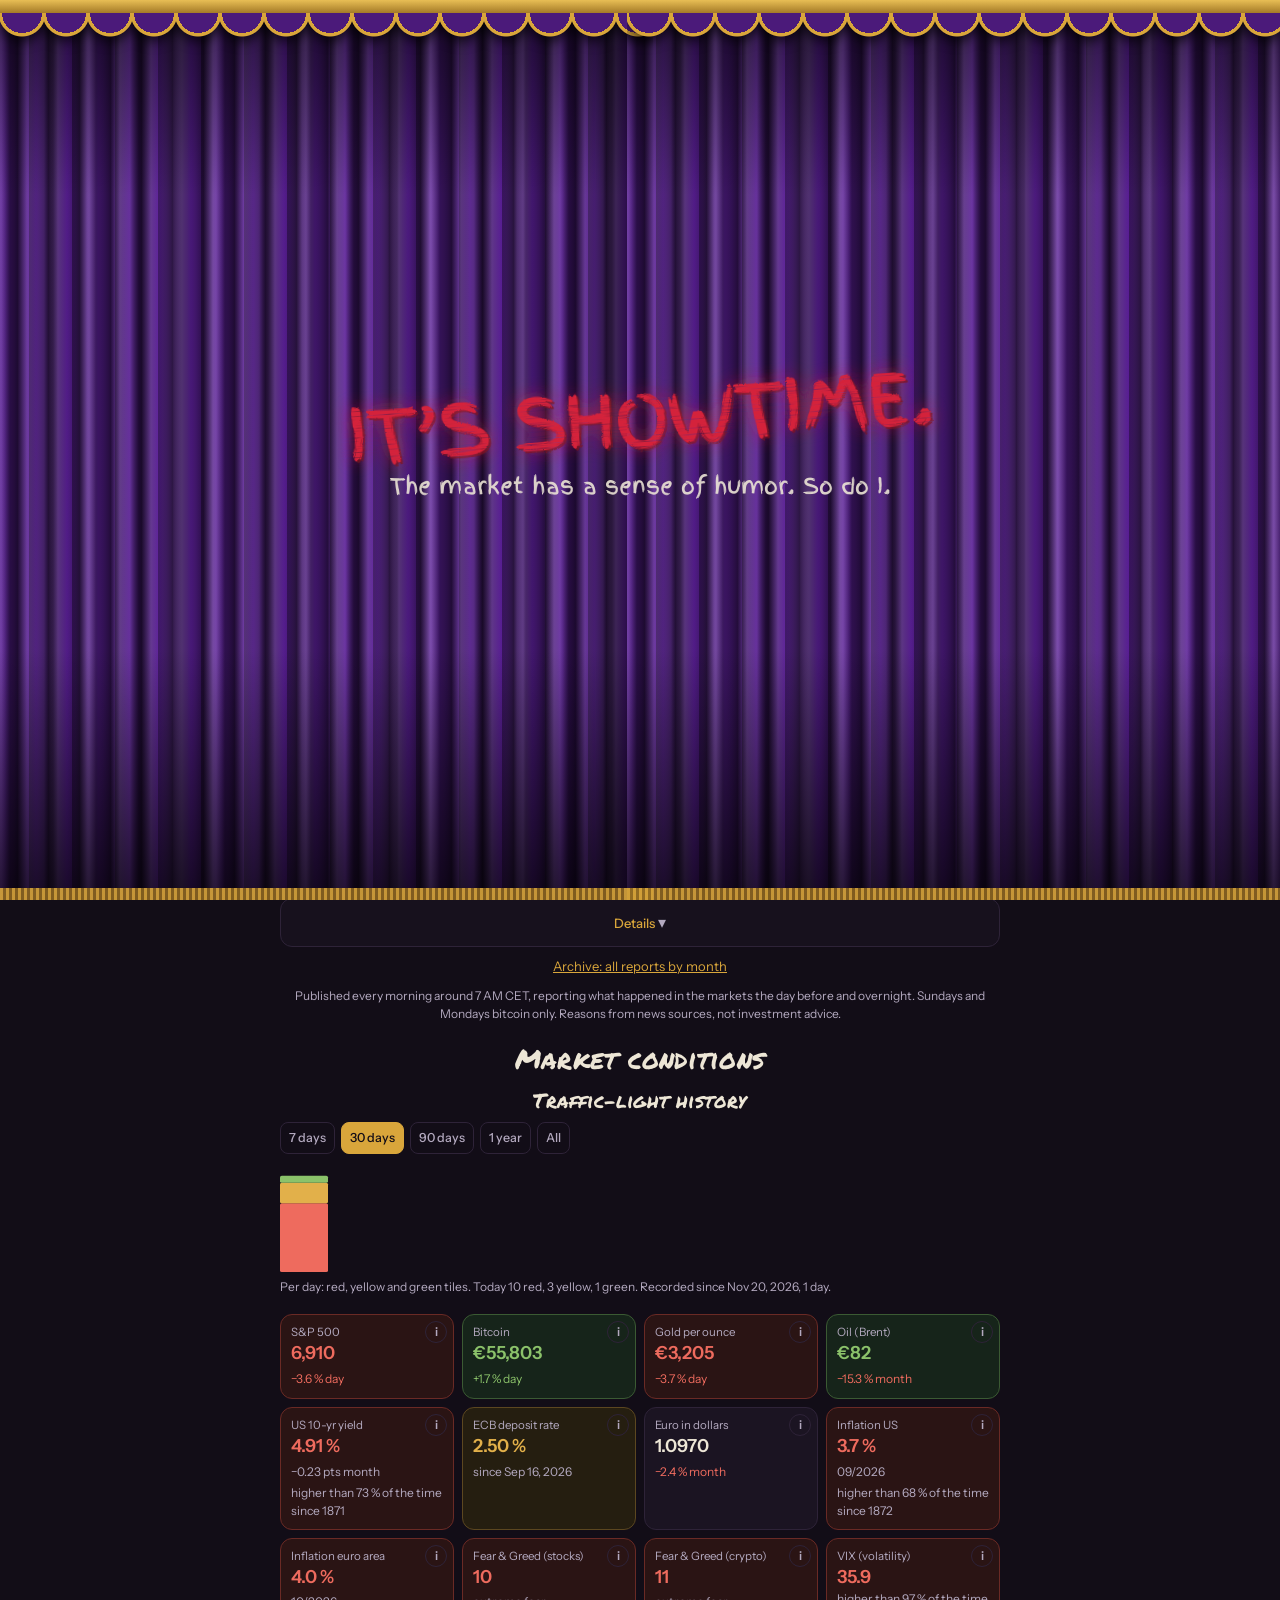
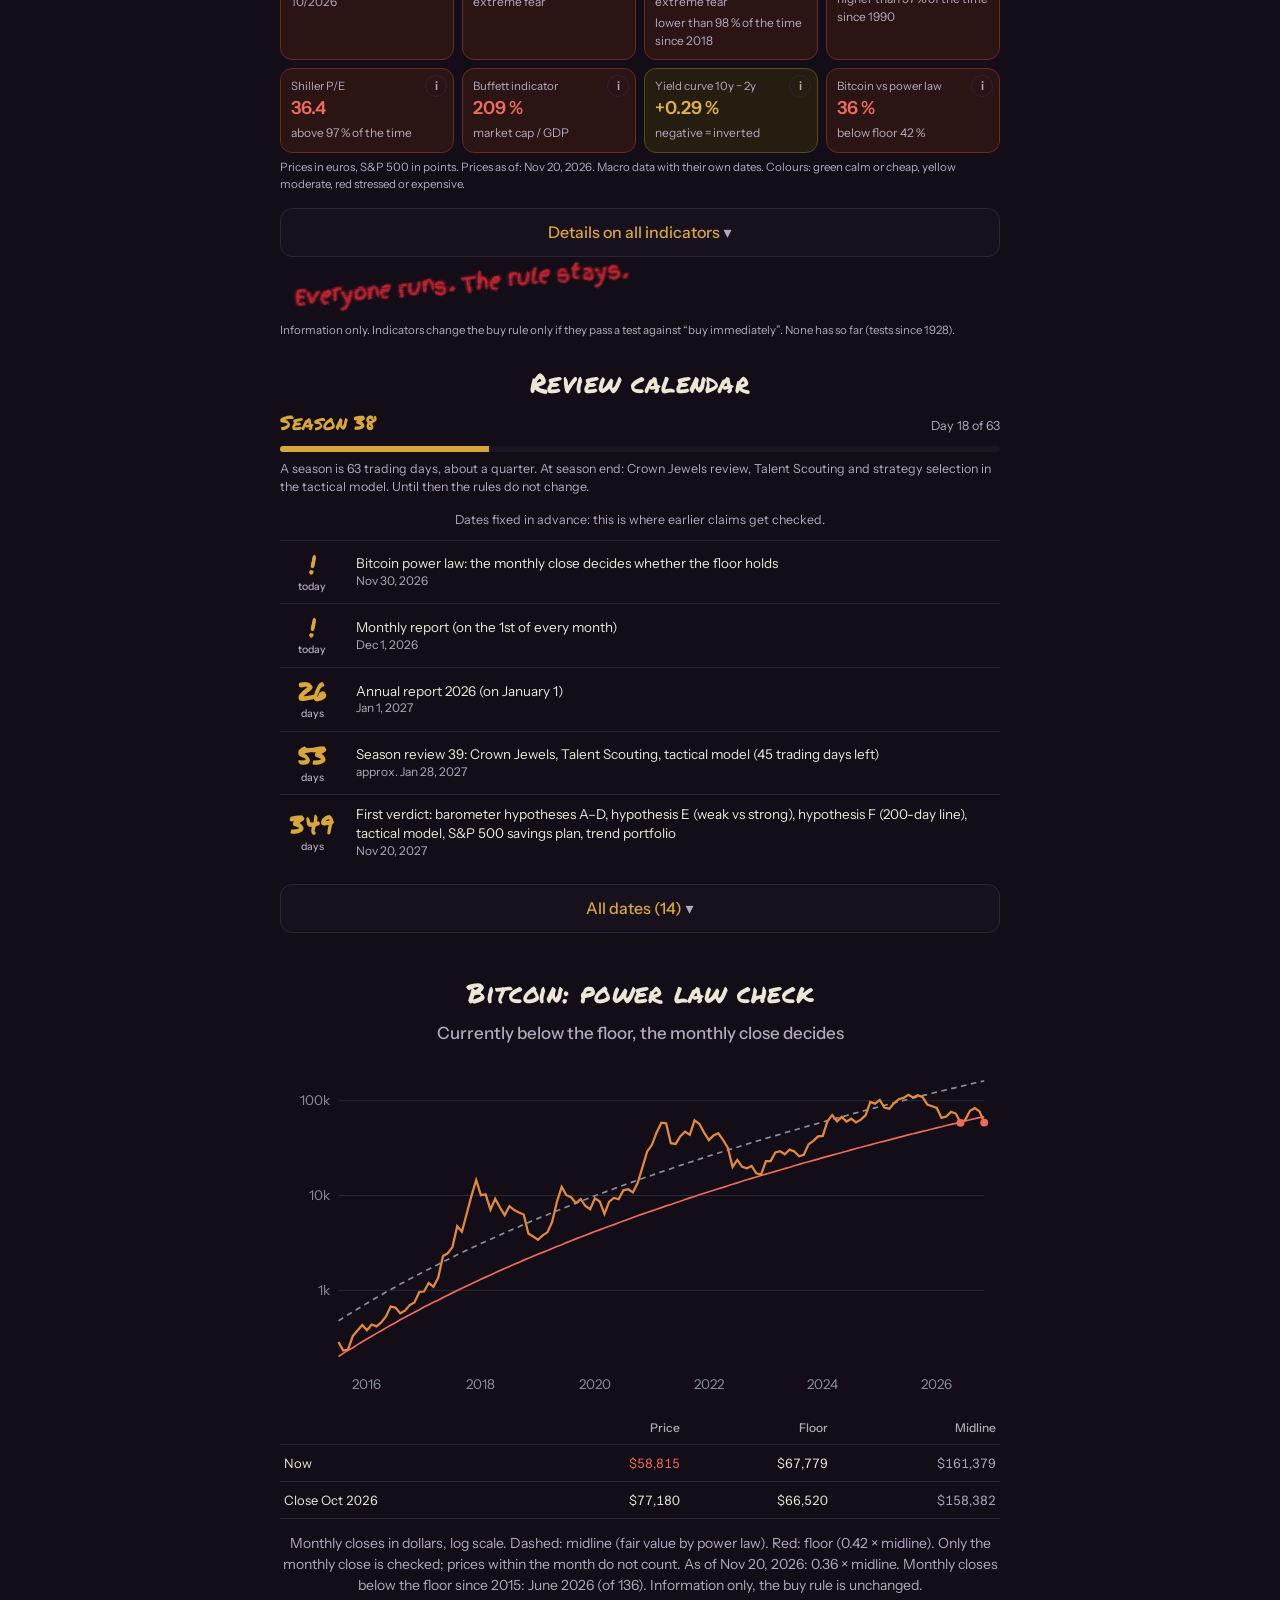
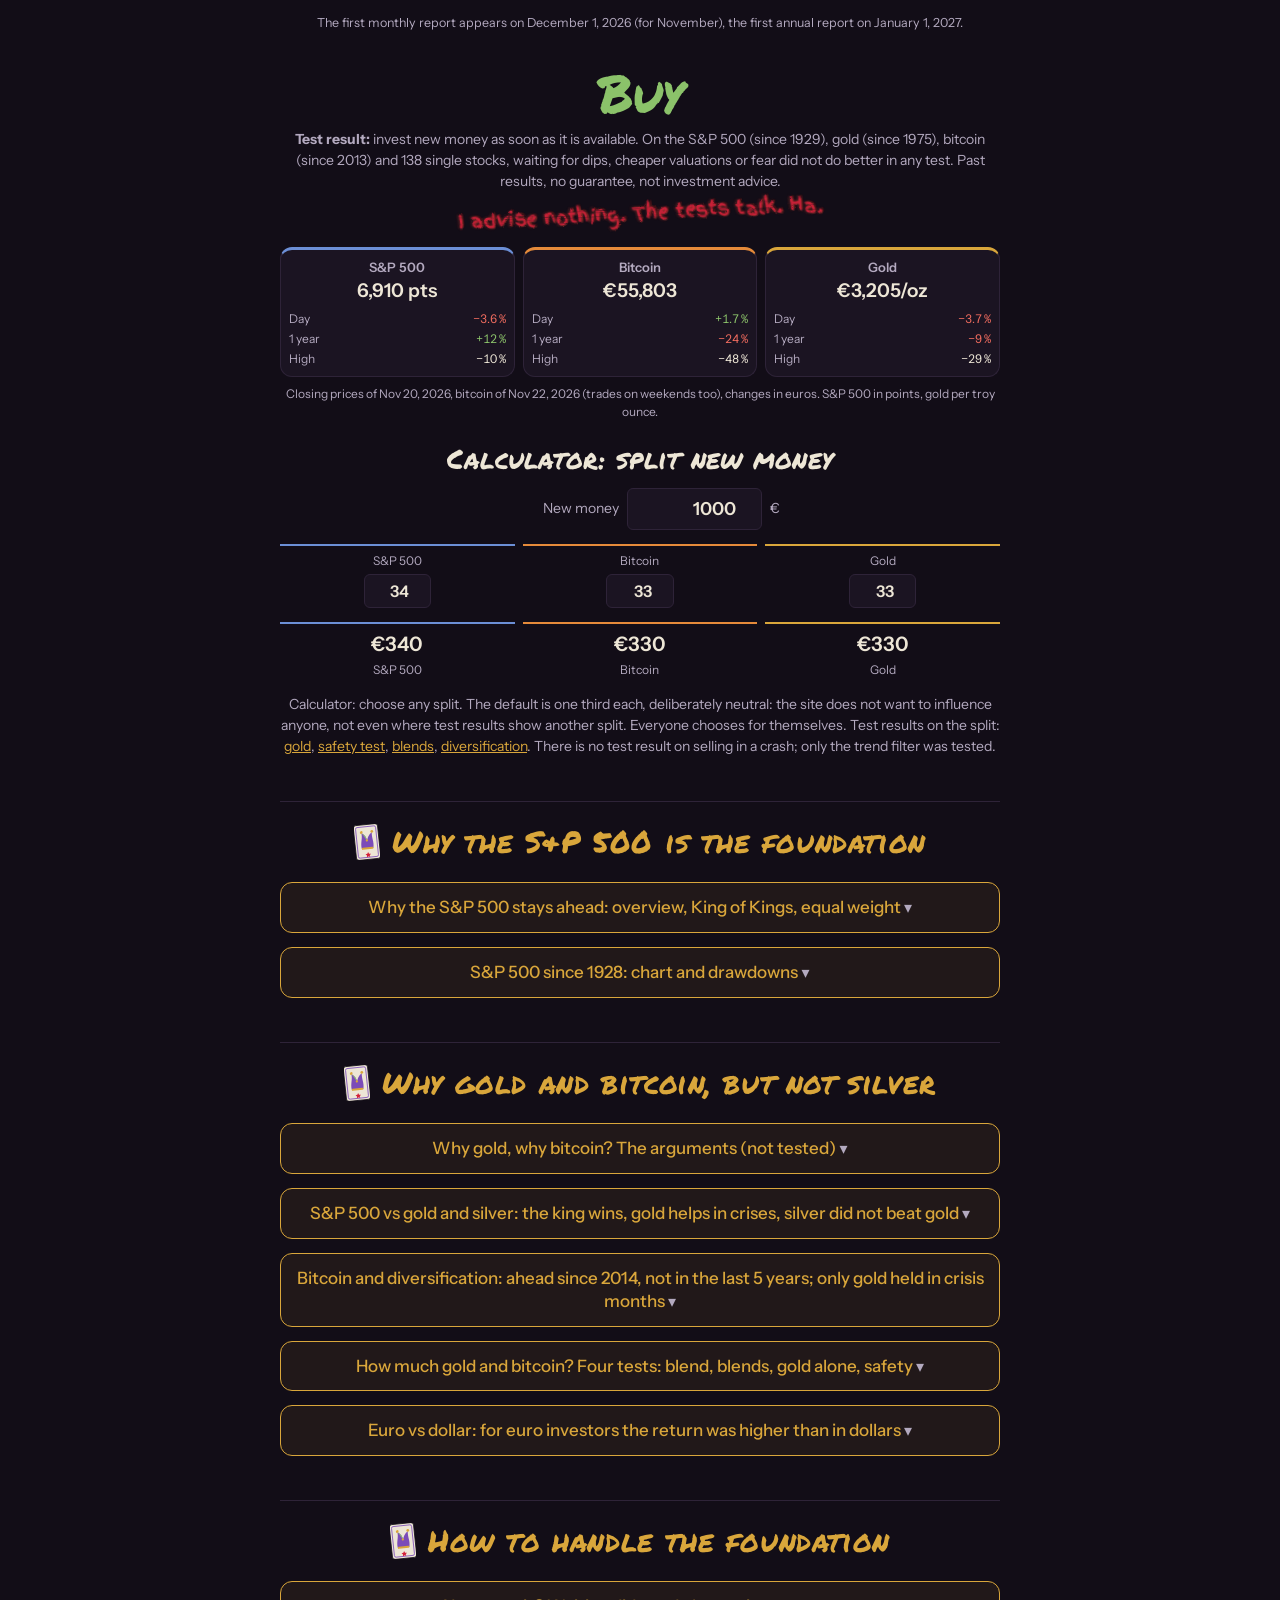
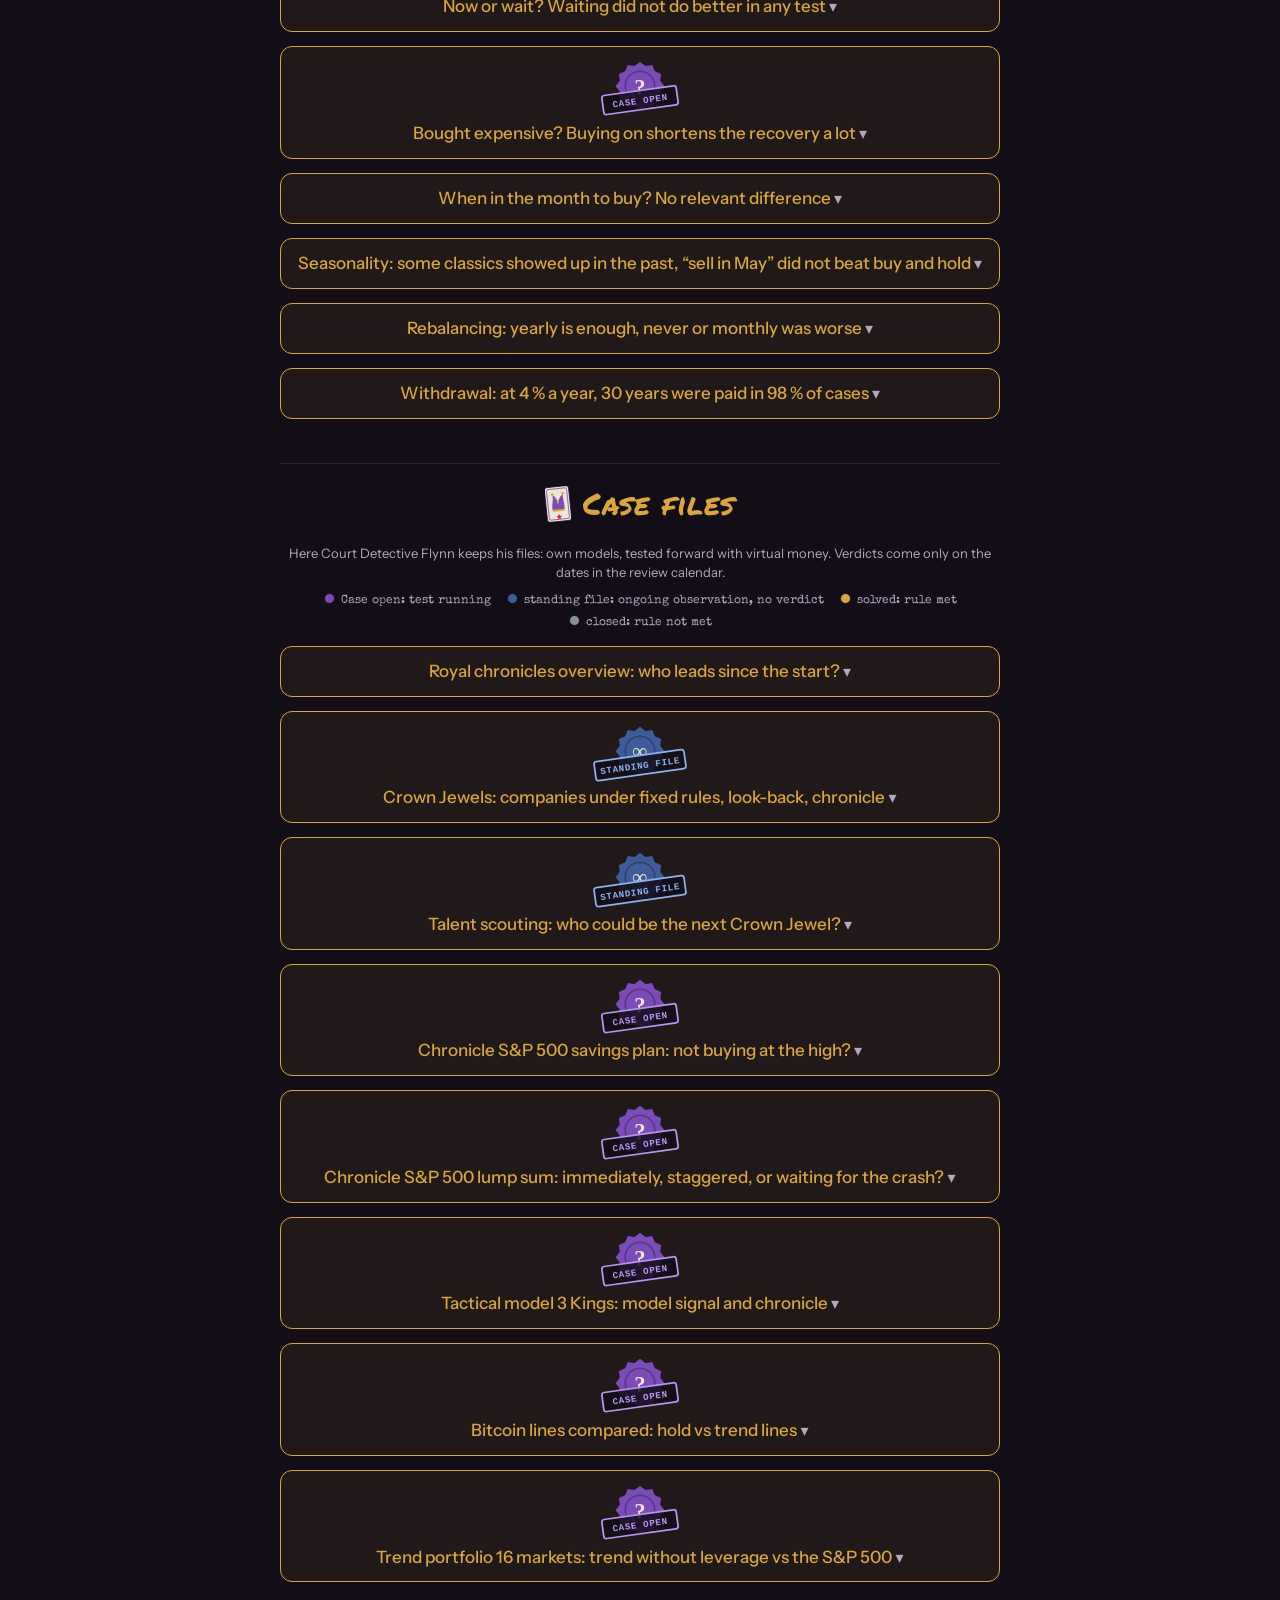
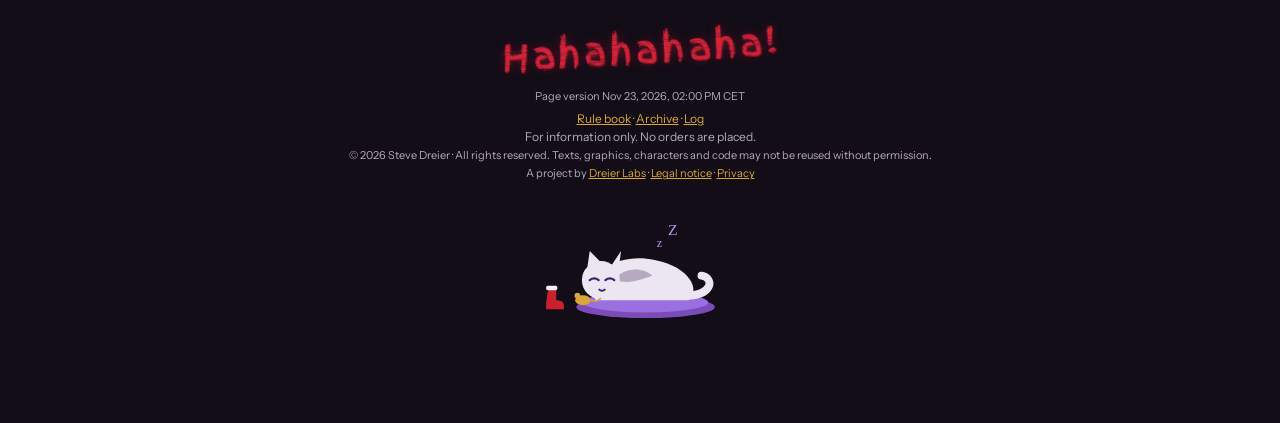
==== site/index.html @ 8dc104d3 "Telegram-Button: Beitritt auf Anfrage Co-Authored-By: Claude Sonnet 5.5 <noreply@anthropic.com> Clau" ====
<!DOCTYPE html>
<html lang="de"><head><meta name="tdm-reservation" content="1"><meta name="copyright" content="© 2026 Steve Dreier"><meta charset="utf-8">
<meta name="viewport" content="width=device-width,initial-scale=1,viewport-fit=cover">
<meta name="robots" content="noindex,nofollow"><meta name="theme-color" content="#120D17"><link rel="stylesheet" href="fonts/fonts.css"><link rel="icon" href="favicon.ico" sizes="any"><link rel="icon" href="favicon.svg" type="image/svg+xml"><link rel="icon" href="favicon-32.png" type="image/png" sizes="32x32"><link rel="icon" href="favicon-192.png" type="image/png" sizes="192x192"><link rel="apple-touch-icon" href="apple-touch-icon.png"><title>3Kings</title><meta name="description" content="3Kings: Drei Könige regieren, der Joker prüft, ob sie es verdienen. Experimentelles Labor, eigene Modelle und Tests, keine Anlageberatung."><link rel="canonical" href="https://3kings.dev/"><meta property="og:type" content="website"><meta property="og:site_name" content="3Kings"><meta property="og:title" content="3Kings"><meta property="og:description" content="Drei Könige regieren. Der Joker prüft, ob sie es verdienen. Experimentelles Labor, keine Anlageberatung."><meta property="og:url" content="https://3kings.dev/"><meta property="og:image" content="https://3kings.dev/og.png"><meta property="og:image:width" content="1200"><meta property="og:image:height" content="630"><meta name="twitter:card" content="summary_large_image">
<style>
:root{--ink:#0F1218;--slate:#171B24;--line:#262B37;--text:#E9E4D8;--mute:#8A8F9C;
--btc:#E58A3A;--spy:#6C8FD6;--gld:#D9B34A;--ok:#6FBF8E;--warn:#E8A33D;--bad:#E26D5C;
--serif:"Iowan Old Style","Palatino Linotype",Palatino,Georgia,serif;--sans:system-ui,-apple-system,"Segoe UI",sans-serif}
*{box-sizing:border-box}
html{color-scheme:dark}
body{margin:0;background:var(--ink);color:var(--text);font:16px/1.5 var(--sans);-webkit-font-smoothing:antialiased;
padding:max(22px,env(safe-area-inset-top)) 18px max(40px,env(safe-area-inset-bottom))}
main{max-width:720px;margin:0 auto;text-align:center}
.crown{width:34px;height:26px;color:var(--gld)}
h1{font:600 40px/1.1 var(--serif);letter-spacing:.01em;margin:6px 0 6px}
.stamp{color:var(--mute);font-size:13px}
.alert{margin:18px 0 0;padding:12px 14px;border:1px solid var(--bad);border-radius:6px;color:#F3C4BC;background:#2A1512;text-align:left;font-size:14px}
.verdict{margin:34px 0 8px}
.verdict h2{font:500 34px/1.15 var(--serif);margin:0}
.verdict p{margin:6px 0 0;color:var(--mute);font-size:14px}
.verdict.act h2{color:var(--warn)}.verdict.hero{margin:30px 0 0}.verdict.hero h2{font-size:56px;letter-spacing:-.01em}.verdict.hero h2.buy{color:#7FD39A}.verdict.hero h2.wait{color:var(--gld)}.verdict.small{margin:20px 0 8px}.verdict.small h2{font-size:24px}section.first{margin-top:22px}table.pf{margin:14px 0}table.pf td:last-child{color:var(--mute)}table.pf td{font-size:13px;line-height:1.4;padding:9px 4px}table.pf th{font-size:12px}section.pruef{margin-top:64px;padding-top:28px;border-top:1px solid var(--line)}.money label{min-width:8.5em;text-align:right}
.banners{display:grid;grid-template-columns:repeat(3,1fr);gap:12px;margin:26px 0 0}
.banner{display:flex;flex-direction:column;align-items:center;gap:8px}
.banner h3{font:600 15px/1.2 var(--sans);margin:0;color:var(--text)}
.pole{position:relative;width:100%;height:190px;background:var(--slate);border:1px solid var(--line);
border-radius:3px 3px 36px 36px / 3px 3px 22px 22px;overflow:hidden}
.fill{position:absolute;left:0;right:0;bottom:0;height:0;background:var(--c);opacity:.9;transition:height 1.1s cubic-bezier(.2,.8,.2,1)}
.fill::before{content:"";position:absolute;inset:0;background:linear-gradient(90deg,rgba(255,255,255,.14),transparent 30%,transparent 70%,rgba(0,0,0,.18))}
.tick{position:absolute;left:0;right:0;height:0;border-top:2px dashed var(--text);opacity:.8}
.pct{font:600 30px/1 var(--serif)}
.pct small{font-size:16px}
.verb{font-size:14px;line-height:1.3;margin-top:-2px}
.verb.up{color:var(--ok)}.verb.down{color:var(--warn)}.verb.out{color:var(--mute)}
.why{color:var(--mute);font-size:12px;line-height:1.35;max-width:14em;margin-top:-2px}
section{margin-top:44px;text-align:center}
.money{display:flex;flex-wrap:wrap;justify-content:center;align-items:center;gap:8px;margin:0 0 14px}.money .only{display:flex;align-items:center;gap:6px;font-size:13px}.money .only input{width:auto;padding:0}.money input{width:7.5em;background:var(--slate);color:var(--text);border:1px solid var(--line);border-radius:6px;padding:9px 10px;font:600 18px var(--sans);text-align:right}.money input:focus-visible{outline:2px solid var(--gld);outline-offset:2px}
.split{display:grid;grid-template-columns:repeat(4,1fr);gap:8px;margin-bottom:14px}.split div{border-top:2px solid var(--c,var(--line));padding-top:8px}.split b{display:block;font:600 20px var(--serif)}.split span{font-size:12px;color:var(--mute)}.ind{display:grid;grid-template-columns:14px 1fr auto;gap:4px 10px;align-items:baseline;padding:10px 0;border-top:1px solid var(--line);text-align:left}.ind i{width:10px;height:10px;border-radius:50%;display:inline-block;background:#8A8F9C}.ind .gruen{background:#5FBF7A}.ind .gelb{background:#D9B34A}.ind .rot{background:#D9634A}.ind b{font:600 15px var(--sans)}.ind em{font-style:normal;font:600 16px var(--serif);text-align:right}.ind small{grid-column:2/4;color:var(--mute);font-size:12.5px;line-height:1.45}.verdictline{margin:6px 0 12px;font-size:14px;line-height:1.5}.verdictline b{font:600 16px var(--serif)}
.cheap{width:100%;border-collapse:collapse;font-size:13px;margin-top:6px}.cheap td{padding:6px 4px;border-bottom:1px solid var(--line);text-align:right}.cheap td:first-child{text-align:left}
h4{font:500 22px/1.2 var(--serif);margin:0 0 14px}
.bar{display:flex;height:12px;border-radius:6px;overflow:hidden;background:var(--slate);border:1px solid var(--line)}
.bar i{display:block;height:100%}
.legend{display:flex;justify-content:center;gap:16px;flex-wrap:wrap;margin-top:10px;font-size:13px;color:var(--mute)}
.legend b{color:var(--text);font-weight:600}
.dot{display:inline-block;width:9px;height:9px;border-radius:50%;margin-right:6px}
.season{height:6px;background:var(--slate);border-radius:3px;overflow:hidden;margin:10px 0 8px}
.season i{display:block;height:100%;background:var(--gld);width:0;transition:width 1.1s cubic-bezier(.2,.8,.2,1)}
.mute{color:var(--mute);font-size:14px}
.pair{display:grid;grid-template-columns:1fr 1fr;gap:12px;margin:0 0 16px}
.pair div{border-top:1px solid var(--line);padding-top:10px}
.pair b{display:block;font:600 30px/1.1 var(--serif)}
.pair span{font-size:13px;color:var(--mute)}
svg.chart{width:100%;height:auto;display:block}
.empty{padding:22px 0;color:var(--mute);font-size:14px}
details{margin-top:44px;text-align:left}
summary{cursor:pointer;text-align:center;font:500 22px/1.2 var(--serif);list-style:none;padding:6px 0}
summary::-webkit-details-marker{display:none}
summary::after{content:" ▾";color:var(--mute);font-size:16px}details[open] summary::after{content:" ▴"}
summary:focus-visible{outline:2px solid var(--gld);outline-offset:4px}
table{width:100%;border-collapse:collapse;margin-top:14px;font-size:13px;font-variant-numeric:tabular-nums}
th,td{padding:7px 4px;text-align:right;border-bottom:1px solid var(--line)}
th{color:var(--mute);font-weight:500}th:first-child,td:first-child{text-align:left}
footer{margin-top:44px;color:var(--mute);font-size:12px}
@media(min-width:560px){.pole{height:230px}.pct{font-size:36px}h1{font-size:48px}}
@media(prefers-reduced-motion:reduce){.fill,.season i{transition:none}}
.lang{display:flex;justify-content:flex-end;gap:2px;font-size:12px;margin-bottom:-8px}.lang a{color:var(--mute);text-decoration:none;padding:4px 8px;border:1px solid var(--line);border-radius:4px}.lang a.on{color:var(--ink);background:var(--gld);border-color:var(--gld)}
.cards{display:grid;grid-template-columns:repeat(3,1fr);gap:8px;margin:22px 0 0}.card{background:var(--slate);border:1px solid var(--line);border-top:3px solid var(--c);border-radius:6px;padding:10px 8px 8px}.card h3{font:600 13px/1.2 var(--sans);margin:0 0 4px;color:var(--mute)}.card .px{font:600 19px/1.15 var(--serif)}.card dl{display:grid;grid-template-columns:1fr auto;gap:2px 4px;margin:8px 0 0;font-size:12px;text-align:left}.card dt{color:var(--mute)}.card dd{margin:0;text-align:right;font-variant-numeric:tabular-nums}
.weights{display:grid;grid-template-columns:repeat(3,1fr);gap:8px;margin:0 0 14px}.weights label{display:flex;flex-direction:column;align-items:center;gap:4px;font-size:12px;color:var(--mute);border-top:2px solid var(--c);padding-top:6px}.weights input{width:4.2em;background:var(--slate);color:var(--text);border:1px solid var(--line);border-radius:6px;padding:6px;font:600 16px var(--sans);text-align:right}.weights input:focus-visible{outline:2px solid var(--gld);outline-offset:2px}.weights em{font-style:normal;display:none}
.kj{margin:56px 0 18px;text-align:center;color:var(--gld)}.kj svg{width:30px;height:30px;display:block;margin:0 auto 10px}.kj h3{font:500 38px/1.1 var(--serif);letter-spacing:.02em;margin:0;color:var(--gld)}.kj p{margin:8px 0 0;color:var(--mute);font-size:14px}.lang{justify-content:space-between;align-items:center;position:relative}.lang .l{display:flex;gap:2px}
.menu{color:var(--mute);background:none;border:1px solid var(--line);border-radius:4px;padding:0 9px;height:28px;font-size:12px;line-height:1;cursor:pointer;display:flex;align-items:center}
.menu svg{width:15px;height:15px}.menu[aria-expanded="true"]{color:var(--ink);background:var(--gld);border-color:var(--gld)}
.menu:focus-visible,.nav a:focus-visible{outline:2px solid var(--gld);outline-offset:2px}
.nav{position:absolute;top:calc(100% + 6px);left:0;z-index:40;width:min(290px,88vw);max-height:70vh;overflow-y:auto;background:#12161E;border:1px solid var(--line);border-radius:8px;padding:6px 0;box-shadow:0 12px 32px rgba(0,0,0,.45);text-align:left}
.nav[hidden]{display:none}.lang .nav a{display:block;padding:8px 14px;color:var(--text);text-decoration:none;font-size:14px;border:0;border-radius:0}.lang .nav a:hover{background:#1A1F2A}.nav .grp{padding:10px 14px 2px;font-size:11.5px;color:var(--mute)}
section,.kj{scroll-margin-top:16px}.grp-h{margin:72px 0 -18px;padding-top:22px;border-top:1px solid var(--line);font:500 13px/1 var(--sans);color:var(--gld);letter-spacing:.04em;text-align:center}details.more{margin-top:12px}details.more>summary{cursor:pointer;color:var(--gld);font-size:14px}.totop{position:fixed;right:14px;bottom:max(16px,env(safe-area-inset-bottom));z-index:30;height:36px;padding:0 12px;border-radius:6px;border:1px solid var(--line);background:rgba(15,18,24,.9);-webkit-backdrop-filter:blur(6px);backdrop-filter:blur(6px);color:var(--gld);font-size:13px;display:flex;align-items:center;gap:6px;cursor:pointer;opacity:0;pointer-events:none;transition:opacity .2s}.totop.on{opacity:1;pointer-events:auto}.totop:focus-visible{outline:2px solid var(--gld);outline-offset:2px}@media(prefers-reduced-motion:reduce){.totop{transition:none}}html,body{overflow-x:hidden}.sub{color:var(--gld);font:500 15px/1.2 var(--sans);letter-spacing:.06em;margin:-2px 0 8px}
.kjl{margin:18px 0 10px}.kjr{display:grid;grid-template-columns:24px 1fr auto;column-gap:8px;row-gap:4px;padding:9px 0;border-top:1px solid var(--line);text-align:left}
.kjr:last-child{border-bottom:1px solid var(--line)}.kjn{grid-row:1/4;font:500 18px/1 var(--serif);color:var(--gld);padding-top:2px}
.kjm b{display:block;font:600 13.5px/1.25 var(--sans)}.kjm span{font-size:11.5px;color:var(--mute)}
.kjv{text-align:right}.kjv b{display:block;font:500 16px/1.1 var(--serif);color:var(--text)}.kjv span{font-size:11px;color:var(--mute)}
.kjb{grid-column:2/4;height:3px;background:#1E2330;border-radius:2px;overflow:hidden}.kjb i{display:block;height:100%;background:linear-gradient(90deg,#8C7330,var(--gld))}
.kjx{grid-column:2/4;display:flex;justify-content:space-between;font-size:11px;color:var(--mute)}.disc{color:var(--mute);font-size:12px;margin:0 0 6px}
.glance{margin-top:20px}.glance .gg{display:grid;grid-template-columns:1fr 1fr;gap:8px}@media(min-width:700px){.glance .gg{grid-template-columns:repeat(4,1fr)}}
.gt{border:1px solid var(--line);border-radius:8px;padding:9px 10px;text-align:left;background:#12161E}.gt span{display:block;font-size:11.5px;color:var(--mute)}.gt b{display:block;font:500 18px/1.2 var(--serif);margin-top:2px}.gt i{font-style:normal;font-size:12px}.gt i.up{color:var(--ok)}.gt i.dn{color:var(--bad)}.gt i.n{color:var(--mute)}.gt.g{border-color:#3F7356;background:#12201A}.gt.g b{color:var(--ok)}.gt.y{border-color:#7A5A22;background:#211B10}.gt.y b{color:var(--warn)}.gt.r{border-color:#80403A;background:#251412}.gt.r b{color:var(--bad)}
.glance .gn{font-size:11.5px;color:var(--mute);margin-top:6px;text-align:left}
/* Hofjoker-Design 2026-11-22 */
:root{--ink:#120D17;--slate:#1B1422;--line:#2E2338;--text:#EDE6D6;--mute:#B3A9BF;--ok:#8BC26A;--warn:#E2B04A;--bad:#EE6B5E;--gld:#D9A63B;--violet:#7B4BB8;--jgreen:#8BC26A;
--display:"Permanent Marker","Comic Sans MS",cursive;--title:"Rubik Wet Paint","Permanent Marker",cursive;--serif:"Instrument Sans",system-ui,-apple-system,"Segoe UI",sans-serif;--sans:"Instrument Sans",system-ui,-apple-system,"Segoe UI",sans-serif}
body{background:var(--ink)}a{color:#C9A6F2}a:hover{color:#E4D2FA}
.totop{background:rgba(18,13,23,.92);color:var(--gld)}
h1{font-family:var(--display);font-weight:400;letter-spacing:.01em}
h2{font-family:var(--display);font-weight:400;font-size:30px}
h1{font-family:var(--title);font-size:60px;line-height:1;margin:4px 0 6px}@media(min-width:560px){h1{font-size:76px}}
h4{font:400 27px/1.15 var(--display);letter-spacing:.01em}
summary{font:400 24px/1.25 var(--display)}details.more>summary{font:500 14px/1.4 var(--sans);color:var(--gld)}
.verdict h2{font-family:var(--display);font-weight:400}.verdict.hero h2{font-size:52px;letter-spacing:0}.verdict.hero h2.buy{color:var(--jgreen)}
.kj{color:var(--gld)}.kj h3{font:400 42px/1.05 var(--display);letter-spacing:.01em}
.grp-h{font:400 30px/1 var(--display);letter-spacing:.02em;color:var(--gld);display:flex;align-items:center;justify-content:center;gap:12px;margin:44px 0 22px}
.grp-h svg{width:26px;height:36px;flex:none}
.crown{width:84px;height:84px;color:inherit;display:block;margin:0 auto -6px}
.sub{color:var(--jgreen);letter-spacing:.04em;font-weight:600}
.motto{font:400 21px/1.3 var(--display);color:var(--text);margin:calc(min(430px,100vw)/2 - 148px) auto 6px;max-width:22em}
.tagcol{display:flex;flex-direction:column;align-items:center;max-width:100%}.sticker{display:inline-block;transform:rotate(-3deg);background:var(--jgreen);color:var(--ink);font:600 12.5px/1 var(--sans);padding:7px 12px;border-radius:6px;margin:6px 0 14px}
.gt{background:var(--slate);border-radius:12px}.gt b{font-weight:600}
.gt.g{border-color:#3B5A33;background:#16241A}.gt.y{border-color:#5C4720;background:#251E10}.gt.r{border-color:#6A2A25;background:#2A1414}
.nav{background:#170F1D}.lang .nav a:hover{background:#241A2D}.lang a.on{background:var(--gld);border-color:var(--gld)}
.card{border-radius:12px}.kjn{font:400 19px/1 var(--display);color:var(--gld)}.kjb{background:#2A1F33}.kjb i{background:linear-gradient(90deg,var(--violet),var(--jgreen))}
.split b,.pair b,.pct,.ind em,.kjv b,.verdictline b{font-weight:600}

/* Joker-Atmosphäre 2026-11-22 */
body::before{content:"";position:fixed;inset:0;z-index:-1;pointer-events:none;background:radial-gradient(70% 45% at 0% 0%,rgba(123,75,184,.28),transparent 70%),radial-gradient(60% 40% at 100% 100%,rgba(139,194,106,.12),transparent 70%),radial-gradient(40% 30% at 100% 10%,rgba(123,75,184,.14),transparent 70%)}
body{background:#120D17}
.sticker{box-shadow:3px 3px 0 #7B4BB8}
.tgbar{display:inline-flex;align-items:center;gap:8px;margin:12px auto 6px;padding:11px 22px;background:var(--gld);color:#1b1408;border-radius:999px;font-size:15px;font-weight:700;text-decoration:none;text-align:center;max-width:100%;box-shadow:0 0 0 3px rgba(217,179,74,.25),0 6px 18px rgba(0,0,0,.35)}.tgbar:hover{filter:brightness(1.08)}
.crown{filter:drop-shadow(0 6px 18px rgba(123,75,184,.45))}

/* Jokerlachen 2026-11-22 */
.joker{display:block;width:max-content;max-width:92%;margin:10px auto 2px;font:400 17px/1.25 var(--display);color:#E0473C;transform:rotate(-3deg);text-shadow:0 0 1px rgba(224,71,60,.4)}
.joker.r{transform:rotate(2.5deg);margin-left:auto;margin-right:4%}
.capbtn{background:none;border:0;padding:0;margin:0 auto;display:block;cursor:pointer;position:relative;-webkit-tap-highlight-color:transparent}
.capbtn:focus-visible{outline:2px solid var(--gld);outline-offset:4px;border-radius:12px}
.capbtn .haha{position:absolute;right:86%;top:6px;font:400 26px/1 var(--display);color:#E0473C;white-space:nowrap;opacity:0;transform:rotate(-12deg) scale(.6);pointer-events:none;transform-origin:right center}
.capbtn.laugh .crown{animation:jingle .6s ease-in-out}
.capbtn.laugh .haha{animation:haha 1.6s ease-out}
@keyframes jingle{0%,100%{transform:rotate(0)}20%{transform:rotate(-12deg)}40%{transform:rotate(10deg)}60%{transform:rotate(-7deg)}80%{transform:rotate(4deg)}}
@keyframes haha{0%{opacity:0;transform:rotate(-12deg) scale(.6)}15%{opacity:1;transform:rotate(-12deg) scale(1.1)}70%{opacity:1}100%{opacity:0;transform:rotate(-12deg) translateY(-14px) scale(1)}}
@media(prefers-reduced-motion:reduce){.capbtn.laugh .crown{animation:none}.capbtn.laugh .haha{animation:none;opacity:1}}
.hahafoot{margin-top:18px;font:400 15px/1 var(--display);color:#5A2420;letter-spacing:.35em;text-align:center;user-select:none}

/* i-Erklärungen, Verlauf, Kalender 2026-11-22 */
.gt{position:relative}details.tip{position:absolute;top:6px;right:6px;margin:0}details.tip>summary::after,details.tip[open]>summary::after{content:none}details.tip>summary{padding:0;display:block}.tip>summary{list-style:none;width:22px;height:22px;border-radius:50%;border:1px solid var(--line);color:var(--mute);font:600 12px/20px var(--sans);text-align:center;cursor:pointer;font-family:var(--sans)}
.tip>summary::-webkit-details-marker{display:none}.tip[open]>summary{background:var(--gld);color:var(--ink);border-color:var(--gld)}
.tip>p{position:absolute;right:0;top:28px;z-index:20;width:min(240px,70vw);margin:0;padding:10px 12px;background:#241A2D;border:1px solid #3A2C47;border-radius:10px;font:400 12.5px/1.45 var(--sans);color:var(--text);box-shadow:0 10px 24px rgba(0,0,0,.45)}
.gt span{padding-right:22px}
.cal{margin-top:28px}.cal ol{list-style:none;margin:10px 0 0;padding:0;text-align:left}.cal li{display:grid;grid-template-columns:64px 1fr;gap:12px;align-items:center;padding:10px 0;border-top:1px solid var(--line)}
.cal .cd{font:400 26px/1 var(--display);color:var(--gld);text-align:center}.cal .cd small{display:block;font:500 10.5px/1.2 var(--sans);color:var(--mute);margin-top:4px}.cal .tx{font-size:13.5px;line-height:1.4}.cal .tx span{display:block;font-size:12px;color:var(--mute)}
.bh{margin-top:12px;text-align:left}.bh .seg{display:flex;flex-wrap:wrap;gap:6px;margin:8px 0}.bh .seg button{min-height:32px;padding:0 8px;font-size:13px;border-radius:8px;border:1px solid var(--line);background:none;color:var(--mute);font:500 12.5px var(--sans);cursor:pointer}.bh .seg button[aria-pressed="true"]{background:var(--gld);color:var(--ink);border-color:var(--gld)}

/* Einsteiger-Guide 2026-11-22 */
details.guide{margin:12px auto 0;max-width:640px}details.guide>summary{text-align:center}
.gd{text-align:left;margin-top:8px;padding:14px 16px;background:var(--slate);border:1px solid var(--line);border-radius:12px}.gd p{margin:0 0 10px;font-size:13.5px;line-height:1.55;color:#D8D0E2}.gd p:last-child{margin:0}.gd b{color:var(--text)}.gd i{font-style:normal;color:var(--gld)}

/* Experimentell sichtbar 2026-11-22 */
.disc{display:inline-block;margin:8px auto 4px;padding:6px 12px;border:2px solid #E0473C;border-radius:6px;color:#F08A80;font:600 12.5px/1.3 var(--sans);letter-spacing:.02em}

/* Unterschrift des Jokers 2026-11-22 */
#app>h1::after{content:"";display:block;width:min(260px,62%);height:16px;margin:2px auto 0;background:url("data:image/svg+xml,%3Csvg xmlns='http://www.w3.org/2000/svg' viewBox='0 0 160 14'%3E%3Cpath d='M3 9 C 30 3, 55 12, 82 6 S 130 4, 157 8' fill='none' stroke='%23D8443A' stroke-width='5' stroke-linecap='round' opacity='.9'/%3E%3Cpath d='M20 11 C 60 7, 100 12, 140 9' fill='none' stroke='%23D8443A' stroke-width='2' stroke-linecap='round' opacity='.55'/%3E%3C/svg%3E") center/contain no-repeat}

/* Joker: reingeschmiert, jede Notiz anders 2026-11-22 */
.joker{font-family:"Finger Paint",var(--display);font-weight:400;color:#D4213A;filter:url(#smear);text-shadow:1px 1px 0 rgba(224,71,60,.35),-1px 0 3px rgba(224,71,60,.45),2px -1px 1px rgba(150,30,25,.4);opacity:.94}
.joker.v1{transform:rotate(-5deg) skewX(-6deg);margin:14px 0 4px 2%;font-size:21px}
.joker.v2{transform:rotate(3.5deg);margin:12px 3% 0 auto;font-size:18px;letter-spacing:.02em}
.joker.v3{transform:rotate(-2deg) skewX(8deg);margin:12px auto 0 12%;font-size:16px}
.joker.v5{transform:rotate(-4deg) skewX(-5deg);margin:26px auto 14px;font-size:38px;letter-spacing:.04em;text-align:center;opacity:1;text-shadow:0 0 10px rgba(212,33,58,.45),1px 1px 0 rgba(150,30,25,.6)}

/* Showtime-Eröffnung 2026-11-22 */
#show{position:fixed;inset:0;z-index:9999;overflow:hidden;background:#0b0610;cursor:pointer;-webkit-tap-highlight-color:transparent}
#show{transition:background .9s ease-out}
#show.open{background:transparent}
#show .cu{position:absolute;top:0;bottom:0;width:51%;overflow:hidden;transition:transform 1.3s cubic-bezier(.65,0,.25,1);box-shadow:0 0 50px rgba(0,0,0,.85)}
#show .fd{position:absolute;inset:-4px -14px;background:linear-gradient(180deg,rgba(0,0,0,.55),transparent 22%,transparent 72%,rgba(0,0,0,.7)),repeating-linear-gradient(90deg,rgba(0,0,0,.6) 0,rgba(255,255,255,.13) 10px,rgba(0,0,0,0) 19px,rgba(0,0,0,.55) 31px),repeating-linear-gradient(90deg,rgba(0,0,0,.35) 0,rgba(255,255,255,.09) 15px,rgba(0,0,0,.4) 24px,rgba(0,0,0,0) 43px),#5a1f96;animation:sway 3.4s ease-in-out infinite alternate;transform-origin:50% 0}
@keyframes sway{from{background-position:0 0,0 0,0 0;transform:skewX(-1.1deg)}to{background-position:0 0,16px 0,-11px 0;transform:skewX(1.1deg)}}
#show .cu::before{content:"";position:absolute;left:0;right:0;top:0;height:50px;z-index:2;background:radial-gradient(circle at 50% 0,#4b1a7a 0 20px,#D9A63B 20px 23px,transparent 24px) 0 13px/44px 32px repeat-x,linear-gradient(#E8BE55,#9a7020) 0 0/100% 15px no-repeat;filter:drop-shadow(0 5px 6px rgba(0,0,0,.65))}
#show .cu::after{content:"";position:absolute;left:0;right:0;bottom:0;height:12px;z-index:2;background:repeating-linear-gradient(90deg,#D9A63B 0 3px,#8c6620 3px 6px);opacity:.9}
#show .cl{left:0;transform-origin:left center}#show .cr{right:0;transform-origin:right center}
#show.open .cl{transform:scaleX(.12) translateX(-25%)}#show.open .cr{transform:scaleX(.12) translateX(25%)}
#show .st{position:absolute;left:0;right:0;top:50%;transform:translateY(-58%);text-align:center;pointer-events:none;transition:opacity .35s}
#show.open .st{opacity:0}
#show .st1{display:block;font:400 clamp(34px,11vw,72px)/1.05 "Finger Paint",var(--display);color:#D4213A;filter:url(#smear);text-shadow:0 0 18px rgba(212,33,58,.7),2px 2px 0 rgba(120,20,25,.7);animation:slam .45s cubic-bezier(.2,1.6,.4,1) .35s both}
#show .st2{display:block;margin-top:16px;font:400 clamp(15px,4.4vw,22px)/1.3 "Finger Paint",var(--display);color:#EDE6D6;opacity:0;animation:fadein .5s ease-out 1.2s forwards}
@keyframes slam{from{opacity:0;transform:scale(2.6) rotate(-9deg)}to{opacity:1;transform:scale(1) rotate(-4deg)}}
@keyframes fadein{to{opacity:.9}}
.jcard{position:absolute;width:48px;height:68px;z-index:50;transform:rotate(28deg);filter:drop-shadow(3px 5px 4px rgba(0,0,0,.6));cursor:pointer;pointer-events:auto}
.jcard svg{display:block;width:100%;height:100%}
.joker.zack{position:absolute;margin:0;font-size:20px;z-index:51;pointer-events:none;transform:rotate(-14deg);white-space:nowrap;animation:zk 1.3s ease-out forwards}
@keyframes zk{0%{opacity:0;scale:.4}15%{opacity:1;scale:1.25}70%{opacity:1;scale:1}100%{opacity:0;scale:1}}
.dot{position:fixed;width:7px;height:7px;border-radius:50%;background:#D4213A;z-index:52;pointer-events:none}
.tri{border-left:4px solid var(--c);background:var(--slate);border-radius:0 10px 10px 0;padding:10px 12px;margin:0 0 10px}
.trh{display:flex;justify-content:space-between;align-items:baseline;gap:8px;flex-wrap:wrap}.trh b{font:400 17px/1.2 var(--display);color:var(--c)}.trh span{font-size:12px;color:var(--mute)}.trh i{font-style:normal;letter-spacing:.12em;color:var(--c)}
.trn{font:600 28px/1.15 var(--serif);margin:4px 0 2px}.trn small{display:block;font:400 12.5px/1.3 var(--sans);color:var(--mute);margin-top:2px}
.trt{font-size:13.5px;line-height:1.5;color:var(--text);opacity:.88;margin-top:6px}
.jump{text-align:center;margin:34px 0 4px}.jump a{display:inline-block;font:500 17px/1.35 var(--sans);color:var(--gld);text-decoration:none;padding:4px 2px;border-bottom:1px solid var(--gld)}.jump a:hover{color:var(--text);border-color:var(--text)}
details.more{margin:14px 0 0}
details.more>summary{font:500 16px/1.35 var(--sans);color:var(--gld);padding:13px 10px;border:1px solid var(--line);border-radius:12px;background:rgba(27,20,34,.7);transition:border-color .2s}
details.more>summary:hover,details.more[open]>summary{border-color:var(--gld)}
details.more.big{margin:14px 0 0}details.more.big>summary{font-size:17px;border-color:var(--gld);background:rgba(217,166,59,.08)}
details.more.big[open]>summary{margin-bottom:6px}
.joker.v6{transform:rotate(-3deg) skewX(4deg);margin:10px auto 0;font-size:19px;text-align:center}
.bh{margin:6px 0 18px;text-align:left}.bhh{font:400 20px/1.2 var(--display);margin:0 0 10px;text-align:center;color:var(--text)}
.rl{text-align:center;font-size:13px;color:var(--mute);margin:10px 0 4px}.rl a{color:var(--gld);text-decoration:none;border-bottom:1px solid rgba(217,166,59,.5)}
.joker.v4{transform:rotate(-8deg);margin:6px 6% 10px auto;font-size:22px}
.joker.v2::after{content:"";display:block;height:9px;margin:2px 0 0 30%;background:url("data:image/svg+xml,%3Csvg xmlns='http://www.w3.org/2000/svg' viewBox='0 0 100 9'%3E%3Cpath d='M2 6 C 30 2, 60 8, 98 3' fill='none' stroke='%23D8443A' stroke-width='2.5' stroke-linecap='round' opacity='.8'/%3E%3C/svg%3E") left/contain no-repeat}
.joker i{display:inline-block;font-style:normal}.joker b{display:inline-block;white-space:nowrap;font-weight:400}

@media(prefers-reduced-motion:reduce){.joker{filter:none}}
</style>
<style>/* Hofdetektiv 2026-11-22 */
.verdict.small{margin:6px 0 14px}.verdict.small h2{font:500 17px/1.4 var(--sans);letter-spacing:0;color:var(--mute)}.verdict.small.act h2{color:var(--warn)}
.joker+.gn{margin-top:24px}
.subq{margin:26px 0 6px;font:600 14px/1.35 var(--sans,inherit);color:var(--gld);text-align:center}.subq:first-child{margin-top:4px}
.schloss{position:absolute;left:50%;top:40px;width:min(430px,100vw);transform:translateX(-50%);opacity:.5;pointer-events:none;z-index:0}
main#app{position:relative;z-index:1}
.sina{display:block;margin:40px auto 30px;text-align:center;background:none;border:0;padding:0;cursor:pointer;color:inherit;-webkit-tap-highlight-color:transparent}
.sina svg{width:190px;height:auto;display:block;margin:0 auto}
.sina:focus-visible{outline:2px solid var(--gld);outline-offset:6px;border-radius:12px}
.sina .tail{transform-box:view-box;transform-origin:126px 66px}.sina .ear{transform-box:view-box;transform-origin:64px 40px}
.sina.tw-tail .tail{animation:stail 1.8s ease-in-out 1}.sina.tw-ear .ear{animation:sear .5s ease-in-out 2}
@keyframes stail{0%,100%{transform:rotate(0)}25%{transform:rotate(-14deg)}55%{transform:rotate(8deg)}80%{transform:rotate(-4deg)}}
@keyframes sear{0%,100%{transform:rotate(0)}50%{transform:rotate(-12deg)}}
.schloss circle{animation:twk 6s ease-in-out infinite}.schloss circle:nth-child(2){animation-delay:-1.5s}.schloss circle:nth-child(3){animation-delay:-3s}.schloss circle:nth-child(4){animation-delay:-4.5s}.schloss circle:nth-child(5){animation-delay:-2.2s}
@keyframes twk{0%,100%{opacity:1}50%{opacity:.35}}
@media(prefers-reduced-motion:reduce){.sina.tw-tail .tail,.sina.tw-ear .ear,.schloss circle{animation:none}}
body.nacht .schloss path[fill="#F6E3A8"]{filter:drop-shadow(0 0 2px #FFD25A)}body.nacht .schloss{opacity:.62}
.sina .zz{animation:zzf 4s ease-in-out infinite}@keyframes zzf{0%,100%{opacity:.35;transform:translateY(0)}50%{opacity:1;transform:translateY(-3px)}}
@media(prefers-reduced-motion:reduce){.sina .zz{animation:none}}
#himmel{position:fixed;inset:0;z-index:0;pointer-events:none;overflow:hidden}
#himmel .st{position:absolute;inset:0;opacity:var(--nacht,0);transition:opacity 2s}
#himmel i{position:absolute;border-radius:50%;background:#F6E3A8;animation:twk 7s ease-in-out infinite}
#himmel .sun{position:absolute;inset:0;opacity:var(--tag,0);background:radial-gradient(ellipse 80% 38% at var(--sx,78%) 0,rgba(246,200,90,.2),transparent 70%);transition:opacity 2s}#himmel .sd,#himmel .mo{position:absolute;transform:translate(-50%,-50%);transition:left 3s,top 3s,opacity 2s}#himmel .sd{width:26px;height:26px;border-radius:50%;background:radial-gradient(circle,#FCE6A4 0,#F6C85A 55%,rgba(246,200,90,0) 72%);box-shadow:0 0 38px 14px rgba(246,200,90,.16);opacity:calc((var(--tag,0) - .5)*.84)}#himmel .mo{width:24px;height:24px;opacity:calc((var(--nacht,0) - .35)*1.38);filter:drop-shadow(0 0 6px rgba(246,227,168,.45))}
@media(prefers-reduced-motion:reduce){#himmel i{animation:none}}
.sinasay{min-height:22px;margin-top:8px;font:italic 13.5px/1.4 "Special Elite","Courier New",monospace;color:#b995f0}
.kjw{display:table;margin:4px 0 2px;padding:1px 8px;border-radius:10px;font:600 11px/1.6 var(--sans,inherit);font-style:normal;color:#2a1d00;background:#E8B93A;vertical-align:1px}
.sealk{display:block;margin:0 auto 4px;pointer-events:none}
.seals{display:flex;flex-wrap:wrap;gap:6px 16px;justify-content:center;margin:10px 0 4px;font:12px/1.3 "Special Elite","Courier New",monospace;color:var(--mute)}
.seals i.sl{display:inline-block;width:11px;height:11px;border-radius:50%;margin-right:6px;vertical-align:-1px;border:1.5px solid #120D17}
.seals i.o{background:#7B4BB8}.seals i.s{background:#D9A63B}.seals i.c{background:#8A8F9C}.seals i.l{background:#3E5C9A}
.lamp{position:absolute;left:max(4px,calc(50% - 450px));top:70px;width:66px;height:132px;background:none;border:0;padding:0;cursor:pointer;z-index:5;-webkit-tap-highlight-color:transparent}
body:has(#nav:not([hidden])) .lamp{z-index:0;pointer-events:none}
.lamp svg{transform-origin:6px 8px}
.lamp .ey{transform-box:fill-box;transform-origin:center}
.lamp.flynn svg{animation:fsway 2.8s ease-in-out 1}
.lamp.flynn .ey{animation:fglow 1.1s ease-in-out 2}
@keyframes fsway{0%,100%{transform:rotate(0)}15%{transform:rotate(7deg)}40%{transform:rotate(-6deg)}65%{transform:rotate(4deg)}85%{transform:rotate(-2deg)}}
@keyframes fglow{0%,100%{fill:#D9A63B;transform:scale(1);filter:none}35%,65%{fill:#FFF0B0;transform:scale(2.8);filter:drop-shadow(0 0 5px #FFD25A) drop-shadow(0 0 9px #FFC73A)}}
@media(prefers-reduced-motion:reduce){.lamp.flynn svg,.lamp.flynn .ey{animation:none}}
.lamp:focus-visible{outline:2px solid var(--gld);outline-offset:4px;border-radius:10px}
.lamp svg{width:100%;height:100%;display:block;overflow:visible}
.lamp .glow{opacity:0;transition:opacity 1.2s ease}.lamp.lit .glow{opacity:1}
.lamp .pane{fill:#3a3354;transition:fill 1.2s}.lamp.lit .pane{fill:#F6E3A8}
.lamp.lit .glow{animation:lampon 2.4s ease-out 1}
@keyframes lampon{0%{opacity:0}30%{opacity:.5}45%{opacity:.25}70%{opacity:1}100%{opacity:1}}
@media(prefers-reduced-motion:reduce){.lamp.lit .glow{animation:none}}
#kakte{position:fixed;inset:0;z-index:9000;display:none;align-items:center;justify-content:center;background:rgba(8,5,14,.72);padding:18px}
#kakte.on{display:flex}
#kakte .sheet{position:relative;max-width:420px;width:100%;max-height:84vh;overflow:auto;background:#EDE6D6;color:#1b1420;border-radius:6px;padding:22px 20px 18px;box-shadow:0 18px 60px rgba(0,0,0,.6);font:14px/1.5 "Special Elite","Courier New",monospace;transform:rotate(-.6deg)}
#kakte h3{margin:0 0 2px;font:400 22px/1.2 "Permanent Marker",cursive;color:#3b2570}
#kakte .dt{color:#6a5d78;font-size:12px;margin-bottom:12px}
#kakte ul{list-style:none;margin:0 0 12px;padding:0}#kakte li{padding:8px 0;border-top:1px dashed #b9ad98}
#kakte li b{display:block;font-weight:400;color:#6a5d78;font-size:12px}
#kakte .say{margin:10px 0 12px;padding:10px 12px;border-left:3px solid #D9A63B;background:rgba(217,166,59,.12);font-style:italic}
#kakte a{color:#3b2570}
#kakte .x{position:absolute;right:8px;top:6px;background:none;border:0;font-size:24px;line-height:1;color:#3b2570;cursor:pointer;padding:6px}
</style></head><body>
<button class="totop" id="totop" type="button"><svg viewBox="0 0 12 12" width="12" height="12" aria-hidden="true"><path d="M6 10V2M2.5 5.5 6 2l3.5 3.5" fill="none" stroke="currentColor" stroke-width="1.5" stroke-linecap="round" stroke-linejoin="round"/></svg><span id="totopl">Nach oben</span></button>
<meta name="build" content="2026-11-23T13:00:00Z">
<svg width="0" height="0" style="position:absolute" aria-hidden="true" focusable="false"><filter id="smear" x="-10%" y="-40%" width="120%" height="180%"><feTurbulence type="fractalNoise" baseFrequency="0.7" numOctaves="2" seed="7" result="n"/><feDisplacementMap in="SourceGraphic" in2="n" scale="2.2" xChannelSelector="R" yChannelSelector="G" result="d"/><feTurbulence type="fractalNoise" baseFrequency="0.025 0.8" numOctaves="2" seed="3" result="s"/><feColorMatrix in="s" type="matrix" values="0 0 0 0 0 0 0 0 0 0 0 0 0 0 0 1.6 0 0 0 0.25" result="m"/><feComposite in="d" in2="m" operator="in"/></filter></svg><main id="app"><svg class="crown" viewBox="0 0 24 18" fill="currentColor" aria-hidden="true"><path d="M2 6l5 4 5-8 5 8 5-4-2 11H4z"/></svg>
<h1>3Kings</h1><div class="stamp">…</div></main>
<script>
const qs=new URLSearchParams(location.search);
let LANG=qs.get("lang")||(()=>{try{return localStorage.getItem("lang")}catch(e){return null}})()||(navigator.language||"de").slice(0,2);
if(LANG!=="en")LANG="de";try{localStorage.setItem("lang",LANG)}catch(e){}
document.documentElement.lang=LANG;
const EN=LANG==="en",T=(de,en)=>EN?en:de,LOC=EN?"en-US":"de-DE",DS=EN?".":",";
const fx=(x,d)=>(+x).toFixed(d).replace(".",DS);
const pct=x=>Math.round(x*100);
const fmtDay=s=>{const[a,b,c]=s.split("-");return EN?new Date(+a,+b-1,+c).toLocaleDateString("en-US",{month:"short",day:"numeric",year:"numeric"}):c+"."+b+"."+a};
const eur0=x=>new Intl.NumberFormat(LOC,{style:"currency",currency:"EUR",maximumFractionDigits:0}).format(x);
const sgn=(x,d=1)=>(x>0?"+":x<0?"−":"±")+fx(Math.abs(x*100),d)+" %";
const KINGS={SPY:{name:"S&P 500",c:"var(--spy)"},BTC:{name:"Bitcoin",c:"var(--btc)"},GLD:{name:T("Gold","Gold"),c:"var(--gld)"}};
const why=v=>v.champion.startsWith("Trend")?(x=>T(`Kurs ${Math.abs(x)<0.01?fx(Math.abs(x)*100,1):Math.abs(Math.round(x*100))} % ${x<0?"unter":"über"} dem ${v.line_n||200}-Tage-Schnitt`,`Price ${Math.abs(x)<0.01?fx(Math.abs(x)*100,1):Math.abs(Math.round(x*100))} % ${x<0?"below":"above"} the ${v.line_n||200}-day average`))(v.vs_line??v.vs_sma200):
 v.champion.startsWith("Vol")?T("Anteil nach Schwankung","Weight by volatility"):T("voll dabei","fully in");
function chart(rows,la=T("Modell-Signale","Signals"),lb=T("Halten","Hold")){
 if(rows.length<2) return `<div class="empty">${T("Die Kurve füllt sich mit jedem Lauf.","The curve fills in with every run.")}</div>`;
 const W=640,H=220,L=44,R=150,Tp=14,B=26,xs=rows.map((_,i)=>L+(W-L-R)*i/(rows.length-1));
 const all=rows.flatMap(r=>[+r.shadow,+r.hold]);let lo=Math.min(...all),hi=Math.max(...all);const pad=(hi-lo)*.15||.01;lo-=pad;hi+=pad;
 const y=v=>Tp+(H-Tp-B)*(1-(v-lo)/(hi-lo));
 const path=k=>rows.map((r,i)=>(i?"L":"M")+xs[i].toFixed(1)+" "+y(+r[k]).toFixed(1)).join(" ");
 const last=rows[rows.length-1];
 return `<svg class="chart" viewBox="0 0 ${W} ${H}" role="img" aria-label="${la} / ${lb}">
 <line x1="${L}" x2="${W-R}" y1="${y(1)}" y2="${y(1)}" stroke="#262B37"/><text x="${L-8}" y="${y(1)+4}" text-anchor="end" fill="#8A8F9C" font-size="12">${fx(1,2)}</text>
 <path d="${path("hold")}" fill="none" stroke="#8A8F9C" stroke-width="2" stroke-dasharray="5 4"/>
 <path d="${path("shadow")}" fill="none" stroke="#D9B34A" stroke-width="2.5"/>
 <text x="${W-R+8}" y="${y(+last.shadow)+4}" fill="#D9B34A" font-size="13">${la} ${fx(last.shadow,3)}</text>
 <text x="${W-R+8}" y="${y(+last.hold)+(Math.abs(y(+last.shadow)-y(+last.hold))<16?18:4)}" fill="#8A8F9C" font-size="13">${lb} ${fx(last.hold,3)}</text>
 <text x="${L}" y="${H-6}" fill="#8A8F9C" font-size="12">${fmtDay(rows[0].date)}</text>
 <text x="${W-R}" y="${H-6}" text-anchor="end" fill="#8A8F9C" font-size="12">${fmtDay(last.date)}</text></svg>`;
}
const PROOF=[["Auf Rücksetzer warten (−10 %)","Wait for a dip (−10 %)","2,18 statt 2,44 pro eingezahltem €","2.18 instead of 2.44 per € paid in"],
 ["Nicht am Hoch kaufen","Don't buy at the high","2–3 % weniger Endvermögen","2–3 % less final wealth"],
 ["Teure Bewertung als Bremse","Expensive valuation as a brake","2,26 statt 2,43, bis zu 6 Jahre Wartezeit","2.26 instead of 2.43, waits of up to 6 years"],
 ["Extreme Angst (VIX) als Kaufsignal","Extreme fear (VIX) as a buy signal","identisch, der Markt war da schon gefallen","identical, the market had already fallen"],
 ["In Stufen einsteigen","Buy in stages","beim S&amp;P in 3 von 6 Epochen besser, zu wenig","better for the S&amp;P in only 3 of 6 epochs, not enough"],
 ["20 % als Reserve für Crashs halten","Keep 20 % as a crash reserve","2,08 statt 2,14","2.08 instead of 2.14"],
 ["Immer in den Stärksten investieren","Always invest in the strongest","kein Vorteil bei S&amp;P und Gold","no advantage for S&amp;P and gold"],
 ["Gold erst 10–30 % unter dem Hoch kaufen","Buy gold only 10–30 % below the high","Median ±0 %, besser nur in 14–35 % der Startmonate, schlechtester Fall −54 % (ab 1975)","median ±0 %, better in only 14–35 % of start months, worst case −54 % (since 1975)"],
 ["Bitcoin erst 20–60 % unter dem Hoch kaufen","Buy bitcoin only 20–60 % below the high","6–17 % weniger, besser nur in jedem 4. bis 10. Startmonat (ab 2013)","6–17 % less, better in only 1 in 4 to 1 in 10 start months (since 2013)"],
 ["Einzelaktien erst 10–25 % unter dem Hoch kaufen","Buy single stocks only 10–25 % below the high","3–21 % weniger, nur bei jeder 10. Aktie besser (138 Aktien, ab 2006)","3–21 % less, better for only 1 in 10 stocks (138 stocks, since 2006)"]];
fetch("heartbeat.json?"+Date.now()).then(r=>r.json()).then(h=>{
 const age=(Date.now()-new Date(h.generated_at))/864e5,dage=(Date.now()-new Date(h.data_date))/864e5;
 const run=new Date(h.generated_at).toLocaleString(LOC,{day:"2-digit",month:EN?"short":"2-digit",hour:"2-digit",minute:"2-digit"});
 const mv={};h.moves.forEach(m=>mv[m.player]=m);const act=h.moves.length>0;
 let o=`<div class="lang"><button class="menu" id="navbtn" aria-expanded="false" aria-controls="nav" aria-label="${T("Menü","Menu")}"><svg viewBox="0 0 16 16" aria-hidden="true"><path d="M2.5 4h11M2.5 8h11M2.5 12h11" stroke="currentColor" stroke-width="1.5" stroke-linecap="round"/></svg></button><nav class="nav" id="nav" hidden></nav><span class="l"><a href="?lang=de&amp;v=${Date.now()}" class="${EN?"":"on"}" hreflang="de">DE</a><a href="?lang=en&amp;v=${Date.now()}" class="${EN?"on":""}" hreflang="en">EN</a></span></div>
 <button class="capbtn" type="button" aria-label="${T("Der Joker lacht","The joker laughs")}" onclick="this.classList.remove('laugh');void this.offsetWidth;this.classList.add('laugh')"><svg class="crown" viewBox="0 0 120 120" aria-hidden="true"><path d="M24 82 C 20 58, 8 42, 6 24 C 20 32, 36 48, 46 80 Z" fill="#7B4BB8"/><path d="M46 80 C 50 52, 56 30, 60 10 C 64 30, 70 52, 74 80 Z" fill="#8BC26A"/><path d="M96 82 C 100 58, 112 42, 114 24 C 100 32, 84 48, 74 80 Z" fill="#7B4BB8"/><rect x="18" y="78" width="84" height="16" rx="4" fill="#D9A63B"/><path d="M30 86 l6 -5 l6 5 l6 -5 l6 5 l6 -5 l6 5 l6 -5 l6 5 l6 -5 l6 5" fill="none" stroke="#120D17" stroke-width="2"/><circle cx="6" cy="24" r="6" fill="#D9A63B"/><circle cx="60" cy="10" r="6" fill="#D9A63B"/><circle cx="114" cy="24" r="6" fill="#D9A63B"/></svg><span class="haha" aria-hidden="true">HA HA!</span></button><h1>3Kings</h1><p class="motto">${T("Drei Könige regieren. Der Joker prüft, ob sie es verdienen.","Three kings rule. The joker checks whether they deserve it.")}</p><div class="tagcol"><span class="sticker">${T("Regeln zuerst, dann rechnen","Rules first, then compute")}</span><div class="disc">${T("Experimentelles Labor · Eigene Modelle und Tests · Keine Anlageberatung","Experimental lab · Own models and tests · Not investment advice")}</div><a class="tgbar" href="https://t.me/+Z1VZeX_B5801YTdi" target="_blank" rel="noopener">${T("📜 Den Hofbericht jeden Morgen per Telegram lesen. Beitritt auf Anfrage","📜 Read the Court Report every morning on Telegram. Join on request")}</a></div><details class="more guide"><summary>${T("Was ist 3Kings? Kurz erklärt","What is 3Kings? A quick guide")}</summary><div class="gd">${T(`
<p><b>Die Idee.</b> Ein privates Labor für drei Anlagen: den S&amp;P 500 als Fundament, Bitcoin und Gold als Beimischung. Hier wird nicht geraten, sondern gemessen.</p>
<p><b>Regeln zuerst, dann rechnen.</b> Jede Regel und jede These wird festgelegt, bevor das Ergebnis bekannt ist, und mit Datum ins <a href="protokoll.html?lang=${LANG}" style="color:var(--gld)">Protokoll</a> geschrieben. Was gerade gilt, steht im <a href="regeln.html?lang=${LANG}" style="color:var(--gld)">Regelbuch</a>. Geändert wird nur durch ausdrückliche Entscheidung. So kann man sich nichts schönrechnen.</p>
<p><b>Forschung.</b> Wir forschen und stellen Fragen. Bevor wir rechnen, legen wir die Regeln fest und schreiben sie ins Protokoll. Danach berichten wir, was herauskam, auch wenn es unbequem ist oder das Muster nicht gehalten hat. Wir blenden nichts aus, nur weil es uns nicht gefällt. Die ganze Wahrheit bekommen wir nie, aber wir sagen offen, wie weit die Daten tragen und wo sie aufhören. Alles ist der Blick zurück, kein Beleg für die Zukunft. Auch ein Versuch, einen Krypto-Bot zu bauen, der den S&amp;P 500 schlägt, endete beim S&amp;P 500 (von außen übernommen, hier nicht nachgerechnet, siehe Protokoll). Den Heiligen Gral haben wir dort nicht gefunden. Das heißt nicht, dass es ihn nicht gibt.</p> <p><b>Der Joker.</b> Drei Könige regieren, der Joker prüft sie. Die Tests sind der Joker: Sie sagen auch Unbequemes, etwa dass Warten auf Rücksetzer in keinem Test besser war als sofort kaufen.</p>
<p><b>So ist die Seite aufgebaut.</b> <i>Aktuell</i>: News, Marktlage mit Ampel, Prüfkalender, Bitcoin Power Law, Kaufen. <i>Rückblick-Tests</i> über Jahrzehnte in drei Gruppen: warum der S&amp;P 500 das Fundament ist, warum Gold und Bitcoin als Beimischung, und wie man mit dem Fundament umgeht (Kaufen, Nachjustieren, Entnahme). <i>Kron-Akten</i>: eigene Modelle wie die Kronjuwelen, Talent Scouting und die Königlichen Chroniken, die mit virtuellem Geld nach vorn getestet werden.</p>
<p><b>Lesehilfe.</b> Grün heißt ruhig oder günstig, gelb mittel, rot angespannt oder teuer. Das „i“ an jeder Kachel erklärt den Wert. Rückblicke zeigen die Vergangenheit, zählen tut erst der Test nach vorn; die Termine stehen im Prüfkalender.</p>
<p><b>Wichtig.</b> Alles hier ist ein Experiment und reine Information, keine Anlageberatung und keine Kaufempfehlung für einzelne Werte. Jede Entscheidung liegt bei dir.</p>`,`
<p><b>The idea.</b> A private lab for three assets: the S&amp;P 500 as the foundation, bitcoin and gold as satellites. Nothing is guessed here, everything is measured.</p>
<p><b>Rules first, then compute.</b> Every rule and hypothesis is fixed before the result is known and written to the <a href="protokoll.html?lang=${LANG}" style="color:var(--gld)">log</a> with a date. What currently applies is in the <a href="regeln.html?lang=${LANG}" style="color:var(--gld)">rule book</a>. Changes happen only by explicit decision. That makes it impossible to massage the numbers.</p>
<p><b>Research.</b> We research and ask questions. Before we calculate, we fix the rules and write them to the log. Afterwards we report what came out, even if it is uncomfortable or the pattern did not hold. We do not hide anything just because we do not like it. We will never get the whole truth, but we say openly how far the data carries and where it ends. Everything is a look back, no proof for the future. Even an attempt to build a crypto bot that beats the S&amp;P 500 ended at the S&amp;P 500 (taken from outside, not recalculated here, see log). We did not find the Holy Grail there. That does not mean it does not exist.</p> <p><b>The joker.</b> Three kings rule, the joker checks them. The tests are the joker: they also say inconvenient things, such as that waiting for dips was never better than buying right away.</p>
<p><b>How the page is organised.</b> <i>Current</i>: news, market conditions with traffic lights, review calendar, bitcoin power law, buy. <i>Look-back tests</i> over decades in three groups: why the S&amp;P 500 is the foundation, why gold and bitcoin as additions, and how to handle the foundation (buying, rebalancing, withdrawal). <i>Case files</i>: own models such as the Crown Jewels, Talent Scouting and the royal chronicles tested forward with virtual money.</p>
<p><b>Reading guide.</b> Green means calm or cheap, yellow moderate, red stressed or expensive. The “i” on each tile explains the value. Backtests show the past; only the forward test counts, and its dates are in the review calendar.</p>
<p><b>Important.</b> Everything here is an experiment and information only, not investment advice and not a recommendation to buy any single security. Every decision is yours.</p>`)}</div></details>
 <div class="stamp">${T(`Kurse vom ${fmtDay(h.data_date)}, berechnet am ${run} Uhr`,`Prices as of ${fmtDay(h.data_date)}, calculated ${run}`)}</div>`;
 if(age>3||dage>5) o+=`<div class="alert"><b>${T("Puls ausgefallen.","Data feed down.")}</b> ${T(`Letzter Lauf vor ${fx(age,1)} Tagen, letzter Kurstag ${fmtDay(h.data_date)}. Bitte den GitHub-Lauf prüfen.`,`Last run ${fx(age,1)} days ago, last price date ${fmtDay(h.data_date)}. Check the GitHub run.`)}</div>`;
 o+=`<section id="news" hidden style="margin-top:22px"></section>
 <section id="glance" class="glance" hidden></section>
 <section id="bhist" class="bh" hidden></section>
 <section id="cal" class="cal" hidden></section>
 <section id="pl" hidden></section>
 <section id="reports" hidden style="margin-top:18px"></section>
 <div class="verdict hero" id="hero"><h2 class="buy">${T("Kaufen","Buy")}</h2><p>${T("<b>Testergebnis:</b> Neues Geld sofort investieren, sobald es da ist. Bei S&amp;P 500 (seit 1929), Gold (seit 1975), Bitcoin (seit 2013) und 138 Einzelaktien schnitt Warten auf Rücksetzer, günstigere Bewertung oder Angst in keinem Test besser ab. Vergangenheit, keine Garantie, keine Anlageberatung.","<b>Test result:</b> invest new money as soon as it is available. On the S&amp;P 500 (since 1929), gold (since 1975), bitcoin (since 2013) and 138 single stocks, waiting for dips, cheaper valuations or fear did not do better in any test. Past results, no guarantee, not investment advice.")}</p><span class="joker v6">${T("Ich rate nichts. Die Tests reden. Ha.","I advise nothing. The tests talk. Ha.")}</span></div>
 <div class="cards" id="cards"></div><div class="mute" id="cardnote" style="font-size:12px;margin-top:8px"></div>
 <section class="first" id="calc"><h4>${T("Rechner: neues Geld aufteilen","Calculator: split new money")}</h4><div class="money"><label for="amt" class="mute">${T("Neues Geld","New money")}</label><input id="amt" type="number" inputmode="numeric" min="0" step="100" value="1000"><span class="mute">€</span></div>
 <div class="weights">${Object.entries(KINGS).map(([k,K],i)=>`<label style="--c:${K.c}"><span>${K.name}</span><input type="number" inputmode="numeric" min="0" max="100" step="5" data-k="${k}" value="${i===0?34:33}"><em>%</em></label>`).join("")}</div>
 <div class="split" id="split"></div><div class="mute" id="note"></div></section>
 <div class="grp-h" id="g-bel"><svg viewBox="0 0 48 68" aria-hidden="true"><g transform="rotate(-6 24 34)"><rect x="1" y="1" width="46" height="66" rx="5" fill="#EDE6D6" stroke="#120D17" stroke-width="1.5"/><rect x="5" y="5" width="38" height="58" rx="3" fill="none" stroke="#7B4BB8" stroke-width="1.5"/><path d="M13 46C11 34 17 27 15 16C22 21 25 27 24 33C25 27 28 21 35 16C33 27 38 34 35 46Z" fill="#7B4BB8"/><path d="M15 16C22 21 25 27 24 33C23 27 19 22 15 16Z" fill="#8BC26A"/><rect x="13" y="44" width="22" height="4" rx="2" fill="#D9A63B"/><circle cx="15" cy="15" r="2.6" fill="#D9A63B"/><circle cx="35" cy="15" r="2.6" fill="#D9A63B"/><circle cx="24" cy="31" r="2.2" fill="#D9A63B"/><path d="M24 53l1.6 3.3 3.6.5-2.6 2.5.6 3.6-3.2-1.7-3.2 1.7.6-3.6-2.6-2.5 3.6-.5z" fill="#D4213A"/></g></svg>${T("Warum der S&amp;P 500 das Fundament ist","Why the S&amp;P 500 is the foundation")}</div>
<details class="more big" id="d-fq14"><summary>${T("Warum der S&amp;P 500 vorn bleibt: Überblick, König der Könige, gleich gewichtet","Why the S&amp;P 500 stays ahead: overview, King of Kings, equal weight")}</summary>
 <section id="fq14"><p><b>${T("Am stabilsten (lange Daten, mehrere Prüfungen)","Most stable (long data, several checks)")}</b></p>
 <p>${T("S&amp;P 500 als Fundament: trägt über sehr lange Zeiträume, jede Mischung wird daran gemessen. Nachjustieren: jährlich reichte, nie oder monatlich war schlechter. Entnahme: bei 4 % pro Jahr wurden 30 Jahre in 98 % der Fälle bezahlt, in 83 % lag das Ende über dem Start, der schlechteste Fall war leer. Sell in May: das Muster zeigt sich beim S&amp;P 500, die Strategie schlug Kaufen und Halten nicht. Bitcoin und S&amp;P 500: Korrelation 0,19, in 24-Monats-Fenstern nie bei 0,5 oder höher.","S&amp;P 500 as the foundation: it carries over very long periods, every blend is measured against it. Rebalancing: yearly was enough, never or monthly was worse. Withdrawal: at 4 % a year, 30 years were paid in 98 % of cases, in 83 % the end was above the start, the worst case ran empty. Sell in May: the pattern shows for the S&amp;P 500, the strategy did not beat buy and hold. Bitcoin and S&amp;P 500: correlation 0.19, never 0.5 or higher in 24-month windows.")}</p>
 <p><b>${T("Hält, aber dünner","Holds, but thinner")}</b></p>
 <p>${T("Dezember beim S&amp;P 500, Jahr vor der Wahl und Monatswechsel bestanden beide Prüfungen; die Effekte sind klein, das Jahr vor der Wahl hat nur zwölf Jahre je Hälfte. S&amp;P 500 mit Gold seit 1971: beste Mischung 60/40 (11,2 % bei −28 %), abhängig vom Zeitraum.","December for the S&amp;P 500, pre-election year and turn of the month passed both checks; the effects are small, the pre-election year has only twelve years per half. S&amp;P 500 with gold since 1971: best blend 60/40 (11.2 % at −28 %), depending on the period.")}</p>
 <p><b>${T("Nicht stabil","Not stable")}</b></p>
 <p>${T("Die genaue beste Mischung wechselt mit Rhythmus und Zeitraum (65/25/10 halbjährlich war ein Testergebnis, kein Fundament). Saisonalität bei Bitcoin, auch der Oktober: nur elf Jahre Daten. Saisonalität bei Gold: kein Muster hielt.","The exact best blend changes with rhythm and period (65/25/10 half-yearly was a test result, not a foundation). Seasonality for bitcoin, including October: only eleven years of data. Seasonality for gold: no pattern held.")}</p>
 <p class="mute">${T("Bei den übrigen Ergebnissen hat das Muster bisher nicht gehalten oder die Daten sind noch zu jung; dafür laufen die Vorwärtstests. <b>Blick zurück, kein Beleg für die Zukunft:</b> Das war in der Vergangenheit so, es kann anders kommen. Keine Garantie, keine Empfehlung.","For the other results the pattern did not hold so far or the data is still too young; that is what the forward tests are for. <b>Looking back, no proof for the future:</b> This is how it was in the past, it can turn out differently. No guarantee, no recommendation.")}</p></section>
<details class="more"><summary>${T("Hat ein Herausforderer den S&amp;P 500 geschlagen? Bisher keiner","Did any challenger beat the S&amp;P 500? None so far")}</summary><section id="king"></section></details>
<details class="more"><summary>${T("Alle Aktien gleich gewichtet oder nach Größe? Gleich gewichtet war nicht besser","All stocks equally weighted or by size? Equal weight was not better")}</summary><section id="fq6" hidden></section></details>
</details>
<details class="more big" id="d-long"><summary>${T("S&amp;P 500 seit 1928: Chart und Rückgänge","S&amp;P 500 since 1928: chart and drawdowns")}</summary>
 <section id="long" hidden></section>
</details>
 <div class="grp-h" id="g-bel2"><svg viewBox="0 0 48 68" aria-hidden="true"><g transform="rotate(-6 24 34)"><rect x="1" y="1" width="46" height="66" rx="5" fill="#EDE6D6" stroke="#120D17" stroke-width="1.5"/><rect x="5" y="5" width="38" height="58" rx="3" fill="none" stroke="#7B4BB8" stroke-width="1.5"/><path d="M13 46C11 34 17 27 15 16C22 21 25 27 24 33C25 27 28 21 35 16C33 27 38 34 35 46Z" fill="#7B4BB8"/><path d="M15 16C22 21 25 27 24 33C23 27 19 22 15 16Z" fill="#8BC26A"/><rect x="13" y="44" width="22" height="4" rx="2" fill="#D9A63B"/><circle cx="15" cy="15" r="2.6" fill="#D9A63B"/><circle cx="35" cy="15" r="2.6" fill="#D9A63B"/><circle cx="24" cy="31" r="2.2" fill="#D9A63B"/><path d="M24 53l1.6 3.3 3.6.5-2.6 2.5.6 3.6-3.2-1.7-3.2 1.7.6-3.6-2.6-2.5 3.6-.5z" fill="#D4213A"/></g></svg>${T("Warum Gold und Bitcoin, aber nicht Silber","Why gold and bitcoin, but not silver")}</div>
<details class="more big" id="d-fq7"><summary>${T("Warum Gold, warum Bitcoin? Die Argumente (nicht getestet)","Why gold, why bitcoin? The arguments (not tested)")}</summary>
 <section id="fq7" hidden></section>
</details>
<details class="more big" id="d-gold"><summary>${T("S&amp;P 500 gegen Gold und Silber: Der König gewinnt, Gold hilft in Krisen, Silber schlug Gold nicht","S&amp;P 500 vs gold and silver: the king wins, gold helps in crises, silver did not beat gold")}</summary>
 <details class="more"><summary>${T("S&amp;P 500 gegen Gold: Der König gewinnt, Gold hilft in Krisen","S&amp;P 500 vs gold: the king wins, gold helps in crises")}</summary><section id="goldvs" hidden></section></details>
<details class="more"><summary>${T("Silber gegen Gold: Silber schlug Gold in keinem Test","Silver vs gold: silver did not beat gold in any test")}</summary><section id="silver" hidden></section></details>
</details>
<details class="more big" id="d-fq8"><summary>${T("Bitcoin und Diversifikation: Vorn seit 2014, nicht in den letzten 5 Jahren; nur Gold hielt in Krisenmonaten","Bitcoin and diversification: ahead since 2014, not in the last 5 years; only gold held in crisis months")}</summary>
 <details class="more"><summary>${T("Bitcoin gegen S&amp;P 500 und Gold: Vorn seit 2014, nicht in den letzten 5 Jahren","Bitcoin vs S&amp;P 500 and gold: ahead since 2014, not in the last 5 years")}</summary><section id="fq8" hidden></section></details>
<details class="more"><summary>${T("Diversifikation: Beide laufen kaum im Gleichklang mit dem S&amp;P 500, nur Gold hielt in Krisenmonaten","Diversification: both barely move with the S&amp;P 500, only gold held in crisis months")}</summary><section id="fq9" hidden></section></details>
</details>
<details class="more big" id="d-fq1"><summary>${T("Wie viel Gold und Bitcoin? Vier Tests: Beimischung, Mischungen, Gold allein, Sicherheit","How much gold and bitcoin? Four tests: blend, blends, gold alone, safety")}</summary>
 <details class="more"><summary>${T("Wie viel Gold oder Bitcoin beimischen? Gold senkte den Rückgang, Bitcoin hat erst 12 Jahre Daten","How much gold or bitcoin? Gold cut the drawdown, bitcoin has only 12 years of data")}</summary><section id="fq1" hidden></section></details>
<details class="more"><summary>${T("Mischungen mit Gold und Bitcoin: 65 von 231 erfüllen die Regel, die beste hat nur 30 % S&amp;P 500","Blends with gold and bitcoin: 65 of 231 meet the rule, the best has only 30 % S&amp;P 500")}</summary><section id="fq10" hidden></section></details>
<details class="more"><summary>${T("Wie viel Gold? Seit 1971 war 40 % am besten, in gleitenden Fenstern hielten 5 bis 30 % am stabilsten","How much gold? Since 1971 40 % was best; in rolling windows 5 to 30 % held up most stably")}</summary><section id="fq11" hidden></section></details>
<details class="more"><summary>${T("Sicherheits-Test der Mischungen: Mit jährlichem Nachjustieren fällt Bitcoin durch, mit halbjährlichem nicht","Safety test of the blends: with yearly rebalancing bitcoin fails, with half-yearly it does not")}</summary><section id="fq12" hidden></section></details>
</details>
<details class="more big" id="d-fq2"><summary>${T("Euro gegen Dollar: Für Euro-Anleger lag die Rendite höher als in Dollar","Euro vs dollar: for euro investors the return was higher than in dollars")}</summary>
 <section id="fq2" hidden></section>
</details>
 <div class="grp-h" id="g-bel3"><svg viewBox="0 0 48 68" aria-hidden="true"><g transform="rotate(-6 24 34)"><rect x="1" y="1" width="46" height="66" rx="5" fill="#EDE6D6" stroke="#120D17" stroke-width="1.5"/><rect x="5" y="5" width="38" height="58" rx="3" fill="none" stroke="#7B4BB8" stroke-width="1.5"/><path d="M13 46C11 34 17 27 15 16C22 21 25 27 24 33C25 27 28 21 35 16C33 27 38 34 35 46Z" fill="#7B4BB8"/><path d="M15 16C22 21 25 27 24 33C23 27 19 22 15 16Z" fill="#8BC26A"/><rect x="13" y="44" width="22" height="4" rx="2" fill="#D9A63B"/><circle cx="15" cy="15" r="2.6" fill="#D9A63B"/><circle cx="35" cy="15" r="2.6" fill="#D9A63B"/><circle cx="24" cy="31" r="2.2" fill="#D9A63B"/><path d="M24 53l1.6 3.3 3.6.5-2.6 2.5.6 3.6-3.2-1.7-3.2 1.7.6-3.6-2.6-2.5 3.6-.5z" fill="#D4213A"/></g></svg>${T("Wie man mit dem Fundament umgeht","How to handle the foundation")}</div>
<details class="more big" id="d-beleg"><summary>${T("Sofort oder warten? Warten war in keinem Test besser","Now or wait? Waiting did not do better in any test")}</summary>
 <section class="proof" id="beleg"><h4>${T("Sofort oder warten?","Now or wait?")}</h4>
 <div class="mute">${T("Testergebnis: Neues Kapital sofort investieren. Getestet beim S&amp;P 500 ab 1929, bei Gold ab 1975, bei Bitcoin ab 2013 und bei 138 Einzelaktien. Keine Warte-Strategie war überlegen. Der Zeitpunkt des Kaufs erklärte in den Tests weniger als die Wahl der Anlage.","Test result: invest new money right away. Tested on the S&amp;P 500 since 1929, gold since 1975, bitcoin since 2013 and 138 single stocks. No waiting strategy did better. The timing of the purchase explained less in the tests than the choice of asset.")}</div>
 <table class="pf"><tr><th>${T("Idee","Idea")}</th><th>${T("Ergebnis","Result")}</th></tr>${PROOF.map(p=>`<tr><td>${EN?p[1]:p[0]}</td><td>${EN?p[3]:p[2]}</td></tr>`).join("")}</table><span class="joker v2">${T("Ha! Der Markt wartet nicht.","Ha! The market doesn’t wait.")}</span>
 <div class="mute">${T("Einzige belegte Ausnahme: Der Trend (200-Tage-Linie) senkte beim S&amp;P 500 den schlimmsten Rückgang von 78 auf 22 %. Das gilt fürs Halten, nicht fürs Kaufen.","Only proven exception: the trend (200-day line) cut the worst S&amp;P 500 drawdown from 78 to 22 %. That applies to holding, not to buying.")}</div>
 <div class="mute" style="margin-top:8px">${T("Gilt für Anlagen, die langfristig steigen. Vergangenheit, keine Garantie. Stand 19.11.2026, Details im","Applies to assets that rise over the long term. Past results, no guarantee. As of Nov 19, 2026, details in the")} <a href="regeln.html?lang=${LANG}" style="color:var(--gld)">${T("Regelbuch","rule book")}</a>.</div></section>
</details>
<details class="more big" id="d-erhol"><summary><svg class="sealk" viewBox="0 0 110 66" width="96" aria-hidden="true"><polygon points="83.0,30.0 78.2,36.2 79.2,44.0 72.0,47.0 69.0,54.2 61.2,53.2 55.0,58.0 48.8,53.2 41.0,54.2 38.0,47.0 30.8,44.0 31.8,36.2 27.0,30.0 31.8,23.8 30.8,16.0 38.0,13.0 41.0,5.8 48.8,6.8 55.0,2.0 61.2,6.8 69.0,5.8 72.0,13.0 79.2,16.0 78.2,23.8" fill="#7B4BB8"/><circle cx="55" cy="30" r="17" fill="none" stroke="#0004" stroke-width="2"/><text x="55" y="40" text-anchor="middle" font-size="26" font-weight="700" fill="#EDE6D6" font-family="Georgia">?</text><g transform="translate(55 46) rotate(-8)"><rect x="-43.0" y="-11" width="86" height="22" rx="3" fill="#120D17" fill-opacity=".85" stroke="#b995f0" stroke-width="2"/><text y="4" text-anchor="middle" font-size="10.5" font-weight="700" fill="#b995f0" font-family="Courier New,monospace" letter-spacing=".8">${T("FALL OFFEN","CASE OPEN")}</text></g></svg>${T("Wer teuer gekauft hat: Weiterkaufen verkürzt die Erholung deutlich","Bought expensive? Buying on shortens the recovery a lot")}</summary>
 <section id="erhol" hidden></section>
</details>
<details class="more big" id="d-fq4"><summary>${T("Wann im Monat kaufen? Kein relevanter Unterschied","When in the month to buy? No relevant difference")}</summary>
 <section id="fq4" hidden></section>
</details>
<details class="more big" id="d-fq13"><summary>${T("Saisonalität: Einige Klassiker zeigten sich in der Vergangenheit, „Sell in May“ schlug Kaufen und Halten nicht","Seasonality: some classics showed up in the past, “sell in May” did not beat buy and hold")}</summary>
 <section id="fq13" hidden></section>
</details>
<details class="more big" id="d-fq3"><summary>${T("Nachjustieren: Jährlich reicht, nie oder monatlich war schlechter","Rebalancing: yearly is enough, never or monthly was worse")}</summary>
 <section id="fq3" hidden></section>
</details>
<details class="more big" id="d-fq5"><summary>${T("Entnahme: Bei 4 % pro Jahr wurden 30 Jahre in 98 % der Fälle bezahlt","Withdrawal: at 4 % a year, 30 years were paid in 98 % of cases")}</summary>
 <section id="fq5" hidden></section>
</details>
<div class="grp-h" id="g-exp"><svg viewBox="0 0 48 68" aria-hidden="true"><g transform="rotate(-6 24 34)"><rect x="1" y="1" width="46" height="66" rx="5" fill="#EDE6D6" stroke="#120D17" stroke-width="1.5"/><rect x="5" y="5" width="38" height="58" rx="3" fill="none" stroke="#7B4BB8" stroke-width="1.5"/><path d="M13 46C11 34 17 27 15 16C22 21 25 27 24 33C25 27 28 21 35 16C33 27 38 34 35 46Z" fill="#7B4BB8"/><path d="M15 16C22 21 25 27 24 33C23 27 19 22 15 16Z" fill="#8BC26A"/><rect x="13" y="44" width="22" height="4" rx="2" fill="#D9A63B"/><circle cx="15" cy="15" r="2.6" fill="#D9A63B"/><circle cx="35" cy="15" r="2.6" fill="#D9A63B"/><circle cx="24" cy="31" r="2.2" fill="#D9A63B"/><path d="M24 53l1.6 3.3 3.6.5-2.6 2.5.6 3.6-3.2-1.7-3.2 1.7.6-3.6-2.6-2.5 3.6-.5z" fill="#D4213A"/></g></svg>${T("Kron-Akten","Case files")}</div><div class="mute" style="text-align:center;margin-top:22px;font-size:13px">${T("Hier führt Hofdetektiv Flynn seine Akten: eigene Modelle, mit virtuellem Geld nach vorn getestet. Bewertet wird erst an den Terminen im Prüfkalender.","Here Court Detective Flynn keeps his files: own models, tested forward with virtual money. Verdicts come only on the dates in the review calendar.")}</div><div class="seals" aria-label="${T("Legende der Siegel","Seal legend")}"><span><i class="sl o"></i>${T("Fall offen: Test läuft","Case open: test running")}</span><span><i class="sl l"></i>${T("laufende Akte: Dauerbeobachtung, kein Urteil","standing file: ongoing observation, no verdict")}</span><span><i class="sl s"></i>${T("aufgeklärt: Regel erfüllt","solved: rule met")}</span><span><i class="sl c"></i>${T("eingestellt: Regel nicht erfüllt","closed: rule not met")}</span></div>
<details class="more big" id="d-books"><summary>${T("Königliche Chroniken im Überblick: Wer liegt vorn seit dem Start?","Royal chronicles overview: who leads since the start?")}</summary>
 <section id="books" hidden></section>
</details>
<details class="more big" id="d-jewels"><summary><svg class="sealk" viewBox="0 0 110 66" width="96" aria-hidden="true"><polygon points="83.0,30.0 78.2,36.2 79.2,44.0 72.0,47.0 69.0,54.2 61.2,53.2 55.0,58.0 48.8,53.2 41.0,54.2 38.0,47.0 30.8,44.0 31.8,36.2 27.0,30.0 31.8,23.8 30.8,16.0 38.0,13.0 41.0,5.8 48.8,6.8 55.0,2.0 61.2,6.8 69.0,5.8 72.0,13.0 79.2,16.0 78.2,23.8" fill="#3E5C9A"/><circle cx="55" cy="30" r="17" fill="none" stroke="#0004" stroke-width="2"/><text x="55" y="38" text-anchor="middle" font-size="24" font-weight="700" fill="#EDE6D6" font-family="Georgia">∞</text><g transform="translate(55 46) rotate(-8)"><rect x="-52" y="-11" width="104" height="22" rx="3" fill="#120D17" fill-opacity=".85" stroke="#8fb0ee" stroke-width="2"/><text y="4" text-anchor="middle" font-size="10.5" font-weight="700" fill="#8fb0ee" font-family="Courier New,monospace" letter-spacing=".8">${T("LAUFENDE AKTE","STANDING FILE")}</text></g></svg>${T("Kronjuwelen: Firmen nach festen Regeln, Rückblick, Chronik","Crown Jewels: companies under fixed rules, look-back, chronicle")}</summary>
 <section id="watch" hidden></section>
</details>
<details class="more big" id="d-scout"><summary><svg class="sealk" viewBox="0 0 110 66" width="96" aria-hidden="true"><polygon points="83.0,30.0 78.2,36.2 79.2,44.0 72.0,47.0 69.0,54.2 61.2,53.2 55.0,58.0 48.8,53.2 41.0,54.2 38.0,47.0 30.8,44.0 31.8,36.2 27.0,30.0 31.8,23.8 30.8,16.0 38.0,13.0 41.0,5.8 48.8,6.8 55.0,2.0 61.2,6.8 69.0,5.8 72.0,13.0 79.2,16.0 78.2,23.8" fill="#3E5C9A"/><circle cx="55" cy="30" r="17" fill="none" stroke="#0004" stroke-width="2"/><text x="55" y="38" text-anchor="middle" font-size="24" font-weight="700" fill="#EDE6D6" font-family="Georgia">∞</text><g transform="translate(55 46) rotate(-8)"><rect x="-52" y="-11" width="104" height="22" rx="3" fill="#120D17" fill-opacity=".85" stroke="#8fb0ee" stroke-width="2"/><text y="4" text-anchor="middle" font-size="10.5" font-weight="700" fill="#8fb0ee" font-family="Courier New,monospace" letter-spacing=".8">${T("LAUFENDE AKTE","STANDING FILE")}</text></g></svg>${T("Talent Scouting: Wer könnte das nächste Kronjuwel werden?","Talent scouting: who could be the next Crown Jewel?")}</summary>
 <section id="scout" hidden></section>
</details>
<details class="more big" id="d-spar"><summary><svg class="sealk" viewBox="0 0 110 66" width="96" aria-hidden="true"><polygon points="83.0,30.0 78.2,36.2 79.2,44.0 72.0,47.0 69.0,54.2 61.2,53.2 55.0,58.0 48.8,53.2 41.0,54.2 38.0,47.0 30.8,44.0 31.8,36.2 27.0,30.0 31.8,23.8 30.8,16.0 38.0,13.0 41.0,5.8 48.8,6.8 55.0,2.0 61.2,6.8 69.0,5.8 72.0,13.0 79.2,16.0 78.2,23.8" fill="#7B4BB8"/><circle cx="55" cy="30" r="17" fill="none" stroke="#0004" stroke-width="2"/><text x="55" y="40" text-anchor="middle" font-size="26" font-weight="700" fill="#EDE6D6" font-family="Georgia">?</text><g transform="translate(55 46) rotate(-8)"><rect x="-43.0" y="-11" width="86" height="22" rx="3" fill="#120D17" fill-opacity=".85" stroke="#b995f0" stroke-width="2"/><text y="4" text-anchor="middle" font-size="10.5" font-weight="700" fill="#b995f0" font-family="Courier New,monospace" letter-spacing=".8">${T("FALL OFFEN","CASE OPEN")}</text></g></svg>${T("Chronik Sparplan S&amp;P 500: Nicht am Hoch kaufen?","Chronicle S&amp;P 500 savings plan: not buying at the high?")}</summary>
 <section id="spar" hidden></section>
</details>
<details class="more big" id="d-einmal"><summary><svg class="sealk" viewBox="0 0 110 66" width="96" aria-hidden="true"><polygon points="83.0,30.0 78.2,36.2 79.2,44.0 72.0,47.0 69.0,54.2 61.2,53.2 55.0,58.0 48.8,53.2 41.0,54.2 38.0,47.0 30.8,44.0 31.8,36.2 27.0,30.0 31.8,23.8 30.8,16.0 38.0,13.0 41.0,5.8 48.8,6.8 55.0,2.0 61.2,6.8 69.0,5.8 72.0,13.0 79.2,16.0 78.2,23.8" fill="#7B4BB8"/><circle cx="55" cy="30" r="17" fill="none" stroke="#0004" stroke-width="2"/><text x="55" y="40" text-anchor="middle" font-size="26" font-weight="700" fill="#EDE6D6" font-family="Georgia">?</text><g transform="translate(55 46) rotate(-8)"><rect x="-43.0" y="-11" width="86" height="22" rx="3" fill="#120D17" fill-opacity=".85" stroke="#b995f0" stroke-width="2"/><text y="4" text-anchor="middle" font-size="10.5" font-weight="700" fill="#b995f0" font-family="Courier New,monospace" letter-spacing=".8">${T("FALL OFFEN","CASE OPEN")}</text></g></svg>${T("Chronik Einmalanlage S&amp;P 500: sofort, gestaffelt oder auf den Crash warten?","Chronicle S&amp;P 500 lump sum: immediately, staggered, or waiting for the crash?")}</summary>
 <section id="einmal" hidden></section>
</details>
<details class="more big" id="d-takt"><summary><svg class="sealk" viewBox="0 0 110 66" width="96" aria-hidden="true"><polygon points="83.0,30.0 78.2,36.2 79.2,44.0 72.0,47.0 69.0,54.2 61.2,53.2 55.0,58.0 48.8,53.2 41.0,54.2 38.0,47.0 30.8,44.0 31.8,36.2 27.0,30.0 31.8,23.8 30.8,16.0 38.0,13.0 41.0,5.8 48.8,6.8 55.0,2.0 61.2,6.8 69.0,5.8 72.0,13.0 79.2,16.0 78.2,23.8" fill="#7B4BB8"/><circle cx="55" cy="30" r="17" fill="none" stroke="#0004" stroke-width="2"/><text x="55" y="40" text-anchor="middle" font-size="26" font-weight="700" fill="#EDE6D6" font-family="Georgia">?</text><g transform="translate(55 46) rotate(-8)"><rect x="-43.0" y="-11" width="86" height="22" rx="3" fill="#120D17" fill-opacity=".85" stroke="#b995f0" stroke-width="2"/><text y="4" text-anchor="middle" font-size="10.5" font-weight="700" fill="#b995f0" font-family="Courier New,monospace" letter-spacing=".8">${T("FALL OFFEN","CASE OPEN")}</text></g></svg>${T("Taktikmodell 3 Könige: Modell-Signal und Chronik","Tactical model 3 Kings: model signal and chronicle")}</summary>
<section class="pruef" id="pruef"><h4>${T("Prüfstand: Taktikmodell 3 Könige","Test bench: tactical model 3 Kings")}</h4><div class="mute">${T("Taktisches Modell mit allen drei Assets. Ohne Handelsrelevanz, läuft zu Testzwecken mit.","Tactical model across all three assets. Not used for decisions; runs for testing only.")}</div>`;
 o+=`<div class="verdict small ${act?"act":""}"><h2>${act?T("Modell-Signal: umschichten","Model signal: rebalance"):T("Modell-Signal: nichts tun","Model signal: do nothing")}</h2><p>${act?T(`Signal zum Schlusskurs vom ${fmtDay(h.moves_date||h.data_date)}: `+h.moves.map(m=>`${m.name} ${pct(m.von)} % → ${pct(m.auf)} % (Modell: ${m.delta>0?"kaufen":"verkaufen"})`).join(", ")+". In der Chronik umgesetzt am nächsten Handelstag, keine Empfehlung.",`Signal at the close of ${fmtDay(h.moves_date||h.data_date)}: `+h.moves.map(m=>`${m.name} ${pct(m.von)} % → ${pct(m.auf)} % (model: ${m.delta>0?"buy":"sell"})`).join(", ")+". Carried out in the chronicle on the next trading day, not a recommendation."):(h.executed&&h.executed.date===h.data_date?T(`Umgesetzt zum Schlusskurs vom ${fmtDay(h.executed.date)} (Signal vom ${fmtDay(h.executed.signal_date)}): `+h.executed.moves.map(m=>`${m.name} ${pct(m.von)} % → ${pct(m.auf)} %`).join(", ")+". ",`Carried out at the close of ${fmtDay(h.executed.date)} (signal of ${fmtDay(h.executed.signal_date)}): `+h.executed.moves.map(m=>`${m.name} ${pct(m.von)} % → ${pct(m.auf)} %`).join(", ")+". "):"")+T("Der Bestand bleibt, keine Abweichung ab "+pct(h.band)+" Punkten.","Holdings stay; no deviation of "+pct(h.band)+" points or more.")}</p></div><div class="banners">`;
 for(const k of ["BTC","SPY","GLD"]){const v=h.players[k];if(!v)continue;const K=KINGS[k],m=mv[k],held=h.held[k];
  let verb,cls;
  if(m){cls=m.delta>0?"up":"down";verb=(m.delta>0?T("aufstocken auf ","increase to "):T("reduzieren auf ","reduce to "))+pct(m.auf)+" %"}
  else if(held===0){cls="out";verb=T("draußen bleiben","stay out")}else{cls="";verb=T("halten","hold")}
  const tick=m||Math.abs(v.target-held)>=0.01?`<div class="tick" style="bottom:${Math.min(pct(v.target),100)}%"></div>`:"";
  o+=`<div class="banner" style="--c:${K.c}"><h3>${K.name}</h3><div class="pole"><div class="fill" data-h="${Math.min(pct(held),100)}"></div>${tick}</div>
  <div class="pct">${pct(held)}<small> %</small></div><div class="verb ${cls}">${verb}</div><div class="why">${why(v)}</div></div>`}
 o+=`</div><section><h4>${T("Verteilung","Allocation")}</h4><div class="bar">${["BTC","SPY","GLD"].map(k=>`<i style="width:${pct(h.held[k])}%;background:${KINGS[k].c}"></i>`).join("")}</div>
 <div class="legend">${["BTC","SPY","GLD"].map(k=>`<span><span class="dot" style="background:${KINGS[k].c}"></span>${KINGS[k].name} <b>${pct(h.held[k])} %</b></span>`).join("")}<span><span class="dot" style="background:#262B37;border:1px solid #8A8F9C"></span>Cash <b>${pct(h.cash)} %</b></span></div></section>`;
 o+=`</section>`;
 o+=`
 <section><h4>${T("Chronik Taktikmodell 3 Könige","Chronicle: tactical model 3 Kings")}</h4><div class="pair"><div><b style="color:var(--gld)">${fx(h.shadow,3)}</b><span>${T("Signalen gefolgt","Following the signals")}</span></div><div><b>${fx(h.hold,3)}</b><span>${T("alle drei gleich halten","Holding all three equally")}</span></div></div>
 ${chart(h.ledger_tail)}<div class="mute">${T(`Seit ${fmtDay(h.since)}, ${h.n_actions} ${h.n_actions===1?"Signal":"Signale"}. Papierrechnung, nur Handelskosten sind eingerechnet.`,`Since ${fmtDay(h.since)}, ${h.n_actions} ${h.n_actions===1?"signal":"signals"}. Paper calculation; only trading costs included.`)}</div></section>
 <details class="more"><summary>${T("Verlauf","History")}</summary><table><tr><th>${T("Tag","Day")}</th><th>BTC</th><th>S&amp;P</th><th>Gold</th><th>Cash</th><th>${T("Schatten","Shadow")}</th></tr>${h.ledger_tail.slice().reverse().slice(0,7).map(r=>`<tr><td>${fmtDay(r.date)}</td><td>${pct(+r.BTC)} %</td><td>${pct(+r.SPY)} %</td><td>${pct(+r.GLD)} %</td><td>${pct(+r.cash)} %</td><td>${fx(r.shadow,3)}</td></tr>`).join("")}</table><div class="mute" style="font-size:12px;margin-top:6px"><a href="archiv.html?lang=${LANG}" style="color:var(--mute)">${T("Ältere Tage im Archiv","Older days in the archive")}</a></div></details>
 </details>
</details>
<details class="more big" id="d-btcl"><summary><svg class="sealk" viewBox="0 0 110 66" width="96" aria-hidden="true"><polygon points="83.0,30.0 78.2,36.2 79.2,44.0 72.0,47.0 69.0,54.2 61.2,53.2 55.0,58.0 48.8,53.2 41.0,54.2 38.0,47.0 30.8,44.0 31.8,36.2 27.0,30.0 31.8,23.8 30.8,16.0 38.0,13.0 41.0,5.8 48.8,6.8 55.0,2.0 61.2,6.8 69.0,5.8 72.0,13.0 79.2,16.0 78.2,23.8" fill="#7B4BB8"/><circle cx="55" cy="30" r="17" fill="none" stroke="#0004" stroke-width="2"/><text x="55" y="40" text-anchor="middle" font-size="26" font-weight="700" fill="#EDE6D6" font-family="Georgia">?</text><g transform="translate(55 46) rotate(-8)"><rect x="-43.0" y="-11" width="86" height="22" rx="3" fill="#120D17" fill-opacity=".85" stroke="#b995f0" stroke-width="2"/><text y="4" text-anchor="middle" font-size="10.5" font-weight="700" fill="#b995f0" font-family="Courier New,monospace" letter-spacing=".8">${T("FALL OFFEN","CASE OPEN")}</text></g></svg>${T("Bitcoin-Linien im Vergleich: Halten gegen Trendlinien","Bitcoin lines compared: hold vs trend lines")}</summary>
<section id="btcl" hidden></section>
</details>
<details class="more big" id="d-t16"><summary><svg class="sealk" viewBox="0 0 110 66" width="96" aria-hidden="true"><polygon points="83.0,30.0 78.2,36.2 79.2,44.0 72.0,47.0 69.0,54.2 61.2,53.2 55.0,58.0 48.8,53.2 41.0,54.2 38.0,47.0 30.8,44.0 31.8,36.2 27.0,30.0 31.8,23.8 30.8,16.0 38.0,13.0 41.0,5.8 48.8,6.8 55.0,2.0 61.2,6.8 69.0,5.8 72.0,13.0 79.2,16.0 78.2,23.8" fill="#7B4BB8"/><circle cx="55" cy="30" r="17" fill="none" stroke="#0004" stroke-width="2"/><text x="55" y="40" text-anchor="middle" font-size="26" font-weight="700" fill="#EDE6D6" font-family="Georgia">?</text><g transform="translate(55 46) rotate(-8)"><rect x="-43.0" y="-11" width="86" height="22" rx="3" fill="#120D17" fill-opacity=".85" stroke="#b995f0" stroke-width="2"/><text y="4" text-anchor="middle" font-size="10.5" font-weight="700" fill="#b995f0" font-family="Courier New,monospace" letter-spacing=".8">${T("FALL OFFEN","CASE OPEN")}</text></g></svg>${T("Trendportfolio 16 Märkte: Trend ohne Hebel gegen den S&amp;P 500","Trend portfolio 16 markets: trend without leverage vs the S&amp;P 500")}</summary>
<section id="t16" hidden></section>
</details>
<footer><span class="joker v5" aria-hidden="true">Hahahahaha!</span><div style="font-size:11px;color:var(--mute);margin-bottom:6px">${(()=>{const b=(document.querySelector('meta[name=build]')||{}).content;if(!b)return"";const d=new Date(b);return T("Seitenstand ","Page version ")+d.toLocaleString(LOC,{timeZone:"Europe/Berlin",day:"2-digit",month:EN?"short":"2-digit",year:"numeric",hour:"2-digit",minute:"2-digit"})+(EN?" CET":" Uhr")})()}</div><a href="regeln.html?lang=${LANG}" style="color:var(--gld)">${T("Regelbuch","Rule book")}</a> · <a href="archiv.html?lang=${LANG}" style="color:var(--gld)">${T("Archiv","Archive")}</a> · <a href="protokoll.html?lang=${LANG}" style="color:var(--gld)">${T("Protokoll","Log")}</a><br>${T("Nur zur Information. Es werden keine Aufträge ausgelöst.","For information only. No orders are placed.")}<br><span style="font-size:11px;color:var(--mute)">© 2026 Steve Dreier · ${T("Alle Rechte vorbehalten. Texte, Grafiken, Figuren und Code dürfen ohne Erlaubnis nicht übernommen werden.","All rights reserved. Texts, graphics, characters and code may not be reused without permission.")}<br>${T("Ein Projekt von","A project by")} <a href="https://dreierlabs.com" style="color:var(--gld)">Dreier Labs</a> · <a href="https://dreierlabs.com/impressum.html" style="color:var(--gld)">${T("Impressum","Legal notice")}</a> · <a href="https://dreierlabs.com/datenschutz.html" style="color:var(--gld)">${T("Datenschutz","Privacy")}</a></span></footer>`;
 document.getElementById("app").innerHTML=o;
 const amt=document.getElementById("amt"),ws=[...document.querySelectorAll(".weights input")];
 const upd=()=>{const a=Math.max(0,+amt.value||0),sum=ws.reduce((s,w)=>s+Math.max(0,+w.value||0),0);
  document.getElementById("split").style.gridTemplateColumns="repeat(3,1fr)";document.getElementById("split").innerHTML=ws.map(w=>{const k=w.dataset.k,p=Math.max(0,+w.value||0);return `<div style="--c:${KINGS[k].c}"><b>${eur0(sum?a*p/sum:0)}</b><span>${KINGS[k].name}</span></div>`}).join("");
  document.getElementById("note").innerHTML=(sum!==100?`<span style="color:var(--warn)">${T("Summe","Total")} ${sum} %, ${T("Beträge anteilig umgerechnet.","amounts scaled proportionally.")}</span> `:"")+T("Rechenhilfe: Aufteilung frei wählbar. Voreingestellt ist je ein Drittel, bewusst neutral: Die Seite will niemanden beeinflussen, auch dort nicht, wo Testergebnisse eine andere Aufteilung zeigen. Jeder wählt selbst. Testergebnisse zur Aufteilung: <a href=\"#fq11\" style=\"color:var(--gld)\">Gold</a>, <a href=\"#fq12\" style=\"color:var(--gld)\">Sicherheits-Test</a>, <a href=\"#fq10\" style=\"color:var(--gld)\">Mischungen</a>, <a href=\"#fq9\" style=\"color:var(--gld)\">Diversifikation</a>. Zum Verkaufen im Crash gibt es kein Testergebnis; getestet wurde nur der Trendfilter. ","Calculator: choose any split. The default is one third each, deliberately neutral: the site does not want to influence anyone, not even where test results show another split. Everyone chooses for themselves. Test results on the split: <a href=\"#fq11\" style=\"color:var(--gld)\">gold</a>, <a href=\"#fq12\" style=\"color:var(--gld)\">safety test</a>, <a href=\"#fq10\" style=\"color:var(--gld)\">blends</a>, <a href=\"#fq9\" style=\"color:var(--gld)\">diversification</a>. There is no test result on selling in a crash; only the trend filter was tested. ")};
 [amt,...ws].forEach(i=>i.addEventListener("input",upd));upd();
 fetch("assets.json",{cache:"no-store"}).then(r=>r.json()).then(j=>{const A={};j.assets.forEach(a=>A[a.key]=a);
  document.getElementById("cards").innerHTML=["SPY","BTC","GLD"].filter(k=>A[k]).map(k=>{const a=A[k],K=KINGS[k];
   const px=a.price==null?"–":a.unit==="pts"?Math.round(a.price).toLocaleString(LOC)+T(" Pkt."," pts"):eur0(a.price)+(a.unit==="eur_oz"?"/oz":"");
   const col=x=>x>0?"var(--ok)":x<0?"var(--bad)":"var(--mute)";
   return `<div class="card" style="--c:${K.c}"><h3>${K.name}</h3><div class="px">${px}</div><dl>
    <dt>${T("Tag","Day")}</dt><dd style="color:${col(a.chg1d)}">${sgn(a.chg1d)}</dd>
    <dt>${T("1 Jahr","1 year")}</dt><dd style="color:${col(a.chg1y)}">${a.chg1y==null?"–":sgn(a.chg1y,0)}</dd>
    <dt>${T("Hoch","High")}</dt><dd>${a.dd_ath<0.005?T("am Hoch","at high"):"−"+fx(a.dd_ath*100,0)+" %"}</dd></dl></div>`}).join("");
  const d=A.SPY?A.SPY.date:h.data_date;
  const bd=A.BTC&&A.BTC.date&&A.BTC.date!==d?A.BTC.date:null;document.getElementById("cardnote").textContent=T(`Schlusskurse vom ${fmtDay(d)}${bd?`, Bitcoin vom ${fmtDay(bd)} (handelt auch am Wochenende)`:""}, Veränderungen in Euro. S&P 500 in Punkten, Gold je Feinunze.`,`Closing prices of ${fmtDay(d)}${bd?`, bitcoin of ${fmtDay(bd)} (trades on weekends too)`:""}, changes in euros. S&P 500 in points, gold per troy ounce.`)}).catch(()=>{});
 fetch("reports.json",{cache:"no-store"}).then(r=>r.json()).then(n=>{const it=(n.items||[]);if(!it.length){const s=document.getElementById("reports");s.innerHTML=`<div class="mute" style="font-size:12.5px">${T("Der erste Monatsbericht erscheint am 1. Dezember 2026 (für November), der erste Jahresbericht am 1. Januar 2027.","The first monthly report appears on December 1, 2026 (for November), the first annual report on January 1, 2027.")}</div>`;s.hidden=false;return}
  const e=s=>String(s).replace(/&/g,"&amp;").replace(/</g,"&lt;").replace(/>/g,"&gt;");
  const one=x=>{const ti=EN&&x.title_en?x.title_en:x.title,ln=EN&&x.lines_en?x.lines_en:(x.lines||[]);
   return `<details class="more" style="margin-top:10px"><summary style="font:600 15px/1.35 var(--sans);text-align:left">${x.type==="year"?T("Jahresbericht ","Annual report "):T("Monatsbericht ","Monthly report ")}${e(ti)}</summary><div style="text-align:left">${ln.map(l=>/^#\s/.test(l)?`<div style="font:600 13.5px var(--sans);margin:10px 0 4px;color:var(--text)">${e(l.slice(2))}</div>`:`<p style="margin:0 0 4px;font-size:13px;line-height:1.45;color:#C9C4B8">${e(l)}</p>`).join("")}
   ${(x.sources||[]).length?`<div style="font-size:11.5px;color:var(--mute)">${T("Quellen","Sources")}: ${x.sources.map(s=>`<a href="${e(s.url)}" style="color:var(--mute)" rel="noopener" target="_blank">${e(s.title)}</a>`).join(" · ")}</div>`:""}</div></details>`};
  const s=document.getElementById("reports");s.innerHTML=`<h4>${T("Berichte","Reports")}</h4>${it.slice(0,24).map(one).join("")}<div class="mute" style="margin-top:10px;font-size:12px">${T("Monatsbericht am 1. jedes Monats, Jahresbericht am 1. Januar.","Monthly report on the 1st of each month, annual report on January 1.")}</div>`;s.hidden=false}).catch(()=>{});
 Promise.all(["assets.json","indicators.json","macro.json","thesen.json","powerlaw.json"].map(u=>fetch(u,{cache:"no-store"}).then(r=>r.ok?r.json():null).catch(()=>null))).then(([a,ind,m,th,pw])=>{th=th||{};const P=th.pct||{};const ctx=k=>{const q=P[k];if(!q||q.p==null)return"";const hi=q.p>=.5,v=Math.round((hi?q.p:1-q.p)*100);return `<i class="n" style="display:block;margin-top:2px">${hi?T("höher","higher"):T("niedriger","lower")} ${T("als","than")} ${v} %${T(" der Zeit seit "," of the time since ")}${q.since}</i>`};
  const A={};((a&&a.assets)||[]).forEach(x=>A[x.key]=x);const I={};((ind&&ind.indicators)||[]).forEach(x=>I[x.key]=x);m=m||{};
  const ch=(x,lbl)=>x==null?"":`<i class="${x>0?"up":x<0?"dn":"n"}">${sgn(x)}${lbl?" "+lbl:""}</i>`;
  const pp=(x,d=1)=>x==null?"–":fx(x*100,d)+" %",num=(x,d=0)=>x==null?"–":(+x).toLocaleString(LOC,{minimumFractionDigits:d,maximumFractionDigits:d});
  const INFO=[[/^S&(amp;)?P/,"Die 500 größten US-Firmen. Fundament. Testergebnis: sofort investieren, sobald Geld da ist.","The 500 largest US companies. Foundation. Test result: invest as soon as there is money."],
[/^Bitcoin zur/,"Kurs geteilt durch die Power-Law-Mittellinie. Unter 42 % liegt er unter der Untergrenze des Modells.","Price divided by the power-law midline. Below 42 % it is under the model’s floor."],
[/^Bitcoin/,"Handelt rund um die Uhr, auch am Wochenende. Tagesschluss um 1 Uhr deutscher Zeit.","Trades around the clock, weekends too. Daily close at midnight UTC."],
[/^Gold/,"Preis je Feinunze in Euro. Hat in langen Aktienkrisen oft geholfen.","Price per troy ounce in euros. Often helped in long stock crises."],
[/^Öl|^Oil/,"Rohöl Brent in Euro, Veränderung über einen Monat. Steigt es stark, drückt das oft auf Wirtschaft und Inflation.","Brent crude in euros, one-month change. Sharp rises often weigh on the economy and inflation."],
[/^US-Zins|^US 10/,"Rendite zehnjähriger US-Staatsanleihen. Hohe Zinsen machen Aktien relativ weniger attraktiv.","Yield on 10-year US Treasuries. High yields make stocks relatively less attractive."],
[/^EZB|^ECB/,"Zins, den Banken für Einlagen bei der EZB bekommen. Leitet die Zinsen im Euroraum.","Rate banks get on deposits at the ECB. Steers euro-area rates."],
[/^Euro/,"Wie viele Dollar ein Euro kostet. Steigt der Euro, verlieren US-Anlagen in Euro gerechnet.","Dollars per euro. When the euro rises, US assets lose value in euro terms."],
[/^Inflation USA|^Inflation US/,"Preisanstieg in den USA gegenüber dem Vorjahr. Ziel der US-Notenbank: 2 %.","US prices versus a year ago. Federal Reserve target: 2 %."],
[/^Inflation/,"Preisanstieg im Euroraum gegenüber dem Vorjahr. Ziel der EZB: 2 %.","Euro-area prices versus a year ago. ECB target: 2 %."],
[/Krypto|crypto/,"Stimmung am Kryptomarkt von 0 (extreme Angst) bis 100 (extreme Gier).","Crypto market mood from 0 (extreme fear) to 100 (extreme greed)."],
[/^Angst|^Fear/,"Stimmung am Aktienmarkt von 0 (extreme Angst) bis 100 (extreme Gier).","Stock market mood from 0 (extreme fear) to 100 (extreme greed)."],
[/^VIX/,"Erwartete Schwankung des S&P 500. Über 30 herrscht Nervosität, unter 20 Ruhe.","Expected S&P 500 volatility. Above 30 means nerves, below 20 calm."],
[/Shiller/,"Kurs geteilt durch den Durchschnittsgewinn der letzten zehn Jahre, inflationsbereinigt. Hoch heißt teuer.","Price divided by ten-year average earnings, inflation-adjusted. High means expensive."],
[/Buffett/,"Börsenwert aller US-Firmen im Verhältnis zur Wirtschaftsleistung. Über 150 % gilt als teuer.","Total US market value relative to GDP. Above 150 % counts as expensive."],
[/Zinskurve|curve/,"Zins für 10 Jahre minus Zins für 2 Jahre. Negativ ging früher oft einer Rezession voraus.","10-year minus 2-year yield. Negative often preceded recessions."]];
  const info=l=>{const f=INFO.find(x=>x[0].test(l));return f?`<details class="tip"><summary aria-label="${T("Erklärung","Explanation")}">i</summary><p>${T(f[1],f[2])}</p></details>`:""};
  const tile=(l,v,c,k)=>`<div class="gt${k?" "+k:""}">${info(l)}<span>${l}</span><b>${v}</b>${c||""}</div>`;
  const lv=(x,a,b,inv)=>x==null||isNaN(x)?"":inv?(x<=a?"g":x<=b?"y":"r"):(x>=a?"g":x>=b?"y":"r"),fg=o=>parseFloat(String(o.value));
  const t=[];
  if(A.SPY)t.push(tile("S&amp;P 500",num(A.SPY.price),ch(A.SPY.chg1d,T("Tag","day")),lv(A.SPY.chg1d,0,-.02)));
  if(A.BTC)t.push(tile("Bitcoin",eur0(A.BTC.price),ch(A.BTC.chg1d,T("Tag","day")),lv(A.BTC.chg1d,0,-.05)));
  if(A.GLD)t.push(tile(T("Gold je Unze","Gold per ounce"),eur0(A.GLD.price),ch(A.GLD.chg1d,T("Tag","day")),lv(A.GLD.chg1d,0,-.02)));
  t.push(tile(T("Öl (Brent)","Oil (Brent)"),m.oil?eur0(m.oil.eur)+(EN?"":""):"–",m.oil?ch(m.oil.chg1m,T("Monat","month")):"",m.oil&&lv(m.oil.chg1m,.05,.15,1)));
  t.push(tile(T("US-Zins 10 J.","US 10-yr yield"),m.us10y?fx(m.us10y.value,2)+" %":"–",m.us10y?`<i class="n">${m.us10y.chg1m>0?"+":m.us10y.chg1m<0?"−":"±"}${fx(Math.abs(m.us10y.chg1m),2)} ${T("Pkt. Monat","pts month")}</i>${ctx("us10y")}`:"",m.us10y&&lv(m.us10y.value,4,4.75,1)));
  t.push(tile(T("EZB-Einlagenzins","ECB deposit rate"),m.ecb?fx(m.ecb.value,2)+" %":"–",m.ecb&&m.ecb.changed?`<i class="n">${T("seit","since")} ${fmtDay(m.ecb.changed)}</i>`:"",m.ecb&&lv(m.ecb.value,2.25,3,1)));
  t.push(tile(T("Euro in Dollar","Euro in dollars"),m.eurusd?fx(m.eurusd.value,4):"–",m.eurusd?ch(m.eurusd.chg1m,T("Monat","month")):""));
  t.push(tile(T("Inflation USA","Inflation US"),m.cpi_us?pp(m.cpi_us.value):"–",m.cpi_us?`<i class="n">${m.cpi_us.month.slice(5,7)}/${m.cpi_us.month.slice(0,4)}</i>${ctx("cpi_us")}`:"",m.cpi_us&&lv(m.cpi_us.value,.025,.035,1)));
  t.push(tile(T("Inflation Eurozone","Inflation euro area"),m.cpi_ez?pp(m.cpi_ez.value):"–",m.cpi_ez?`<i class="n">${m.cpi_ez.month.slice(5,7)}/${m.cpi_ez.month.slice(0,4)}</i>`:"",m.cpi_ez&&lv(m.cpi_ez.value,.025,.035,1)));
  if(I.fng)t.push(tile(T("Angst und Gier (Aktien)","Fear &amp; Greed (stocks)"),String(EN&&I.fng.value_en?I.fng.value_en:I.fng.value).split(" · ")[0],`<i class="n">${(String(EN&&I.fng.value_en?I.fng.value_en:I.fng.value).split(" · ")[1]||"")}</i>`,lv(fg(I.fng),50,25)));
  if(I.cfng)t.push(tile(T("Angst und Gier (Krypto)","Fear &amp; Greed (crypto)"),String(EN&&I.cfng.value_en?I.cfng.value_en:I.cfng.value).split(" · ")[0],`<i class="n">${(String(EN&&I.cfng.value_en?I.cfng.value_en:I.cfng.value).split(" · ")[1]||"")}</i>${ctx("cfng")}`,lv(fg(I.cfng),50,25)));
  if(I.vix)t.push(tile(T("VIX (Schwankung)","VIX (volatility)"),EN&&I.vix.value_en?I.vix.value_en:I.vix.value,ctx("vix"),lv(parseFloat(String(I.vix.value).replace(",",".")),20,30,1)));
  const pn=o=>o?parseFloat(String(o.value).replace(/[^0-9,.+−-]/g,"").replace("−","-").replace(",",".")):NaN;
  if(I.cape)t.push(tile(T("Shiller-KGV","Shiller P/E"),EN&&I.cape.value_en?I.cape.value_en:I.cape.value,I.cape.pct!=null?`<i class="n">${T("teurer als ","above ")}${Math.round(I.cape.pct*100)} %${T(" der Zeit"," of the time")}</i>`:"",lv(pn(I.cape),20,30,1)));
  if(I.buffett)t.push(tile(T("Buffett-Indikator","Buffett indicator"),EN&&I.buffett.value_en?I.buffett.value_en:I.buffett.value,`<i class="n">${T("Börsenwert / BIP","market cap / GDP")}</i>`,lv(pn(I.buffett),100,150,1)));
  if(I.curve)t.push(tile(T("Zinskurve 10 J − 2 J","Yield curve 10y − 2y"),EN&&I.curve.value_en?I.curve.value_en:I.curve.value,`<i class="n">${T("negativ = umgekehrt","negative = inverted")}</i>`,lv(pn(I.curve),.5,0)));
  if(pw&&pw.ratio!=null){const r=pw.ratio;t.push(tile(T("Bitcoin zur Power-Law-Mitte","Bitcoin vs power law"),fx(r*100,0)+" %",`<i class="n">${r<pw.k?T("unter Untergrenze "+fx(pw.k*100,0)+" %","below floor "+fx(pw.k*100,0)+" %"):r<1?T("unter der Mitte","below the midline"):T("über der Mitte","above the midline")}</i>`,r<pw.k?"r":r<1?"g":r<2?"y":"r"))}
  const dt=((ind&&ind.indicators)||[]).map(i=>{const nm=EN&&i.name_en?i.name_en:i.name,val=EN&&i.value_en?i.value_en:i.value,tx=EN&&i.text_en?i.text_en:i.text,nt=EN&&i.note_en!=null?i.note_en:i.note,hi=i.higher==="teurer"?T("Teurer","Pricier"):T("Ängstlicher","More fearful");
   return `<p style="margin:8px 0 0;font-size:13px;line-height:1.45;color:#C9C4B8"><b style="color:var(--text)">${nm}: ${val}.</b> ${i.pct!=null?T(`${hi} als an ${Math.round(i.pct*100)} % der Zeit seit ${i.since}. `,`${hi} than ${Math.round(i.pct*100)} % of the time since ${i.since}. `):""}${tx} <span style="color:var(--mute)">${nt||""}</span></p>`}).join("");
  const g=document.getElementById("glance");if(!g)return;
  g.innerHTML=`<h4>${T("Marktlage","Market conditions")}</h4><div id="bhist-slot"></div><div class="gg">${t.join("")}</div><div class="gn">${T("Kurse in Euro, S&amp;P 500 in Punkten. Stand der Kurse: ","Prices in euros, S&amp;P 500 in points. Prices as of: ")}${A.SPY?fmtDay(A.SPY.date):"–"}. ${T("Makrodaten mit eigenem Stand. Farben: grün ruhig oder günstig, gelb mittel, rot angespannt oder teuer.","Macro data with their own dates. Colours: green calm or cheap, yellow moderate, red stressed or expensive.")}</div>${dt?`<details class="more" style="text-align:left"><summary>${T("Details zu allen Indikatoren","Details on all indicators")}</summary>${dt}${th.A?(()=>{const pc=x=>x==null?"–":(x>0?"+":"")+fx(x*100,1)+" %",A=th.active||{},row=(k,de,en,o,good)=>`<tr><td><b>${k}</b> ${T(de,en)}${A[k]?` <span style="color:var(--warn)">${T("heute aktiv","active today")}</span>`:""}</td><td style="white-space:nowrap;font-size:12.5px">${o.mean!=null?`${pc(o.mean)} ${T("statt","vs")} ${pc(o.mean_all)}<br><span class="mute">${o.episodes} ${T("Phasen","episodes")}<br>${o.start.slice(0,4)}–${o.end.slice(0,4)}</span>`:"–"}</td><td style="font-size:12px;color:${o.pass?"var(--ok)":"var(--bad)"}">${o.pass?T("bestätigt","confirmed"):T("nicht bestätigt","not confirmed")}</td></tr>`,C=th.C||{};
  return `<details class="more" style="text-align:left"><summary>${T("Thesen zum Barometer: Rücktest","Barometer hypotheses: backtest")}</summary><table class="pf"><tr><th>${T("These","Hypothesis")}</th><th>${T("12 Monate danach","12 months after")}</th><th></th></tr>
  ${row("A","Viel Angst (VIX über 30): S&amp;P 500 danach besser","High fear (VIX above 30): S&amp;P 500 better afterwards",th.A)}
  ${row("B","Inflation und Zins rot: S&amp;P 500 danach schwächer","Inflation and yield red: S&amp;P 500 weaker afterwards",th.B)}
  <tr><td><b>C</b> ${T("Zahl roter Kacheln sagt nichts","Number of red tiles says nothing")}</td><td style="white-space:nowrap;font-size:12.5px">${Object.entries(C.by_red||{}).map(([k,v])=>`${k} ${T("rot","red")}: ${pc(v.mean)}`).join("<br>")}<br><span class="mute">${C.n_months} ${T("Monate seit 1990","months since 1990")}</span></td><td style="font-size:12px;color:${C.pass?"var(--ok)":"var(--bad)"}">${C.pass?T("bestätigt","confirmed"):T("widerlegt: mehr Rot, schwächer","refuted: more red, weaker")}</td></tr>
  ${row("D","Krypto-Angst rot, Bitcoin unter Power-Law-Mitte: Bitcoin danach besser","Crypto fear red, bitcoin below power-law midline: bitcoin better afterwards",th.D)}</table>
  <div class="mute" style="font-size:12px">${T("Kriterien vorab festgelegt: A mindestens 3 Prozentpunkte besser, B mindestens 3 schlechter, D mindestens 10 besser, je mindestens 5 unabhängige Phasen; C bestätigt bei Korrelation unter 0,1. Kursrendite ohne Dividenden, überlappende 12-Monats-Fenster. A mit VIX statt Angst und Gier (erst seit 2025), D nur 8 Jahre Daten. Vier Thesen auf denselben Daten: Eine kann auch zufällig passen; p-Werte sind wegen der überlappenden Fenster nicht aussagekräftig. Vorwärtstest ab 21.11.2026, Bewertung November 2027. Die Kaufregel bleibt unberührt.","Criteria fixed in advance: A at least 3 percentage points better, B at least 3 worse, D at least 10 better, each with at least 5 independent episodes; C confirmed if correlation below 0.1. Price return without dividends, overlapping 12-month windows. A uses VIX instead of Fear &amp; Greed (only since 2025), D has only 8 years of data. Four hypotheses on the same data: one may fit by chance; p-values are not meaningful because the windows overlap. Forward test from Nov 21, 2026, verdict November 2027. The buy rule is unaffected.")}</div></details>`})():""}</details>`:""}${t.filter(x=>/class="gt r"/.test(x)).length>=8?`<span class="joker v1">${T("Alle rennen. Die Regel bleibt.","Everyone runs. The rule stays.")}</span>`:""}<div class="gn">${T("Nur Information. Indikatoren ändern die Kaufregel nur, wenn sie einen Test gegen „sofort kaufen“ bestehen. Bisher hat das keiner (Tests seit 1928).","Information only. Indicators change the buy rule only if they pass a test against “buy immediately”. None has so far (tests since 1928).")}</div>`;g.hidden=false});
 fetch("news.json",{cache:"no-store"}).then(r=>r.json()).then(n=>{
  const it=(n.items||[]);if(!it.length)return;
  const e=s=>String(s).replace(/&/g,"&amp;").replace(/</g,"&lt;").replace(/>/g,"&gt;");
  const one=(x,big)=>{const hl=EN&&x.headline_en?x.headline_en:x.headline,ln=EN&&x.lines_en?x.lines_en:(x.lines||[]),we=/^(Wochenende|Weekend)/.test(x.headline);
   return `<div style="text-align:left;margin:${big?"14px 0 0":"18px 0 0"}"><div style="font-size:12px;color:var(--mute)">${we?(()=>{const d=new Date(x.date+"T12:00:00"),p=new Date(d-864e5),wd=EN?["Sun","Mon","Tue","Wed","Thu","Fri","Sat"]:["So.","Mo.","Di.","Mi.","Do.","Fr.","Sa."],dm=z=>EN?z.toLocaleDateString("en-GB",{day:"numeric",month:"short"}):z.getDate()+"."+(z.getMonth()+1)+".";return T("Wochenende ","Weekend ")+wd[p.getDay()]+" "+dm(p)+T(" bis "," to ")+wd[d.getDay()]+" "+dm(d)+T(", nur Bitcoin",", bitcoin only")})():T("Börsentag ","Trading day ")+fmtDay(x.date)}${x.published?" · "+T("Bericht ","Report ")+e(EN&&x.published_en?x.published_en:x.published):""}</div>
   <div style="font:600 ${big?"15px":"14px"}/1.35 var(--sans);margin:2px 0 4px;color:${x.move?"var(--warn)":"var(--text)"}">${e(hl)}</div>
   ${ln.slice(0,1).map(l=>`<p style="margin:0 0 4px;font-size:13px;line-height:1.45;color:#C9C4B8">${e(l)}</p>`).join("")}
   ${ln.length>1||(x.sources||[]).length?`<details class="more" style="margin-top:4px"><summary style="font-size:13px">${T("Details","Details")}</summary>${ln.slice(1).map(l=>`<p style="margin:6px 0 4px;font-size:13px;line-height:1.45;color:#C9C4B8">${e(l)}</p>`).join("")}
   ${(x.sources||[]).length?`<div style="font-size:11.5px;color:var(--mute)">${T("Quellen","Sources")}: ${x.sources.map(s=>`<a href="${e(s.url)}" style="color:var(--mute)" rel="noopener" target="_blank">${e(s.title)}</a>`).join(" · ")}</div>`:""}</details>`:""}</div>`};
  const s=document.getElementById("news");
  const d0=new Date(it[0].date+"T12:00:00"),we0=/^(Wochenende|Weekend)/.test(it[0].headline),
   sub=we0?T("Morgenausgabe · Rückblick auf das Wochenende","Morning edition · a look back at the weekend"):T("Morgenausgabe · Rückblick auf ","Morning edition · a look back at ")+d0.toLocaleDateString(EN?"en-US":"de-DE",EN?{weekday:"short",month:"short",day:"numeric"}:{weekday:"short",day:"numeric",month:"numeric"});
  s.innerHTML=`<div style="display:flex;flex-direction:column;align-items:center;text-align:center;padding-bottom:12px;border-bottom:4px double var(--gld)"><svg viewBox="0 0 64 56" width="84" height="73" aria-hidden="true" style="flex:none;margin-bottom:2px"><g transform="rotate(-5 32 28)"><rect x="6" y="4" width="44" height="42" rx="2" fill="#CFC8B6" stroke="#120D17" stroke-width="2" transform="translate(5 4)"/><rect x="6" y="4" width="44" height="42" rx="2" fill="#EDE6D6" stroke="#120D17" stroke-width="2"/><path d="M18 17l2-7 4 4 4-6 4 6 4-4 2 7z" fill="#D9B34A" stroke="#120D17" stroke-width="1.5" stroke-linejoin="round"/><path d="M10 21h36" stroke="#120D17" stroke-width="2"/><rect x="10" y="25" width="14" height="10" fill="#D9B34A" stroke="#120D17" stroke-width="1"/><path d="M28 26h18M28 30h18M28 34h14M10 39h36M10 43h36" stroke="#8A8F9C" stroke-width="1.6" stroke-linecap="round"/></g></svg><h4 style="margin:2px 0 0;font-size:1.7em;line-height:1.1">${T("Hofbericht","Court Report")}</h4><div class="mute" style="font-size:12.5px;margin-top:6px;letter-spacing:.02em">${sub}</div></div>${one(it[0],true)}${(()=>{const lim=new Date(Date.now()-7*864e5).toISOString().slice(0,10),ol=it.slice(1).filter(x=>(x.date||"")>=lim);return ""})()}
   <div style="margin-top:10px;font-size:13px"><a href="archiv.html?lang=${LANG}" style="color:var(--gld)">${T("Archiv: alle Meldungen und Berichte nach Monaten","Archive: all reports by month")}</a></div>
   <div class="mute" style="margin-top:10px;font-size:12px">${T("Erscheint jeden Morgen gegen 7 Uhr und berichtet, was am Vortag und über Nacht an den Märkten passiert ist. Sonntags und montags nur Bitcoin. Gründe aus Nachrichtenquellen, keine Handlungsempfehlung.","Published every morning around 7 AM CET, reporting what happened in the markets the day before and overnight. Sundays and Mondays bitcoin only. Reasons from news sources, not investment advice.")}</div>`;
  s.hidden=false}).catch(()=>{});
 {const K=[["FTSE All-World (Welt)","FTSE All-World (world)","2013–2026","11,8 % vs. 15,2 % pro Jahr","11.8 % vs 15.2 % per year"],
  ["Welt inkl. Schwellenländer (MSCI ACWI)","World incl. emerging markets (MSCI ACWI)","2000–2026","7,9 % vs. 9,0 %, über 20 Jahre in 0 von 71 Zeiträumen vorn, tieferer Absturz","7.9 % vs 9.0 %, ahead in 0 of 71 twenty-year periods, deeper crash"],
  ["Nur die Größten (Top 50 / S&amp;P 100)","Only the largest (Top 50 / S&amp;P 100)","2005–2026","praktisch gleich, vor 2015 schlechter","practically equal, worse before 2015"],
  ["Faktor-ETFs (Qualität, Momentum, Min. Schwankung, Tech)","Factor ETFs (quality, momentum, min. volatility, tech)","seit 2013","keiner besteht die Regeln","none passes the rules"],
  ["Trendfilter (Linie 50 bis 300 Tage)","Trend filter (50 to 300-day line)","2017–2026","7–10,5 % vs. 13,9 %, dafür halber Rückgang","7–10.5 % vs 13.9 %, but half the drawdown"],
  ["Regel-Auswahl Kronjuwelen (nur Kursregeln)","Crown Jewels rule selection (price rules only)","2016–2026","Einmalanlage 14,0 % vs. 14,3 %, Sparplan 11,3 % vs. 13,9 %","lump sum 14.0 % vs 14.3 %, savings plan 11.3 % vs 13.9 %"],
  ["Timing: Rücksetzer, Bewertung, Angst, Stufen","Timing: dips, valuation, fear, stages","ab 1928","in keinem Test besser als sofort kaufen","never better than buying immediately"]];
  const s=document.getElementById("king");
  s.innerHTML=`<div class="kj"><svg viewBox="0 0 24 18" aria-hidden="true" style="width:34px;height:26px"><path d="M2 6l5 4 5-8 5 8 5-4-2 11H4z" fill="currentColor"/></svg><h3>${T("König der Könige","King of Kings")}</h3><p>S&amp;P 500</p></div>
   <div class="mute" style="text-align:left">${T("Jede Idee, die den S&amp;P 500 als Fundament ersetzen könnte, wurde nach vorab festgelegten Regeln gegen ihn getestet. Keine hat ihn bei Rendite und Risiko dauerhaft geschlagen.","Every idea that could replace the S&amp;P 500 as the foundation was tested against it under rules fixed in advance. None beat it lastingly on return and risk.")}</div>
   <table class="pf"><tr><th>${T("Herausforderer","Challenger")}</th><th>${T("Ergebnis gegen den S&amp;P 500","Result against the S&amp;P 500")}</th></tr>${K.map(k=>`<tr><td>${EN?k[1]:k[0]}<br><span class="mute">${k[2]}</span></td><td>${EN?k[4]:k[3]}</td></tr>`).join("")}</table>
   <div class="mute" style="text-align:left"><b>${T("Warum der S&amp;P 500","Why the S&amp;P 500")}:</b> ${T("die 500 größten US-Unternehmen, die einen großen Teil ihres Geschäfts weltweit machen; fast 100 Jahre Daten; jeder Absturz wurde aufgeholt; Kosten nahe null; schwache Firmen fliegen automatisch raus, starke kommen rein. Bitcoin hatte seit 2011 mehr Rendite pro Risiko, aber mit Abstürzen von 80 % und nur 15 Jahren Geschichte: ein Satellit, kein Fundament. Gold schützt in Krisen, bringt langfristig weniger. Grenzen: Tests sind Vergangenheit, viele davon in einer Phase mit starkem US-Vorsprung.","the 500 largest US companies, which earn much of their business worldwide; almost 100 years of data; every crash was recovered; costs close to zero; weak companies drop out automatically, strong ones come in. Bitcoin had more return per unit of risk since 2011, but with crashes of 80 % and only 15 years of history: a satellite, not a foundation. Gold protects in crises, returns less over the long run. Limits: tests are the past, many of them in a period of strong US outperformance.")}</div>
   <details class="more"><summary>${T("Details: FTSE All-World gegen S&amp;P 500","Details: FTSE All-World vs S&amp;P 500")}</summary><div id="ftse" hidden></div></details>
   <details class="more"><summary>${T("Details: Welt gegen USA seit 2000","Details: world vs USA since 2000")}</summary><div id="wl" hidden></div></details>
   <details class="more"><summary>${T("Details: Faktor-ETFs","Details: factor ETFs")}</summary><div id="factor"></div></details>`;}
 fetch("powerlaw.json",{cache:"no-store"}).then(r=>r.json()).then(j=>{if(!(j.rows&&j.rows.length))return;
  const R=j.rows,W=640,H=300,L=52,Rp=14,Tp=12,B=28,n=R.length,lg=Math.log10;
  const all=R.flatMap(r=>[r[1],r[2],r[3]]),lo=lg(Math.min(...all))-.1,hi=lg(Math.max(...all))+.08;
  const x=i=>L+(W-L-Rp)*i/(n-1),y=p=>Tp+(H-Tp-B)*(1-(lg(p)-lo)/(hi-lo));
  const usd=v=>EN?"$"+(+v).toLocaleString(LOC,{maximumFractionDigits:0}):(+v).toLocaleString(LOC,{maximumFractionDigits:0})+" $";
  let g="";for(let d=100;d<1e8;d*=10)if(lg(d)>=lo&&lg(d)<=hi)g+=`<line x1="${L}" x2="${W-Rp}" y1="${y(d)}" y2="${y(d)}" stroke="#262B37"/><text x="${L-8}" y="${y(d)+4}" text-anchor="end" fill="#8A8F9C" font-size="12">${d>=1e6?(d/1e6)+"M":d>=1e3?(d/1e3)+"k":d}</text>`;
  R.forEach((r,i)=>{if(r[0].endsWith("-01")&&+r[0].slice(0,4)%2===0)g+=`<text x="${x(i)}" y="${H-8}" text-anchor="middle" fill="#8A8F9C" font-size="12">${r[0].slice(0,4)}</text>`});
  const P=k=>R.map((r,i)=>(i?"L":"M")+x(i).toFixed(1)+" "+y(r[k]).toFixed(1)).join(" ");
  const dots=R.map((r,i)=>r[1]<r[3]?`<circle cx="${x(i)}" cy="${y(r[1])}" r="3.5" fill="var(--bad)"/>`:"").join("");
  const lm=j.last_month,br=j.broken_months||[],mo=m=>{const[a,b]=m.split("-");return new Date(+a,+b-1,1).toLocaleDateString(LOC,{month:"long",year:"numeric"})};
  const head=j.streak>0?T(`Untergrenze gebrochen (${j.streak} ${j.streak===1?"Monat":"Monate"} in Folge)`,`Floor broken (${j.streak} ${j.streak===1?"month":"months"} in a row)`):j.below_now?T("Derzeit unter der Untergrenze, der Monatsschluss entscheidet","Currently below the floor, the monthly close decides"):T("Untergrenze hält","Floor holds");
  const s=document.getElementById("pl");
  s.innerHTML=`<h4>${T("Bitcoin: Power-Law-Check","Bitcoin: power law check")}</h4>
   <div class="verdict small"><h2>${head}</h2></div>
   <svg class="chart" viewBox="0 0 ${W} ${H}" role="img" aria-label="${T("Bitcoin mit Power-Law-Linien, logarithmisch","Bitcoin with power law lines, log scale")}">${g}
   <path d="${P(2)}" fill="none" stroke="#8A8F9C" stroke-width="1.5" stroke-dasharray="5 4"/><path d="${P(3)}" fill="none" stroke="var(--bad)" stroke-width="1.5"/>
   <path d="${P(1)}" fill="none" stroke="var(--btc)" stroke-width="2"/>${dots}</svg>
   <table class="pf" style="white-space:nowrap"><tr><th></th><th>${T("Kurs","Price")}</th><th>${T("Untergrenze","Floor")}</th><th>${T("Mittellinie","Midline")}</th></tr>
   <tr><td>${T("Aktuell","Now")}</td><td style="color:${j.below_now?"var(--bad)":"inherit"}">${usd(j.price)}</td><td>${usd(j.floor)}</td><td>${usd(j.fair)}</td></tr>
   ${lm?`<tr><td>${T("Schluss","Close")} ${new Date(+lm.m.slice(0,4),+lm.m.slice(5)-1,1).toLocaleDateString(LOC,{month:"short",year:"numeric"})}</td><td style="color:${lm.below?"var(--bad)":"inherit"}">${usd(lm.close)}</td><td>${usd(lm.floor)}</td><td>${usd(lm.fair)}</td></tr>`:""}</table>
   <div class="mute">${T(`Monatsschlüsse in Dollar, logarithmisch. Gestrichelt: Mittellinie (fairer Wert nach Power Law). Rot: Untergrenze (0,42 × Mittellinie). Geprüft wird jeden Monat nur der Schlusskurs; Kurse innerhalb des Monats zählen nicht. Stand ${fmtDay(j.until)}: ${fx(j.ratio,2)} × Mittellinie. Monatsschlüsse unter der Untergrenze seit 2015: ${br.length?br.map(mo).join(", "):"keine"} (von ${j.n_months}). Nur Information, die Kaufregel bleibt unverändert.`,`Monthly closes in dollars, log scale. Dashed: midline (fair value by power law). Red: floor (0.42 × midline). Only the monthly close is checked; prices within the month do not count. As of ${fmtDay(j.until)}: ${fx(j.ratio,2)} × midline. Monthly closes below the floor since 2015: ${br.length?br.map(mo).join(", "):"none"} (of ${j.n_months}). Information only, the buy rule is unchanged.`)}</div>`;
  s.hidden=false}).catch(()=>{});
 fetch("spx_long.json",{cache:"no-store"}).then(r=>r.json()).then(j=>{
  const R=j.rows,W=640,H=300,L=46,Rp=14,Tp=12,B=28,n=R.length,lg=Math.log10;
  const v=R.map(r=>r[1]),lo=lg(Math.min(...v))-.3,hi=lg(Math.max(...v))+.08;
  const x=i=>L+(W-L-Rp)*i/(n-1),y=p=>Tp+(H-Tp-B)*(1-(lg(p)-lo)/(hi-lo)),ix=ym=>R.findIndex(r=>r[0]>=ym);
  let g="";
  for(let d=1;d<1e6;d*=10)if(lg(d)>=lo&&lg(d)<=hi)g+=`<line x1="${L}" x2="${W-Rp}" y1="${y(d)}" y2="${y(d)}" stroke="#262B37"/><text x="${L-8}" y="${y(d)+4}" text-anchor="end" fill="#8A8F9C" font-size="12">${d.toLocaleString(LOC)}</text>`;
  for(let yr=1930;yr<=2020;yr+=10){const i=ix(yr+"-01");if(i>=0)g+=`<text x="${x(i)}" y="${H-8}" text-anchor="middle" fill="#8A8F9C" font-size="12">${yr}</text>`}
  const C=[["1932-06","−86 %"],["1974-09","−48 %"],["2002-09","−49 %"],["2009-02","−57 %"],["2020-03","−34 %"]];
  const c=C.map(([m,t])=>{const i=ix(m);return i<0?"":`<circle cx="${x(i)}" cy="${y(v[i])}" r="3" fill="var(--bad)"/><text x="${x(i)}" y="${y(v[i])+18}" text-anchor="middle" fill="var(--bad)" font-size="11.5">${t}</text>`}).join("");
  const path=R.map((r,i)=>(i?"L":"M")+x(i).toFixed(1)+" "+y(r[1]).toFixed(1)).join(" ");
  const s=document.getElementById("long");
  s.innerHTML=`<h4>${T("S&amp;P 500 seit 1928","S&amp;P 500 since 1928")}</h4><svg class="chart" viewBox="0 0 ${W} ${H}" role="img" aria-label="${T("S&amp;P 500 seit 1928, logarithmisch","S&amp;P 500 since 1928, log scale")}">${g}<path d="${path}" fill="none" stroke="var(--spy)" stroke-width="1.8"/>${c}</svg>
   <div class="mute">${T(`Kursindex ohne Dividenden, Monatsendwerte, logarithmische Skala: gleicher Abstand bedeutet gleiche prozentuale Veränderung. ${fx(j.cagr*100,1)} % pro Jahr ohne Dividenden, mit Dividenden rund 10 %. Rot: größte Rückgänge vom Hoch bis zum Tief. Jeder davon wurde aufgeholt, am längsten dauerte es nach 1929 (Kursindex zurück auf dem Hoch erst 1954). Stand ${fmtDay(j.until)}.`,`Price index without dividends, month-end values, log scale: equal distance means equal percentage change. ${fx(j.cagr*100,1)} % per year without dividends, about 10 % with dividends. Red: largest declines from high to low. Every one was recovered; the longest took until 1954 after the 1929 crash (price index). As of ${fmtDay(j.until)}.`)}</div>`;
  s.hidden=false}).catch(()=>{});
 fetch("ftse.json",{cache:"no-store"}).then(r=>r.json()).then(j=>{if(!(j.rows&&j.rows.length))return;
  const rows=j.rows.map((r,i)=>({date:i===j.rows.length-1?j.until:(i?r[0]+"-01":j.from),shadow:r[1],hold:r[2]}));
  const a=j.spy,b=j.ftse,P=x=>fx(x*100,1)+" %",tr=(l,x,y)=>`<tr><td>${l}</td><td>${x}</td><td>${y}</td></tr>`;
  const s=document.getElementById("ftse");
  s.innerHTML=`<h4>${T("Test: FTSE All-World gegen S&amp;P 500","Test: FTSE All-World vs S&amp;P 500")}</h4>
   <div class="verdict small"><h2>${j.pass?T("Bestanden","Passed"):T("Nicht bestanden, S&amp;P 500 bleibt Kern","Not passed, the S&amp;P 500 stays the core")}</h2></div>
   ${chart(rows,"S&amp;P 500","FTSE All-World")}
   <table><thead><tr><th></th><th>S&amp;P 500</th><th>FTSE All-World</th></tr></thead><tbody>
   ${tr(T("Rendite pro Jahr","Return per year"),P(a.cagr),P(b.cagr))}
   ${tr(T("bis "+j.mid.slice(0,4),"until "+j.mid.slice(0,4)),P(a.h1),P(b.h1))}
   ${tr(T("ab "+j.mid.slice(0,4),"from "+j.mid.slice(0,4)),P(a.h2),P(b.h2))}
   ${tr(T("Größter Rückgang","Largest drawdown"),"−"+P(-a.mdd),"−"+P(-b.mdd))}
   ${tr(T(`Sparplan 100 €/Monat (${eur0(j.plan.paid)} eingezahlt)`,`Savings plan €100/month (${eur0(j.plan.paid)} paid in)`),eur0(j.plan.spy),eur0(j.plan.ftse))}
   </tbody></table>
   <div class="mute">${T(`Echter FTSE All-World über den Vanguard-ETF (VWRL) gegen SPY, beide mit Ausschüttungen, in Euro, ETF-Kosten enthalten. ${fmtDay(j.from)} bis ${fmtDay(j.until)}. In ${j.roll5.ftse_better} von ${j.roll5.n} rollierenden 5-Jahres-Zeiträumen lag der FTSE vorn. Kriterium vorab festgelegt: höhere Rendite insgesamt und in beiden Hälften, Rückgang nicht größer. Einschränkung: nur eine Phase mit starkem US-Vorsprung; 2000 bis 2009 lag die Welt vor den USA.`,`The actual FTSE All-World via the Vanguard ETF (VWRL) vs SPY, both with distributions, in euros, ETF costs included. ${fmtDay(j.from)} to ${fmtDay(j.until)}. The FTSE was ahead in ${j.roll5.ftse_better} of ${j.roll5.n} rolling 5-year periods. Criterion fixed beforehand: higher return overall and in both halves, drawdown not larger. Caveat: only one period with strong US outperformance; from 2000 to 2009 the world was ahead of the US.`)}</div>`;
  s.hidden=false}).catch(()=>{});
 fetch("worldlong.json",{cache:"no-store"}).then(r=>r.json()).then(o=>{const j=o.acwi,w=o.world;if(!(j&&j.rows&&j.rows.length))return;
  const rows=j.rows.map(r=>({date:r[0]+"-01",shadow:r[1],hold:r[2]}));
  const P=x=>fx(x*100,1)+" %",tr=(l,a,b,c)=>`<tr><td>${l}</td><td>${a}</td><td>${b}</td><td>${c}</td></tr>`,mo=m=>{const[a,b]=m.split("-");return new Date(+a,+b-1,1).toLocaleDateString(LOC,{month:"short",year:"numeric"})};
  const dec=j.decades.map((d,i)=>tr(EN?d[0].replace("er","s"):d[0],P(d[1]),P(w.decades[i][2]),P(d[2]))).join("");
  const s=document.getElementById("wl");
  s.innerHTML=`<h4>${T("Länger: Welt gegen USA seit 2000","Longer: world vs USA since 2000")}</h4>
   <div class="verdict small"><h2>${j.pass||w.pass?T("Bestanden","Passed"):T("Nicht bestanden, S&amp;P 500 bleibt Kern","Not passed, the S&amp;P 500 stays the core")}</h2></div>
   ${chart(rows,"USA","ACWI")}
   <table class="pf" style="white-space:nowrap"><tr><th></th><th>USA</th><th>World</th><th>ACWI</th></tr>
   ${tr(T("Rendite pro Jahr","Return per year"),P(j.usa.cagr),P(w.world.cagr),P(j.world.cagr))}
   ${tr(T("bis "+j.mid.slice(0,4),"until "+j.mid.slice(0,4)),P(j.usa.h1),P(w.world.h1),P(j.world.h1))}
   ${tr(T("ab "+j.mid.slice(0,4),"from "+j.mid.slice(0,4)),P(j.usa.h2),P(w.world.h2),P(j.world.h2))}
   ${tr(T("Größter Rückgang","Largest drawdown"),"−"+P(-j.usa.mdd),"−"+P(-w.world.mdd),"−"+P(-j.world.mdd))}
   ${dec}
   ${tr(T("10 Jahre: Welt vorn","10 years: world ahead"),"",`${w.roll["10"].world_better}/${w.roll["10"].n}`,`${j.roll["10"].world_better}/${j.roll["10"].n}`)}
   ${tr(T("20 Jahre: Welt vorn","20 years: world ahead"),"",`${w.roll["20"].world_better}/${w.roll["20"].n}`,`${j.roll["20"].world_better}/${j.roll["20"].n}`)}</table>
   <div class="mute">${T(`MSCI-Indizes mit Dividenden (brutto), Monatsende, in Dollar, ${mo(j.from)} bis ${mo(j.until)}. USA = MSCI USA (praktisch der S&amp;P 500), World = Industrieländer, ACWI = Industrie- und Schwellenländer (wie der FTSE All-World). Die Währung ändert beide Seiten gleich. Enthalten ist das verlorene US-Jahrzehnt: In den 2000ern lag die Welt vorn, aber nur mit 2 bis 3 Prozentpunkten pro Jahr und mit tieferem Absturz. Frühere Jahrzehnte gibt die freie MSCI-Schnittstelle nicht her.`,`MSCI indices with dividends (gross), month-end, in dollars, ${mo(j.from)} to ${mo(j.until)}. USA = MSCI USA (practically the S&amp;P 500), World = developed markets, ACWI = developed and emerging markets (like the FTSE All-World). The currency changes both sides equally. The lost US decade is included: in the 2000s the world was ahead, but only by 2 to 3 percentage points per year and with a deeper crash. The free MSCI interface does not provide earlier decades.`)}</div>`;
  s.hidden=false}).catch(()=>{});
 Promise.all(["watch.json","sparplan.json","heartbeat.json","trend16.json","einmal.json"].map(u=>fetch(u,{cache:"no-store"}).then(r=>r.ok?r.json():null).catch(()=>null))).then(([w,sp,hb,t16,em])=>{
  const L=[],gv=(a,b)=>(a/b-1)*100,v=x=>fx(x,3),d=(a,b)=>{const x=(a/b-1)*100;return `<span style="color:${x>0?"var(--ok)":x<0?"var(--bad)":"var(--mute)"}">${x>0?"+":""}${fx(x,1)} %</span>`};
  const e=w&&w.elite&&w.elite.shadow;
  if(e){const l=(e.lump||[]).slice(-1)[0],r=(e.rows||[]).slice(-1)[0];
   if(l)L.push([T("Kronjuwelen, Einmalanlage","Crown Jewels, lump sum"),"#jewels",v(l.elite),"S&amp;P 500 "+v(l.spy),d(l.elite,l.spy),e.start,gv(l.elite,l.spy)]);
   if(r)L.push([T("Kronjuwelen, Sparplan","Crown Jewels, savings plan"),"#jewels",v(r.elite),"S&amp;P 500 "+v(r.spy),d(r.elite,r.spy),e.start,gv(r.elite,r.spy)])}
  if(sp&&sp.plans){const a=sp.plans.regel,b=sp.plans.sofort;L.push([T("Sparplan S&amp;P 500, nicht am Hoch","S&amp;P 500 plan, not at the high"),"#spar",v(a.value/a.paid),T("sofort ","immediately ")+v(b.value/b.paid),d(a.value,b.value),sp.start,gv(a.value,b.value)])}
  if(em&&em.values){const u=em.values;L.push([T("Einmalanlage S&amp;P 500, in 12 Raten","S&amp;P 500 lump sum, in 12 instalments"),"#einmal",v(u.raten),T("sofort ","immediately ")+v(u.sofort),d(u.raten,u.sofort),em.start,gv(u.raten,u.sofort)]);L.push([T("Einmalanlage S&amp;P 500, Warten auf −20 %","S&amp;P 500 lump sum, waiting for −20 %"),"#einmal",v(u.warten),T("sofort ","immediately ")+v(u.sofort),d(u.warten,u.sofort),em.start,gv(u.warten,u.sofort)])}
  if(t16&&t16.fwd!=null)L.push([T("Trendportfolio 16 Märkte","Trend portfolio 16 markets"),"#t16",v(1+t16.fwd),"S&amp;P 500 "+v(1+t16.fwd_spy),d(1+t16.fwd,1+t16.fwd_spy),t16.start,gv(1+t16.fwd,1+t16.fwd_spy)]);
  if(hb&&hb.shadow!=null&&hb.hold!=null)L.push([T("Taktikmodell 3 Könige","Tactical model 3 Kings"),"#pruef",v(hb.shadow),T("Halten ","Hold ")+v(hb.hold),d(hb.shadow,hb.hold),hb.since,gv(hb.shadow,hb.hold)]);
  if(!L.length)return;const s=document.getElementById("books");
  L.sort((p,q)=>(q[6]??-9)-(p[6]??-9));const dd=x=>x?Math.max(0,Math.round((Date.now()-new Date(x+"T12:00:00"))/864e5)):null;
  s.innerHTML=`<h4>${T("Königliche Chroniken im Überblick","Royal chronicles overview")}</h4><div class="mute" style="margin-bottom:10px"><b>${T("Wie lesen?","How to read")}</b> ${T("Sortiert nach dem Abstand zum <b>eigenen Vergleichswert</b> des jeweiligen Buchs, nicht nach Gesamtrendite. Jedes Buch wird an etwas anderem gemessen, und alle laufen erst wenige Tage. Die Platzierung ist deshalb noch <b>Zufall und keine Aussage über die Qualität</b>.","Sorted by the gap to each book’s <b>own benchmark</b>, not by total return. Every book is measured against something different, and all have run only a few days. The ranking is therefore still <b>chance and no statement about quality</b>.")}</div><table class="pf"><tr><th style="text-align:left">#</th><th style="text-align:left">${T("Buch","Book")}</th><th>${T("Wert je Euro","Value per euro")}</th><th>${T("Vergleich","Benchmark")}</th><th>${T("Abstand","Gap")}</th></tr>${L.map((x,i)=>`<tr><td class="mute" style="text-align:left">${i+1}</td><td style="text-align:left"><a href="${x[1]}" style="color:var(--text)">${x[0]}</a><br><span class="mute">${T("seit ","since ")}${x[5]?fmtDay(x[5]):"–"}${dd(x[5])!=null?`<br>${dd(x[5])} ${T(dd(x[5])===1?"Tag":"Tage",dd(x[5])===1?"day":"days")} ${T("Laufzeit","running")}`:""}</span></td><td>${x[2]}</td><td>${x[3]}</td><td>${x[4]}</td></tr>`).join("")}</table><div class="mute" style="font-size:12px">${T("Test nach vorn mit virtuellem Geld, Start = 1,000. Bewertet wird nur an den Terminen im Prüfkalender, nicht nach dieser Tabelle. Details in den einzelnen Büchern darunter.","Forward test with virtual money, start = 1.000. Verdicts come only on the dates in the review calendar, not from this table. Details in the individual books below.")}</div>`;s.hidden=false});

 fetch("einmal.json",{cache:"no-store"}).then(r=>r.ok?r.json():null).then(e=>{if(!e||!e.values)return;const sec=document.getElementById("einmal");if(!sec)return;
  const u=e.values,v3=x=>fx(x,3),gp=(a,b)=>{const x=(a/b-1)*100;return `<span style="color:${x>0?"var(--ok)":x<0?"var(--bad)":"var(--mute)"}">${x>0?"+":""}${fx(x,1)} %</span>`};
  const st=(k)=>k==="sofort"?T("ganz investiert seit dem Start","fully invested since the start"):k==="raten"?T(e.n_raten+" von 12 Raten investiert","instalments invested: "+e.n_raten+" of 12"):(e.bought_warten?T("gekauft am ","bought on ")+fmtDay(e.bought_warten):T("wartet, S&amp;P 500 steht "+fx(Math.abs(e.dd_ath)*100,1)+" % unter dem Hoch (Ziel: 20 %)","waiting, S&amp;P 500 is "+fx(Math.abs(e.dd_ath)*100,1)+" % below its high (target: 20 %)"));
  sec.innerHTML=`<div class="mute" style="margin-bottom:10px">${T("Eine Einmalanlage mit Start 1,000 am Schlusskurs vom "+fmtDay(e.start)+", S&amp;P 500 in Euro, in drei Varianten: <b>sofort</b> alles am Starttag, <b>in 12 Raten</b> je ein Zwölftel pro Monat (Rest Bargeld) und <b>Warten</b>, bis der S&amp;P 500 20 % unter seinem Hoch schließt, dann alles auf einmal (bis dahin Bargeld). Die Frage: Wie schneiden Einmal, Staffeln und auf den Crash warten über ein Jahr ab? Bewertung am 20.11.2027, auch wenn die Varianten schlechter abschneiden. Der Test hängt am Startzeitpunkt.","A lump sum with start 1.000 at the close of "+fmtDay(e.start)+", S&amp;P 500 in euros, in three variants: <b>immediately</b> everything on the start day, <b>in 12 instalments</b> one twelfth a month (rest cash) and <b>waiting</b> until the S&amp;P 500 closes 20 % below its high, then everything at once (cash until then). The question: how do lump sum, staggering and waiting for the crash do over one year? Verdict on 20.11.2027, even if the variants do worse. The test depends on the start date.")}</div>
  <table class="pf"><tr><th style="text-align:left">${T("Variante","Variant")}</th><th>${T("Wert je Euro","Value per euro")}</th><th>${T("Abstand zu sofort","Gap to immediately")}</th></tr>${["sofort","raten","warten"].map(k=>`<tr><td style="text-align:left">${k==="sofort"?T("Sofort","Immediately"):k==="raten"?T("In 12 Raten","In 12 instalments"):T("Warten auf −20 %","Waiting for −20 %")}<br><span class="mute">${st(k)}</span></td><td>${v3(u[k])}</td><td>${k==="sofort"?"–":gp(u[k],u.sofort)}</td></tr>`).join("")}</table>
  <div class="mute" style="font-size:12px;margin-top:8px">${T("Test nach vorn mit virtuellem Geld, ohne Kosten, Steuern und Zinsen auf Bargeld. Stand "+fmtDay(e.date)+". Keine Empfehlung, kein Beleg für die Zukunft. Regeln vorab im Protokoll (22.11.2026).","Forward test with virtual money, without costs, taxes and interest on cash. As of "+fmtDay(e.date)+". No recommendation, no proof for the future. Rules in advance in the log (22.11.2026).")}</div>`;sec.hidden=false});
 fetch("btclines.json",{cache:"no-store"}).then(r=>r.ok?r.json():null).then(b=>{if(!b||!b.rows)return;const pr=document.getElementById("btcl");if(!pr)return;
  const sec=pr;const pc=x=>x==null?"–":(x>0?"+":"")+fx(x*100,1)+" %";
  sec.innerHTML=`<h4>${T("Bitcoin-Linien im Vergleich","Bitcoin lines compared")}</h4><div class="mute" style="margin-bottom:8px">${T(`Halten gegen Trendlinien und den Mix aller vier (anteilig investiert). In Euro, Kosten 0,1 % je Seite, umgeschichtet zum nächsten Schlusskurs. Nur Information, alle Ergebnisse, nicht nur das beste.`,`Holding versus trend lines and the mix of all four (partly invested). In euros, cost 0.1 % per side, switched at the next close. Information only, all results, not just the best.`)}</div>
  <table class="pf" style="font-size:12px;white-space:nowrap"><tr><th></th><th>${T("vorwärts","forward")}</th><th>${T("jetzt drin","in now")}</th><th>${T("Rückblick p. a.","back p.a.")}</th><th>${T("Rückgang","drawdown")}</th><th>${T("Wechsel","switch")}</th></tr>
  ${b.rows.map(r=>`<tr><td style="white-space:nowrap"><b>${T(r.name,r.name.replace("Halten","Hold").replace("Linie","Line"))}</b></td><td>${pc(r.fwd)}</td><td>${fx(r.w_now*100,0)} %</td><td>${pc(r.cagr)}</td><td>−${fx(r.mdd*100,0)} %</td><td>${fx(r.switches,0)}</td></tr>`).join("")}</table>
  <div class="mute" style="font-size:12px">${T(`Rückblick ${fmtDay(b.back_from)} bis heute, ein bis zwei Zyklen: daraus lässt sich keine „beste“ Linie ableiten. Vorwärts = seit ${fmtDay(b.start)}, Wechsel pro Jahr. Im Taktikmodell steht der Mix ab der nächsten Saison als zusätzlicher Bitcoin-Kandidat zur Wahl.`,`Backtest ${fmtDay(b.back_from)} to today, one to two cycles: no “best” line can be derived. Forward = since ${fmtDay(b.start)}, switches per year. In the tactical model the mix becomes an additional bitcoin candidate from the next season.`)}</div>`;
  sec.hidden=false}).catch(()=>{});

 fetch("trend16.json",{cache:"no-store"}).then(r=>r.ok?r.json():null).then(t=>{if(!t||!t.back)return;const ref=document.getElementById("t16");if(!ref)return;
  const sec=ref;const pc=x=>x==null?"–":(x>0?"+":"")+fx(x*100,1)+" %";const B=t.back,S=t.back_spy;
  const wl=Object.entries(t.weights||{}).sort((a,b)=>b[1]-a[1]).map(([k,x])=>`${k} ${fx(x*100,0)} %`).join(", ");
  sec.innerHTML=`<h4>${T("Chronik Trendportfolio 16 Märkte","Chronicle: trend portfolio 16 markets")}</h4><div class="mute" style="margin-bottom:8px">${T("Aktien, Anleihen, Rohstoffe, Dollar und Krypto. Je Markt sechs Trendsignale, Anteil nach Trend und Ruhe, nur long, ohne Hebel, in Euro, Rest in Cash. Nur Information.","Stocks, bonds, commodities, dollar and crypto. Six trend signals per market, weight by trend and calm, long only, no leverage, in euros, rest in cash. Information only.")}</div>
  <table class="pf" style="font-size:12.5px"><tr><th></th><th>${T("Trendportfolio","Trend portfolio")}</th><th>S&amp;P 500</th></tr>
  <tr><td>${T("vorwärts seit ","forward since ")}${fmtDay(t.start)}</td><td>${pc(t.fwd)}</td><td>${pc(t.fwd_spy)}</td></tr>
  <tr><td>${T("Rückblick p. a.","backtest p.a.")}</td><td>${pc(B.cagr)}</td><td>${pc(S.cagr)}</td></tr>
  <tr><td>${T("Schwankung","volatility")}</td><td>${fx(B.vol*100,0)} %</td><td>${fx(S.vol*100,0)} %</td></tr>
  <tr><td>${T("größter Rückgang","max drawdown")}</td><td>−${fx(B.mdd*100,0)} %</td><td>−${fx(S.mdd*100,0)} %</td></tr>
  <tr><td>Sharpe</td><td>${fx(B.sharpe,2)}</td><td>${fx(S.sharpe,2)}</td></tr></table>
  <div class="mute" style="font-size:12px">${T(`Heute investiert: ${fx(t.invested*100,0)} %${wl?` (${wl})`:""}. Rückblick ab ${fmtDay(t.back_from)}, ohne Zinsen auf Cash und ohne Steuern, Kosten 0,05 % je Seite. US-ETFs als Messgröße, für Privatanleger in der EU nicht alle kaufbar.`,`Invested today: ${fx(t.invested*100,0)} %${wl?` (${wl})`:""}. Backtest from ${fmtDay(t.back_from)}, without interest on cash and without taxes, cost 0.05 % per side. US ETFs as yardstick, not all buyable for EU retail investors.`)}</div>`;
  sec.hidden=false}).catch(()=>{});

 fetch("talents.json",{cache:"no-store"}).then(r=>r.ok?r.json():null).then(t=>{if(!t||!t.talents)return;const ref=document.getElementById("scout");if(!ref)return;
  const sec=ref;const pc=x=>x==null?"–":fx(x*100,0)+" %";
  const cn=n=>n.replace(/ \(The\)| Companies| Company| Global Markets| Sciences| Pharmaceuticals| Inc\.?$| Corporation$/g,"");const row=r=>`<tr><td style="text-align:left"><b>${cn(r.name)}</b></td><td>${pc(r.cagr5)}</td><td>${pc(r.uw)}</td><td>${r.growth==null?"–":"+"+fx(r.growth*100,0)+" %"}</td><td>${pc(r.margin)}</td></tr>`;
  const T0=t.test||{},q=a=>a?`${Math.round(a[1]/a[0]*100)} % ${T("statt","vs")} ${Math.round(a[2]/a[3]*100)} %`:"–";
  sec.innerHTML=`<div class="kj"><h3>Talent Scouting</h3><p>${T(`Wer könnte ein künftiges Kronjuwel sein? Stand ${fmtDay(t.date)}, ${t.talents.length} Talente`,`Who could become a future Crown Jewel? As of ${fmtDay(t.date)}, ${t.talents.length} talents`)}</p></div>
  <table class="pf" style="font-size:12.5px"><tr><th style="text-align:left">${T("Talent","Talent")}</th><th>${T("5 J. p. a.","5y p.a.")}</th><th>${T("unter Wasser","under water")}</th><th>${T("Umsatz p. a.","revenue p.a.")}</th><th>${T("Marge","margin")}</th></tr>${t.talents.length?t.talents.map(row).join(""):`<tr><td colspan="5" style="text-align:left">${T("Derzeit erfüllt niemand alle Talent-Regeln.","Currently no one meets all talent rules.")}</td></tr>`}</table>
  ${t.near&&t.near.length?`<details class="more" style="text-align:left"><summary>${T("Knapp daneben","Near misses")}</summary><div class="mute" style="font-size:12.5px;margin-top:6px">${t.near.map(r=>`${cn(r.name)} (${r.why.map(w=>w==="marge"?T("Marge","margin"):w==="wachstum"?T("Wachstum","growth"):T("Schulden","debt")).join(", ")})`).join(", ")}</div></details>`:""}
  <details class="more"><summary>${T("Regeln und Gegenprobe","Rules and back-check")}</summary><div class="mute" style="font-size:12.5px;text-align:left;margin-top:10px">${T(`<b>Regeln:</b> noch kein Kronjuwel; über 5 Jahre mindestens 15 % Rendite pro Jahr, höchstens 15 % der Zeit mehr als 20 % unter dem Hoch, Schwankung höchstens 30 %, Beta höchstens 1,15; Bruttomarge ab 45 %, Schulden unter dem 2-Fachen des EBITDA; <b>Umsatz wächst mindestens 10 % pro Jahr</b> (3 Jahre). <b>Gegenprobe:</b> Von den Talenten wurden später Kronjuwelen (Kursregeln, innerhalb von 5 Jahren): 2011 ${q(T0.t2011)}, 2013 ${q(T0.t2013)}, 2016 ${q(T0.t2016)} bei allen anderen; mit Wachstumsfilter 2013 ${q((t.gtest||{}).t2013)}, 2016 ${q((t.gtest||{}).t2016)}. Etwa doppelte Chance, kein Garant; Überlebensbias. Aktualisiert zu jeder Saisonprüfung. Nur Information, keine Kaufempfehlung.`,`<b>Rules:</b> not yet a Crown Jewel; over 5 years at least 15 % return a year, at most 15 % of the time more than 20 % below the high, volatility at most 30 %, beta at most 1.15; gross margin from 45 %, debt below twice EBITDA; <b>revenue grows at least 10 % a year</b> (3 years). <b>Back-check:</b> talents that later became Crown Jewels (price rules, within 5 years): 2011 ${q(T0.t2011)}, 2013 ${q(T0.t2013)}, 2016 ${q(T0.t2016)} for all others; with growth filter 2013 ${q((t.gtest||{}).t2013)}, 2016 ${q((t.gtest||{}).t2016)}. Roughly double the chance, no guarantee; survivorship bias. Updated at every season review. Information only, not a buy recommendation.`)}</div></details>`;
  sec.hidden=false}).catch(()=>{});

 fetch("barometer_hist.json",{cache:"no-store"}).then(r=>r.ok?r.json():null).then(H=>{if(!H||!H.length)return;const s=document.getElementById("bhist");let N=30;
  const draw=()=>{const L=N?H.slice(-N):H,W=600,Hh=110,eff=Math.max(N?Math.min(N,H.length):H.length,7),bw=Math.max(1,Math.min(40,W/eff-(eff>120?.3:2))),tot=16,
    bars=L.map((x,i)=>{const X=i*(W/eff),h=k=>x[k]/tot*Hh;let y=Hh,o="";for(const [k,c] of [["r","#EE6B5E"],["y","#E2B04A"],["g","#8BC26A"]]){const hh=h(k);y-=hh;o+=`<rect x="${X}" y="${y}" width="${bw}" height="${hh}" fill="${c}" rx="1.5"/>`}return o}).join("");
    s.innerHTML=`<h4 class="bhh">${T("Verlauf der Ampel","Traffic-light history")}</h4><div class="seg" role="group" aria-label="${T("Zeitraum","Period")}">${[7,30,90,365,0].map(k=>`<button type="button" data-n="${k}" aria-pressed="${k===N}">${k===365?T("1 Jahr","1 year"):k===0?T("Alles","All"):k+" "+T("Tage","days")}</button>`).join("")}</div>
    <svg viewBox="0 0 ${W} ${Hh}" width="100%" height="${Hh}" role="img" aria-label="${T("Rote, gelbe und grüne Kacheln je Tag","Red, yellow and green tiles per day")}" preserveAspectRatio="none">${bars}</svg>
    <div class="mute" style="font-size:12px">${T(`Je Tag: rote, gelbe und grüne Kacheln. Heute ${H[H.length-1].r} rot, ${H[H.length-1].y} gelb, ${H[H.length-1].g} grün. Aufzeichnung seit ${fmtDay(H[0].d)}, ${H.length} ${H.length===1?"Tag":"Tage"}.`,`Per day: red, yellow and green tiles. Today ${H[H.length-1].r} red, ${H[H.length-1].y} yellow, ${H[H.length-1].g} green. Recorded since ${fmtDay(H[0].d)}, ${H.length} ${H.length===1?"day":"days"}.`)}</div>`;
    s.querySelectorAll("button[data-n]").forEach(b=>b.onclick=()=>{N=+b.dataset.n;draw()})};
  draw();s.hidden=false}).catch(()=>{});
 fetch("calendar.json",{cache:"no-store"}).then(r=>r.ok?r.json():null).then(C=>{if(!C||!C.items)return;const s=document.getElementById("cal"),now=new Date();now.setHours(0,0,0,0);
  const li=x=>{const d=new Date(x.date+"T00:00:00"),n=Math.round((d-now)/864e5);const lab=n<=0?T("heute","today"):n===1?T("morgen","tomorrow"):n>=365?Math.round(n/365*10)/10+" "+T("Jahre","yrs"):n+" "+T("Tage","days");
   return `<li><div class="cd">${n>=365?lab.split(" ")[0]:n<=1?"!":n}<small>${n>=365?T("Jahre","years"):n<=1?lab:T("Tage","days")}</small></div><div class="tx">${EN?x.en:x.de}<span>${x.approx?T("ca. ","approx. "):""}${fmtDay(x.date)}</span></div></li>`};
  const S=C.season;s.innerHTML=`<h4>${T("Prüfkalender","Review calendar")}</h4>${S?`<div style="text-align:left;margin-top:8px"><div style="display:flex;justify-content:space-between;align-items:baseline;gap:8px"><b style="font:400 20px/1 var(--display);color:var(--gld)">${T("Saison","Season")} ${S.n}</b><span class="mute" style="font-size:12.5px">${T(`Tag ${S.day} von 63`,`Day ${S.day} of 63`)}</span></div><div class="season"><i data-w="${Math.round(S.day/63*100)}" style="width:${Math.round(S.day/63*100)}%"></i></div><div class="mute" style="font-size:12.5px">${T(`Eine Saison sind 63 Handelstage, etwa ein Quartal. Am Saisonende: Kronjuwelen-Prüfung, Talent Scouting und Strategie-Wahl im Taktikmodell. Bis dahin ändern sich die Regeln nicht.`,`A season is 63 trading days, about a quarter. At season end: Crown Jewels review, Talent Scouting and strategy selection in the tactical model. Until then the rules do not change.`)}</div></div>`:""}<div class="mute" style="font-size:12.5px;margin-top:14px">${T("Vorab festgelegte Termine: Hier wird geprüft, was vorher behauptet wurde.","Dates fixed in advance: this is where earlier claims get checked.")}</div>${(()=>{const I=C.items,top=I.slice(0,5),rest=I.slice(5),per=x=>{const y=+x.date.slice(0,4);return y<=2027?"2026/2027":y<=2029?"2028/2029":String(y)},g=new Map();rest.forEach(x=>{const k=per(x);if(!g.has(k))g.set(k,[]);g.get(k).push(x)});return `<ol>${top.map(li).join("")}</ol>`+(rest.length?`<details class="more" style="text-align:left"><summary>${T("Alle Termine","All dates")} (${I.length})</summary>${[...g].map(([k,v])=>`<div class="mute" style="font-size:12.5px;margin:14px 0 2px;color:var(--gld)">${k}</div><ol>${v.map(li).join("")}</ol>`).join("")}</details>`:"")})()}`;s.hidden=false}).catch(()=>{});
 fetch("goldvs.json",{cache:"no-store"}).then(r=>r.ok?r.json():null).then(G=>{if(!G||!G.long)return;const s=document.getElementById("goldvs");const pc=(x,d)=>Math.abs(x)<0.005&&d===0?"0 %":(x>0?"+":"")+fx(x*100,d==null?1:d)+" %";const en=G.end.slice(5)+"/"+G.end.slice(0,4);
  const yr=m=>m.slice(0,4);
  s.innerHTML=`<h4>${T("S&amp;P 500 gegen Gold","S&amp;P 500 versus gold")}</h4><div class="mute">${T("Warum der König regiert und Gold trotzdem mit am Tisch sitzt. Monatsdaten in Dollar, S&amp;P 500 mit Dividenden.","Why the king rules and gold still has a seat at the table. Monthly data in dollars, S&amp;P 500 with dividends.")}</div>
  <table class="pf"><tr><th>${T("ab","from")}</th><th>S&amp;P 500 ${T("p. a.","p.a.")}</th><th>Gold ${T("p. a.","p.a.")}</th></tr>${G.long.map(x=>`<tr><td>${yr(x.start)}${x.start==="1971-08"?T(" (Gold frei handelbar)"," (gold freely traded)"):""}</td><td style="color:${x.spx>=x.gold?"var(--ok)":"var(--text)"}">${pc(x.spx)}</td><td style="color:${x.gold>x.spx?"var(--ok)":"var(--text)"}">${pc(x.gold)}</td></tr>`).join("")}</table>
  <span class="joker v4">${T("Der König gewinnt fast immer.","The king almost always wins.")}</span>
  <table class="pf"><tr><th>${T("S&amp;P-Absturz","S&amp;P crash")}</th><th>S&amp;P 500</th><th>Gold</th></tr>${G.crash.map(x=>`<tr><td>${x.name}</td><td style="color:var(--bad)">${pc(x.spx,0)}</td><td style="color:${x.gold>0.005?"var(--ok)":x.gold<-0.005?"var(--bad)":"var(--text)"}">${pc(x.gold,0)}</td></tr>`).join("")}</table>
  <div class="mute">${T("In langen, schweren Krisen half Gold zuverlässig, in schnellen Crashs kaum.","In long, severe crises gold reliably helped, in fast crashes hardly.")}</div>
  <table class="pf"><tr><th>${T("Mischung seit 1971","Mix since 1971")}</th><th>${T("p. a.","p.a.")}</th><th>${T("größter Rückgang","max drawdown")}</th></tr>${G.mix.map(x=>`<tr><td>${Math.round(x.spx*100)} % S&amp;P${x.spx<1?` / ${Math.round((1-x.spx)*100)} % Gold`:""}</td><td>${pc(x.cagr)}</td><td>−${fx(x.mdd*100,0)} %</td></tr>`).join("")}</table>
  <div class="mute" style="font-size:12px">${T(`Gold als Beimischung hat seit 1971 keine Rendite gekostet, aber den schlimmsten Absturz deutlich gesenkt (jährlich zurückgewichtet). Haken: Der Start 1971 begünstigt Gold (die 70er waren sein Jahrzehnt), ab 1980 gerechnet wäre die Mischung schwächer; Zahlen in Dollar; Dividenden ab 10/2023 nicht mehr enthalten. Stand ${en}.`,`Gold as an admixture cost no return since 1971 but clearly reduced the worst drawdown (rebalanced yearly). Caveats: starting in 1971 favours gold (the 70s were its decade), from 1980 the mix would be weaker; figures in dollars; dividends not included after 10/2023. As of ${en}.`)}</div>`;const sv=document.getElementById("silver");if(sv){sv.innerHTML=`<h4>${T("Silber gegen Gold und S&amp;P 500","Silver vs gold and the S&amp;P 500")}</h4>
  <table class="pf"><tr><th>${T("ab","from")}</th><th>${T("Silber p. a.","Silver p.a.")}</th><th>${T("Gold p. a.","Gold p.a.")}</th><th>${T("größter Rückgang","max drawdown")}</th></tr>${[["1971","6,9","8,7","−91 / −62"],["1980","1,1","4,1","−91 / −62"],["2000","9,9","10,7","−67 / −39"],["2011","3,2","6,1","−65 / −39"]].map(r=>`<tr><td>${r[0]}</td><td>${EN?r[1].replace(",","."):r[1]} %</td><td>${EN?r[2].replace(",","."):r[2]} %</td><td>${EN?r[3]:r[3]} %</td></tr>`).join("")}</table>
  <div class="mute" style="font-size:12.5px;text-align:left">${T("<b>Testergebnis</b> (Regeln vorab festgelegt am 22.11.2026): Silber schnitt in keinem der vier Fenster besser ab als Gold, weder bei der Rendite noch im Verhältnis zum Rückgang (Spalte Rückgang: Silber / Gold). In den sechs S&amp;P-Abstürzen lag Silber im Schnitt bei +7,7 %, Gold bei +29,0 %. Die Mischung 80 % S&amp;P 500 / 20 % Silber hatte seit 1971 mehr Rendite (11,9 gegen 11,5 % p. a.), aber den tieferen Rückgang (−42 gegen −38 %). Alle vier vorab festgelegten Bedingungen (Rendite, Rendite zu Rückgang, Mischung, Schutz in Krisen) müssten erfüllt sein, keine war es. Gold bleibt am Tisch. Einschränkung: Das Fenster ab 2011 beginnt nahe dem damaligen Silber-Hoch; in Euro seit 08/2011: Silber 2,0 %, Gold 7,0 %, S&amp;P 500 15,5 % p. a. Monatsdaten in Dollar (Silber: Weltbank-Rohstoffdaten).","<b>Test result</b> (rules fixed in advance on Nov 22, 2026): silver did not do better than gold in any of the four windows, neither on return nor relative to drawdown (drawdown column: silver / gold). In the six S&amp;P crashes silver averaged +7.7 %, gold +29.0 %. The mix 80 % S&amp;P 500 / 20 % silver had more return since 1971 (11.9 vs 11.5 % p.a.) but the deeper drawdown (−42 vs −38 %). All four conditions fixed in advance (return, return to drawdown, mix, protection in crashes) had to be met; none was. Gold keeps its seat. Caveat: the window from 2011 starts near silver’s peak at the time; in euros since Aug 2011: silver 2.0 %, gold 7.0 %, S&amp;P 500 15.5 % p.a. Monthly data in dollars (silver: World Bank commodity data).")}</div>`;sv.hidden=false}s.hidden=false}).catch(()=>{});
 fetch("watch.json",{cache:"no-store"}).then(r=>r.json()).then(w=>{
  const n1=x=>fx(x*100,1),n0=x=>Math.round(x*100),b2=x=>fx(x,2),b3=x=>fx(x,3);
  let t="";
  if(w.factor){const f=w.factor;t+=`<h4>${T("Faktor-ETFs","Factor ETFs")}</h4><div class="mute">${T(`Gleiche Fragen, andere Zuschnitte des Marktes. Alles in Euro, ${fmtDay(f.since)} bis ${fmtDay(f.until)}, inklusive Ausschüttungen.`,`Same question, different slices of the market. All in euros, ${fmtDay(f.since)} to ${fmtDay(f.until)}, including distributions.`)}</div>
   <table class="pf"><tr><th>ETF</th><th>${T("Rendite/Jahr","Return/yr")}</th><th>${T("Rückgang","Drawdown")}</th><th>Beta</th></tr>${f.rows.map(r=>`<tr${r.key==="SPY"?' style="color:var(--spy)"':""}><td>${EN&&r.name_en?r.name_en:r.name}</td><td>${n1(r.cagr)} %</td><td>−${n0(r.mdd)} %</td><td>${b2(r.beta)}</td></tr>`).join("")}</table>
   <div class="mute">${T("Beta: 1 = schwankt wie der S&amp;P 500. Aufnahmetest vom 18.11.2026: Kein Faktor-ETF erfüllt die Aufnahmeregeln. Ebenso „nur die Größten“ (Top 50 und S&amp;P 100 als Ersatz für den jungen Top 20): seit 2005 gleichauf mit dem S&amp;P 500, bis 2015 schlechter, erst danach besser. Tech lief seit 2015 am besten, ab dem Jahr 2000 mit 80 % Rückgang aber nicht. Nur zur Information, keine Empfehlung.","Beta: 1 = moves like the S&amp;P 500. Admission test Nov 18, 2026: no factor ETF meets the admission rules. Same for “only the largest” (Top 50 and S&amp;P 100 as stand-ins for the young Top 20): level with the S&amp;P 500 since 2005, worse until 2015, better only afterwards. Tech did best since 2015, but not from 2000, with an 80 % drawdown. For information only, not a recommendation.")}</div>`}
  {const fe=document.getElementById("factor");if(fe&&t){fe.innerHTML=t;t=""}}
  if(w.elite){const e=w.elite;t+=`<div class="kj" id="jewels"><svg viewBox="0 0 24 24" aria-hidden="true"><path d="M6 3h12l4 6-10 12L2 9z M2 9h20 M9 3l3 6 3-6 M7.5 9 12 21l4.5-12" fill="none" stroke="currentColor" stroke-width="1.1" stroke-linejoin="round"/></svg><h3>${T("Kronjuwelen","Crown Jewels")}</h3><p>${T(`Eigener Index aus derzeit ${e.n} Werten, gleich gewichtet, nach festen Regeln`,`Own index of currently ${e.n} stocks, equally weighted, under fixed rules`)}</p></div><div class="mute">${T("Wer alle Regeln erfüllt, ist drin; die Zahl der Werte ist dynamisch. Rangfolge nach 10-Jahres-Rendite. Beobachtungsportfolio ohne Kapitaleinsatz, keine Empfehlung.","Whoever meets all rules is in; the number of stocks is dynamic. Ranked by 10-year return. Watch portfolio without capital, not a recommendation.")}</div>
   <details class="more"><summary>${T("Alle Regeln: rein, raus, Prüfung","All rules: in, out, review")}</summary><div class="mute" style="margin-top:10px;text-align:left">${T("<b>Regeln:</b> Unternehmen aus dem S&amp;P 500 und einer festen Europa-Liste, ohne Energie, Rohstoffe und Immobilien. Beta höchstens 1,15 (5 Jahre, Wochenkurse); mindestens 17 % Rendite pro Jahr über zehn Jahre; Bruttomarge mindestens 45 %; Nettoverschuldung unter dem Zweifachen des operativen Gewinns (EBITDA); <b>Dauerläufer:</b> höchstens 20 % der Zeit mehr als 20 % unter dem Hoch und eigene Schwankung höchstens 30 % pro Jahr (10 Jahre).<br><b>Rein:</b> alle Regeln zwei Saisonprüfungen in Folge bestanden, automatisch. <b>Raus:</b> klare Verfehlung (Beta über 1,30, Rendite unter 12 %, Marge unter 40 %, Schulden ab dem 2,5-Fachen, mehr als 30 % unter Wasser oder Schwankung über 35 %) zwei Saisonprüfungen in Folge; beim ersten Mal Verwarnung. Geprüft wird an jedem Saisonende.","<b>Rules:</b> companies from the S&amp;P 500 and a fixed European list, excluding energy, materials and real estate. Beta at most 1.15 (5 years, weekly prices); at least 17 % return per year over ten years; gross margin at least 45 %; net debt below twice operating profit (EBITDA); <b>steady runner:</b> at most 20 % of the time more than 20 % below the high and own volatility at most 30 % a year (10 years).<br><b>In:</b> passed all rules in two season reviews in a row, automatically. <b>Out:</b> clear miss (beta above 1.30, return below 12 %, margin below 40 %, debt from 2.5 times, more than 30 % under water or volatility above 35 %) in two season reviews in a row; a warning the first time. Reviewed at the end of every season.")}</div></details>
   ${(()=>{const R=[...e.rows].filter(r=>!r.missing).sort((a,b)=>(b.cagr10??-9)-(a.cagr10??-9)),mx=Math.max(...R.map(r=>r.cagr10||0),.01);
    return `<div class="kjl">`+R.map((r,i)=>`<div class="kjr"><span class="kjn">${i+1}</span><div class="kjm"><b>${r.name}</b>${(e.strikes||{})[r.key]>=1?`<em class="kjw" title="${T("Eine weitere verfehlte Saisonprüfung in Folge bedeutet das Ausscheiden.","One more missed season review in a row means dropping out.")}">${T("Verwarnung","Warning")}</em>`:""}<span>${EN&&r.branch_en?r.branch_en:r.branch}</span></div><div class="kjv"><b>${r.cagr10==null?"–":n1(r.cagr10)+" %"}</b><span>${T("10 J. pro Jahr","10 yrs p.a.")}</span>${r.cagr5!=null?`<span style="display:block">${T("5 J.","5 yrs")} ${n1(r.cagr5)} %</span>`:""}</div>
     <div class="kjb"><i style="width:${Math.round((r.cagr10||0)/mx*100)}%"></i></div><div class="kjx"><span>Beta ${r.beta==null?"–":b2(r.beta)}${r.sma200!=null?(r.sma200<0?` · <b style="color:var(--warn);font-weight:500">${T("unter 200-Tage-Linie","below 200-day line")}</b>`:` · ${T("über 200-Tage-Linie","above 200-day line")}`):""}</span><span>${r.dd==null?"–":(r.dd<0.005?T("am Hoch","at high"):"−"+n1(r.dd)+" % "+T("vom Hoch","from high"))}</span></div></div>`).join("")+`</div>`})()}
   <div class="mute">${T(`Beta und 10-Jahres-Rendite: Stand ${e.stand?fmtDay(e.stand):"–"}, neu bei jeder Saisonprüfung. Vom Hoch: Abstand zum Allzeithoch, täglich.`,`Beta and 10-year return: as of ${e.stand?fmtDay(e.stand):"–"}, updated at every season review. From high: distance to the all-time high, daily.`)}</div>`;
   if(e.check){const c=e.check,fail=c.rows.filter(r=>!r.pass),nm=k=>(e.rows.find(r=>r.key===k)||{}).name||k,dl=c.season?c.season.days_left:null;
    t+=`<div class="mute" style="margin-top:10px"><b>${T("Saisonprüfung","Season review")}:</b> ${(()=>{const sk=e.strikes||{},go=fail.filter(r=>sk[r.key]>=1),wa=fail.filter(r=>!sk[r.key]),cur=Object.keys(sk).filter(k=>sk[k]>=1);return T(`Nächste Saisonprüfung ${dl!=null?`in ${dl} Handelstagen`:"zum Saisonende"}. ${cur.length?`Derzeit verwarnt: ${cur.map(nm).join(", ")}. `:""}Tägliche Vorschau für Beta und Rendite, Stand ${fmtDay(c.date)}: ${fail.length?[go.length?`würden ausscheiden: ${go.map(r=>nm(r.key)).join(", ")}`:"",wa.length?`würden verwarnt: ${wa.map(r=>nm(r.key)).join(", ")}`:""].filter(Boolean).join("; "):`alle ${c.rows.length} bestehen`}.`,`Next season review ${dl!=null?`in ${dl} trading days`:"at season end"}. ${cur.length?`Currently warned: ${cur.map(nm).join(", ")}. `:""}Daily preview for beta and return, as of ${fmtDay(c.date)}: ${fail.length?[go.length?`would be dropped: ${go.map(r=>nm(r.key)).join(", ")}`:"",wa.length?`would be warned: ${wa.map(r=>nm(r.key)).join(", ")}`:""].filter(Boolean).join("; "):`all ${c.rows.length} pass`}.`)})()}${(e.reviews||[]).length?" "+T("Bisherige Prüfungen: ","Past reviews: ")+e.reviews.map(v=>fmtDay(v.date)+(v.out.length?" ("+T("raus: ","out: ")+v.out.map(nm).join(", ")+")":(v.warn||[]).length?" ("+T("verwarnt: ","warned: ")+v.warn.map(nm).join(", ")+")":" ("+T("alle bestanden","all passed")+")")).join("; "):""}</div>`}
  t+=`${(()=>{if(!e.back)return"";const L=(e.shadow.lump||[]),l=L[L.length-1],d0=L[0]?fmtDay(L[0].date):"",dots=k=>"●".repeat(k)+"○".repeat(3-k);
    const row=(c,tt,num,sub,txt,k,w)=>`<div class="tri" style="--c:${c}"><div class="trh"><b>${tt}</b><span title="${T("Aussagekraft für die Zukunft","Predictive value")}">${T("Aussagekraft","Weight")} <i>${dots(k)}</i> ${w}</span></div><div class="trn">${num}<small>${sub}</small></div><div class="trt">${txt}</div></div>`;
    return `<h4 style="margin-top:18px">${T("Drei Blicke, drei Gewichte","Three views, three weights")}</h4>`+
    row("#8d8399",T("Rückspiegel","Rear-view mirror"),n1(e.back.elite.cagr)+" %",T(`pro Jahr, S&amp;P 500: ${n1(e.back.spy.cagr)} %. Größter Rückgang ${n0(e.back.elite.mdd)} % (S&amp;P 500: ${n0(e.back.spy.mdd)} %)`,`per year, S&amp;P 500: ${n1(e.back.spy.cagr)} %. Max drawdown ${n0(e.back.elite.mdd)} % (S&amp;P 500: ${n0(e.back.spy.mdd)} %)`),T(`Die heutigen ${e.n} Mitglieder, rückwärts gerechnet. Sie stehen drin, <b>weil</b> sie diese zehn Jahre so stark waren. Das Ergebnis ist also eingebaut. Zeigt, was die Firmen geleistet haben, nicht, was kommt.`,`Today’s ${e.n} members, calculated backwards. They are in <b>because</b> they were this strong over these ten years, so the result is built in. It shows what the companies achieved, not what comes next.`),1,T("gering","low"))+
    row("#7B4BB8",T("Regeltest 2016","Rule test 2016"),"14,0 %",T("Einmalanlage pro Jahr, S&amp;P 500: 14,3 %. Sparplan 11,3 % (S&amp;P 500: 13,9 %)","lump sum per year, S&amp;P 500: 14.3 %. Savings plan 11.3 % (S&amp;P 500: 13.9 %)"),T("Die Regel wählt 2016 nur mit dem Wissen von damals (Beta und Rendite) und hält zehn Jahre. Ehrlicher, aber grob: Marge und Verschuldung gab es historisch nicht. Ergebnis: kein Vorsprung.","The rule selects in 2016 using only what was known then (beta and return) and holds ten years. More honest, but rough: margin and debt are not available historically. Result: no edge."),2,T("mittel","medium"))+
    row("#8BC26A",T("Vorwärts","Forward"),l?b3(l.elite):"–",T(`Kronjuwelen seit ${d0}, S&amp;P 500: ${l?b3(l.spy):"–"} (Start = 1,000)`,`Crown Jewels since ${d0}, S&amp;P 500: ${l?b3(l.spy):"–"} (start = 1.000)`),T("Echtzeit, Auswahl vorab festgelegt, nichts nachträglich passend gemacht. Der einzige Test ohne Rückspiegel. Noch viel zu kurz für ein Urteil, wächst aber jeden Tag.","Real time, selection fixed in advance, nothing fitted afterwards. The only test without the rear-view mirror. Far too short for a verdict yet, but it grows every day."),3,T("hoch, aber noch jung","high, but young"))+`<span class="joker v3">${T("Rückblick. Ha. Zählt erst ab jetzt.","Backtest. Ha. Only counts from now on.")}</span>`})()}`;
   if(e.screen){const sc=e.screen,b=sc.bank||[];t+=`<h4 style="margin-top:34px">${T("Anwärter","Candidates")}</h4>${sc.rows.length?`<table class="pf" style="white-space:nowrap"><tr><th>${T("Kandidat","Candidate")}</th><th>Beta</th><th>${T("10 J. p. a.","10 yrs p.a.")}</th><th>${T("Marge","Margin")}</th><th>${T("Serie","Streak")}</th></tr>${sc.rows.map(r=>`<tr${b.includes(r.sym)?' style="color:var(--gld)"':""}><td>${r.name.length>22?r.name.slice(0,21)+"…":r.name}</td><td>${b2(r.beta)}</td><td>${n1(r.cagr10)} %</td><td>${n0(r.margin)} %</td><td>${r.streak}</td></tr>`).join("")}</table>`:""}
    <div class="mute">${T(`Automatisches Screening jede Saison (zuletzt ${fmtDay(sc.date)}): ${sc.n_pool} Unternehmen gerechnet, ${sc.n_cyclic} aus Energie, Rohstoffen und Immobilien vorab ausgeschlossen. Angezeigt: wer heute alle Regeln erfüllt und noch nicht drin ist. Serie = Saisonprüfungen in Folge bestanden; ab 2 wird automatisch aufgenommen.`,`Automatic screening every season (last ${fmtDay(sc.date)}): ${sc.n_pool} companies calculated, ${sc.n_cyclic} from energy, materials and real estate excluded beforehand. Shown: who meets all rules today and is not yet in. Streak = season reviews passed in a row; from 2 admitted automatically.`)}${e.pending?" "+T(`Offener Vorschlag: ${e.pending.name}.`,`Open proposal: ${e.pending.name}.`):""}</div>`}
   const rows=(e.shadow.lump||[]).map(r=>({date:r.date,shadow:r.elite,hold:r.spy})),prow=(e.shadow.rows||[]).map(r=>({date:r.date,shadow:r.elite,hold:r.spy,paid:r.paid}));
   const pair=(R,a,b)=>`<div class="pair"><div><b style="color:var(--gld)">${R.length?b3(R[R.length-1].shadow):fx(1,3)}</b><span>${a}</span></div><div><b>${R.length?b3(R[R.length-1].hold):fx(1,3)}</b><span>${b}</span></div></div>`;
   t+=`<h4 style="margin-top:34px">${T("Chronik Kronjuwelen","Chronicle: Crown Jewels")}</h4>
   <div class="mute" style="margin-bottom:10px"><b>${T("Experiment","Experiment")}:</b> ${T("Die beiden Rückblicke (Rückspiegel und Regeltest) stehen oben bei „Drei Blicke“. Diese Chronik zeigt nur, was seit dem Start tatsächlich passiert. Das Fundament bleibt der S&amp;P 500.","The two look-backs (rear-view mirror and rule test) are shown above under “Three views”. This chronicle shows only what actually happens from the start on. The foundation remains the S&amp;P 500.")}</div>
   <h4 style="font-size:15px;margin-top:18px">${T("Einmalanlage","Lump sum")}</h4>${pair(rows,T("Kronjuwelen","Crown Jewels"),"S&amp;P 500")}${chart(rows,T("Kronjuwelen","Crown Jewels"),"S&P 500")}
   <div class="mute">${T(`Seit ${fmtDay(e.shadow.start)}, Start = 1,00, in Euro. Gleich gewichtet, umgeschichtet nur, wenn sich die Mitglieder ändern.`,`Since ${fmtDay(e.shadow.start)}, start = 1.00, in euros. Equally weighted, rebalanced only when members change.`)}</div>
   <h4 style="font-size:15px;margin-top:22px">${T("Sparplan","Savings plan")}</h4>${pair(prow,T("Kronjuwelen","Crown Jewels"),"S&amp;P 500")}${chart(prow,T("Kronjuwelen","Crown Jewels"),"S&P 500")}
   <div class="mute">${T(`100 € pro Monat seit ${fmtDay(e.shadow.start)} (${eur0(prow.length?prow[prow.length-1].paid:0)} eingezahlt), gleich verteilt auf die aktuellen Mitglieder; Ausgeschiedene werden nicht verkauft, bekommen aber kein neues Geld. Wert je eingezahltem Euro. So lässt sich der Index privat mit Sparplänen nachbilden. Bewertung November 2031: bewährt bei mindestens 2 Prozentpunkten Mehrrendite pro Jahr gegenüber dem S&amp;P-500-Sparplan, gescheitert bei weniger als der S&amp;P 500.`,`€100 per month since ${fmtDay(e.shadow.start)} (${eur0(prow.length?prow[prow.length-1].paid:0)} paid in), equally split across current members; removed stocks are not sold but get no new money. Value per euro paid in. This is how the index can be replicated privately with savings plans. Verdict November 2031: proven with at least 2 percentage points more return per year than the S&amp;P 500 savings plan, failed if below the S&amp;P 500.`)}</div>
   ${rows.length?`<details class="more"><summary>${T("Verlauf","History")}</summary><table><tr><th>${T("Tag","Day")}</th><th>${T("Einmal","Lump")}</th><th>S&amp;P</th><th>${T("Sparplan","Plan")}</th><th>S&amp;P</th></tr>${rows.slice().reverse().slice(0,7).map(r=>{const q=prow.find(x=>x.date===r.date)||{};return`<tr><td>${fmtDay(r.date)}</td><td>${b3(r.shadow)}</td><td>${b3(r.hold)}</td><td>${q.shadow!=null?b3(q.shadow):"–"}</td><td>${q.hold!=null?b3(q.hold):"–"}</td></tr>`}).join("")}</table><div class="mute" style="font-size:12px;margin-top:6px"><a href="archiv.html?lang=${LANG}" style="color:var(--mute)">${T("Ältere Tage im Archiv","Older days in the archive")}</a></div></details>`:""}`}
  if(t){const s=document.getElementById("watch");s.innerHTML=t;s.hidden=false}}).catch(()=>{});
 fetch("sparplan.json",{cache:"no-store"}).then(r=>r.json()).then(s=>{if(!(s.rows&&s.rows.length))return;const p=s.plans,sp=document.getElementById("spar");
   sp.innerHTML=`<h4>${T("Chronik Sparplan S&amp;P 500","Chronicle: S&amp;P 500 savings plan")}</h4><div class="pair"><div><b style="color:var(--spy)">${eur0(p.regel.value)}</b><span>${T("nach Regel","by rule")}</span></div><div><b>${eur0(p.sofort.value)}</b><span>${T("immer sofort","always immediately")}</span></div></div>
   ${chart(s.rows.map(r=>({date:r.date,shadow:r.regel/r.paid,hold:r.sofort/r.paid})),T("Regel","Rule"),T("sofort","immediate"))}
   <div class="mute">${T(`Seit ${fmtDay(s.start)} jeden Monat 100 € virtuell in den S&amp;P 500, eingezahlt ${eur0(p.regel.paid)}${p.regel.cash>0?`, davon ${eur0(p.regel.cash)} gerade gesammelt`:""}. Vergleich: Läuft „nicht am Hoch“ (kaufen erst 3 % unter dem Hoch) in Zukunft besser als sofort kaufen? Bisher nicht.`,`Since ${fmtDay(s.start)}, 100 € per month on paper into the S&amp;P 500, paid in ${eur0(p.regel.paid)}${p.regel.cash>0?`, of which ${eur0(p.regel.cash)} currently held back`:""}. Comparison: does “not at the high” (buy only 3 % below the high) do better than buying immediately going forward? So far, no.`)}</div>${s.rows.length?`<details class="more"><summary>${T("Verlauf","History")}</summary><table><tr><th>${T("Tag","Day")}</th><th>${T("nach Regel","by rule")}</th><th>${T("immer sofort","always immediately")}</th><th>${T("eingezahlt","paid in")}</th></tr>${s.rows.slice().reverse().slice(0,7).map(r=>`<tr><td>${fmtDay(r.date)}</td><td>${eur0(r.regel)}</td><td>${eur0(r.sofort)}</td><td>${eur0(r.paid)}</td></tr>`).join("")}</table><div class="mute" style="font-size:12px;margin-top:6px"><a href="archiv.html?lang=${LANG}" style="color:var(--mute)">${T("Ältere Tage im Archiv","Older days in the archive")}</a></div></details>`:""}`;sp.hidden=false}).catch(()=>{});
 requestAnimationFrame(()=>requestAnimationFrame(()=>{document.querySelectorAll(".fill").forEach(e=>e.style.height=e.dataset.h+"%");document.querySelectorAll(".season i").forEach(e=>e.style.width=e.dataset.w+"%")}));
}).catch(()=>{document.querySelector(".stamp").textContent=T("Noch keine Daten. Der erste Lauf fehlt oder heartbeat.json ist nicht erreichbar.","No data yet. The first run is missing or heartbeat.json is unreachable.")});

{const G=[[T("Aktuell","Current"),[["news",T("Hofbericht","Court Report")],["glance",T("Marktlage","Market conditions")],["cal",T("Prüfkalender","Review calendar")],["pl",T("Bitcoin: Power Law","Bitcoin: power law")],["reports",T("Berichte","Reports")],["hero",T("Kaufen und Rechner","Buy and calculator")]]],
  [T("Warum der S&amp;P 500 das Fundament ist","Why the S&amp;P 500 is the foundation"),[["fq14",T("Überblick und König der Könige","Overview and King of Kings")],["long",T("S&amp;P 500 seit 1928","S&amp;P 500 since 1928")]]],
  [T("Warum Gold und Bitcoin, aber nicht Silber","Why gold and bitcoin, but not silver"),[["fq7",T("Die Argumente","The arguments")],["goldvs",T("S&amp;P 500 gegen Gold und Silber","S&amp;P 500 vs gold and silver")],["fq8",T("Bitcoin und Diversifikation","Bitcoin and diversification")],["fq1",T("Wie viel Gold und Bitcoin?","How much gold and bitcoin?")],["fq2",T("Euro gegen Dollar","Euro vs dollar")]]],
  [T("Wie man mit dem Fundament umgeht","How to handle the foundation"),[["beleg",T("Sofort oder warten?","Now or wait?")],["erhol",T("Erholung nach Abstürzen","Recovery after crashes")],["fq4",T("Wann im Monat kaufen","When in the month")],["fq13",T("Saisonalität","Seasonality")],["fq3",T("Nachjustieren","Rebalancing")],["fq5",T("Entnahme","Withdrawal")]]],
  [T("Kron-Akten","Case files"),[["books",T("Königliche Chroniken im Überblick","Royal chronicles overview")],["jewels",T("Kronjuwelen","Crown Jewels")],["scout","Talent Scouting"],["spar",T("Chronik Sparplan S&amp;P 500","Chronicle: S&amp;P 500 savings plan")],["einmal",T("Chronik Einmalanlage S&amp;P 500","Chronicle: S&amp;P 500 lump sum")],["pruef",T("Taktikmodell 3 Könige","Tactical model 3 Kings")],["btcl",T("Bitcoin-Linien im Vergleich","Bitcoin lines compared")],["t16",T("Trendportfolio 16 Märkte","Trend portfolio 16 markets")]]]];
 const el=id=>document.getElementById(id),close=()=>{const n=el("nav"),b=el("navbtn");if(n){n.hidden=true;b.setAttribute("aria-expanded","false")}};
 document.addEventListener("click",ev=>{const b=el("navbtn"),n=el("nav");if(!b)return;
  if(ev.target.closest("#navbtn")){if(!n.hidden){close();return}
   const vis=id=>{const x=el(id);return x&&!x.hidden};
   n.innerHTML=G.map(([g,it])=>{const v=it.filter(([id])=>vis(id));return v.length?`<div class="grp">${g}</div>`+v.map(([id,l])=>`<a href="#${id}">${l}</a>`).join(""):""}).join("")+`<div class="grp">${T("Weiteres","More")}</div><a href="archiv.html?lang=${LANG}">${T("Archiv","Archive")}</a><a href="regeln.html?lang=${LANG}">${T("Regelbuch","Rule book")}</a><a href="protokoll.html?lang=${LANG}">${T("Protokoll","Log")}</a>`;
   n.hidden=false;b.setAttribute("aria-expanded","true");return}
  if(ev.target.closest("#nav a")||!ev.target.closest("#nav"))close()});
 document.addEventListener("keydown",ev=>{if(ev.key==="Escape")close()})}

</script><script>/* Nach-oben-Knopf: eigenständig, unabhängig vom Hauptskript */
(function(){var b=document.getElementById("totop");if(!b)return;var en=(document.documentElement.lang||"de")==="en"||/[?&]lang=en/.test(location.search);
document.getElementById("totopl").textContent=en?"Up":"Nach oben";b.setAttribute("aria-label",en?"Go up":"Nach oben");
function upd(){b.classList.toggle("on",(window.pageYOffset||document.documentElement.scrollTop)>window.innerHeight*1.2)}
window.addEventListener("scroll",upd,{passive:true});window.addEventListener("load",upd);upd();
b.addEventListener("click",function(){var r=window.matchMedia&&matchMedia("(prefers-reduced-motion: reduce)").matches;try{window.scrollTo({top:0,behavior:r?"auto":"smooth"})}catch(e){window.scrollTo(0,0)}})})();</script><script>(function(){function j(e){if(e.dataset.j)return;e.dataset.j=1;var t=e.textContent,k=7;e.textContent="";var r=function(){k=(k*9301+49297)%233280;return k/233280};t.split(" ").forEach(function(w,n){if(n)e.appendChild(document.createTextNode(" "));var b=document.createElement("b");for(var c of w){var i=document.createElement("i");i.textContent=c;i.style.transform="translateY("+((r()-.5)*4).toFixed(1)+"px) rotate("+((r()-.5)*10).toFixed(1)+"deg)";b.appendChild(i)}e.appendChild(b)})}function a(){document.querySelectorAll(".joker").forEach(j)}new MutationObserver(a).observe(document.body,{childList:true,subtree:true});a()})()</script><script>(function(){
var EN=(function(){try{return localStorage.getItem("lang")==="en"}catch(e){return false}})();
var CARD='<svg viewBox="0 0 48 68" aria-hidden="true"><rect x="1" y="1" width="46" height="66" rx="5" fill="#EDE6D6" stroke="#120D17" stroke-width="1.5"/><rect x="5" y="5" width="38" height="58" rx="3" fill="none" stroke="#7B4BB8" stroke-width="1.5"/><path d="M13 46C11 34 17 27 15 16C22 21 25 27 24 33C25 27 28 21 35 16C33 27 38 34 35 46Z" fill="#7B4BB8"/><path d="M15 16C22 21 25 27 24 33C23 27 19 22 15 16Z" fill="#8BC26A"/><rect x="13" y="44" width="22" height="4" rx="2" fill="#D9A63B"/><circle cx="15" cy="15" r="2.6" fill="#D9A63B"/><circle cx="35" cy="15" r="2.6" fill="#D9A63B"/><circle cx="24" cy="31" r="2.2" fill="#D9A63B"/><text x="8" y="14" font-family="serif" font-weight="700" font-size="9" fill="#D4213A">J</text><text x="40" y="60" font-family="serif" font-weight="700" font-size="9" fill="#D4213A" text-anchor="middle" transform="rotate(180 40 57)">J</text><path d="M24 53l1.6 3.3 3.6.5-2.6 2.5.6 3.6-3.2-1.7-3.2 1.7.6-3.6-2.6-2.5 3.6-.5z" fill="#D4213A"/></svg>';
var SP=[["Heute zittern die Könige.","The kings tremble today."],["Der Markt hat Humor. Ich auch.","The market has a sense of humor. So do I."],["Wer wackelt zuerst?","Who wobbles first?"],["Die Zahlen lügen nicht. Ich schon.","Numbers don’t lie. I do."],["Vorhang auf. Kurse runter?","Curtain up. Prices down?"],["Ernst ist nur der Kurs.","Only the price is serious."],["Jeder Crash ist nur ein Witz mit langer Pointe.","Every crash is just a joke with a long punchline."],["Gier und Angst. Ich verkaufe beides.","Greed and fear. I sell both."],["Alle wollen Gewinn. Keiner will die Regeln.","Everyone wants profit. Nobody wants the rules."],["Der Plan ist langweilig. Genau deshalb funktioniert er.","The plan is boring. That is why it works."],["Wenn alle schreien, lache ich. Dann kaufe ich.","When everyone screams, I laugh. Then I buy."],["Keine Panik. Nur Chaos mit System.","No panic. Just chaos with a system."]];
var RM=matchMedia("(prefers-reduced-motion:reduce)").matches,stuck=null,busy=false;
function tgt(){var b=document.querySelector(".capbtn");if(!b)return null;var r=b.getBoundingClientRect();var x=r.right+scrollX+10;x=Math.min(x,innerWidth-54);return{x:x,y:r.top+scrollY+6}}
function mk(){var d=document.createElement("div");d.className="jcard";d.innerHTML=CARD;return d}
function place(){if(!stuck)return;var t=tgt();if(t){stuck.style.left=t.x+"px";stuck.style.top=t.y+"px"}}
function land(t){
 if(stuck)stuck.remove();stuck=mk();stuck.title=EN?"Again":"Nochmal";stuck.addEventListener("click",function(){show()});
 document.body.appendChild(stuck);place();
 stuck.animate([{transform:"rotate(28deg)"},{transform:"rotate(40deg)"},{transform:"rotate(19deg)"},{transform:"rotate(34deg)"},{transform:"rotate(24deg)"},{transform:"rotate(28deg)"}],{duration:650,easing:"ease-out"});
 var app=document.getElementById("app");if(app)app.animate([{transform:"translate(0,0)"},{transform:"translate(5px,-3px)"},{transform:"translate(-4px,2px)"},{transform:"translate(2px,0)"},{transform:"none"}],{duration:260});
 var cx=t.x-scrollX+14,cy=t.y-scrollY+30;
 for(var i=0;i<9;i++){var d=document.createElement("span");d.className="dot";d.style.left=cx+"px";d.style.top=cy+"px";document.body.appendChild(d);var a=Math.PI*2*i/9+Math.random()*.6,l=26+Math.random()*34;d.animate([{transform:"translate(0,0) scale(1)",opacity:1},{transform:"translate("+Math.cos(a)*l+"px,"+Math.sin(a)*l+"px) scale(.2)",opacity:0}],{duration:520,easing:"ease-out"}).onfinish=(function(e){return function(){e.remove()}})(d)}
 var z=document.createElement("span");z.className="joker zack";z.textContent=EN?"Thwack!":"Zack!";z.style.left=Math.max(6,Math.min(t.x-10,innerWidth-90))+"px";z.style.top=(t.y+74)+"px";document.body.appendChild(z);setTimeout(function(){z.remove()},1400)}
function fly(tries){
 var t=tgt();if(!t){if((tries||0)<30)return setTimeout(function(){fly((tries||0)+1)},100);busy=false;return}
 var vx=t.x-scrollX,vy=t.y-scrollY;
 [0,1,2,3].forEach(function(i){var c=mk();c.style.position="fixed";c.style.left=vx+"px";c.style.top=vy+"px";c.style.zIndex=60;document.body.appendChild(c);
  var an=c.animate([{transform:"translate("+(-vx-90)+"px,"+(vy>0?190:0)+"px) rotate(0deg) scale(1.6)",opacity:i?.4:1},{transform:"translate(0,0) rotate(1288deg) scale(1)",opacity:i?0:1}],{duration:560,delay:i*55,easing:"cubic-bezier(.25,.1,.85,.55)",fill:"both"});
  an.onfinish=function(){c.remove();if(!i){land(t);busy=false}}})}
function show(auto){
 if(busy)return;busy=true;
 var day=new Date().toLocaleDateString("sv-SE"),seen=false;try{seen=localStorage.getItem("showtime")===day;if(!seen)localStorage.setItem("showtime",day)}catch(e){}

 if(stuck){stuck.remove();stuck=null}
 if(RM||scrollY>200||(auto&&seen)){var go=function(n){var t=tgt();if(!t){if(n<30)return setTimeout(function(){go(n+1)},100);busy=false;return}stuck=mk();document.body.appendChild(stuck);stuck.addEventListener("click",function(){show()});place();busy=false};go(0);return}
 var o=document.createElement("div");o.id="show";o.innerHTML='<div class="cu cl"><i class="fd"></i></div><div class="cu cr"><i class="fd"></i></div><div class="st"><span class="st1">IT’S SHOWTIME.</span><span class="st2">'+SP[Math.floor(Math.random()*SP.length)][EN?1:0]+'</span></div>';
 document.body.appendChild(o);var done=false,T=[];
 function open(){if(o.classList.contains("open"))return;o.classList.add("open");T.push(setTimeout(function(){o.remove()},1400));T.push(setTimeout(function(){fly(0)},800))}
 o.addEventListener("click",function(){if(o.classList.contains("open"))return;T.forEach(clearTimeout);T=[];o.style.transition="opacity .2s";o.style.opacity=0;setTimeout(function(){o.remove()},220);fly(0)});
 T.push(setTimeout(open,3800))}
function edge(){if(document.querySelector(".jedge"))return;var c=mk();c.className="jcard jedge";c.style.cssText="position:fixed;left:8px;bottom:96px;top:auto;z-index:70";c.title=EN?"Again":"Nochmal";var z=document.createElement("span");z.className="joker zack jedge";z.textContent=EN?"Again?":"Nochmal?";z.style.cssText="position:fixed;left:60px;bottom:120px;top:auto;z-index:71";document.body.appendChild(c);document.body.appendChild(z);c.addEventListener("click",function(){c.remove();z.remove();var rm=matchMedia("(prefers-reduced-motion:reduce)").matches;try{scrollTo({top:0,behavior:rm?"auto":"smooth"})}catch(e){scrollTo(0,0)}setTimeout(function(){show()},rm?50:700)});c.animate([{transform:"translateX(-70px) rotate(-20deg)",opacity:0},{transform:"translateX(0) rotate(28deg)",opacity:1,offset:.2},{transform:"translateX(0) rotate(14deg) scale(1.3)",offset:.4},{transform:"translateX(0) rotate(40deg) scale(1.25)",offset:.6},{transform:"translateX(0) rotate(22deg) scale(1.2)",offset:.8},{transform:"translateX(-70px) rotate(-20deg)",opacity:0}],{duration:3200,easing:"ease-in-out",fill:"forwards"}).onfinish=function(){c.remove();z.remove()}}
function wink(){if(!stuck||busy||document.hidden||RM)return;var r=stuck.getBoundingClientRect();if(r.bottom<0||r.top>innerHeight)return edge();var G0="drop-shadow(3px 5px 4px rgba(0,0,0,.6))",GL="drop-shadow(0 0 16px rgba(217,166,59,1)) drop-shadow(0 0 5px #fff)";stuck.animate([{transform:"rotate(28deg) scale(1)",filter:G0},{transform:"translateY(-16px) rotate(8deg) scale(1.55)",filter:GL,offset:.18},{transform:"translateY(0) rotate(44deg) scale(1.4)",filter:GL,offset:.34},{transform:"translateY(-10px) rotate(12deg) scale(1.5)",filter:GL,offset:.5},{transform:"translateY(0) rotate(40deg) scale(1.35)",filter:GL,offset:.66},{transform:"translateY(-4px) rotate(20deg) scale(1.2)",filter:GL,offset:.82},{transform:"rotate(28deg) scale(1)",filter:G0}],{duration:1800,easing:"ease-in-out"});var z=document.createElement("span");z.className="joker zack";z.textContent=EN?"Again?":"Nochmal?";var t=tgt();if(t){z.style.left=Math.max(6,Math.min(t.x-30,innerWidth-90))+"px";z.style.top=(t.y+78)+"px";document.body.appendChild(z);setTimeout(function(){z.remove()},1400)}}
setTimeout(wink,20000);setTimeout(wink,65000);setInterval(wink,300000);
window.addEventListener("resize",place);
new MutationObserver(place).observe(document.body,{childList:true});
show(true)})()</script><script>(function(){function op(t){for(var d=t&&t.closest("details");d;d=d.parentElement&&d.parentElement.closest("details"))d.open=true}
function go(h){if(!h||h.length<2)return;var t=document.getElementById(decodeURIComponent(h.slice(1)));if(t){op(t);setTimeout(function(){t.scrollIntoView()},30)}}
document.addEventListener("click",function(e){var a=e.target.closest&&e.target.closest('a[href^="#"]');if(a)go(a.getAttribute("href"))});
addEventListener("hashchange",function(){go(location.hash)});setTimeout(function(){go(location.hash)},1500)})()</script><script>(function(){var n=0,t=setInterval(function(){var sl=document.getElementById("bhist-slot"),b=document.getElementById("bhist");if(sl&&b){if(b.parentElement!==sl)sl.appendChild(b);if(!b.hidden||n>60)clearInterval(t)}if(++n>80)clearInterval(t)},150)})()</script><script>fetch("fragen.json",{cache:"no-store"}).then(function(r){return r.ok?r.json():null}).then(function(F){if(!F)return;
var EN=(document.documentElement.lang||"de")==="en",T=function(a,b){return EN?b:a},P=function(x,d){return(x*100).toFixed(d==null?1:d).replace(".",EN?".":",")+" %"},N=function(x,d){return(+x).toFixed(d).replace(".",EN?".":",")};
var tb=function(h,r){return '<table class="pf"><tr>'+h.map(function(x,i){return '<th'+(i?'':' style="text-align:left"')+'>'+x+'</th>'}).join("")+'</tr>'+r.map(function(c){return '<tr>'+c.map(function(x,i){return '<td'+(i?'':' style="text-align:left"')+'>'+x+'</td>'}).join("")+'</tr>'}).join("")+'</table>'};
var nt=function(t){return '<div class="mute" style="font-size:12.5px;text-align:left;margin-top:6px">'+t+'</div>'};
var put=function(id,h){var e=document.getElementById(id);if(e){e.innerHTML=h;e.hidden=false}};
var cap=T("<b>Blick zurück, kein Beleg für die Zukunft:</b> Das war in der Vergangenheit so; ob eine Mischung auch künftig die beste wäre, zeigt dieser Test nicht, und es kann anders kommen. Keine Garantie, keine Empfehlung. Regeln vorab festgelegt am 22.11.2026 (Regelbuch, Protokoll).","<b>A look back, no proof for the future:</b> This is how it was in the past; whether a blend would also be the best in future this test does not show, and it can turn out differently. No guarantee, no recommendation. Rules fixed in advance on Nov 22, 2026 (rule book, log).");
var B=F.beimischung;
put("fq1",B.map(function(b){return '<h4>'+T("Beimischung: ","Blend: ")+b.name+T(" zum S&amp;P 500 seit "," to the S&amp;P 500 since ")+b.start+'</h4>'+tb([T("Anteil","Share"),T("Rendite p. a.","Return p.a."),T("größter Rückgang","max drawdown"),T("Rendite je Rückgang","return per drawdown")],b.rows.map(function(r){return[P(r.share,0),P(r.cagr),"−"+P(r.mdd,0),N(r.ratio,2)]}))}).join("")+nt(T("<b>Testergebnis:</b> Ein Anteil gilt als lohnend, wenn die Rendite je Rückgang höher ist als bei 0 % und die Rendite höchstens 0,5 Prozentpunkte darunter liegt. <b>Gold:</b> Alle Anteile von 5 bis 30 % erfüllen das. Der größte Rückgang sinkt von 49 auf 30 %, die Rendite bleibt bei 11,1 bis 11,3 % pro Jahr. <b>Bitcoin:</b> Alle Anteile von 1 bis 20 % erfüllen die Regel ebenfalls, aber nur auf zwölf Jahren Daten und im Grunde einem Zyklus. Allein hatte Bitcoin in diesem Zeitraum einen Rückgang von 73 %. Das zeigt, was war, es wird kein Anteil empfohlen. ","<b>Test result:</b> A share counts as worthwhile if return per drawdown is higher than at 0 % and the return is at most 0.5 percentage points lower. <b>Gold:</b> all shares from 5 to 30 % meet this. The maximum drawdown falls from 49 to 30 %, the return stays at 11.1 to 11.3 % a year. <b>Bitcoin:</b> all shares from 1 to 20 % also meet the rule, but on only twelve years of data and essentially one cycle. Alone, bitcoin had a 73 % drawdown in this period. This shows what was; no share is recommended. ")+cap));
put("fq2",tb([T("Anlage","Asset"),T("Dollar p. a.","Dollar p.a."),T("Euro p. a.","Euro p.a."),T("Unterschied","Difference"),T("Rückgang Dollar / Euro","Drawdown dollar / euro")],F.euro.map(function(r){return[r.name+'<br><span class="mute">'+T("ab ","from ")+r.start+'</span>',P(r.usd),P(r.eur),(r.diff>0?"+":"")+P(r.diff),"−"+P(r.mdd_usd,0)+" / −"+P(r.mdd_eur,0)]}))+nt(T("<b>Testergebnis:</b> In allen drei Fällen lag die Rendite in Euro höher als in Dollar, weil der Euro seit 2003 zum Dollar schwächer wurde (von rund 1,20 auf 1,10). Als relevant gilt ein Unterschied ab 1 Prozentpunkt pro Jahr: Das trifft nur Bitcoin. Der Rückgang war in Euro jeweils etwas flacher. Der Effekt kann sich umkehren, wenn der Euro stärker wird. ","<b>Test result:</b> In all three cases the return was higher in euros than in dollars because the euro weakened against the dollar since 2003 (from about 1.20 to 1.10). A difference counts as relevant from 1 percentage point a year: only bitcoin. The drawdown was slightly shallower in euros each time. The effect can reverse if the euro strengthens. ")+cap));
put("fq3",'<h4>'+T("Mischung 80 % S&amp;P 500 / 20 % Gold seit 1971","Mix 80 % S&amp;P 500 / 20 % gold since 1971")+'</h4>'+tb([T("Rückgewichtung","Rebalancing"),T("Rendite p. a.","Return p.a."),T("größter Rückgang","max drawdown"),T("gegenüber jährlich","vs yearly")],F.nachjustieren.map(function(r){var m={"nie":T("nie","never"),"jährlich":T("jährlich","yearly"),"halbjährlich":T("halbjährlich","half-yearly"),"vierteljährlich":T("vierteljährlich","quarterly"),"monatlich":T("monatlich","monthly")},v={"Basis":T("Basis","base"),"gleich":T("gleich","equal"),"besser":T("besser","better"),"schlechter":T("schlechter","worse")};return[m[r.iv],P(r.cagr),"−"+P(r.mdd,0),v[r.vs_jaehrlich]]}))+nt(T("<b>Testergebnis:</b> Ein Intervall gilt als besser als jährlich nur bei mindestens 0,2 Prozentpunkten mehr Rendite und höchstens 1 Prozentpunkt tieferem Rückgang. Halbjährlich und vierteljährlich waren gleich. Nie nachjustieren war schlechter (weniger Rendite, tieferer Rückgang), monatlich ebenfalls leicht schlechter. Jährlich reichte. ","<b>Test result:</b> An interval counts as better than yearly only with at least 0.2 percentage points more return and at most 1 percentage point deeper drawdown. Half-yearly and quarterly were equal. Never rebalancing was worse (less return, deeper drawdown), monthly was slightly worse too. Yearly was enough. ")+cap));
var M=F.monatstag;
put("fq4",tb([T("Kauftag im Monat","Buy day"),T("Ø Rendite nach 12 Monaten","avg return after 12 months"),"Median",T("war am besten in","best in")],M.rows.map(function(r){var m={"erster Handelstag":T("erster Handelstag","first trading day"),"10. Handelstag":T("10. Handelstag","10th trading day"),"15. Handelstag":T("15. Handelstag","15th trading day"),"letzter Handelstag":T("letzter Handelstag","last trading day")};return[m[r.bucket],P(r.mean),P(r.median),P(r.best_share,0)]}))+nt(T("<b>Testergebnis:</b> S&amp;P 500 (Kursindex) seit "+M.since+", "+M.n+" Monate, 252 Handelstage gehalten. Der Unterschied der mittleren Rendite zwischen bestem und schlechtestem Kauftag beträgt "+P(M.spread,2)+", die Grenze für „relevant“ war 0,5 Prozentpunkte. Es gibt keinen relevanten Unterschied; ein Kauf-Ritual bringt nichts. ","<b>Test result:</b> S&amp;P 500 (price index) since "+M.since+", "+M.n+" months, held 252 trading days. The difference in mean return between best and worst buy day is "+P(M.spread,2)+"; the limit for “relevant” was 0.5 percentage points. There is no relevant difference; a buying ritual adds nothing. ")+cap));
var E=F.entnahme;
put("fq5",tb([T("Entnahme pro Jahr","Withdrawal a year"),T("30 Jahre bezahlt","30 years paid"),T("Am Ende mind. wie am Start","End at least at start"),T("Median am Ende (Start = 100)","median at end (start = 100)"),T("Schlechtester Fall","worst case")],E.rows.map(function(r){return[P(r.rate),(r.success>=1?"100 %":P(r.success)),P(r.keep),N(r.median,0),(r.worst<=0?T("leer","empty"):N(r.worst,0))]}))+nt(T("<b>Testergebnis:</b> S&amp;P 500 real mit Dividenden ab "+E.since+", Startmonate bis "+E.last_start+", monatliche inflationsbereinigte Entnahme vom Startwert, 30 Jahre. „30 Jahre bezahlt“ heißt: Jede Entnahme konnte gezahlt werden, das Depot war am Ende nicht leer. Das heißt nicht, dass es gleich groß blieb: „Am Ende mind. wie am Start“ zählt nur die Fälle, in denen das Depot am Ende inflationsbereinigt mindestens so groß war wie am Anfang. Als sicher galt ein Anteil von mindestens 95 % bei „30 Jahre bezahlt“: Das erfüllen 3, 3,5 und 4 %. Bei 4 % war das Depot in 98 % der Startmonate nicht leer und in 83 % am Ende mindestens so groß wie am Start; im schlechtesten Fall war es leer. Bei 5 % waren es 83 und 65 %, bei 6 % 70 und 53 %. Einschränkung: nur US-Daten, die Fenster überlappen stark. ","<b>Test result:</b> S&amp;P 500 real with dividends from "+E.since+", start months to "+E.last_start+", monthly inflation-adjusted withdrawal of the starting value, 30 years. “30 years paid” means every withdrawal could be paid, the portfolio was not empty at the end. It does not mean it stayed the same size: “End at least at start” counts only cases where the portfolio ended, inflation-adjusted, at least as large as at the beginning. A share of at least 95 % for “30 years paid” counted as safe: 3, 3.5 and 4 % meet it. At 4 % the portfolio was not empty in 98 % of start months and ended at least at its start value in 83 %; in the worst case it was empty. At 5 % the figures were 83 and 65 %, at 6 % 70 and 53 %. Caveat: US data only, the windows overlap heavily. ")+cap));
var G=F.gleich;
put("fq6",tb([T("ab","from"),T("gleich gewichtet p. a.","equal weight p.a."),T("nach Größe p. a.","cap weight p.a."),T("Rückgang gleich / Größe","drawdown equal / cap")],G.rows.map(function(r){return[r.from,P(r.rsp),P(r.spy),"−"+P(r.mdd_rsp,0)+" / −"+P(r.mdd_spy,0)]}))+nt(T("<b>Testergebnis:</b> Gleich gewichtet (RSP) gegen nach Größe (SPY), inklusive Ausschüttungen, in Dollar bis "+G.end+". Besser hätte es sein müssen in mindestens 3 von 4 Fenstern und bei nicht tieferem Rückgang. Es war nur in "+G.wins+" von 4 Fenstern besser und der Rückgang war tiefer. Damit ist gleich gewichtet nicht besser, der Standard-S&amp;P-500 bleibt. ","<b>Test result:</b> Equal weight (RSP) vs cap weight (SPY), including distributions, in dollars to "+G.end+". It had to be better in at least 3 of 4 windows and with no deeper drawdown. It was better in only "+G.wins+" of 4 windows and the drawdown was deeper. So equal weight is not better; the standard S&amp;P 500 stays. ")+cap));
var BT=F.bitcoin,DV=F.divers.rows,DR=F.drittel;
var q=function(x){return x<0?"−"+P(-x):P(x)};
put("fq7",'<h4>Gold</h4>'+nt(T("<b>Dafür:</b> der älteste Track Record von allen, über Jahrtausende als Wertspeicher genutzt. Kein Schuldner, kein Ausfallrisiko. In den S&amp;P-Abstürzen 1973–74, 2000–02 und 2007–09 stieg Gold (Test: Zeile „S&amp;P 500 gegen Gold“). <b>Dagegen:</b> keine Erträge wie Dividenden, lange Flauten (zum Beispiel ab 1980), der Preis hängt an Stimmung und Zinsen. ","<b>For:</b> the oldest track record of all, used as a store of value for millennia. No debtor, no default risk. Gold rose in the S&amp;P crashes of 1973–74, 2000–02 and 2007–09 (test: row “S&amp;P 500 vs gold”). <b>Against:</b> no income like dividends, long slumps (for example from 1980), the price depends on sentiment and interest rates. "))+'<h4>Bitcoin</h4>'+nt(T("<b>Dafür:</b> begrenzte Menge (21 Millionen), nicht von einer Regierung oder Notenbank kontrolliert, wachsende Verbreitung (ETFs, institutionelle Nachfrage), die Idee eines digitalen Wertspeichers. In diesem Labor ist Bitcoin der Satellit mit der größten Schwankung und der höchsten bisherigen Rendite. <b>Dagegen:</b> keine Zahlungsströme, sehr hohe Schwankung (Rückgang von 73 % beobachtet), Regulierung, nur rund 12 Jahre Geschichte, der Preis hängt stark an Stimmung und Liquidität. ","<b>For:</b> limited supply (21 million), not controlled by any government or central bank, growing adoption (ETFs, institutional demand), the idea of a digital store of value. In this lab bitcoin is the satellite with the largest swings and the highest return so far. <b>Against:</b> no cash flows, very high volatility (a 73 % drawdown observed), regulation, only about 12 years of history, the price depends strongly on sentiment and liquidity. "))+nt(T("<b>Wichtig:</b> Das sind Argumente, keine Testergebnisse. Getestet ist nur, was in den Zeilen darunter steht. Keine Empfehlung. ","<b>Note:</b> these are arguments, not test results. Only what the rows below show has been tested. No recommendation. ")));
var wl=function(l){return l.replace("seit 2014-09",T("seit 09/2014","since 09/2014")).replace("10 Jahre",T("10 Jahre","10 years")).replace("5 Jahre",T("5 Jahre","5 years"))};
put("fq8",'<h4>'+T("Rendite pro Jahr (Dollar)","Return a year (dollars)")+'</h4>'+tb([T("Fenster","Window"),"S&amp;P 500","Gold","Bitcoin"],BT.windows.map(function(w){return[wl(w.label),P(w["S&P 500"].cagr),P(w.Gold.cagr),P(w.Bitcoin.cagr)]}))+'<h4>'+T("Rendite je größtem Rückgang","Return per largest drawdown")+'</h4>'+tb([T("Fenster","Window"),"S&amp;P 500","Gold","Bitcoin"],BT.windows.map(function(w){return[wl(w.label),N(w["S&P 500"].ratio,2),N(w.Gold.ratio,2),N(w.Bitcoin.ratio,2)]}))+nt(T("<b>Testergebnis:</b> Daten bis "+BT.last+", S&amp;P 500 mit Dividenden. Bitcoin hatte seit 09/2014 und in den letzten 10 Jahren die höchste Rendite, in den letzten 5 Jahren aber nicht: Gold lag dort bei "+P(BT.windows[2].Gold.cagr)+", Bitcoin bei "+P(BT.windows[2].Bitcoin.cagr)+" pro Jahr. Die Regel „stärkstes Asset nur bei höchster Rendite in allen drei Fenstern“ ist deshalb nicht erfüllt. In den Kalenderjahren 2015 bis 2025 schlug Bitcoin den S&amp;P 500 in "+BT.beat_sp+" von "+BT.n_years+" Jahren und Gold in "+BT.beat_gold+" von "+BT.n_years+", verlor aber 2018 69 %, 2022 65 % und 2025 5 %. Der größte Rückgang war "+P(BT.windows[0].Bitcoin.mdd,0)+" gegen "+P(BT.windows[0]["S&P 500"].mdd,0)+" beim S&amp;P 500. Das Beta zum S&amp;P 500 liegt bei "+N(BT.beta,2)+", Gold bei "+N(BT.beta_gold,2)+". Die Regel für einen High-Beta-Baustein (Beta über 1,5) ist nicht erfüllt: Bitcoin schwankt viel stärker, folgt dem Markt aber nur locker (siehe Diversifikation). Einschränkung: nur rund 12 Jahre, im Grunde ein Zyklus. ","<b>Test result:</b> data to "+BT.last+", S&amp;P 500 with dividends. Bitcoin had the highest return since 09/2014 and over the last 10 years, but not over the last 5: gold was at "+P(BT.windows[2].Gold.cagr)+", bitcoin at "+P(BT.windows[2].Bitcoin.cagr)+" a year. The rule “strongest asset only with the highest return in all three windows” is therefore not met. In calendar years 2015 to 2025 bitcoin beat the S&amp;P 500 in "+BT.beat_sp+" of "+BT.n_years+" years and gold in "+BT.beat_gold+" of "+BT.n_years+", but lost 69 % in 2018, 65 % in 2022 and 5 % in 2025. The largest drawdown was "+P(BT.windows[0].Bitcoin.mdd,0)+" against "+P(BT.windows[0]["S&P 500"].mdd,0)+" for the S&amp;P 500. Beta to the S&amp;P 500 is "+N(BT.beta,2)+", gold "+N(BT.beta_gold,2)+". The rule for a high-beta building block (beta above 1.5) is not met: bitcoin swings much more but follows the market only loosely (see diversification). Caveat: only about 12 years, essentially one cycle. ")+cap));
put("fq9",tb([T("Asset (seit)","Asset (since)"),T("Korrelation","Correlation"),"Beta",T("Ø Monat bei S&amp;P-Krise","avg month in S&amp;P crisis"),T("S&amp;P dort","S&amp;P there")],DV.map(function(r){return[r.name+" ("+r.start.slice(0,4)+")",N(r.corr,2),N(r.beta,2),q(r.crisis),q(r.sp_crisis)]}))+nt(T("<b>Testergebnis:</b> Korrelation der Monatsrenditen mit dem S&amp;P 500, Krise = die schlechtesten 10 % der S&amp;P-Monate. Als diversifizierend galt eine Korrelation unter 0,5: Das erfüllen Gold (0,0 seit 1971, 0,08 seit 2014) und Bitcoin (0,19). Als Krisenschutz galt ein Mittelwert über null in den Krisenmonaten: Das erfüllt Gold ("+q(DV[0].crisis)+" seit 1971), Bitcoin nicht ("+q(DV[2].crisis)+", der S&amp;P lag bei "+q(DV[2].sp_crisis)+"). Bitcoin diversifiziert also in dem Sinn, dass er selten im Takt läuft, fiel in den Krisenmonaten aber im Schnitt mit. Einschränkung: Bitcoin nur seit 2014. ","<b>Test result:</b> correlation of monthly returns with the S&amp;P 500, crisis = the worst 10 % of S&amp;P months. A correlation below 0.5 counted as diversifying: gold (0.0 since 1971, 0.08 since 2014) and bitcoin (0.19) meet it. A mean above zero in crisis months counted as crisis protection: gold meets it ("+q(DV[0].crisis)+" since 1971), bitcoin does not ("+q(DV[2].crisis)+", the S&amp;P was at "+q(DV[2].sp_crisis)+"). So bitcoin diversifies in the sense that it rarely moves in step, but fell along in crisis months on average. Caveat: bitcoin only since 2014. ")+cap));
put("fq10",tb([T("S&amp;P / Gold / Bitcoin","S&amp;P / gold / bitcoin"),T("Rendite p. a.","Return p.a."),T("größter Rückgang","max drawdown"),T("Rendite je Rückgang","return per drawdown"),T("Regel","Rule")],DR.rows.map(function(r){return[r.label,P(r.cagr),"−"+P(r.mdd),N(r.ratio,2),r.label==="100/0/0"?"–":(r.better?T("erfüllt","met"):T("nicht erfüllt","not met"))]}))+nt(T("<b>Testergebnis:</b> seit 09/2014 bis "+DR.last+", jährlich zurückgewichtet. Eine Mischung galt als besser als der reine S&amp;P 500, wenn die Rendite je größtem Rückgang höher ist und der Rückgang höchstens 5 Prozentpunkte tiefer liegt. 80/10/10 erfüllt das (Rendite "+P(DR.rows[1].cagr)+" gegen "+P(DR.rows[0].cagr)+", Rückgang "+P(DR.rows[1].mdd,0)+" gegen "+P(DR.rows[0].mdd,0)+"). 60/20/20 und ein Drittel je haben die höhere Rendite, aber einen tieferen Rückgang als erlaubt ("+P(DR.rows[2].mdd,0)+" und "+P(DR.rows[3].mdd,0)+"). Das zeigt, was war, im Grunde ein Zyklus bei Bitcoin; es wird keine Mischung empfohlen. ","<b>Test result:</b> from 09/2014 to "+DR.last+", rebalanced yearly. A blend counted as better than the plain S&amp;P 500 if return per largest drawdown is higher and the drawdown is at most 5 percentage points deeper. 80/10/10 meets that (return "+P(DR.rows[1].cagr)+" vs "+P(DR.rows[0].cagr)+", drawdown "+P(DR.rows[1].mdd,0)+" vs "+P(DR.rows[0].mdd,0)+"). 60/20/20 and one third each have the higher return but a deeper drawdown than allowed ("+P(DR.rows[2].mdd,0)+" and "+P(DR.rows[3].mdd,0)+"). This shows what was, essentially one cycle for bitcoin; no blend is recommended. ")+cap));
var KS=F.konstellation;
if(KS){var top=KS.rows.filter(function(r){return r.ok}).sort(function(a,b){return b.ratio-a.ratio}).slice(0,10),ref=KS.rows.filter(function(r){return (r.gold===10&&r.btc===10)||(r.gold===0&&r.btc===0)}).sort(function(a,b){return b.sp-a.sp}),lab=function(r){return r.sp+"/"+r.gold+"/"+r.btc},bt=top[0];
var e=document.getElementById("fq10");if(e)e.insertAdjacentHTML("beforeend",'<h4>'+T("Alle "+KS.n+" Mischungen in 5-%-Schritten","All "+KS.n+" blends in 5 % steps")+'</h4>'+tb([T("S&amp;P / Gold / Bitcoin","S&amp;P / gold / bitcoin"),T("Rendite p. a.","Return p.a."),T("größter Rückgang","max drawdown"),T("Rendite je Rückgang","return per drawdown"),T("Rang 2014–20","Rank 2014–20"),T("Rang 2020–26","Rank 2020–26")],top.concat(ref).map(function(r){return[lab(r),P(r.cagr),"−"+P(r.mdd),N(r.ratio,2),r.rank1,r.rank2]}))+nt(T("<b>Testergebnis:</b> Die zehn besten Mischungen, die die Regel erfüllen, dazu 80/10/10 und der reine S&amp;P 500. Insgesamt erfüllen "+KS.n_ok+" von "+KS.n+" die Regel. Die beste nach der Regel (höchste Rendite je Rückgang) ist "+lab(bt)+": "+P(bt.cagr)+" Rendite bei "+P(bt.mdd,0)+" Rückgang, der reine S&amp;P 500 "+P(KS.base.cagr)+" bei "+P(KS.base.mdd,0)+". Die Rangfolge ist nicht stabil: In der ersten Hälfte (09/2014 bis 08/2020) lag sie auf Rang "+bt.rank1+" von "+KS.n+", in der zweiten (ab 09/2020) auf Rang "+bt.rank2+"; die Gold-Anteile der Spitze profitieren von den starken Goldjahren 2024 und 2025. Die Zeile „S&amp;P 500 gegen Gold“ zeigt über längere Zeiträume dagegen mehr Rendite für den S&amp;P 500. Einschränkung: Das ist die beste von "+KS.n+" Mischungen auf einem Bitcoin-Zyklus und rund 12 Jahren, anfällig für Zufall; es beschreibt die Vergangenheit und ist keine Empfehlung. ","<b>Test result:</b> The ten best blends that meet the rule, plus 80/10/10 and the plain S&amp;P 500. In total "+KS.n_ok+" of "+KS.n+" meet the rule. The best under the rule (highest return per drawdown) is "+lab(bt)+": "+P(bt.cagr)+" return at "+P(bt.mdd,0)+" drawdown, the plain S&amp;P 500 "+P(KS.base.cagr)+" at "+P(KS.base.mdd,0)+". The ranking is not stable: in the first half (09/2014 to 08/2020) it ranked "+bt.rank1+" of "+KS.n+", in the second (from 09/2020) "+bt.rank2+"; the gold shares at the top benefit from the strong gold years 2024 and 2025. The row “S&amp;P 500 vs gold” shows more return for the S&amp;P 500 over longer periods. Caveat: this is the best of "+KS.n+" blends on one bitcoin cycle and about 12 years, prone to chance; it describes the past and is no recommendation. ")+cap))}
var GA=F.golda,RB=F.robust;
if(GA&&RB){var r1m={};RB.r1.forEach(function(x){r1m[x.gold]=x.share});var eum={};RB.euro.forEach(function(x){eum[x.gold]=x});
var gsel=GA.rows.filter(function(r){return [0,10,20,30,40,50,60,75,100].indexOf(r.gold)>=0});
put("fq11",tb([T("Gold","Gold"),T("Rendite p. a.","Return p.a."),T("Rückgang","drawdown"),T("Rendite je Rückgang","return per drawdown"),T("Rang 1980 / 2000","Rank 1980 / 2000"),T("Fenster mit Regel","windows meeting rule")],gsel.map(function(r){return[r.gold+" %",P(r.cagr),"−"+P(r.mdd,0),N(r.ratio,2),r.rank_1980+" / "+r.rank_2000,r.gold?P(r1m[r.gold],0):"–"]}))+nt(T("<b>Testergebnis:</b> S&amp;P 500 gegen Gold, alle Mischungen von 0 bis 100 % in 5-%-Schritten, seit 08/1971 bis "+GA.last+" (Rang unter 21 Mischungen). Regel: Rendite je Rückgang höher als beim reinen S&amp;P 500 und Rückgang höchstens 5 Punkte tiefer. Es erfüllen "+GA.n_ok+" von 20 Mischungen die Regel, Gold ab 80 % nicht mehr. Die beste ist 60 % S&amp;P 500 / 40 % Gold (Rendite "+P(GA.best[0].cagr)+" bei "+P(GA.best[0].mdd,0)+" Rückgang, reiner S&amp;P 500 "+P(GA.base.cagr)+" bei "+P(GA.base.mdd,0)+"). Seit 1980 liegt 40 % ebenfalls vorn, seit 2000 liegen höhere Goldanteile vorn (Goldphase). In gleitenden 10-Jahres-Fenstern erfüllen Mischungen mit 5 bis 25 % Gold die Regel in etwa 80 % der Fenster, 40 % Gold in "+P(r1m[40],0)+". In Euro seit 12/2003 erfüllen alle Mischungen von 5 bis 50 % Gold die Regel. Einschränkung: Gold-Preis ab 08/1971 (freier Preis), die Rangfolge hängt vom Zeitraum ab. ","<b>Test result:</b> S&amp;P 500 vs gold, all blends from 0 to 100 % in 5 % steps, since 08/1971 to "+GA.last+" (rank among 21 blends). Rule: return per drawdown higher than the plain S&amp;P 500 and drawdown at most 5 points deeper. "+GA.n_ok+" of 20 blends meet the rule, gold from 80 % no longer. The best is 60 % S&amp;P 500 / 40 % gold (return "+P(GA.best[0].cagr)+" at "+P(GA.best[0].mdd,0)+" drawdown, plain S&amp;P 500 "+P(GA.base.cagr)+" at "+P(GA.base.mdd,0)+"). Since 1980 40 % is also ahead, since 2000 higher gold shares lead (gold phase). In rolling 10-year windows blends with 5 to 25 % gold meet the rule in about 80 % of windows, 40 % gold in "+P(r1m[40],0)+". In euros since 12/2003 all blends from 5 to 50 % gold meet the rule. Caveat: gold price from 08/1971 (free price), the ranking depends on the period. ")+cap));
var lab2=function(r){return r.sp+"/"+r.gold+"/"+r.btc};
put("fq12",'<h4>'+T("Mischungen, die alle Bedingungen erfüllen","Blends that meet all conditions")+'</h4>'+tb([T("S&amp;P / Gold / Bitcoin","S&amp;P / gold / bitcoin"),T("Rendite p. a.","Return p.a."),T("größter Rückgang","max drawdown"),T("Rendite je Rückgang","return per drawdown"),T("5-Jahres-Fenster","5-year windows")],RB.best.map(function(r){return[lab2(r),P(r.cagr),"−"+P(r.mdd),N(r.ratio,2),P(r.r3,0)]}))+'<h4>'+T("Rendite p. a. nach Nachjustieren pro Jahr","Return p.a. by rebalancing a year")+'</h4>'+tb([T("Mischung","Blend"),T("nie","never"),"1×","2×","4×","12×"],RB.reb.map(function(x){var o=["nie","jährlich","halbjährlich","vierteljährlich","monatlich"];return[x.label].concat(o.map(function(k){return P(x.r[k].cagr)}))}))+nt(T("<b>Testergebnis:</b> Eine Mischung galt als sicher genug für eine Voreinstellung nur, wenn alle fünf vorab festgelegten Bedingungen erfüllt sind: mindestens 50 % S&amp;P 500, Regel im Gesamtfenster, Regel in mindestens 75 % der gleitenden Fenster, Regel auch in Euro, und jährliches Nachjustieren nicht schlechter als andere Rhythmen. Von "+RB.n_cand+" Mischungen mit mindestens 50 % S&amp;P 500, die im Gesamtfenster die Regel erfüllen, erfüllen "+RB.n_alle+" alle Bedingungen. Die beste ist "+lab2(RB.best[0])+" (Rendite "+P(RB.best[0].cagr)+" bei "+P(RB.best[0].mdd,0)+" Rückgang). Bei jährlichem Rhythmus erfüllt keine Mischung mit 10 % oder mehr Bitcoin alle Bedingungen: Bei ihnen war halbjährliches Nachjustieren besser als jährliches, bei manchen reichten auch die gleitenden 5-Jahres-Fenster nicht (zum Rhythmus siehe unten). Deshalb bleibt der Rechner bei einem Drittel je; eine Voreinstellung nach diesen Ergebnissen wäre eine eigene Entscheidung. Einschränkung: Bitcoin nur rund 12 Jahre, Vergangenheit, keine Empfehlung. ","<b>Test result:</b> A blend counted as safe enough for a default only if all five conditions set in advance are met: at least 50 % S&amp;P 500, rule in the full window, rule in at least 75 % of rolling windows, rule also in euros, and yearly rebalancing not worse than other rhythms. Of "+RB.n_cand+" blends with at least 50 % S&amp;P 500 that meet the rule in the full window, "+RB.n_alle+" meet all conditions. The best is "+lab2(RB.best[0])+" (return "+P(RB.best[0].cagr)+" at "+P(RB.best[0].mdd,0)+" drawdown). With yearly rebalancing no blend with 10 % or more bitcoin meets all conditions: for them half-yearly rebalancing was better than yearly, and for some the rolling 5-year windows fell short as well (for the rhythm see below). Therefore the calculator stays at one third each; a default based on these results would be a separate decision. Caveat: bitcoin only about 12 years, past results, no recommendation. ")+cap))}
var RY=F.rhythmus;
if(RY){var e12=document.getElementById("fq12"),per=RY.per,names=["jährlich","halbjährlich","vierteljährlich"],ln=function(r){return r.sp+"/"+r.gold+"/"+r.btc},rn=function(n){return EN?({"jährlich":"yearly","halbjährlich":"half-yearly","vierteljährlich":"quarterly"})[n]:n};
if(e12)e12.insertAdjacentHTML("beforeend",'<h4>'+T("Mit anderem Standard-Rhythmus","With another standard rhythm")+'</h4>'+tb([T("Rhythmus","Rhythm"),T("erfüllen alle","meet all"),T("davon mit Bitcoin","with bitcoin"),T("beste","best"),T("beste mit Bitcoin","best with bitcoin")],names.map(function(n){var o=per[n];return[rn(n),o.n_alle+" / "+o.n_cand,o.n_btc,ln(o.best[0]),o.best_btc?ln(o.best_btc):"–"]}))+'<h4>'+T("Halbjährlich: die besten Mischungen","Half-yearly: the best blends")+'</h4>'+tb([T("S&amp;P / Gold / Bitcoin","S&amp;P / gold / bitcoin"),T("Rendite p. a.","Return p.a."),T("Rückgang","drawdown"),T("Rendite je Rückgang","return per drawdown"),T("Vol.","vol."),T("Div.-Q.","div. r.")],per["halbjährlich"].best.slice(0,6).map(function(r){return[ln(r),P(r.cagr),"−"+P(r.mdd,0),N(r.ratio,2),P(r.vol,0),N(r.divq,2)]}))+nt(T("<b>Testergebnis:</b> Derselbe Sicherheits-Test, durchgehend mit dem jeweiligen Rhythmus als Standard (Gesamtfenster, gleitende Fenster, Euro, Nachjustier-Bedingung). Dazu die Bedingung Diversifikation: Korrelation mit dem S&amp;P 500 unter 0,5 bei Gold ("+N(RY.corr.gold14,2)+" seit 2014) und Bitcoin ("+N(RY.corr.btc,2)+"), erfüllt. Die Diversifikations-Quote ist die gewichtete Summe der Einzel-Volatilitäten geteilt durch die Volatilität der Mischung; über 1 heißt, die Streuung wirkt (Vol. = Volatilität pro Jahr, Div.-Q. = Diversifikations-Quote; S&amp;P 500 allein: Volatilität "+P(RY.vol.sp,0)+", Gold "+P(RY.vol.gold,0)+", Bitcoin "+P(RY.vol.btc,0)+"). Bei jährlichem Rhythmus erfüllen "+per["jährlich"].n_alle+" Mischungen alle Bedingungen, davon "+per["jährlich"].n_btc+" mit mindestens 5 % Bitcoin; bei vierteljährlichem "+per["vierteljährlich"].n_alle+", davon "+per["vierteljährlich"].n_btc+"; bei halbjährlichem "+per["halbjährlich"].n_alle+", davon "+per["halbjährlich"].n_btc+". Die beste Mischung über alle Rhythmen nach Rendite je Rückgang ist halbjährlich "+ln(per["halbjährlich"].best[0])+" (Rendite "+P(per["halbjährlich"].best[0].cagr)+" bei "+P(per["halbjährlich"].best[0].mdd,0)+" Rückgang, Diversifikations-Quote "+N(per["halbjährlich"].best[0].divq,2)+"). Einschränkung: Der Rhythmus wurde erst nach dem ersten Ergebnis gesondert geprüft; drei Rhythmen und 66 Mischungen auf rund 12 Jahren Bitcoin-Daten sind anfällig für Zufall. Beschreibt die Vergangenheit, keine Empfehlung; der Rechner bleibt bei einem Drittel je. ","<b>Test result:</b> The same safety test, consistently with the respective rhythm as standard (full window, rolling windows, euro, rebalancing condition). Plus the diversification condition: correlation with the S&amp;P 500 below 0.5 for gold ("+N(RY.corr.gold14,2)+" since 2014) and bitcoin ("+N(RY.corr.btc,2)+"), met. The diversification ratio is the weighted sum of the individual volatilities divided by the volatility of the blend; above 1 means the diversification works (vol. = volatility a year, div. r. = diversification ratio; S&amp;P 500 alone: volatility "+P(RY.vol.sp,0)+", gold "+P(RY.vol.gold,0)+", bitcoin "+P(RY.vol.btc,0)+"). With yearly rhythm "+per["jährlich"].n_alle+" blends meet all conditions, "+per["jährlich"].n_btc+" of them with at least 5 % bitcoin; with quarterly "+per["vierteljährlich"].n_alle+", "+per["vierteljährlich"].n_btc+"; with half-yearly "+per["halbjährlich"].n_alle+", "+per["halbjährlich"].n_btc+". The best blend across all rhythms by return per drawdown is half-yearly "+ln(per["halbjährlich"].best[0])+" (return "+P(per["halbjährlich"].best[0].cagr)+" at "+P(per["halbjährlich"].best[0].mdd,0)+" drawdown, diversification ratio "+N(per["halbjährlich"].best[0].divq,2)+"). Caveat: the rhythm was checked separately only after the first result; three rhythms and 66 blends on about 12 years of bitcoin data are prone to chance. Describes the past, no recommendation; the calculator stays at one third each. ")+cap))}
var KZ=F.korr_zeit;
if(KZ){var e9=document.getElementById("fq9"),kr=KZ.rows,sg=function(r){return r.series},W=340,H=150,px=function(i,n){return 8+(W-16)*i/(n-1)},py=function(v){return 10+(H-30)*(1-(v+0.5)/1.5)},line=function(r,c,d){var a=sg(r);return '<polyline fill="none" stroke="'+c+'" stroke-width="2" '+(d?'stroke-dasharray="6 3" ':'')+'points="'+a.map(function(p,i){return px(i,a.length).toFixed(1)+","+py(p[1]).toFixed(1)}).join(" ")+'"/>'};
var svg='<svg viewBox="0 0 '+W+' '+H+'" role="img" aria-label="'+T("Gleitende Korrelation mit dem S&amp;P 500","Rolling correlation with the S&amp;P 500")+'" style="width:100%;height:auto;display:block;margin:6px 0"><line x1="8" x2="'+(W-8)+'" y1="'+py(0)+'" y2="'+py(0)+'" stroke="var(--line)"/><line x1="8" x2="'+(W-8)+'" y1="'+py(0.5)+'" y2="'+py(0.5)+'" stroke="var(--warn)" stroke-dasharray="4 3"/><text x="10" y="'+(py(0.5)-3)+'" fill="var(--warn)" font-size="9">0,5</text><text x="10" y="'+(py(0)-3)+'" fill="var(--mute)" font-size="9">0</text>'+line(kr[1],"var(--gld)",1)+line(kr[2],"var(--btc)")+'<text x="10" y="'+(H-4)+'" fill="var(--mute)" font-size="9">'+kr[2].series[0][0]+'</text><text x="'+(W-8)+'" y="'+(H-4)+'" fill="var(--mute)" font-size="9" text-anchor="end">'+kr[2].series[kr[2].series.length-1][0]+'</text></svg><div style="font-size:12px;color:var(--mute)"><span style="color:var(--gld)">╌╌</span> Gold &nbsp; <span style="color:var(--btc)">━━</span> Bitcoin &nbsp; <span style="color:var(--warn)">╌</span> '+T("Grenze 0,5","limit 0.5")+'</div>';
if(e9)e9.insertAdjacentHTML("beforeend",'<h4>'+T("Korrelation über die Zeit","Correlation over time")+'</h4>'+svg+tb([T("Paar (seit)","Pair (since)"),T("Tief","Low"),T("Hoch","High"),T("jetzt","now"),T("Fenster ab 0,5","windows ≥ 0.5"),T("Krise / sonst","crisis / other")],kr.map(function(r){return[r.name.replace("Gold – S&P 500","Gold – S&amp;P").replace("Bitcoin – S&P 500","Bitcoin – S&amp;P")+" ("+r.start.slice(0,4)+")",N(r.lo,2),N(r.hi,2),N(r.now,2),P(r.share,0),r.crisis?N(r.crisis.crisis,2)+" / "+N(r.crisis.rest,2):"–"]}))+nt(T("<b>Testergebnis:</b> Gleitende Korrelation der Monatsrenditen über 24 Monate. Die Korrelation ist keine feste Zahl, sie wandert: Bitcoin gegen S&amp;P 500 lag seit 2014 zwischen "+N(kr[2].lo,2)+" und "+N(kr[2].hi,2)+", Gold zwischen "+N(kr[1].lo,2)+" und "+N(kr[1].hi,2)+" (seit 1971: "+N(kr[0].lo,2)+" bis "+N(kr[0].hi,2)+"). In keinem Fenster seit 2014 lag sie bei 0,5 oder mehr; der Anteil der Fenster ab 0,5 betrug bei Bitcoin "+P(kr[2].share,0)+", bei Gold seit 1971 "+P(kr[0].share,1)+". Nach der vorab festgelegten Regel (höchstens 25 % der Fenster ab 0,5) gelten beide als dauerhaft diversifizierend. In den schlechtesten 10 % der S&amp;P-Monate stieg die Korrelation: bei Bitcoin auf "+N(kr[2].crisis.crisis,2)+" (sonst "+N(kr[2].crisis.rest,2)+"), bei Gold auf "+N(kr[0].crisis.crisis,2)+" (sonst "+N(kr[0].crisis.rest,2)+"). Die Streuung wirkt also in Krisen etwas schwächer, bleibt aber unter 0,5. Einschränkung: Bitcoin seit 2014, nur "+kr[2].crisis.n+" Krisenmonate; Vergangenheit, keine Garantie, keine Empfehlung. ","<b>Test result:</b> Rolling correlation of monthly returns over 24 months. The correlation is not a fixed number, it wanders: bitcoin vs the S&amp;P 500 ranged from "+N(kr[2].lo,2)+" to "+N(kr[2].hi,2)+" since 2014, gold from "+N(kr[1].lo,2)+" to "+N(kr[1].hi,2)+" (since 1971: "+N(kr[0].lo,2)+" to "+N(kr[0].hi,2)+"). In no window since 2014 was it 0.5 or more; the share of windows at 0.5 or above was "+P(kr[2].share,0)+" for bitcoin and "+P(kr[0].share,1)+" for gold since 1971. By the rule set in advance (at most 25 % of windows at 0.5 or above) both count as lastingly diversifying. In the worst 10 % of S&amp;P months the correlation rose: for bitcoin to "+N(kr[2].crisis.crisis,2)+" (otherwise "+N(kr[2].crisis.rest,2)+"), for gold to "+N(kr[0].crisis.crisis,2)+" (otherwise "+N(kr[0].crisis.rest,2)+"). So the diversification works somewhat weaker in crises but stays below 0.5. Caveat: bitcoin since 2014, only "+kr[2].crisis.n+" crisis months; past results, no guarantee, no recommendation. ")+cap))}
var SA=F.saison;
if(SA){var mn=EN?["Jan","Feb","Mar","Apr","May","Jun","Jul","Aug","Sep","Oct","Nov","Dec"]:["Jan","Feb","Mär","Apr","Mai","Jun","Jul","Aug","Sep","Okt","Nov","Dez"],wdn=EN?["Mon","Tue","Wed","Thu","Fri"]:["Mo","Di","Mi","Do","Fr"],yn=function(b){return b?T("Muster","pattern"):T("kein Muster","no pattern")},pp=function(x,d){return(x>=0?"+":"−")+P(Math.abs(x),d==null?1:d)},MO=SA.monate,SM=SA.sell_in_may,GP=SA.gegenprobe,SN=SA.santa,WA=SA.wahl,WT=SA.wochentag,TM=SA.monatswechsel;
var mon=function(n){return MO[n].rows.filter(function(r){return r.pattern}).map(function(r){return mn[r.m-1]}).join(", ")||"–"};
var wahln=[T("Wahljahr","Election year"),T("Jahr danach","Year after"),T("Zwischenwahljahr","Midterm year"),T("Jahr vor der Wahl","Pre-election year")];
var rowsA=[[T("Kalendermonate S&amp;P 500","Calendar months S&amp;P 500"),MO["S&P 500"].n_pattern+T(" von 12: "," of 12: ")+mon("S&P 500")+T(" (Zufall: "," (chance: ")+N(MO["S&P 500"].chance,1)+")",yn(MO["S&P 500"].n_pattern>0)],
[T("Kalendermonate Gold","Calendar months gold"),MO.Gold.n_pattern+T(" von 12 (Zufall: "," of 12 (chance: ")+N(MO.Gold.chance,1)+")",yn(MO.Gold.n_pattern>0)],
[T("Kalendermonate Bitcoin","Calendar months bitcoin"),MO.Bitcoin.n_pattern+T(" von 12: "," of 12: ")+mon("Bitcoin")+T(" (Zufall: "," (chance: ")+N(MO.Bitcoin.chance,1)+")",yn(MO.Bitcoin.n_pattern>0)],
["Sell in May S&amp;P 500",T("Winter ","Winter ")+P(SM["S&P 500"].winter)+T(", Sommer ",", summer ")+P(SM["S&P 500"].summer)+T(", besser in "," better in ")+P(SM["S&P 500"].share,0)+T(" der Jahre"," of years"),yn(SM["S&P 500"].pattern)],
["Sell in May Gold",T("Winter ","Winter ")+P(SM.Gold.winter)+T(", Sommer ",", summer ")+P(SM.Gold.summer)+T(", besser in "," better in ")+P(SM.Gold.share,0)+T(" der Jahre"," of years"),yn(SM.Gold.pattern)],
[T("Jahreswechsel (7 Tage)","Turn of the year (7 days)"),pp(SN.mean)+T(" gegen Ø "," vs avg ")+pp(SN.avg7)+T(", positiv in ",", positive in ")+P(SN.share,0),yn(SN.pattern)]].concat(WA.rows.map(function(r){return[T("Wahlzyklus: ","Election cycle: ")+wahln[r.k],P(r.mean)+T(" (Gesamt "," (overall ")+P(WA.overall)+")",yn(r.pattern)]})).concat(WT.rows.map(function(r){return[T("Wochentag ","Weekday ")+wdn[r.k],pp(r.mean,2)+T(" je Tag"," a day"),yn(r.pattern)]})).concat([[T("Monatswechsel (4 Tage)","Turn of the month (4 days)"),pp(TM.diff,2)+T(" je Tag mehr"," a day more"),yn(TM.pattern)]]);
put("fq13",tb([T("Klassiker","Classic"),T("Ergebnis","Result"),T("Regel","Rule")],rowsA)+'<h4>'+T("Monate im Jahr: durchschnittliche Rendite","Months of the year: average return")+'</h4>'+tb([T("Monat","Month"),T("S&amp;P Ø","S&amp;P avg"),T("S&amp;P Treffer","S&amp;P hits"),T("Gold Ø","Gold avg"),T("Bitcoin Ø","Bitcoin avg")],MO["S&P 500"].rows.map(function(r,i){return[mn[i],pp(r.mean),P(r.hit,0),pp(MO.Gold.rows[i].mean),pp(MO.Bitcoin.rows[i].mean)]}))+nt(T("<b>Testergebnis:</b> Ein Muster galt nur, wenn die vorab festgelegte Schwelle erfüllt ist und das Vorzeichen in beiden Hälften des Zeitraums gleich ist. S&amp;P 500 als Kursindex ohne Dividenden ab "+MO["S&P 500"].years[0]+", Gold ab "+MO.Gold.years[0]+", Bitcoin ab "+MO.Bitcoin.years[0]+". <b>Monate:</b> Beim S&amp;P 500 gilt nur "+mon("S&P 500")+" als Muster (Trefferquote "+P(MO["S&P 500"].rows[11].hit,0)+"), nach dem Zufallsvergleich wären "+N(MO["S&P 500"].chance,1)+" Monate durch Zufall zu erwarten; bei Gold gilt keiner; bei Bitcoin gelten "+MO.Bitcoin.n_pattern+" ("+mon("Bitcoin")+"), das liegt im Rahmen des Zufalls ("+N(MO.Bitcoin.chance,1)+") bei nur "+MO.Bitcoin.n+" Jahren. <b>Sell in May:</b> Das Winterhalbjahr (November bis April) brachte beim S&amp;P 500 im Mittel "+P(SM["S&P 500"].diff)+" Punkte mehr als das Sommerhalbjahr, in "+P(SM["S&P 500"].share,0)+" der Jahre: Muster, in beiden Hälften. Bei Gold nicht. Die Gegenprobe schlug Kaufen und Halten aber nicht: Nur von November bis April investiert (im Sommer 0 % Zins) lag die Rendite je Rückgang bei "+N(GP.full.sim.ratio,2)+" gegen "+N(GP.full.bh.ratio,2)+", die Rendite bei "+P(GP.full.sim.cagr)+" gegen "+P(GP.full.bh.cagr)+" pro Jahr; auch in der zweiten Hälfte nach der Regel nicht besser (Rendite "+P(GP.h2.sim.cagr)+" gegen "+P(GP.h2.bh.cagr)+"). Der Sommer war im Mittel nicht negativ, sondern weniger positiv. <b>Weitere Klassiker:</b> Jahreswechsel, Zwischenwahljahr (schwach) und Jahr vor der Wahl (stark), Montag (negativ) und Mittwoch (positiv) und Monatswechsel erfüllen die Muster-Regel in der Vergangenheit; die Unterschiede pro Tag sind klein. Einschränkung: viele mögliche Muster auf wenigen Jahren (Bitcoin zwölf); ohne Kosten, Steuern und Dividenden; ein Muster in der Vergangenheit ist kein Beleg dafür, dass es sich wiederholt. ","<b>Test result:</b> A pattern counted only if the threshold set in advance is met and the sign is the same in both halves of the period. S&amp;P 500 as a price index without dividends from "+MO["S&P 500"].years[0]+", gold from "+MO.Gold.years[0]+", bitcoin from "+MO.Bitcoin.years[0]+". <b>Months:</b> for the S&amp;P 500 only "+mon("S&P 500")+" counts as a pattern (hit rate "+P(MO["S&P 500"].rows[11].hit,0)+"); by the chance comparison "+N(MO["S&P 500"].chance,1)+" months would be expected by chance; for gold none counts; for bitcoin "+MO.Bitcoin.n_pattern+" count ("+mon("Bitcoin")+"), within the range of chance ("+N(MO.Bitcoin.chance,1)+") with only "+MO.Bitcoin.n+" years. <b>Sell in May:</b> the winter half-year (November to April) returned on average "+P(SM["S&P 500"].diff)+" points more than the summer half-year for the S&amp;P 500, in "+P(SM["S&P 500"].share,0)+" of years: a pattern, in both halves. Not for gold. The counter-check did not beat buy and hold, though: invested only November to April (0 % interest in summer) return per drawdown was "+N(GP.full.sim.ratio,2)+" vs "+N(GP.full.bh.ratio,2)+", return "+P(GP.full.sim.cagr)+" vs "+P(GP.full.bh.cagr)+" a year; in the second half also not better by the rule (return "+P(GP.h2.sim.cagr)+" vs "+P(GP.h2.bh.cagr)+"). Summer was on average not negative, just less positive. <b>Other classics:</b> turn of the year, midterm year (weak) and pre-election year (strong), Monday (negative) and Wednesday (positive) and turn of the month meet the pattern rule in the past; the differences per day are small. Caveat: many possible patterns on few years (bitcoin twelve); without costs, taxes and dividends; a pattern in the past is no proof that it repeats. ")+cap))}
var S2=F.saison2;
if(S2){var e13=document.getElementById("fq13"),mnn=EN?["Jan","Feb","Mar","Apr","May","Jun","Jul","Aug","Sep","Oct","Nov","Dec"]:["Jan","Feb","Mär","Apr","Mai","Jun","Jul","Aug","Sep","Okt","Nov","Dez"],W2=340,H2=150;
var lc=function(list,lo,hi,tk){tk=tk||[0,0.05,0.1];var py=function(v){return 8+(H2-30)*(1-(v-lo)/(hi-lo))},px=function(i,n){return 22+(W2-30)*i/(n-1)};var o='<svg viewBox="0 0 '+W2+' '+H2+'" style="width:100%;height:auto;display:block;margin:6px 0" role="img" aria-label="'+T("Saison-Chart","Seasonal chart")+'">';tk.forEach(function(v){if(v>=lo&&v<=hi)o+='<line x1="22" x2="'+(W2-8)+'" y1="'+py(v)+'" y2="'+py(v)+'" stroke="var(--line)"/><text x="2" y="'+(py(v)+3)+'" fill="var(--mute)" font-size="8">'+Math.round(v*100)+' %</text>'});
mnn.forEach(function(m,i){if(i%2==0)o+='<text x="'+px(i+1,13)+'" y="'+(H2-6)+'" fill="var(--mute)" font-size="8" text-anchor="middle">'+m+'</text>'});
list.forEach(function(l){o+='<polyline fill="none" stroke="'+l.c+'" stroke-width="2" '+(l.d?'stroke-dasharray="6 3" ':'')+'points="'+l.v.map(function(x,i){return px(i,13).toFixed(1)+","+py(x).toFixed(1)}).join(" ")+'"/>'});return o+'</svg>'};
var bc=function(arr,lim){var n=arr.length,bw=(W2-16)/n,mid=8+(H2-60)/2,sc=(H2-60)/2/lim,o='<svg viewBox="0 0 '+W2+' '+(H2-40)+'" style="width:100%;height:auto;display:block;margin:6px 0"><line x1="8" x2="'+(W2-8)+'" y1="'+mid+'" y2="'+mid+'" stroke="var(--line)"/>';arr.forEach(function(p,i){var v=Math.max(-lim,Math.min(lim,p[1])),h=Math.abs(v)*sc;o+='<rect x="'+(8+i*bw).toFixed(1)+'" y="'+(v>=0?mid-h:mid).toFixed(1)+'" width="'+Math.max(1,bw-0.6).toFixed(1)+'" height="'+Math.max(0.5,h).toFixed(1)+'" fill="'+(v>=0?"#6BBF8A":"#D9695F")+'"/>'});return o+'<text x="8" y="'+(H2-42)+'" fill="var(--mute)" font-size="8">'+arr[0][0]+'</text><text x="'+(W2-8)+'" y="'+(H2-42)+'" fill="var(--mute)" font-size="8" text-anchor="end">'+arr[n-1][0]+'</text></svg>'};
var wlab=function(r){return mnn[r.start-1]+(r.L>1?"–"+mnn[(r.start+r.L-2)%12]:"")},CH=S2.chart,KZ2=S2.kennzahlen,FT=S2.fenster,HJ=S2.halbjahre;
if(e13)e13.insertAdjacentHTML("beforeend",'<h4>'+T("Saison-Chart: durchschnittlicher Verlauf im Jahr","Seasonal chart: average path through the year")+'</h4>'+lc([{v:CH["S&P 500 alle"],c:"var(--spy)"},{v:CH["S&P 500 20 Jahre"],c:"var(--spy)",d:1},{v:CH.Gold,c:"var(--gld)"}],-0.005,0.13)+'<div style="font-size:12px;color:var(--mute)"><span style="color:var(--spy)">━━</span> S&amp;P 500 '+T("ab 1928","since 1928")+' &nbsp; <span style="color:var(--spy)">╌╌</span> S&amp;P 500 '+T("letzte 20 Jahre","last 20 years")+' &nbsp; <span style="color:var(--gld)">━━</span> Gold '+T("ab 1972","since 1972")+'</div><h4>'+T("Dezember je Jahr (S&amp;P 500)","December by year (S&amp;P 500)")+'</h4>'+bc(S2.balken.dez,0.15)+'<h4>'+T("Winter minus Sommer je Jahr (S&amp;P 500)","Winter minus summer by year (S&amp;P 500)")+'</h4>'+bc(S2.balken.ws,0.4)+'<h4>'+T("Kennzahlen der festen Fenster","Key figures of the fixed windows")+'</h4>'+tb([T("Fenster","Window"),T("Treffer","Hits"),"Ø",T("Std.-Abw.","Std. dev."),T("letzte 5 J.","last 5 y.")],KZ2.map(function(k){return[k.name.replace("S&P 500","S&amp;P")+" "+k.fenster.replace("Dezember",T("Dezember","December")).replace("Mai–Okt",T("Mai–Okt","May–Oct")),P(k.hit,0),pp(k.mean),P(k.sd),pp(k.last5)]}))+tb([T("Fenster","Window"),T("Ø Gewinn","avg gain"),T("Ø Verlust","avg loss"),T("größter Gewinn","max gain"),T("größter Verlust","max loss")],KZ2.map(function(k){return[k.name.replace("S&P 500","S&amp;P")+" "+k.fenster.replace("Dezember",T("Dezember","December")).replace("Mai–Okt",T("Mai–Okt","May–Oct")),pp(k.avg_gain),pp(k.avg_loss),pp(k.max_gain),pp(k.max_loss)]}))+'<h4>'+T("Fenstertest: hält das beste Fenster in der anderen Hälfte?","Window test: does the best window hold in the other half?")+'</h4>'+tb([T("Anlage / Richtung","Asset / direction"),T("bestes Fenster","best window"),T("Treffer vorher","hits before"),T("Treffer danach","hits after"),T("hält","holds")],["S&P 500","Gold"].reduce(function(a,n){return a.concat(FT[n].map(function(r,i){return[n.replace("S&P 500","S&amp;P")+(i?T(" zweite → erste"," 2nd → 1st"):T(" erste → zweite"," 1st → 2nd")),wlab(r),P(r.hit_a,0),P(r.hit_b,0),r.haelt?T("ja","yes"):T("nein","no")]}))},[]))+nt(T("<b>Testergebnis:</b> Die Darstellung folgt dem Vorbild Seasonax: Saison-Chart, Rendite je Jahr, Kennzahlen. Der Fenstertest ist strenger als ein Screener: Das beste Fenster aus 36 möglichen (1 bis 3 Monate) wird in einer Hälfte der Jahre gesucht und in der anderen ohne Anpassung geprüft (Hälften S&amp;P 500 "+HJ.sp[0]+"–"+HJ.sp[1]+" und "+HJ.sp[2]+"–"+HJ.sp[3]+", Gold "+HJ.gold[0]+"–"+HJ.gold[1]+" und "+HJ.gold[2]+"–"+HJ.gold[3]+"). Beim S&amp;P 500 hält der Dezember (vorher "+P(FT["S&P 500"][0].hit_a,0)+", danach "+P(FT["S&P 500"][0].hit_b,0)+" Trefferquote) und rückwärts das vierte Quartal "+wlab(FT["S&P 500"][1])+" ("+P(FT["S&P 500"][1].hit_a,0)+" und "+P(FT["S&P 500"][1].hit_b,0)+"; der Vorsprung gegenüber dem Durchschnitt gleich langer Fenster ist dort klein: "+P(FT["S&P 500"][1].mean_b)+" gegen "+P(FT["S&P 500"][1].mean_all)+"). Bei Gold hält kein Fenster: das beste der ersten Hälfte ("+wlab(FT.Gold[0])+") kam danach auf "+P(FT.Gold[0].hit_b,0)+", das beste der zweiten ("+wlab(FT.Gold[1])+") vorher auf "+P(FT.Gold[1].hit_b,0)+". Die Kennzahlen zeigen die Streuung: Der S&amp;P-Dezember hatte im Mittel "+pp(KZ2[0].mean)+", aber auch Jahre mit "+pp(KZ2[0].max_loss)+"; in den letzten fünf Jahren lag er nur bei "+pp(KZ2[0].last5)+". Einschränkung: Aus 36 Fenstern findet man immer ein gutes, deshalb zählt nur die Prüfung in der anderen Hälfte; ohne Kosten, Steuern und Dividenden; ein Muster in der Vergangenheit ist kein Beleg dafür, dass es sich wiederholt. ","<b>Test result:</b> The presentation follows the Seasonax model: seasonal chart, return per year, key figures. The window test is stricter than a screener: the best window out of 36 possible (1 to 3 months) is searched in one half of the years and checked in the other without adjustment (halves S&amp;P 500 "+HJ.sp[0]+"–"+HJ.sp[1]+" and "+HJ.sp[2]+"–"+HJ.sp[3]+", gold "+HJ.gold[0]+"–"+HJ.gold[1]+" and "+HJ.gold[2]+"–"+HJ.gold[3]+"). For the S&amp;P 500 December holds (before "+P(FT["S&P 500"][0].hit_a,0)+", after "+P(FT["S&P 500"][0].hit_b,0)+" hit rate) and, in reverse, the fourth quarter "+wlab(FT["S&P 500"][1])+" ("+P(FT["S&P 500"][1].hit_a,0)+" and "+P(FT["S&P 500"][1].hit_b,0)+"; the lead over the average of equally long windows is small there: "+P(FT["S&P 500"][1].mean_b)+" vs "+P(FT["S&P 500"][1].mean_all)+"). For gold no window holds: the best of the first half ("+wlab(FT.Gold[0])+") reached "+P(FT.Gold[0].hit_b,0)+" afterwards, the best of the second ("+wlab(FT.Gold[1])+") "+P(FT.Gold[1].hit_b,0)+" before. The key figures show the spread: the S&amp;P December returned on average "+pp(KZ2[0].mean)+", but also had years of "+pp(KZ2[0].max_loss)+"; over the last five years it was only "+pp(KZ2[0].last5)+". Caveat: out of 36 windows one always finds a good one, so only the check in the other half counts; without costs, taxes and dividends; a pattern in the past is no proof that it repeats. ")+cap))}
var SB=F.saison_btc;
if(SB&&S2){var e13b=document.getElementById("fq13"),SBm=SB.sell_in_may,SBf=SB.fenster,SBk=SB.kennzahlen,SBh=SB.halves;
if(e13b)e13b.insertAdjacentHTML("beforeend",'<h4>Bitcoin</h4>'+lc([{v:SB.chart_median,c:"var(--btc)"}],-0.1,1.1,[0,0.5,1])+'<div style="font-size:12px;color:var(--mute)"><span style="color:var(--btc)">━━</span> '+T("Bitcoin, Median der Jahresverläufe "+SB.years[0]+"–"+SB.years[1],"Bitcoin, median of the yearly paths "+SB.years[0]+"–"+SB.years[1])+'</div>'+tb([T("Fenster","Window"),T("Treffer","Hits"),"Ø",T("Median","Median"),T("Std.-Abw.","Std. dev."),T("letzte 5 J.","last 5 y.")],SBk.map(function(k){return["Bitcoin "+k.fenster.replace("Mai–Okt",T("Mai–Okt","May–Oct")),P(k.hit,0),pp(k.mean,0),pp(k.median,0),P(k.sd,0),pp(k.last5,0)]}))+tb([T("Anlage / Richtung","Asset / direction"),T("bestes Fenster","best window"),T("Treffer vorher","hits before"),T("Treffer danach","hits after"),T("hält","holds")],SBf.map(function(r,i){return["Bitcoin"+(i?T(" zweite → erste"," 2nd → 1st"):T(" erste → zweite"," 1st → 2nd")),wlab(r),P(r.hit_a,0),P(r.hit_b,0),r.haelt?T("ja","yes"):T("nein","no")]}))+nt(T("<b>Testergebnis Bitcoin:</b> Elf volle Jahre ("+SB.years[0]+"–"+SB.years[1]+"), Hälften "+SBh[0]+"–"+SBh[1]+" und "+SBh[2]+"–"+SBh[3]+". <b>Sell in May:</b> kein Muster. Das Winterhalbjahr brachte im Mittel "+pp(SBm.winter,0)+", das Sommerhalbjahr "+pp(SBm.summer,0)+"; der Unterschied von "+pp(SBm.diff,0)+" Punkten war in der ersten Hälfte negativ ("+pp(SBm.d1,0)+") und in der zweiten positiv ("+pp(SBm.d2,0)+"), das Winterhalbjahr war in "+P(SBm.share,0)+" der Jahre besser. <b>Fenstertest:</b> Es hält kein Fenster. Das beste der ersten Hälfte ("+wlab(SBf[0])+", vorher "+P(SBf[0].hit_a,0)+") kam danach auf "+P(SBf[0].hit_b,0)+" bei einem Mittel von "+pp(SBf[0].mean_b,0)+" gegen "+pp(SBf[0].mean_all,0)+" im Durchschnitt gleich langer Fenster; das beste der zweiten ("+wlab(SBf[1])+") kam vorher auf "+P(SBf[1].hit_b,0)+" bei "+pp(SBf[1].mean_b,0)+" gegen "+pp(SBf[1].mean_all,0)+". Dass die besten Fenster vorher in "+P(SBf[0].hit_a,0)+" der Jahre positiv waren, liegt an nur fünf bis sechs Jahren je Hälfte. Die Monate Februar, Juli und Oktober (Tabelle oben) liegen im Rahmen des Zufalls. Einschränkung: Elf Jahre, ein Zyklus, einzelne Jahre wie 2017 mit mehr als +1000 % prägen jeden Durchschnitt; deshalb zeigt der Chart den Median. Jede Aussage ist statistisch sehr dünn. ","<b>Test result bitcoin:</b> Eleven full years ("+SB.years[0]+"–"+SB.years[1]+"), halves "+SBh[0]+"–"+SBh[1]+" and "+SBh[2]+"–"+SBh[3]+". <b>Sell in May:</b> no pattern. The winter half-year returned on average "+pp(SBm.winter,0)+", the summer half-year "+pp(SBm.summer,0)+"; the difference of "+pp(SBm.diff,0)+" points was negative in the first half ("+pp(SBm.d1,0)+") and positive in the second ("+pp(SBm.d2,0)+"), the winter half-year was better in "+P(SBm.share,0)+" of years. <b>Window test:</b> no window holds. The best of the first half ("+wlab(SBf[0])+", before "+P(SBf[0].hit_a,0)+") reached "+P(SBf[0].hit_b,0)+" afterwards at a mean of "+pp(SBf[0].mean_b,0)+" vs "+pp(SBf[0].mean_all,0)+" on average for windows of equal length; the best of the second ("+wlab(SBf[1])+") reached "+P(SBf[1].hit_b,0)+" before at "+pp(SBf[1].mean_b,0)+" vs "+pp(SBf[1].mean_all,0)+". That the best windows were positive in "+P(SBf[0].hit_a,0)+" of years before is due to only five to six years per half. The months February, July and October (table above) are within the range of chance. Caveat: eleven years, one cycle, single years like 2017 with more than +1000 % shape every average; that is why the chart shows the median. Every statement is statistically very thin. ")+cap))}
if(SB&&SB.oktober&&S2){var e13c=document.getElementById("fq13"),OK=SB.oktober,okn=OK.length,okpos=OK.filter(function(x){return x[1]>0}).length,okm=OK.reduce(function(a,x){return a+x[1]},0)/okn,okf=OK.filter(function(x){return x[0]>=2015&&x[0]<=2025}),okfm=okf.reduce(function(a,x){return a+x[1]},0)/okf.length;
if(e13c)e13c.insertAdjacentHTML("beforeend",'<h4>'+T("Bitcoin im Oktober, je Jahr","Bitcoin in October, by year")+'</h4>'+bc(OK,0.5)+nt(T("<b>Beobachtung:</b> Der Oktober sticht bei Bitcoin heraus: "+OK[1][0]+"–"+OK[11][0]+" im Mittel "+pp(okfm,1)+", "+okf.filter(function(x){return x[1]>0}).length+" von "+okf.length+" Jahren positiv, höchster Mittelwert und kleinster Verlust aller Monate. Mit allen "+okn+" verfügbaren Oktobern (auch den Randjahren "+OK[0][0]+" und "+OK[okn-1][0]+") sind es "+okpos+" von "+okn+" positiv (im Mittel "+pp(okm,0)+"); die letzten beiden Oktober ("+OK[okn-2][0]+": "+pp(OK[okn-2][1],0)+", "+OK[okn-1][0]+": "+pp(OK[okn-1][1],0)+") waren negativ. Weil dieser Monat erst nach dem Blick auf die Daten ausgewählt wurde, gilt er nicht als bestätigt. <b>Vorwärtstest, vorab festgelegt:</b> Der Oktober gilt als bestätigtes Muster, wenn er 2027, 2028 und 2029 in mindestens zwei von drei Jahren positiv ist und im Mittel über +5 % liegt. Bewertung im November 2029. ","<b>Observation:</b> October stands out for bitcoin: "+OK[1][0]+"–"+OK[11][0]+" on average "+pp(okfm,1)+", "+okf.filter(function(x){return x[1]>0}).length+" of "+okf.length+" years positive, highest mean and smallest loss of all months. With all "+okn+" available Octobers (including the edge years "+OK[0][0]+" and "+OK[okn-1][0]+") it is "+okpos+" of "+okn+" positive (on average "+pp(okm,0)+"); the last two Octobers ("+OK[okn-2][0]+": "+pp(OK[okn-2][1],0)+", "+OK[okn-1][0]+": "+pp(OK[okn-1][1],0)+") were negative. Because this month was selected only after looking at the data, it does not count as confirmed. <b>Forward test, set in advance:</b> October counts as a confirmed pattern if it is positive in at least two of three years 2027, 2028 and 2029 and averages above +5 %. Evaluation in November 2029. ")+cap))}
(function(){var e=document.getElementById("fq13");if(!e)return;var t=e.querySelector("table");if(!t)return;var ok=[];t.querySelectorAll("tr").forEach(function(r){var c=r.cells;if(c&&c.length>=3){var v=c[c.length-1];if(/^(Muster|Pattern)$/i.test(v.textContent.trim())){v.style.cssText="color:#D9A63B;font-weight:600";ok.push(c[0].textContent.trim())}}});
if(ok.length)e.insertAdjacentHTML("afterbegin",'<p class="note"><b>'+T("Muster, die die vorab festgelegte Regel erfüllten ("+ok.length+"):","Patterns that met the rule set in advance ("+ok.length+"):")+'</b> '+ok.join(", ")+'. '+T("In der Tabelle gold markiert. Alle neun erfüllen die Regel (Schwelle und gleiches Vorzeichen in beiden Hälften). Strenger geprüft (Schwelle in jeder Hälfte einzeln) halten zwei der neun: Jahr vor der Wahl und Monatswechsel; dazu kommt der Dezember beim S&P 500 aus dem Fenstertest (knapp auch Oktober bis Dezember). Die Tabelle weiter unten zeigt die Hälften. „Sell in May“ zeigte das Muster, die Strategie schlug Kaufen und Halten aber nicht. Vorwärtstests laufen für Bitcoin-Oktober, Monatswechsel und Dezember beim S&P 500 (Regeln im Protokoll, Termine im Prüfkalender). Ein Muster in der Vergangenheit ist kein Beleg für die Zukunft.","In the table they are marked in gold. All nine meet the rule (threshold and same sign in both halves). Checked more strictly (threshold in each half separately), two of the nine hold: pre-election year and turn of the month; in addition there is December for the S&P 500 from the window test (October to December narrowly). The table below shows the halves. “Sell in May” showed the pattern, but the strategy did not beat buy and hold. Forward tests are running for bitcoin in October, turn of the month and December for the S&P 500 (rules in the log, dates in the review calendar). A pattern in the past is no evidence for the future.")+'</p>');var H=F.saison_h2;if(H){var nn=e.firstElementChild,f2=function(x){return pp(x,2)},f1=function(x){return pp(x,1)},ya=T("Ja","Yes"),no=T("Nein","No"),W=H.wahl.rows,D=H.wochentag.rows,S=H.santa.rows;
nn.insertAdjacentHTML("afterend",tb([T("Strenger Hälftentest","Strict half test"),T("1. Hälfte","1st half"),T("2. Hälfte","2nd half"),T("Hält","Holds")],[[T("Jahreswechsel","Turn of the year"),P(S[0].share,0)+" / "+f1(S[0].diff),P(S[1].share,0)+" / "+f1(S[1].diff),H.santa.holds?ya:no],[T("Zwischenwahljahr","Midterm year"),f1(W[0].halves[0].dev),f1(W[0].halves[1].dev),W[0].holds?ya:no],[T("Jahr vor der Wahl","Pre-election year"),f1(W[1].halves[0].dev),f1(W[1].halves[1].dev),W[1].holds?ya:no],[T("Montag","Monday"),f2(D[0].halves[0]),f2(D[0].halves[1]),D[0].holds?ya:no],[T("Mittwoch","Wednesday"),f2(D[1].halves[0]),f2(D[1].halves[1]),D[1].holds?ya:no],[T("Monatswechsel","Turn of the month"),f2(H.monatswechsel.d1),f2(H.monatswechsel.d2),H.monatswechsel.holds?ya:no]])+nt(T("<b>Strenger Hälftentest (Regeln vorab):</b> Die ursprüngliche Schwelle muss in beiden Hälften einzeln erfüllt sein. Schwellen: Jahreswechsel positiv in mindestens 70 % der Jahre und mindestens 0,5 Punkte über dem Schnitt (Anteil positiver Jahre / Abstand zum Schnitt); Wahlzyklus Abweichung mindestens 3 Punkte; Wochentag mindestens 0,03 Punkte je Tag; Monatswechsel mindestens 0,05 Punkte je Tag. Knappe Fehlschläge zählen als nicht gehalten: Jahreswechsel zweite Hälfte 69 % statt 70 %, Montag und Mittwoch zweite Hälfte 0,028 und 0,029 statt 0,03. Beim Jahr vor der Wahl nur zwölf Jahre je Hälfte. ","<b>Strict half test (rules in advance):</b> The original threshold must be met in both halves separately. Thresholds: turn of the year positive in at least 70 % of years and at least 0.5 points above average (share of positive years / distance to average); election cycle deviation at least 3 points; weekday at least 0.03 points per day; turn of the month at least 0.05 points per day. Narrow misses count as not held: turn of the year second half 69 % instead of 70 %, Monday and Wednesday second half 0.028 and 0.029 instead of 0.03. The pre-election year has only twelve years per half. ")+cap))}})();
}).catch(function(){})</script><script>(function(){var E=[];window.addEventListener("error",function(e){E.push((e.message||"")+(e.lineno?" @"+e.lineno+":"+e.colno:""))});window.addEventListener("unhandledrejection",function(e){E.push("promise: "+(e.reason&&e.reason.message||e.reason))});
var en=(document.documentElement.lang||"de")==="en"||/[?&]lang=en/.test(location.search);
function chk(){document.querySelectorAll('section[id^="fq"][hidden]').forEach(function(x){var d=x.closest("details");if(!d||!d.open)return;x.hidden=false;x.innerHTML='<p class="note">'+(en?"This section could not be built. Please reload the page. Technical note: ":"Dieser Abschnitt konnte nicht aufgebaut werden. Bitte Seite neu laden. Technischer Hinweis: ")+(E.length?E[E.length-1].replace(/</g,"&lt;"):(en?"data not loaded yet or missing":"Daten noch nicht geladen oder fehlen"))+"</p>"})}
document.addEventListener("toggle",function(e){if(e.target.open)setTimeout(chk,1500)},true);setTimeout(chk,15000)})()</script><script>(function(){var EN=(document.documentElement.lang||"de")==="en"||/[?&]lang=en/.test(location.search);var T=function(d,e){return EN?e:d};
var app=document.getElementById("app");if(!app)return;
var SVG='<svg viewBox="0 0 58 116" aria-hidden="true"><defs><radialGradient id="lgl" cx=".5" cy=".5" r=".5"><stop offset="0" stop-color="#D9A63B" stop-opacity=".65"/><stop offset="1" stop-color="#D9A63B" stop-opacity="0"/></radialGradient></defs><g class="glow"><circle cx="38" cy="30" r="46" fill="url(#lgl)"/></g><g fill="#0B0812" stroke="#0B0812"><path d="M0 8 C14 8 22 12 28 20" stroke-width="4" fill="none"/><path d="M20 18 L54 18 L50 42 L24 42Z"/></g><rect class="pane" x="26" y="22" width="22" height="16"/><path d="M24 18 L52 18" stroke="#D9A63B" stroke-width="2"/><g transform="translate(36 42)" fill="#0B0812"><path d="M0 0 C-7 4 -10 18 -5 29 C-1 36 7 36 11 29 C16 18 13 4 7 0Z"/><circle cx="3" cy="38" r="7.5"/><path d="M-2 43 L-6 53 L2 47Z M9 43 L13 53 L5 47Z"/><circle class="ey" cx="0.5" cy="37" r="1.5" fill="#D9A63B"/><circle class="ey" cx="6" cy="37" r="1.5" fill="#D9A63B"/></g></svg>';
var b=document.createElement("button");b.className="lamp";b.type="button";b.setAttribute("aria-label",T("Hofdetektiv Flynn: Kron-Akte des Tages öffnen","Court Detective Flynn: open the case file of the day"));b.innerHTML=SVG;document.body.appendChild(b);
fetch("heartbeat.json",{cache:"no-store"}).then(function(r){return r.ok?r.json():null}).then(function(h){if(h&&h.generated_at&&(Date.now()-new Date(h.generated_at).getTime())<30*3600*1000)setTimeout(function(){b.classList.add("lit")},900)}).catch(function(){});
function flynn(){if(matchMedia("(prefers-reduced-motion:reduce)").matches)return;var r=b.getBoundingClientRect();if(r.bottom<0||r.top>innerHeight)return;b.classList.remove("flynn");void b.offsetWidth;b.classList.add("flynn")}
setTimeout(flynn,20000);setTimeout(flynn,50000);setInterval(flynn,180000);
var LINES=[["Spur gefunden. Beweis fehlt.","Trail found. Proof missing."],["Fall offen. Ich bleibe dran.","Case open. I am staying on it."],["Zufall oder Täter? Die Daten entscheiden.","Chance or culprit? The data decides."],["Nachts sieht man mehr. Besonders Muster.","You see more at night. Especially patterns."],["Ich behaupte nichts. Ich sammle.","I claim nothing. I collect."],["Auch ein eingestellter Fall ist ein Ergebnis.","A closed case is a result too."]];
var ov=document.createElement("div");ov.id="kakte";ov.setAttribute("role","dialog");ov.setAttribute("aria-modal","true");ov.setAttribute("aria-label",T("Kron-Akte des Tages","Case file of the day"));document.body.appendChild(ov);
function close(){ov.classList.remove("on");b.focus()}
function esc(t){return String(t).replace(/&/g,"&amp;").replace(/</g,"&lt;")}
b.addEventListener("click",function(){var day=Math.floor(Date.now()/864e5),ln=LINES[day%LINES.length];ov.innerHTML='<div class="sheet"><button class="x" type="button" aria-label="'+T("Schließen","Close")+'">×</button><h3>'+T("Kron-Akte des Tages","Case file of the day")+'</h3><div class="by" style="color:#6a5d78;font-size:12px;margin:0 0 2px">'+T("geführt von Hofdetektiv Flynn","kept by Court Detective Flynn")+'</div><div class="dt">…</div><ul><li>…</li></ul><div class="say">'+esc(ln[EN?1:0])+'</div><a href="protokoll.html?lang='+(EN?"en":"de")+'">'+T("Ganzes Protokoll","Full log")+'</a></div>';ov.classList.add("on");ov.querySelector(".x").focus();ov.querySelector(".x").onclick=close;
fetch(EN?"REGELN.en.md":"REGELN.md",{cache:"no-store"}).then(function(r){return r.ok?r.text():""}).then(function(t){var m=t.match(/^## .*$/gm)||[],last=m.slice(-3).reverse(),dt=ov.querySelector(".dt"),ul=ov.querySelector("ul");if(!last.length){ul.innerHTML="<li>"+T("Keine Spuren gefunden.","No traces found.")+"</li>";dt.textContent="";return}
dt.textContent=T("Die drei neuesten Spuren","The three newest traces");ul.innerHTML=last.map(function(h){var x=h.replace(/^##\s*/,"").match(/^(\d{4}-\d{2}-\d{2}):\s*(.*)$/);return x?"<li><b>"+x[1].split("-").reverse().join(".")+"</b>"+esc(x[2].replace(/\s*\((ausdrückliche Entscheidung|explicit decision)\)\s*$/,""))+"</li>":"<li>"+esc(h.replace(/^##\s*/,""))+"</li>"}).join("")}).catch(function(){})});
ov.addEventListener("click",function(e){if(e.target===ov)close()});document.addEventListener("keydown",function(e){if(e.key==="Escape"&&ov.classList.contains("on"))close()})})()</script><script>(function(){var EN=(document.documentElement.lang||"de")==="en"||/[?&]lang=en/.test(location.search);var T=function(d,e){return EN?e:d};
var P=(function(){var a=[];for(var i=0;i<24;i++){var r=i%2?24:28,t=i*Math.PI/12;a.push((55+r*Math.cos(t)).toFixed(1)+","+(30+r*Math.sin(t)).toFixed(1))}return a.join(" ")})();
var M={laufend:["#3E5C9A",'<text x="55" y="38" text-anchor="middle" font-size="24" font-weight="700" fill="#EDE6D6" font-family="Georgia">∞</text>',T("LAUFENDE AKTE","STANDING FILE"),"#8fb0ee",104],aufgeklaert:["#D9A63B",'<path d="M42 40 L44 22 L51 30 L55 18 L59 30 L66 22 L68 40Z" fill="#3b2a05"/>',T("AUFGEKLÄRT","SOLVED"),"#F0C560",92],eingestellt:["#6b7080",'<path d="M45 20 L65 40 M65 20 L45 40" stroke="#EDE6D6" stroke-width="5" stroke-linecap="round"/>',T("EINGESTELLT","CLOSED"),"#b5bac6",100]};
function mk(k){var m=M[k];return '<svg class="sealk" viewBox="0 0 110 66" width="96" aria-hidden="true"><polygon points="'+P+'" fill="'+m[0]+'"/><circle cx="55" cy="30" r="17" fill="none" stroke="#0004" stroke-width="2"/>'+m[1]+'<g transform="translate(55 46) rotate(-8)"><rect x="'+(-m[4]/2)+'" y="-11" width="'+m[4]+'" height="22" rx="3" fill="#120D17" fill-opacity=".85" stroke="'+m[3]+'" stroke-width="2"/><text y="4" text-anchor="middle" font-size="10.5" font-weight="700" fill="'+m[3]+'" font-family="Courier New,monospace" letter-spacing=".8">'+m[2]+'</text></g></svg>'}
fetch("siegel.json",{cache:"no-store"}).then(function(r){return r.ok?r.json():{}}).then(function(j){Object.keys(j).forEach(function(id){if(!M[j[id]])return;var s=document.querySelector("#"+id+" > summary .sealk");if(s){var t=document.createElement("div");t.innerHTML=mk(j[id]);s.replaceWith(t.firstChild)}})}).catch(function(){})})()</script><script>(function(){var EN=(document.documentElement.lang||"de")==="en"||/[?&]lang=en/.test(location.search);var T=function(d,e){return EN?e:d};
var CASTLE='<svg class="schloss" viewBox="0 0 320 160" aria-hidden="true"><g fill="#F6E3A8"><circle cx="20" cy="30" r="1.6"/><circle cx="300" cy="22" r="1.6"/><circle cx="95" cy="16" r="1.3"/><circle cx="230" cy="12" r="1.3"/><circle cx="180" cy="24" r="1.2"/><circle cx="40" cy="80" r="1.2"/></g><g transform="translate(62 150) scale(0.85) translate(-62 -150)"><path d="M14 150 V118 Q38 110 62 118 Q86 126 110 118 V150Z" fill="#7a5a1c"/><path d="M51.0 150 V58 H73.0 V150Z" fill="#7a5a1c"/><path d="M45.0 58 C50.0 56 57 31.4 62 -10.599999999999994 C67 31.4 74.0 56 79.0 58 Q62 65 45.0 58Z" fill="#D9A63B"/><path d="M45.0 58 Q62 65 79.0 58" fill="none" stroke="#D9A63B" stroke-width="1.4"/><path d="M58.5 82 v-9 a3.5 3.5 0 0 1 7 0 v9Z" fill="#F6E3A8"/><path d="M62 -10.599999999999994 v-11 q7 -2 11 3 q-6 3 -11 2" fill="#F6E3A8"/><path d="M24.0 150 V86 H40.0 V150Z" fill="#7a5a1c"/><path d="M18.0 86 C23.0 84 27 69.28 32 42.88 C37 69.28 41.0 84 46.0 86 Q32 93 18.0 86Z" fill="#D9A63B"/><path d="M18.0 86 Q32 93 46.0 86" fill="none" stroke="#D9A63B" stroke-width="1.4"/><path d="M28.5 110 v-9 a3.5 3.5 0 0 1 7 0 v9Z" fill="#F6E3A8"/><path d="M32 42.88 v-11 q7 -2 11 3 q-6 3 -11 2" fill="#F6E3A8"/><path d="M84.0 150 V86 H100.0 V150Z" fill="#7a5a1c"/><path d="M78.0 86 C83.0 84 87 69.28 92 42.88 C97 69.28 101.0 84 106.0 86 Q92 93 78.0 86Z" fill="#D9A63B"/><path d="M78.0 86 Q92 93 106.0 86" fill="none" stroke="#D9A63B" stroke-width="1.4"/><path d="M88.5 110 v-9 a3.5 3.5 0 0 1 7 0 v9Z" fill="#F6E3A8"/><path d="M92 42.88 v-11 q7 -2 11 3 q-6 3 -11 2" fill="#F6E3A8"/><path d="M53 150 V138 a9 9 0 0 1 18 0 V150Z" fill="#F6E3A8"/></g><g transform="translate(258 150) scale(0.85) translate(-258 -150)"><path d="M210 150 V118 Q234 110 258 118 Q282 126 306 118 V150Z" fill="#7a3f14"/><path d="M247.0 150 V58 H269.0 V150Z" fill="#7a3f14"/><path d="M241.0 58 C246.0 56 253 31.4 258 -10.599999999999994 C263 31.4 270.0 56 275.0 58 Q258 65 241.0 58Z" fill="#F2862E"/><path d="M241.0 58 Q258 65 275.0 58" fill="none" stroke="#D9A63B" stroke-width="1.4"/><path d="M254.5 82 v-9 a3.5 3.5 0 0 1 7 0 v9Z" fill="#F6E3A8"/><path d="M258 -10.599999999999994 v-11 q7 -2 11 3 q-6 3 -11 2" fill="#F6E3A8"/><path d="M220.0 150 V86 H236.0 V150Z" fill="#7a3f14"/><path d="M214.0 86 C219.0 84 223 69.28 228 42.88 C233 69.28 237.0 84 242.0 86 Q228 93 214.0 86Z" fill="#F2862E"/><path d="M214.0 86 Q228 93 242.0 86" fill="none" stroke="#D9A63B" stroke-width="1.4"/><path d="M224.5 110 v-9 a3.5 3.5 0 0 1 7 0 v9Z" fill="#F6E3A8"/><path d="M228 42.88 v-11 q7 -2 11 3 q-6 3 -11 2" fill="#F6E3A8"/><path d="M280.0 150 V86 H296.0 V150Z" fill="#7a3f14"/><path d="M274.0 86 C279.0 84 283 69.28 288 42.88 C293 69.28 297.0 84 302.0 86 Q288 93 274.0 86Z" fill="#F2862E"/><path d="M274.0 86 Q288 93 302.0 86" fill="none" stroke="#D9A63B" stroke-width="1.4"/><path d="M284.5 110 v-9 a3.5 3.5 0 0 1 7 0 v9Z" fill="#F6E3A8"/><path d="M288 42.88 v-11 q7 -2 11 3 q-6 3 -11 2" fill="#F6E3A8"/><path d="M249 150 V138 a9 9 0 0 1 18 0 V150Z" fill="#F6E3A8"/></g><g transform="translate(160 150) scale(1.1) translate(-160 -150)"><path d="M112 150 V118 Q136 110 160 118 Q184 126 208 118 V150Z" fill="#4a3478"/><path d="M149.0 150 V58 H171.0 V150Z" fill="#4a3478"/><path d="M143.0 58 C148.0 56 155 31.4 160 -10.599999999999994 C165 31.4 172.0 56 177.0 58 Q160 65 143.0 58Z" fill="#8a5cd0"/><path d="M143.0 58 Q160 65 177.0 58" fill="none" stroke="#D9A63B" stroke-width="1.4"/><path d="M156.5 82 v-9 a3.5 3.5 0 0 1 7 0 v9Z" fill="#F6E3A8"/><path d="M160 -10.599999999999994 v-11 q7 -2 11 3 q-6 3 -11 2" fill="#D9A63B"/><path d="M122.0 150 V86 H138.0 V150Z" fill="#4a3478"/><path d="M116.0 86 C121.0 84 125 69.28 130 42.88 C135 69.28 139.0 84 144.0 86 Q130 93 116.0 86Z" fill="#8a5cd0"/><path d="M116.0 86 Q130 93 144.0 86" fill="none" stroke="#D9A63B" stroke-width="1.4"/><path d="M126.5 110 v-9 a3.5 3.5 0 0 1 7 0 v9Z" fill="#F6E3A8"/><path d="M130 42.88 v-11 q7 -2 11 3 q-6 3 -11 2" fill="#D9A63B"/><path d="M182.0 150 V86 H198.0 V150Z" fill="#4a3478"/><path d="M176.0 86 C181.0 84 185 69.28 190 42.88 C195 69.28 199.0 84 204.0 86 Q190 93 176.0 86Z" fill="#8a5cd0"/><path d="M176.0 86 Q190 93 204.0 86" fill="none" stroke="#D9A63B" stroke-width="1.4"/><path d="M186.5 110 v-9 a3.5 3.5 0 0 1 7 0 v9Z" fill="#F6E3A8"/><path d="M190 42.88 v-11 q7 -2 11 3 q-6 3 -11 2" fill="#D9A63B"/><path d="M151 150 V138 a9 9 0 0 1 18 0 V150Z" fill="#F6E3A8"/></g></svg>',CAT='<svg viewBox="0 0 170 90" aria-hidden="true"><ellipse cx="90" cy="76" rx="62" ry="10" fill="#7B4BB8"/><ellipse cx="90" cy="72" rx="56" ry="9" fill="#9a6fe0"/><path d="M45 70 C40 40 70 28 98 34 C130 40 140 62 128 70Z" fill="#ECE6F2"/><path d="M62 52 C70 40 88 40 96 48 C84 52 74 56 62 52Z" fill="#8a7a9a" opacity=".55"/><circle cx="50" cy="52" r="17" fill="#ECE6F2"/><path d="M38 40 L40 26 L50 36Z" fill="#ECE6F2"/><path class="ear" d="M60 38 L68 26 L66 42Z" fill="#ECE6F2"/><g class="shut"><path d="M40 52 q4 -3 8 0 M54 52 q4 -3 8 0" stroke="#3b2570" stroke-width="2" fill="none" stroke-linecap="round"/></g><g class="open" style="display:none"><circle cx="44" cy="52" r="3" fill="#3b2570"/><circle cx="58" cy="52" r="3" fill="#3b2570"/><circle cx="45" cy="51" r=".9" fill="#fff"/><circle cx="59" cy="51" r=".9" fill="#fff"/></g><path d="M48 60 q3 3 6 0" stroke="#3b2570" stroke-width="1.6" fill="none"/><path class="tail" d="M126 66 C150 66 152 50 140 48" stroke="#ECE6F2" stroke-width="7" fill="none" stroke-linecap="round"/><g class="zz" style="display:none"><text x="100" y="22" font-size="11" fill="#b995f0" font-family="Georgia">z</text><text x="110" y="12" font-size="14" fill="#b995f0" font-family="Georgia">Z</text></g><g class="mouse" style="display:none"><ellipse cx="34" cy="70" rx="7" ry="4.5" fill="#D9A63B"/><circle cx="29" cy="66" r="2.6" fill="#D9A63B"/><path d="M41 70 q6 2 9 -2" stroke="#D9A63B" stroke-width="1.4" fill="none"/></g><g class="crn" style="display:none"><path d="M42 36 L40 26 L46 31 L51 23 L56 31 L62 26 L60 36Z" fill="#D9A63B"/></g></svg>';
var c=document.createElement("div");c.innerHTML=CASTLE;document.body.insertBefore(c.firstChild,document.body.firstChild);
var b=document.createElement("button");b.type="button";b.className="sina";b.setAttribute("aria-label",T("Hofkatze Sina","Court cat Sina"));b.innerHTML=CAT+'<div class="sinasay" aria-live="polite"></div>';
var ref=document.getElementById("app");ref&&ref.parentNode.insertBefore(b,ref.nextSibling);if(!ref)document.body.appendChild(b);
var now=new Date(),hr=now.getHours(),night=hr>=20||hr<7;if(night){document.body.classList.add("nacht");b.querySelector(".zz").style.display=""}if(now.getDay()===0)b.querySelector(".mouse").style.display="";if(now.getMonth()===10&&now.getDate()===17)b.querySelector(".crn").style.display="";
var L=[["Sina schnurrt.","Sina purrs."],["Sina blinzelt langsam. Das heißt: Alles gut.","Sina blinks slowly. That means: all is well."],["Sina hat den Joker ignoriert. Wieder.","Sina ignored the Joker. Again."],["Flynn hat nachts gearbeitet. Sina schläft für beide.","Flynn worked the night. Sina sleeps for both."],["Sina streckt sich und schläft weiter.","Sina stretches and goes on sleeping."],["Das Kissen ist warm. Mehr braucht sie nicht.","The cushion is warm. She needs nothing more."]];
L.push(night?["Flynn hat Dienst. Sina schläft.","Flynn is on duty. Sina sleeps."]:["Sina hat Dienst. Flynn schläft noch.","Sina is on duty. Flynn is still asleep."]);var n=0,say=b.querySelector(".sinasay"),sh=b.querySelector(".shut"),op=b.querySelector(".open"),hold=false;
var base=!night;function eyes(o){sh.style.display=o?"none":"";op.style.display=o?"":"none"}eyes(base);
b.addEventListener("click",function(){n++;var t;if(n===7){t=T("Sina schläft etwa 16 Stunden am Tag. Das Schloss steht trotzdem.","Sina sleeps about 16 hours a day. The castle still stands.");hold=true;eyes(true);setTimeout(function(){hold=false;eyes(base)},3500)}else t=L[(n-1)%L.length][EN?1:0];say.textContent=t});
if(!matchMedia("(prefers-reduced-motion:reduce)").matches){(function twi(){setTimeout(function(){var r=b.getBoundingClientRect();if(r.bottom>0&&r.top<innerHeight){var k=Math.random()<.5?"tw-tail":"tw-ear";b.classList.remove("tw-tail","tw-ear");void b.offsetWidth;b.classList.add(k)}twi()},40000+Math.random()*30000)})()}
if(!matchMedia("(prefers-reduced-motion:reduce)").matches)(function bl(){setTimeout(function(){var r=b.getBoundingClientRect();if(!hold&&r.bottom>0&&r.top<innerHeight){eyes(!base);setTimeout(function(){if(!hold)eyes(base)},650)}bl()},8000+Math.random()*6000)})()})()</script><script>(function(){var h=document.createElement("div");h.id="himmel";h.setAttribute("aria-hidden","true");var st='<div class="st">',x=7;function r(){x=(x*9301+49297)%233280;return x/233280}
for(var i=0;i<70;i++){var z=r()<.18?2:1.2;st+='<i style="left:'+(r()*100).toFixed(1)+'%;top:'+(r()*100).toFixed(1)+'%;width:'+z+'px;height:'+z+'px;opacity:'+(.35+r()*.55).toFixed(2)+';animation-delay:-'+(r()*7).toFixed(1)+'s"></i>'}
h.innerHTML=st+'</div><div class="sun"></div><div class="sd"></div><svg class="mo" viewBox="-13 -13 26 26"><circle r="12" fill="#2a2440" fill-opacity=".55"/><path fill="#F6EBC8"/></svg>';document.body.insertBefore(h,document.body.firstChild);
var sd=h.querySelector(".sd"),mo=h.querySelector(".mo"),mp=mo.querySelector("path");function arc(el,f){f=Math.max(0,Math.min(1,f));el.style.left="min("+(88+f*7).toFixed(1)+"%,calc(50% + "+(400+f*60).toFixed(0)+"px))";el.style.top=(64+(1-Math.sin(Math.PI*f))*14).toFixed(0)+"px"}function phase(d){var p=((d.getTime()-Date.UTC(2000,0,6,18,14))/864e5)/29.530588853;return p-Math.floor(p)}function moon(f){var R=12,k=Math.cos(2*Math.PI*f),rx=Math.abs(k)*R,wax=f<.5,cres=k>0,a;if(f<.02||f>.98){mp.setAttribute("d","");return}a=wax?"M0,-12A12,12 0 0 1 0,12A"+rx.toFixed(2)+",12 0 0 "+(cres?0:1)+" 0,-12Z":"M0,-12A12,12 0 0 0 0,12A"+rx.toFixed(2)+",12 0 0 "+(cres?1:0)+" 0,-12Z";mp.setAttribute("d",a)}
function up(){var d=new Date(),t=d.getHours()+d.getMinutes()/60,n=t>=22||t<5?1:t>=20?(t-20)/2:t<7?(7-t)/2:0;document.documentElement.style.setProperty("--nacht",n.toFixed(2));document.documentElement.style.setProperty("--tag",(1-n).toFixed(2));var fs=(t-7)/13;arc(sd,fs);document.documentElement.style.setProperty("--sx","min("+(88+Math.max(0,Math.min(1,fs))*7).toFixed(0)+"%,calc(50% + "+(400+Math.max(0,Math.min(1,fs))*60).toFixed(0)+"px))");arc(mo,((t<12?t+24:t)-20)/11);moon(phase(d))}
up();setInterval(up,600000)})()</script><script>(function(){var EN=(document.documentElement.lang||"de")==="en"||/[?&]lang=en/.test(location.search);var T=function(d,e){return EN?e:d};
fetch("erholung.json",{cache:"no-store"}).then(function(r){return r.ok?r.json():null}).then(function(j){if(!j||!j.rows)return;var s=document.getElementById("erhol");if(!s)return;
var f=function(n){if(n==null)return T("offen","open");var y=Math.floor(n/12),m=n%12;return n<24?n+" "+T("Mon.","mo."):(n/12).toFixed(1).replace(".",EN?".":",")+" "+T("Jahre","years")};
var ci=function(c){return c?" ("+T("95-%-Spanne ","95 % range ")+Math.round(c[0]*100)+"–"+Math.round(c[1]*100)+" %)":""},pc=function(x){return"−"+Math.round(x*100)+" %"},md=function(k){var a=k.split("-");return a[1]+"/"+a[0]};
s.innerHTML='<h4>'+T("Wer teuer gekauft hat: Weiterkaufen verkürzt die Erholung deutlich","Bought expensive? Buying on shortens the recovery a lot")+'</h4><div class="mute" style="text-align:left">'+T("Gefragt: Wer zum Allzeithoch einsteigt und es folgt ein Absturz von mindestens 20 %, wie lange dauert es, bis er wieder im Plus ist: mit einer Einmalanlage oder mit einem Sparplan, der ohne Pause weiterläuft?","Asked: whoever enters at the all-time high and a crash of at least 20 % follows, how long until they are back in the black: with a lump sum or with a savings plan that keeps running without pause?")+'</div>'+
'<table class="pf"><tr><th>'+T("Hoch","Peak")+'</th><th>'+T("Tief","Low")+'</th><th>'+T("Einmal","Lump sum")+'</th><th>'+T("Sparplan","Savings plan")+'</th></tr>'+j.rows.map(function(r){return'<tr><td>'+md(r.peak)+'</td><td>'+pc(r.depth)+'</td><td>'+f(r.lump)+'</td><td style="color:var(--ok)">'+f(r.spar)+'</td></tr>'}).join("")+'</table>'+
'<div class="mute" style="text-align:left"><b>'+T("Ergebnis","Result")+'</b> '+T("Voraussetzung: Der Wert kommt zurück, wie der S&P 500 bisher jedes Mal. Wer im Hoch gekauft hat und weiterkauft, kauft danach nur noch billiger. Er kann deshalb nie später im Plus sein als jemand, der aufhört; das folgt aus der Rechnung und ist kein Beleg. Die Frage ist, wie viel früher: Im Median waren es "+f(j.med_spar)+" gegen "+f(j.med_lump)+", 1929 rund 3,8 gegen 25 Jahre (ohne Dividenden; mit Dividenden 3,8 gegen 15,3 Jahre, siehe Gegenproben unten). Kommt der Wert nicht zurück, macht Weiterkaufen den Verlust nur größer. Grenzen: ein Land, wenige Phasen, Kursindex ohne Dividenden und Inflation. Korrigiert am 22.11.2026 nach einem unabhängigen Review, siehe Protokoll. ","Precondition: the asset comes back, as the S&P 500 has every time so far. Whoever bought at the peak and keeps buying only buys cheaper afterwards. So they can never be back in the black later than someone who stops; this follows from the arithmetic and is no proof. The question is how much earlier: the median was "+f(j.med_spar)+" against "+f(j.med_lump)+", in 1929 about 3.8 against 25 years (without dividends; with dividends 3.8 against 15.3 years, see cross-checks below). If the asset does not come back, buying on only makes the loss bigger. Limits: one country, few phases, price index without dividends and inflation. Corrected on Nov 22, 2026 after an independent review, see the log. ")+'<b>'+T("Blick zurück, kein Beleg für die Zukunft:","Looking back, no proof for the future:")+'</b> '+T("Das war in der Vergangenheit so, es kann anders kommen. Keine Garantie, keine Empfehlung.","This is how it was in the past, it may turn out differently. No guarantee, no recommendation.")+'</div>';var N=j.nach,F=j.forward;if(N&&F){var q=function(x){return(x>0?"+":"")+Math.round(x*100).toString().replace("-","−")+" %"},rw=function(k,lab){var b=N[k];return'<tr><td>'+lab+'</td><td>'+b.n+'</td><td>'+b.ahead+'</td><td>'+(b.med_lead==null?"–":q(b.med_lead))+'</td></tr>'};
var m3=N["30"],ex=m3.cases.filter(function(c){return c.lead!=null&&c.lead<=0}).map(function(c){return md(c.month)}).join(", ");
s.innerHTML+='<h4>'+T("Und wenn man erst nach dem Absturz einsteigt?","And if you only enter after the crash?")+'</h4><div class="mute" style="text-align:left">'+T("Gefragt: Gleicher Betrag (60 Einheiten), Einstieg beim ersten Monatsschluss, an dem der Index ein Stück unter dem Hoch liegt. Einmalanlage sofort gegen Sparplan über 60 Monate, verglichen nach 60 Monaten. Zahl: wie oft die Einmalanlage vorn lag und der mittlere Vorsprung in Prozent des eingezahlten Betrags.","Asked: same amount (60 units), entry at the first month-end at which the index is a bit below the peak. Lump sum now against a savings plan over 60 months, compared after 60 months. Figures: how often the lump sum was ahead and the median lead in percent of the amount paid in.")+'</div>'+
'<table class="pf"><tr><th>'+T("Einstieg","Entry")+'</th><th>'+T("Fälle","Cases")+'</th><th>'+T("Einmal vorn","Lump sum ahead")+'</th><th>'+T("Vorsprung","Lead")+'</th></tr>'+rw("0",T("im Hoch","at the peak"))+rw("20","−20 %")+rw("30","−30 %")+rw("50","−50 %")+'</table>'+
'<div class="mute" style="text-align:left"><b>'+T("Testergebnis","Test result")+'</b> '+T("(Regeln vorab festgelegt am 22.11.2026, Hauptschwelle −30 %): ","(rules fixed in advance on Nov 22, 2026, main threshold −30 %): ")+T("Die Einmalanlage lag in "+m3.ahead+" von "+m3.n+" Fällen vorn. "+(m3.testable?"Die Hypothese (mindestens zwei Drittel) ist "+(m3.confirmed?"bestätigt":"nicht bestätigt")+ci(j.ci&&j.ci.nach30)+". ":"Zu wenige Fälle, nicht prüfbar. ")+(ex?"Nicht vorn lag sie bei Einstieg im Monat "+ex+": Der Markt fiel danach weiter. ":"")+"Bei −50 % sind es nur "+N["50"].n+" Fälle, das ist keine belastbare Zahl. Im Hoch dagegen lag der Sparplan meist vorn, wie im Test oben. Grenzen: ein Land, wenige und zusammenhängende Phasen, Kursindex ohne Dividenden und Inflation, und den Moment „erstes Mal 30 % unter dem Hoch“ kennt man erst im Nachhinein. ","The lump sum was ahead in "+m3.ahead+" of "+m3.n+" cases. "+(m3.testable?"The hypothesis (at least two thirds) is "+(m3.confirmed?"confirmed":"not confirmed")+ci(j.ci&&j.ci.nach30)+". ":"Too few cases, not testable. ")+(ex?"It was not ahead when entering in "+ex+": the market kept falling afterwards. ":"")+"At −50 % there are only "+N["50"].n+" cases, not a solid number. At the peak, by contrast, the savings plan was mostly ahead, as in the test above. Limits: one country, few and linked phases, price index without dividends and inflation, and the moment “first time 30 % below the peak” is only known afterwards. ")+'<b>'+T("Blick zurück, kein Beleg für die Zukunft.","Looking back, no proof for the future.")+'</b></div>'+
'<div class="mute" style="text-align:left"><b>'+T("Mitlaufende Akte „Absturz-Annahme“ (Fall offen)","Running file “Crash assumption” (case open)")+'</b> '+T("Die Annahme wird ab jetzt vorwärts geprüft: Sobald ein Monatsschluss 30 % unter dem Hoch liegt, wird der Fall eingetragen und 60 Monate später nach denselben Regeln ausgewertet. Stand "+md(F.last_month)+": Der Index liegt "+Math.round(F.dd*100)+" % unter dem Hoch, "+(F.cases.length?F.cases.length+" Fall eingetragen.":"noch kein Fall.")+" Es gibt keinen Termin, der Auslöser ist der Markt.","The assumption is now tested going forward: as soon as a month-end is 30 % below the peak, the case is entered and evaluated 60 months later by the same rules. As of "+md(F.last_month)+": the index is "+Math.round(F.dd*100)+" % below the peak, "+(F.cases.length?F.cases.length+" case entered.":"no case yet.")+" There is no date, the trigger is the market.")+'</div>'}
var S=j.stufen;if(S){var NM={S1:T("Viertel bei −20/−30/−40/−50 %","Quarters at −20/−30/−40/−50 %"),S2:T("spät gewichtet (10/20/30/40 %)","late-weighted (10/20/30/40 %)"),S3:T("früh gewichtet (40/30/20/10 %)","early-weighted (40/30/20/10 %)"),S4:T("zwei Stufen bei −30/−50 %","two steps at −30/−50 %"),S5:T("enge Stufen −20 bis −40 %","close steps −20 to −40 %"),R1:T("Einmal bei −20 %","Lump sum at −20 %"),R2:T("Einmal bei −30 %","Lump sum at −30 %"),R3:T("Sparplan ab −20 %","Savings plan from −20 %")};
var pp=function(x){return Math.round(x*100)+" %"},ks=Object.keys(S.rows),bm=ks.reduce(function(a,b){return S.rows[b].med>S.rows[a].med?b:a}),bw=ks.reduce(function(a,b){return S.rows[b].worst>S.rows[a].worst?b:a});
s.innerHTML+='<h4>'+T("Und in Stufen nachlegen?","And adding in steps?")+'</h4><div class="mute" style="text-align:left">'+T("Gefragt: Man weiß nie, wie tief es fällt, also kauft man in Stufen, und ein Rest bleibt in bar liegen, bis die nächste Marke erreicht ist. Gleicher Betrag, bewertet 60 Monate nach dem ersten Monatsschluss bei −20 %. Endwert in Prozent des Betrags (100 % = nichts gewonnen). Nicht gekauftes Geld zählt zum Nennwert mit.","Asked: nobody knows how deep it falls, so one buys in steps and a rest stays in cash until the next mark is reached. Same amount, valued 60 months after the first month-end at −20 %. Final value in percent of the amount (100 % = nothing gained). Money not yet invested counts at face value.")+'</div>'+
'<table class="pf"><tr><th></th><th>'+T("vor Sparplan","ahead of savings plan")+'</th><th>'+T("Median","Median")+'</th><th>'+T("schlechtester","worst")+'</th><th>'+T("Rest-Cash","rest cash")+'</th></tr>'+ks.map(function(k){var r=S.rows[k];return'<tr><td>'+NM[k]+'</td><td>'+(k==="R3"?"–":r.vs_spar+" / "+S.n)+'</td><td>'+pp(r.med)+'</td><td>'+pp(r.worst)+'</td><td>'+(r.idle==null?"–":pp(r.idle))+'</td></tr>'}).join("")+'</table>'+
'<div class="mute" style="text-align:left"><b>'+T("Testergebnis","Test result")+'</b> '+T("(Regeln vorab festgelegt am 22.11.2026, fünf Strategien, "+S.n+" Phasen): ","(rules fixed in advance on Nov 22, 2026, five strategies, "+S.n+" phases): ")+T("Die Viertel-Stufen lagen in "+S.rows.S1.vs_spar+" von "+S.n+" Phasen vor dem Sparplan. Die Hypothese (mindestens zwei Drittel) ist "+(S.testable?(S.confirmed?"bestätigt":"nicht bestätigt"):"nicht prüfbar")+ci(j.ci&&j.ci.stufen)+". Einen klaren Sieger gab es nicht: Den höchsten Median hatte „"+NM[bm]+"“, den besten schlechtesten Fall „"+NM[bw]+"“. Beides ist im Nachhinein aus wenigen, zusammenhängenden Phasen gewählt und deshalb keine Bestätigung. Der Sparplan hat seinen Wert vor allem im schlechtesten Fall, die Stufen lassen einen Teil des Geldes lange in bar liegen. Grenzen: ein Land, Kursindex ohne Dividenden und Inflation, Bargeld ohne Zins, die Marken kennt man erst im Nachhinein. ","The quarter steps were ahead of the savings plan in "+S.rows.S1.vs_spar+" of "+S.n+" phases. The hypothesis (at least two thirds) is "+(S.testable?(S.confirmed?"confirmed":"not confirmed"):"not testable")+ci(j.ci&&j.ci.stufen)+". There was no clear winner: the highest median was “"+NM[bm]+"”, the best worst case “"+NM[bw]+"”. Both are chosen in hindsight from few, linked phases and are therefore no confirmation. The savings plan shows its value mainly in the worst case, the steps leave part of the money in cash for a long time. Limits: one country, price index without dividends and inflation, cash without interest, the marks are only known in hindsight. ")+'<b>'+T("Blick zurück, kein Beleg für die Zukunft, keine Empfehlung.","Looking back, no proof for the future, no recommendation.")+'</b></div>'}
var R=j.tr;if(R&&N&&S){var q2=function(x){return(x>0?"+":"")+Math.round(x*100).toString().replace("-","−")+" %"},p2=function(x){return Math.round(x*100)+" %"},a3=R.nach["30"],b3=R.stufen;
s.innerHTML+='<h4>'+T("Gegenprobe: mit Dividenden und Zins auf Bargeld","Cross-check: with dividends and interest on cash")+'</h4><div class="mute" style="text-align:left">'+T("Nach dem unabhängigen Review neu gerechnet, Regeln vorab: gleiche Fälle, aber Dividenden eingerechnet und nicht angelegtes Geld verzinst (langer US-Zins als Ersatz, eher großzügig für Sparplan und Stufen). Links ohne, rechts mit.","Recomputed after the independent review, rules in advance: same cases, but with dividends and interest on money not yet invested (long US rate as a stand-in, rather generous to savings plan and steps). Left without, right with.")+'</div>'+
'<table class="pf"><tr><th>'+T("Einmal vorn","Lump sum ahead")+'</th><th>'+T("ohne","without")+'</th><th>'+T("mit","with")+'</th></tr>'+["0","20","30","50"].map(function(k){return'<tr><td>'+(k==="0"?T("Einstieg im Hoch","entry at the peak"):"−"+k+" %")+'</td><td>'+N[k].ahead+" / "+N[k].n+'</td><td>'+R.nach[k].ahead+" / "+R.nach[k].n+'</td></tr>'}).join("")+'</table>'+
'<table class="pf"><tr><th></th><th>'+T("vor Sparplan","ahead of plan")+'</th><th>'+T("Median","Median")+'</th><th>'+T("schlechtester","worst")+'</th></tr>'+Object.keys(b3.rows).map(function(k){var r=b3.rows[k];return'<tr><td>'+NM[k]+'</td><td>'+(k==="R3"?"–":r.vs_spar+" / "+b3.n)+'</td><td>'+p2(r.med)+'</td><td>'+p2(r.worst)+'</td></tr>'}).join("")+'</table>'+
'<div class="mute" style="text-align:left"><b>'+T("Ergebnis","Result")+'</b> '+T("Nach dem Absturz (−30 %) lag die Einmalanlage jetzt in "+a3.ahead+" von "+a3.n+" Fällen vorn statt in "+N["30"].ahead+"; die Hypothese ist "+(a3.confirmed?"gerade noch bestätigt":"nicht bestätigt")+ci(j.ci&&j.ci.tr_nach30)+". Die Viertel-Stufen lagen jetzt in "+b3.rows.S1.vs_spar+" von "+b3.n+" Phasen vor dem Sparplan statt in "+S.rows.S1.vs_spar+"; die Hypothese ist "+(b3.confirmed?"jetzt bestätigt":"weiter nicht bestätigt")+ci(j.ci&&j.ci.tr_stufen)+". Der Sparplan hatte mit Abstand den besten schlechtesten Fall ("+p2(b3.rows.R3.worst)+"). Wichtigste Lehre: Die Ergebnisse kippen schon bei kleinen Annahmen. Bei so wenigen Fällen ist keine dieser Strategien klar besser. Der Sparplan lag nach fünf Jahren in keinem Fall im Minus (vor Inflation, siehe unten). ","After the crash (−30 %) the lump sum was now ahead in "+a3.ahead+" of "+a3.n+" cases instead of "+N["30"].ahead+"; the hypothesis is "+(a3.confirmed?"just about confirmed":"not confirmed")+ci(j.ci&&j.ci.tr_nach30)+". The quarter steps were now ahead of the savings plan in "+b3.rows.S1.vs_spar+" of "+b3.n+" phases instead of "+S.rows.S1.vs_spar+"; the hypothesis is "+(b3.confirmed?"now confirmed":"still not confirmed")+ci(j.ci&&j.ci.tr_stufen)+". The savings plan had by far the best worst case ("+p2(b3.rows.R3.worst)+"). Main lesson: the results flip with small assumptions. With so few cases none of these strategies is clearly better. The savings plan was not in the red in any case after five years (before inflation, see below). ")+'<b>'+T("Blick zurück, kein Beleg für die Zukunft, keine Empfehlung.","Looking back, no proof for the future, no recommendation.")+'</b></div>'}
var RE=j.real,EU=j.eur,TT=j.t1_tr;if(RE&&EU&&TT&&j.ci){var ym=function(n){return n==null?T("offen","open"):n<24?n+" "+T("M.","mo."):(n/12).toFixed(1).replace(".",EN?".":",")+" "+T("J.","y.")},rr={};RE.t1.rows.forEach(function(r){rr[r.peak]=r});
var c4=[[T("Einmalanlage nach Absturz (−30 %), ohne","Lump sum after crash (−30 %), without"),N["30"].ahead,N["30"].n,j.ci.nach30],[T("… mit Dividenden und Zins","… with dividends and interest"),R.nach["30"].ahead,R.nach["30"].n,j.ci.tr_nach30],[T("… zusätzlich nach Inflation","… also after inflation"),RE.nach["30"].ahead,RE.nach["30"].n,RE.nach["30"].ci],[T("Viertel-Stufen vor Sparplan, ohne","Quarter steps ahead of plan, without"),S.rows.S1.vs_spar,S.n,j.ci.stufen],[T("… mit Dividenden und Zins","… with dividends and interest"),R.stufen.rows.S1.vs_spar,R.stufen.n,j.ci.tr_stufen],[T("… zusätzlich nach Inflation","… also after inflation"),RE.stufen.rows.S1.vs_spar,RE.stufen.n,RE.stufen.ci]];
s.innerHTML+='<h4>'+T("Weitere Gegenproben aus dem Review","Further cross-checks from the review")+'</h4><div class="mute" style="text-align:left">'+T("Regeln vorab, gleiche Fälle. Erstens: Wie sicher sind die Trefferquoten? Die Spanne zeigt, wo die wahre Quote bei so wenigen Fällen plausibel liegen kann (95 %).","Rules in advance, same cases. First: how certain are the hit rates? The range shows where the true rate can plausibly lie with so few cases (95 %).")+'</div>'+
'<table class="pf"><tr><th></th><th>'+T("Treffer","Hits")+'</th><th>'+T("Spanne","Range")+'</th></tr>'+c4.map(function(r){return'<tr><td>'+r[0]+'</td><td>'+r[1]+" / "+r[2]+'</td><td>'+Math.round(r[3][0]*100)+"–"+Math.round(r[3][1]*100)+' %</td></tr>'}).join("")+'</table>'+
'<div class="mute" style="text-align:left">'+T("Alle Spannen enthalten 50 %. Keines dieser Ergebnisse lässt sich damit von Zufall unterscheiden; „bestätigt“ heißt nur, dass die vorab gesetzte Marke erreicht wurde.","All ranges contain 50 %. None of these results can therefore be told apart from chance; “confirmed” only means that the mark set in advance was reached.")+'</div>'+
'<div class="mute" style="text-align:left">'+T("Zweitens: Erholung nach Kauf im Hoch, mit Dividenden und zusätzlich nach Inflation (Kaufkraft).","Second: recovery after buying at the peak, with dividends and also after inflation (purchasing power).")+'</div>'+
'<table class="pf"><tr><th>'+T("Hoch","Peak")+'</th><th>'+T("Einmal","Lump")+'</th><th>'+T("Spar","Plan")+'</th><th>'+T("Einmal real","Lump real")+'</th><th>'+T("Spar real","Plan real")+'</th></tr>'+TT.rows.map(function(r){var x=rr[r.peak]||{};return'<tr><td>'+md(r.peak)+'</td><td>'+ym(r.lump)+'</td><td style="color:var(--ok)">'+ym(r.spar)+'</td><td>'+ym(x.lump)+'</td><td style="color:var(--ok)">'+ym(x.spar)+'</td></tr>'}).join("")+'</table>'+
'<div class="mute" style="text-align:left">'+T("Mit Dividenden: Median "+ym(TT.med_spar)+" gegen "+ym(TT.med_lump)+", 1929 3,8 gegen 15,3 Jahre. Nach Inflation dauert es meist länger (Median "+ym(RE.t1.med_spar)+" gegen "+ym(RE.t1.med_lump)+"), nach den Hochs 1972 und 2000 brauchte die Einmalanlage real rund 12 Jahre. 1929 ging es real schneller, weil die Preise damals fielen. „Offen“: real noch nicht erholt oder Preisdaten fehlen (enden "+md(RE.cpi_end)+"). Weiterkaufen war auch hier immer früher im Plus, das folgt wie oben aus der Rechnung.","With dividends: median "+ym(TT.med_spar)+" against "+ym(TT.med_lump)+", 1929 3.8 against 15.3 years. After inflation it mostly takes longer (median "+ym(RE.t1.med_spar)+" against "+ym(RE.t1.med_lump)+"); after the peaks of 1972 and 2000 the lump sum needed about 12 years in real terms. In 1929 it was faster in real terms because prices were falling then. “Open”: not yet recovered in real terms or price data missing (ending "+md(RE.cpi_end)+"). Buying on was always back in the black earlier here too, which follows from the arithmetic as above.")+'</div>'+
'<div class="mute" style="text-align:left">'+T("Drittens, nach Inflation über 60 Monate: Der Sparplan hatte im schlechtesten Fall "+p2(RE.stufen.rows.R3.worst)+", lag real also einmal im Minus (Einstieg 1970, danach hohe Inflation); die Viertel-Stufen "+p2(RE.stufen.rows.S1.worst)+", die Einmalanlage bei −20 % "+p2(RE.stufen.rows.R1.worst)+". Im Median: Sparplan "+p2(RE.stufen.rows.R3.med)+", Viertel-Stufen "+p2(RE.stufen.rows.S1.med)+".","Third, after inflation over 60 months: the savings plan's worst case was "+p2(RE.stufen.rows.R3.worst)+", so in real terms it was in the red once (entry 1970, high inflation afterwards); quarter steps "+p2(RE.stufen.rows.S1.worst)+", lump sum at −20 % "+p2(RE.stufen.rows.R1.worst)+". Median: savings plan "+p2(RE.stufen.rows.R3.med)+", quarter steps "+p2(RE.stufen.rows.S1.med)+".")+'</div>'+
'<div class="mute" style="text-align:left">'+T("Viertens, Euro-Sicht (Kurse erst ab "+md(EU.fx_start)+", nur "+EU.t1.rows.length+" Abstürze, rein beschreibend): Nach Kauf im Hoch war der Sparplan in Euro "+EU.t1.rows.map(function(r){return md(r.peak)+" nach "+ym(r.spar)+" statt "+ym(r.lump)}).join(", ")+" im Plus. Für ältere Jahre fehlen hier D-Mark-Kurse. Grenzen für alles: ein Land, wenige Fälle, langer US-Zins als Ersatz für den Geldmarkt. ","Fourth, euro view (rates only from "+md(EU.fx_start)+", only "+EU.t1.rows.length+" crashes, descriptive only): after buying at the peak the savings plan in euros was back in the black earlier: "+EU.t1.rows.map(function(r){return md(r.peak)+" after "+ym(r.spar)+" instead of "+ym(r.lump)}).join(", ")+"; D-mark rates for older years are not available here. Limits for everything: one country, few cases, long US rate as a stand-in for the money market. ")+'<b>'+T("Blick zurück, kein Beleg für die Zukunft, keine Empfehlung.","Looking back, no proof for the future, no recommendation.")+'</b></div>'}
s.hidden=false}).catch(function(){})})()</script><script src="feste.js" defer></script></body></html>
---- site/fonts/fonts.css ----
@font-face{font-family:"Permanent Marker";font-style:normal;font-weight:400;font-display:swap;src:url(permanent-marker-latin-400-normal.woff2) format("woff2")}
@font-face{font-family:"Finger Paint";font-style:normal;font-weight:400;font-display:swap;src:url(finger-paint-latin-400-normal.woff2) format("woff2")}
@font-face{font-family:"Rubik Wet Paint";font-style:normal;font-weight:400;font-display:swap;src:url(rubik-wet-paint-latin-400-normal.woff2) format("woff2")}
@font-face{font-family:"Special Elite";font-style:normal;font-weight:400;font-display:swap;src:url(special-elite-latin-400-normal.woff2) format("woff2")}
@font-face{font-family:"Instrument Sans";font-style:normal;font-weight:400;font-display:swap;src:url(instrument-sans-latin-400-normal.woff2) format("woff2")}
@font-face{font-family:"Instrument Sans";font-style:normal;font-weight:500;font-display:swap;src:url(instrument-sans-latin-500-normal.woff2) format("woff2")}
@font-face{font-family:"Instrument Sans";font-style:normal;font-weight:600;font-display:swap;src:url(instrument-sans-latin-600-normal.woff2) format("woff2")}
@font-face{font-family:"Instrument Sans";font-style:normal;font-weight:700;font-display:swap;src:url(instrument-sans-latin-700-normal.woff2) format("woff2")}
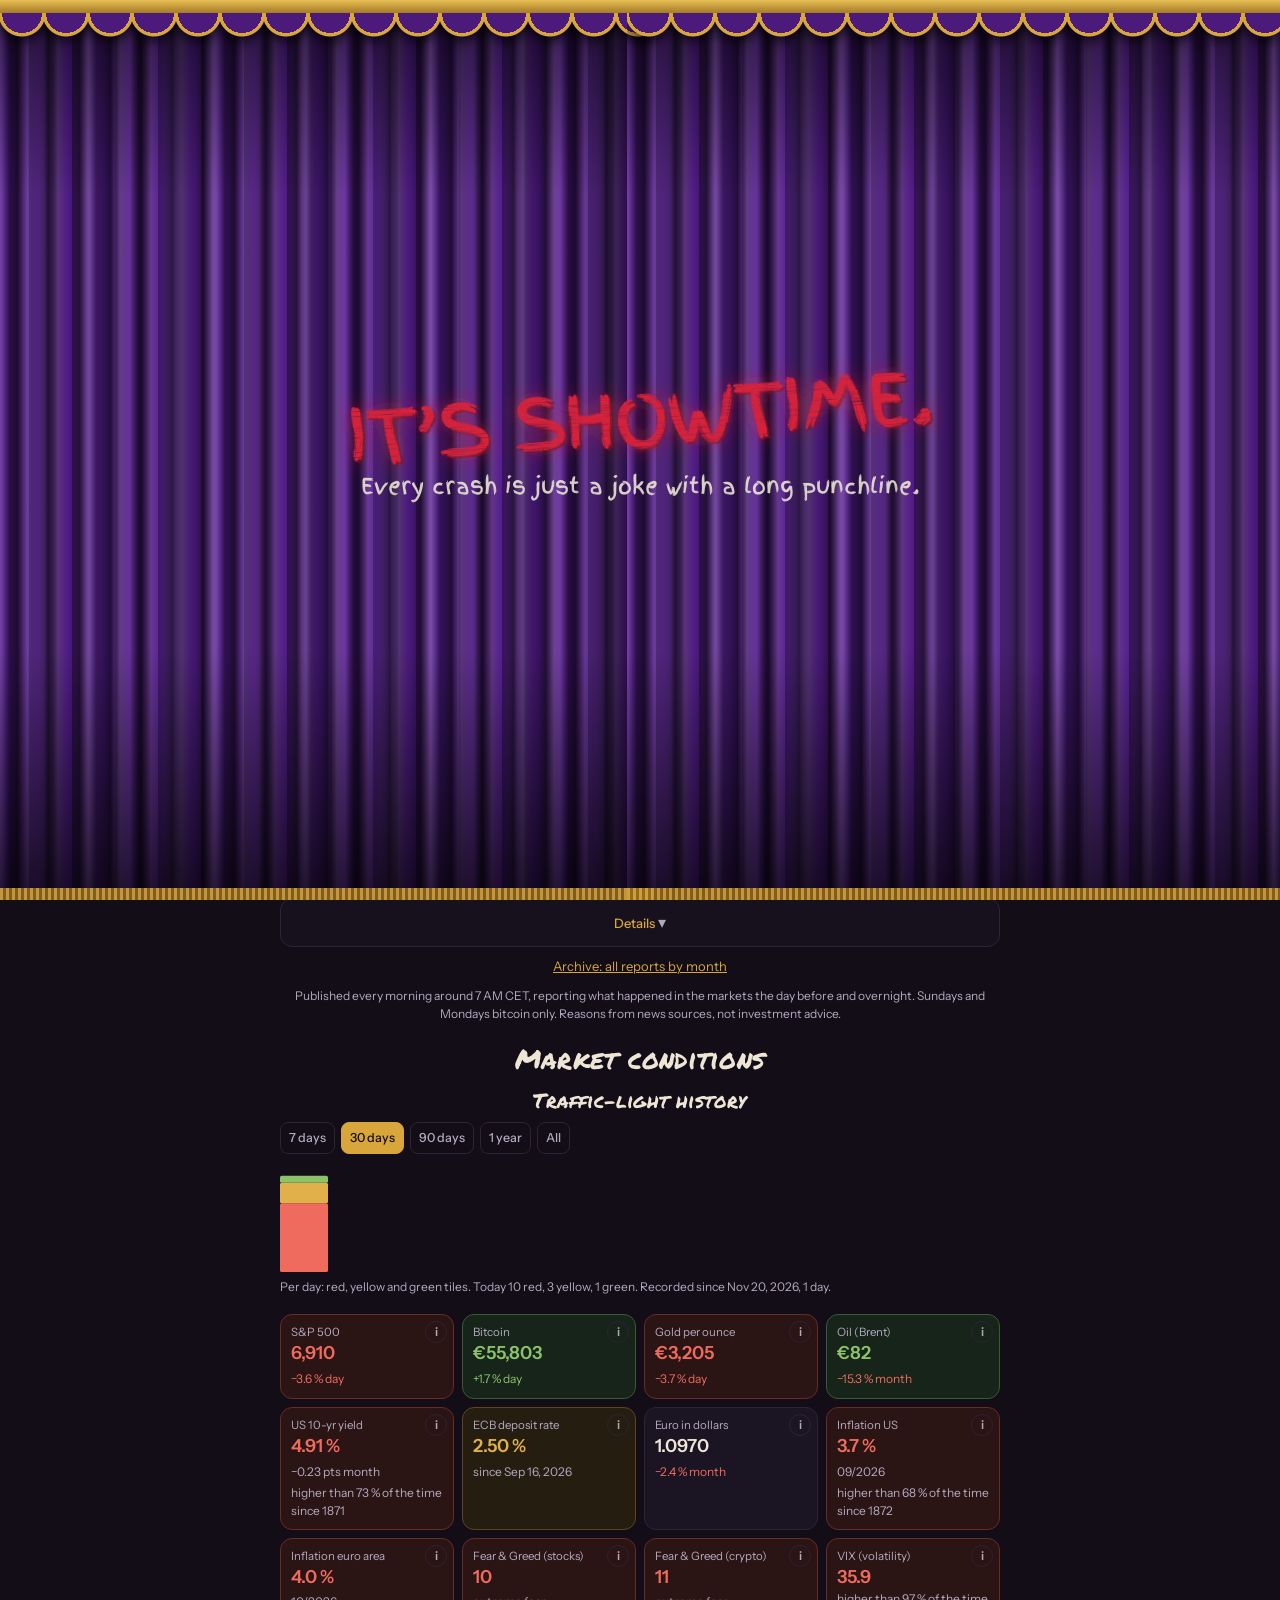
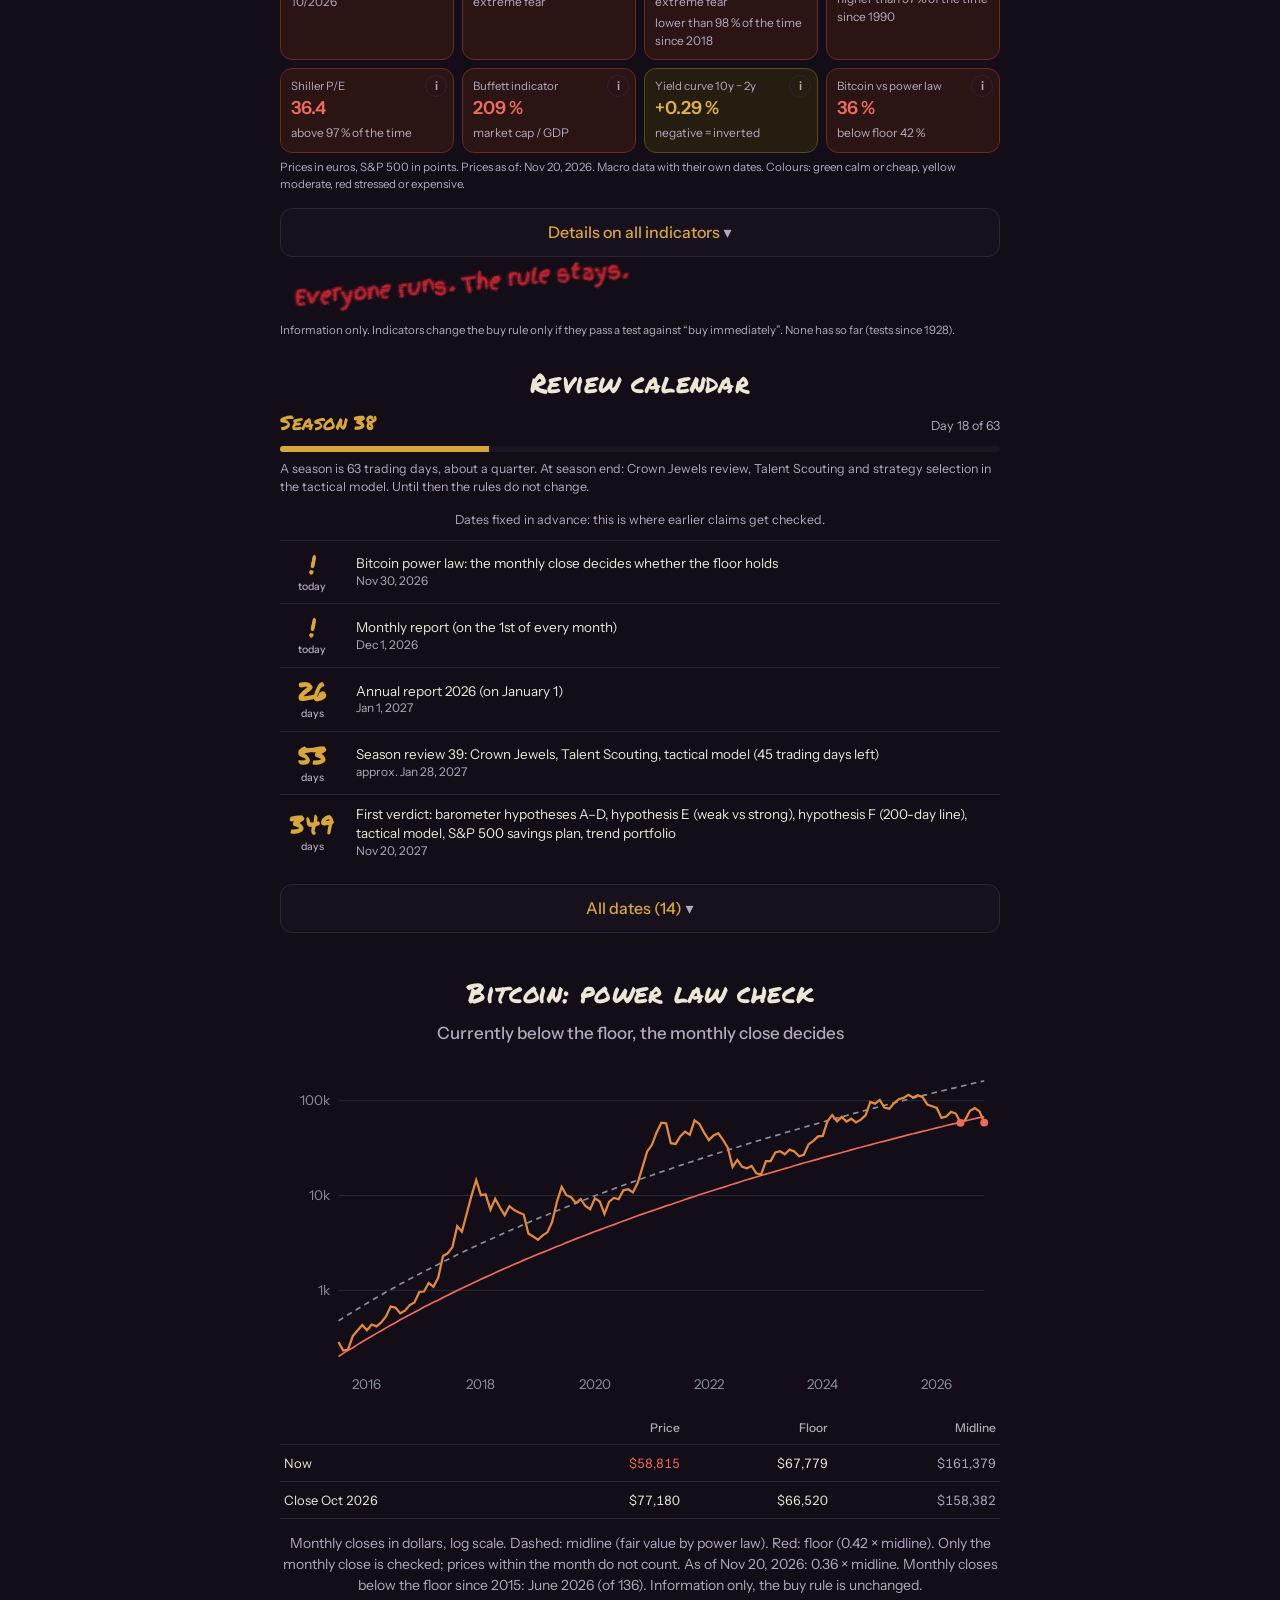
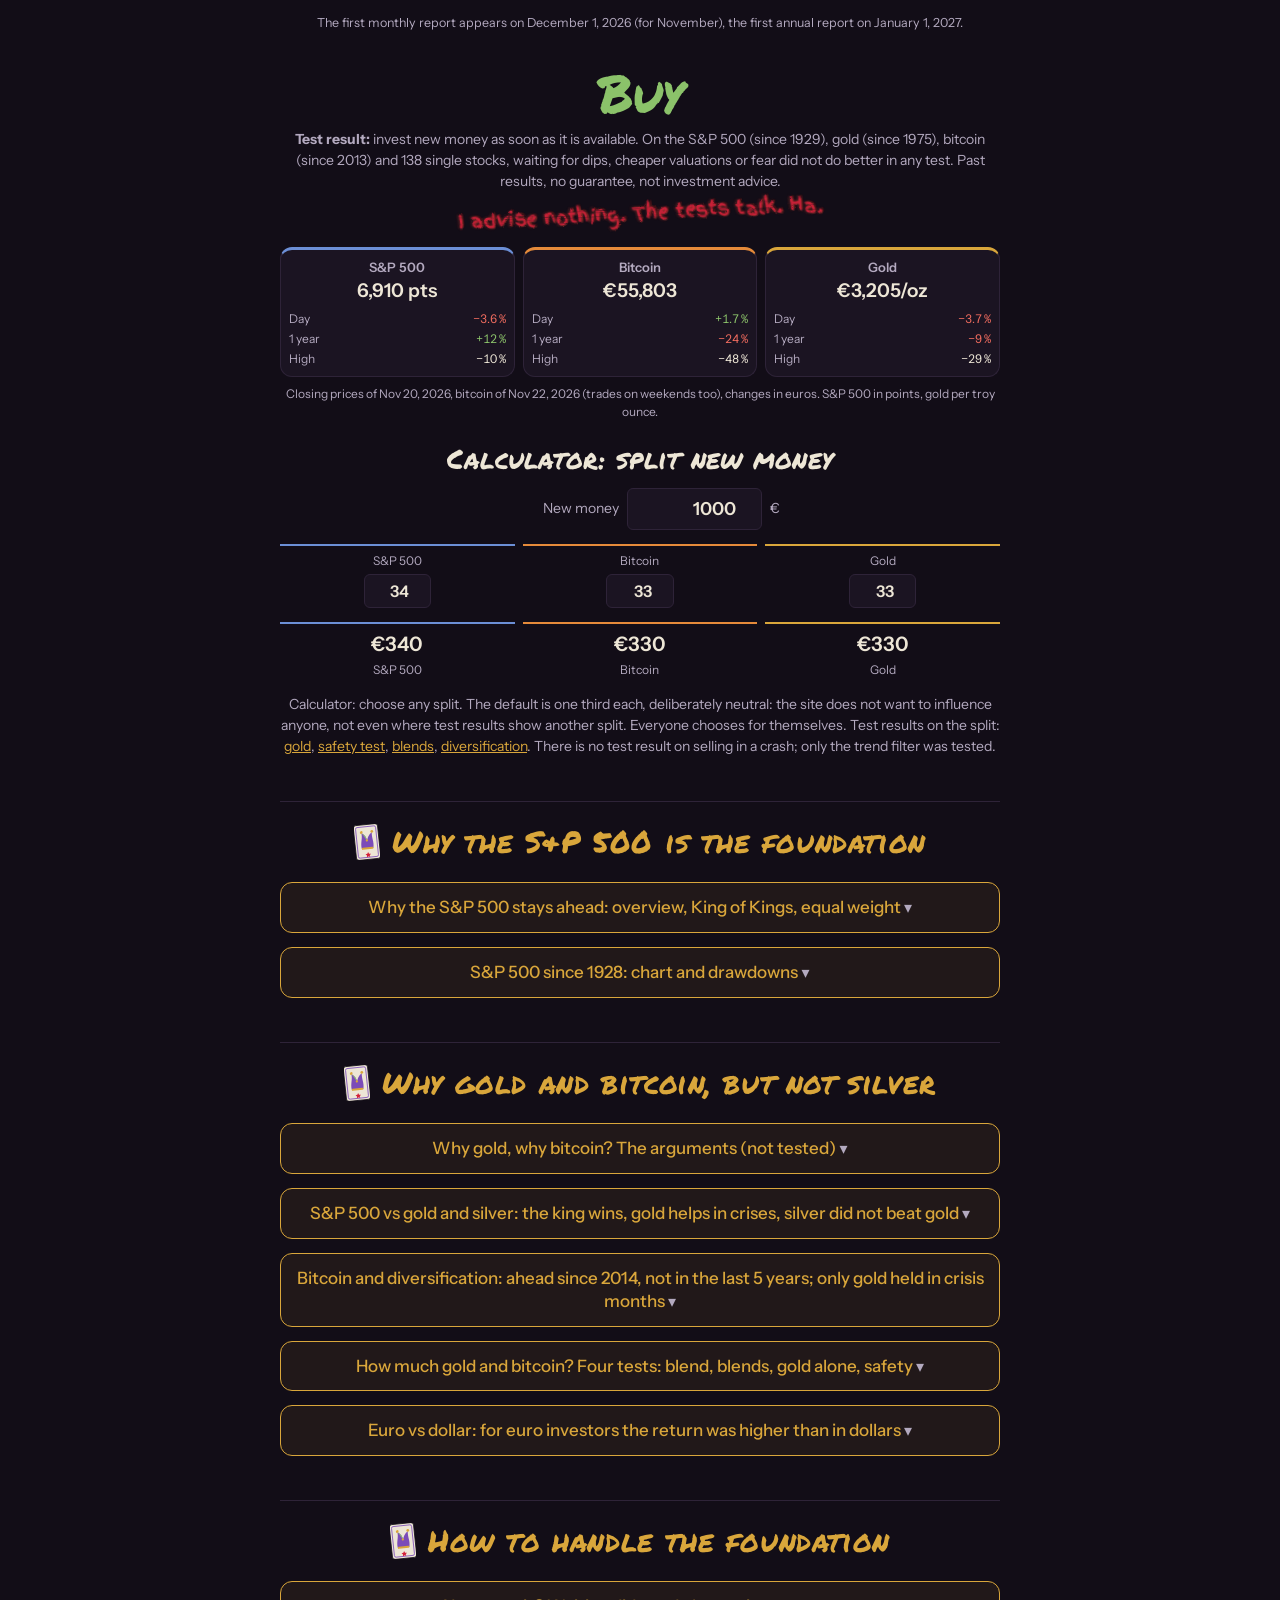
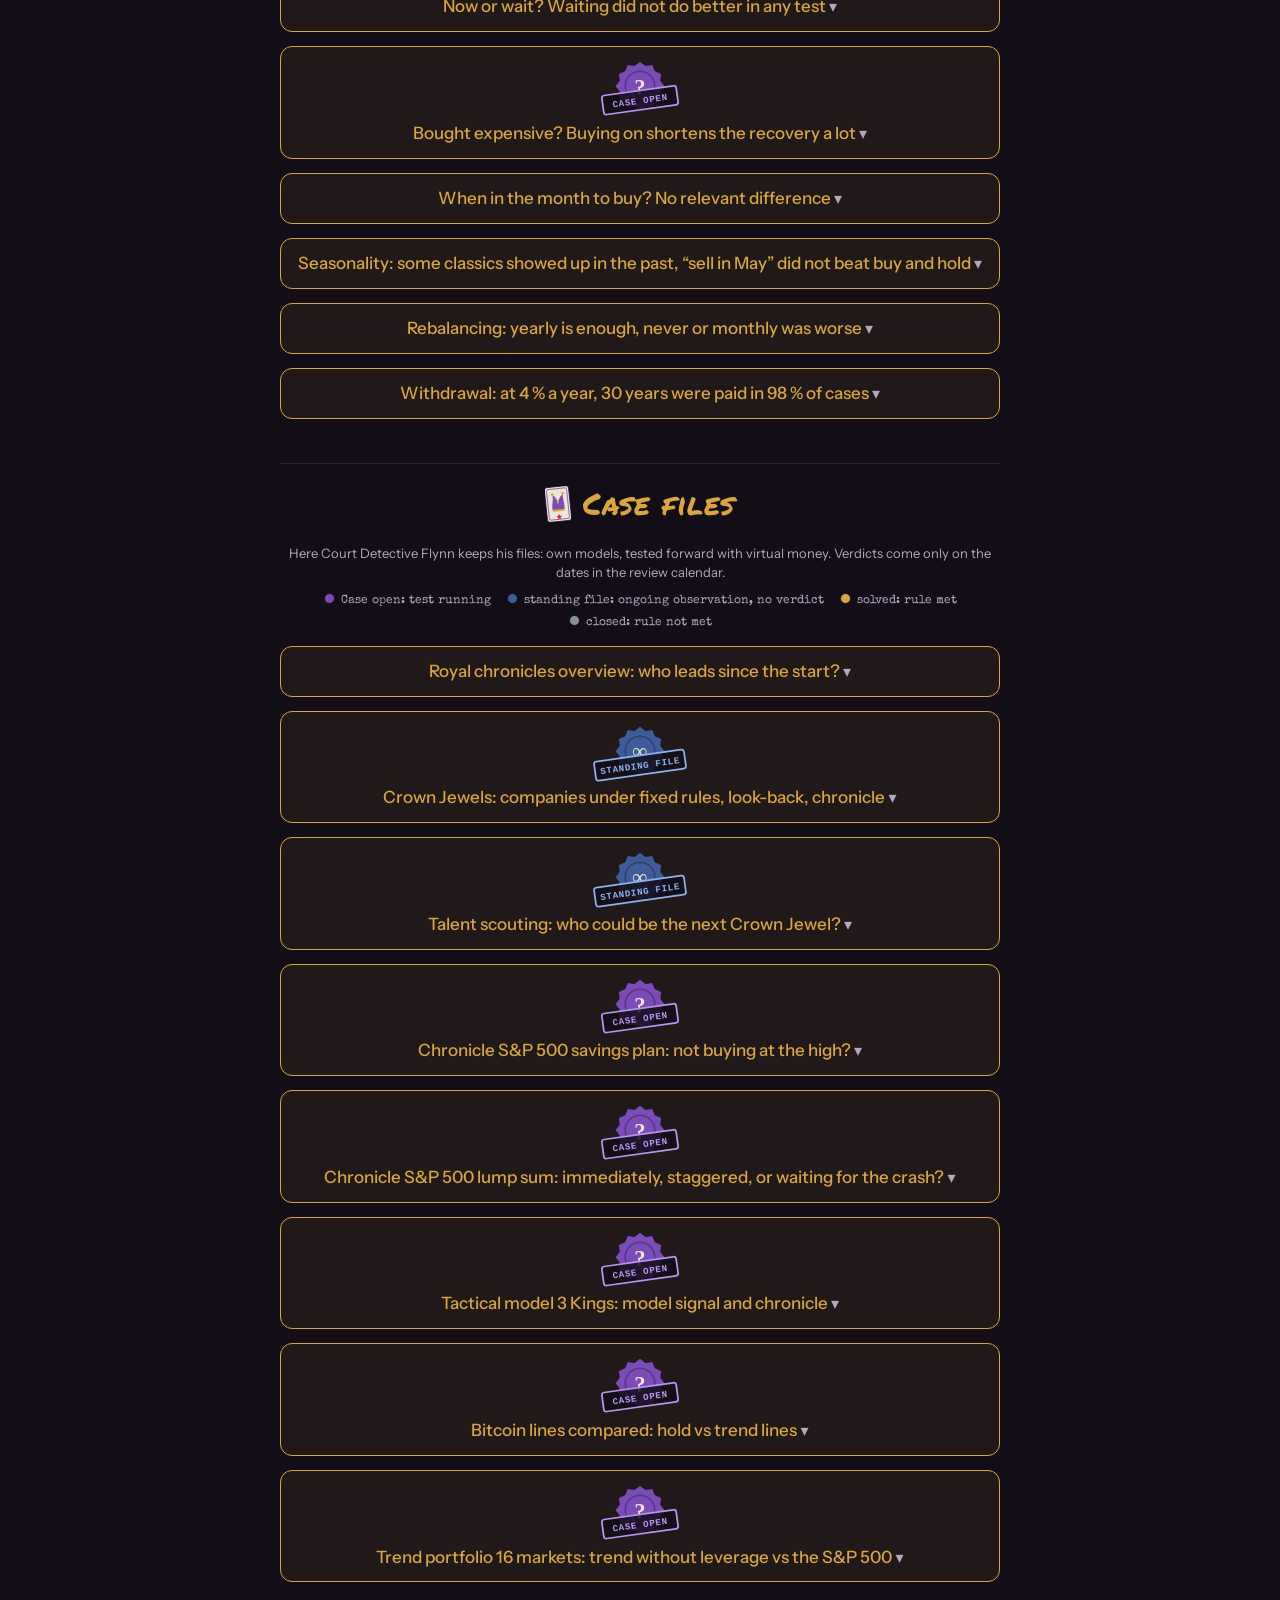
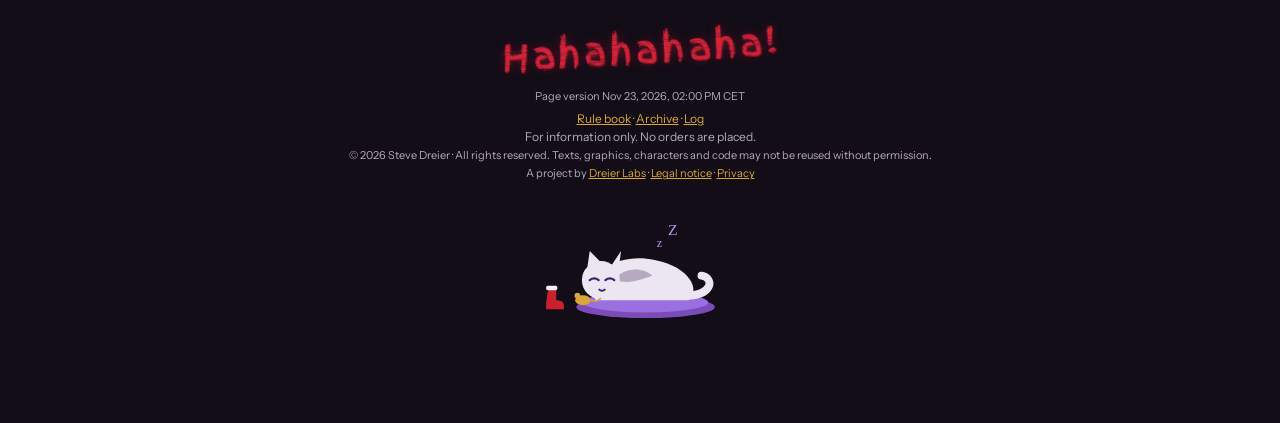
==== commit b87cb3cd: "Telegram-Hofbericht bleibt deutsch; englischer Button mit Hinweis (in German) Zweisprachige Nachrich" ====
--- a/site/index.html
+++ b/site/index.html
@@ -298,7 +298,7 @@
  const run=new Date(h.generated_at).toLocaleString(LOC,{day:"2-digit",month:EN?"short":"2-digit",hour:"2-digit",minute:"2-digit"});
  const mv={};h.moves.forEach(m=>mv[m.player]=m);const act=h.moves.length>0;
  let o=`<div class="lang"><button class="menu" id="navbtn" aria-expanded="false" aria-controls="nav" aria-label="${T("Menü","Menu")}"><svg viewBox="0 0 16 16" aria-hidden="true"><path d="M2.5 4h11M2.5 8h11M2.5 12h11" stroke="currentColor" stroke-width="1.5" stroke-linecap="round"/></svg></button><nav class="nav" id="nav" hidden></nav><span class="l"><a href="?lang=de&amp;v=${Date.now()}" class="${EN?"":"on"}" hreflang="de">DE</a><a href="?lang=en&amp;v=${Date.now()}" class="${EN?"on":""}" hreflang="en">EN</a></span></div>
- <button class="capbtn" type="button" aria-label="${T("Der Joker lacht","The joker laughs")}" onclick="this.classList.remove('laugh');void this.offsetWidth;this.classList.add('laugh')"><svg class="crown" viewBox="0 0 120 120" aria-hidden="true"><path d="M24 82 C 20 58, 8 42, 6 24 C 20 32, 36 48, 46 80 Z" fill="#7B4BB8"/><path d="M46 80 C 50 52, 56 30, 60 10 C 64 30, 70 52, 74 80 Z" fill="#8BC26A"/><path d="M96 82 C 100 58, 112 42, 114 24 C 100 32, 84 48, 74 80 Z" fill="#7B4BB8"/><rect x="18" y="78" width="84" height="16" rx="4" fill="#D9A63B"/><path d="M30 86 l6 -5 l6 5 l6 -5 l6 5 l6 -5 l6 5 l6 -5 l6 5 l6 -5 l6 5" fill="none" stroke="#120D17" stroke-width="2"/><circle cx="6" cy="24" r="6" fill="#D9A63B"/><circle cx="60" cy="10" r="6" fill="#D9A63B"/><circle cx="114" cy="24" r="6" fill="#D9A63B"/></svg><span class="haha" aria-hidden="true">HA HA!</span></button><h1>3Kings</h1><p class="motto">${T("Drei Könige regieren. Der Joker prüft, ob sie es verdienen.","Three kings rule. The joker checks whether they deserve it.")}</p><div class="tagcol"><span class="sticker">${T("Regeln zuerst, dann rechnen","Rules first, then compute")}</span><div class="disc">${T("Experimentelles Labor · Eigene Modelle und Tests · Keine Anlageberatung","Experimental lab · Own models and tests · Not investment advice")}</div><a class="tgbar" href="https://t.me/+Z1VZeX_B5801YTdi" target="_blank" rel="noopener">${T("📜 Den Hofbericht jeden Morgen per Telegram lesen. Beitritt auf Anfrage","📜 Read the Court Report every morning on Telegram. Join on request")}</a></div><details class="more guide"><summary>${T("Was ist 3Kings? Kurz erklärt","What is 3Kings? A quick guide")}</summary><div class="gd">${T(`
+ <button class="capbtn" type="button" aria-label="${T("Der Joker lacht","The joker laughs")}" onclick="this.classList.remove('laugh');void this.offsetWidth;this.classList.add('laugh')"><svg class="crown" viewBox="0 0 120 120" aria-hidden="true"><path d="M24 82 C 20 58, 8 42, 6 24 C 20 32, 36 48, 46 80 Z" fill="#7B4BB8"/><path d="M46 80 C 50 52, 56 30, 60 10 C 64 30, 70 52, 74 80 Z" fill="#8BC26A"/><path d="M96 82 C 100 58, 112 42, 114 24 C 100 32, 84 48, 74 80 Z" fill="#7B4BB8"/><rect x="18" y="78" width="84" height="16" rx="4" fill="#D9A63B"/><path d="M30 86 l6 -5 l6 5 l6 -5 l6 5 l6 -5 l6 5 l6 -5 l6 5 l6 -5 l6 5" fill="none" stroke="#120D17" stroke-width="2"/><circle cx="6" cy="24" r="6" fill="#D9A63B"/><circle cx="60" cy="10" r="6" fill="#D9A63B"/><circle cx="114" cy="24" r="6" fill="#D9A63B"/></svg><span class="haha" aria-hidden="true">HA HA!</span></button><h1>3Kings</h1><p class="motto">${T("Drei Könige regieren. Der Joker prüft, ob sie es verdienen.","Three kings rule. The joker checks whether they deserve it.")}</p><div class="tagcol"><span class="sticker">${T("Regeln zuerst, dann rechnen","Rules first, then compute")}</span><div class="disc">${T("Experimentelles Labor · Eigene Modelle und Tests · Keine Anlageberatung","Experimental lab · Own models and tests · Not investment advice")}</div><a class="tgbar" href="https://t.me/+Z1VZeX_B5801YTdi" target="_blank" rel="noopener">${T("📜 Den Hofbericht jeden Morgen per Telegram lesen. Beitritt auf Anfrage","📜 Read the Court Report every morning on Telegram (in German). Join on request")}</a></div><details class="more guide"><summary>${T("Was ist 3Kings? Kurz erklärt","What is 3Kings? A quick guide")}</summary><div class="gd">${T(`
 <p><b>Die Idee.</b> Ein privates Labor für drei Anlagen: den S&amp;P 500 als Fundament, Bitcoin und Gold als Beimischung. Hier wird nicht geraten, sondern gemessen.</p>
 <p><b>Regeln zuerst, dann rechnen.</b> Jede Regel und jede These wird festgelegt, bevor das Ergebnis bekannt ist, und mit Datum ins <a href="protokoll.html?lang=${LANG}" style="color:var(--gld)">Protokoll</a> geschrieben. Was gerade gilt, steht im <a href="regeln.html?lang=${LANG}" style="color:var(--gld)">Regelbuch</a>. Geändert wird nur durch ausdrückliche Entscheidung. So kann man sich nichts schönrechnen.</p>
 <p><b>Forschung.</b> Wir forschen und stellen Fragen. Bevor wir rechnen, legen wir die Regeln fest und schreiben sie ins Protokoll. Danach berichten wir, was herauskam, auch wenn es unbequem ist oder das Muster nicht gehalten hat. Wir blenden nichts aus, nur weil es uns nicht gefällt. Die ganze Wahrheit bekommen wir nie, aber wir sagen offen, wie weit die Daten tragen und wo sie aufhören. Alles ist der Blick zurück, kein Beleg für die Zukunft. Auch ein Versuch, einen Krypto-Bot zu bauen, der den S&amp;P 500 schlägt, endete beim S&amp;P 500 (von außen übernommen, hier nicht nachgerechnet, siehe Protokoll). Den Heiligen Gral haben wir dort nicht gefunden. Das heißt nicht, dass es ihn nicht gibt.</p> <p><b>Der Joker.</b> Drei Könige regieren, der Joker prüft sie. Die Tests sind der Joker: Sie sagen auch Unbequemes, etwa dass Warten auf Rücksetzer in keinem Test besser war als sofort kaufen.</p>
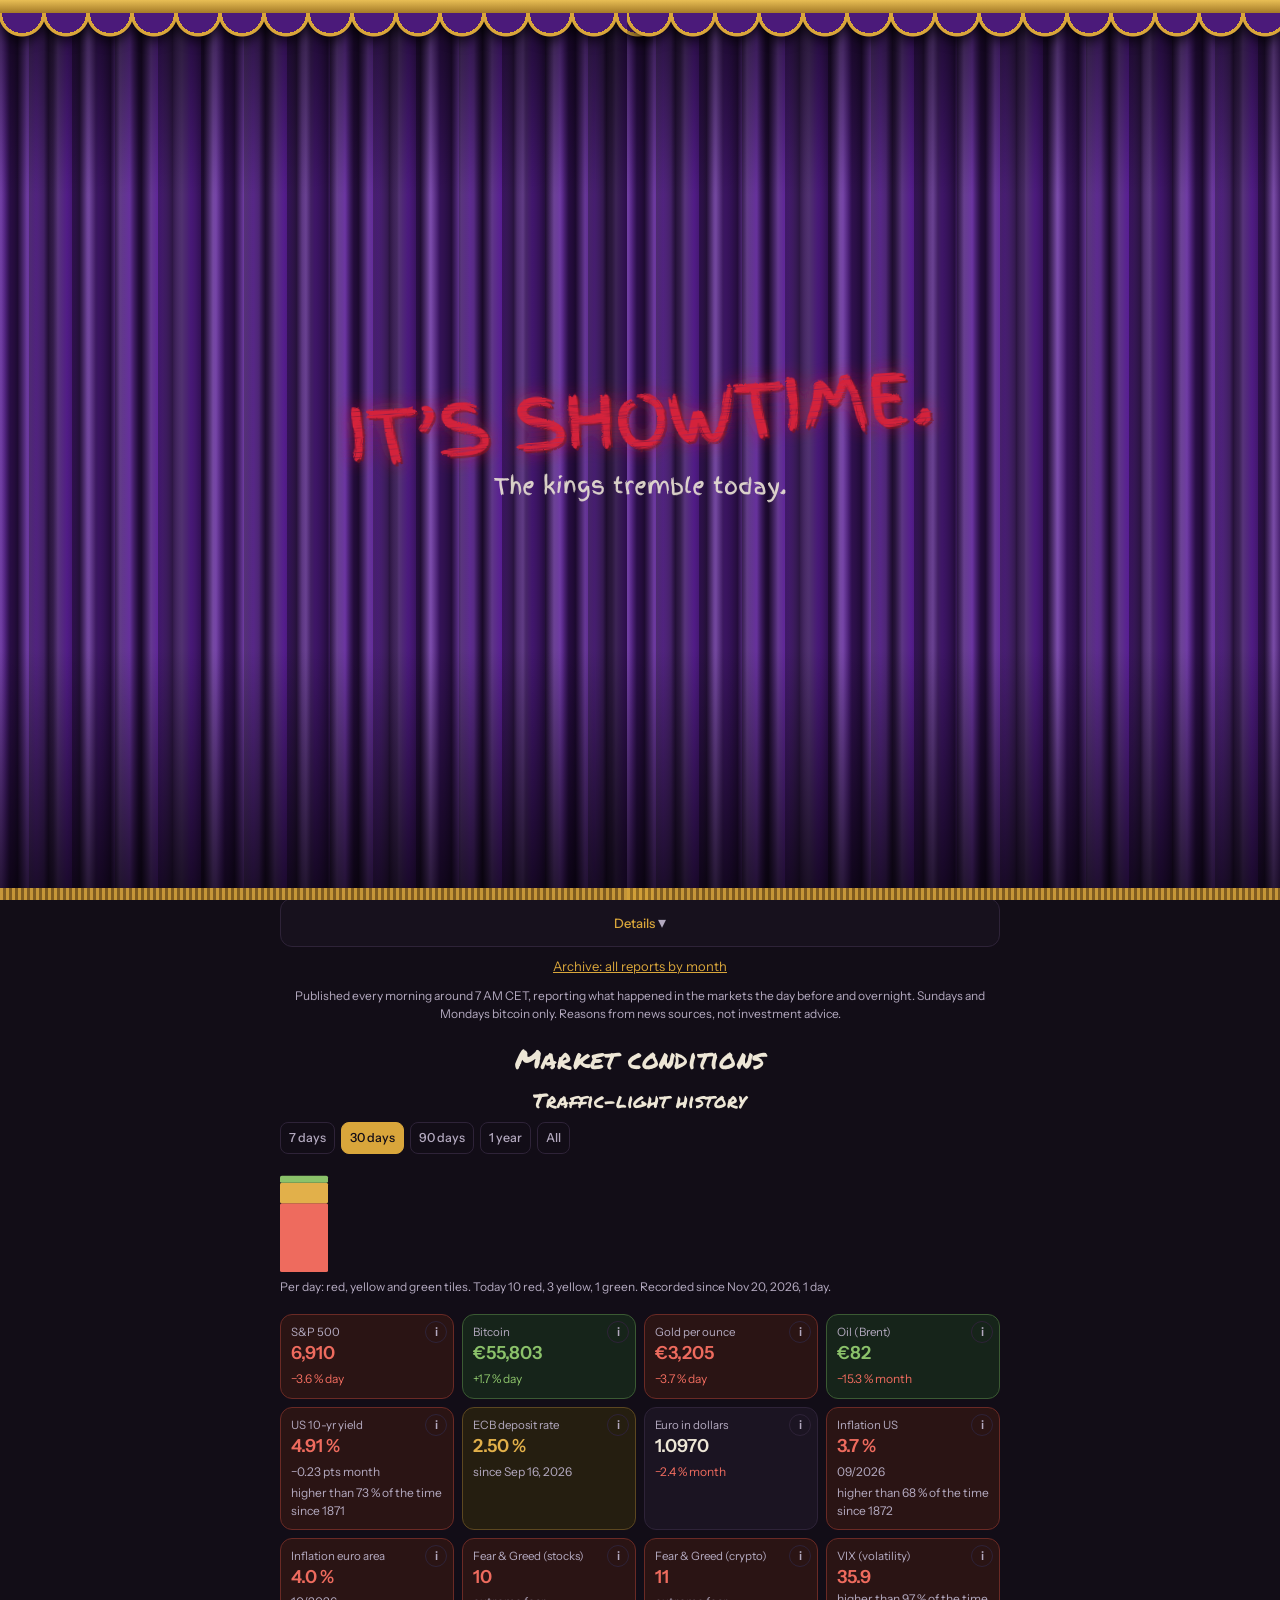
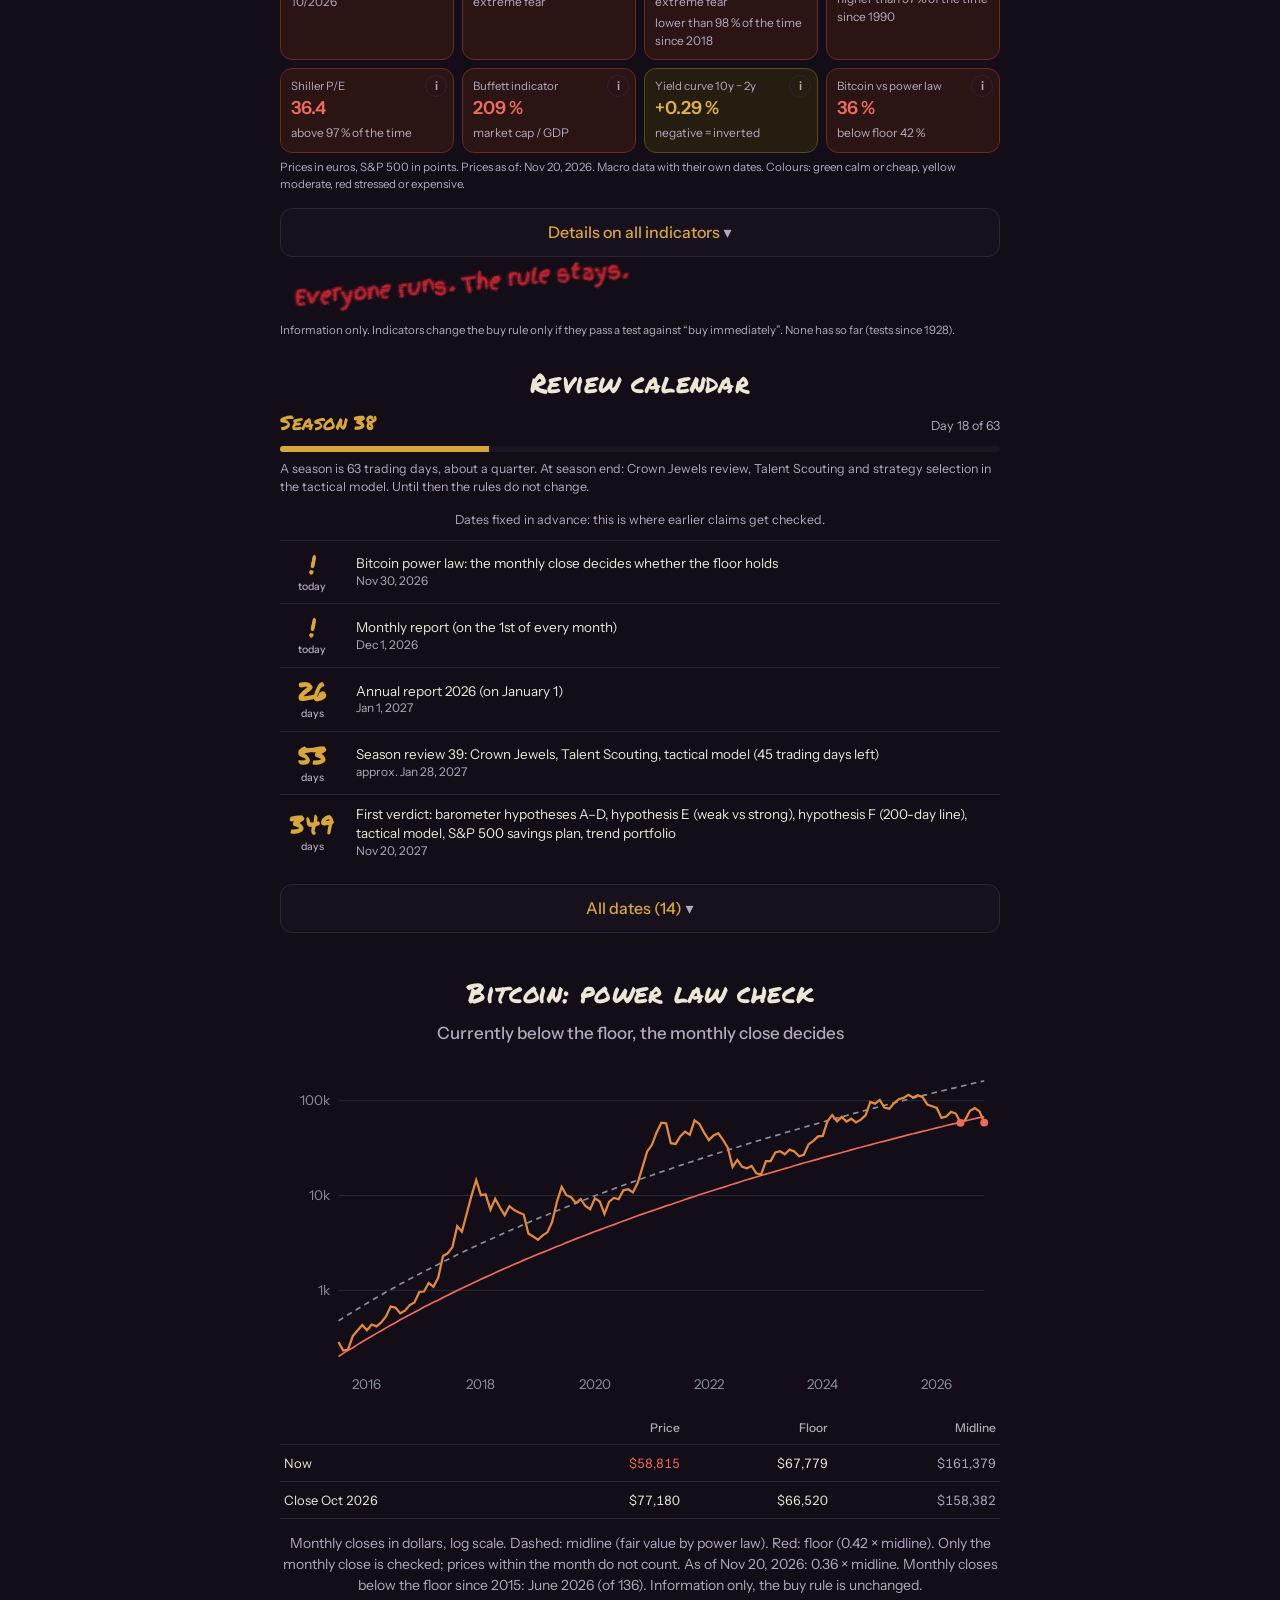
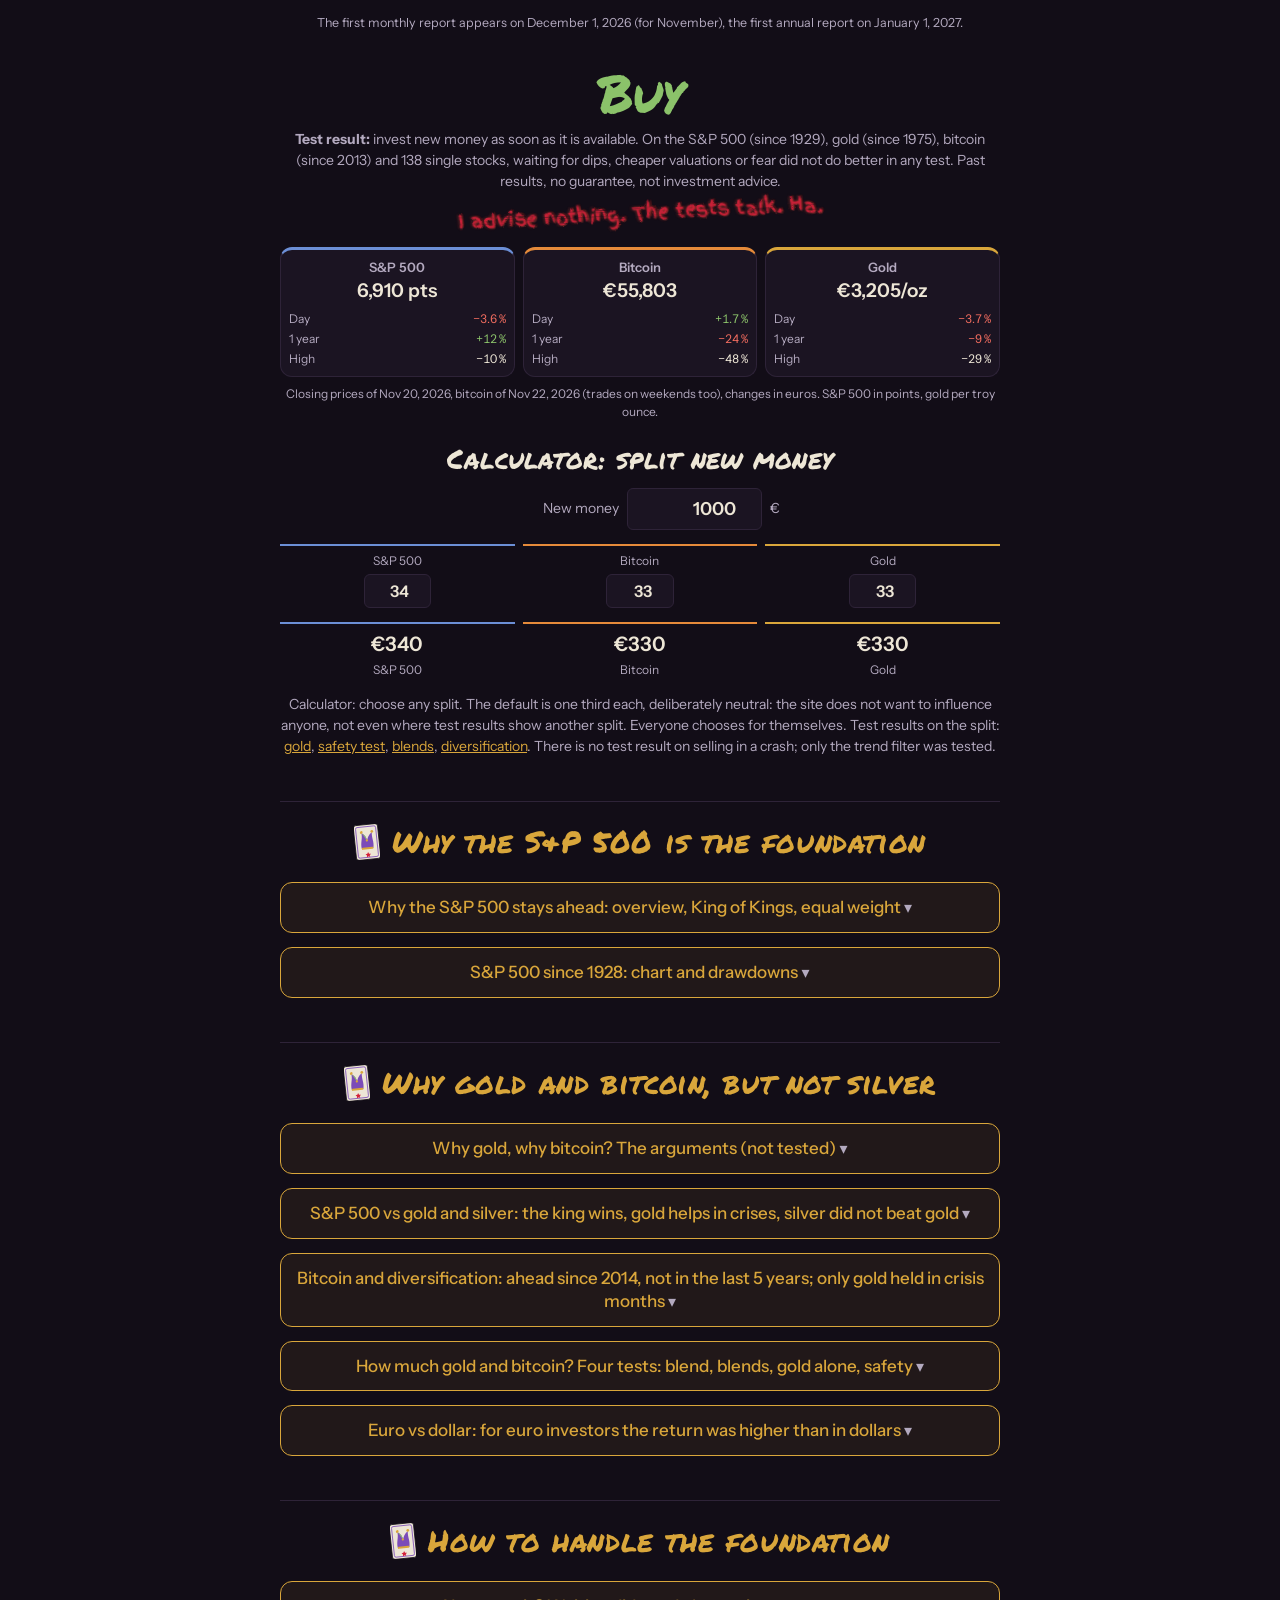
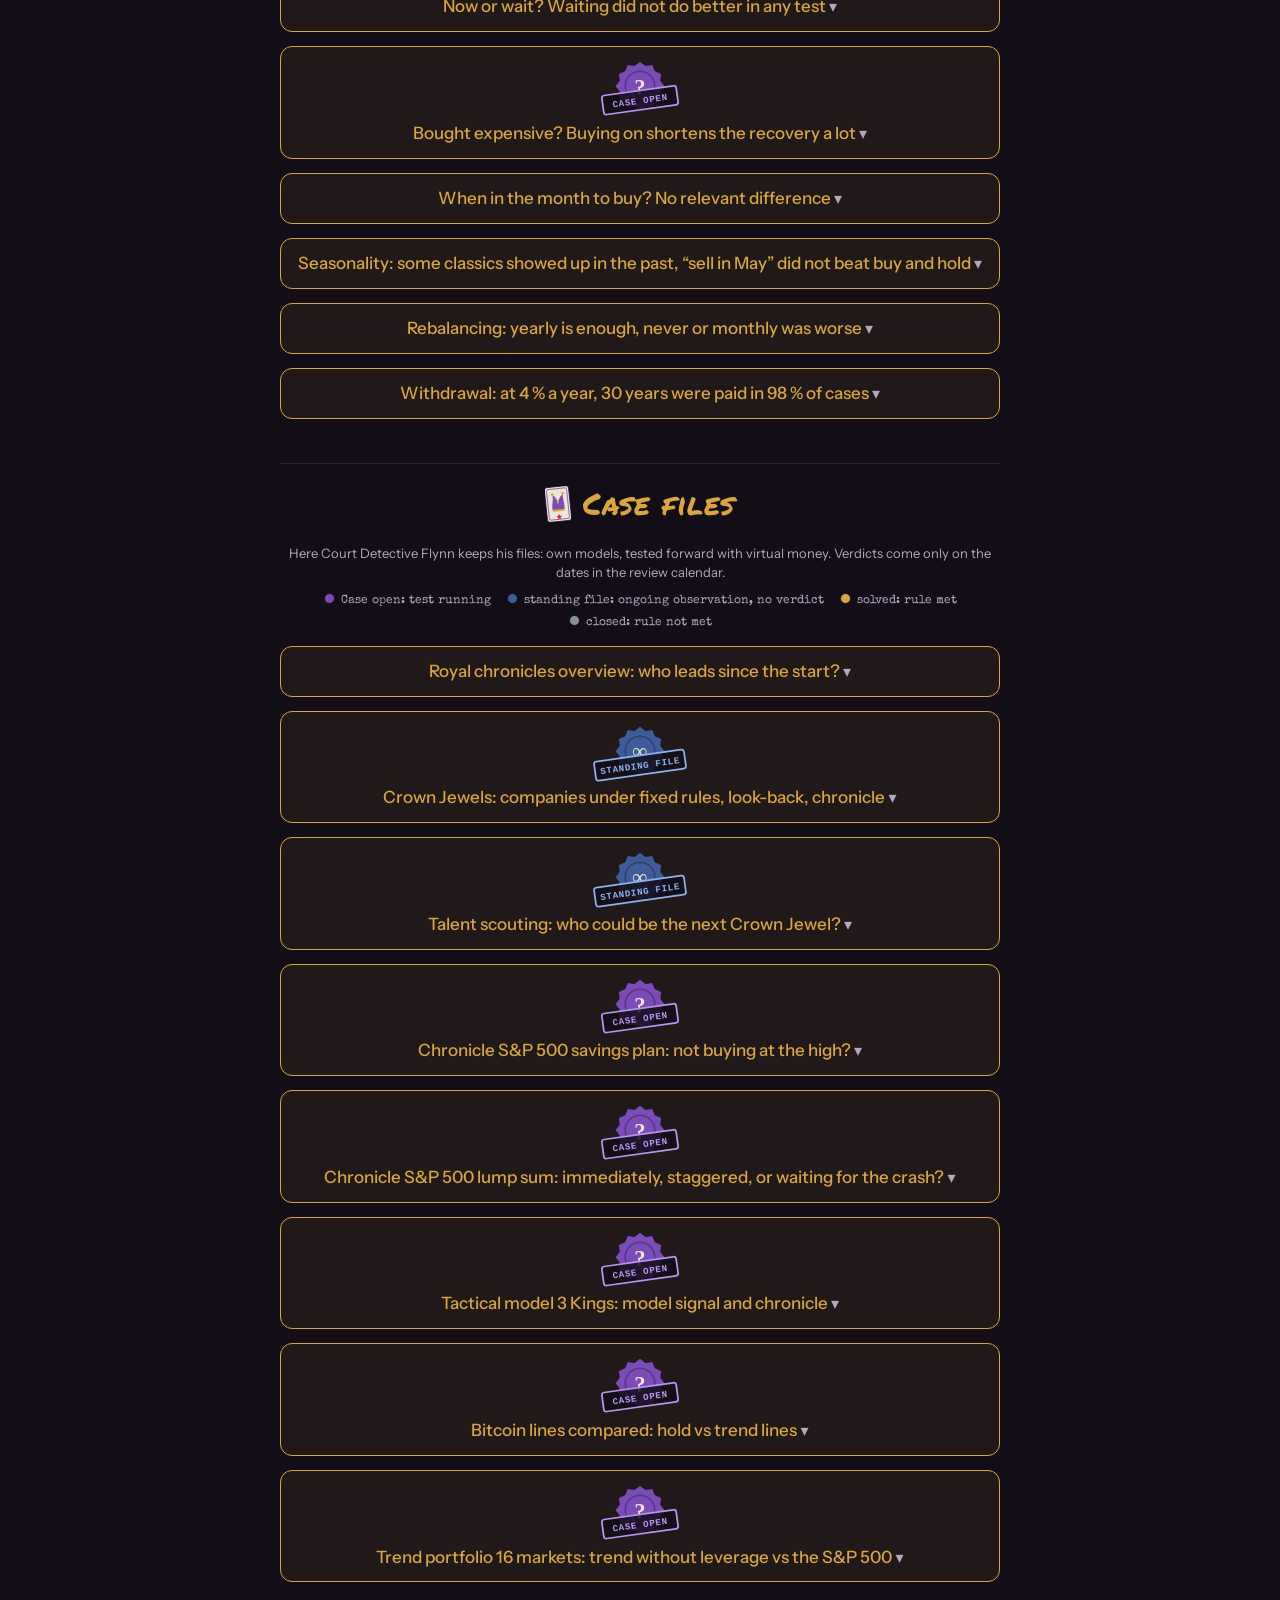
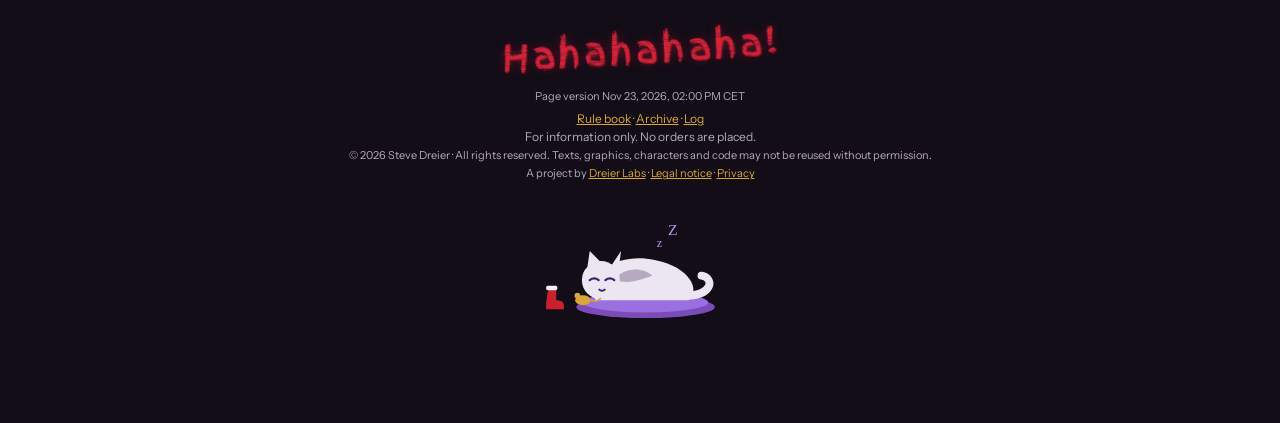
==== commit ab3e6ec1: "Telegram-Button: wieder Kanal abonnieren (Beitritt auf Anfrage gehörte zur Webseite) Co-Authored-By:" ====
--- a/site/index.html
+++ b/site/index.html
@@ -298,7 +298,7 @@
  const run=new Date(h.generated_at).toLocaleString(LOC,{day:"2-digit",month:EN?"short":"2-digit",hour:"2-digit",minute:"2-digit"});
  const mv={};h.moves.forEach(m=>mv[m.player]=m);const act=h.moves.length>0;
  let o=`<div class="lang"><button class="menu" id="navbtn" aria-expanded="false" aria-controls="nav" aria-label="${T("Menü","Menu")}"><svg viewBox="0 0 16 16" aria-hidden="true"><path d="M2.5 4h11M2.5 8h11M2.5 12h11" stroke="currentColor" stroke-width="1.5" stroke-linecap="round"/></svg></button><nav class="nav" id="nav" hidden></nav><span class="l"><a href="?lang=de&amp;v=${Date.now()}" class="${EN?"":"on"}" hreflang="de">DE</a><a href="?lang=en&amp;v=${Date.now()}" class="${EN?"on":""}" hreflang="en">EN</a></span></div>
- <button class="capbtn" type="button" aria-label="${T("Der Joker lacht","The joker laughs")}" onclick="this.classList.remove('laugh');void this.offsetWidth;this.classList.add('laugh')"><svg class="crown" viewBox="0 0 120 120" aria-hidden="true"><path d="M24 82 C 20 58, 8 42, 6 24 C 20 32, 36 48, 46 80 Z" fill="#7B4BB8"/><path d="M46 80 C 50 52, 56 30, 60 10 C 64 30, 70 52, 74 80 Z" fill="#8BC26A"/><path d="M96 82 C 100 58, 112 42, 114 24 C 100 32, 84 48, 74 80 Z" fill="#7B4BB8"/><rect x="18" y="78" width="84" height="16" rx="4" fill="#D9A63B"/><path d="M30 86 l6 -5 l6 5 l6 -5 l6 5 l6 -5 l6 5 l6 -5 l6 5 l6 -5 l6 5" fill="none" stroke="#120D17" stroke-width="2"/><circle cx="6" cy="24" r="6" fill="#D9A63B"/><circle cx="60" cy="10" r="6" fill="#D9A63B"/><circle cx="114" cy="24" r="6" fill="#D9A63B"/></svg><span class="haha" aria-hidden="true">HA HA!</span></button><h1>3Kings</h1><p class="motto">${T("Drei Könige regieren. Der Joker prüft, ob sie es verdienen.","Three kings rule. The joker checks whether they deserve it.")}</p><div class="tagcol"><span class="sticker">${T("Regeln zuerst, dann rechnen","Rules first, then compute")}</span><div class="disc">${T("Experimentelles Labor · Eigene Modelle und Tests · Keine Anlageberatung","Experimental lab · Own models and tests · Not investment advice")}</div><a class="tgbar" href="https://t.me/+Z1VZeX_B5801YTdi" target="_blank" rel="noopener">${T("📜 Den Hofbericht jeden Morgen per Telegram lesen. Beitritt auf Anfrage","📜 Read the Court Report every morning on Telegram (in German). Join on request")}</a></div><details class="more guide"><summary>${T("Was ist 3Kings? Kurz erklärt","What is 3Kings? A quick guide")}</summary><div class="gd">${T(`
+ <button class="capbtn" type="button" aria-label="${T("Der Joker lacht","The joker laughs")}" onclick="this.classList.remove('laugh');void this.offsetWidth;this.classList.add('laugh')"><svg class="crown" viewBox="0 0 120 120" aria-hidden="true"><path d="M24 82 C 20 58, 8 42, 6 24 C 20 32, 36 48, 46 80 Z" fill="#7B4BB8"/><path d="M46 80 C 50 52, 56 30, 60 10 C 64 30, 70 52, 74 80 Z" fill="#8BC26A"/><path d="M96 82 C 100 58, 112 42, 114 24 C 100 32, 84 48, 74 80 Z" fill="#7B4BB8"/><rect x="18" y="78" width="84" height="16" rx="4" fill="#D9A63B"/><path d="M30 86 l6 -5 l6 5 l6 -5 l6 5 l6 -5 l6 5 l6 -5 l6 5 l6 -5 l6 5" fill="none" stroke="#120D17" stroke-width="2"/><circle cx="6" cy="24" r="6" fill="#D9A63B"/><circle cx="60" cy="10" r="6" fill="#D9A63B"/><circle cx="114" cy="24" r="6" fill="#D9A63B"/></svg><span class="haha" aria-hidden="true">HA HA!</span></button><h1>3Kings</h1><p class="motto">${T("Drei Könige regieren. Der Joker prüft, ob sie es verdienen.","Three kings rule. The joker checks whether they deserve it.")}</p><div class="tagcol"><span class="sticker">${T("Regeln zuerst, dann rechnen","Rules first, then compute")}</span><div class="disc">${T("Experimentelles Labor · Eigene Modelle und Tests · Keine Anlageberatung","Experimental lab · Own models and tests · Not investment advice")}</div><a class="tgbar" href="https://t.me/+Z1VZeX_B5801YTdi" target="_blank" rel="noopener">${T("📜 Den Hofbericht jeden Morgen per Telegram lesen. Kanal abonnieren","📜 Read the Court Report every morning on Telegram (in German). Subscribe")}</a></div><details class="more guide"><summary>${T("Was ist 3Kings? Kurz erklärt","What is 3Kings? A quick guide")}</summary><div class="gd">${T(`
 <p><b>Die Idee.</b> Ein privates Labor für drei Anlagen: den S&amp;P 500 als Fundament, Bitcoin und Gold als Beimischung. Hier wird nicht geraten, sondern gemessen.</p>
 <p><b>Regeln zuerst, dann rechnen.</b> Jede Regel und jede These wird festgelegt, bevor das Ergebnis bekannt ist, und mit Datum ins <a href="protokoll.html?lang=${LANG}" style="color:var(--gld)">Protokoll</a> geschrieben. Was gerade gilt, steht im <a href="regeln.html?lang=${LANG}" style="color:var(--gld)">Regelbuch</a>. Geändert wird nur durch ausdrückliche Entscheidung. So kann man sich nichts schönrechnen.</p>
 <p><b>Forschung.</b> Wir forschen und stellen Fragen. Bevor wir rechnen, legen wir die Regeln fest und schreiben sie ins Protokoll. Danach berichten wir, was herauskam, auch wenn es unbequem ist oder das Muster nicht gehalten hat. Wir blenden nichts aus, nur weil es uns nicht gefällt. Die ganze Wahrheit bekommen wir nie, aber wir sagen offen, wie weit die Daten tragen und wo sie aufhören. Alles ist der Blick zurück, kein Beleg für die Zukunft. Auch ein Versuch, einen Krypto-Bot zu bauen, der den S&amp;P 500 schlägt, endete beim S&amp;P 500 (von außen übernommen, hier nicht nachgerechnet, siehe Protokoll). Den Heiligen Gral haben wir dort nicht gefunden. Das heißt nicht, dass es ihn nicht gibt.</p> <p><b>Der Joker.</b> Drei Könige regieren, der Joker prüft sie. Die Tests sind der Joker: Sie sagen auch Unbequemes, etwa dass Warten auf Rücksetzer in keinem Test besser war als sofort kaufen.</p>
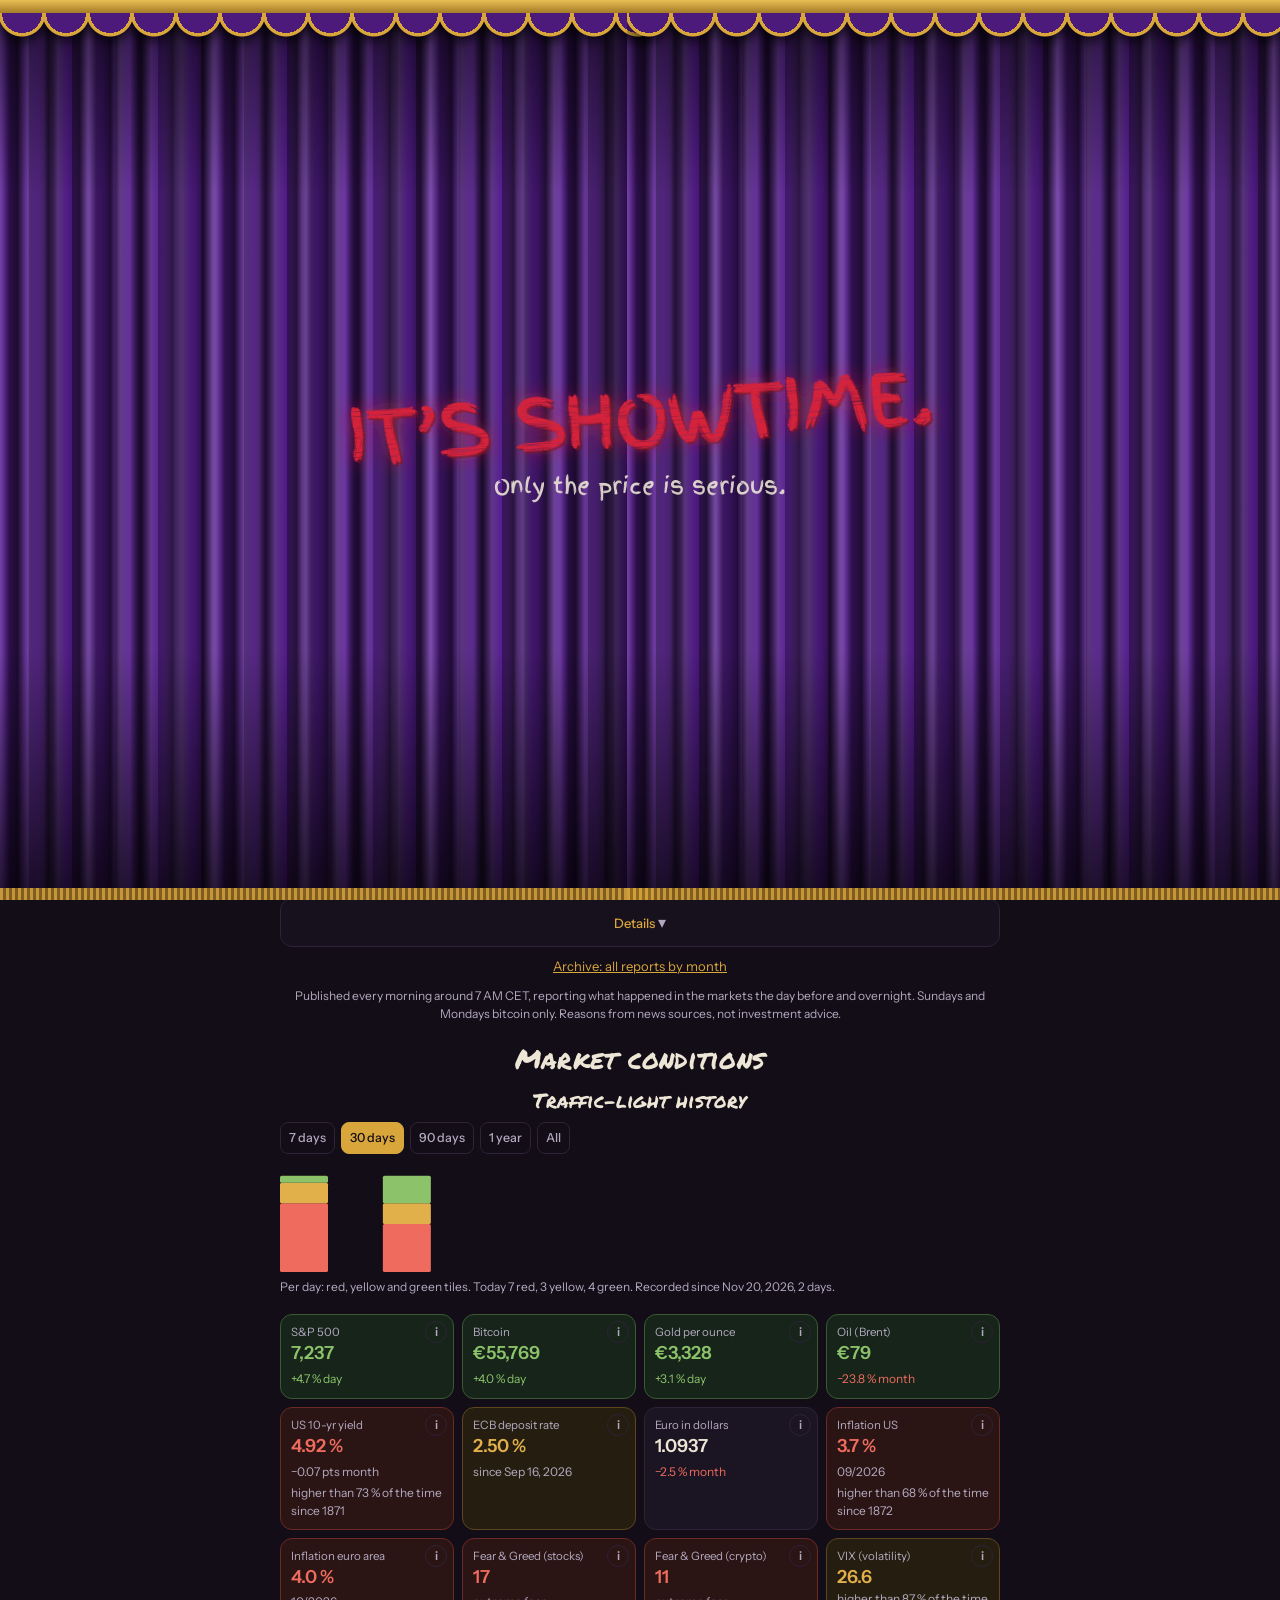
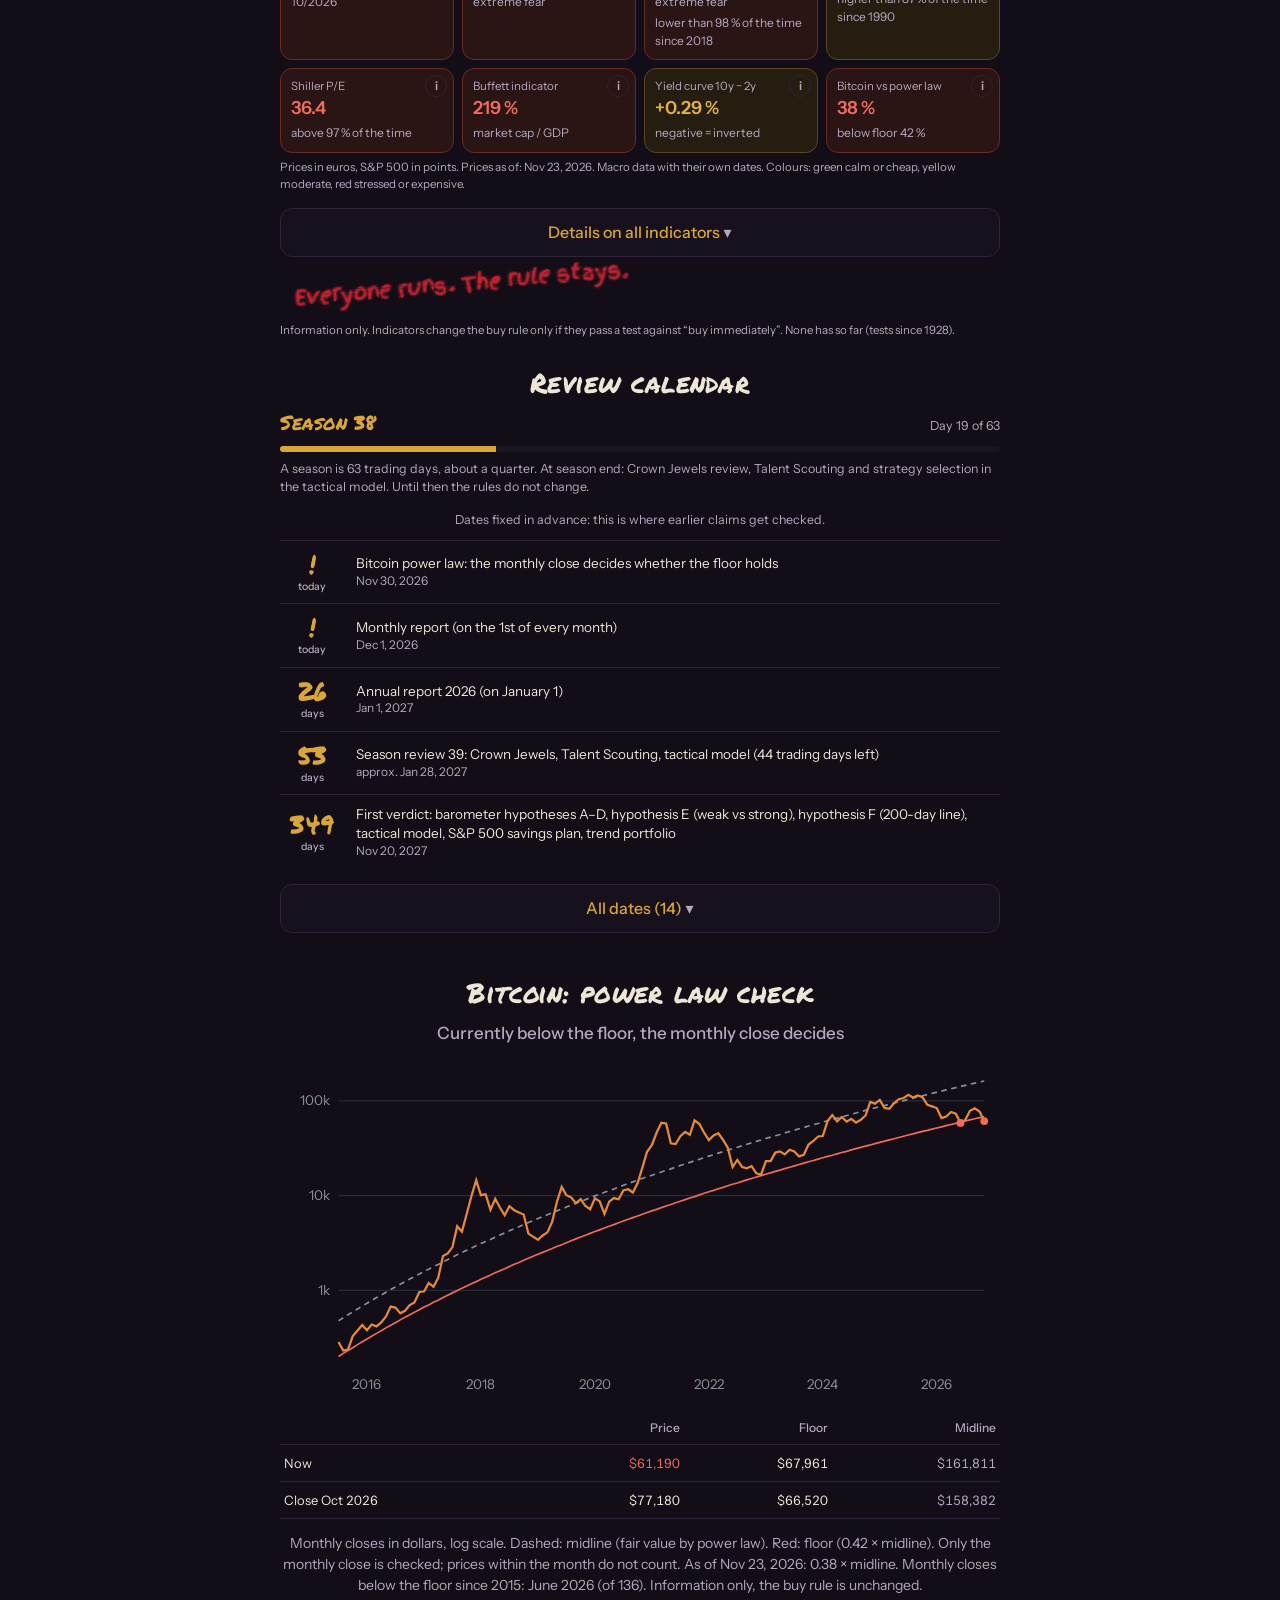
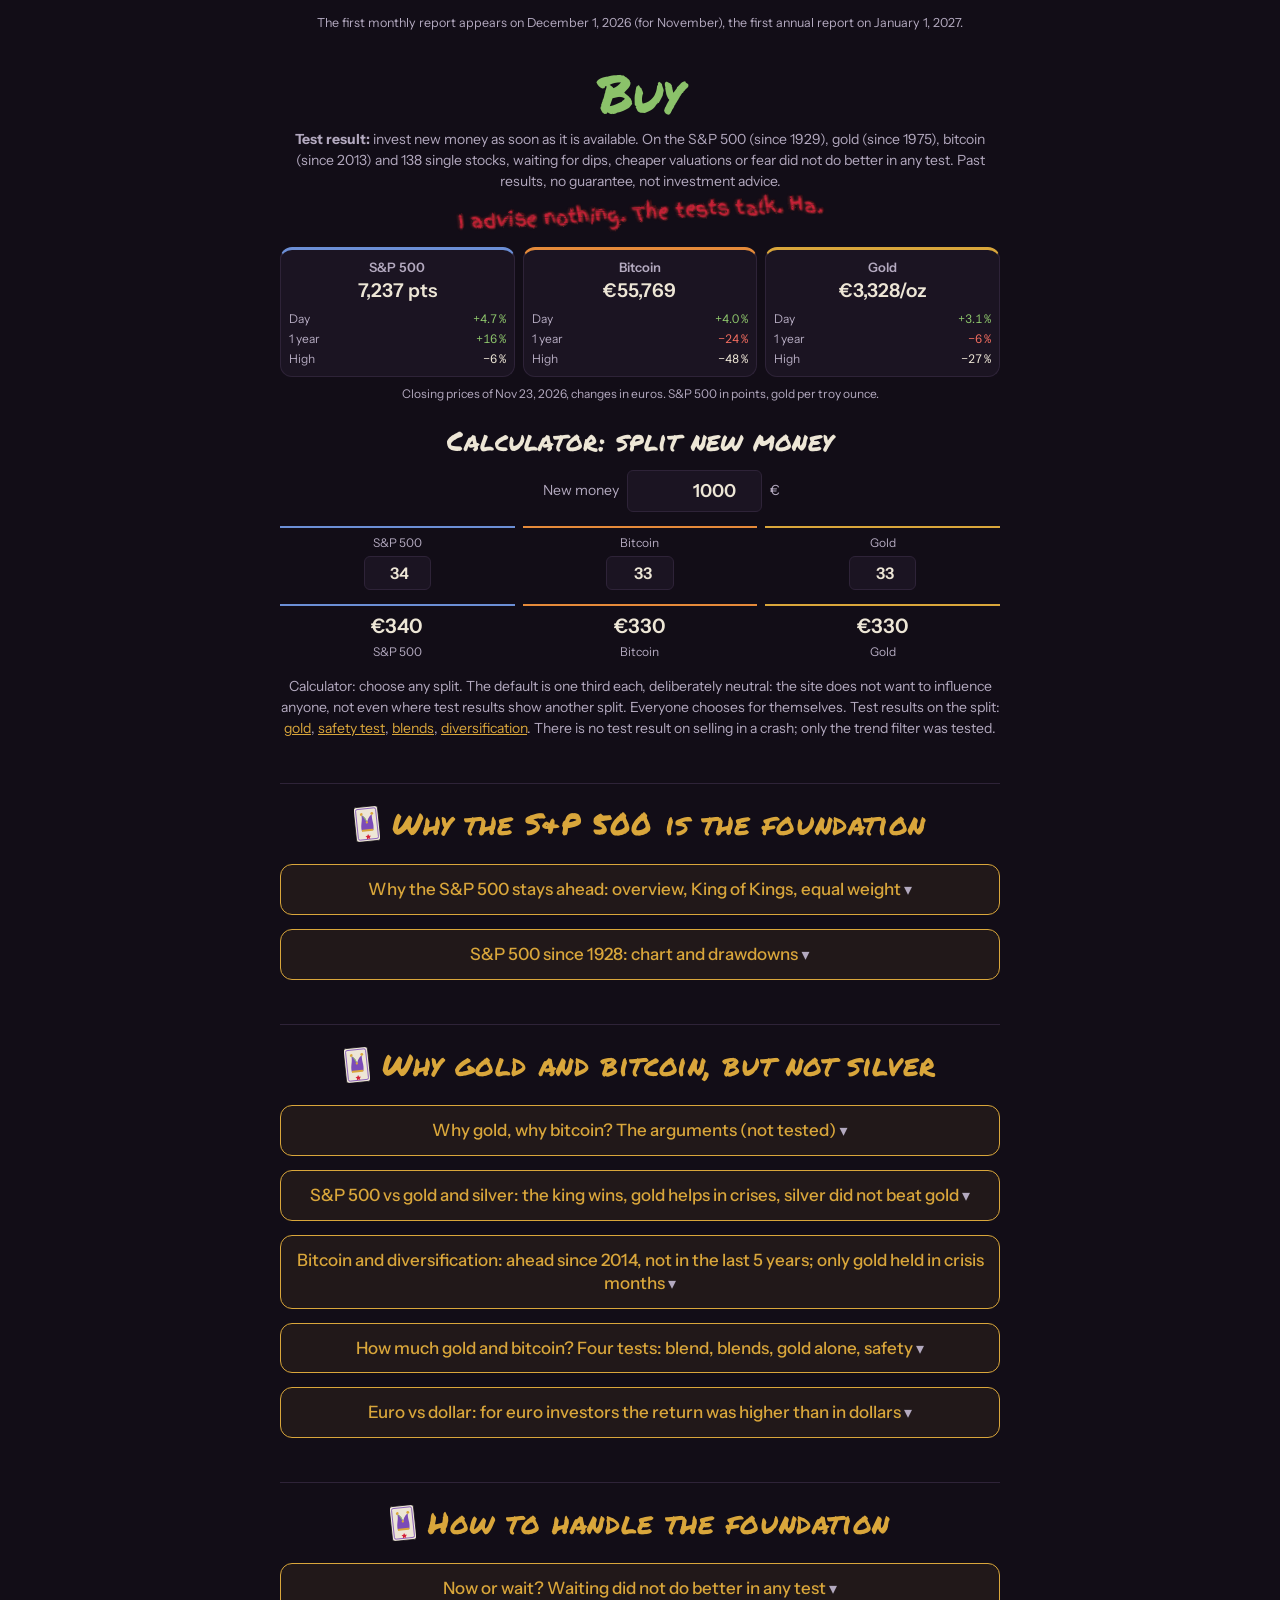
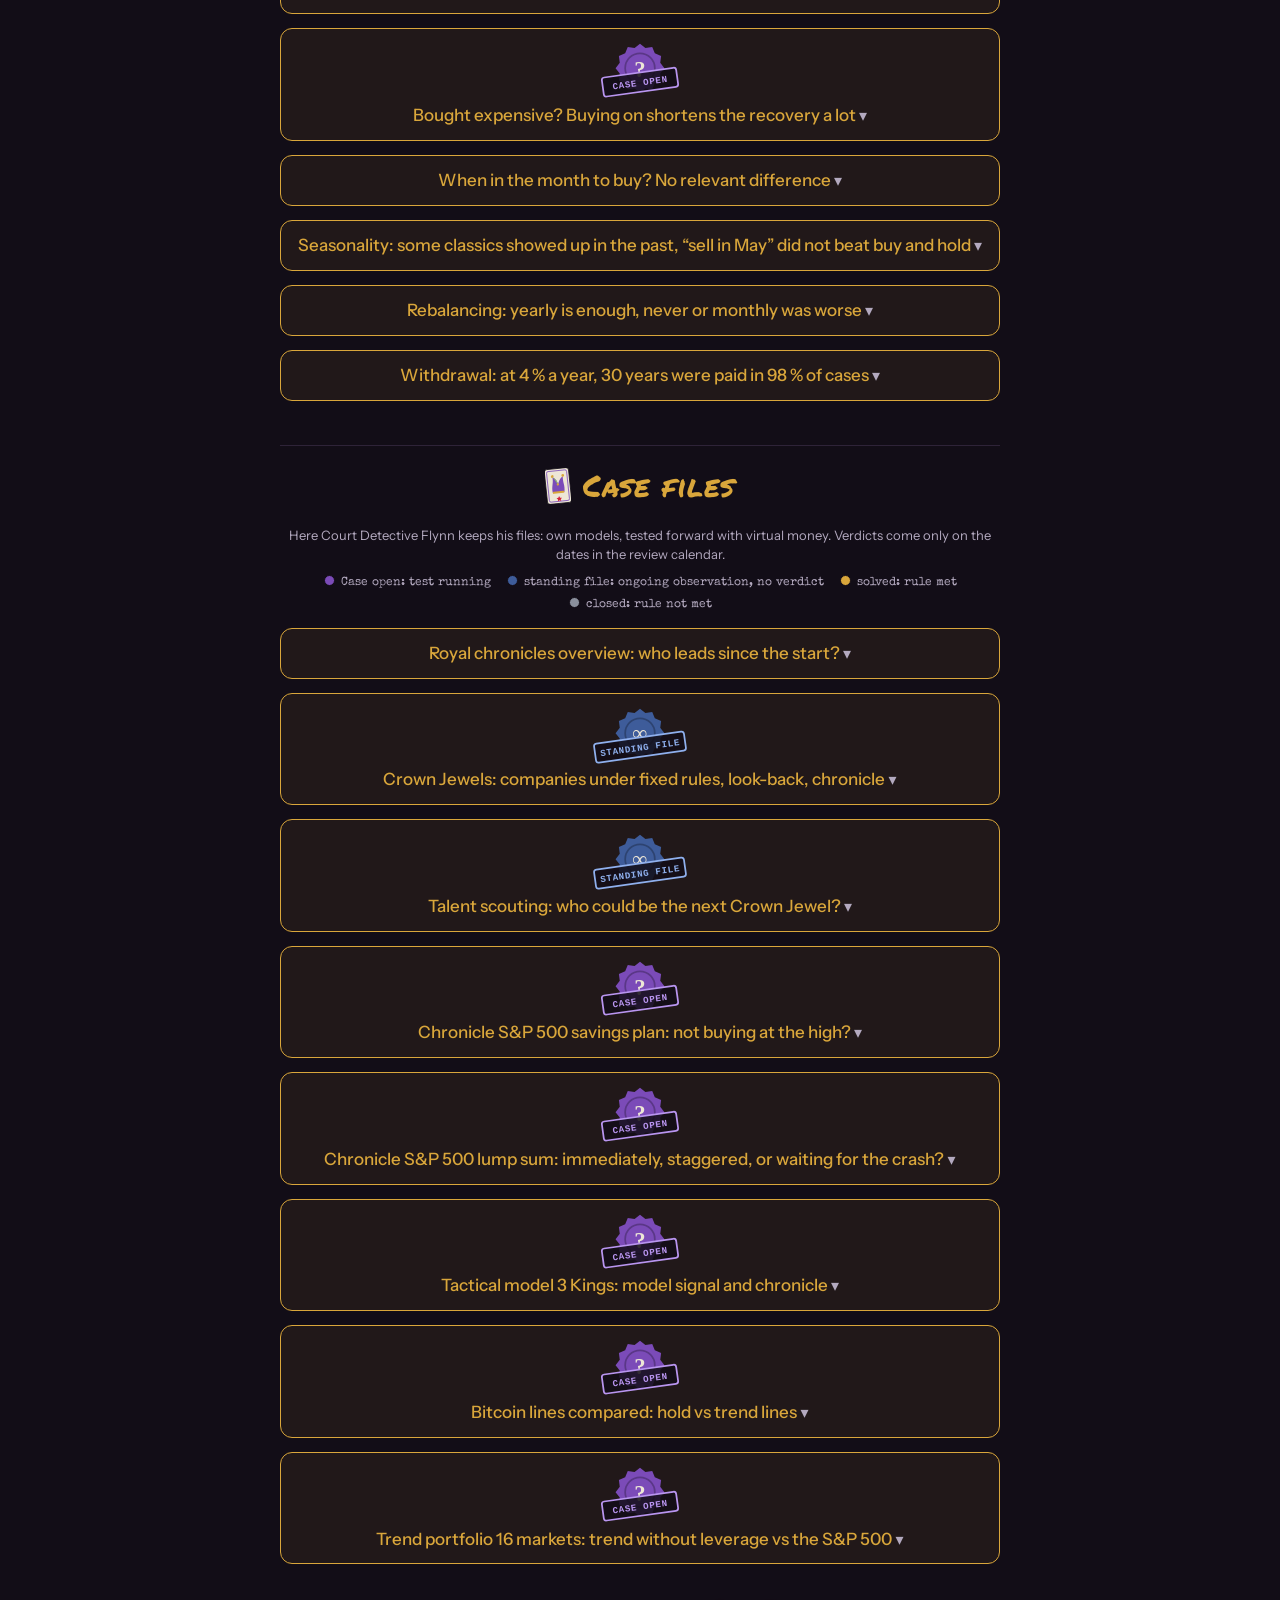
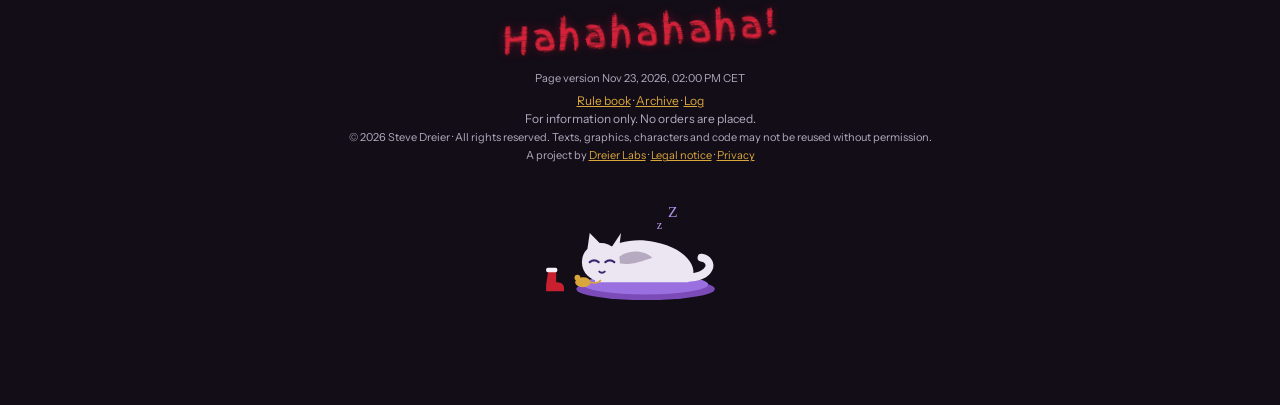
==== commit f24faa72: "Chroniken-Überblick: Umschalter Abstand / Wert je Euro, Erklärtext neu Spaltenköpfe klickbar (auch p" ====
--- a/site/index.html
+++ b/site/index.html
@@ -109,7 +109,7 @@
 body::before{content:"";position:fixed;inset:0;z-index:-1;pointer-events:none;background:radial-gradient(70% 45% at 0% 0%,rgba(123,75,184,.28),transparent 70%),radial-gradient(60% 40% at 100% 100%,rgba(139,194,106,.12),transparent 70%),radial-gradient(40% 30% at 100% 10%,rgba(123,75,184,.14),transparent 70%)}
 body{background:#120D17}
 .sticker{box-shadow:3px 3px 0 #7B4BB8}
-.tgbar{display:inline-flex;align-items:center;gap:8px;margin:12px auto 6px;padding:11px 22px;background:var(--gld);color:#1b1408;border-radius:999px;font-size:15px;font-weight:700;text-decoration:none;text-align:center;max-width:100%;box-shadow:0 0 0 3px rgba(217,179,74,.25),0 6px 18px rgba(0,0,0,.35)}.tgbar:hover{filter:brightness(1.08)}
+.pf th.sk{cursor:pointer;text-decoration:underline dotted;text-underline-offset:3px}.pf th.sk:focus-visible{outline:2px solid var(--gld);outline-offset:2px}.tgbar{display:inline-flex;align-items:center;gap:8px;margin:12px auto 6px;padding:11px 22px;background:var(--gld);color:#1b1408;border-radius:999px;font-size:15px;font-weight:700;text-decoration:none;text-align:center;max-width:100%;box-shadow:0 0 0 3px rgba(217,179,74,.25),0 6px 18px rgba(0,0,0,.35)}.tgbar:hover{filter:brightness(1.08)}
 .crown{filter:drop-shadow(0 6px 18px rgba(123,75,184,.45))}
 
 /* Jokerlachen 2026-11-22 */
@@ -603,15 +603,15 @@
   const L=[],gv=(a,b)=>(a/b-1)*100,v=x=>fx(x,3),d=(a,b)=>{const x=(a/b-1)*100;return `<span style="color:${x>0?"var(--ok)":x<0?"var(--bad)":"var(--mute)"}">${x>0?"+":""}${fx(x,1)} %</span>`};
   const e=w&&w.elite&&w.elite.shadow;
   if(e){const l=(e.lump||[]).slice(-1)[0],r=(e.rows||[]).slice(-1)[0];
-   if(l)L.push([T("Kronjuwelen, Einmalanlage","Crown Jewels, lump sum"),"#jewels",v(l.elite),"S&amp;P 500 "+v(l.spy),d(l.elite,l.spy),e.start,gv(l.elite,l.spy)]);
-   if(r)L.push([T("Kronjuwelen, Sparplan","Crown Jewels, savings plan"),"#jewels",v(r.elite),"S&amp;P 500 "+v(r.spy),d(r.elite,r.spy),e.start,gv(r.elite,r.spy)])}
-  if(sp&&sp.plans){const a=sp.plans.regel,b=sp.plans.sofort;L.push([T("Sparplan S&amp;P 500, nicht am Hoch","S&amp;P 500 plan, not at the high"),"#spar",v(a.value/a.paid),T("sofort ","immediately ")+v(b.value/b.paid),d(a.value,b.value),sp.start,gv(a.value,b.value)])}
-  if(em&&em.values){const u=em.values;L.push([T("Einmalanlage S&amp;P 500, in 12 Raten","S&amp;P 500 lump sum, in 12 instalments"),"#einmal",v(u.raten),T("sofort ","immediately ")+v(u.sofort),d(u.raten,u.sofort),em.start,gv(u.raten,u.sofort)]);L.push([T("Einmalanlage S&amp;P 500, Warten auf −20 %","S&amp;P 500 lump sum, waiting for −20 %"),"#einmal",v(u.warten),T("sofort ","immediately ")+v(u.sofort),d(u.warten,u.sofort),em.start,gv(u.warten,u.sofort)])}
-  if(t16&&t16.fwd!=null)L.push([T("Trendportfolio 16 Märkte","Trend portfolio 16 markets"),"#t16",v(1+t16.fwd),"S&amp;P 500 "+v(1+t16.fwd_spy),d(1+t16.fwd,1+t16.fwd_spy),t16.start,gv(1+t16.fwd,1+t16.fwd_spy)]);
-  if(hb&&hb.shadow!=null&&hb.hold!=null)L.push([T("Taktikmodell 3 Könige","Tactical model 3 Kings"),"#pruef",v(hb.shadow),T("Halten ","Hold ")+v(hb.hold),d(hb.shadow,hb.hold),hb.since,gv(hb.shadow,hb.hold)]);
+   if(l)L.push([T("Kronjuwelen, Einmalanlage","Crown Jewels, lump sum"),"#jewels",v(l.elite),"S&amp;P 500 "+v(l.spy),d(l.elite,l.spy),e.start,gv(l.elite,l.spy),l.elite]);
+   if(r)L.push([T("Kronjuwelen, Sparplan","Crown Jewels, savings plan"),"#jewels",v(r.elite),"S&amp;P 500 "+v(r.spy),d(r.elite,r.spy),e.start,gv(r.elite,r.spy),r.elite])}
+  if(sp&&sp.plans){const a=sp.plans.regel,b=sp.plans.sofort;L.push([T("Sparplan S&amp;P 500, nicht am Hoch","S&amp;P 500 plan, not at the high"),"#spar",v(a.value/a.paid),T("sofort ","immediately ")+v(b.value/b.paid),d(a.value,b.value),sp.start,gv(a.value,b.value),a.value/a.paid])}
+  if(em&&em.values){const u=em.values;L.push([T("Einmalanlage S&amp;P 500, in 12 Raten","S&amp;P 500 lump sum, in 12 instalments"),"#einmal",v(u.raten),T("sofort ","immediately ")+v(u.sofort),d(u.raten,u.sofort),em.start,gv(u.raten,u.sofort),u.raten]);L.push([T("Einmalanlage S&amp;P 500, Warten auf −20 %","S&amp;P 500 lump sum, waiting for −20 %"),"#einmal",v(u.warten),T("sofort ","immediately ")+v(u.sofort),d(u.warten,u.sofort),em.start,gv(u.warten,u.sofort),u.warten])}
+  if(t16&&t16.fwd!=null)L.push([T("Trendportfolio 16 Märkte","Trend portfolio 16 markets"),"#t16",v(1+t16.fwd),"S&amp;P 500 "+v(1+t16.fwd_spy),d(1+t16.fwd,1+t16.fwd_spy),t16.start,gv(1+t16.fwd,1+t16.fwd_spy),1+t16.fwd]);
+  if(hb&&hb.shadow!=null&&hb.hold!=null)L.push([T("Taktikmodell 3 Könige","Tactical model 3 Kings"),"#pruef",v(hb.shadow),T("Halten ","Hold ")+v(hb.hold),d(hb.shadow,hb.hold),hb.since,gv(hb.shadow,hb.hold),hb.shadow]);
   if(!L.length)return;const s=document.getElementById("books");
-  L.sort((p,q)=>(q[6]??-9)-(p[6]??-9));const dd=x=>x?Math.max(0,Math.round((Date.now()-new Date(x+"T12:00:00"))/864e5)):null;
-  s.innerHTML=`<h4>${T("Königliche Chroniken im Überblick","Royal chronicles overview")}</h4><div class="mute" style="margin-bottom:10px"><b>${T("Wie lesen?","How to read")}</b> ${T("Sortiert nach dem Abstand zum <b>eigenen Vergleichswert</b> des jeweiligen Buchs, nicht nach Gesamtrendite. Jedes Buch wird an etwas anderem gemessen, und alle laufen erst wenige Tage. Die Platzierung ist deshalb noch <b>Zufall und keine Aussage über die Qualität</b>.","Sorted by the gap to each book’s <b>own benchmark</b>, not by total return. Every book is measured against something different, and all have run only a few days. The ranking is therefore still <b>chance and no statement about quality</b>.")}</div><table class="pf"><tr><th style="text-align:left">#</th><th style="text-align:left">${T("Buch","Book")}</th><th>${T("Wert je Euro","Value per euro")}</th><th>${T("Vergleich","Benchmark")}</th><th>${T("Abstand","Gap")}</th></tr>${L.map((x,i)=>`<tr><td class="mute" style="text-align:left">${i+1}</td><td style="text-align:left"><a href="${x[1]}" style="color:var(--text)">${x[0]}</a><br><span class="mute">${T("seit ","since ")}${x[5]?fmtDay(x[5]):"–"}${dd(x[5])!=null?`<br>${dd(x[5])} ${T(dd(x[5])===1?"Tag":"Tage",dd(x[5])===1?"day":"days")} ${T("Laufzeit","running")}`:""}</span></td><td>${x[2]}</td><td>${x[3]}</td><td>${x[4]}</td></tr>`).join("")}</table><div class="mute" style="font-size:12px">${T("Test nach vorn mit virtuellem Geld, Start = 1,000. Bewertet wird nur an den Terminen im Prüfkalender, nicht nach dieser Tabelle. Details in den einzelnen Büchern darunter.","Forward test with virtual money, start = 1.000. Verdicts come only on the dates in the review calendar, not from this table. Details in the individual books below.")}</div>`;s.hidden=false});
+  let SK=6;const draw=()=>{L.sort((p,q)=>(q[SK]??-9)-(p[SK]??-9));const dd=x=>x?Math.max(0,Math.round((Date.now()-new Date(x+"T12:00:00"))/864e5)):null;
+  s.innerHTML=`<h4>${T("Königliche Chroniken im Überblick","Royal chronicles overview")}</h4><div class="mute" style="margin-bottom:10px"><b>${T("Wie lesen?","How to read")}</b> ${T("Zwei Sichten, per Klick auf den Spaltenkopf umschaltbar. <b>Abstand</b> (Standard): schlägt das Buch seinen <b>eigenen Vergleichswert</b>? <b>Wert je Euro</b>: wie viel ein eingesetzter Euro heute wert ist, also ob das Buch im Plus liegt. Beides zählt, aber nicht gleich: Die Bücher starten an verschiedenen Tagen und messen sich an verschiedenen Vergleichen, deshalb ist der Wert je Euro nur bedingt vergleichbar, ein Buch kann im Plus liegen und trotzdem hinter seinem Vergleich zurückbleiben. Alle laufen erst wenige Tage, die Platzierung ist <b>Zufall und keine Aussage über die Qualität</b>.","Two views, switchable by clicking a column header. <b>Gap</b> (default): does the book beat its <b>own benchmark</b>? <b>Value per euro</b>: what one invested euro is worth today, i.e. whether the book is in profit. Both count, but not equally: the books start on different days and are measured against different benchmarks, so value per euro is only partly comparable, and a book can be in profit and still fall behind its benchmark. All have run only a few days, so the ranking is <b>chance and no statement about quality</b>.")}</div><table class="pf"><tr><th style="text-align:left">#</th><th style="text-align:left">${T("Buch","Book")}</th><th class="sk" data-sk="7" tabindex="0" role="button" title="${T("Nach Wert je Euro sortieren","Sort by value per euro")}">${T("Wert je Euro","Value per euro")}${SK===7?" ▼":" ↕"}</th><th>${T("Vergleich","Benchmark")}</th><th class="sk" data-sk="6" tabindex="0" role="button" title="${T("Nach Abstand sortieren","Sort by gap")}">${T("Abstand","Gap")}${SK===6?" ▼":" ↕"}</th></tr>${L.map((x,i)=>`<tr><td class="mute" style="text-align:left">${i+1}</td><td style="text-align:left"><a href="${x[1]}" style="color:var(--text)">${x[0]}</a><br><span class="mute">${T("seit ","since ")}${x[5]?fmtDay(x[5]):"–"}${dd(x[5])!=null?`<br>${dd(x[5])} ${T(dd(x[5])===1?"Tag":"Tage",dd(x[5])===1?"day":"days")} ${T("Laufzeit","running")}`:""}</span></td><td>${x[2]}</td><td>${x[3]}</td><td>${x[4]}</td></tr>`).join("")}</table><div class="mute" style="font-size:12px">${T("Test nach vorn mit virtuellem Geld, Start = 1,000. Bewertet wird nur an den Terminen im Prüfkalender, nicht nach dieser Tabelle. Details in den einzelnen Büchern darunter.","Forward test with virtual money, start = 1.000. Verdicts come only on the dates in the review calendar, not from this table. Details in the individual books below.")}</div>`;s.querySelectorAll("th.sk").forEach(h=>{const go=()=>{SK=+h.dataset.sk;draw()};h.onclick=go;h.onkeydown=e=>{if(e.key==="Enter"||e.key===" "){e.preventDefault();go()}}})};draw();s.hidden=false});
 
  fetch("einmal.json",{cache:"no-store"}).then(r=>r.ok?r.json():null).then(e=>{if(!e||!e.values)return;const sec=document.getElementById("einmal");if(!sec)return;
   const u=e.values,v3=x=>fx(x,3),gp=(a,b)=>{const x=(a/b-1)*100;return `<span style="color:${x>0?"var(--ok)":x<0?"var(--bad)":"var(--mute)"}">${x>0?"+":""}${fx(x,1)} %</span>`};
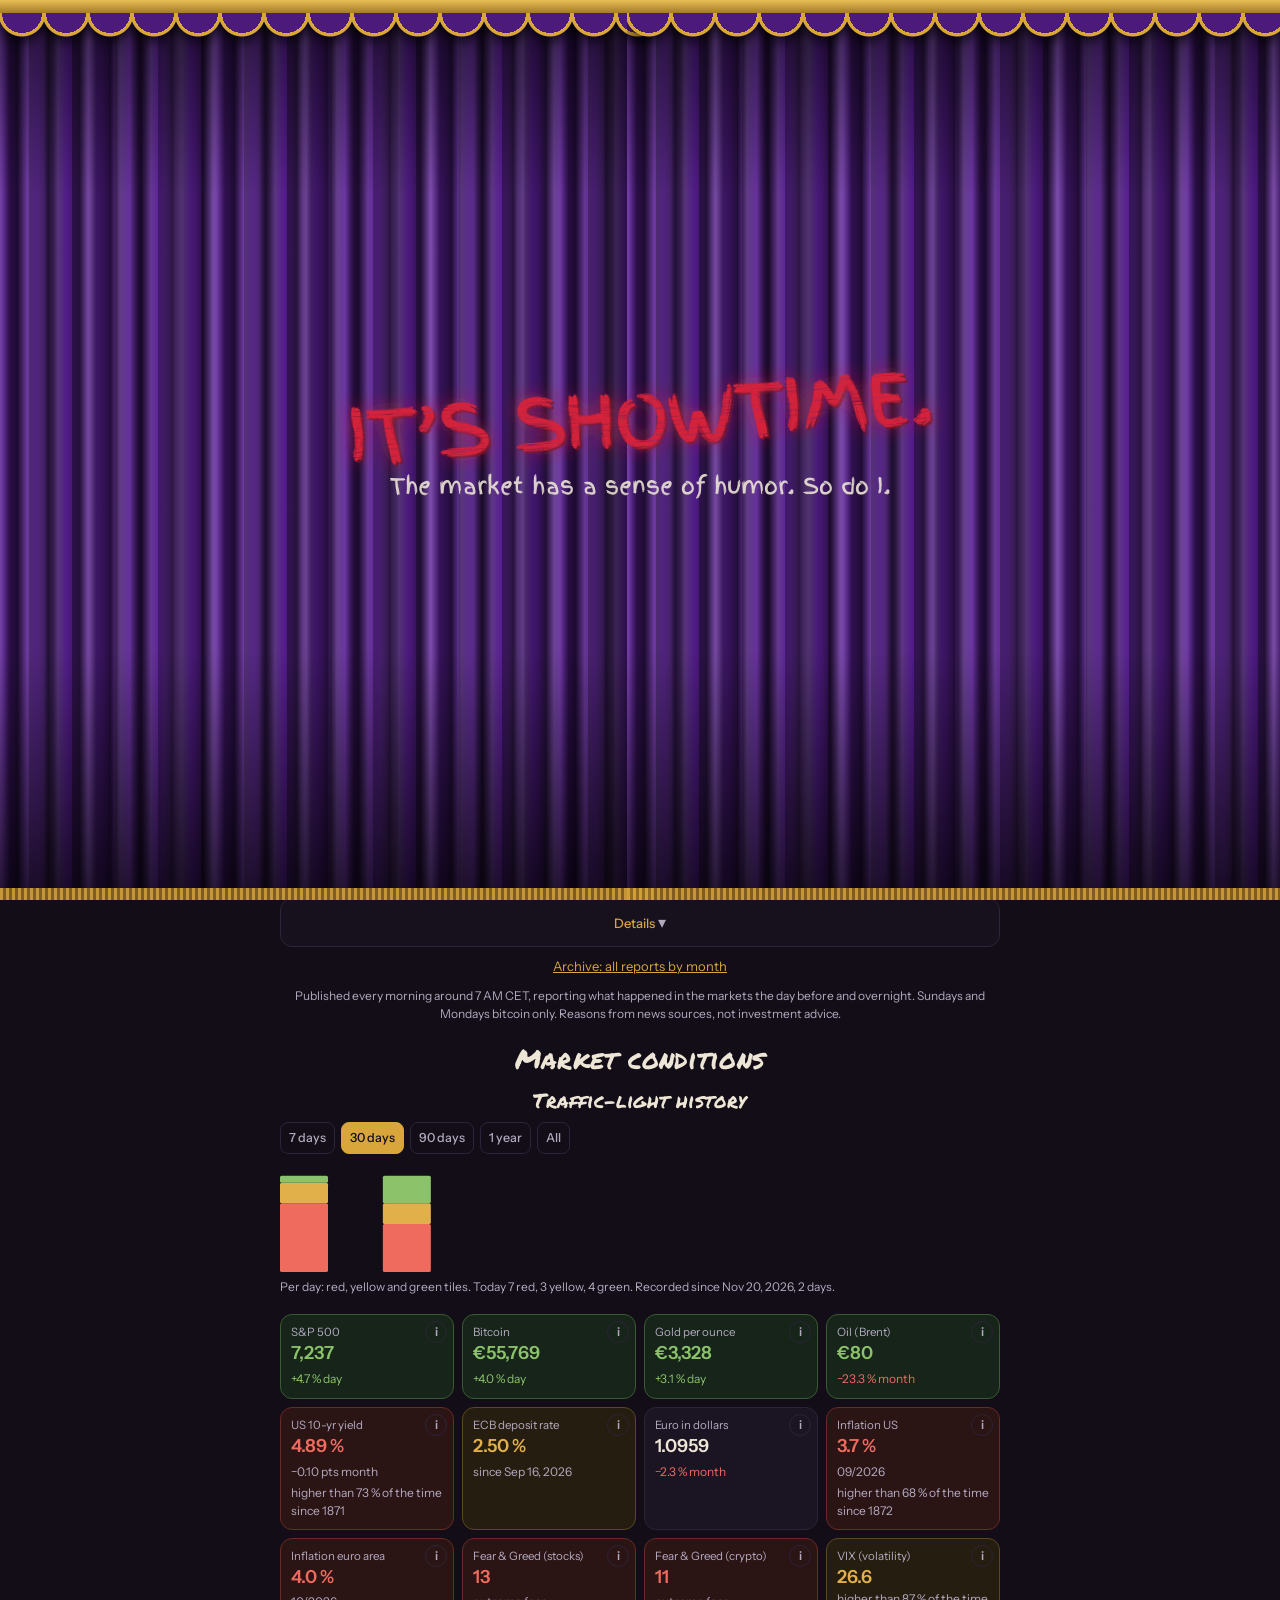
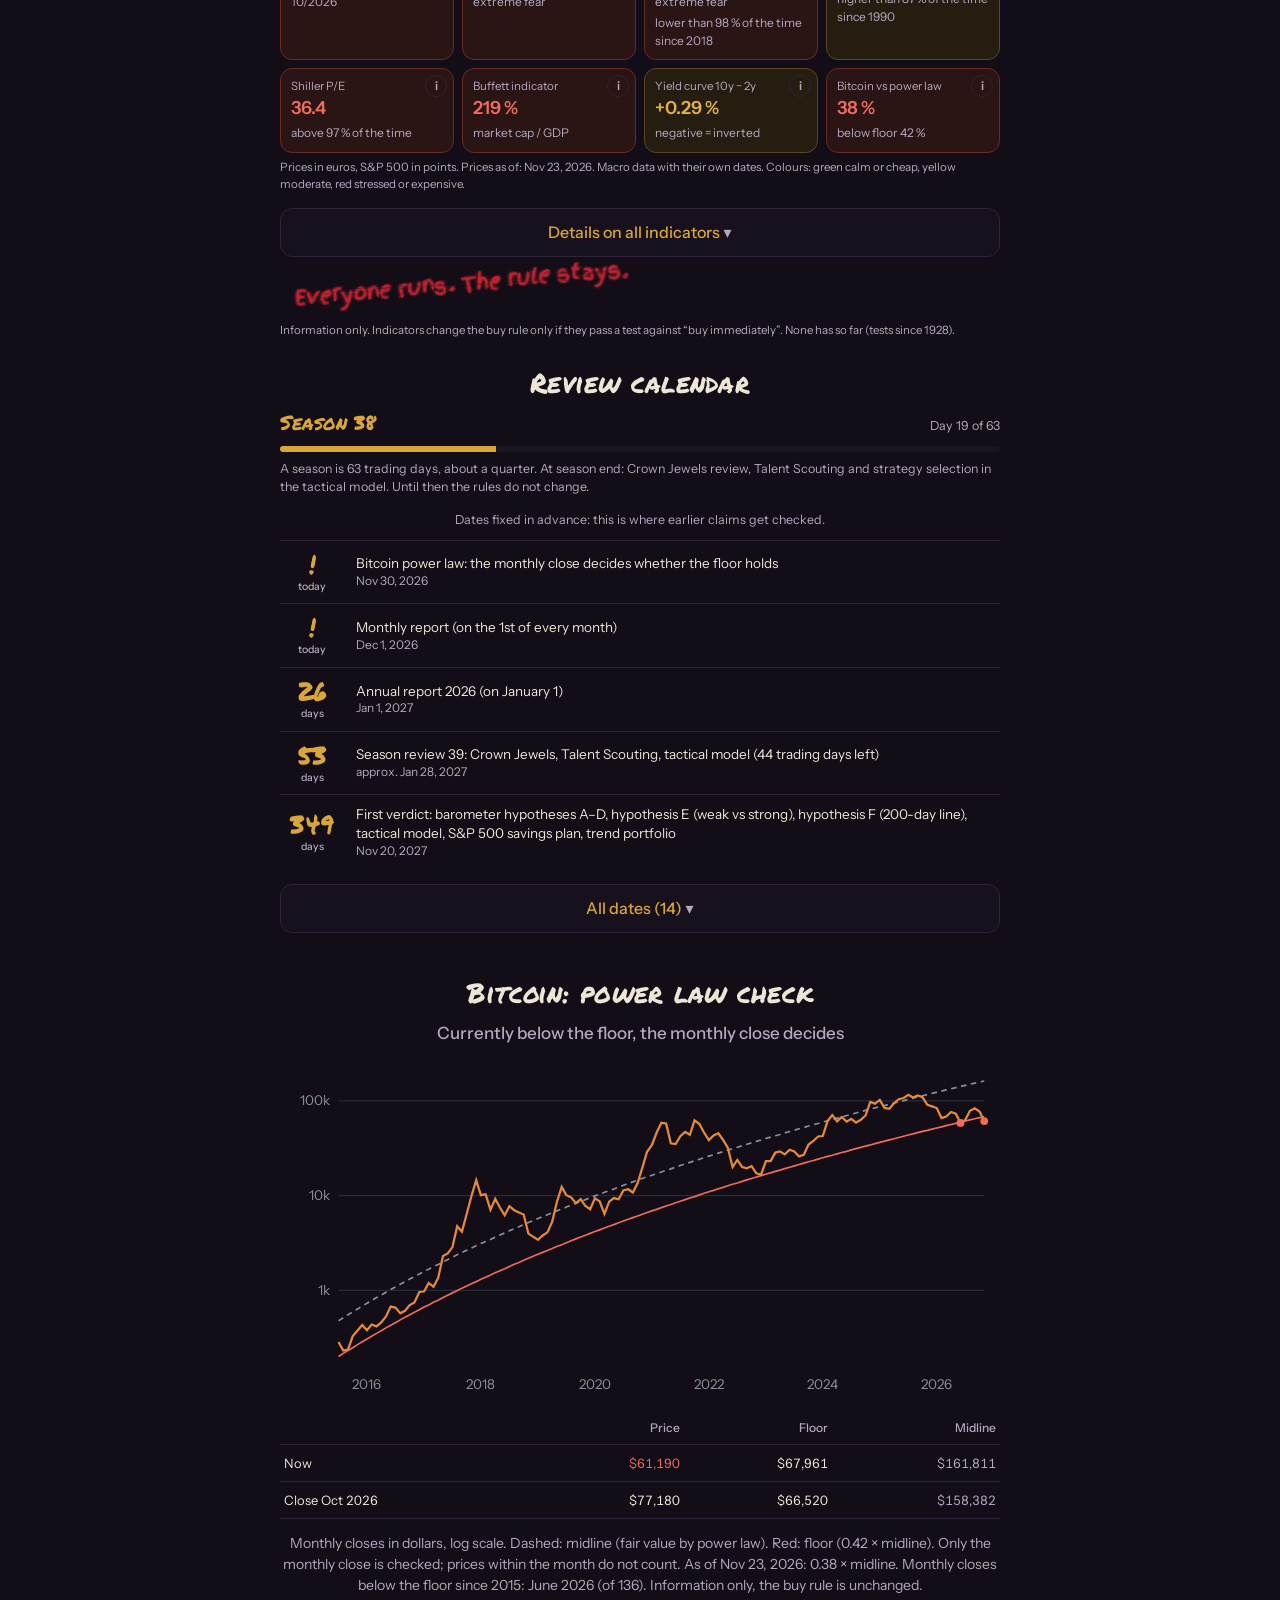
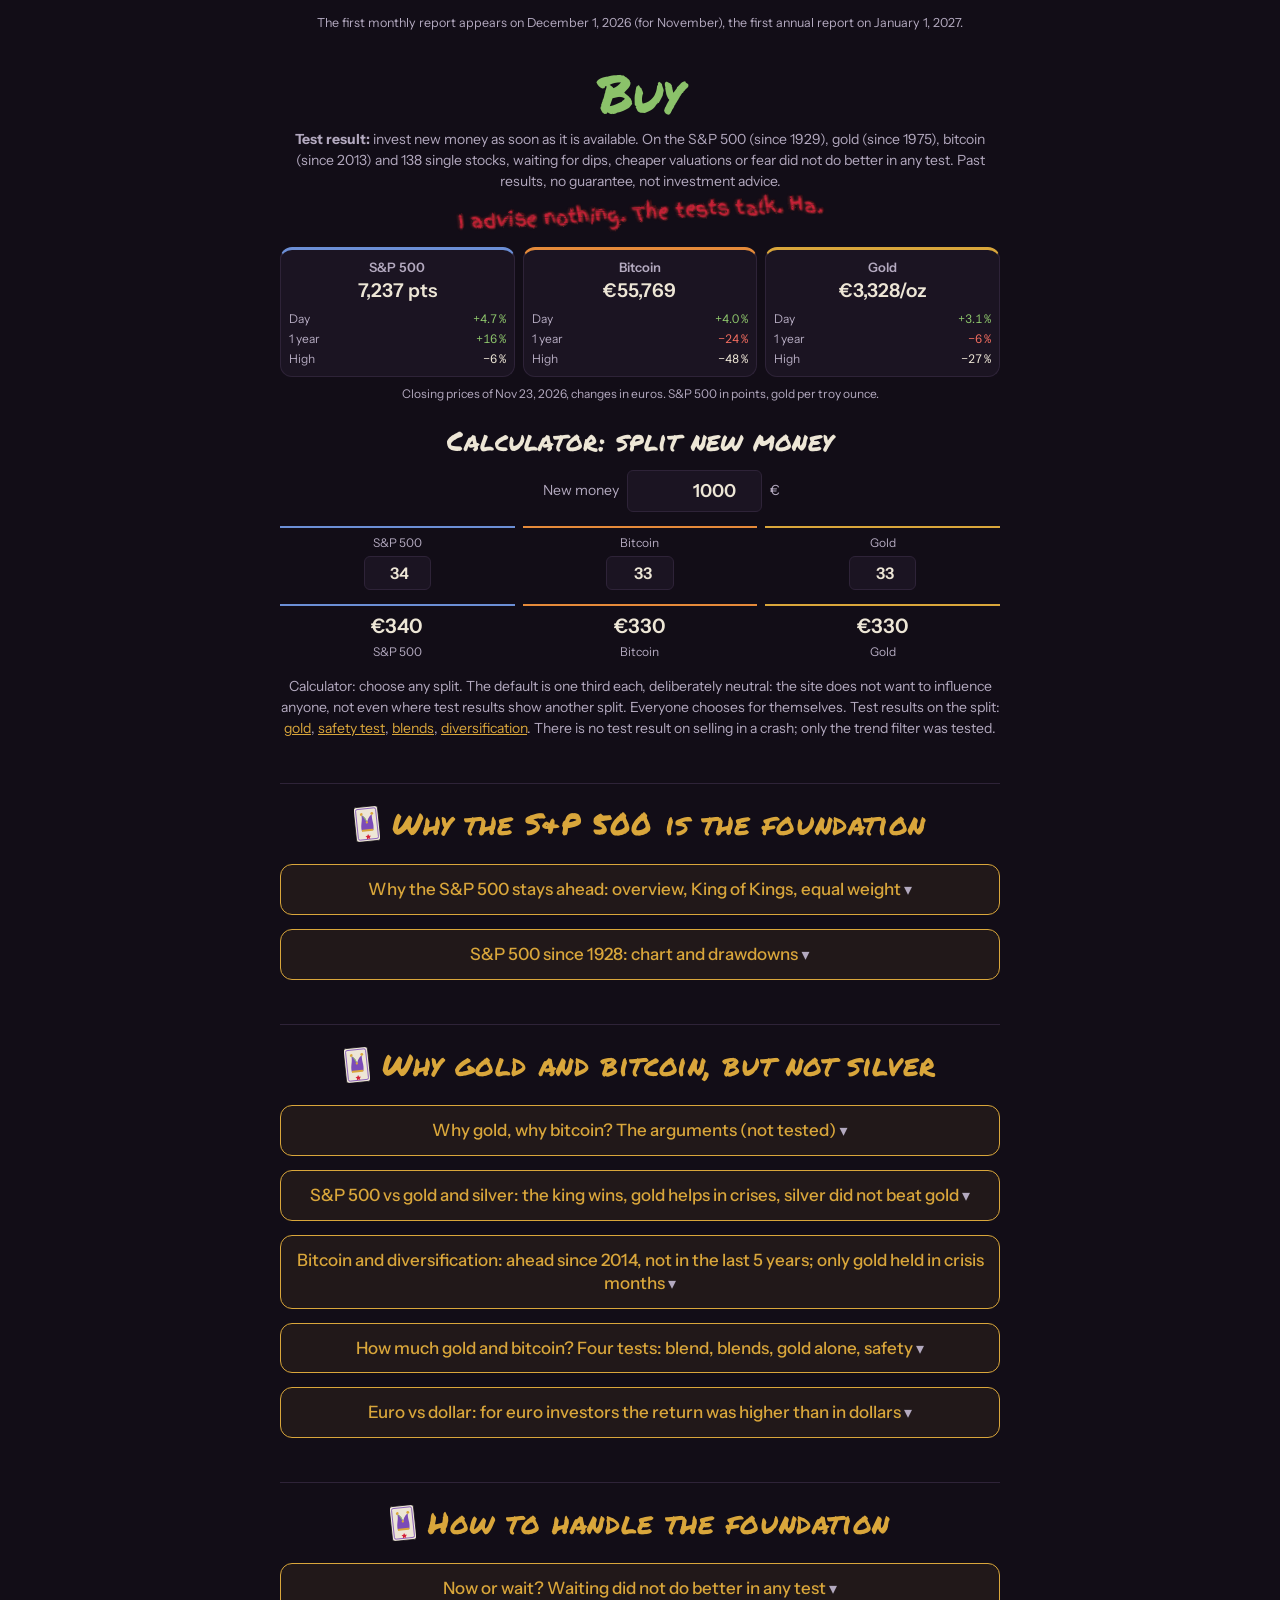
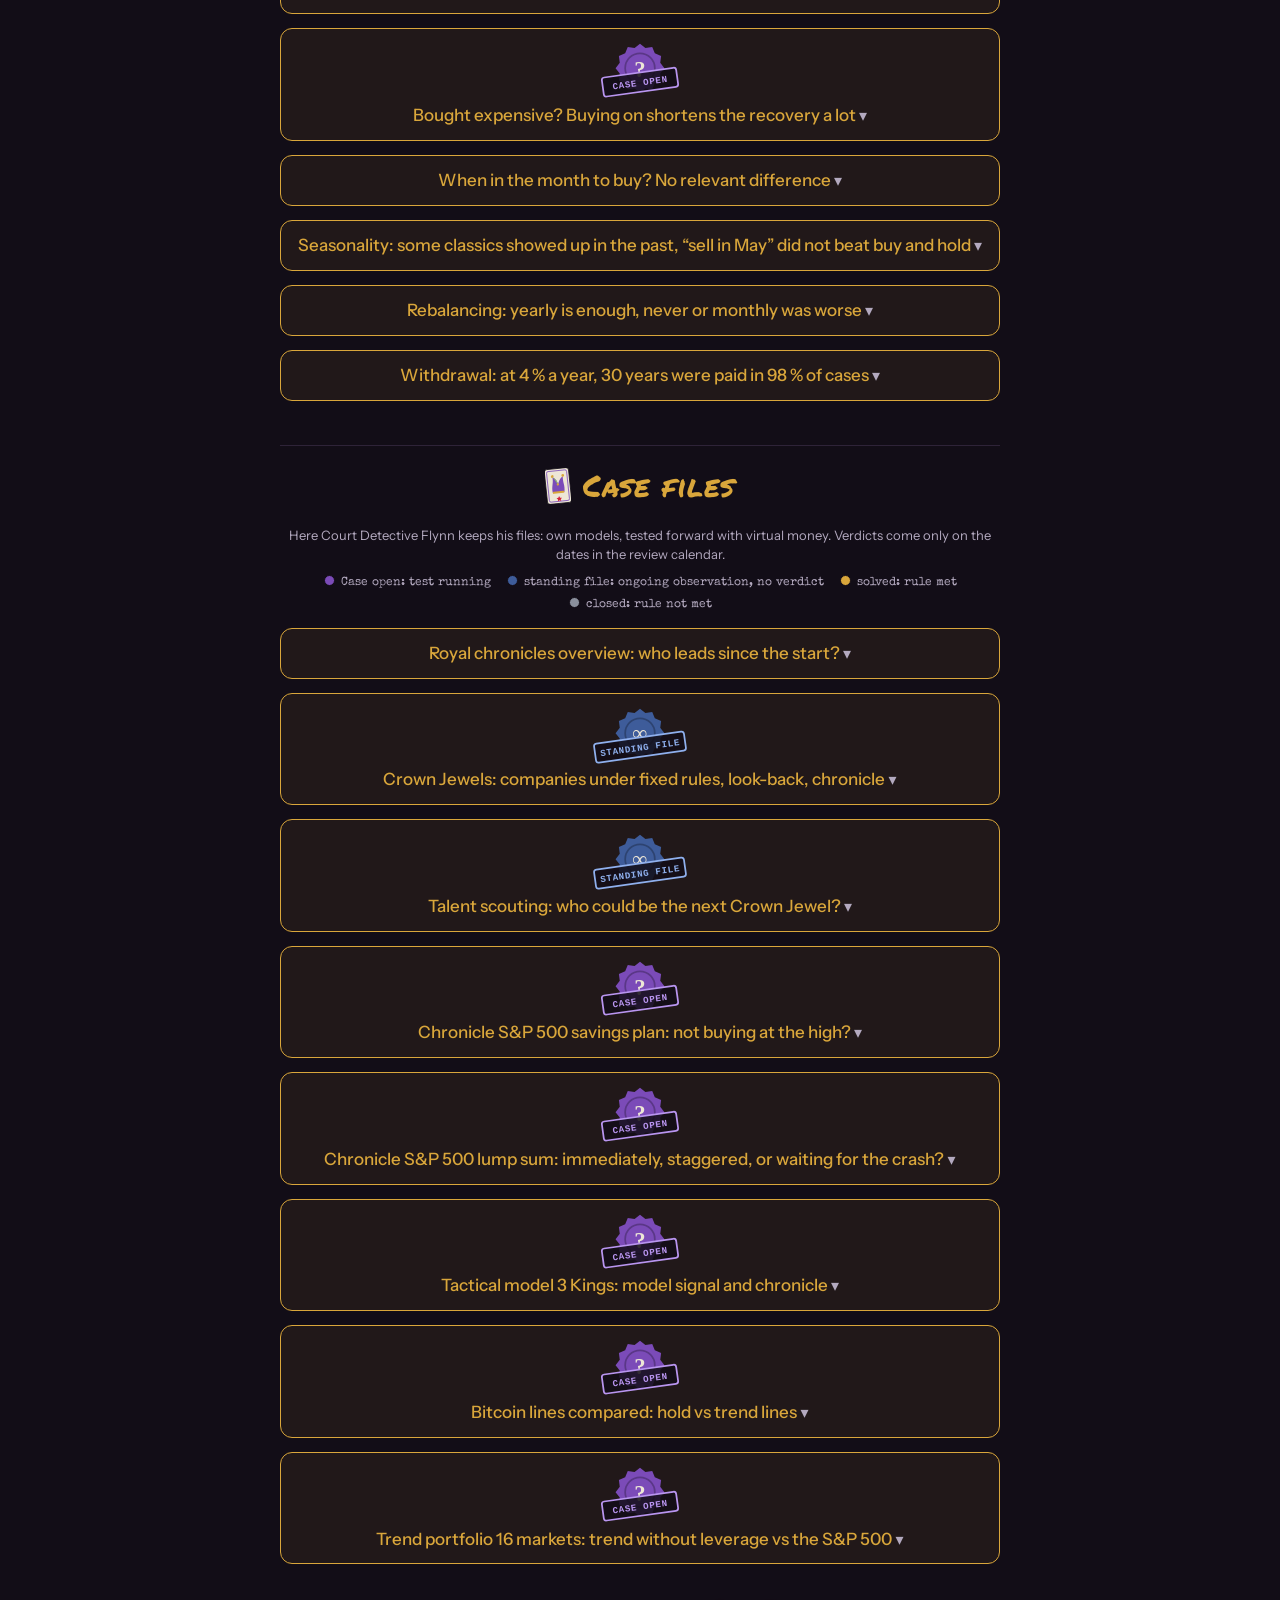
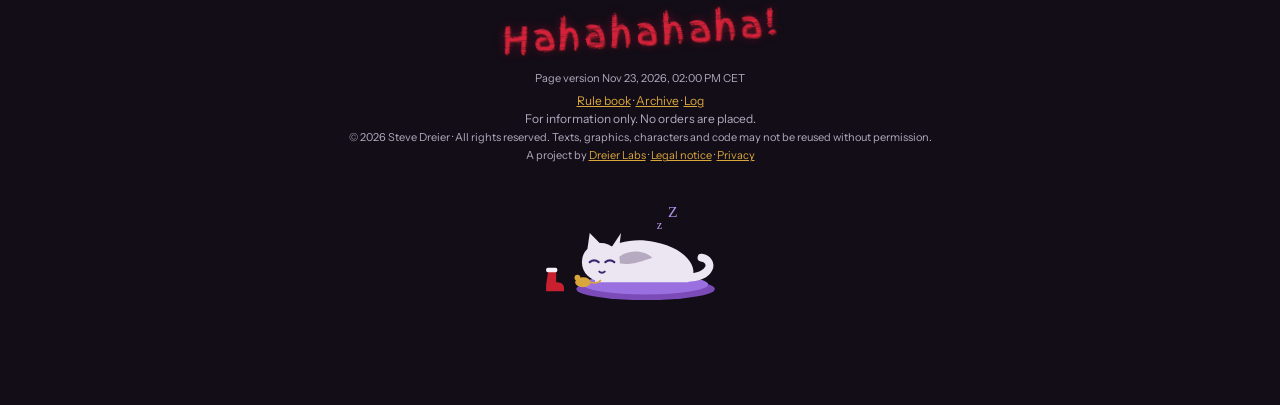
==== commit fb0bc9eb: "Hofbericht: Montagsausgabe nicht mehr als Wochenende beschriftet Co-Authored-By: Claude Sonnet 5.5 <" ====
--- a/site/index.html
+++ b/site/index.html
@@ -502,7 +502,7 @@
   const it=(n.items||[]);if(!it.length)return;
   const e=s=>String(s).replace(/&/g,"&amp;").replace(/</g,"&lt;").replace(/>/g,"&gt;");
   const one=(x,big)=>{const hl=EN&&x.headline_en?x.headline_en:x.headline,ln=EN&&x.lines_en?x.lines_en:(x.lines||[]),we=/^(Wochenende|Weekend)/.test(x.headline);
-   return `<div style="text-align:left;margin:${big?"14px 0 0":"18px 0 0"}"><div style="font-size:12px;color:var(--mute)">${we?(()=>{const d=new Date(x.date+"T12:00:00"),p=new Date(d-864e5),wd=EN?["Sun","Mon","Tue","Wed","Thu","Fri","Sat"]:["So.","Mo.","Di.","Mi.","Do.","Fr.","Sa."],dm=z=>EN?z.toLocaleDateString("en-GB",{day:"numeric",month:"short"}):z.getDate()+"."+(z.getMonth()+1)+".";return T("Wochenende ","Weekend ")+wd[p.getDay()]+" "+dm(p)+T(" bis "," to ")+wd[d.getDay()]+" "+dm(d)+T(", nur Bitcoin",", bitcoin only")})():T("Börsentag ","Trading day ")+fmtDay(x.date)}${x.published?" · "+T("Bericht ","Report ")+e(EN&&x.published_en?x.published_en:x.published):""}</div>
+   return `<div style="text-align:left;margin:${big?"14px 0 0":"18px 0 0"}"><div style="font-size:12px;color:var(--mute)">${we?(()=>{const d=new Date(x.date+"T12:00:00"),p=new Date(d-864e5),wd=EN?["Sun","Mon","Tue","Wed","Thu","Fri","Sat"]:["So.","Mo.","Di.","Mi.","Do.","Fr.","Sa."],dm=z=>EN?z.toLocaleDateString("en-GB",{day:"numeric",month:"short"}):z.getDate()+"."+(z.getMonth()+1)+".";return (d.getDay()===1?"":T("Wochenende ","Weekend "))+wd[p.getDay()]+" "+dm(p)+T(" bis "," to ")+wd[d.getDay()]+" "+dm(d)+T(", nur Bitcoin",", bitcoin only")})():T("Börsentag ","Trading day ")+fmtDay(x.date)}${x.published?" · "+T("Bericht ","Report ")+e(EN&&x.published_en?x.published_en:x.published):""}</div>
    <div style="font:600 ${big?"15px":"14px"}/1.35 var(--sans);margin:2px 0 4px;color:${x.move?"var(--warn)":"var(--text)"}">${e(hl)}</div>
    ${ln.slice(0,1).map(l=>`<p style="margin:0 0 4px;font-size:13px;line-height:1.45;color:#C9C4B8">${e(l)}</p>`).join("")}
    ${ln.length>1||(x.sources||[]).length?`<details class="more" style="margin-top:4px"><summary style="font-size:13px">${T("Details","Details")}</summary>${ln.slice(1).map(l=>`<p style="margin:6px 0 4px;font-size:13px;line-height:1.45;color:#C9C4B8">${e(l)}</p>`).join("")}
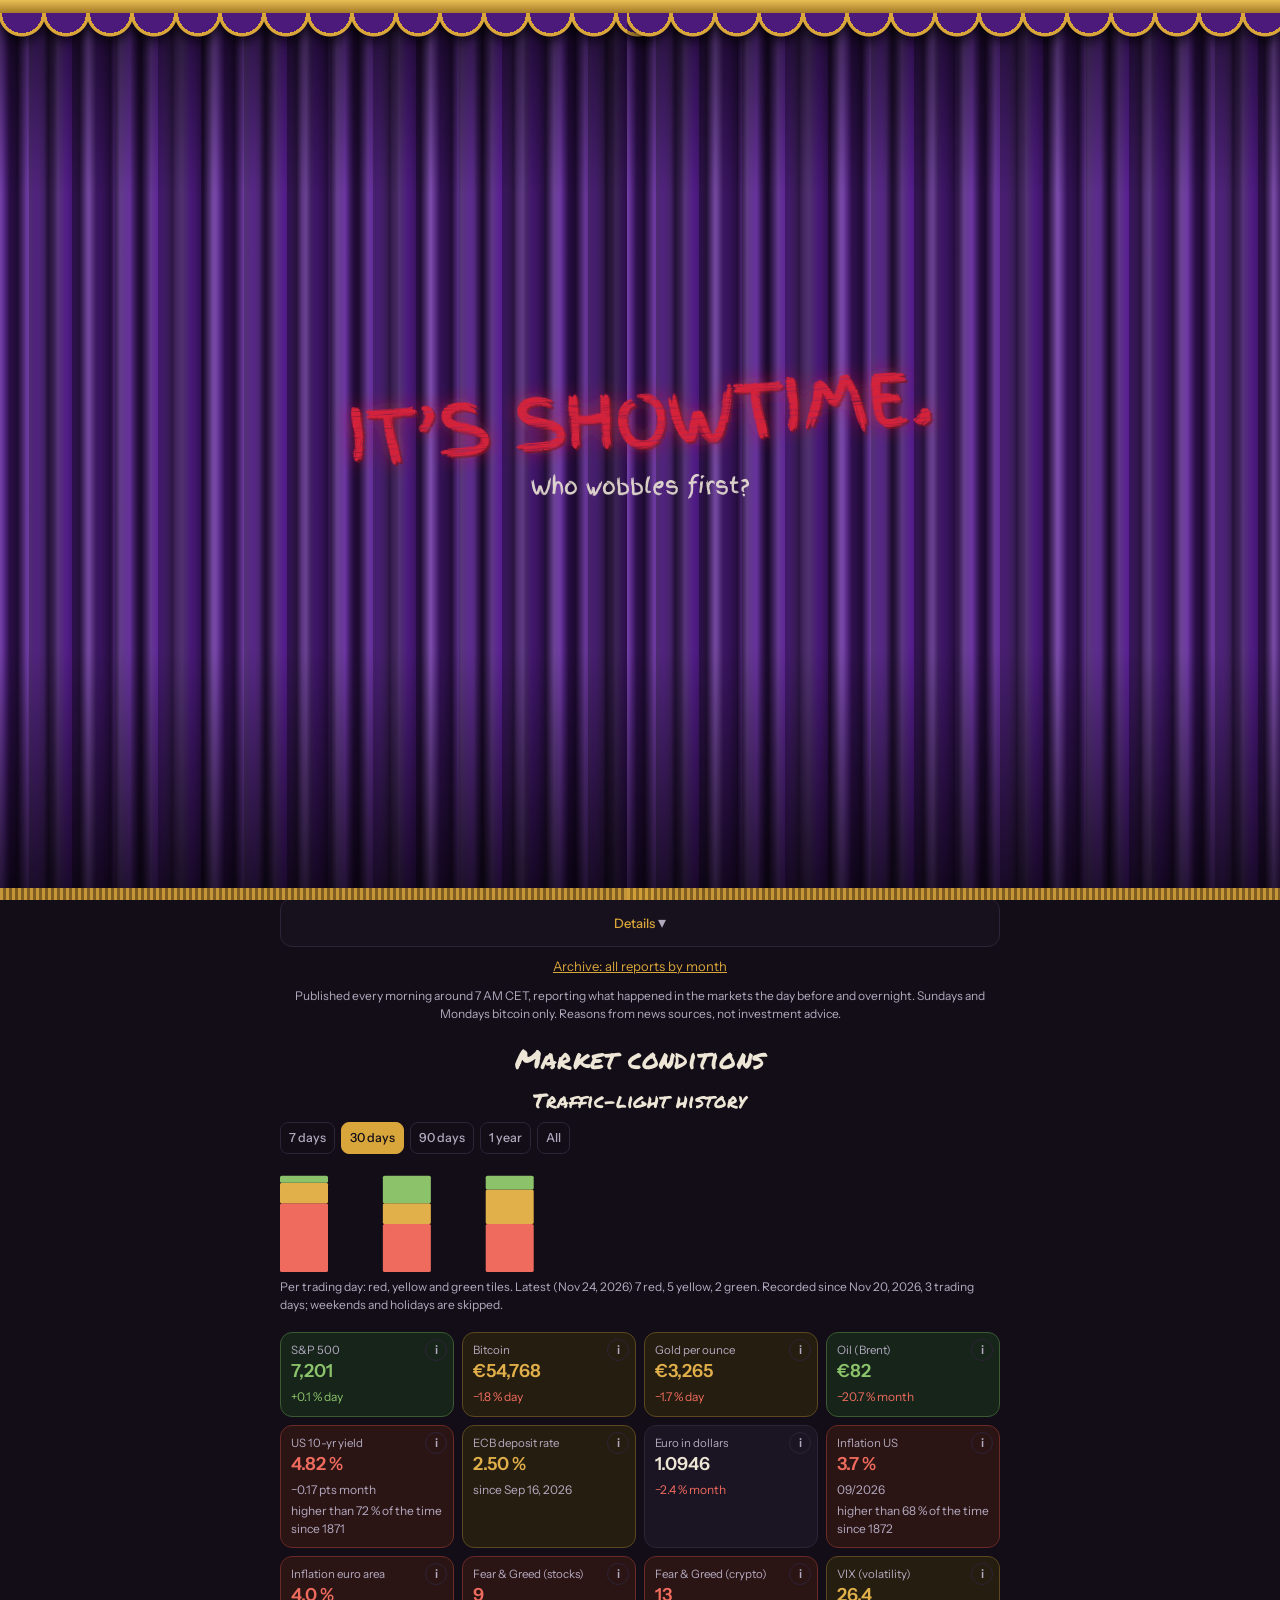
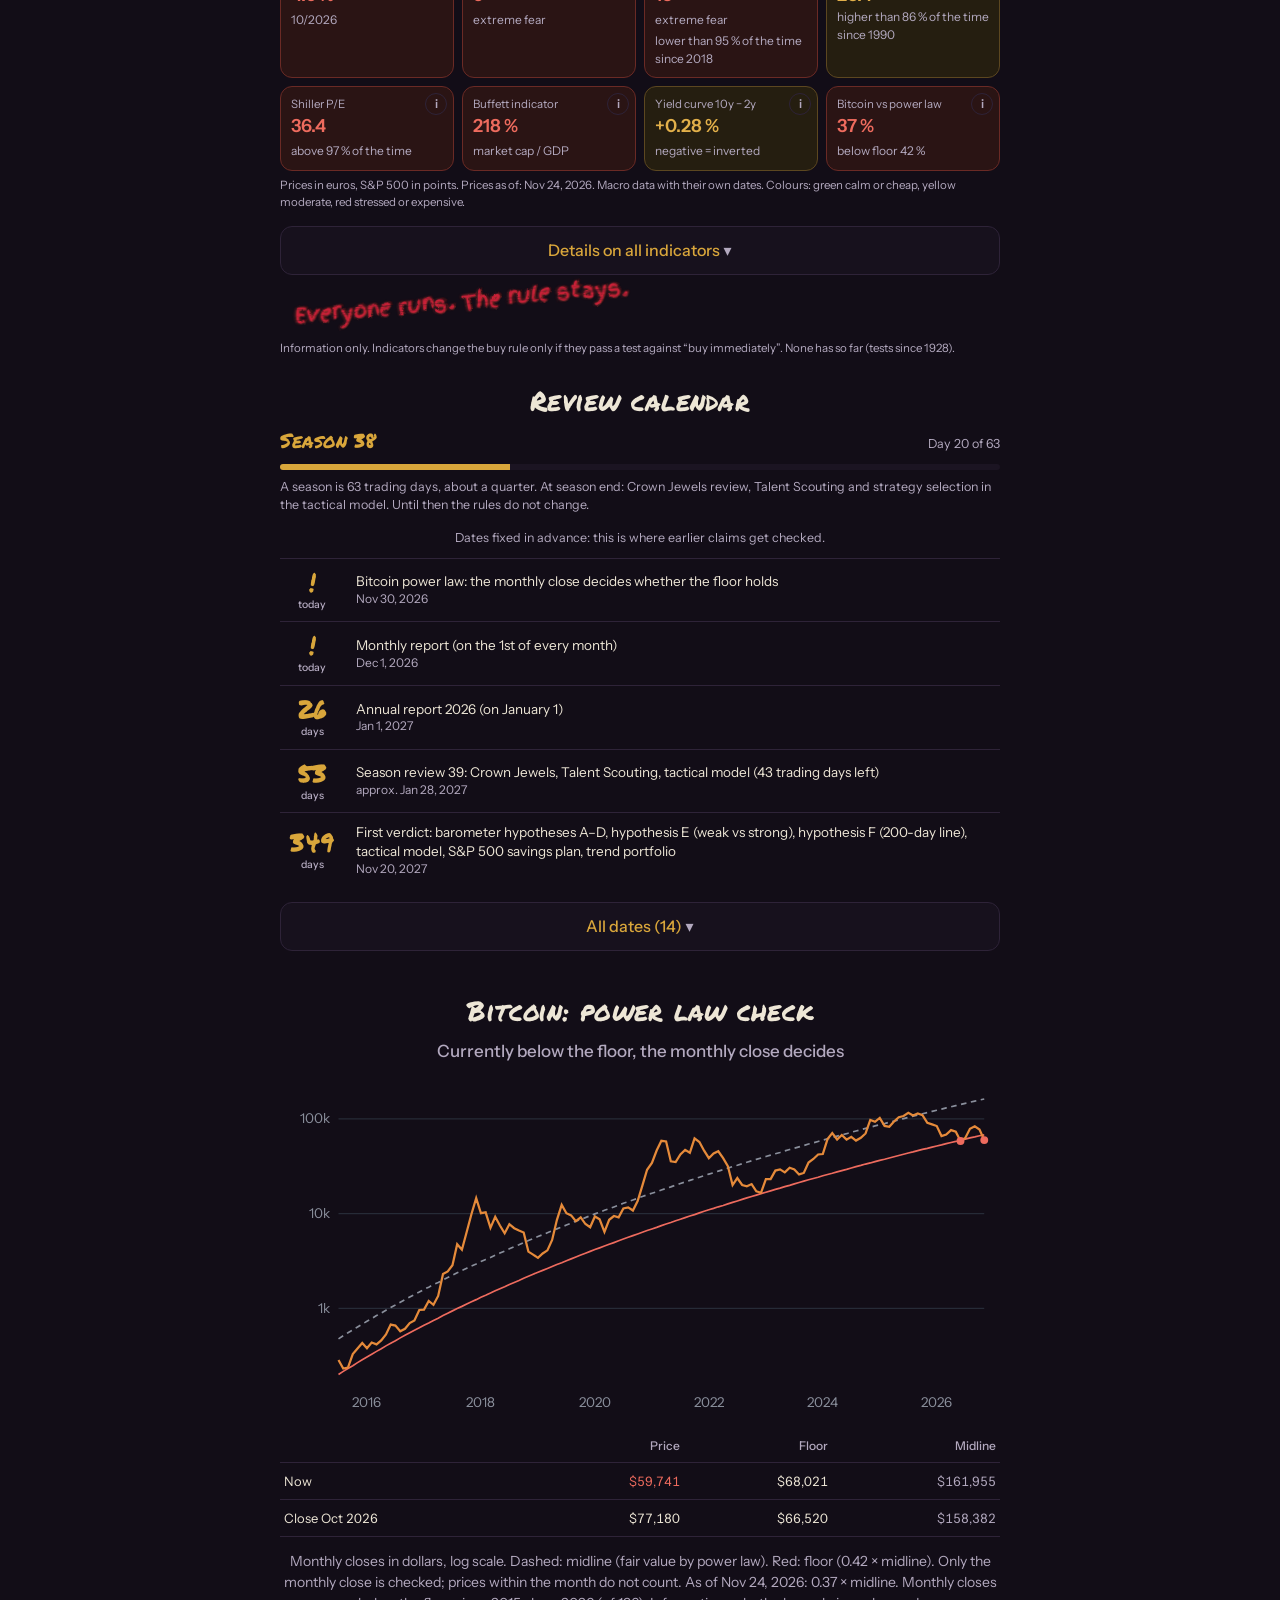
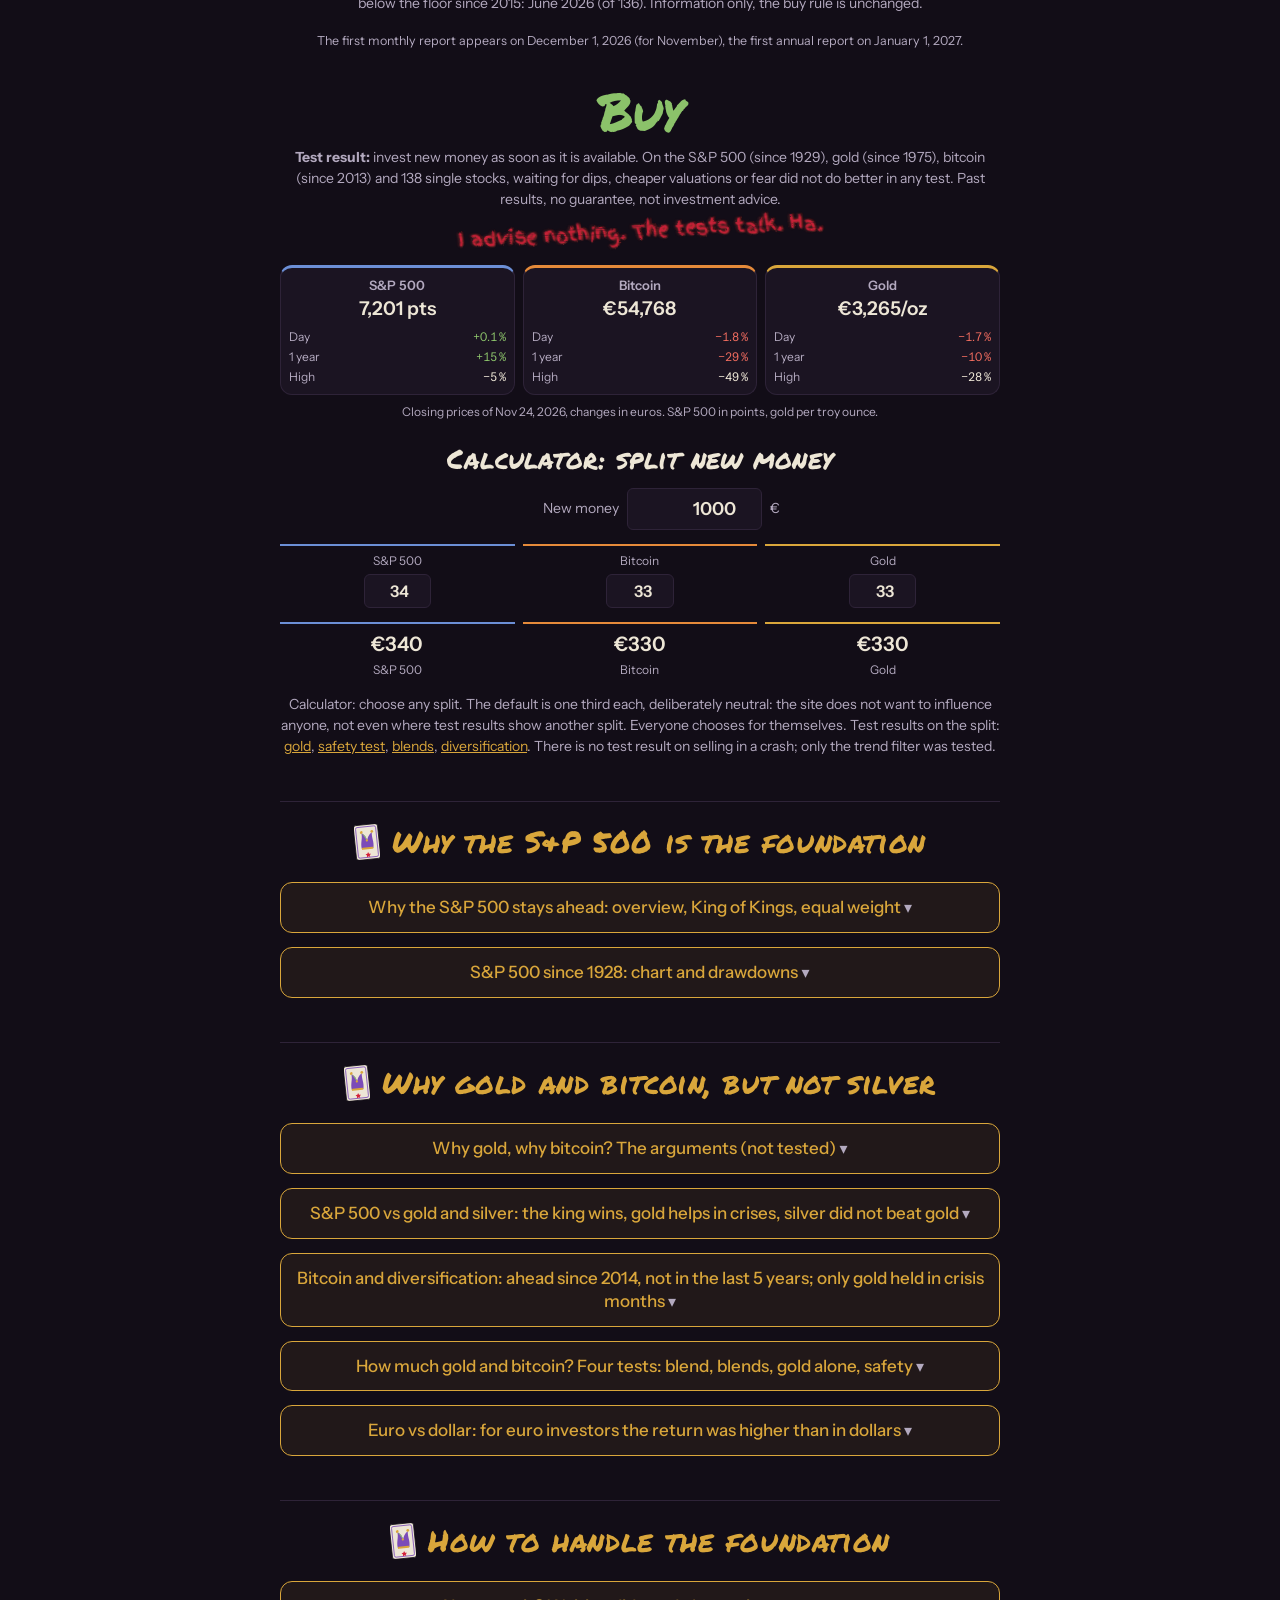
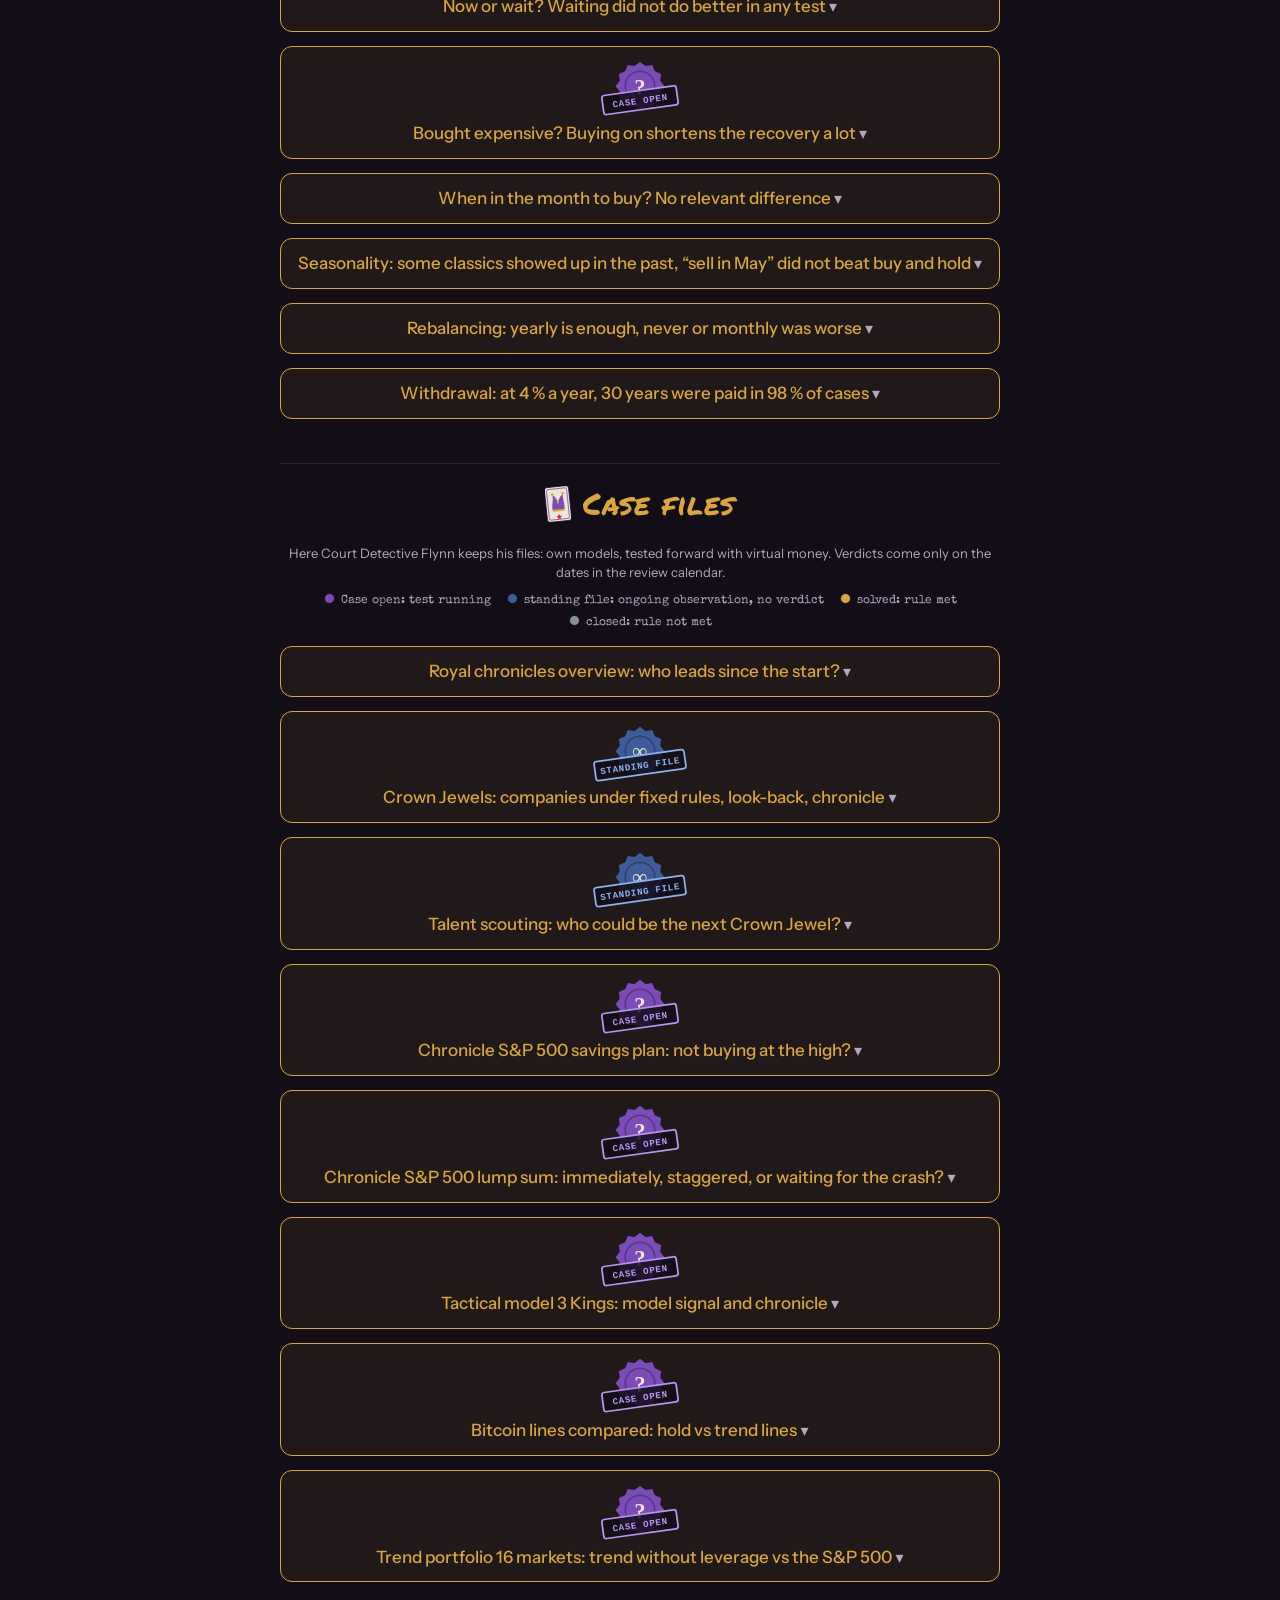
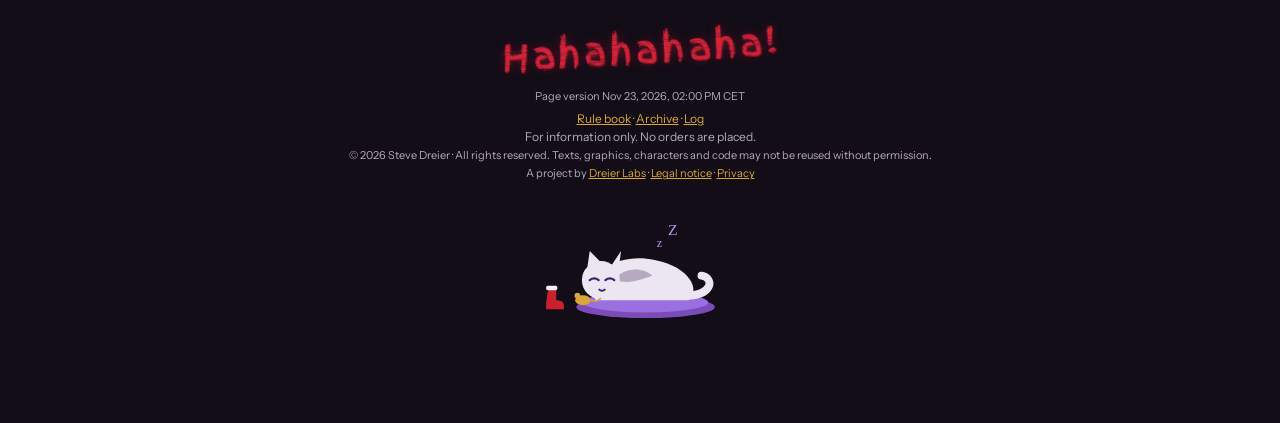
==== commit 710f08a4: "Verlauf der Ampel: Börsentage statt Tage, Datum des letzten Eintrags statt Heute Co-Authored-By: Cla" ====
--- a/site/index.html
+++ b/site/index.html
@@ -654,8 +654,8 @@
   const draw=()=>{const L=N?H.slice(-N):H,W=600,Hh=110,eff=Math.max(N?Math.min(N,H.length):H.length,7),bw=Math.max(1,Math.min(40,W/eff-(eff>120?.3:2))),tot=16,
     bars=L.map((x,i)=>{const X=i*(W/eff),h=k=>x[k]/tot*Hh;let y=Hh,o="";for(const [k,c] of [["r","#EE6B5E"],["y","#E2B04A"],["g","#8BC26A"]]){const hh=h(k);y-=hh;o+=`<rect x="${X}" y="${y}" width="${bw}" height="${hh}" fill="${c}" rx="1.5"/>`}return o}).join("");
     s.innerHTML=`<h4 class="bhh">${T("Verlauf der Ampel","Traffic-light history")}</h4><div class="seg" role="group" aria-label="${T("Zeitraum","Period")}">${[7,30,90,365,0].map(k=>`<button type="button" data-n="${k}" aria-pressed="${k===N}">${k===365?T("1 Jahr","1 year"):k===0?T("Alles","All"):k+" "+T("Tage","days")}</button>`).join("")}</div>
-    <svg viewBox="0 0 ${W} ${Hh}" width="100%" height="${Hh}" role="img" aria-label="${T("Rote, gelbe und grüne Kacheln je Tag","Red, yellow and green tiles per day")}" preserveAspectRatio="none">${bars}</svg>
-    <div class="mute" style="font-size:12px">${T(`Je Tag: rote, gelbe und grüne Kacheln. Heute ${H[H.length-1].r} rot, ${H[H.length-1].y} gelb, ${H[H.length-1].g} grün. Aufzeichnung seit ${fmtDay(H[0].d)}, ${H.length} ${H.length===1?"Tag":"Tage"}.`,`Per day: red, yellow and green tiles. Today ${H[H.length-1].r} red, ${H[H.length-1].y} yellow, ${H[H.length-1].g} green. Recorded since ${fmtDay(H[0].d)}, ${H.length} ${H.length===1?"day":"days"}.`)}</div>`;
+    <svg viewBox="0 0 ${W} ${Hh}" width="100%" height="${Hh}" role="img" aria-label="${T("Rote, gelbe und grüne Kacheln je Börsentag","Red, yellow and green tiles per trading day")}" preserveAspectRatio="none">${bars}</svg>
+    <div class="mute" style="font-size:12px">${T(`Je Börsentag: rote, gelbe und grüne Kacheln. Zuletzt (${fmtDay(H[H.length-1].d)}) ${H[H.length-1].r} rot, ${H[H.length-1].y} gelb, ${H[H.length-1].g} grün. Aufzeichnung seit ${fmtDay(H[0].d)}, ${H.length} ${H.length===1?"Börsentag":"Börsentage"}; Wochenenden und Feiertage entfallen.`,`Per trading day: red, yellow and green tiles. Latest (${fmtDay(H[H.length-1].d)}) ${H[H.length-1].r} red, ${H[H.length-1].y} yellow, ${H[H.length-1].g} green. Recorded since ${fmtDay(H[0].d)}, ${H.length} trading ${H.length===1?"day":"days"}; weekends and holidays are skipped.`)}</div>`;
     s.querySelectorAll("button[data-n]").forEach(b=>b.onclick=()=>{N=+b.dataset.n;draw()})};
   draw();s.hidden=false}).catch(()=>{});
  fetch("calendar.json",{cache:"no-store"}).then(r=>r.ok?r.json():null).then(C=>{if(!C||!C.items)return;const s=document.getElementById("cal"),now=new Date();now.setHours(0,0,0,0);
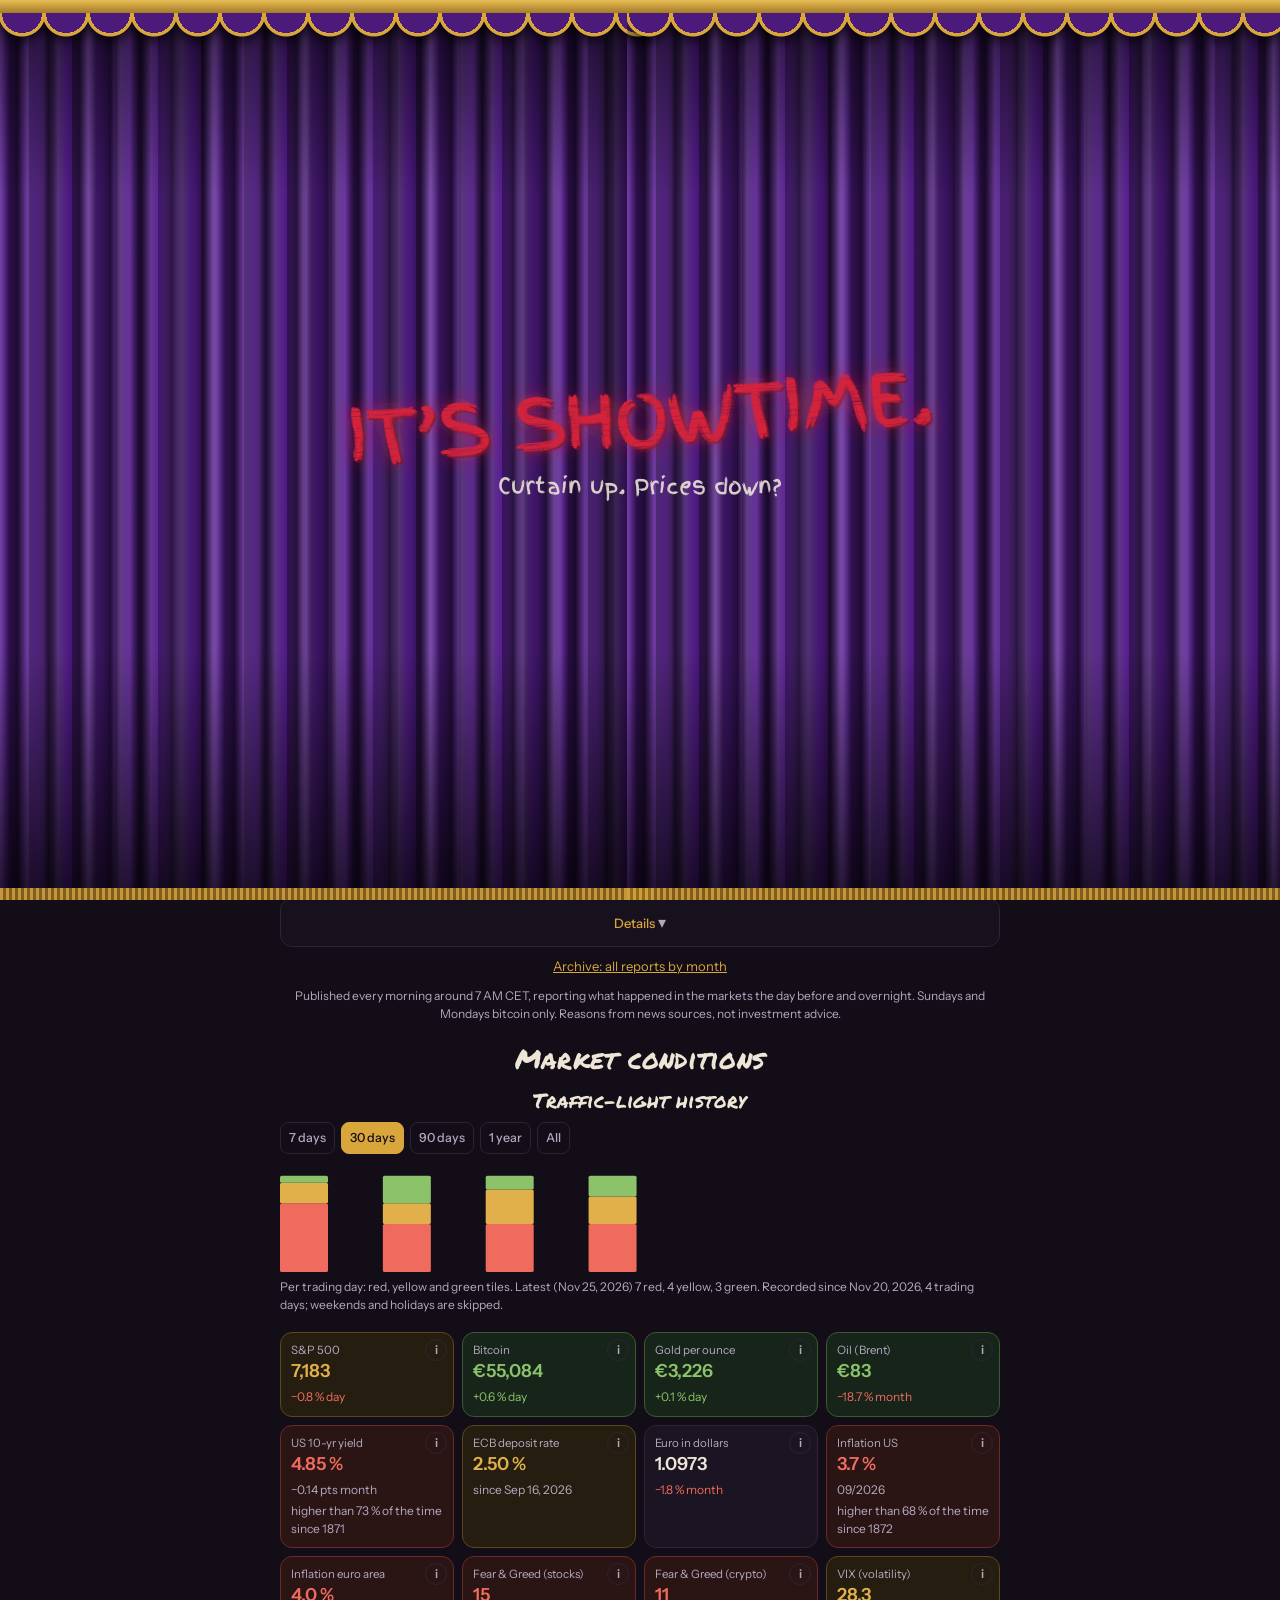
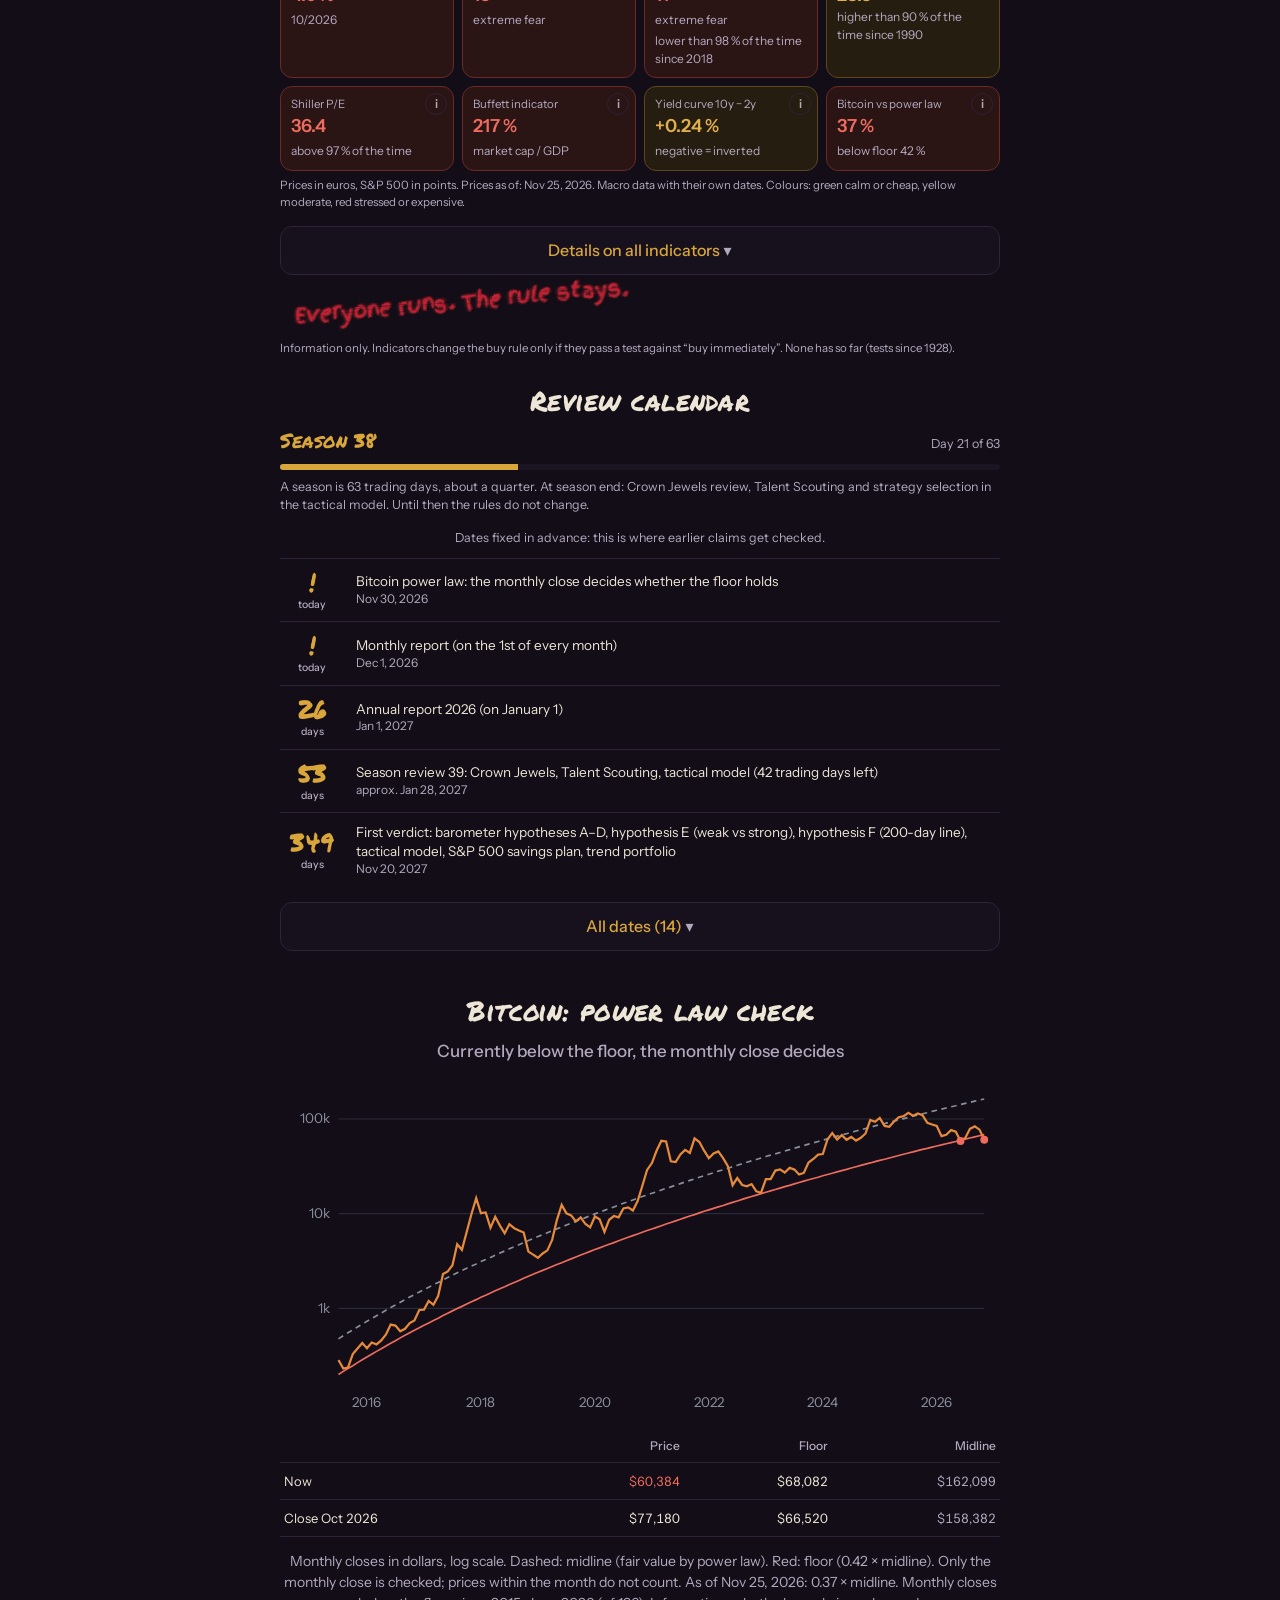
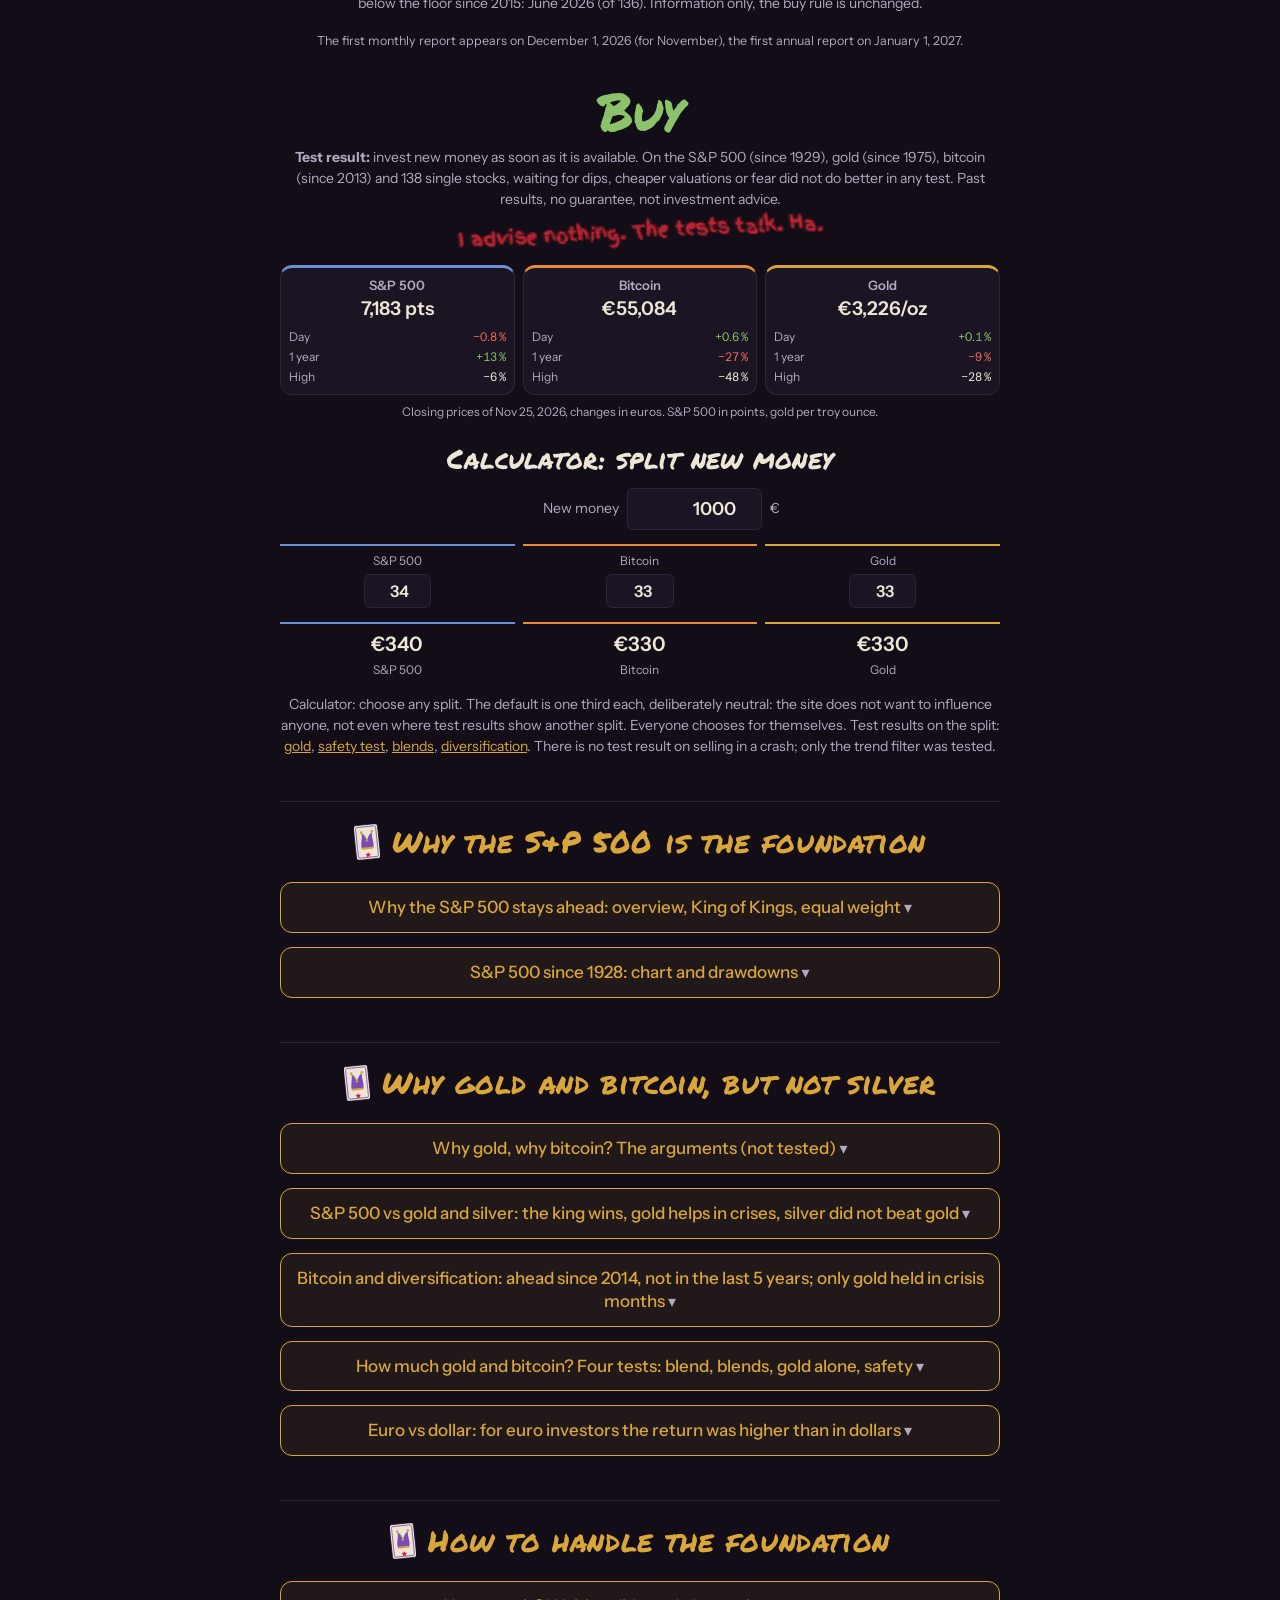
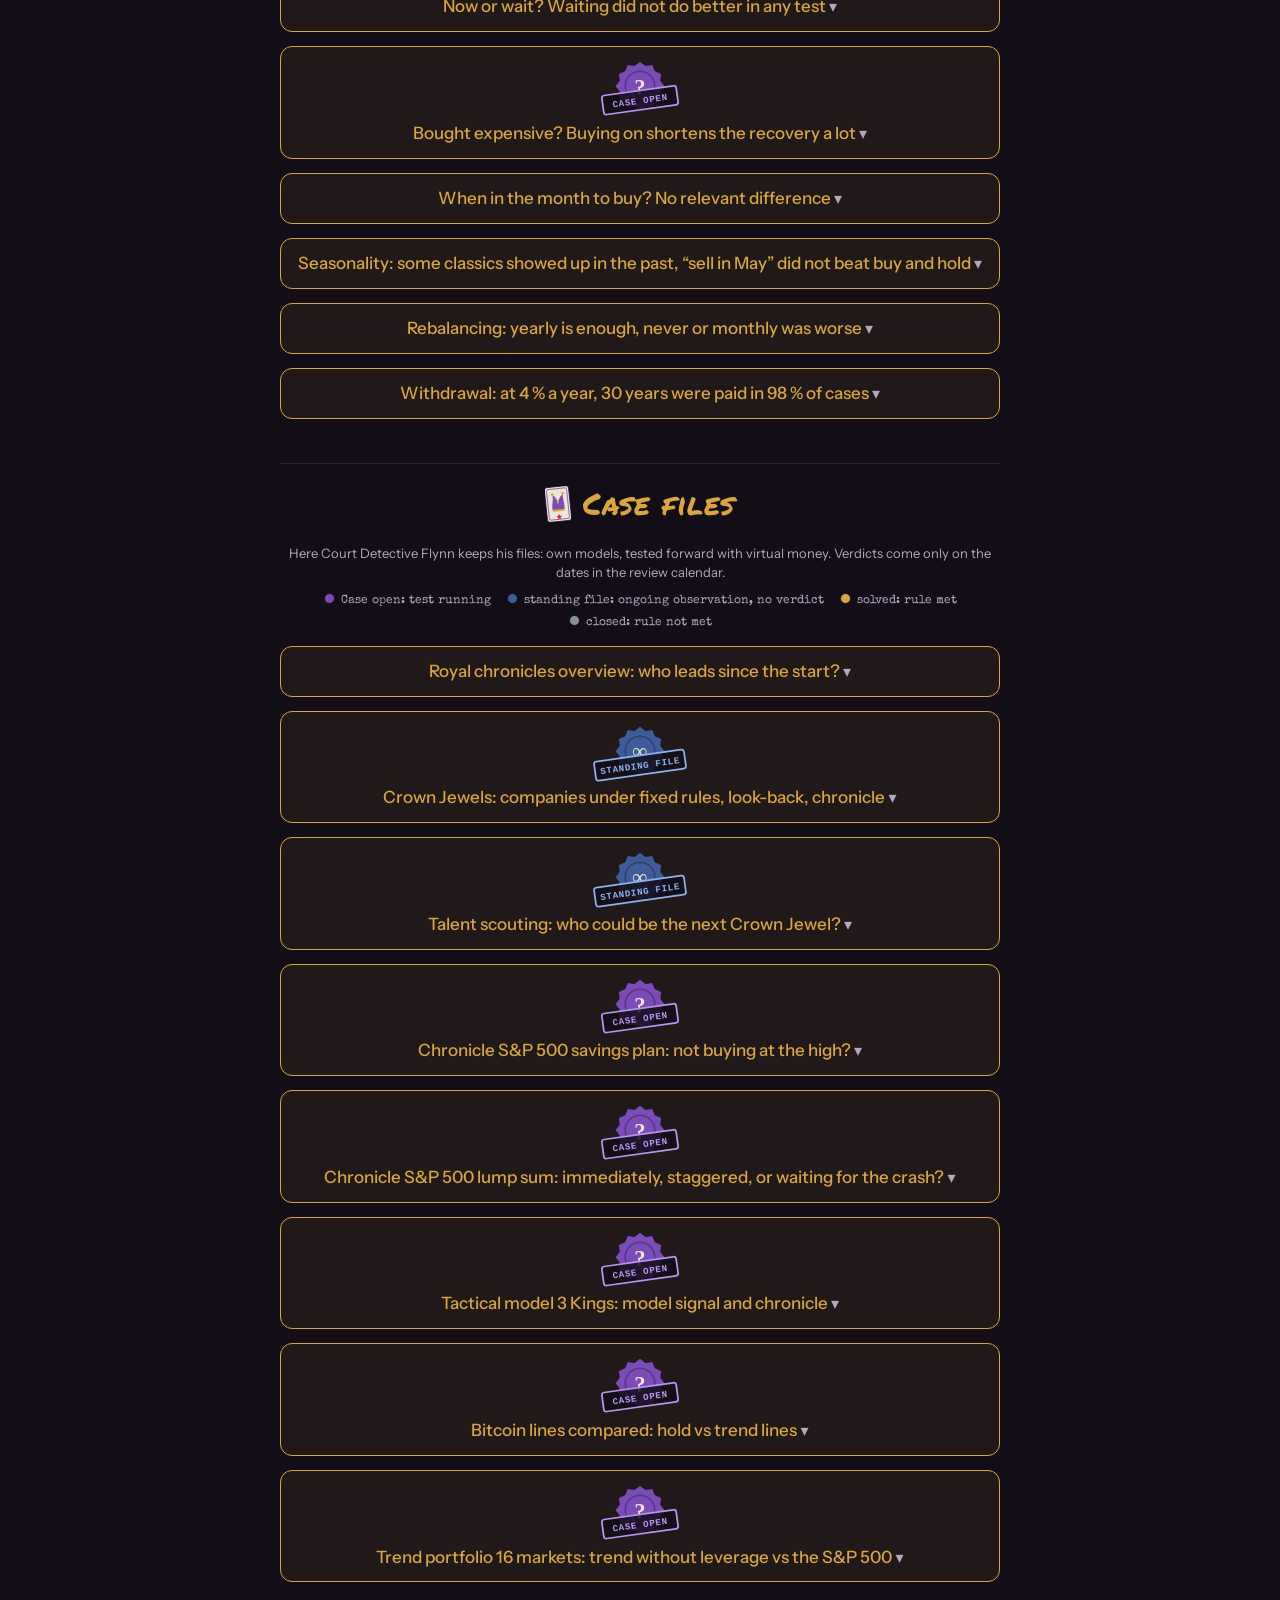
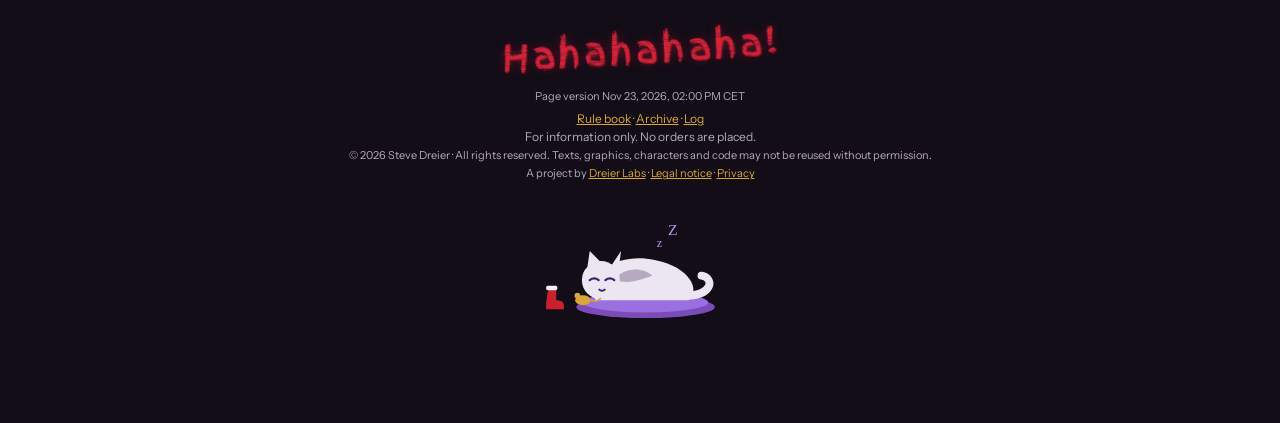
==== commit f72aab7a: "Härtung: Sicherheits-Kopfzeilen, strikte CSP, Escaping, Workflow-Eingaben, Tests - site/_headers: CS" ====
--- a/site/index.html
+++ b/site/index.html
@@ -298,7 +298,7 @@
  const run=new Date(h.generated_at).toLocaleString(LOC,{day:"2-digit",month:EN?"short":"2-digit",hour:"2-digit",minute:"2-digit"});
  const mv={};h.moves.forEach(m=>mv[m.player]=m);const act=h.moves.length>0;
  let o=`<div class="lang"><button class="menu" id="navbtn" aria-expanded="false" aria-controls="nav" aria-label="${T("Menü","Menu")}"><svg viewBox="0 0 16 16" aria-hidden="true"><path d="M2.5 4h11M2.5 8h11M2.5 12h11" stroke="currentColor" stroke-width="1.5" stroke-linecap="round"/></svg></button><nav class="nav" id="nav" hidden></nav><span class="l"><a href="?lang=de&amp;v=${Date.now()}" class="${EN?"":"on"}" hreflang="de">DE</a><a href="?lang=en&amp;v=${Date.now()}" class="${EN?"on":""}" hreflang="en">EN</a></span></div>
- <button class="capbtn" type="button" aria-label="${T("Der Joker lacht","The joker laughs")}" onclick="this.classList.remove('laugh');void this.offsetWidth;this.classList.add('laugh')"><svg class="crown" viewBox="0 0 120 120" aria-hidden="true"><path d="M24 82 C 20 58, 8 42, 6 24 C 20 32, 36 48, 46 80 Z" fill="#7B4BB8"/><path d="M46 80 C 50 52, 56 30, 60 10 C 64 30, 70 52, 74 80 Z" fill="#8BC26A"/><path d="M96 82 C 100 58, 112 42, 114 24 C 100 32, 84 48, 74 80 Z" fill="#7B4BB8"/><rect x="18" y="78" width="84" height="16" rx="4" fill="#D9A63B"/><path d="M30 86 l6 -5 l6 5 l6 -5 l6 5 l6 -5 l6 5 l6 -5 l6 5 l6 -5 l6 5" fill="none" stroke="#120D17" stroke-width="2"/><circle cx="6" cy="24" r="6" fill="#D9A63B"/><circle cx="60" cy="10" r="6" fill="#D9A63B"/><circle cx="114" cy="24" r="6" fill="#D9A63B"/></svg><span class="haha" aria-hidden="true">HA HA!</span></button><h1>3Kings</h1><p class="motto">${T("Drei Könige regieren. Der Joker prüft, ob sie es verdienen.","Three kings rule. The joker checks whether they deserve it.")}</p><div class="tagcol"><span class="sticker">${T("Regeln zuerst, dann rechnen","Rules first, then compute")}</span><div class="disc">${T("Experimentelles Labor · Eigene Modelle und Tests · Keine Anlageberatung","Experimental lab · Own models and tests · Not investment advice")}</div><a class="tgbar" href="https://t.me/+Z1VZeX_B5801YTdi" target="_blank" rel="noopener">${T("📜 Den Hofbericht jeden Morgen per Telegram lesen. Kanal abonnieren","📜 Read the Court Report every morning on Telegram (in German). Subscribe")}</a></div><details class="more guide"><summary>${T("Was ist 3Kings? Kurz erklärt","What is 3Kings? A quick guide")}</summary><div class="gd">${T(`
+ <button class="capbtn" type="button" aria-label="${T("Der Joker lacht","The joker laughs")}"><svg class="crown" viewBox="0 0 120 120" aria-hidden="true"><path d="M24 82 C 20 58, 8 42, 6 24 C 20 32, 36 48, 46 80 Z" fill="#7B4BB8"/><path d="M46 80 C 50 52, 56 30, 60 10 C 64 30, 70 52, 74 80 Z" fill="#8BC26A"/><path d="M96 82 C 100 58, 112 42, 114 24 C 100 32, 84 48, 74 80 Z" fill="#7B4BB8"/><rect x="18" y="78" width="84" height="16" rx="4" fill="#D9A63B"/><path d="M30 86 l6 -5 l6 5 l6 -5 l6 5 l6 -5 l6 5 l6 -5 l6 5 l6 -5 l6 5" fill="none" stroke="#120D17" stroke-width="2"/><circle cx="6" cy="24" r="6" fill="#D9A63B"/><circle cx="60" cy="10" r="6" fill="#D9A63B"/><circle cx="114" cy="24" r="6" fill="#D9A63B"/></svg><span class="haha" aria-hidden="true">HA HA!</span></button><h1>3Kings</h1><p class="motto">${T("Drei Könige regieren. Der Joker prüft, ob sie es verdienen.","Three kings rule. The joker checks whether they deserve it.")}</p><div class="tagcol"><span class="sticker">${T("Regeln zuerst, dann rechnen","Rules first, then compute")}</span><div class="disc">${T("Experimentelles Labor · Eigene Modelle und Tests · Keine Anlageberatung","Experimental lab · Own models and tests · Not investment advice")}</div><a class="tgbar" href="https://t.me/+Z1VZeX_B5801YTdi" target="_blank" rel="noopener">${T("📜 Den Hofbericht jeden Morgen per Telegram lesen. Kanal abonnieren","📜 Read the Court Report every morning on Telegram (in German). Subscribe")}</a></div><details class="more guide"><summary>${T("Was ist 3Kings? Kurz erklärt","What is 3Kings? A quick guide")}</summary><div class="gd">${T(`
 <p><b>Die Idee.</b> Ein privates Labor für drei Anlagen: den S&amp;P 500 als Fundament, Bitcoin und Gold als Beimischung. Hier wird nicht geraten, sondern gemessen.</p>
 <p><b>Regeln zuerst, dann rechnen.</b> Jede Regel und jede These wird festgelegt, bevor das Ergebnis bekannt ist, und mit Datum ins <a href="protokoll.html?lang=${LANG}" style="color:var(--gld)">Protokoll</a> geschrieben. Was gerade gilt, steht im <a href="regeln.html?lang=${LANG}" style="color:var(--gld)">Regelbuch</a>. Geändert wird nur durch ausdrückliche Entscheidung. So kann man sich nichts schönrechnen.</p>
 <p><b>Forschung.</b> Wir forschen und stellen Fragen. Bevor wir rechnen, legen wir die Regeln fest und schreiben sie ins Protokoll. Danach berichten wir, was herauskam, auch wenn es unbequem ist oder das Muster nicht gehalten hat. Wir blenden nichts aus, nur weil es uns nicht gefällt. Die ganze Wahrheit bekommen wir nie, aber wir sagen offen, wie weit die Daten tragen und wo sie aufhören. Alles ist der Blick zurück, kein Beleg für die Zukunft. Auch ein Versuch, einen Krypto-Bot zu bauen, der den S&amp;P 500 schlägt, endete beim S&amp;P 500 (von außen übernommen, hier nicht nachgerechnet, siehe Protokoll). Den Heiligen Gral haben wir dort nicht gefunden. Das heißt nicht, dass es ihn nicht gibt.</p> <p><b>Der Joker.</b> Drei Könige regieren, der Joker prüft sie. Die Tests sind der Joker: Sie sagen auch Unbequemes, etwa dass Warten auf Rücksetzer in keinem Test besser war als sofort kaufen.</p>
@@ -442,10 +442,10 @@
   const d=A.SPY?A.SPY.date:h.data_date;
   const bd=A.BTC&&A.BTC.date&&A.BTC.date!==d?A.BTC.date:null;document.getElementById("cardnote").textContent=T(`Schlusskurse vom ${fmtDay(d)}${bd?`, Bitcoin vom ${fmtDay(bd)} (handelt auch am Wochenende)`:""}, Veränderungen in Euro. S&P 500 in Punkten, Gold je Feinunze.`,`Closing prices of ${fmtDay(d)}${bd?`, bitcoin of ${fmtDay(bd)} (trades on weekends too)`:""}, changes in euros. S&P 500 in points, gold per troy ounce.`)}).catch(()=>{});
  fetch("reports.json",{cache:"no-store"}).then(r=>r.json()).then(n=>{const it=(n.items||[]);if(!it.length){const s=document.getElementById("reports");s.innerHTML=`<div class="mute" style="font-size:12.5px">${T("Der erste Monatsbericht erscheint am 1. Dezember 2026 (für November), der erste Jahresbericht am 1. Januar 2027.","The first monthly report appears on December 1, 2026 (for November), the first annual report on January 1, 2027.")}</div>`;s.hidden=false;return}
-  const e=s=>String(s).replace(/&/g,"&amp;").replace(/</g,"&lt;").replace(/>/g,"&gt;");
+  const e=s=>String(s).replace(/&/g,"&amp;").replace(/</g,"&lt;").replace(/>/g,"&gt;").replace(/"/g,"&quot;").replace(/'/g,"&#39;");
   const one=x=>{const ti=EN&&x.title_en?x.title_en:x.title,ln=EN&&x.lines_en?x.lines_en:(x.lines||[]);
    return `<details class="more" style="margin-top:10px"><summary style="font:600 15px/1.35 var(--sans);text-align:left">${x.type==="year"?T("Jahresbericht ","Annual report "):T("Monatsbericht ","Monthly report ")}${e(ti)}</summary><div style="text-align:left">${ln.map(l=>/^#\s/.test(l)?`<div style="font:600 13.5px var(--sans);margin:10px 0 4px;color:var(--text)">${e(l.slice(2))}</div>`:`<p style="margin:0 0 4px;font-size:13px;line-height:1.45;color:#C9C4B8">${e(l)}</p>`).join("")}
-   ${(x.sources||[]).length?`<div style="font-size:11.5px;color:var(--mute)">${T("Quellen","Sources")}: ${x.sources.map(s=>`<a href="${e(s.url)}" style="color:var(--mute)" rel="noopener" target="_blank">${e(s.title)}</a>`).join(" · ")}</div>`:""}</div></details>`};
+   ${(x.sources||[]).length?`<div style="font-size:11.5px;color:var(--mute)">${T("Quellen","Sources")}: ${x.sources.map(s=>`<a href="${e(/^https:\/\//.test(s.url)?s.url:"#")}" style="color:var(--mute)" rel="noopener" target="_blank">${e(s.title)}</a>`).join(" · ")}</div>`:""}</div></details>`};
   const s=document.getElementById("reports");s.innerHTML=`<h4>${T("Berichte","Reports")}</h4>${it.slice(0,24).map(one).join("")}<div class="mute" style="margin-top:10px;font-size:12px">${T("Monatsbericht am 1. jedes Monats, Jahresbericht am 1. Januar.","Monthly report on the 1st of each month, annual report on January 1.")}</div>`;s.hidden=false}).catch(()=>{});
  Promise.all(["assets.json","indicators.json","macro.json","thesen.json","powerlaw.json"].map(u=>fetch(u,{cache:"no-store"}).then(r=>r.ok?r.json():null).catch(()=>null))).then(([a,ind,m,th,pw])=>{th=th||{};const P=th.pct||{};const ctx=k=>{const q=P[k];if(!q||q.p==null)return"";const hi=q.p>=.5,v=Math.round((hi?q.p:1-q.p)*100);return `<i class="n" style="display:block;margin-top:2px">${hi?T("höher","higher"):T("niedriger","lower")} ${T("als","than")} ${v} %${T(" der Zeit seit "," of the time since ")}${q.since}</i>`};
   const A={};((a&&a.assets)||[]).forEach(x=>A[x.key]=x);const I={};((ind&&ind.indicators)||[]).forEach(x=>I[x.key]=x);m=m||{};
@@ -500,13 +500,13 @@
   <div class="mute" style="font-size:12px">${T("Kriterien vorab festgelegt: A mindestens 3 Prozentpunkte besser, B mindestens 3 schlechter, D mindestens 10 besser, je mindestens 5 unabhängige Phasen; C bestätigt bei Korrelation unter 0,1. Kursrendite ohne Dividenden, überlappende 12-Monats-Fenster. A mit VIX statt Angst und Gier (erst seit 2025), D nur 8 Jahre Daten. Vier Thesen auf denselben Daten: Eine kann auch zufällig passen; p-Werte sind wegen der überlappenden Fenster nicht aussagekräftig. Vorwärtstest ab 21.11.2026, Bewertung November 2027. Die Kaufregel bleibt unberührt.","Criteria fixed in advance: A at least 3 percentage points better, B at least 3 worse, D at least 10 better, each with at least 5 independent episodes; C confirmed if correlation below 0.1. Price return without dividends, overlapping 12-month windows. A uses VIX instead of Fear &amp; Greed (only since 2025), D has only 8 years of data. Four hypotheses on the same data: one may fit by chance; p-values are not meaningful because the windows overlap. Forward test from Nov 21, 2026, verdict November 2027. The buy rule is unaffected.")}</div></details>`})():""}</details>`:""}${t.filter(x=>/class="gt r"/.test(x)).length>=8?`<span class="joker v1">${T("Alle rennen. Die Regel bleibt.","Everyone runs. The rule stays.")}</span>`:""}<div class="gn">${T("Nur Information. Indikatoren ändern die Kaufregel nur, wenn sie einen Test gegen „sofort kaufen“ bestehen. Bisher hat das keiner (Tests seit 1928).","Information only. Indicators change the buy rule only if they pass a test against “buy immediately”. None has so far (tests since 1928).")}</div>`;g.hidden=false});
  fetch("news.json",{cache:"no-store"}).then(r=>r.json()).then(n=>{
   const it=(n.items||[]);if(!it.length)return;
-  const e=s=>String(s).replace(/&/g,"&amp;").replace(/</g,"&lt;").replace(/>/g,"&gt;");
+  const e=s=>String(s).replace(/&/g,"&amp;").replace(/</g,"&lt;").replace(/>/g,"&gt;").replace(/"/g,"&quot;").replace(/'/g,"&#39;");
   const one=(x,big)=>{const hl=EN&&x.headline_en?x.headline_en:x.headline,ln=EN&&x.lines_en?x.lines_en:(x.lines||[]),we=/^(Wochenende|Weekend)/.test(x.headline);
    return `<div style="text-align:left;margin:${big?"14px 0 0":"18px 0 0"}"><div style="font-size:12px;color:var(--mute)">${we?(()=>{const d=new Date(x.date+"T12:00:00"),p=new Date(d-864e5),wd=EN?["Sun","Mon","Tue","Wed","Thu","Fri","Sat"]:["So.","Mo.","Di.","Mi.","Do.","Fr.","Sa."],dm=z=>EN?z.toLocaleDateString("en-GB",{day:"numeric",month:"short"}):z.getDate()+"."+(z.getMonth()+1)+".";return (d.getDay()===1?"":T("Wochenende ","Weekend "))+wd[p.getDay()]+" "+dm(p)+T(" bis "," to ")+wd[d.getDay()]+" "+dm(d)+T(", nur Bitcoin",", bitcoin only")})():T("Börsentag ","Trading day ")+fmtDay(x.date)}${x.published?" · "+T("Bericht ","Report ")+e(EN&&x.published_en?x.published_en:x.published):""}</div>
    <div style="font:600 ${big?"15px":"14px"}/1.35 var(--sans);margin:2px 0 4px;color:${x.move?"var(--warn)":"var(--text)"}">${e(hl)}</div>
    ${ln.slice(0,1).map(l=>`<p style="margin:0 0 4px;font-size:13px;line-height:1.45;color:#C9C4B8">${e(l)}</p>`).join("")}
    ${ln.length>1||(x.sources||[]).length?`<details class="more" style="margin-top:4px"><summary style="font-size:13px">${T("Details","Details")}</summary>${ln.slice(1).map(l=>`<p style="margin:6px 0 4px;font-size:13px;line-height:1.45;color:#C9C4B8">${e(l)}</p>`).join("")}
-   ${(x.sources||[]).length?`<div style="font-size:11.5px;color:var(--mute)">${T("Quellen","Sources")}: ${x.sources.map(s=>`<a href="${e(s.url)}" style="color:var(--mute)" rel="noopener" target="_blank">${e(s.title)}</a>`).join(" · ")}</div>`:""}</details>`:""}</div>`};
+   ${(x.sources||[]).length?`<div style="font-size:11.5px;color:var(--mute)">${T("Quellen","Sources")}: ${x.sources.map(s=>`<a href="${e(/^https:\/\//.test(s.url)?s.url:"#")}" style="color:var(--mute)" rel="noopener" target="_blank">${e(s.title)}</a>`).join(" · ")}</div>`:""}</details>`:""}</div>`};
   const s=document.getElementById("news");
   const d0=new Date(it[0].date+"T12:00:00"),we0=/^(Wochenende|Weekend)/.test(it[0].headline),
    sub=we0?T("Morgenausgabe · Rückblick auf das Wochenende","Morning edition · a look back at the weekend"):T("Morgenausgabe · Rückblick auf ","Morning edition · a look back at ")+d0.toLocaleDateString(EN?"en-US":"de-DE",EN?{weekday:"short",month:"short",day:"numeric"}:{weekday:"short",day:"numeric",month:"numeric"});
@@ -908,4 +908,4 @@
 '<div class="mute" style="text-align:left">'+T("Mit Dividenden: Median "+ym(TT.med_spar)+" gegen "+ym(TT.med_lump)+", 1929 3,8 gegen 15,3 Jahre. Nach Inflation dauert es meist länger (Median "+ym(RE.t1.med_spar)+" gegen "+ym(RE.t1.med_lump)+"), nach den Hochs 1972 und 2000 brauchte die Einmalanlage real rund 12 Jahre. 1929 ging es real schneller, weil die Preise damals fielen. „Offen“: real noch nicht erholt oder Preisdaten fehlen (enden "+md(RE.cpi_end)+"). Weiterkaufen war auch hier immer früher im Plus, das folgt wie oben aus der Rechnung.","With dividends: median "+ym(TT.med_spar)+" against "+ym(TT.med_lump)+", 1929 3.8 against 15.3 years. After inflation it mostly takes longer (median "+ym(RE.t1.med_spar)+" against "+ym(RE.t1.med_lump)+"); after the peaks of 1972 and 2000 the lump sum needed about 12 years in real terms. In 1929 it was faster in real terms because prices were falling then. “Open”: not yet recovered in real terms or price data missing (ending "+md(RE.cpi_end)+"). Buying on was always back in the black earlier here too, which follows from the arithmetic as above.")+'</div>'+
 '<div class="mute" style="text-align:left">'+T("Drittens, nach Inflation über 60 Monate: Der Sparplan hatte im schlechtesten Fall "+p2(RE.stufen.rows.R3.worst)+", lag real also einmal im Minus (Einstieg 1970, danach hohe Inflation); die Viertel-Stufen "+p2(RE.stufen.rows.S1.worst)+", die Einmalanlage bei −20 % "+p2(RE.stufen.rows.R1.worst)+". Im Median: Sparplan "+p2(RE.stufen.rows.R3.med)+", Viertel-Stufen "+p2(RE.stufen.rows.S1.med)+".","Third, after inflation over 60 months: the savings plan's worst case was "+p2(RE.stufen.rows.R3.worst)+", so in real terms it was in the red once (entry 1970, high inflation afterwards); quarter steps "+p2(RE.stufen.rows.S1.worst)+", lump sum at −20 % "+p2(RE.stufen.rows.R1.worst)+". Median: savings plan "+p2(RE.stufen.rows.R3.med)+", quarter steps "+p2(RE.stufen.rows.S1.med)+".")+'</div>'+
 '<div class="mute" style="text-align:left">'+T("Viertens, Euro-Sicht (Kurse erst ab "+md(EU.fx_start)+", nur "+EU.t1.rows.length+" Abstürze, rein beschreibend): Nach Kauf im Hoch war der Sparplan in Euro "+EU.t1.rows.map(function(r){return md(r.peak)+" nach "+ym(r.spar)+" statt "+ym(r.lump)}).join(", ")+" im Plus. Für ältere Jahre fehlen hier D-Mark-Kurse. Grenzen für alles: ein Land, wenige Fälle, langer US-Zins als Ersatz für den Geldmarkt. ","Fourth, euro view (rates only from "+md(EU.fx_start)+", only "+EU.t1.rows.length+" crashes, descriptive only): after buying at the peak the savings plan in euros was back in the black earlier: "+EU.t1.rows.map(function(r){return md(r.peak)+" after "+ym(r.spar)+" instead of "+ym(r.lump)}).join(", ")+"; D-mark rates for older years are not available here. Limits for everything: one country, few cases, long US rate as a stand-in for the money market. ")+'<b>'+T("Blick zurück, kein Beleg für die Zukunft, keine Empfehlung.","Looking back, no proof for the future, no recommendation.")+'</b></div>'}
-s.hidden=false}).catch(function(){})})()</script><script src="feste.js" defer></script></body></html>
+s.hidden=false}).catch(function(){})})()</script><script src="lacht.js" defer></script><script src="feste.js" defer></script></body></html>
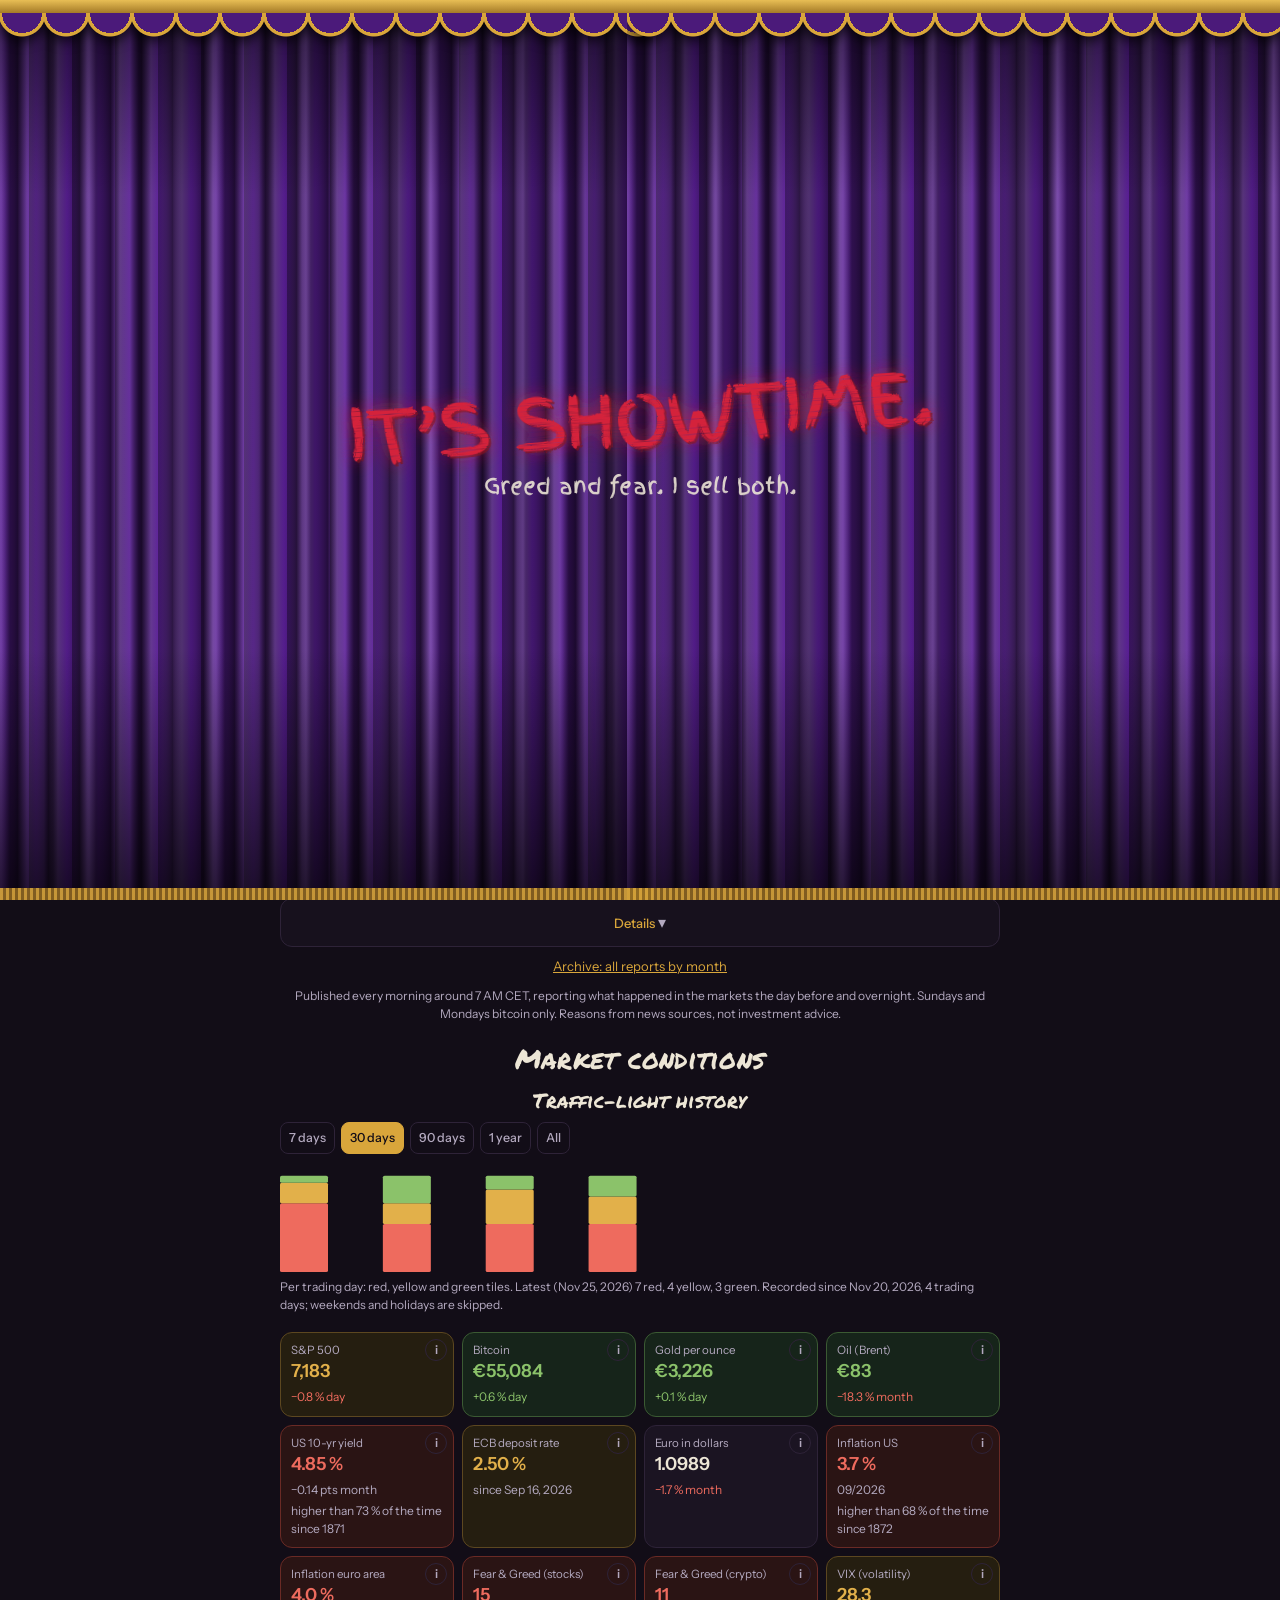
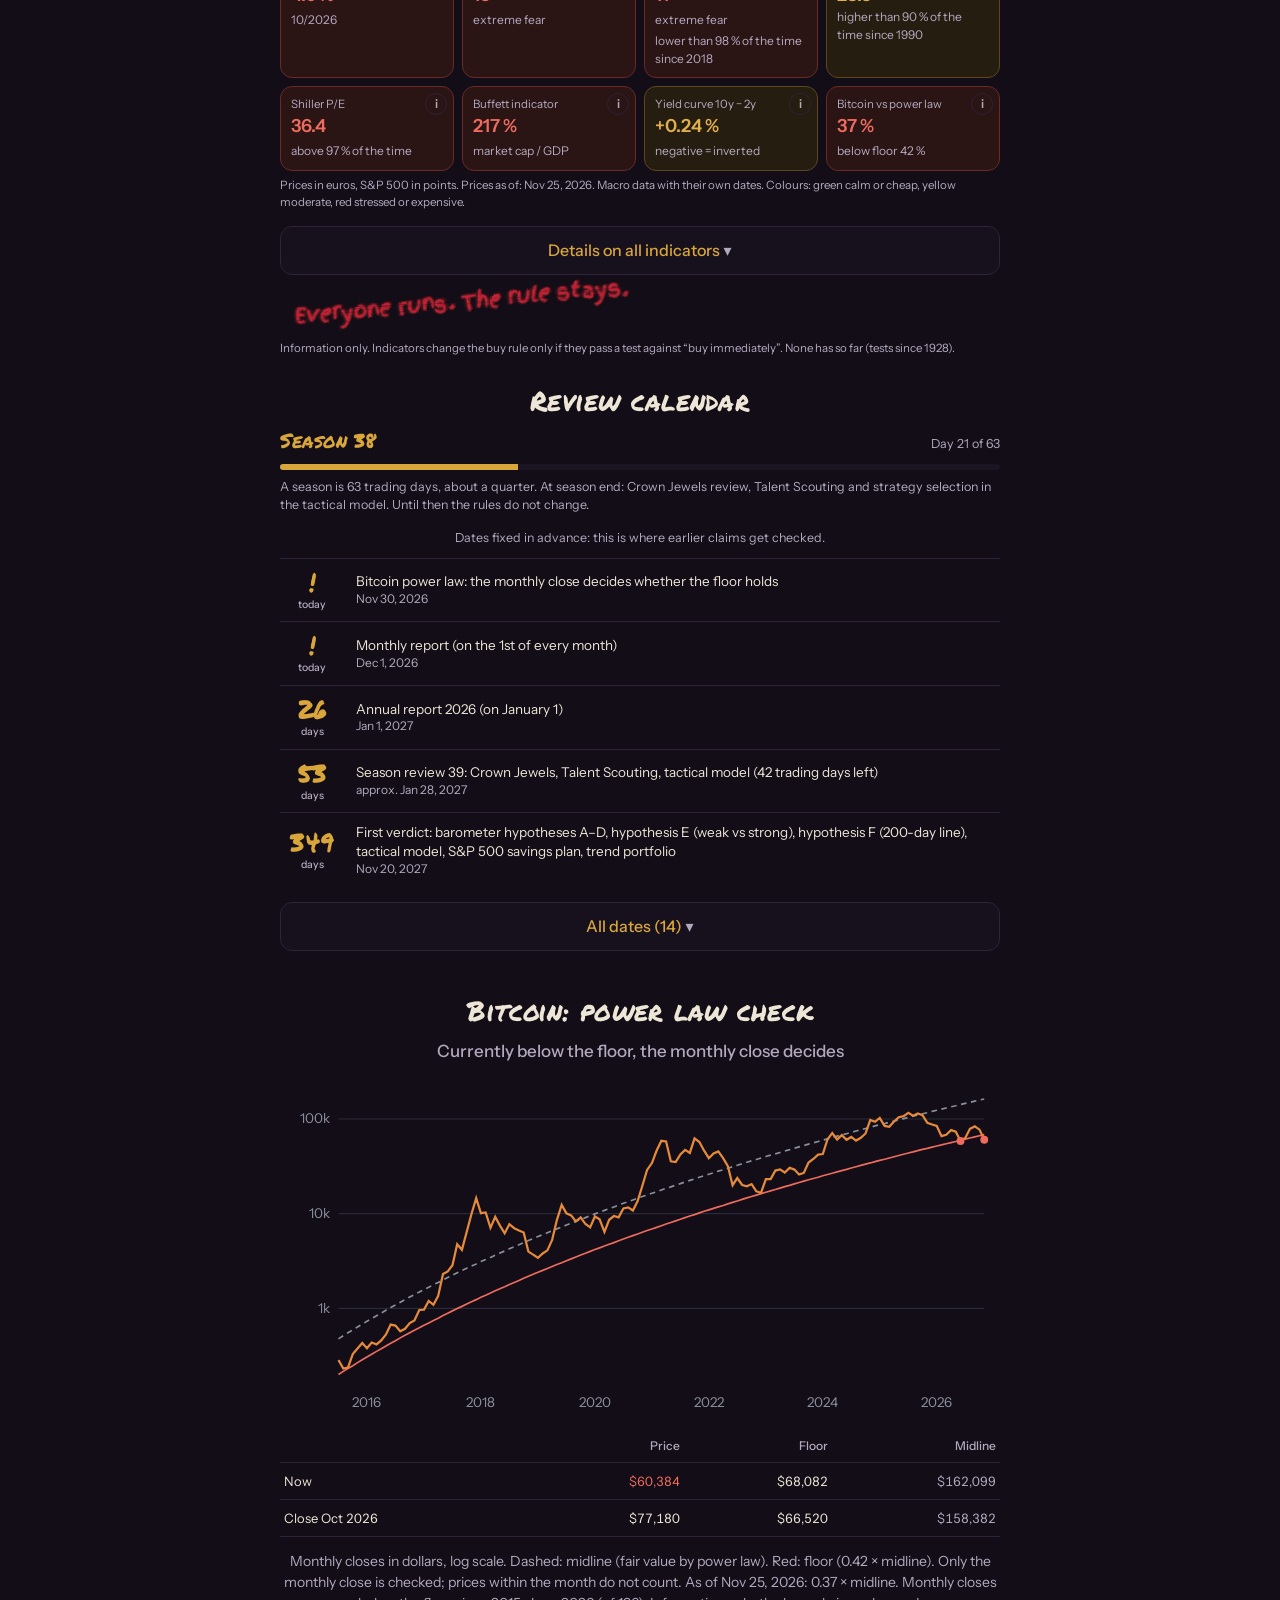
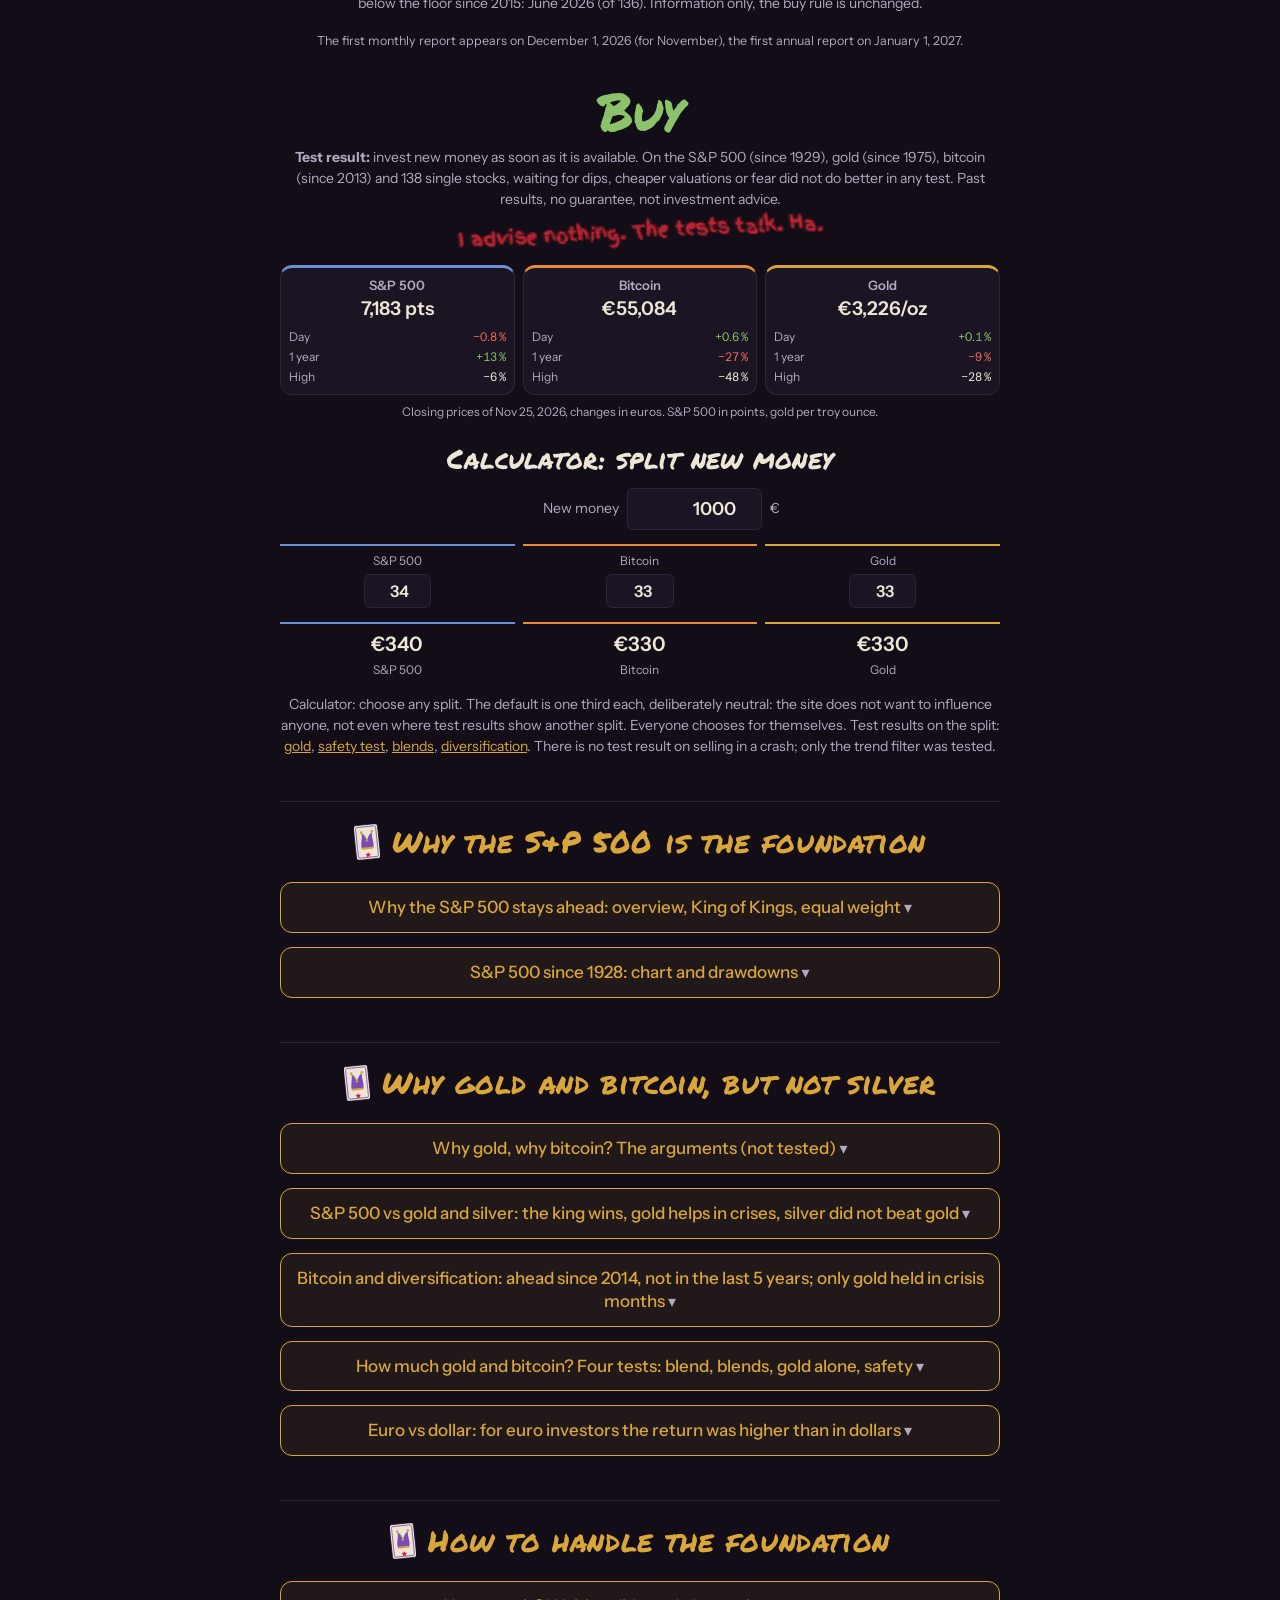
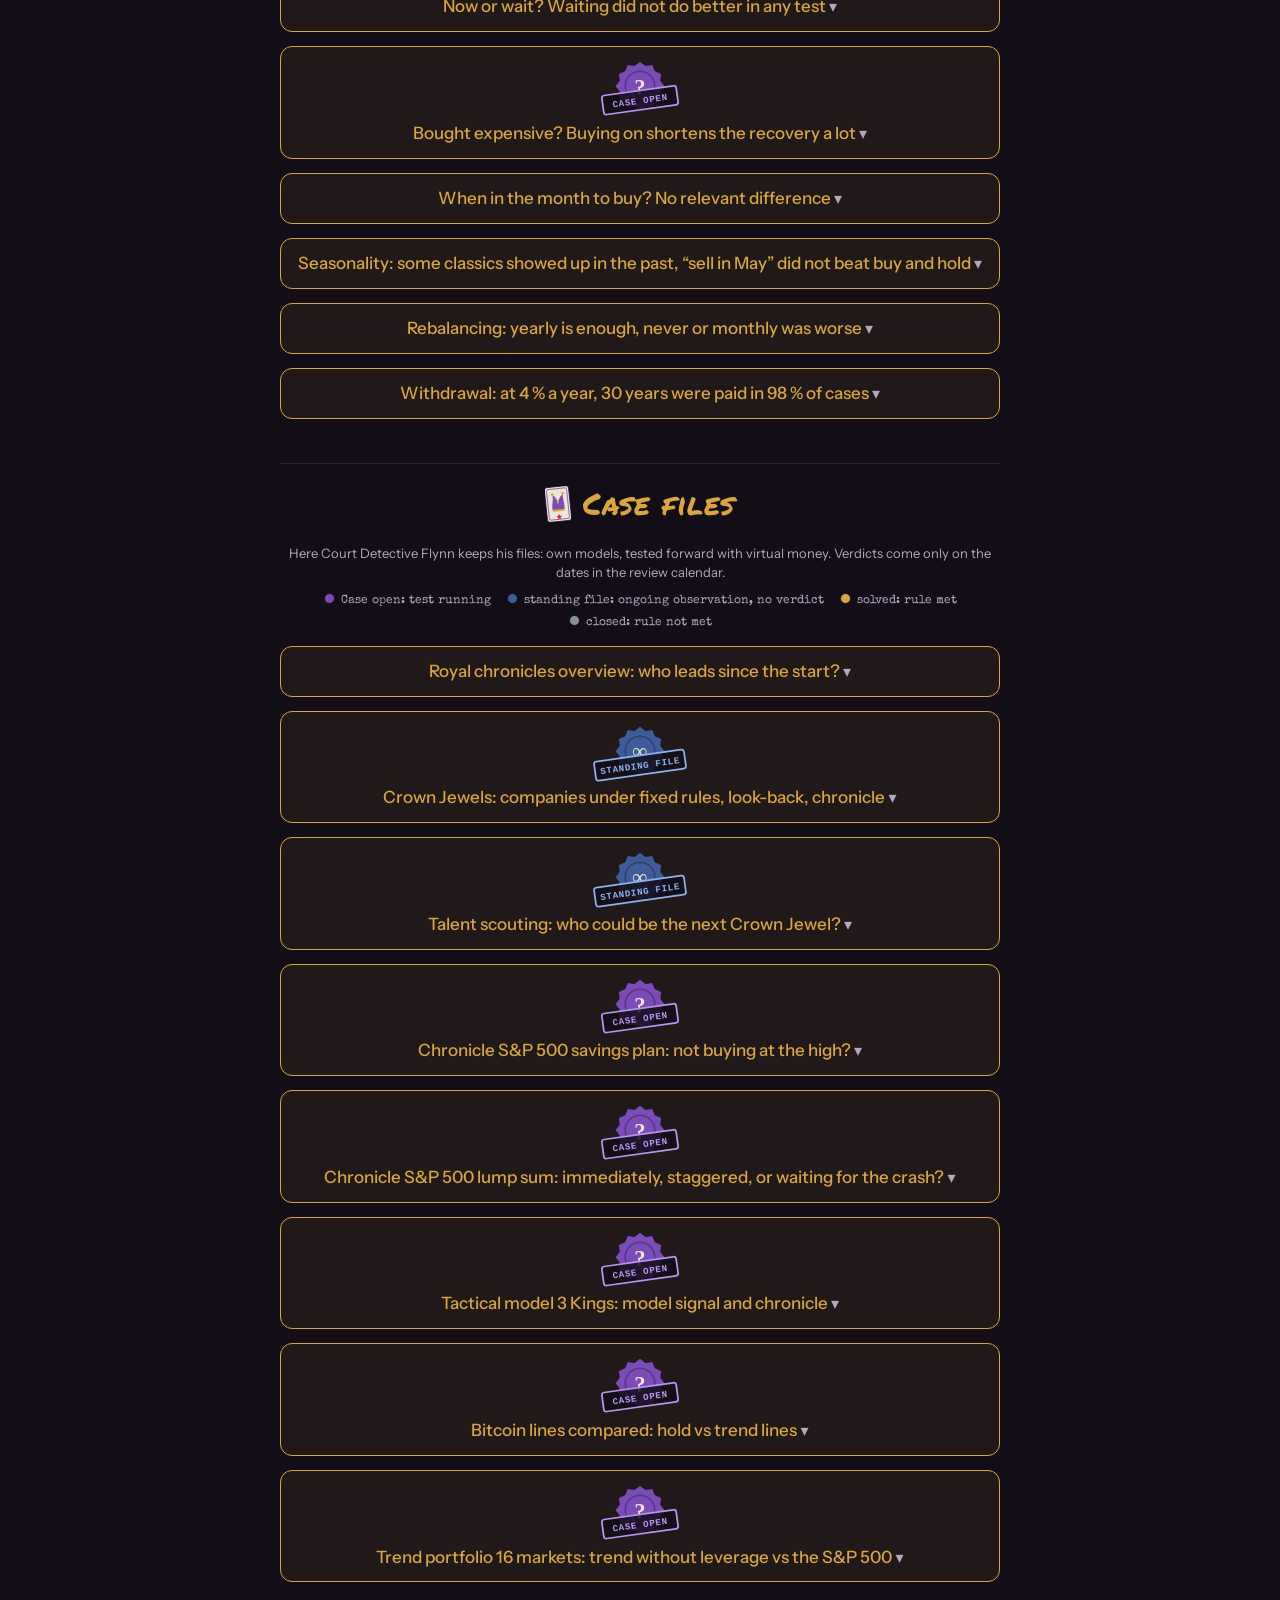
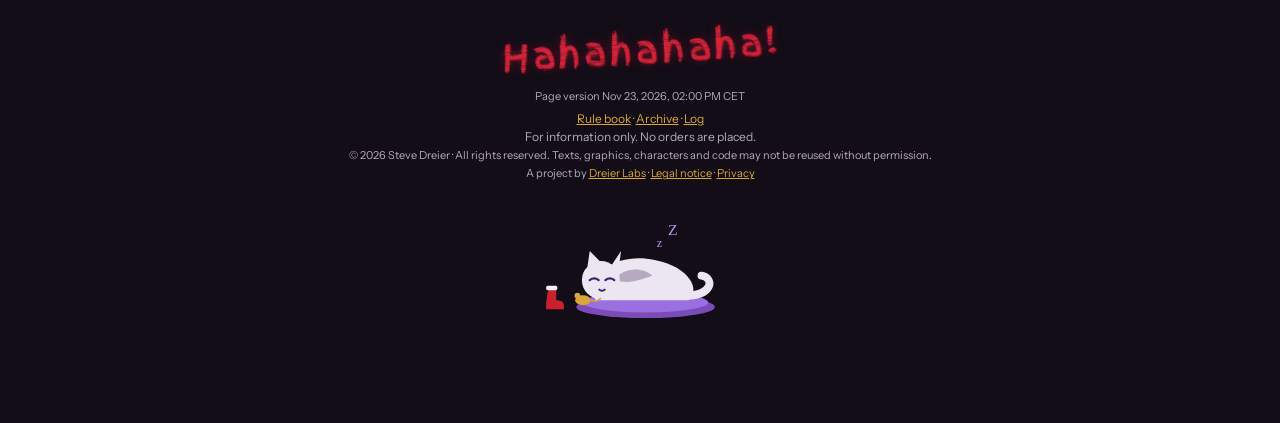
==== commit 1bc97ab9: "Öffentlich machen: Skripte nach site/js, CSP ohne Hashes, indexierbar - 22 Inline-Skripte ausgelager" ====
--- a/site/index.html
+++ b/site/index.html
@@ -1,7 +1,7 @@
 <!DOCTYPE html>
 <html lang="de"><head><meta name="tdm-reservation" content="1"><meta name="copyright" content="© 2026 Steve Dreier"><meta charset="utf-8">
 <meta name="viewport" content="width=device-width,initial-scale=1,viewport-fit=cover">
-<meta name="robots" content="noindex,nofollow"><meta name="theme-color" content="#120D17"><link rel="stylesheet" href="fonts/fonts.css"><link rel="icon" href="favicon.ico" sizes="any"><link rel="icon" href="favicon.svg" type="image/svg+xml"><link rel="icon" href="favicon-32.png" type="image/png" sizes="32x32"><link rel="icon" href="favicon-192.png" type="image/png" sizes="192x192"><link rel="apple-touch-icon" href="apple-touch-icon.png"><title>3Kings</title><meta name="description" content="3Kings: Drei Könige regieren, der Joker prüft, ob sie es verdienen. Experimentelles Labor, eigene Modelle und Tests, keine Anlageberatung."><link rel="canonical" href="https://3kings.dev/"><meta property="og:type" content="website"><meta property="og:site_name" content="3Kings"><meta property="og:title" content="3Kings"><meta property="og:description" content="Drei Könige regieren. Der Joker prüft, ob sie es verdienen. Experimentelles Labor, keine Anlageberatung."><meta property="og:url" content="https://3kings.dev/"><meta property="og:image" content="https://3kings.dev/og.png"><meta property="og:image:width" content="1200"><meta property="og:image:height" content="630"><meta name="twitter:card" content="summary_large_image">
+<meta name="robots" content="index,follow"><meta name="theme-color" content="#120D17"><link rel="stylesheet" href="fonts/fonts.css"><link rel="icon" href="favicon.ico" sizes="any"><link rel="icon" href="favicon.svg" type="image/svg+xml"><link rel="icon" href="favicon-32.png" type="image/png" sizes="32x32"><link rel="icon" href="favicon-192.png" type="image/png" sizes="192x192"><link rel="apple-touch-icon" href="apple-touch-icon.png"><title>3Kings</title><meta name="description" content="3Kings: Drei Könige regieren, der Joker prüft, ob sie es verdienen. Experimentelles Labor, eigene Modelle und Tests, keine Anlageberatung."><link rel="canonical" href="https://3kings.dev/"><meta property="og:type" content="website"><meta property="og:site_name" content="3Kings"><meta property="og:title" content="3Kings"><meta property="og:description" content="Drei Könige regieren. Der Joker prüft, ob sie es verdienen. Experimentelles Labor, keine Anlageberatung."><meta property="og:url" content="https://3kings.dev/"><meta property="og:image" content="https://3kings.dev/og.png"><meta property="og:image:width" content="1200"><meta property="og:image:height" content="630"><meta name="twitter:card" content="summary_large_image">
 <style>
 :root{--ink:#0F1218;--slate:#171B24;--line:#262B37;--text:#E9E4D8;--mute:#8A8F9C;
 --btc:#E58A3A;--spy:#6C8FD6;--gld:#D9B34A;--ok:#6FBF8E;--warn:#E8A33D;--bad:#E26D5C;
@@ -253,659 +253,4 @@
 <meta name="build" content="2026-11-23T13:00:00Z">
 <svg width="0" height="0" style="position:absolute" aria-hidden="true" focusable="false"><filter id="smear" x="-10%" y="-40%" width="120%" height="180%"><feTurbulence type="fractalNoise" baseFrequency="0.7" numOctaves="2" seed="7" result="n"/><feDisplacementMap in="SourceGraphic" in2="n" scale="2.2" xChannelSelector="R" yChannelSelector="G" result="d"/><feTurbulence type="fractalNoise" baseFrequency="0.025 0.8" numOctaves="2" seed="3" result="s"/><feColorMatrix in="s" type="matrix" values="0 0 0 0 0 0 0 0 0 0 0 0 0 0 0 1.6 0 0 0 0.25" result="m"/><feComposite in="d" in2="m" operator="in"/></filter></svg><main id="app"><svg class="crown" viewBox="0 0 24 18" fill="currentColor" aria-hidden="true"><path d="M2 6l5 4 5-8 5 8 5-4-2 11H4z"/></svg>
 <h1>3Kings</h1><div class="stamp">…</div></main>
-<script>
-const qs=new URLSearchParams(location.search);
-let LANG=qs.get("lang")||(()=>{try{return localStorage.getItem("lang")}catch(e){return null}})()||(navigator.language||"de").slice(0,2);
-if(LANG!=="en")LANG="de";try{localStorage.setItem("lang",LANG)}catch(e){}
-document.documentElement.lang=LANG;
-const EN=LANG==="en",T=(de,en)=>EN?en:de,LOC=EN?"en-US":"de-DE",DS=EN?".":",";
-const fx=(x,d)=>(+x).toFixed(d).replace(".",DS);
-const pct=x=>Math.round(x*100);
-const fmtDay=s=>{const[a,b,c]=s.split("-");return EN?new Date(+a,+b-1,+c).toLocaleDateString("en-US",{month:"short",day:"numeric",year:"numeric"}):c+"."+b+"."+a};
-const eur0=x=>new Intl.NumberFormat(LOC,{style:"currency",currency:"EUR",maximumFractionDigits:0}).format(x);
-const sgn=(x,d=1)=>(x>0?"+":x<0?"−":"±")+fx(Math.abs(x*100),d)+" %";
-const KINGS={SPY:{name:"S&P 500",c:"var(--spy)"},BTC:{name:"Bitcoin",c:"var(--btc)"},GLD:{name:T("Gold","Gold"),c:"var(--gld)"}};
-const why=v=>v.champion.startsWith("Trend")?(x=>T(`Kurs ${Math.abs(x)<0.01?fx(Math.abs(x)*100,1):Math.abs(Math.round(x*100))} % ${x<0?"unter":"über"} dem ${v.line_n||200}-Tage-Schnitt`,`Price ${Math.abs(x)<0.01?fx(Math.abs(x)*100,1):Math.abs(Math.round(x*100))} % ${x<0?"below":"above"} the ${v.line_n||200}-day average`))(v.vs_line??v.vs_sma200):
- v.champion.startsWith("Vol")?T("Anteil nach Schwankung","Weight by volatility"):T("voll dabei","fully in");
-function chart(rows,la=T("Modell-Signale","Signals"),lb=T("Halten","Hold")){
- if(rows.length<2) return `<div class="empty">${T("Die Kurve füllt sich mit jedem Lauf.","The curve fills in with every run.")}</div>`;
- const W=640,H=220,L=44,R=150,Tp=14,B=26,xs=rows.map((_,i)=>L+(W-L-R)*i/(rows.length-1));
- const all=rows.flatMap(r=>[+r.shadow,+r.hold]);let lo=Math.min(...all),hi=Math.max(...all);const pad=(hi-lo)*.15||.01;lo-=pad;hi+=pad;
- const y=v=>Tp+(H-Tp-B)*(1-(v-lo)/(hi-lo));
- const path=k=>rows.map((r,i)=>(i?"L":"M")+xs[i].toFixed(1)+" "+y(+r[k]).toFixed(1)).join(" ");
- const last=rows[rows.length-1];
- return `<svg class="chart" viewBox="0 0 ${W} ${H}" role="img" aria-label="${la} / ${lb}">
- <line x1="${L}" x2="${W-R}" y1="${y(1)}" y2="${y(1)}" stroke="#262B37"/><text x="${L-8}" y="${y(1)+4}" text-anchor="end" fill="#8A8F9C" font-size="12">${fx(1,2)}</text>
- <path d="${path("hold")}" fill="none" stroke="#8A8F9C" stroke-width="2" stroke-dasharray="5 4"/>
- <path d="${path("shadow")}" fill="none" stroke="#D9B34A" stroke-width="2.5"/>
- <text x="${W-R+8}" y="${y(+last.shadow)+4}" fill="#D9B34A" font-size="13">${la} ${fx(last.shadow,3)}</text>
- <text x="${W-R+8}" y="${y(+last.hold)+(Math.abs(y(+last.shadow)-y(+last.hold))<16?18:4)}" fill="#8A8F9C" font-size="13">${lb} ${fx(last.hold,3)}</text>
- <text x="${L}" y="${H-6}" fill="#8A8F9C" font-size="12">${fmtDay(rows[0].date)}</text>
- <text x="${W-R}" y="${H-6}" text-anchor="end" fill="#8A8F9C" font-size="12">${fmtDay(last.date)}</text></svg>`;
-}
-const PROOF=[["Auf Rücksetzer warten (−10 %)","Wait for a dip (−10 %)","2,18 statt 2,44 pro eingezahltem €","2.18 instead of 2.44 per € paid in"],
- ["Nicht am Hoch kaufen","Don't buy at the high","2–3 % weniger Endvermögen","2–3 % less final wealth"],
- ["Teure Bewertung als Bremse","Expensive valuation as a brake","2,26 statt 2,43, bis zu 6 Jahre Wartezeit","2.26 instead of 2.43, waits of up to 6 years"],
- ["Extreme Angst (VIX) als Kaufsignal","Extreme fear (VIX) as a buy signal","identisch, der Markt war da schon gefallen","identical, the market had already fallen"],
- ["In Stufen einsteigen","Buy in stages","beim S&amp;P in 3 von 6 Epochen besser, zu wenig","better for the S&amp;P in only 3 of 6 epochs, not enough"],
- ["20 % als Reserve für Crashs halten","Keep 20 % as a crash reserve","2,08 statt 2,14","2.08 instead of 2.14"],
- ["Immer in den Stärksten investieren","Always invest in the strongest","kein Vorteil bei S&amp;P und Gold","no advantage for S&amp;P and gold"],
- ["Gold erst 10–30 % unter dem Hoch kaufen","Buy gold only 10–30 % below the high","Median ±0 %, besser nur in 14–35 % der Startmonate, schlechtester Fall −54 % (ab 1975)","median ±0 %, better in only 14–35 % of start months, worst case −54 % (since 1975)"],
- ["Bitcoin erst 20–60 % unter dem Hoch kaufen","Buy bitcoin only 20–60 % below the high","6–17 % weniger, besser nur in jedem 4. bis 10. Startmonat (ab 2013)","6–17 % less, better in only 1 in 4 to 1 in 10 start months (since 2013)"],
- ["Einzelaktien erst 10–25 % unter dem Hoch kaufen","Buy single stocks only 10–25 % below the high","3–21 % weniger, nur bei jeder 10. Aktie besser (138 Aktien, ab 2006)","3–21 % less, better for only 1 in 10 stocks (138 stocks, since 2006)"]];
-fetch("heartbeat.json?"+Date.now()).then(r=>r.json()).then(h=>{
- const age=(Date.now()-new Date(h.generated_at))/864e5,dage=(Date.now()-new Date(h.data_date))/864e5;
- const run=new Date(h.generated_at).toLocaleString(LOC,{day:"2-digit",month:EN?"short":"2-digit",hour:"2-digit",minute:"2-digit"});
- const mv={};h.moves.forEach(m=>mv[m.player]=m);const act=h.moves.length>0;
- let o=`<div class="lang"><button class="menu" id="navbtn" aria-expanded="false" aria-controls="nav" aria-label="${T("Menü","Menu")}"><svg viewBox="0 0 16 16" aria-hidden="true"><path d="M2.5 4h11M2.5 8h11M2.5 12h11" stroke="currentColor" stroke-width="1.5" stroke-linecap="round"/></svg></button><nav class="nav" id="nav" hidden></nav><span class="l"><a href="?lang=de&amp;v=${Date.now()}" class="${EN?"":"on"}" hreflang="de">DE</a><a href="?lang=en&amp;v=${Date.now()}" class="${EN?"on":""}" hreflang="en">EN</a></span></div>
- <button class="capbtn" type="button" aria-label="${T("Der Joker lacht","The joker laughs")}"><svg class="crown" viewBox="0 0 120 120" aria-hidden="true"><path d="M24 82 C 20 58, 8 42, 6 24 C 20 32, 36 48, 46 80 Z" fill="#7B4BB8"/><path d="M46 80 C 50 52, 56 30, 60 10 C 64 30, 70 52, 74 80 Z" fill="#8BC26A"/><path d="M96 82 C 100 58, 112 42, 114 24 C 100 32, 84 48, 74 80 Z" fill="#7B4BB8"/><rect x="18" y="78" width="84" height="16" rx="4" fill="#D9A63B"/><path d="M30 86 l6 -5 l6 5 l6 -5 l6 5 l6 -5 l6 5 l6 -5 l6 5 l6 -5 l6 5" fill="none" stroke="#120D17" stroke-width="2"/><circle cx="6" cy="24" r="6" fill="#D9A63B"/><circle cx="60" cy="10" r="6" fill="#D9A63B"/><circle cx="114" cy="24" r="6" fill="#D9A63B"/></svg><span class="haha" aria-hidden="true">HA HA!</span></button><h1>3Kings</h1><p class="motto">${T("Drei Könige regieren. Der Joker prüft, ob sie es verdienen.","Three kings rule. The joker checks whether they deserve it.")}</p><div class="tagcol"><span class="sticker">${T("Regeln zuerst, dann rechnen","Rules first, then compute")}</span><div class="disc">${T("Experimentelles Labor · Eigene Modelle und Tests · Keine Anlageberatung","Experimental lab · Own models and tests · Not investment advice")}</div><a class="tgbar" href="https://t.me/+Z1VZeX_B5801YTdi" target="_blank" rel="noopener">${T("📜 Den Hofbericht jeden Morgen per Telegram lesen. Kanal abonnieren","📜 Read the Court Report every morning on Telegram (in German). Subscribe")}</a></div><details class="more guide"><summary>${T("Was ist 3Kings? Kurz erklärt","What is 3Kings? A quick guide")}</summary><div class="gd">${T(`
-<p><b>Die Idee.</b> Ein privates Labor für drei Anlagen: den S&amp;P 500 als Fundament, Bitcoin und Gold als Beimischung. Hier wird nicht geraten, sondern gemessen.</p>
-<p><b>Regeln zuerst, dann rechnen.</b> Jede Regel und jede These wird festgelegt, bevor das Ergebnis bekannt ist, und mit Datum ins <a href="protokoll.html?lang=${LANG}" style="color:var(--gld)">Protokoll</a> geschrieben. Was gerade gilt, steht im <a href="regeln.html?lang=${LANG}" style="color:var(--gld)">Regelbuch</a>. Geändert wird nur durch ausdrückliche Entscheidung. So kann man sich nichts schönrechnen.</p>
-<p><b>Forschung.</b> Wir forschen und stellen Fragen. Bevor wir rechnen, legen wir die Regeln fest und schreiben sie ins Protokoll. Danach berichten wir, was herauskam, auch wenn es unbequem ist oder das Muster nicht gehalten hat. Wir blenden nichts aus, nur weil es uns nicht gefällt. Die ganze Wahrheit bekommen wir nie, aber wir sagen offen, wie weit die Daten tragen und wo sie aufhören. Alles ist der Blick zurück, kein Beleg für die Zukunft. Auch ein Versuch, einen Krypto-Bot zu bauen, der den S&amp;P 500 schlägt, endete beim S&amp;P 500 (von außen übernommen, hier nicht nachgerechnet, siehe Protokoll). Den Heiligen Gral haben wir dort nicht gefunden. Das heißt nicht, dass es ihn nicht gibt.</p> <p><b>Der Joker.</b> Drei Könige regieren, der Joker prüft sie. Die Tests sind der Joker: Sie sagen auch Unbequemes, etwa dass Warten auf Rücksetzer in keinem Test besser war als sofort kaufen.</p>
-<p><b>So ist die Seite aufgebaut.</b> <i>Aktuell</i>: News, Marktlage mit Ampel, Prüfkalender, Bitcoin Power Law, Kaufen. <i>Rückblick-Tests</i> über Jahrzehnte in drei Gruppen: warum der S&amp;P 500 das Fundament ist, warum Gold und Bitcoin als Beimischung, und wie man mit dem Fundament umgeht (Kaufen, Nachjustieren, Entnahme). <i>Kron-Akten</i>: eigene Modelle wie die Kronjuwelen, Talent Scouting und die Königlichen Chroniken, die mit virtuellem Geld nach vorn getestet werden.</p>
-<p><b>Lesehilfe.</b> Grün heißt ruhig oder günstig, gelb mittel, rot angespannt oder teuer. Das „i“ an jeder Kachel erklärt den Wert. Rückblicke zeigen die Vergangenheit, zählen tut erst der Test nach vorn; die Termine stehen im Prüfkalender.</p>
-<p><b>Wichtig.</b> Alles hier ist ein Experiment und reine Information, keine Anlageberatung und keine Kaufempfehlung für einzelne Werte. Jede Entscheidung liegt bei dir.</p>`,`
-<p><b>The idea.</b> A private lab for three assets: the S&amp;P 500 as the foundation, bitcoin and gold as satellites. Nothing is guessed here, everything is measured.</p>
-<p><b>Rules first, then compute.</b> Every rule and hypothesis is fixed before the result is known and written to the <a href="protokoll.html?lang=${LANG}" style="color:var(--gld)">log</a> with a date. What currently applies is in the <a href="regeln.html?lang=${LANG}" style="color:var(--gld)">rule book</a>. Changes happen only by explicit decision. That makes it impossible to massage the numbers.</p>
-<p><b>Research.</b> We research and ask questions. Before we calculate, we fix the rules and write them to the log. Afterwards we report what came out, even if it is uncomfortable or the pattern did not hold. We do not hide anything just because we do not like it. We will never get the whole truth, but we say openly how far the data carries and where it ends. Everything is a look back, no proof for the future. Even an attempt to build a crypto bot that beats the S&amp;P 500 ended at the S&amp;P 500 (taken from outside, not recalculated here, see log). We did not find the Holy Grail there. That does not mean it does not exist.</p> <p><b>The joker.</b> Three kings rule, the joker checks them. The tests are the joker: they also say inconvenient things, such as that waiting for dips was never better than buying right away.</p>
-<p><b>How the page is organised.</b> <i>Current</i>: news, market conditions with traffic lights, review calendar, bitcoin power law, buy. <i>Look-back tests</i> over decades in three groups: why the S&amp;P 500 is the foundation, why gold and bitcoin as additions, and how to handle the foundation (buying, rebalancing, withdrawal). <i>Case files</i>: own models such as the Crown Jewels, Talent Scouting and the royal chronicles tested forward with virtual money.</p>
-<p><b>Reading guide.</b> Green means calm or cheap, yellow moderate, red stressed or expensive. The “i” on each tile explains the value. Backtests show the past; only the forward test counts, and its dates are in the review calendar.</p>
-<p><b>Important.</b> Everything here is an experiment and information only, not investment advice and not a recommendation to buy any single security. Every decision is yours.</p>`)}</div></details>
- <div class="stamp">${T(`Kurse vom ${fmtDay(h.data_date)}, berechnet am ${run} Uhr`,`Prices as of ${fmtDay(h.data_date)}, calculated ${run}`)}</div>`;
- if(age>3||dage>5) o+=`<div class="alert"><b>${T("Puls ausgefallen.","Data feed down.")}</b> ${T(`Letzter Lauf vor ${fx(age,1)} Tagen, letzter Kurstag ${fmtDay(h.data_date)}. Bitte den GitHub-Lauf prüfen.`,`Last run ${fx(age,1)} days ago, last price date ${fmtDay(h.data_date)}. Check the GitHub run.`)}</div>`;
- o+=`<section id="news" hidden style="margin-top:22px"></section>
- <section id="glance" class="glance" hidden></section>
- <section id="bhist" class="bh" hidden></section>
- <section id="cal" class="cal" hidden></section>
- <section id="pl" hidden></section>
- <section id="reports" hidden style="margin-top:18px"></section>
- <div class="verdict hero" id="hero"><h2 class="buy">${T("Kaufen","Buy")}</h2><p>${T("<b>Testergebnis:</b> Neues Geld sofort investieren, sobald es da ist. Bei S&amp;P 500 (seit 1929), Gold (seit 1975), Bitcoin (seit 2013) und 138 Einzelaktien schnitt Warten auf Rücksetzer, günstigere Bewertung oder Angst in keinem Test besser ab. Vergangenheit, keine Garantie, keine Anlageberatung.","<b>Test result:</b> invest new money as soon as it is available. On the S&amp;P 500 (since 1929), gold (since 1975), bitcoin (since 2013) and 138 single stocks, waiting for dips, cheaper valuations or fear did not do better in any test. Past results, no guarantee, not investment advice.")}</p><span class="joker v6">${T("Ich rate nichts. Die Tests reden. Ha.","I advise nothing. The tests talk. Ha.")}</span></div>
- <div class="cards" id="cards"></div><div class="mute" id="cardnote" style="font-size:12px;margin-top:8px"></div>
- <section class="first" id="calc"><h4>${T("Rechner: neues Geld aufteilen","Calculator: split new money")}</h4><div class="money"><label for="amt" class="mute">${T("Neues Geld","New money")}</label><input id="amt" type="number" inputmode="numeric" min="0" step="100" value="1000"><span class="mute">€</span></div>
- <div class="weights">${Object.entries(KINGS).map(([k,K],i)=>`<label style="--c:${K.c}"><span>${K.name}</span><input type="number" inputmode="numeric" min="0" max="100" step="5" data-k="${k}" value="${i===0?34:33}"><em>%</em></label>`).join("")}</div>
- <div class="split" id="split"></div><div class="mute" id="note"></div></section>
- <div class="grp-h" id="g-bel"><svg viewBox="0 0 48 68" aria-hidden="true"><g transform="rotate(-6 24 34)"><rect x="1" y="1" width="46" height="66" rx="5" fill="#EDE6D6" stroke="#120D17" stroke-width="1.5"/><rect x="5" y="5" width="38" height="58" rx="3" fill="none" stroke="#7B4BB8" stroke-width="1.5"/><path d="M13 46C11 34 17 27 15 16C22 21 25 27 24 33C25 27 28 21 35 16C33 27 38 34 35 46Z" fill="#7B4BB8"/><path d="M15 16C22 21 25 27 24 33C23 27 19 22 15 16Z" fill="#8BC26A"/><rect x="13" y="44" width="22" height="4" rx="2" fill="#D9A63B"/><circle cx="15" cy="15" r="2.6" fill="#D9A63B"/><circle cx="35" cy="15" r="2.6" fill="#D9A63B"/><circle cx="24" cy="31" r="2.2" fill="#D9A63B"/><path d="M24 53l1.6 3.3 3.6.5-2.6 2.5.6 3.6-3.2-1.7-3.2 1.7.6-3.6-2.6-2.5 3.6-.5z" fill="#D4213A"/></g></svg>${T("Warum der S&amp;P 500 das Fundament ist","Why the S&amp;P 500 is the foundation")}</div>
-<details class="more big" id="d-fq14"><summary>${T("Warum der S&amp;P 500 vorn bleibt: Überblick, König der Könige, gleich gewichtet","Why the S&amp;P 500 stays ahead: overview, King of Kings, equal weight")}</summary>
- <section id="fq14"><p><b>${T("Am stabilsten (lange Daten, mehrere Prüfungen)","Most stable (long data, several checks)")}</b></p>
- <p>${T("S&amp;P 500 als Fundament: trägt über sehr lange Zeiträume, jede Mischung wird daran gemessen. Nachjustieren: jährlich reichte, nie oder monatlich war schlechter. Entnahme: bei 4 % pro Jahr wurden 30 Jahre in 98 % der Fälle bezahlt, in 83 % lag das Ende über dem Start, der schlechteste Fall war leer. Sell in May: das Muster zeigt sich beim S&amp;P 500, die Strategie schlug Kaufen und Halten nicht. Bitcoin und S&amp;P 500: Korrelation 0,19, in 24-Monats-Fenstern nie bei 0,5 oder höher.","S&amp;P 500 as the foundation: it carries over very long periods, every blend is measured against it. Rebalancing: yearly was enough, never or monthly was worse. Withdrawal: at 4 % a year, 30 years were paid in 98 % of cases, in 83 % the end was above the start, the worst case ran empty. Sell in May: the pattern shows for the S&amp;P 500, the strategy did not beat buy and hold. Bitcoin and S&amp;P 500: correlation 0.19, never 0.5 or higher in 24-month windows.")}</p>
- <p><b>${T("Hält, aber dünner","Holds, but thinner")}</b></p>
- <p>${T("Dezember beim S&amp;P 500, Jahr vor der Wahl und Monatswechsel bestanden beide Prüfungen; die Effekte sind klein, das Jahr vor der Wahl hat nur zwölf Jahre je Hälfte. S&amp;P 500 mit Gold seit 1971: beste Mischung 60/40 (11,2 % bei −28 %), abhängig vom Zeitraum.","December for the S&amp;P 500, pre-election year and turn of the month passed both checks; the effects are small, the pre-election year has only twelve years per half. S&amp;P 500 with gold since 1971: best blend 60/40 (11.2 % at −28 %), depending on the period.")}</p>
- <p><b>${T("Nicht stabil","Not stable")}</b></p>
- <p>${T("Die genaue beste Mischung wechselt mit Rhythmus und Zeitraum (65/25/10 halbjährlich war ein Testergebnis, kein Fundament). Saisonalität bei Bitcoin, auch der Oktober: nur elf Jahre Daten. Saisonalität bei Gold: kein Muster hielt.","The exact best blend changes with rhythm and period (65/25/10 half-yearly was a test result, not a foundation). Seasonality for bitcoin, including October: only eleven years of data. Seasonality for gold: no pattern held.")}</p>
- <p class="mute">${T("Bei den übrigen Ergebnissen hat das Muster bisher nicht gehalten oder die Daten sind noch zu jung; dafür laufen die Vorwärtstests. <b>Blick zurück, kein Beleg für die Zukunft:</b> Das war in der Vergangenheit so, es kann anders kommen. Keine Garantie, keine Empfehlung.","For the other results the pattern did not hold so far or the data is still too young; that is what the forward tests are for. <b>Looking back, no proof for the future:</b> This is how it was in the past, it can turn out differently. No guarantee, no recommendation.")}</p></section>
-<details class="more"><summary>${T("Hat ein Herausforderer den S&amp;P 500 geschlagen? Bisher keiner","Did any challenger beat the S&amp;P 500? None so far")}</summary><section id="king"></section></details>
-<details class="more"><summary>${T("Alle Aktien gleich gewichtet oder nach Größe? Gleich gewichtet war nicht besser","All stocks equally weighted or by size? Equal weight was not better")}</summary><section id="fq6" hidden></section></details>
-</details>
-<details class="more big" id="d-long"><summary>${T("S&amp;P 500 seit 1928: Chart und Rückgänge","S&amp;P 500 since 1928: chart and drawdowns")}</summary>
- <section id="long" hidden></section>
-</details>
- <div class="grp-h" id="g-bel2"><svg viewBox="0 0 48 68" aria-hidden="true"><g transform="rotate(-6 24 34)"><rect x="1" y="1" width="46" height="66" rx="5" fill="#EDE6D6" stroke="#120D17" stroke-width="1.5"/><rect x="5" y="5" width="38" height="58" rx="3" fill="none" stroke="#7B4BB8" stroke-width="1.5"/><path d="M13 46C11 34 17 27 15 16C22 21 25 27 24 33C25 27 28 21 35 16C33 27 38 34 35 46Z" fill="#7B4BB8"/><path d="M15 16C22 21 25 27 24 33C23 27 19 22 15 16Z" fill="#8BC26A"/><rect x="13" y="44" width="22" height="4" rx="2" fill="#D9A63B"/><circle cx="15" cy="15" r="2.6" fill="#D9A63B"/><circle cx="35" cy="15" r="2.6" fill="#D9A63B"/><circle cx="24" cy="31" r="2.2" fill="#D9A63B"/><path d="M24 53l1.6 3.3 3.6.5-2.6 2.5.6 3.6-3.2-1.7-3.2 1.7.6-3.6-2.6-2.5 3.6-.5z" fill="#D4213A"/></g></svg>${T("Warum Gold und Bitcoin, aber nicht Silber","Why gold and bitcoin, but not silver")}</div>
-<details class="more big" id="d-fq7"><summary>${T("Warum Gold, warum Bitcoin? Die Argumente (nicht getestet)","Why gold, why bitcoin? The arguments (not tested)")}</summary>
- <section id="fq7" hidden></section>
-</details>
-<details class="more big" id="d-gold"><summary>${T("S&amp;P 500 gegen Gold und Silber: Der König gewinnt, Gold hilft in Krisen, Silber schlug Gold nicht","S&amp;P 500 vs gold and silver: the king wins, gold helps in crises, silver did not beat gold")}</summary>
- <details class="more"><summary>${T("S&amp;P 500 gegen Gold: Der König gewinnt, Gold hilft in Krisen","S&amp;P 500 vs gold: the king wins, gold helps in crises")}</summary><section id="goldvs" hidden></section></details>
-<details class="more"><summary>${T("Silber gegen Gold: Silber schlug Gold in keinem Test","Silver vs gold: silver did not beat gold in any test")}</summary><section id="silver" hidden></section></details>
-</details>
-<details class="more big" id="d-fq8"><summary>${T("Bitcoin und Diversifikation: Vorn seit 2014, nicht in den letzten 5 Jahren; nur Gold hielt in Krisenmonaten","Bitcoin and diversification: ahead since 2014, not in the last 5 years; only gold held in crisis months")}</summary>
- <details class="more"><summary>${T("Bitcoin gegen S&amp;P 500 und Gold: Vorn seit 2014, nicht in den letzten 5 Jahren","Bitcoin vs S&amp;P 500 and gold: ahead since 2014, not in the last 5 years")}</summary><section id="fq8" hidden></section></details>
-<details class="more"><summary>${T("Diversifikation: Beide laufen kaum im Gleichklang mit dem S&amp;P 500, nur Gold hielt in Krisenmonaten","Diversification: both barely move with the S&amp;P 500, only gold held in crisis months")}</summary><section id="fq9" hidden></section></details>
-</details>
-<details class="more big" id="d-fq1"><summary>${T("Wie viel Gold und Bitcoin? Vier Tests: Beimischung, Mischungen, Gold allein, Sicherheit","How much gold and bitcoin? Four tests: blend, blends, gold alone, safety")}</summary>
- <details class="more"><summary>${T("Wie viel Gold oder Bitcoin beimischen? Gold senkte den Rückgang, Bitcoin hat erst 12 Jahre Daten","How much gold or bitcoin? Gold cut the drawdown, bitcoin has only 12 years of data")}</summary><section id="fq1" hidden></section></details>
-<details class="more"><summary>${T("Mischungen mit Gold und Bitcoin: 65 von 231 erfüllen die Regel, die beste hat nur 30 % S&amp;P 500","Blends with gold and bitcoin: 65 of 231 meet the rule, the best has only 30 % S&amp;P 500")}</summary><section id="fq10" hidden></section></details>
-<details class="more"><summary>${T("Wie viel Gold? Seit 1971 war 40 % am besten, in gleitenden Fenstern hielten 5 bis 30 % am stabilsten","How much gold? Since 1971 40 % was best; in rolling windows 5 to 30 % held up most stably")}</summary><section id="fq11" hidden></section></details>
-<details class="more"><summary>${T("Sicherheits-Test der Mischungen: Mit jährlichem Nachjustieren fällt Bitcoin durch, mit halbjährlichem nicht","Safety test of the blends: with yearly rebalancing bitcoin fails, with half-yearly it does not")}</summary><section id="fq12" hidden></section></details>
-</details>
-<details class="more big" id="d-fq2"><summary>${T("Euro gegen Dollar: Für Euro-Anleger lag die Rendite höher als in Dollar","Euro vs dollar: for euro investors the return was higher than in dollars")}</summary>
- <section id="fq2" hidden></section>
-</details>
- <div class="grp-h" id="g-bel3"><svg viewBox="0 0 48 68" aria-hidden="true"><g transform="rotate(-6 24 34)"><rect x="1" y="1" width="46" height="66" rx="5" fill="#EDE6D6" stroke="#120D17" stroke-width="1.5"/><rect x="5" y="5" width="38" height="58" rx="3" fill="none" stroke="#7B4BB8" stroke-width="1.5"/><path d="M13 46C11 34 17 27 15 16C22 21 25 27 24 33C25 27 28 21 35 16C33 27 38 34 35 46Z" fill="#7B4BB8"/><path d="M15 16C22 21 25 27 24 33C23 27 19 22 15 16Z" fill="#8BC26A"/><rect x="13" y="44" width="22" height="4" rx="2" fill="#D9A63B"/><circle cx="15" cy="15" r="2.6" fill="#D9A63B"/><circle cx="35" cy="15" r="2.6" fill="#D9A63B"/><circle cx="24" cy="31" r="2.2" fill="#D9A63B"/><path d="M24 53l1.6 3.3 3.6.5-2.6 2.5.6 3.6-3.2-1.7-3.2 1.7.6-3.6-2.6-2.5 3.6-.5z" fill="#D4213A"/></g></svg>${T("Wie man mit dem Fundament umgeht","How to handle the foundation")}</div>
-<details class="more big" id="d-beleg"><summary>${T("Sofort oder warten? Warten war in keinem Test besser","Now or wait? Waiting did not do better in any test")}</summary>
- <section class="proof" id="beleg"><h4>${T("Sofort oder warten?","Now or wait?")}</h4>
- <div class="mute">${T("Testergebnis: Neues Kapital sofort investieren. Getestet beim S&amp;P 500 ab 1929, bei Gold ab 1975, bei Bitcoin ab 2013 und bei 138 Einzelaktien. Keine Warte-Strategie war überlegen. Der Zeitpunkt des Kaufs erklärte in den Tests weniger als die Wahl der Anlage.","Test result: invest new money right away. Tested on the S&amp;P 500 since 1929, gold since 1975, bitcoin since 2013 and 138 single stocks. No waiting strategy did better. The timing of the purchase explained less in the tests than the choice of asset.")}</div>
- <table class="pf"><tr><th>${T("Idee","Idea")}</th><th>${T("Ergebnis","Result")}</th></tr>${PROOF.map(p=>`<tr><td>${EN?p[1]:p[0]}</td><td>${EN?p[3]:p[2]}</td></tr>`).join("")}</table><span class="joker v2">${T("Ha! Der Markt wartet nicht.","Ha! The market doesn’t wait.")}</span>
- <div class="mute">${T("Einzige belegte Ausnahme: Der Trend (200-Tage-Linie) senkte beim S&amp;P 500 den schlimmsten Rückgang von 78 auf 22 %. Das gilt fürs Halten, nicht fürs Kaufen.","Only proven exception: the trend (200-day line) cut the worst S&amp;P 500 drawdown from 78 to 22 %. That applies to holding, not to buying.")}</div>
- <div class="mute" style="margin-top:8px">${T("Gilt für Anlagen, die langfristig steigen. Vergangenheit, keine Garantie. Stand 19.11.2026, Details im","Applies to assets that rise over the long term. Past results, no guarantee. As of Nov 19, 2026, details in the")} <a href="regeln.html?lang=${LANG}" style="color:var(--gld)">${T("Regelbuch","rule book")}</a>.</div></section>
-</details>
-<details class="more big" id="d-erhol"><summary><svg class="sealk" viewBox="0 0 110 66" width="96" aria-hidden="true"><polygon points="83.0,30.0 78.2,36.2 79.2,44.0 72.0,47.0 69.0,54.2 61.2,53.2 55.0,58.0 48.8,53.2 41.0,54.2 38.0,47.0 30.8,44.0 31.8,36.2 27.0,30.0 31.8,23.8 30.8,16.0 38.0,13.0 41.0,5.8 48.8,6.8 55.0,2.0 61.2,6.8 69.0,5.8 72.0,13.0 79.2,16.0 78.2,23.8" fill="#7B4BB8"/><circle cx="55" cy="30" r="17" fill="none" stroke="#0004" stroke-width="2"/><text x="55" y="40" text-anchor="middle" font-size="26" font-weight="700" fill="#EDE6D6" font-family="Georgia">?</text><g transform="translate(55 46) rotate(-8)"><rect x="-43.0" y="-11" width="86" height="22" rx="3" fill="#120D17" fill-opacity=".85" stroke="#b995f0" stroke-width="2"/><text y="4" text-anchor="middle" font-size="10.5" font-weight="700" fill="#b995f0" font-family="Courier New,monospace" letter-spacing=".8">${T("FALL OFFEN","CASE OPEN")}</text></g></svg>${T("Wer teuer gekauft hat: Weiterkaufen verkürzt die Erholung deutlich","Bought expensive? Buying on shortens the recovery a lot")}</summary>
- <section id="erhol" hidden></section>
-</details>
-<details class="more big" id="d-fq4"><summary>${T("Wann im Monat kaufen? Kein relevanter Unterschied","When in the month to buy? No relevant difference")}</summary>
- <section id="fq4" hidden></section>
-</details>
-<details class="more big" id="d-fq13"><summary>${T("Saisonalität: Einige Klassiker zeigten sich in der Vergangenheit, „Sell in May“ schlug Kaufen und Halten nicht","Seasonality: some classics showed up in the past, “sell in May” did not beat buy and hold")}</summary>
- <section id="fq13" hidden></section>
-</details>
-<details class="more big" id="d-fq3"><summary>${T("Nachjustieren: Jährlich reicht, nie oder monatlich war schlechter","Rebalancing: yearly is enough, never or monthly was worse")}</summary>
- <section id="fq3" hidden></section>
-</details>
-<details class="more big" id="d-fq5"><summary>${T("Entnahme: Bei 4 % pro Jahr wurden 30 Jahre in 98 % der Fälle bezahlt","Withdrawal: at 4 % a year, 30 years were paid in 98 % of cases")}</summary>
- <section id="fq5" hidden></section>
-</details>
-<div class="grp-h" id="g-exp"><svg viewBox="0 0 48 68" aria-hidden="true"><g transform="rotate(-6 24 34)"><rect x="1" y="1" width="46" height="66" rx="5" fill="#EDE6D6" stroke="#120D17" stroke-width="1.5"/><rect x="5" y="5" width="38" height="58" rx="3" fill="none" stroke="#7B4BB8" stroke-width="1.5"/><path d="M13 46C11 34 17 27 15 16C22 21 25 27 24 33C25 27 28 21 35 16C33 27 38 34 35 46Z" fill="#7B4BB8"/><path d="M15 16C22 21 25 27 24 33C23 27 19 22 15 16Z" fill="#8BC26A"/><rect x="13" y="44" width="22" height="4" rx="2" fill="#D9A63B"/><circle cx="15" cy="15" r="2.6" fill="#D9A63B"/><circle cx="35" cy="15" r="2.6" fill="#D9A63B"/><circle cx="24" cy="31" r="2.2" fill="#D9A63B"/><path d="M24 53l1.6 3.3 3.6.5-2.6 2.5.6 3.6-3.2-1.7-3.2 1.7.6-3.6-2.6-2.5 3.6-.5z" fill="#D4213A"/></g></svg>${T("Kron-Akten","Case files")}</div><div class="mute" style="text-align:center;margin-top:22px;font-size:13px">${T("Hier führt Hofdetektiv Flynn seine Akten: eigene Modelle, mit virtuellem Geld nach vorn getestet. Bewertet wird erst an den Terminen im Prüfkalender.","Here Court Detective Flynn keeps his files: own models, tested forward with virtual money. Verdicts come only on the dates in the review calendar.")}</div><div class="seals" aria-label="${T("Legende der Siegel","Seal legend")}"><span><i class="sl o"></i>${T("Fall offen: Test läuft","Case open: test running")}</span><span><i class="sl l"></i>${T("laufende Akte: Dauerbeobachtung, kein Urteil","standing file: ongoing observation, no verdict")}</span><span><i class="sl s"></i>${T("aufgeklärt: Regel erfüllt","solved: rule met")}</span><span><i class="sl c"></i>${T("eingestellt: Regel nicht erfüllt","closed: rule not met")}</span></div>
-<details class="more big" id="d-books"><summary>${T("Königliche Chroniken im Überblick: Wer liegt vorn seit dem Start?","Royal chronicles overview: who leads since the start?")}</summary>
- <section id="books" hidden></section>
-</details>
-<details class="more big" id="d-jewels"><summary><svg class="sealk" viewBox="0 0 110 66" width="96" aria-hidden="true"><polygon points="83.0,30.0 78.2,36.2 79.2,44.0 72.0,47.0 69.0,54.2 61.2,53.2 55.0,58.0 48.8,53.2 41.0,54.2 38.0,47.0 30.8,44.0 31.8,36.2 27.0,30.0 31.8,23.8 30.8,16.0 38.0,13.0 41.0,5.8 48.8,6.8 55.0,2.0 61.2,6.8 69.0,5.8 72.0,13.0 79.2,16.0 78.2,23.8" fill="#3E5C9A"/><circle cx="55" cy="30" r="17" fill="none" stroke="#0004" stroke-width="2"/><text x="55" y="38" text-anchor="middle" font-size="24" font-weight="700" fill="#EDE6D6" font-family="Georgia">∞</text><g transform="translate(55 46) rotate(-8)"><rect x="-52" y="-11" width="104" height="22" rx="3" fill="#120D17" fill-opacity=".85" stroke="#8fb0ee" stroke-width="2"/><text y="4" text-anchor="middle" font-size="10.5" font-weight="700" fill="#8fb0ee" font-family="Courier New,monospace" letter-spacing=".8">${T("LAUFENDE AKTE","STANDING FILE")}</text></g></svg>${T("Kronjuwelen: Firmen nach festen Regeln, Rückblick, Chronik","Crown Jewels: companies under fixed rules, look-back, chronicle")}</summary>
- <section id="watch" hidden></section>
-</details>
-<details class="more big" id="d-scout"><summary><svg class="sealk" viewBox="0 0 110 66" width="96" aria-hidden="true"><polygon points="83.0,30.0 78.2,36.2 79.2,44.0 72.0,47.0 69.0,54.2 61.2,53.2 55.0,58.0 48.8,53.2 41.0,54.2 38.0,47.0 30.8,44.0 31.8,36.2 27.0,30.0 31.8,23.8 30.8,16.0 38.0,13.0 41.0,5.8 48.8,6.8 55.0,2.0 61.2,6.8 69.0,5.8 72.0,13.0 79.2,16.0 78.2,23.8" fill="#3E5C9A"/><circle cx="55" cy="30" r="17" fill="none" stroke="#0004" stroke-width="2"/><text x="55" y="38" text-anchor="middle" font-size="24" font-weight="700" fill="#EDE6D6" font-family="Georgia">∞</text><g transform="translate(55 46) rotate(-8)"><rect x="-52" y="-11" width="104" height="22" rx="3" fill="#120D17" fill-opacity=".85" stroke="#8fb0ee" stroke-width="2"/><text y="4" text-anchor="middle" font-size="10.5" font-weight="700" fill="#8fb0ee" font-family="Courier New,monospace" letter-spacing=".8">${T("LAUFENDE AKTE","STANDING FILE")}</text></g></svg>${T("Talent Scouting: Wer könnte das nächste Kronjuwel werden?","Talent scouting: who could be the next Crown Jewel?")}</summary>
- <section id="scout" hidden></section>
-</details>
-<details class="more big" id="d-spar"><summary><svg class="sealk" viewBox="0 0 110 66" width="96" aria-hidden="true"><polygon points="83.0,30.0 78.2,36.2 79.2,44.0 72.0,47.0 69.0,54.2 61.2,53.2 55.0,58.0 48.8,53.2 41.0,54.2 38.0,47.0 30.8,44.0 31.8,36.2 27.0,30.0 31.8,23.8 30.8,16.0 38.0,13.0 41.0,5.8 48.8,6.8 55.0,2.0 61.2,6.8 69.0,5.8 72.0,13.0 79.2,16.0 78.2,23.8" fill="#7B4BB8"/><circle cx="55" cy="30" r="17" fill="none" stroke="#0004" stroke-width="2"/><text x="55" y="40" text-anchor="middle" font-size="26" font-weight="700" fill="#EDE6D6" font-family="Georgia">?</text><g transform="translate(55 46) rotate(-8)"><rect x="-43.0" y="-11" width="86" height="22" rx="3" fill="#120D17" fill-opacity=".85" stroke="#b995f0" stroke-width="2"/><text y="4" text-anchor="middle" font-size="10.5" font-weight="700" fill="#b995f0" font-family="Courier New,monospace" letter-spacing=".8">${T("FALL OFFEN","CASE OPEN")}</text></g></svg>${T("Chronik Sparplan S&amp;P 500: Nicht am Hoch kaufen?","Chronicle S&amp;P 500 savings plan: not buying at the high?")}</summary>
- <section id="spar" hidden></section>
-</details>
-<details class="more big" id="d-einmal"><summary><svg class="sealk" viewBox="0 0 110 66" width="96" aria-hidden="true"><polygon points="83.0,30.0 78.2,36.2 79.2,44.0 72.0,47.0 69.0,54.2 61.2,53.2 55.0,58.0 48.8,53.2 41.0,54.2 38.0,47.0 30.8,44.0 31.8,36.2 27.0,30.0 31.8,23.8 30.8,16.0 38.0,13.0 41.0,5.8 48.8,6.8 55.0,2.0 61.2,6.8 69.0,5.8 72.0,13.0 79.2,16.0 78.2,23.8" fill="#7B4BB8"/><circle cx="55" cy="30" r="17" fill="none" stroke="#0004" stroke-width="2"/><text x="55" y="40" text-anchor="middle" font-size="26" font-weight="700" fill="#EDE6D6" font-family="Georgia">?</text><g transform="translate(55 46) rotate(-8)"><rect x="-43.0" y="-11" width="86" height="22" rx="3" fill="#120D17" fill-opacity=".85" stroke="#b995f0" stroke-width="2"/><text y="4" text-anchor="middle" font-size="10.5" font-weight="700" fill="#b995f0" font-family="Courier New,monospace" letter-spacing=".8">${T("FALL OFFEN","CASE OPEN")}</text></g></svg>${T("Chronik Einmalanlage S&amp;P 500: sofort, gestaffelt oder auf den Crash warten?","Chronicle S&amp;P 500 lump sum: immediately, staggered, or waiting for the crash?")}</summary>
- <section id="einmal" hidden></section>
-</details>
-<details class="more big" id="d-takt"><summary><svg class="sealk" viewBox="0 0 110 66" width="96" aria-hidden="true"><polygon points="83.0,30.0 78.2,36.2 79.2,44.0 72.0,47.0 69.0,54.2 61.2,53.2 55.0,58.0 48.8,53.2 41.0,54.2 38.0,47.0 30.8,44.0 31.8,36.2 27.0,30.0 31.8,23.8 30.8,16.0 38.0,13.0 41.0,5.8 48.8,6.8 55.0,2.0 61.2,6.8 69.0,5.8 72.0,13.0 79.2,16.0 78.2,23.8" fill="#7B4BB8"/><circle cx="55" cy="30" r="17" fill="none" stroke="#0004" stroke-width="2"/><text x="55" y="40" text-anchor="middle" font-size="26" font-weight="700" fill="#EDE6D6" font-family="Georgia">?</text><g transform="translate(55 46) rotate(-8)"><rect x="-43.0" y="-11" width="86" height="22" rx="3" fill="#120D17" fill-opacity=".85" stroke="#b995f0" stroke-width="2"/><text y="4" text-anchor="middle" font-size="10.5" font-weight="700" fill="#b995f0" font-family="Courier New,monospace" letter-spacing=".8">${T("FALL OFFEN","CASE OPEN")}</text></g></svg>${T("Taktikmodell 3 Könige: Modell-Signal und Chronik","Tactical model 3 Kings: model signal and chronicle")}</summary>
-<section class="pruef" id="pruef"><h4>${T("Prüfstand: Taktikmodell 3 Könige","Test bench: tactical model 3 Kings")}</h4><div class="mute">${T("Taktisches Modell mit allen drei Assets. Ohne Handelsrelevanz, läuft zu Testzwecken mit.","Tactical model across all three assets. Not used for decisions; runs for testing only.")}</div>`;
- o+=`<div class="verdict small ${act?"act":""}"><h2>${act?T("Modell-Signal: umschichten","Model signal: rebalance"):T("Modell-Signal: nichts tun","Model signal: do nothing")}</h2><p>${act?T(`Signal zum Schlusskurs vom ${fmtDay(h.moves_date||h.data_date)}: `+h.moves.map(m=>`${m.name} ${pct(m.von)} % → ${pct(m.auf)} % (Modell: ${m.delta>0?"kaufen":"verkaufen"})`).join(", ")+". In der Chronik umgesetzt am nächsten Handelstag, keine Empfehlung.",`Signal at the close of ${fmtDay(h.moves_date||h.data_date)}: `+h.moves.map(m=>`${m.name} ${pct(m.von)} % → ${pct(m.auf)} % (model: ${m.delta>0?"buy":"sell"})`).join(", ")+". Carried out in the chronicle on the next trading day, not a recommendation."):(h.executed&&h.executed.date===h.data_date?T(`Umgesetzt zum Schlusskurs vom ${fmtDay(h.executed.date)} (Signal vom ${fmtDay(h.executed.signal_date)}): `+h.executed.moves.map(m=>`${m.name} ${pct(m.von)} % → ${pct(m.auf)} %`).join(", ")+". ",`Carried out at the close of ${fmtDay(h.executed.date)} (signal of ${fmtDay(h.executed.signal_date)}): `+h.executed.moves.map(m=>`${m.name} ${pct(m.von)} % → ${pct(m.auf)} %`).join(", ")+". "):"")+T("Der Bestand bleibt, keine Abweichung ab "+pct(h.band)+" Punkten.","Holdings stay; no deviation of "+pct(h.band)+" points or more.")}</p></div><div class="banners">`;
- for(const k of ["BTC","SPY","GLD"]){const v=h.players[k];if(!v)continue;const K=KINGS[k],m=mv[k],held=h.held[k];
-  let verb,cls;
-  if(m){cls=m.delta>0?"up":"down";verb=(m.delta>0?T("aufstocken auf ","increase to "):T("reduzieren auf ","reduce to "))+pct(m.auf)+" %"}
-  else if(held===0){cls="out";verb=T("draußen bleiben","stay out")}else{cls="";verb=T("halten","hold")}
-  const tick=m||Math.abs(v.target-held)>=0.01?`<div class="tick" style="bottom:${Math.min(pct(v.target),100)}%"></div>`:"";
-  o+=`<div class="banner" style="--c:${K.c}"><h3>${K.name}</h3><div class="pole"><div class="fill" data-h="${Math.min(pct(held),100)}"></div>${tick}</div>
-  <div class="pct">${pct(held)}<small> %</small></div><div class="verb ${cls}">${verb}</div><div class="why">${why(v)}</div></div>`}
- o+=`</div><section><h4>${T("Verteilung","Allocation")}</h4><div class="bar">${["BTC","SPY","GLD"].map(k=>`<i style="width:${pct(h.held[k])}%;background:${KINGS[k].c}"></i>`).join("")}</div>
- <div class="legend">${["BTC","SPY","GLD"].map(k=>`<span><span class="dot" style="background:${KINGS[k].c}"></span>${KINGS[k].name} <b>${pct(h.held[k])} %</b></span>`).join("")}<span><span class="dot" style="background:#262B37;border:1px solid #8A8F9C"></span>Cash <b>${pct(h.cash)} %</b></span></div></section>`;
- o+=`</section>`;
- o+=`
- <section><h4>${T("Chronik Taktikmodell 3 Könige","Chronicle: tactical model 3 Kings")}</h4><div class="pair"><div><b style="color:var(--gld)">${fx(h.shadow,3)}</b><span>${T("Signalen gefolgt","Following the signals")}</span></div><div><b>${fx(h.hold,3)}</b><span>${T("alle drei gleich halten","Holding all three equally")}</span></div></div>
- ${chart(h.ledger_tail)}<div class="mute">${T(`Seit ${fmtDay(h.since)}, ${h.n_actions} ${h.n_actions===1?"Signal":"Signale"}. Papierrechnung, nur Handelskosten sind eingerechnet.`,`Since ${fmtDay(h.since)}, ${h.n_actions} ${h.n_actions===1?"signal":"signals"}. Paper calculation; only trading costs included.`)}</div></section>
- <details class="more"><summary>${T("Verlauf","History")}</summary><table><tr><th>${T("Tag","Day")}</th><th>BTC</th><th>S&amp;P</th><th>Gold</th><th>Cash</th><th>${T("Schatten","Shadow")}</th></tr>${h.ledger_tail.slice().reverse().slice(0,7).map(r=>`<tr><td>${fmtDay(r.date)}</td><td>${pct(+r.BTC)} %</td><td>${pct(+r.SPY)} %</td><td>${pct(+r.GLD)} %</td><td>${pct(+r.cash)} %</td><td>${fx(r.shadow,3)}</td></tr>`).join("")}</table><div class="mute" style="font-size:12px;margin-top:6px"><a href="archiv.html?lang=${LANG}" style="color:var(--mute)">${T("Ältere Tage im Archiv","Older days in the archive")}</a></div></details>
- </details>
-</details>
-<details class="more big" id="d-btcl"><summary><svg class="sealk" viewBox="0 0 110 66" width="96" aria-hidden="true"><polygon points="83.0,30.0 78.2,36.2 79.2,44.0 72.0,47.0 69.0,54.2 61.2,53.2 55.0,58.0 48.8,53.2 41.0,54.2 38.0,47.0 30.8,44.0 31.8,36.2 27.0,30.0 31.8,23.8 30.8,16.0 38.0,13.0 41.0,5.8 48.8,6.8 55.0,2.0 61.2,6.8 69.0,5.8 72.0,13.0 79.2,16.0 78.2,23.8" fill="#7B4BB8"/><circle cx="55" cy="30" r="17" fill="none" stroke="#0004" stroke-width="2"/><text x="55" y="40" text-anchor="middle" font-size="26" font-weight="700" fill="#EDE6D6" font-family="Georgia">?</text><g transform="translate(55 46) rotate(-8)"><rect x="-43.0" y="-11" width="86" height="22" rx="3" fill="#120D17" fill-opacity=".85" stroke="#b995f0" stroke-width="2"/><text y="4" text-anchor="middle" font-size="10.5" font-weight="700" fill="#b995f0" font-family="Courier New,monospace" letter-spacing=".8">${T("FALL OFFEN","CASE OPEN")}</text></g></svg>${T("Bitcoin-Linien im Vergleich: Halten gegen Trendlinien","Bitcoin lines compared: hold vs trend lines")}</summary>
-<section id="btcl" hidden></section>
-</details>
-<details class="more big" id="d-t16"><summary><svg class="sealk" viewBox="0 0 110 66" width="96" aria-hidden="true"><polygon points="83.0,30.0 78.2,36.2 79.2,44.0 72.0,47.0 69.0,54.2 61.2,53.2 55.0,58.0 48.8,53.2 41.0,54.2 38.0,47.0 30.8,44.0 31.8,36.2 27.0,30.0 31.8,23.8 30.8,16.0 38.0,13.0 41.0,5.8 48.8,6.8 55.0,2.0 61.2,6.8 69.0,5.8 72.0,13.0 79.2,16.0 78.2,23.8" fill="#7B4BB8"/><circle cx="55" cy="30" r="17" fill="none" stroke="#0004" stroke-width="2"/><text x="55" y="40" text-anchor="middle" font-size="26" font-weight="700" fill="#EDE6D6" font-family="Georgia">?</text><g transform="translate(55 46) rotate(-8)"><rect x="-43.0" y="-11" width="86" height="22" rx="3" fill="#120D17" fill-opacity=".85" stroke="#b995f0" stroke-width="2"/><text y="4" text-anchor="middle" font-size="10.5" font-weight="700" fill="#b995f0" font-family="Courier New,monospace" letter-spacing=".8">${T("FALL OFFEN","CASE OPEN")}</text></g></svg>${T("Trendportfolio 16 Märkte: Trend ohne Hebel gegen den S&amp;P 500","Trend portfolio 16 markets: trend without leverage vs the S&amp;P 500")}</summary>
-<section id="t16" hidden></section>
-</details>
-<footer><span class="joker v5" aria-hidden="true">Hahahahaha!</span><div style="font-size:11px;color:var(--mute);margin-bottom:6px">${(()=>{const b=(document.querySelector('meta[name=build]')||{}).content;if(!b)return"";const d=new Date(b);return T("Seitenstand ","Page version ")+d.toLocaleString(LOC,{timeZone:"Europe/Berlin",day:"2-digit",month:EN?"short":"2-digit",year:"numeric",hour:"2-digit",minute:"2-digit"})+(EN?" CET":" Uhr")})()}</div><a href="regeln.html?lang=${LANG}" style="color:var(--gld)">${T("Regelbuch","Rule book")}</a> · <a href="archiv.html?lang=${LANG}" style="color:var(--gld)">${T("Archiv","Archive")}</a> · <a href="protokoll.html?lang=${LANG}" style="color:var(--gld)">${T("Protokoll","Log")}</a><br>${T("Nur zur Information. Es werden keine Aufträge ausgelöst.","For information only. No orders are placed.")}<br><span style="font-size:11px;color:var(--mute)">© 2026 Steve Dreier · ${T("Alle Rechte vorbehalten. Texte, Grafiken, Figuren und Code dürfen ohne Erlaubnis nicht übernommen werden.","All rights reserved. Texts, graphics, characters and code may not be reused without permission.")}<br>${T("Ein Projekt von","A project by")} <a href="https://dreierlabs.com" style="color:var(--gld)">Dreier Labs</a> · <a href="https://dreierlabs.com/impressum.html" style="color:var(--gld)">${T("Impressum","Legal notice")}</a> · <a href="https://dreierlabs.com/datenschutz.html" style="color:var(--gld)">${T("Datenschutz","Privacy")}</a></span></footer>`;
- document.getElementById("app").innerHTML=o;
- const amt=document.getElementById("amt"),ws=[...document.querySelectorAll(".weights input")];
- const upd=()=>{const a=Math.max(0,+amt.value||0),sum=ws.reduce((s,w)=>s+Math.max(0,+w.value||0),0);
-  document.getElementById("split").style.gridTemplateColumns="repeat(3,1fr)";document.getElementById("split").innerHTML=ws.map(w=>{const k=w.dataset.k,p=Math.max(0,+w.value||0);return `<div style="--c:${KINGS[k].c}"><b>${eur0(sum?a*p/sum:0)}</b><span>${KINGS[k].name}</span></div>`}).join("");
-  document.getElementById("note").innerHTML=(sum!==100?`<span style="color:var(--warn)">${T("Summe","Total")} ${sum} %, ${T("Beträge anteilig umgerechnet.","amounts scaled proportionally.")}</span> `:"")+T("Rechenhilfe: Aufteilung frei wählbar. Voreingestellt ist je ein Drittel, bewusst neutral: Die Seite will niemanden beeinflussen, auch dort nicht, wo Testergebnisse eine andere Aufteilung zeigen. Jeder wählt selbst. Testergebnisse zur Aufteilung: <a href=\"#fq11\" style=\"color:var(--gld)\">Gold</a>, <a href=\"#fq12\" style=\"color:var(--gld)\">Sicherheits-Test</a>, <a href=\"#fq10\" style=\"color:var(--gld)\">Mischungen</a>, <a href=\"#fq9\" style=\"color:var(--gld)\">Diversifikation</a>. Zum Verkaufen im Crash gibt es kein Testergebnis; getestet wurde nur der Trendfilter. ","Calculator: choose any split. The default is one third each, deliberately neutral: the site does not want to influence anyone, not even where test results show another split. Everyone chooses for themselves. Test results on the split: <a href=\"#fq11\" style=\"color:var(--gld)\">gold</a>, <a href=\"#fq12\" style=\"color:var(--gld)\">safety test</a>, <a href=\"#fq10\" style=\"color:var(--gld)\">blends</a>, <a href=\"#fq9\" style=\"color:var(--gld)\">diversification</a>. There is no test result on selling in a crash; only the trend filter was tested. ")};
- [amt,...ws].forEach(i=>i.addEventListener("input",upd));upd();
- fetch("assets.json",{cache:"no-store"}).then(r=>r.json()).then(j=>{const A={};j.assets.forEach(a=>A[a.key]=a);
-  document.getElementById("cards").innerHTML=["SPY","BTC","GLD"].filter(k=>A[k]).map(k=>{const a=A[k],K=KINGS[k];
-   const px=a.price==null?"–":a.unit==="pts"?Math.round(a.price).toLocaleString(LOC)+T(" Pkt."," pts"):eur0(a.price)+(a.unit==="eur_oz"?"/oz":"");
-   const col=x=>x>0?"var(--ok)":x<0?"var(--bad)":"var(--mute)";
-   return `<div class="card" style="--c:${K.c}"><h3>${K.name}</h3><div class="px">${px}</div><dl>
-    <dt>${T("Tag","Day")}</dt><dd style="color:${col(a.chg1d)}">${sgn(a.chg1d)}</dd>
-    <dt>${T("1 Jahr","1 year")}</dt><dd style="color:${col(a.chg1y)}">${a.chg1y==null?"–":sgn(a.chg1y,0)}</dd>
-    <dt>${T("Hoch","High")}</dt><dd>${a.dd_ath<0.005?T("am Hoch","at high"):"−"+fx(a.dd_ath*100,0)+" %"}</dd></dl></div>`}).join("");
-  const d=A.SPY?A.SPY.date:h.data_date;
-  const bd=A.BTC&&A.BTC.date&&A.BTC.date!==d?A.BTC.date:null;document.getElementById("cardnote").textContent=T(`Schlusskurse vom ${fmtDay(d)}${bd?`, Bitcoin vom ${fmtDay(bd)} (handelt auch am Wochenende)`:""}, Veränderungen in Euro. S&P 500 in Punkten, Gold je Feinunze.`,`Closing prices of ${fmtDay(d)}${bd?`, bitcoin of ${fmtDay(bd)} (trades on weekends too)`:""}, changes in euros. S&P 500 in points, gold per troy ounce.`)}).catch(()=>{});
- fetch("reports.json",{cache:"no-store"}).then(r=>r.json()).then(n=>{const it=(n.items||[]);if(!it.length){const s=document.getElementById("reports");s.innerHTML=`<div class="mute" style="font-size:12.5px">${T("Der erste Monatsbericht erscheint am 1. Dezember 2026 (für November), der erste Jahresbericht am 1. Januar 2027.","The first monthly report appears on December 1, 2026 (for November), the first annual report on January 1, 2027.")}</div>`;s.hidden=false;return}
-  const e=s=>String(s).replace(/&/g,"&amp;").replace(/</g,"&lt;").replace(/>/g,"&gt;").replace(/"/g,"&quot;").replace(/'/g,"&#39;");
-  const one=x=>{const ti=EN&&x.title_en?x.title_en:x.title,ln=EN&&x.lines_en?x.lines_en:(x.lines||[]);
-   return `<details class="more" style="margin-top:10px"><summary style="font:600 15px/1.35 var(--sans);text-align:left">${x.type==="year"?T("Jahresbericht ","Annual report "):T("Monatsbericht ","Monthly report ")}${e(ti)}</summary><div style="text-align:left">${ln.map(l=>/^#\s/.test(l)?`<div style="font:600 13.5px var(--sans);margin:10px 0 4px;color:var(--text)">${e(l.slice(2))}</div>`:`<p style="margin:0 0 4px;font-size:13px;line-height:1.45;color:#C9C4B8">${e(l)}</p>`).join("")}
-   ${(x.sources||[]).length?`<div style="font-size:11.5px;color:var(--mute)">${T("Quellen","Sources")}: ${x.sources.map(s=>`<a href="${e(/^https:\/\//.test(s.url)?s.url:"#")}" style="color:var(--mute)" rel="noopener" target="_blank">${e(s.title)}</a>`).join(" · ")}</div>`:""}</div></details>`};
-  const s=document.getElementById("reports");s.innerHTML=`<h4>${T("Berichte","Reports")}</h4>${it.slice(0,24).map(one).join("")}<div class="mute" style="margin-top:10px;font-size:12px">${T("Monatsbericht am 1. jedes Monats, Jahresbericht am 1. Januar.","Monthly report on the 1st of each month, annual report on January 1.")}</div>`;s.hidden=false}).catch(()=>{});
- Promise.all(["assets.json","indicators.json","macro.json","thesen.json","powerlaw.json"].map(u=>fetch(u,{cache:"no-store"}).then(r=>r.ok?r.json():null).catch(()=>null))).then(([a,ind,m,th,pw])=>{th=th||{};const P=th.pct||{};const ctx=k=>{const q=P[k];if(!q||q.p==null)return"";const hi=q.p>=.5,v=Math.round((hi?q.p:1-q.p)*100);return `<i class="n" style="display:block;margin-top:2px">${hi?T("höher","higher"):T("niedriger","lower")} ${T("als","than")} ${v} %${T(" der Zeit seit "," of the time since ")}${q.since}</i>`};
-  const A={};((a&&a.assets)||[]).forEach(x=>A[x.key]=x);const I={};((ind&&ind.indicators)||[]).forEach(x=>I[x.key]=x);m=m||{};
-  const ch=(x,lbl)=>x==null?"":`<i class="${x>0?"up":x<0?"dn":"n"}">${sgn(x)}${lbl?" "+lbl:""}</i>`;
-  const pp=(x,d=1)=>x==null?"–":fx(x*100,d)+" %",num=(x,d=0)=>x==null?"–":(+x).toLocaleString(LOC,{minimumFractionDigits:d,maximumFractionDigits:d});
-  const INFO=[[/^S&(amp;)?P/,"Die 500 größten US-Firmen. Fundament. Testergebnis: sofort investieren, sobald Geld da ist.","The 500 largest US companies. Foundation. Test result: invest as soon as there is money."],
-[/^Bitcoin zur/,"Kurs geteilt durch die Power-Law-Mittellinie. Unter 42 % liegt er unter der Untergrenze des Modells.","Price divided by the power-law midline. Below 42 % it is under the model’s floor."],
-[/^Bitcoin/,"Handelt rund um die Uhr, auch am Wochenende. Tagesschluss um 1 Uhr deutscher Zeit.","Trades around the clock, weekends too. Daily close at midnight UTC."],
-[/^Gold/,"Preis je Feinunze in Euro. Hat in langen Aktienkrisen oft geholfen.","Price per troy ounce in euros. Often helped in long stock crises."],
-[/^Öl|^Oil/,"Rohöl Brent in Euro, Veränderung über einen Monat. Steigt es stark, drückt das oft auf Wirtschaft und Inflation.","Brent crude in euros, one-month change. Sharp rises often weigh on the economy and inflation."],
-[/^US-Zins|^US 10/,"Rendite zehnjähriger US-Staatsanleihen. Hohe Zinsen machen Aktien relativ weniger attraktiv.","Yield on 10-year US Treasuries. High yields make stocks relatively less attractive."],
-[/^EZB|^ECB/,"Zins, den Banken für Einlagen bei der EZB bekommen. Leitet die Zinsen im Euroraum.","Rate banks get on deposits at the ECB. Steers euro-area rates."],
-[/^Euro/,"Wie viele Dollar ein Euro kostet. Steigt der Euro, verlieren US-Anlagen in Euro gerechnet.","Dollars per euro. When the euro rises, US assets lose value in euro terms."],
-[/^Inflation USA|^Inflation US/,"Preisanstieg in den USA gegenüber dem Vorjahr. Ziel der US-Notenbank: 2 %.","US prices versus a year ago. Federal Reserve target: 2 %."],
-[/^Inflation/,"Preisanstieg im Euroraum gegenüber dem Vorjahr. Ziel der EZB: 2 %.","Euro-area prices versus a year ago. ECB target: 2 %."],
-[/Krypto|crypto/,"Stimmung am Kryptomarkt von 0 (extreme Angst) bis 100 (extreme Gier).","Crypto market mood from 0 (extreme fear) to 100 (extreme greed)."],
-[/^Angst|^Fear/,"Stimmung am Aktienmarkt von 0 (extreme Angst) bis 100 (extreme Gier).","Stock market mood from 0 (extreme fear) to 100 (extreme greed)."],
-[/^VIX/,"Erwartete Schwankung des S&P 500. Über 30 herrscht Nervosität, unter 20 Ruhe.","Expected S&P 500 volatility. Above 30 means nerves, below 20 calm."],
-[/Shiller/,"Kurs geteilt durch den Durchschnittsgewinn der letzten zehn Jahre, inflationsbereinigt. Hoch heißt teuer.","Price divided by ten-year average earnings, inflation-adjusted. High means expensive."],
-[/Buffett/,"Börsenwert aller US-Firmen im Verhältnis zur Wirtschaftsleistung. Über 150 % gilt als teuer.","Total US market value relative to GDP. Above 150 % counts as expensive."],
-[/Zinskurve|curve/,"Zins für 10 Jahre minus Zins für 2 Jahre. Negativ ging früher oft einer Rezession voraus.","10-year minus 2-year yield. Negative often preceded recessions."]];
-  const info=l=>{const f=INFO.find(x=>x[0].test(l));return f?`<details class="tip"><summary aria-label="${T("Erklärung","Explanation")}">i</summary><p>${T(f[1],f[2])}</p></details>`:""};
-  const tile=(l,v,c,k)=>`<div class="gt${k?" "+k:""}">${info(l)}<span>${l}</span><b>${v}</b>${c||""}</div>`;
-  const lv=(x,a,b,inv)=>x==null||isNaN(x)?"":inv?(x<=a?"g":x<=b?"y":"r"):(x>=a?"g":x>=b?"y":"r"),fg=o=>parseFloat(String(o.value));
-  const t=[];
-  if(A.SPY)t.push(tile("S&amp;P 500",num(A.SPY.price),ch(A.SPY.chg1d,T("Tag","day")),lv(A.SPY.chg1d,0,-.02)));
-  if(A.BTC)t.push(tile("Bitcoin",eur0(A.BTC.price),ch(A.BTC.chg1d,T("Tag","day")),lv(A.BTC.chg1d,0,-.05)));
-  if(A.GLD)t.push(tile(T("Gold je Unze","Gold per ounce"),eur0(A.GLD.price),ch(A.GLD.chg1d,T("Tag","day")),lv(A.GLD.chg1d,0,-.02)));
-  t.push(tile(T("Öl (Brent)","Oil (Brent)"),m.oil?eur0(m.oil.eur)+(EN?"":""):"–",m.oil?ch(m.oil.chg1m,T("Monat","month")):"",m.oil&&lv(m.oil.chg1m,.05,.15,1)));
-  t.push(tile(T("US-Zins 10 J.","US 10-yr yield"),m.us10y?fx(m.us10y.value,2)+" %":"–",m.us10y?`<i class="n">${m.us10y.chg1m>0?"+":m.us10y.chg1m<0?"−":"±"}${fx(Math.abs(m.us10y.chg1m),2)} ${T("Pkt. Monat","pts month")}</i>${ctx("us10y")}`:"",m.us10y&&lv(m.us10y.value,4,4.75,1)));
-  t.push(tile(T("EZB-Einlagenzins","ECB deposit rate"),m.ecb?fx(m.ecb.value,2)+" %":"–",m.ecb&&m.ecb.changed?`<i class="n">${T("seit","since")} ${fmtDay(m.ecb.changed)}</i>`:"",m.ecb&&lv(m.ecb.value,2.25,3,1)));
-  t.push(tile(T("Euro in Dollar","Euro in dollars"),m.eurusd?fx(m.eurusd.value,4):"–",m.eurusd?ch(m.eurusd.chg1m,T("Monat","month")):""));
-  t.push(tile(T("Inflation USA","Inflation US"),m.cpi_us?pp(m.cpi_us.value):"–",m.cpi_us?`<i class="n">${m.cpi_us.month.slice(5,7)}/${m.cpi_us.month.slice(0,4)}</i>${ctx("cpi_us")}`:"",m.cpi_us&&lv(m.cpi_us.value,.025,.035,1)));
-  t.push(tile(T("Inflation Eurozone","Inflation euro area"),m.cpi_ez?pp(m.cpi_ez.value):"–",m.cpi_ez?`<i class="n">${m.cpi_ez.month.slice(5,7)}/${m.cpi_ez.month.slice(0,4)}</i>`:"",m.cpi_ez&&lv(m.cpi_ez.value,.025,.035,1)));
-  if(I.fng)t.push(tile(T("Angst und Gier (Aktien)","Fear &amp; Greed (stocks)"),String(EN&&I.fng.value_en?I.fng.value_en:I.fng.value).split(" · ")[0],`<i class="n">${(String(EN&&I.fng.value_en?I.fng.value_en:I.fng.value).split(" · ")[1]||"")}</i>`,lv(fg(I.fng),50,25)));
-  if(I.cfng)t.push(tile(T("Angst und Gier (Krypto)","Fear &amp; Greed (crypto)"),String(EN&&I.cfng.value_en?I.cfng.value_en:I.cfng.value).split(" · ")[0],`<i class="n">${(String(EN&&I.cfng.value_en?I.cfng.value_en:I.cfng.value).split(" · ")[1]||"")}</i>${ctx("cfng")}`,lv(fg(I.cfng),50,25)));
-  if(I.vix)t.push(tile(T("VIX (Schwankung)","VIX (volatility)"),EN&&I.vix.value_en?I.vix.value_en:I.vix.value,ctx("vix"),lv(parseFloat(String(I.vix.value).replace(",",".")),20,30,1)));
-  const pn=o=>o?parseFloat(String(o.value).replace(/[^0-9,.+−-]/g,"").replace("−","-").replace(",",".")):NaN;
-  if(I.cape)t.push(tile(T("Shiller-KGV","Shiller P/E"),EN&&I.cape.value_en?I.cape.value_en:I.cape.value,I.cape.pct!=null?`<i class="n">${T("teurer als ","above ")}${Math.round(I.cape.pct*100)} %${T(" der Zeit"," of the time")}</i>`:"",lv(pn(I.cape),20,30,1)));
-  if(I.buffett)t.push(tile(T("Buffett-Indikator","Buffett indicator"),EN&&I.buffett.value_en?I.buffett.value_en:I.buffett.value,`<i class="n">${T("Börsenwert / BIP","market cap / GDP")}</i>`,lv(pn(I.buffett),100,150,1)));
-  if(I.curve)t.push(tile(T("Zinskurve 10 J − 2 J","Yield curve 10y − 2y"),EN&&I.curve.value_en?I.curve.value_en:I.curve.value,`<i class="n">${T("negativ = umgekehrt","negative = inverted")}</i>`,lv(pn(I.curve),.5,0)));
-  if(pw&&pw.ratio!=null){const r=pw.ratio;t.push(tile(T("Bitcoin zur Power-Law-Mitte","Bitcoin vs power law"),fx(r*100,0)+" %",`<i class="n">${r<pw.k?T("unter Untergrenze "+fx(pw.k*100,0)+" %","below floor "+fx(pw.k*100,0)+" %"):r<1?T("unter der Mitte","below the midline"):T("über der Mitte","above the midline")}</i>`,r<pw.k?"r":r<1?"g":r<2?"y":"r"))}
-  const dt=((ind&&ind.indicators)||[]).map(i=>{const nm=EN&&i.name_en?i.name_en:i.name,val=EN&&i.value_en?i.value_en:i.value,tx=EN&&i.text_en?i.text_en:i.text,nt=EN&&i.note_en!=null?i.note_en:i.note,hi=i.higher==="teurer"?T("Teurer","Pricier"):T("Ängstlicher","More fearful");
-   return `<p style="margin:8px 0 0;font-size:13px;line-height:1.45;color:#C9C4B8"><b style="color:var(--text)">${nm}: ${val}.</b> ${i.pct!=null?T(`${hi} als an ${Math.round(i.pct*100)} % der Zeit seit ${i.since}. `,`${hi} than ${Math.round(i.pct*100)} % of the time since ${i.since}. `):""}${tx} <span style="color:var(--mute)">${nt||""}</span></p>`}).join("");
-  const g=document.getElementById("glance");if(!g)return;
-  g.innerHTML=`<h4>${T("Marktlage","Market conditions")}</h4><div id="bhist-slot"></div><div class="gg">${t.join("")}</div><div class="gn">${T("Kurse in Euro, S&amp;P 500 in Punkten. Stand der Kurse: ","Prices in euros, S&amp;P 500 in points. Prices as of: ")}${A.SPY?fmtDay(A.SPY.date):"–"}. ${T("Makrodaten mit eigenem Stand. Farben: grün ruhig oder günstig, gelb mittel, rot angespannt oder teuer.","Macro data with their own dates. Colours: green calm or cheap, yellow moderate, red stressed or expensive.")}</div>${dt?`<details class="more" style="text-align:left"><summary>${T("Details zu allen Indikatoren","Details on all indicators")}</summary>${dt}${th.A?(()=>{const pc=x=>x==null?"–":(x>0?"+":"")+fx(x*100,1)+" %",A=th.active||{},row=(k,de,en,o,good)=>`<tr><td><b>${k}</b> ${T(de,en)}${A[k]?` <span style="color:var(--warn)">${T("heute aktiv","active today")}</span>`:""}</td><td style="white-space:nowrap;font-size:12.5px">${o.mean!=null?`${pc(o.mean)} ${T("statt","vs")} ${pc(o.mean_all)}<br><span class="mute">${o.episodes} ${T("Phasen","episodes")}<br>${o.start.slice(0,4)}–${o.end.slice(0,4)}</span>`:"–"}</td><td style="font-size:12px;color:${o.pass?"var(--ok)":"var(--bad)"}">${o.pass?T("bestätigt","confirmed"):T("nicht bestätigt","not confirmed")}</td></tr>`,C=th.C||{};
-  return `<details class="more" style="text-align:left"><summary>${T("Thesen zum Barometer: Rücktest","Barometer hypotheses: backtest")}</summary><table class="pf"><tr><th>${T("These","Hypothesis")}</th><th>${T("12 Monate danach","12 months after")}</th><th></th></tr>
-  ${row("A","Viel Angst (VIX über 30): S&amp;P 500 danach besser","High fear (VIX above 30): S&amp;P 500 better afterwards",th.A)}
-  ${row("B","Inflation und Zins rot: S&amp;P 500 danach schwächer","Inflation and yield red: S&amp;P 500 weaker afterwards",th.B)}
-  <tr><td><b>C</b> ${T("Zahl roter Kacheln sagt nichts","Number of red tiles says nothing")}</td><td style="white-space:nowrap;font-size:12.5px">${Object.entries(C.by_red||{}).map(([k,v])=>`${k} ${T("rot","red")}: ${pc(v.mean)}`).join("<br>")}<br><span class="mute">${C.n_months} ${T("Monate seit 1990","months since 1990")}</span></td><td style="font-size:12px;color:${C.pass?"var(--ok)":"var(--bad)"}">${C.pass?T("bestätigt","confirmed"):T("widerlegt: mehr Rot, schwächer","refuted: more red, weaker")}</td></tr>
-  ${row("D","Krypto-Angst rot, Bitcoin unter Power-Law-Mitte: Bitcoin danach besser","Crypto fear red, bitcoin below power-law midline: bitcoin better afterwards",th.D)}</table>
-  <div class="mute" style="font-size:12px">${T("Kriterien vorab festgelegt: A mindestens 3 Prozentpunkte besser, B mindestens 3 schlechter, D mindestens 10 besser, je mindestens 5 unabhängige Phasen; C bestätigt bei Korrelation unter 0,1. Kursrendite ohne Dividenden, überlappende 12-Monats-Fenster. A mit VIX statt Angst und Gier (erst seit 2025), D nur 8 Jahre Daten. Vier Thesen auf denselben Daten: Eine kann auch zufällig passen; p-Werte sind wegen der überlappenden Fenster nicht aussagekräftig. Vorwärtstest ab 21.11.2026, Bewertung November 2027. Die Kaufregel bleibt unberührt.","Criteria fixed in advance: A at least 3 percentage points better, B at least 3 worse, D at least 10 better, each with at least 5 independent episodes; C confirmed if correlation below 0.1. Price return without dividends, overlapping 12-month windows. A uses VIX instead of Fear &amp; Greed (only since 2025), D has only 8 years of data. Four hypotheses on the same data: one may fit by chance; p-values are not meaningful because the windows overlap. Forward test from Nov 21, 2026, verdict November 2027. The buy rule is unaffected.")}</div></details>`})():""}</details>`:""}${t.filter(x=>/class="gt r"/.test(x)).length>=8?`<span class="joker v1">${T("Alle rennen. Die Regel bleibt.","Everyone runs. The rule stays.")}</span>`:""}<div class="gn">${T("Nur Information. Indikatoren ändern die Kaufregel nur, wenn sie einen Test gegen „sofort kaufen“ bestehen. Bisher hat das keiner (Tests seit 1928).","Information only. Indicators change the buy rule only if they pass a test against “buy immediately”. None has so far (tests since 1928).")}</div>`;g.hidden=false});
- fetch("news.json",{cache:"no-store"}).then(r=>r.json()).then(n=>{
-  const it=(n.items||[]);if(!it.length)return;
-  const e=s=>String(s).replace(/&/g,"&amp;").replace(/</g,"&lt;").replace(/>/g,"&gt;").replace(/"/g,"&quot;").replace(/'/g,"&#39;");
-  const one=(x,big)=>{const hl=EN&&x.headline_en?x.headline_en:x.headline,ln=EN&&x.lines_en?x.lines_en:(x.lines||[]),we=/^(Wochenende|Weekend)/.test(x.headline);
-   return `<div style="text-align:left;margin:${big?"14px 0 0":"18px 0 0"}"><div style="font-size:12px;color:var(--mute)">${we?(()=>{const d=new Date(x.date+"T12:00:00"),p=new Date(d-864e5),wd=EN?["Sun","Mon","Tue","Wed","Thu","Fri","Sat"]:["So.","Mo.","Di.","Mi.","Do.","Fr.","Sa."],dm=z=>EN?z.toLocaleDateString("en-GB",{day:"numeric",month:"short"}):z.getDate()+"."+(z.getMonth()+1)+".";return (d.getDay()===1?"":T("Wochenende ","Weekend "))+wd[p.getDay()]+" "+dm(p)+T(" bis "," to ")+wd[d.getDay()]+" "+dm(d)+T(", nur Bitcoin",", bitcoin only")})():T("Börsentag ","Trading day ")+fmtDay(x.date)}${x.published?" · "+T("Bericht ","Report ")+e(EN&&x.published_en?x.published_en:x.published):""}</div>
-   <div style="font:600 ${big?"15px":"14px"}/1.35 var(--sans);margin:2px 0 4px;color:${x.move?"var(--warn)":"var(--text)"}">${e(hl)}</div>
-   ${ln.slice(0,1).map(l=>`<p style="margin:0 0 4px;font-size:13px;line-height:1.45;color:#C9C4B8">${e(l)}</p>`).join("")}
-   ${ln.length>1||(x.sources||[]).length?`<details class="more" style="margin-top:4px"><summary style="font-size:13px">${T("Details","Details")}</summary>${ln.slice(1).map(l=>`<p style="margin:6px 0 4px;font-size:13px;line-height:1.45;color:#C9C4B8">${e(l)}</p>`).join("")}
-   ${(x.sources||[]).length?`<div style="font-size:11.5px;color:var(--mute)">${T("Quellen","Sources")}: ${x.sources.map(s=>`<a href="${e(/^https:\/\//.test(s.url)?s.url:"#")}" style="color:var(--mute)" rel="noopener" target="_blank">${e(s.title)}</a>`).join(" · ")}</div>`:""}</details>`:""}</div>`};
-  const s=document.getElementById("news");
-  const d0=new Date(it[0].date+"T12:00:00"),we0=/^(Wochenende|Weekend)/.test(it[0].headline),
-   sub=we0?T("Morgenausgabe · Rückblick auf das Wochenende","Morning edition · a look back at the weekend"):T("Morgenausgabe · Rückblick auf ","Morning edition · a look back at ")+d0.toLocaleDateString(EN?"en-US":"de-DE",EN?{weekday:"short",month:"short",day:"numeric"}:{weekday:"short",day:"numeric",month:"numeric"});
-  s.innerHTML=`<div style="display:flex;flex-direction:column;align-items:center;text-align:center;padding-bottom:12px;border-bottom:4px double var(--gld)"><svg viewBox="0 0 64 56" width="84" height="73" aria-hidden="true" style="flex:none;margin-bottom:2px"><g transform="rotate(-5 32 28)"><rect x="6" y="4" width="44" height="42" rx="2" fill="#CFC8B6" stroke="#120D17" stroke-width="2" transform="translate(5 4)"/><rect x="6" y="4" width="44" height="42" rx="2" fill="#EDE6D6" stroke="#120D17" stroke-width="2"/><path d="M18 17l2-7 4 4 4-6 4 6 4-4 2 7z" fill="#D9B34A" stroke="#120D17" stroke-width="1.5" stroke-linejoin="round"/><path d="M10 21h36" stroke="#120D17" stroke-width="2"/><rect x="10" y="25" width="14" height="10" fill="#D9B34A" stroke="#120D17" stroke-width="1"/><path d="M28 26h18M28 30h18M28 34h14M10 39h36M10 43h36" stroke="#8A8F9C" stroke-width="1.6" stroke-linecap="round"/></g></svg><h4 style="margin:2px 0 0;font-size:1.7em;line-height:1.1">${T("Hofbericht","Court Report")}</h4><div class="mute" style="font-size:12.5px;margin-top:6px;letter-spacing:.02em">${sub}</div></div>${one(it[0],true)}${(()=>{const lim=new Date(Date.now()-7*864e5).toISOString().slice(0,10),ol=it.slice(1).filter(x=>(x.date||"")>=lim);return ""})()}
-   <div style="margin-top:10px;font-size:13px"><a href="archiv.html?lang=${LANG}" style="color:var(--gld)">${T("Archiv: alle Meldungen und Berichte nach Monaten","Archive: all reports by month")}</a></div>
-   <div class="mute" style="margin-top:10px;font-size:12px">${T("Erscheint jeden Morgen gegen 7 Uhr und berichtet, was am Vortag und über Nacht an den Märkten passiert ist. Sonntags und montags nur Bitcoin. Gründe aus Nachrichtenquellen, keine Handlungsempfehlung.","Published every morning around 7 AM CET, reporting what happened in the markets the day before and overnight. Sundays and Mondays bitcoin only. Reasons from news sources, not investment advice.")}</div>`;
-  s.hidden=false}).catch(()=>{});
- {const K=[["FTSE All-World (Welt)","FTSE All-World (world)","2013–2026","11,8 % vs. 15,2 % pro Jahr","11.8 % vs 15.2 % per year"],
-  ["Welt inkl. Schwellenländer (MSCI ACWI)","World incl. emerging markets (MSCI ACWI)","2000–2026","7,9 % vs. 9,0 %, über 20 Jahre in 0 von 71 Zeiträumen vorn, tieferer Absturz","7.9 % vs 9.0 %, ahead in 0 of 71 twenty-year periods, deeper crash"],
-  ["Nur die Größten (Top 50 / S&amp;P 100)","Only the largest (Top 50 / S&amp;P 100)","2005–2026","praktisch gleich, vor 2015 schlechter","practically equal, worse before 2015"],
-  ["Faktor-ETFs (Qualität, Momentum, Min. Schwankung, Tech)","Factor ETFs (quality, momentum, min. volatility, tech)","seit 2013","keiner besteht die Regeln","none passes the rules"],
-  ["Trendfilter (Linie 50 bis 300 Tage)","Trend filter (50 to 300-day line)","2017–2026","7–10,5 % vs. 13,9 %, dafür halber Rückgang","7–10.5 % vs 13.9 %, but half the drawdown"],
-  ["Regel-Auswahl Kronjuwelen (nur Kursregeln)","Crown Jewels rule selection (price rules only)","2016–2026","Einmalanlage 14,0 % vs. 14,3 %, Sparplan 11,3 % vs. 13,9 %","lump sum 14.0 % vs 14.3 %, savings plan 11.3 % vs 13.9 %"],
-  ["Timing: Rücksetzer, Bewertung, Angst, Stufen","Timing: dips, valuation, fear, stages","ab 1928","in keinem Test besser als sofort kaufen","never better than buying immediately"]];
-  const s=document.getElementById("king");
-  s.innerHTML=`<div class="kj"><svg viewBox="0 0 24 18" aria-hidden="true" style="width:34px;height:26px"><path d="M2 6l5 4 5-8 5 8 5-4-2 11H4z" fill="currentColor"/></svg><h3>${T("König der Könige","King of Kings")}</h3><p>S&amp;P 500</p></div>
-   <div class="mute" style="text-align:left">${T("Jede Idee, die den S&amp;P 500 als Fundament ersetzen könnte, wurde nach vorab festgelegten Regeln gegen ihn getestet. Keine hat ihn bei Rendite und Risiko dauerhaft geschlagen.","Every idea that could replace the S&amp;P 500 as the foundation was tested against it under rules fixed in advance. None beat it lastingly on return and risk.")}</div>
-   <table class="pf"><tr><th>${T("Herausforderer","Challenger")}</th><th>${T("Ergebnis gegen den S&amp;P 500","Result against the S&amp;P 500")}</th></tr>${K.map(k=>`<tr><td>${EN?k[1]:k[0]}<br><span class="mute">${k[2]}</span></td><td>${EN?k[4]:k[3]}</td></tr>`).join("")}</table>
-   <div class="mute" style="text-align:left"><b>${T("Warum der S&amp;P 500","Why the S&amp;P 500")}:</b> ${T("die 500 größten US-Unternehmen, die einen großen Teil ihres Geschäfts weltweit machen; fast 100 Jahre Daten; jeder Absturz wurde aufgeholt; Kosten nahe null; schwache Firmen fliegen automatisch raus, starke kommen rein. Bitcoin hatte seit 2011 mehr Rendite pro Risiko, aber mit Abstürzen von 80 % und nur 15 Jahren Geschichte: ein Satellit, kein Fundament. Gold schützt in Krisen, bringt langfristig weniger. Grenzen: Tests sind Vergangenheit, viele davon in einer Phase mit starkem US-Vorsprung.","the 500 largest US companies, which earn much of their business worldwide; almost 100 years of data; every crash was recovered; costs close to zero; weak companies drop out automatically, strong ones come in. Bitcoin had more return per unit of risk since 2011, but with crashes of 80 % and only 15 years of history: a satellite, not a foundation. Gold protects in crises, returns less over the long run. Limits: tests are the past, many of them in a period of strong US outperformance.")}</div>
-   <details class="more"><summary>${T("Details: FTSE All-World gegen S&amp;P 500","Details: FTSE All-World vs S&amp;P 500")}</summary><div id="ftse" hidden></div></details>
-   <details class="more"><summary>${T("Details: Welt gegen USA seit 2000","Details: world vs USA since 2000")}</summary><div id="wl" hidden></div></details>
-   <details class="more"><summary>${T("Details: Faktor-ETFs","Details: factor ETFs")}</summary><div id="factor"></div></details>`;}
- fetch("powerlaw.json",{cache:"no-store"}).then(r=>r.json()).then(j=>{if(!(j.rows&&j.rows.length))return;
-  const R=j.rows,W=640,H=300,L=52,Rp=14,Tp=12,B=28,n=R.length,lg=Math.log10;
-  const all=R.flatMap(r=>[r[1],r[2],r[3]]),lo=lg(Math.min(...all))-.1,hi=lg(Math.max(...all))+.08;
-  const x=i=>L+(W-L-Rp)*i/(n-1),y=p=>Tp+(H-Tp-B)*(1-(lg(p)-lo)/(hi-lo));
-  const usd=v=>EN?"$"+(+v).toLocaleString(LOC,{maximumFractionDigits:0}):(+v).toLocaleString(LOC,{maximumFractionDigits:0})+" $";
-  let g="";for(let d=100;d<1e8;d*=10)if(lg(d)>=lo&&lg(d)<=hi)g+=`<line x1="${L}" x2="${W-Rp}" y1="${y(d)}" y2="${y(d)}" stroke="#262B37"/><text x="${L-8}" y="${y(d)+4}" text-anchor="end" fill="#8A8F9C" font-size="12">${d>=1e6?(d/1e6)+"M":d>=1e3?(d/1e3)+"k":d}</text>`;
-  R.forEach((r,i)=>{if(r[0].endsWith("-01")&&+r[0].slice(0,4)%2===0)g+=`<text x="${x(i)}" y="${H-8}" text-anchor="middle" fill="#8A8F9C" font-size="12">${r[0].slice(0,4)}</text>`});
-  const P=k=>R.map((r,i)=>(i?"L":"M")+x(i).toFixed(1)+" "+y(r[k]).toFixed(1)).join(" ");
-  const dots=R.map((r,i)=>r[1]<r[3]?`<circle cx="${x(i)}" cy="${y(r[1])}" r="3.5" fill="var(--bad)"/>`:"").join("");
-  const lm=j.last_month,br=j.broken_months||[],mo=m=>{const[a,b]=m.split("-");return new Date(+a,+b-1,1).toLocaleDateString(LOC,{month:"long",year:"numeric"})};
-  const head=j.streak>0?T(`Untergrenze gebrochen (${j.streak} ${j.streak===1?"Monat":"Monate"} in Folge)`,`Floor broken (${j.streak} ${j.streak===1?"month":"months"} in a row)`):j.below_now?T("Derzeit unter der Untergrenze, der Monatsschluss entscheidet","Currently below the floor, the monthly close decides"):T("Untergrenze hält","Floor holds");
-  const s=document.getElementById("pl");
-  s.innerHTML=`<h4>${T("Bitcoin: Power-Law-Check","Bitcoin: power law check")}</h4>
-   <div class="verdict small"><h2>${head}</h2></div>
-   <svg class="chart" viewBox="0 0 ${W} ${H}" role="img" aria-label="${T("Bitcoin mit Power-Law-Linien, logarithmisch","Bitcoin with power law lines, log scale")}">${g}
-   <path d="${P(2)}" fill="none" stroke="#8A8F9C" stroke-width="1.5" stroke-dasharray="5 4"/><path d="${P(3)}" fill="none" stroke="var(--bad)" stroke-width="1.5"/>
-   <path d="${P(1)}" fill="none" stroke="var(--btc)" stroke-width="2"/>${dots}</svg>
-   <table class="pf" style="white-space:nowrap"><tr><th></th><th>${T("Kurs","Price")}</th><th>${T("Untergrenze","Floor")}</th><th>${T("Mittellinie","Midline")}</th></tr>
-   <tr><td>${T("Aktuell","Now")}</td><td style="color:${j.below_now?"var(--bad)":"inherit"}">${usd(j.price)}</td><td>${usd(j.floor)}</td><td>${usd(j.fair)}</td></tr>
-   ${lm?`<tr><td>${T("Schluss","Close")} ${new Date(+lm.m.slice(0,4),+lm.m.slice(5)-1,1).toLocaleDateString(LOC,{month:"short",year:"numeric"})}</td><td style="color:${lm.below?"var(--bad)":"inherit"}">${usd(lm.close)}</td><td>${usd(lm.floor)}</td><td>${usd(lm.fair)}</td></tr>`:""}</table>
-   <div class="mute">${T(`Monatsschlüsse in Dollar, logarithmisch. Gestrichelt: Mittellinie (fairer Wert nach Power Law). Rot: Untergrenze (0,42 × Mittellinie). Geprüft wird jeden Monat nur der Schlusskurs; Kurse innerhalb des Monats zählen nicht. Stand ${fmtDay(j.until)}: ${fx(j.ratio,2)} × Mittellinie. Monatsschlüsse unter der Untergrenze seit 2015: ${br.length?br.map(mo).join(", "):"keine"} (von ${j.n_months}). Nur Information, die Kaufregel bleibt unverändert.`,`Monthly closes in dollars, log scale. Dashed: midline (fair value by power law). Red: floor (0.42 × midline). Only the monthly close is checked; prices within the month do not count. As of ${fmtDay(j.until)}: ${fx(j.ratio,2)} × midline. Monthly closes below the floor since 2015: ${br.length?br.map(mo).join(", "):"none"} (of ${j.n_months}). Information only, the buy rule is unchanged.`)}</div>`;
-  s.hidden=false}).catch(()=>{});
- fetch("spx_long.json",{cache:"no-store"}).then(r=>r.json()).then(j=>{
-  const R=j.rows,W=640,H=300,L=46,Rp=14,Tp=12,B=28,n=R.length,lg=Math.log10;
-  const v=R.map(r=>r[1]),lo=lg(Math.min(...v))-.3,hi=lg(Math.max(...v))+.08;
-  const x=i=>L+(W-L-Rp)*i/(n-1),y=p=>Tp+(H-Tp-B)*(1-(lg(p)-lo)/(hi-lo)),ix=ym=>R.findIndex(r=>r[0]>=ym);
-  let g="";
-  for(let d=1;d<1e6;d*=10)if(lg(d)>=lo&&lg(d)<=hi)g+=`<line x1="${L}" x2="${W-Rp}" y1="${y(d)}" y2="${y(d)}" stroke="#262B37"/><text x="${L-8}" y="${y(d)+4}" text-anchor="end" fill="#8A8F9C" font-size="12">${d.toLocaleString(LOC)}</text>`;
-  for(let yr=1930;yr<=2020;yr+=10){const i=ix(yr+"-01");if(i>=0)g+=`<text x="${x(i)}" y="${H-8}" text-anchor="middle" fill="#8A8F9C" font-size="12">${yr}</text>`}
-  const C=[["1932-06","−86 %"],["1974-09","−48 %"],["2002-09","−49 %"],["2009-02","−57 %"],["2020-03","−34 %"]];
-  const c=C.map(([m,t])=>{const i=ix(m);return i<0?"":`<circle cx="${x(i)}" cy="${y(v[i])}" r="3" fill="var(--bad)"/><text x="${x(i)}" y="${y(v[i])+18}" text-anchor="middle" fill="var(--bad)" font-size="11.5">${t}</text>`}).join("");
-  const path=R.map((r,i)=>(i?"L":"M")+x(i).toFixed(1)+" "+y(r[1]).toFixed(1)).join(" ");
-  const s=document.getElementById("long");
-  s.innerHTML=`<h4>${T("S&amp;P 500 seit 1928","S&amp;P 500 since 1928")}</h4><svg class="chart" viewBox="0 0 ${W} ${H}" role="img" aria-label="${T("S&amp;P 500 seit 1928, logarithmisch","S&amp;P 500 since 1928, log scale")}">${g}<path d="${path}" fill="none" stroke="var(--spy)" stroke-width="1.8"/>${c}</svg>
-   <div class="mute">${T(`Kursindex ohne Dividenden, Monatsendwerte, logarithmische Skala: gleicher Abstand bedeutet gleiche prozentuale Veränderung. ${fx(j.cagr*100,1)} % pro Jahr ohne Dividenden, mit Dividenden rund 10 %. Rot: größte Rückgänge vom Hoch bis zum Tief. Jeder davon wurde aufgeholt, am längsten dauerte es nach 1929 (Kursindex zurück auf dem Hoch erst 1954). Stand ${fmtDay(j.until)}.`,`Price index without dividends, month-end values, log scale: equal distance means equal percentage change. ${fx(j.cagr*100,1)} % per year without dividends, about 10 % with dividends. Red: largest declines from high to low. Every one was recovered; the longest took until 1954 after the 1929 crash (price index). As of ${fmtDay(j.until)}.`)}</div>`;
-  s.hidden=false}).catch(()=>{});
- fetch("ftse.json",{cache:"no-store"}).then(r=>r.json()).then(j=>{if(!(j.rows&&j.rows.length))return;
-  const rows=j.rows.map((r,i)=>({date:i===j.rows.length-1?j.until:(i?r[0]+"-01":j.from),shadow:r[1],hold:r[2]}));
-  const a=j.spy,b=j.ftse,P=x=>fx(x*100,1)+" %",tr=(l,x,y)=>`<tr><td>${l}</td><td>${x}</td><td>${y}</td></tr>`;
-  const s=document.getElementById("ftse");
-  s.innerHTML=`<h4>${T("Test: FTSE All-World gegen S&amp;P 500","Test: FTSE All-World vs S&amp;P 500")}</h4>
-   <div class="verdict small"><h2>${j.pass?T("Bestanden","Passed"):T("Nicht bestanden, S&amp;P 500 bleibt Kern","Not passed, the S&amp;P 500 stays the core")}</h2></div>
-   ${chart(rows,"S&amp;P 500","FTSE All-World")}
-   <table><thead><tr><th></th><th>S&amp;P 500</th><th>FTSE All-World</th></tr></thead><tbody>
-   ${tr(T("Rendite pro Jahr","Return per year"),P(a.cagr),P(b.cagr))}
-   ${tr(T("bis "+j.mid.slice(0,4),"until "+j.mid.slice(0,4)),P(a.h1),P(b.h1))}
-   ${tr(T("ab "+j.mid.slice(0,4),"from "+j.mid.slice(0,4)),P(a.h2),P(b.h2))}
-   ${tr(T("Größter Rückgang","Largest drawdown"),"−"+P(-a.mdd),"−"+P(-b.mdd))}
-   ${tr(T(`Sparplan 100 €/Monat (${eur0(j.plan.paid)} eingezahlt)`,`Savings plan €100/month (${eur0(j.plan.paid)} paid in)`),eur0(j.plan.spy),eur0(j.plan.ftse))}
-   </tbody></table>
-   <div class="mute">${T(`Echter FTSE All-World über den Vanguard-ETF (VWRL) gegen SPY, beide mit Ausschüttungen, in Euro, ETF-Kosten enthalten. ${fmtDay(j.from)} bis ${fmtDay(j.until)}. In ${j.roll5.ftse_better} von ${j.roll5.n} rollierenden 5-Jahres-Zeiträumen lag der FTSE vorn. Kriterium vorab festgelegt: höhere Rendite insgesamt und in beiden Hälften, Rückgang nicht größer. Einschränkung: nur eine Phase mit starkem US-Vorsprung; 2000 bis 2009 lag die Welt vor den USA.`,`The actual FTSE All-World via the Vanguard ETF (VWRL) vs SPY, both with distributions, in euros, ETF costs included. ${fmtDay(j.from)} to ${fmtDay(j.until)}. The FTSE was ahead in ${j.roll5.ftse_better} of ${j.roll5.n} rolling 5-year periods. Criterion fixed beforehand: higher return overall and in both halves, drawdown not larger. Caveat: only one period with strong US outperformance; from 2000 to 2009 the world was ahead of the US.`)}</div>`;
-  s.hidden=false}).catch(()=>{});
- fetch("worldlong.json",{cache:"no-store"}).then(r=>r.json()).then(o=>{const j=o.acwi,w=o.world;if(!(j&&j.rows&&j.rows.length))return;
-  const rows=j.rows.map(r=>({date:r[0]+"-01",shadow:r[1],hold:r[2]}));
-  const P=x=>fx(x*100,1)+" %",tr=(l,a,b,c)=>`<tr><td>${l}</td><td>${a}</td><td>${b}</td><td>${c}</td></tr>`,mo=m=>{const[a,b]=m.split("-");return new Date(+a,+b-1,1).toLocaleDateString(LOC,{month:"short",year:"numeric"})};
-  const dec=j.decades.map((d,i)=>tr(EN?d[0].replace("er","s"):d[0],P(d[1]),P(w.decades[i][2]),P(d[2]))).join("");
-  const s=document.getElementById("wl");
-  s.innerHTML=`<h4>${T("Länger: Welt gegen USA seit 2000","Longer: world vs USA since 2000")}</h4>
-   <div class="verdict small"><h2>${j.pass||w.pass?T("Bestanden","Passed"):T("Nicht bestanden, S&amp;P 500 bleibt Kern","Not passed, the S&amp;P 500 stays the core")}</h2></div>
-   ${chart(rows,"USA","ACWI")}
-   <table class="pf" style="white-space:nowrap"><tr><th></th><th>USA</th><th>World</th><th>ACWI</th></tr>
-   ${tr(T("Rendite pro Jahr","Return per year"),P(j.usa.cagr),P(w.world.cagr),P(j.world.cagr))}
-   ${tr(T("bis "+j.mid.slice(0,4),"until "+j.mid.slice(0,4)),P(j.usa.h1),P(w.world.h1),P(j.world.h1))}
-   ${tr(T("ab "+j.mid.slice(0,4),"from "+j.mid.slice(0,4)),P(j.usa.h2),P(w.world.h2),P(j.world.h2))}
-   ${tr(T("Größter Rückgang","Largest drawdown"),"−"+P(-j.usa.mdd),"−"+P(-w.world.mdd),"−"+P(-j.world.mdd))}
-   ${dec}
-   ${tr(T("10 Jahre: Welt vorn","10 years: world ahead"),"",`${w.roll["10"].world_better}/${w.roll["10"].n}`,`${j.roll["10"].world_better}/${j.roll["10"].n}`)}
-   ${tr(T("20 Jahre: Welt vorn","20 years: world ahead"),"",`${w.roll["20"].world_better}/${w.roll["20"].n}`,`${j.roll["20"].world_better}/${j.roll["20"].n}`)}</table>
-   <div class="mute">${T(`MSCI-Indizes mit Dividenden (brutto), Monatsende, in Dollar, ${mo(j.from)} bis ${mo(j.until)}. USA = MSCI USA (praktisch der S&amp;P 500), World = Industrieländer, ACWI = Industrie- und Schwellenländer (wie der FTSE All-World). Die Währung ändert beide Seiten gleich. Enthalten ist das verlorene US-Jahrzehnt: In den 2000ern lag die Welt vorn, aber nur mit 2 bis 3 Prozentpunkten pro Jahr und mit tieferem Absturz. Frühere Jahrzehnte gibt die freie MSCI-Schnittstelle nicht her.`,`MSCI indices with dividends (gross), month-end, in dollars, ${mo(j.from)} to ${mo(j.until)}. USA = MSCI USA (practically the S&amp;P 500), World = developed markets, ACWI = developed and emerging markets (like the FTSE All-World). The currency changes both sides equally. The lost US decade is included: in the 2000s the world was ahead, but only by 2 to 3 percentage points per year and with a deeper crash. The free MSCI interface does not provide earlier decades.`)}</div>`;
-  s.hidden=false}).catch(()=>{});
- Promise.all(["watch.json","sparplan.json","heartbeat.json","trend16.json","einmal.json"].map(u=>fetch(u,{cache:"no-store"}).then(r=>r.ok?r.json():null).catch(()=>null))).then(([w,sp,hb,t16,em])=>{
-  const L=[],gv=(a,b)=>(a/b-1)*100,v=x=>fx(x,3),d=(a,b)=>{const x=(a/b-1)*100;return `<span style="color:${x>0?"var(--ok)":x<0?"var(--bad)":"var(--mute)"}">${x>0?"+":""}${fx(x,1)} %</span>`};
-  const e=w&&w.elite&&w.elite.shadow;
-  if(e){const l=(e.lump||[]).slice(-1)[0],r=(e.rows||[]).slice(-1)[0];
-   if(l)L.push([T("Kronjuwelen, Einmalanlage","Crown Jewels, lump sum"),"#jewels",v(l.elite),"S&amp;P 500 "+v(l.spy),d(l.elite,l.spy),e.start,gv(l.elite,l.spy),l.elite]);
-   if(r)L.push([T("Kronjuwelen, Sparplan","Crown Jewels, savings plan"),"#jewels",v(r.elite),"S&amp;P 500 "+v(r.spy),d(r.elite,r.spy),e.start,gv(r.elite,r.spy),r.elite])}
-  if(sp&&sp.plans){const a=sp.plans.regel,b=sp.plans.sofort;L.push([T("Sparplan S&amp;P 500, nicht am Hoch","S&amp;P 500 plan, not at the high"),"#spar",v(a.value/a.paid),T("sofort ","immediately ")+v(b.value/b.paid),d(a.value,b.value),sp.start,gv(a.value,b.value),a.value/a.paid])}
-  if(em&&em.values){const u=em.values;L.push([T("Einmalanlage S&amp;P 500, in 12 Raten","S&amp;P 500 lump sum, in 12 instalments"),"#einmal",v(u.raten),T("sofort ","immediately ")+v(u.sofort),d(u.raten,u.sofort),em.start,gv(u.raten,u.sofort),u.raten]);L.push([T("Einmalanlage S&amp;P 500, Warten auf −20 %","S&amp;P 500 lump sum, waiting for −20 %"),"#einmal",v(u.warten),T("sofort ","immediately ")+v(u.sofort),d(u.warten,u.sofort),em.start,gv(u.warten,u.sofort),u.warten])}
-  if(t16&&t16.fwd!=null)L.push([T("Trendportfolio 16 Märkte","Trend portfolio 16 markets"),"#t16",v(1+t16.fwd),"S&amp;P 500 "+v(1+t16.fwd_spy),d(1+t16.fwd,1+t16.fwd_spy),t16.start,gv(1+t16.fwd,1+t16.fwd_spy),1+t16.fwd]);
-  if(hb&&hb.shadow!=null&&hb.hold!=null)L.push([T("Taktikmodell 3 Könige","Tactical model 3 Kings"),"#pruef",v(hb.shadow),T("Halten ","Hold ")+v(hb.hold),d(hb.shadow,hb.hold),hb.since,gv(hb.shadow,hb.hold),hb.shadow]);
-  if(!L.length)return;const s=document.getElementById("books");
-  let SK=6;const draw=()=>{L.sort((p,q)=>(q[SK]??-9)-(p[SK]??-9));const dd=x=>x?Math.max(0,Math.round((Date.now()-new Date(x+"T12:00:00"))/864e5)):null;
-  s.innerHTML=`<h4>${T("Königliche Chroniken im Überblick","Royal chronicles overview")}</h4><div class="mute" style="margin-bottom:10px"><b>${T("Wie lesen?","How to read")}</b> ${T("Zwei Sichten, per Klick auf den Spaltenkopf umschaltbar. <b>Abstand</b> (Standard): schlägt das Buch seinen <b>eigenen Vergleichswert</b>? <b>Wert je Euro</b>: wie viel ein eingesetzter Euro heute wert ist, also ob das Buch im Plus liegt. Beides zählt, aber nicht gleich: Die Bücher starten an verschiedenen Tagen und messen sich an verschiedenen Vergleichen, deshalb ist der Wert je Euro nur bedingt vergleichbar, ein Buch kann im Plus liegen und trotzdem hinter seinem Vergleich zurückbleiben. Alle laufen erst wenige Tage, die Platzierung ist <b>Zufall und keine Aussage über die Qualität</b>.","Two views, switchable by clicking a column header. <b>Gap</b> (default): does the book beat its <b>own benchmark</b>? <b>Value per euro</b>: what one invested euro is worth today, i.e. whether the book is in profit. Both count, but not equally: the books start on different days and are measured against different benchmarks, so value per euro is only partly comparable, and a book can be in profit and still fall behind its benchmark. All have run only a few days, so the ranking is <b>chance and no statement about quality</b>.")}</div><table class="pf"><tr><th style="text-align:left">#</th><th style="text-align:left">${T("Buch","Book")}</th><th class="sk" data-sk="7" tabindex="0" role="button" title="${T("Nach Wert je Euro sortieren","Sort by value per euro")}">${T("Wert je Euro","Value per euro")}${SK===7?" ▼":" ↕"}</th><th>${T("Vergleich","Benchmark")}</th><th class="sk" data-sk="6" tabindex="0" role="button" title="${T("Nach Abstand sortieren","Sort by gap")}">${T("Abstand","Gap")}${SK===6?" ▼":" ↕"}</th></tr>${L.map((x,i)=>`<tr><td class="mute" style="text-align:left">${i+1}</td><td style="text-align:left"><a href="${x[1]}" style="color:var(--text)">${x[0]}</a><br><span class="mute">${T("seit ","since ")}${x[5]?fmtDay(x[5]):"–"}${dd(x[5])!=null?`<br>${dd(x[5])} ${T(dd(x[5])===1?"Tag":"Tage",dd(x[5])===1?"day":"days")} ${T("Laufzeit","running")}`:""}</span></td><td>${x[2]}</td><td>${x[3]}</td><td>${x[4]}</td></tr>`).join("")}</table><div class="mute" style="font-size:12px">${T("Test nach vorn mit virtuellem Geld, Start = 1,000. Bewertet wird nur an den Terminen im Prüfkalender, nicht nach dieser Tabelle. Details in den einzelnen Büchern darunter.","Forward test with virtual money, start = 1.000. Verdicts come only on the dates in the review calendar, not from this table. Details in the individual books below.")}</div>`;s.querySelectorAll("th.sk").forEach(h=>{const go=()=>{SK=+h.dataset.sk;draw()};h.onclick=go;h.onkeydown=e=>{if(e.key==="Enter"||e.key===" "){e.preventDefault();go()}}})};draw();s.hidden=false});
-
- fetch("einmal.json",{cache:"no-store"}).then(r=>r.ok?r.json():null).then(e=>{if(!e||!e.values)return;const sec=document.getElementById("einmal");if(!sec)return;
-  const u=e.values,v3=x=>fx(x,3),gp=(a,b)=>{const x=(a/b-1)*100;return `<span style="color:${x>0?"var(--ok)":x<0?"var(--bad)":"var(--mute)"}">${x>0?"+":""}${fx(x,1)} %</span>`};
-  const st=(k)=>k==="sofort"?T("ganz investiert seit dem Start","fully invested since the start"):k==="raten"?T(e.n_raten+" von 12 Raten investiert","instalments invested: "+e.n_raten+" of 12"):(e.bought_warten?T("gekauft am ","bought on ")+fmtDay(e.bought_warten):T("wartet, S&amp;P 500 steht "+fx(Math.abs(e.dd_ath)*100,1)+" % unter dem Hoch (Ziel: 20 %)","waiting, S&amp;P 500 is "+fx(Math.abs(e.dd_ath)*100,1)+" % below its high (target: 20 %)"));
-  sec.innerHTML=`<div class="mute" style="margin-bottom:10px">${T("Eine Einmalanlage mit Start 1,000 am Schlusskurs vom "+fmtDay(e.start)+", S&amp;P 500 in Euro, in drei Varianten: <b>sofort</b> alles am Starttag, <b>in 12 Raten</b> je ein Zwölftel pro Monat (Rest Bargeld) und <b>Warten</b>, bis der S&amp;P 500 20 % unter seinem Hoch schließt, dann alles auf einmal (bis dahin Bargeld). Die Frage: Wie schneiden Einmal, Staffeln und auf den Crash warten über ein Jahr ab? Bewertung am 20.11.2027, auch wenn die Varianten schlechter abschneiden. Der Test hängt am Startzeitpunkt.","A lump sum with start 1.000 at the close of "+fmtDay(e.start)+", S&amp;P 500 in euros, in three variants: <b>immediately</b> everything on the start day, <b>in 12 instalments</b> one twelfth a month (rest cash) and <b>waiting</b> until the S&amp;P 500 closes 20 % below its high, then everything at once (cash until then). The question: how do lump sum, staggering and waiting for the crash do over one year? Verdict on 20.11.2027, even if the variants do worse. The test depends on the start date.")}</div>
-  <table class="pf"><tr><th style="text-align:left">${T("Variante","Variant")}</th><th>${T("Wert je Euro","Value per euro")}</th><th>${T("Abstand zu sofort","Gap to immediately")}</th></tr>${["sofort","raten","warten"].map(k=>`<tr><td style="text-align:left">${k==="sofort"?T("Sofort","Immediately"):k==="raten"?T("In 12 Raten","In 12 instalments"):T("Warten auf −20 %","Waiting for −20 %")}<br><span class="mute">${st(k)}</span></td><td>${v3(u[k])}</td><td>${k==="sofort"?"–":gp(u[k],u.sofort)}</td></tr>`).join("")}</table>
-  <div class="mute" style="font-size:12px;margin-top:8px">${T("Test nach vorn mit virtuellem Geld, ohne Kosten, Steuern und Zinsen auf Bargeld. Stand "+fmtDay(e.date)+". Keine Empfehlung, kein Beleg für die Zukunft. Regeln vorab im Protokoll (22.11.2026).","Forward test with virtual money, without costs, taxes and interest on cash. As of "+fmtDay(e.date)+". No recommendation, no proof for the future. Rules in advance in the log (22.11.2026).")}</div>`;sec.hidden=false});
- fetch("btclines.json",{cache:"no-store"}).then(r=>r.ok?r.json():null).then(b=>{if(!b||!b.rows)return;const pr=document.getElementById("btcl");if(!pr)return;
-  const sec=pr;const pc=x=>x==null?"–":(x>0?"+":"")+fx(x*100,1)+" %";
-  sec.innerHTML=`<h4>${T("Bitcoin-Linien im Vergleich","Bitcoin lines compared")}</h4><div class="mute" style="margin-bottom:8px">${T(`Halten gegen Trendlinien und den Mix aller vier (anteilig investiert). In Euro, Kosten 0,1 % je Seite, umgeschichtet zum nächsten Schlusskurs. Nur Information, alle Ergebnisse, nicht nur das beste.`,`Holding versus trend lines and the mix of all four (partly invested). In euros, cost 0.1 % per side, switched at the next close. Information only, all results, not just the best.`)}</div>
-  <table class="pf" style="font-size:12px;white-space:nowrap"><tr><th></th><th>${T("vorwärts","forward")}</th><th>${T("jetzt drin","in now")}</th><th>${T("Rückblick p. a.","back p.a.")}</th><th>${T("Rückgang","drawdown")}</th><th>${T("Wechsel","switch")}</th></tr>
-  ${b.rows.map(r=>`<tr><td style="white-space:nowrap"><b>${T(r.name,r.name.replace("Halten","Hold").replace("Linie","Line"))}</b></td><td>${pc(r.fwd)}</td><td>${fx(r.w_now*100,0)} %</td><td>${pc(r.cagr)}</td><td>−${fx(r.mdd*100,0)} %</td><td>${fx(r.switches,0)}</td></tr>`).join("")}</table>
-  <div class="mute" style="font-size:12px">${T(`Rückblick ${fmtDay(b.back_from)} bis heute, ein bis zwei Zyklen: daraus lässt sich keine „beste“ Linie ableiten. Vorwärts = seit ${fmtDay(b.start)}, Wechsel pro Jahr. Im Taktikmodell steht der Mix ab der nächsten Saison als zusätzlicher Bitcoin-Kandidat zur Wahl.`,`Backtest ${fmtDay(b.back_from)} to today, one to two cycles: no “best” line can be derived. Forward = since ${fmtDay(b.start)}, switches per year. In the tactical model the mix becomes an additional bitcoin candidate from the next season.`)}</div>`;
-  sec.hidden=false}).catch(()=>{});
-
- fetch("trend16.json",{cache:"no-store"}).then(r=>r.ok?r.json():null).then(t=>{if(!t||!t.back)return;const ref=document.getElementById("t16");if(!ref)return;
-  const sec=ref;const pc=x=>x==null?"–":(x>0?"+":"")+fx(x*100,1)+" %";const B=t.back,S=t.back_spy;
-  const wl=Object.entries(t.weights||{}).sort((a,b)=>b[1]-a[1]).map(([k,x])=>`${k} ${fx(x*100,0)} %`).join(", ");
-  sec.innerHTML=`<h4>${T("Chronik Trendportfolio 16 Märkte","Chronicle: trend portfolio 16 markets")}</h4><div class="mute" style="margin-bottom:8px">${T("Aktien, Anleihen, Rohstoffe, Dollar und Krypto. Je Markt sechs Trendsignale, Anteil nach Trend und Ruhe, nur long, ohne Hebel, in Euro, Rest in Cash. Nur Information.","Stocks, bonds, commodities, dollar and crypto. Six trend signals per market, weight by trend and calm, long only, no leverage, in euros, rest in cash. Information only.")}</div>
-  <table class="pf" style="font-size:12.5px"><tr><th></th><th>${T("Trendportfolio","Trend portfolio")}</th><th>S&amp;P 500</th></tr>
-  <tr><td>${T("vorwärts seit ","forward since ")}${fmtDay(t.start)}</td><td>${pc(t.fwd)}</td><td>${pc(t.fwd_spy)}</td></tr>
-  <tr><td>${T("Rückblick p. a.","backtest p.a.")}</td><td>${pc(B.cagr)}</td><td>${pc(S.cagr)}</td></tr>
-  <tr><td>${T("Schwankung","volatility")}</td><td>${fx(B.vol*100,0)} %</td><td>${fx(S.vol*100,0)} %</td></tr>
-  <tr><td>${T("größter Rückgang","max drawdown")}</td><td>−${fx(B.mdd*100,0)} %</td><td>−${fx(S.mdd*100,0)} %</td></tr>
-  <tr><td>Sharpe</td><td>${fx(B.sharpe,2)}</td><td>${fx(S.sharpe,2)}</td></tr></table>
-  <div class="mute" style="font-size:12px">${T(`Heute investiert: ${fx(t.invested*100,0)} %${wl?` (${wl})`:""}. Rückblick ab ${fmtDay(t.back_from)}, ohne Zinsen auf Cash und ohne Steuern, Kosten 0,05 % je Seite. US-ETFs als Messgröße, für Privatanleger in der EU nicht alle kaufbar.`,`Invested today: ${fx(t.invested*100,0)} %${wl?` (${wl})`:""}. Backtest from ${fmtDay(t.back_from)}, without interest on cash and without taxes, cost 0.05 % per side. US ETFs as yardstick, not all buyable for EU retail investors.`)}</div>`;
-  sec.hidden=false}).catch(()=>{});
-
- fetch("talents.json",{cache:"no-store"}).then(r=>r.ok?r.json():null).then(t=>{if(!t||!t.talents)return;const ref=document.getElementById("scout");if(!ref)return;
-  const sec=ref;const pc=x=>x==null?"–":fx(x*100,0)+" %";
-  const cn=n=>n.replace(/ \(The\)| Companies| Company| Global Markets| Sciences| Pharmaceuticals| Inc\.?$| Corporation$/g,"");const row=r=>`<tr><td style="text-align:left"><b>${cn(r.name)}</b></td><td>${pc(r.cagr5)}</td><td>${pc(r.uw)}</td><td>${r.growth==null?"–":"+"+fx(r.growth*100,0)+" %"}</td><td>${pc(r.margin)}</td></tr>`;
-  const T0=t.test||{},q=a=>a?`${Math.round(a[1]/a[0]*100)} % ${T("statt","vs")} ${Math.round(a[2]/a[3]*100)} %`:"–";
-  sec.innerHTML=`<div class="kj"><h3>Talent Scouting</h3><p>${T(`Wer könnte ein künftiges Kronjuwel sein? Stand ${fmtDay(t.date)}, ${t.talents.length} Talente`,`Who could become a future Crown Jewel? As of ${fmtDay(t.date)}, ${t.talents.length} talents`)}</p></div>
-  <table class="pf" style="font-size:12.5px"><tr><th style="text-align:left">${T("Talent","Talent")}</th><th>${T("5 J. p. a.","5y p.a.")}</th><th>${T("unter Wasser","under water")}</th><th>${T("Umsatz p. a.","revenue p.a.")}</th><th>${T("Marge","margin")}</th></tr>${t.talents.length?t.talents.map(row).join(""):`<tr><td colspan="5" style="text-align:left">${T("Derzeit erfüllt niemand alle Talent-Regeln.","Currently no one meets all talent rules.")}</td></tr>`}</table>
-  ${t.near&&t.near.length?`<details class="more" style="text-align:left"><summary>${T("Knapp daneben","Near misses")}</summary><div class="mute" style="font-size:12.5px;margin-top:6px">${t.near.map(r=>`${cn(r.name)} (${r.why.map(w=>w==="marge"?T("Marge","margin"):w==="wachstum"?T("Wachstum","growth"):T("Schulden","debt")).join(", ")})`).join(", ")}</div></details>`:""}
-  <details class="more"><summary>${T("Regeln und Gegenprobe","Rules and back-check")}</summary><div class="mute" style="font-size:12.5px;text-align:left;margin-top:10px">${T(`<b>Regeln:</b> noch kein Kronjuwel; über 5 Jahre mindestens 15 % Rendite pro Jahr, höchstens 15 % der Zeit mehr als 20 % unter dem Hoch, Schwankung höchstens 30 %, Beta höchstens 1,15; Bruttomarge ab 45 %, Schulden unter dem 2-Fachen des EBITDA; <b>Umsatz wächst mindestens 10 % pro Jahr</b> (3 Jahre). <b>Gegenprobe:</b> Von den Talenten wurden später Kronjuwelen (Kursregeln, innerhalb von 5 Jahren): 2011 ${q(T0.t2011)}, 2013 ${q(T0.t2013)}, 2016 ${q(T0.t2016)} bei allen anderen; mit Wachstumsfilter 2013 ${q((t.gtest||{}).t2013)}, 2016 ${q((t.gtest||{}).t2016)}. Etwa doppelte Chance, kein Garant; Überlebensbias. Aktualisiert zu jeder Saisonprüfung. Nur Information, keine Kaufempfehlung.`,`<b>Rules:</b> not yet a Crown Jewel; over 5 years at least 15 % return a year, at most 15 % of the time more than 20 % below the high, volatility at most 30 %, beta at most 1.15; gross margin from 45 %, debt below twice EBITDA; <b>revenue grows at least 10 % a year</b> (3 years). <b>Back-check:</b> talents that later became Crown Jewels (price rules, within 5 years): 2011 ${q(T0.t2011)}, 2013 ${q(T0.t2013)}, 2016 ${q(T0.t2016)} for all others; with growth filter 2013 ${q((t.gtest||{}).t2013)}, 2016 ${q((t.gtest||{}).t2016)}. Roughly double the chance, no guarantee; survivorship bias. Updated at every season review. Information only, not a buy recommendation.`)}</div></details>`;
-  sec.hidden=false}).catch(()=>{});
-
- fetch("barometer_hist.json",{cache:"no-store"}).then(r=>r.ok?r.json():null).then(H=>{if(!H||!H.length)return;const s=document.getElementById("bhist");let N=30;
-  const draw=()=>{const L=N?H.slice(-N):H,W=600,Hh=110,eff=Math.max(N?Math.min(N,H.length):H.length,7),bw=Math.max(1,Math.min(40,W/eff-(eff>120?.3:2))),tot=16,
-    bars=L.map((x,i)=>{const X=i*(W/eff),h=k=>x[k]/tot*Hh;let y=Hh,o="";for(const [k,c] of [["r","#EE6B5E"],["y","#E2B04A"],["g","#8BC26A"]]){const hh=h(k);y-=hh;o+=`<rect x="${X}" y="${y}" width="${bw}" height="${hh}" fill="${c}" rx="1.5"/>`}return o}).join("");
-    s.innerHTML=`<h4 class="bhh">${T("Verlauf der Ampel","Traffic-light history")}</h4><div class="seg" role="group" aria-label="${T("Zeitraum","Period")}">${[7,30,90,365,0].map(k=>`<button type="button" data-n="${k}" aria-pressed="${k===N}">${k===365?T("1 Jahr","1 year"):k===0?T("Alles","All"):k+" "+T("Tage","days")}</button>`).join("")}</div>
-    <svg viewBox="0 0 ${W} ${Hh}" width="100%" height="${Hh}" role="img" aria-label="${T("Rote, gelbe und grüne Kacheln je Börsentag","Red, yellow and green tiles per trading day")}" preserveAspectRatio="none">${bars}</svg>
-    <div class="mute" style="font-size:12px">${T(`Je Börsentag: rote, gelbe und grüne Kacheln. Zuletzt (${fmtDay(H[H.length-1].d)}) ${H[H.length-1].r} rot, ${H[H.length-1].y} gelb, ${H[H.length-1].g} grün. Aufzeichnung seit ${fmtDay(H[0].d)}, ${H.length} ${H.length===1?"Börsentag":"Börsentage"}; Wochenenden und Feiertage entfallen.`,`Per trading day: red, yellow and green tiles. Latest (${fmtDay(H[H.length-1].d)}) ${H[H.length-1].r} red, ${H[H.length-1].y} yellow, ${H[H.length-1].g} green. Recorded since ${fmtDay(H[0].d)}, ${H.length} trading ${H.length===1?"day":"days"}; weekends and holidays are skipped.`)}</div>`;
-    s.querySelectorAll("button[data-n]").forEach(b=>b.onclick=()=>{N=+b.dataset.n;draw()})};
-  draw();s.hidden=false}).catch(()=>{});
- fetch("calendar.json",{cache:"no-store"}).then(r=>r.ok?r.json():null).then(C=>{if(!C||!C.items)return;const s=document.getElementById("cal"),now=new Date();now.setHours(0,0,0,0);
-  const li=x=>{const d=new Date(x.date+"T00:00:00"),n=Math.round((d-now)/864e5);const lab=n<=0?T("heute","today"):n===1?T("morgen","tomorrow"):n>=365?Math.round(n/365*10)/10+" "+T("Jahre","yrs"):n+" "+T("Tage","days");
-   return `<li><div class="cd">${n>=365?lab.split(" ")[0]:n<=1?"!":n}<small>${n>=365?T("Jahre","years"):n<=1?lab:T("Tage","days")}</small></div><div class="tx">${EN?x.en:x.de}<span>${x.approx?T("ca. ","approx. "):""}${fmtDay(x.date)}</span></div></li>`};
-  const S=C.season;s.innerHTML=`<h4>${T("Prüfkalender","Review calendar")}</h4>${S?`<div style="text-align:left;margin-top:8px"><div style="display:flex;justify-content:space-between;align-items:baseline;gap:8px"><b style="font:400 20px/1 var(--display);color:var(--gld)">${T("Saison","Season")} ${S.n}</b><span class="mute" style="font-size:12.5px">${T(`Tag ${S.day} von 63`,`Day ${S.day} of 63`)}</span></div><div class="season"><i data-w="${Math.round(S.day/63*100)}" style="width:${Math.round(S.day/63*100)}%"></i></div><div class="mute" style="font-size:12.5px">${T(`Eine Saison sind 63 Handelstage, etwa ein Quartal. Am Saisonende: Kronjuwelen-Prüfung, Talent Scouting und Strategie-Wahl im Taktikmodell. Bis dahin ändern sich die Regeln nicht.`,`A season is 63 trading days, about a quarter. At season end: Crown Jewels review, Talent Scouting and strategy selection in the tactical model. Until then the rules do not change.`)}</div></div>`:""}<div class="mute" style="font-size:12.5px;margin-top:14px">${T("Vorab festgelegte Termine: Hier wird geprüft, was vorher behauptet wurde.","Dates fixed in advance: this is where earlier claims get checked.")}</div>${(()=>{const I=C.items,top=I.slice(0,5),rest=I.slice(5),per=x=>{const y=+x.date.slice(0,4);return y<=2027?"2026/2027":y<=2029?"2028/2029":String(y)},g=new Map();rest.forEach(x=>{const k=per(x);if(!g.has(k))g.set(k,[]);g.get(k).push(x)});return `<ol>${top.map(li).join("")}</ol>`+(rest.length?`<details class="more" style="text-align:left"><summary>${T("Alle Termine","All dates")} (${I.length})</summary>${[...g].map(([k,v])=>`<div class="mute" style="font-size:12.5px;margin:14px 0 2px;color:var(--gld)">${k}</div><ol>${v.map(li).join("")}</ol>`).join("")}</details>`:"")})()}`;s.hidden=false}).catch(()=>{});
- fetch("goldvs.json",{cache:"no-store"}).then(r=>r.ok?r.json():null).then(G=>{if(!G||!G.long)return;const s=document.getElementById("goldvs");const pc=(x,d)=>Math.abs(x)<0.005&&d===0?"0 %":(x>0?"+":"")+fx(x*100,d==null?1:d)+" %";const en=G.end.slice(5)+"/"+G.end.slice(0,4);
-  const yr=m=>m.slice(0,4);
-  s.innerHTML=`<h4>${T("S&amp;P 500 gegen Gold","S&amp;P 500 versus gold")}</h4><div class="mute">${T("Warum der König regiert und Gold trotzdem mit am Tisch sitzt. Monatsdaten in Dollar, S&amp;P 500 mit Dividenden.","Why the king rules and gold still has a seat at the table. Monthly data in dollars, S&amp;P 500 with dividends.")}</div>
-  <table class="pf"><tr><th>${T("ab","from")}</th><th>S&amp;P 500 ${T("p. a.","p.a.")}</th><th>Gold ${T("p. a.","p.a.")}</th></tr>${G.long.map(x=>`<tr><td>${yr(x.start)}${x.start==="1971-08"?T(" (Gold frei handelbar)"," (gold freely traded)"):""}</td><td style="color:${x.spx>=x.gold?"var(--ok)":"var(--text)"}">${pc(x.spx)}</td><td style="color:${x.gold>x.spx?"var(--ok)":"var(--text)"}">${pc(x.gold)}</td></tr>`).join("")}</table>
-  <span class="joker v4">${T("Der König gewinnt fast immer.","The king almost always wins.")}</span>
-  <table class="pf"><tr><th>${T("S&amp;P-Absturz","S&amp;P crash")}</th><th>S&amp;P 500</th><th>Gold</th></tr>${G.crash.map(x=>`<tr><td>${x.name}</td><td style="color:var(--bad)">${pc(x.spx,0)}</td><td style="color:${x.gold>0.005?"var(--ok)":x.gold<-0.005?"var(--bad)":"var(--text)"}">${pc(x.gold,0)}</td></tr>`).join("")}</table>
-  <div class="mute">${T("In langen, schweren Krisen half Gold zuverlässig, in schnellen Crashs kaum.","In long, severe crises gold reliably helped, in fast crashes hardly.")}</div>
-  <table class="pf"><tr><th>${T("Mischung seit 1971","Mix since 1971")}</th><th>${T("p. a.","p.a.")}</th><th>${T("größter Rückgang","max drawdown")}</th></tr>${G.mix.map(x=>`<tr><td>${Math.round(x.spx*100)} % S&amp;P${x.spx<1?` / ${Math.round((1-x.spx)*100)} % Gold`:""}</td><td>${pc(x.cagr)}</td><td>−${fx(x.mdd*100,0)} %</td></tr>`).join("")}</table>
-  <div class="mute" style="font-size:12px">${T(`Gold als Beimischung hat seit 1971 keine Rendite gekostet, aber den schlimmsten Absturz deutlich gesenkt (jährlich zurückgewichtet). Haken: Der Start 1971 begünstigt Gold (die 70er waren sein Jahrzehnt), ab 1980 gerechnet wäre die Mischung schwächer; Zahlen in Dollar; Dividenden ab 10/2023 nicht mehr enthalten. Stand ${en}.`,`Gold as an admixture cost no return since 1971 but clearly reduced the worst drawdown (rebalanced yearly). Caveats: starting in 1971 favours gold (the 70s were its decade), from 1980 the mix would be weaker; figures in dollars; dividends not included after 10/2023. As of ${en}.`)}</div>`;const sv=document.getElementById("silver");if(sv){sv.innerHTML=`<h4>${T("Silber gegen Gold und S&amp;P 500","Silver vs gold and the S&amp;P 500")}</h4>
-  <table class="pf"><tr><th>${T("ab","from")}</th><th>${T("Silber p. a.","Silver p.a.")}</th><th>${T("Gold p. a.","Gold p.a.")}</th><th>${T("größter Rückgang","max drawdown")}</th></tr>${[["1971","6,9","8,7","−91 / −62"],["1980","1,1","4,1","−91 / −62"],["2000","9,9","10,7","−67 / −39"],["2011","3,2","6,1","−65 / −39"]].map(r=>`<tr><td>${r[0]}</td><td>${EN?r[1].replace(",","."):r[1]} %</td><td>${EN?r[2].replace(",","."):r[2]} %</td><td>${EN?r[3]:r[3]} %</td></tr>`).join("")}</table>
-  <div class="mute" style="font-size:12.5px;text-align:left">${T("<b>Testergebnis</b> (Regeln vorab festgelegt am 22.11.2026): Silber schnitt in keinem der vier Fenster besser ab als Gold, weder bei der Rendite noch im Verhältnis zum Rückgang (Spalte Rückgang: Silber / Gold). In den sechs S&amp;P-Abstürzen lag Silber im Schnitt bei +7,7 %, Gold bei +29,0 %. Die Mischung 80 % S&amp;P 500 / 20 % Silber hatte seit 1971 mehr Rendite (11,9 gegen 11,5 % p. a.), aber den tieferen Rückgang (−42 gegen −38 %). Alle vier vorab festgelegten Bedingungen (Rendite, Rendite zu Rückgang, Mischung, Schutz in Krisen) müssten erfüllt sein, keine war es. Gold bleibt am Tisch. Einschränkung: Das Fenster ab 2011 beginnt nahe dem damaligen Silber-Hoch; in Euro seit 08/2011: Silber 2,0 %, Gold 7,0 %, S&amp;P 500 15,5 % p. a. Monatsdaten in Dollar (Silber: Weltbank-Rohstoffdaten).","<b>Test result</b> (rules fixed in advance on Nov 22, 2026): silver did not do better than gold in any of the four windows, neither on return nor relative to drawdown (drawdown column: silver / gold). In the six S&amp;P crashes silver averaged +7.7 %, gold +29.0 %. The mix 80 % S&amp;P 500 / 20 % silver had more return since 1971 (11.9 vs 11.5 % p.a.) but the deeper drawdown (−42 vs −38 %). All four conditions fixed in advance (return, return to drawdown, mix, protection in crashes) had to be met; none was. Gold keeps its seat. Caveat: the window from 2011 starts near silver’s peak at the time; in euros since Aug 2011: silver 2.0 %, gold 7.0 %, S&amp;P 500 15.5 % p.a. Monthly data in dollars (silver: World Bank commodity data).")}</div>`;sv.hidden=false}s.hidden=false}).catch(()=>{});
- fetch("watch.json",{cache:"no-store"}).then(r=>r.json()).then(w=>{
-  const n1=x=>fx(x*100,1),n0=x=>Math.round(x*100),b2=x=>fx(x,2),b3=x=>fx(x,3);
-  let t="";
-  if(w.factor){const f=w.factor;t+=`<h4>${T("Faktor-ETFs","Factor ETFs")}</h4><div class="mute">${T(`Gleiche Fragen, andere Zuschnitte des Marktes. Alles in Euro, ${fmtDay(f.since)} bis ${fmtDay(f.until)}, inklusive Ausschüttungen.`,`Same question, different slices of the market. All in euros, ${fmtDay(f.since)} to ${fmtDay(f.until)}, including distributions.`)}</div>
-   <table class="pf"><tr><th>ETF</th><th>${T("Rendite/Jahr","Return/yr")}</th><th>${T("Rückgang","Drawdown")}</th><th>Beta</th></tr>${f.rows.map(r=>`<tr${r.key==="SPY"?' style="color:var(--spy)"':""}><td>${EN&&r.name_en?r.name_en:r.name}</td><td>${n1(r.cagr)} %</td><td>−${n0(r.mdd)} %</td><td>${b2(r.beta)}</td></tr>`).join("")}</table>
-   <div class="mute">${T("Beta: 1 = schwankt wie der S&amp;P 500. Aufnahmetest vom 18.11.2026: Kein Faktor-ETF erfüllt die Aufnahmeregeln. Ebenso „nur die Größten“ (Top 50 und S&amp;P 100 als Ersatz für den jungen Top 20): seit 2005 gleichauf mit dem S&amp;P 500, bis 2015 schlechter, erst danach besser. Tech lief seit 2015 am besten, ab dem Jahr 2000 mit 80 % Rückgang aber nicht. Nur zur Information, keine Empfehlung.","Beta: 1 = moves like the S&amp;P 500. Admission test Nov 18, 2026: no factor ETF meets the admission rules. Same for “only the largest” (Top 50 and S&amp;P 100 as stand-ins for the young Top 20): level with the S&amp;P 500 since 2005, worse until 2015, better only afterwards. Tech did best since 2015, but not from 2000, with an 80 % drawdown. For information only, not a recommendation.")}</div>`}
-  {const fe=document.getElementById("factor");if(fe&&t){fe.innerHTML=t;t=""}}
-  if(w.elite){const e=w.elite;t+=`<div class="kj" id="jewels"><svg viewBox="0 0 24 24" aria-hidden="true"><path d="M6 3h12l4 6-10 12L2 9z M2 9h20 M9 3l3 6 3-6 M7.5 9 12 21l4.5-12" fill="none" stroke="currentColor" stroke-width="1.1" stroke-linejoin="round"/></svg><h3>${T("Kronjuwelen","Crown Jewels")}</h3><p>${T(`Eigener Index aus derzeit ${e.n} Werten, gleich gewichtet, nach festen Regeln`,`Own index of currently ${e.n} stocks, equally weighted, under fixed rules`)}</p></div><div class="mute">${T("Wer alle Regeln erfüllt, ist drin; die Zahl der Werte ist dynamisch. Rangfolge nach 10-Jahres-Rendite. Beobachtungsportfolio ohne Kapitaleinsatz, keine Empfehlung.","Whoever meets all rules is in; the number of stocks is dynamic. Ranked by 10-year return. Watch portfolio without capital, not a recommendation.")}</div>
-   <details class="more"><summary>${T("Alle Regeln: rein, raus, Prüfung","All rules: in, out, review")}</summary><div class="mute" style="margin-top:10px;text-align:left">${T("<b>Regeln:</b> Unternehmen aus dem S&amp;P 500 und einer festen Europa-Liste, ohne Energie, Rohstoffe und Immobilien. Beta höchstens 1,15 (5 Jahre, Wochenkurse); mindestens 17 % Rendite pro Jahr über zehn Jahre; Bruttomarge mindestens 45 %; Nettoverschuldung unter dem Zweifachen des operativen Gewinns (EBITDA); <b>Dauerläufer:</b> höchstens 20 % der Zeit mehr als 20 % unter dem Hoch und eigene Schwankung höchstens 30 % pro Jahr (10 Jahre).<br><b>Rein:</b> alle Regeln zwei Saisonprüfungen in Folge bestanden, automatisch. <b>Raus:</b> klare Verfehlung (Beta über 1,30, Rendite unter 12 %, Marge unter 40 %, Schulden ab dem 2,5-Fachen, mehr als 30 % unter Wasser oder Schwankung über 35 %) zwei Saisonprüfungen in Folge; beim ersten Mal Verwarnung. Geprüft wird an jedem Saisonende.","<b>Rules:</b> companies from the S&amp;P 500 and a fixed European list, excluding energy, materials and real estate. Beta at most 1.15 (5 years, weekly prices); at least 17 % return per year over ten years; gross margin at least 45 %; net debt below twice operating profit (EBITDA); <b>steady runner:</b> at most 20 % of the time more than 20 % below the high and own volatility at most 30 % a year (10 years).<br><b>In:</b> passed all rules in two season reviews in a row, automatically. <b>Out:</b> clear miss (beta above 1.30, return below 12 %, margin below 40 %, debt from 2.5 times, more than 30 % under water or volatility above 35 %) in two season reviews in a row; a warning the first time. Reviewed at the end of every season.")}</div></details>
-   ${(()=>{const R=[...e.rows].filter(r=>!r.missing).sort((a,b)=>(b.cagr10??-9)-(a.cagr10??-9)),mx=Math.max(...R.map(r=>r.cagr10||0),.01);
-    return `<div class="kjl">`+R.map((r,i)=>`<div class="kjr"><span class="kjn">${i+1}</span><div class="kjm"><b>${r.name}</b>${(e.strikes||{})[r.key]>=1?`<em class="kjw" title="${T("Eine weitere verfehlte Saisonprüfung in Folge bedeutet das Ausscheiden.","One more missed season review in a row means dropping out.")}">${T("Verwarnung","Warning")}</em>`:""}<span>${EN&&r.branch_en?r.branch_en:r.branch}</span></div><div class="kjv"><b>${r.cagr10==null?"–":n1(r.cagr10)+" %"}</b><span>${T("10 J. pro Jahr","10 yrs p.a.")}</span>${r.cagr5!=null?`<span style="display:block">${T("5 J.","5 yrs")} ${n1(r.cagr5)} %</span>`:""}</div>
-     <div class="kjb"><i style="width:${Math.round((r.cagr10||0)/mx*100)}%"></i></div><div class="kjx"><span>Beta ${r.beta==null?"–":b2(r.beta)}${r.sma200!=null?(r.sma200<0?` · <b style="color:var(--warn);font-weight:500">${T("unter 200-Tage-Linie","below 200-day line")}</b>`:` · ${T("über 200-Tage-Linie","above 200-day line")}`):""}</span><span>${r.dd==null?"–":(r.dd<0.005?T("am Hoch","at high"):"−"+n1(r.dd)+" % "+T("vom Hoch","from high"))}</span></div></div>`).join("")+`</div>`})()}
-   <div class="mute">${T(`Beta und 10-Jahres-Rendite: Stand ${e.stand?fmtDay(e.stand):"–"}, neu bei jeder Saisonprüfung. Vom Hoch: Abstand zum Allzeithoch, täglich.`,`Beta and 10-year return: as of ${e.stand?fmtDay(e.stand):"–"}, updated at every season review. From high: distance to the all-time high, daily.`)}</div>`;
-   if(e.check){const c=e.check,fail=c.rows.filter(r=>!r.pass),nm=k=>(e.rows.find(r=>r.key===k)||{}).name||k,dl=c.season?c.season.days_left:null;
-    t+=`<div class="mute" style="margin-top:10px"><b>${T("Saisonprüfung","Season review")}:</b> ${(()=>{const sk=e.strikes||{},go=fail.filter(r=>sk[r.key]>=1),wa=fail.filter(r=>!sk[r.key]),cur=Object.keys(sk).filter(k=>sk[k]>=1);return T(`Nächste Saisonprüfung ${dl!=null?`in ${dl} Handelstagen`:"zum Saisonende"}. ${cur.length?`Derzeit verwarnt: ${cur.map(nm).join(", ")}. `:""}Tägliche Vorschau für Beta und Rendite, Stand ${fmtDay(c.date)}: ${fail.length?[go.length?`würden ausscheiden: ${go.map(r=>nm(r.key)).join(", ")}`:"",wa.length?`würden verwarnt: ${wa.map(r=>nm(r.key)).join(", ")}`:""].filter(Boolean).join("; "):`alle ${c.rows.length} bestehen`}.`,`Next season review ${dl!=null?`in ${dl} trading days`:"at season end"}. ${cur.length?`Currently warned: ${cur.map(nm).join(", ")}. `:""}Daily preview for beta and return, as of ${fmtDay(c.date)}: ${fail.length?[go.length?`would be dropped: ${go.map(r=>nm(r.key)).join(", ")}`:"",wa.length?`would be warned: ${wa.map(r=>nm(r.key)).join(", ")}`:""].filter(Boolean).join("; "):`all ${c.rows.length} pass`}.`)})()}${(e.reviews||[]).length?" "+T("Bisherige Prüfungen: ","Past reviews: ")+e.reviews.map(v=>fmtDay(v.date)+(v.out.length?" ("+T("raus: ","out: ")+v.out.map(nm).join(", ")+")":(v.warn||[]).length?" ("+T("verwarnt: ","warned: ")+v.warn.map(nm).join(", ")+")":" ("+T("alle bestanden","all passed")+")")).join("; "):""}</div>`}
-  t+=`${(()=>{if(!e.back)return"";const L=(e.shadow.lump||[]),l=L[L.length-1],d0=L[0]?fmtDay(L[0].date):"",dots=k=>"●".repeat(k)+"○".repeat(3-k);
-    const row=(c,tt,num,sub,txt,k,w)=>`<div class="tri" style="--c:${c}"><div class="trh"><b>${tt}</b><span title="${T("Aussagekraft für die Zukunft","Predictive value")}">${T("Aussagekraft","Weight")} <i>${dots(k)}</i> ${w}</span></div><div class="trn">${num}<small>${sub}</small></div><div class="trt">${txt}</div></div>`;
-    return `<h4 style="margin-top:18px">${T("Drei Blicke, drei Gewichte","Three views, three weights")}</h4>`+
-    row("#8d8399",T("Rückspiegel","Rear-view mirror"),n1(e.back.elite.cagr)+" %",T(`pro Jahr, S&amp;P 500: ${n1(e.back.spy.cagr)} %. Größter Rückgang ${n0(e.back.elite.mdd)} % (S&amp;P 500: ${n0(e.back.spy.mdd)} %)`,`per year, S&amp;P 500: ${n1(e.back.spy.cagr)} %. Max drawdown ${n0(e.back.elite.mdd)} % (S&amp;P 500: ${n0(e.back.spy.mdd)} %)`),T(`Die heutigen ${e.n} Mitglieder, rückwärts gerechnet. Sie stehen drin, <b>weil</b> sie diese zehn Jahre so stark waren. Das Ergebnis ist also eingebaut. Zeigt, was die Firmen geleistet haben, nicht, was kommt.`,`Today’s ${e.n} members, calculated backwards. They are in <b>because</b> they were this strong over these ten years, so the result is built in. It shows what the companies achieved, not what comes next.`),1,T("gering","low"))+
-    row("#7B4BB8",T("Regeltest 2016","Rule test 2016"),"14,0 %",T("Einmalanlage pro Jahr, S&amp;P 500: 14,3 %. Sparplan 11,3 % (S&amp;P 500: 13,9 %)","lump sum per year, S&amp;P 500: 14.3 %. Savings plan 11.3 % (S&amp;P 500: 13.9 %)"),T("Die Regel wählt 2016 nur mit dem Wissen von damals (Beta und Rendite) und hält zehn Jahre. Ehrlicher, aber grob: Marge und Verschuldung gab es historisch nicht. Ergebnis: kein Vorsprung.","The rule selects in 2016 using only what was known then (beta and return) and holds ten years. More honest, but rough: margin and debt are not available historically. Result: no edge."),2,T("mittel","medium"))+
-    row("#8BC26A",T("Vorwärts","Forward"),l?b3(l.elite):"–",T(`Kronjuwelen seit ${d0}, S&amp;P 500: ${l?b3(l.spy):"–"} (Start = 1,000)`,`Crown Jewels since ${d0}, S&amp;P 500: ${l?b3(l.spy):"–"} (start = 1.000)`),T("Echtzeit, Auswahl vorab festgelegt, nichts nachträglich passend gemacht. Der einzige Test ohne Rückspiegel. Noch viel zu kurz für ein Urteil, wächst aber jeden Tag.","Real time, selection fixed in advance, nothing fitted afterwards. The only test without the rear-view mirror. Far too short for a verdict yet, but it grows every day."),3,T("hoch, aber noch jung","high, but young"))+`<span class="joker v3">${T("Rückblick. Ha. Zählt erst ab jetzt.","Backtest. Ha. Only counts from now on.")}</span>`})()}`;
-   if(e.screen){const sc=e.screen,b=sc.bank||[];t+=`<h4 style="margin-top:34px">${T("Anwärter","Candidates")}</h4>${sc.rows.length?`<table class="pf" style="white-space:nowrap"><tr><th>${T("Kandidat","Candidate")}</th><th>Beta</th><th>${T("10 J. p. a.","10 yrs p.a.")}</th><th>${T("Marge","Margin")}</th><th>${T("Serie","Streak")}</th></tr>${sc.rows.map(r=>`<tr${b.includes(r.sym)?' style="color:var(--gld)"':""}><td>${r.name.length>22?r.name.slice(0,21)+"…":r.name}</td><td>${b2(r.beta)}</td><td>${n1(r.cagr10)} %</td><td>${n0(r.margin)} %</td><td>${r.streak}</td></tr>`).join("")}</table>`:""}
-    <div class="mute">${T(`Automatisches Screening jede Saison (zuletzt ${fmtDay(sc.date)}): ${sc.n_pool} Unternehmen gerechnet, ${sc.n_cyclic} aus Energie, Rohstoffen und Immobilien vorab ausgeschlossen. Angezeigt: wer heute alle Regeln erfüllt und noch nicht drin ist. Serie = Saisonprüfungen in Folge bestanden; ab 2 wird automatisch aufgenommen.`,`Automatic screening every season (last ${fmtDay(sc.date)}): ${sc.n_pool} companies calculated, ${sc.n_cyclic} from energy, materials and real estate excluded beforehand. Shown: who meets all rules today and is not yet in. Streak = season reviews passed in a row; from 2 admitted automatically.`)}${e.pending?" "+T(`Offener Vorschlag: ${e.pending.name}.`,`Open proposal: ${e.pending.name}.`):""}</div>`}
-   const rows=(e.shadow.lump||[]).map(r=>({date:r.date,shadow:r.elite,hold:r.spy})),prow=(e.shadow.rows||[]).map(r=>({date:r.date,shadow:r.elite,hold:r.spy,paid:r.paid}));
-   const pair=(R,a,b)=>`<div class="pair"><div><b style="color:var(--gld)">${R.length?b3(R[R.length-1].shadow):fx(1,3)}</b><span>${a}</span></div><div><b>${R.length?b3(R[R.length-1].hold):fx(1,3)}</b><span>${b}</span></div></div>`;
-   t+=`<h4 style="margin-top:34px">${T("Chronik Kronjuwelen","Chronicle: Crown Jewels")}</h4>
-   <div class="mute" style="margin-bottom:10px"><b>${T("Experiment","Experiment")}:</b> ${T("Die beiden Rückblicke (Rückspiegel und Regeltest) stehen oben bei „Drei Blicke“. Diese Chronik zeigt nur, was seit dem Start tatsächlich passiert. Das Fundament bleibt der S&amp;P 500.","The two look-backs (rear-view mirror and rule test) are shown above under “Three views”. This chronicle shows only what actually happens from the start on. The foundation remains the S&amp;P 500.")}</div>
-   <h4 style="font-size:15px;margin-top:18px">${T("Einmalanlage","Lump sum")}</h4>${pair(rows,T("Kronjuwelen","Crown Jewels"),"S&amp;P 500")}${chart(rows,T("Kronjuwelen","Crown Jewels"),"S&P 500")}
-   <div class="mute">${T(`Seit ${fmtDay(e.shadow.start)}, Start = 1,00, in Euro. Gleich gewichtet, umgeschichtet nur, wenn sich die Mitglieder ändern.`,`Since ${fmtDay(e.shadow.start)}, start = 1.00, in euros. Equally weighted, rebalanced only when members change.`)}</div>
-   <h4 style="font-size:15px;margin-top:22px">${T("Sparplan","Savings plan")}</h4>${pair(prow,T("Kronjuwelen","Crown Jewels"),"S&amp;P 500")}${chart(prow,T("Kronjuwelen","Crown Jewels"),"S&P 500")}
-   <div class="mute">${T(`100 € pro Monat seit ${fmtDay(e.shadow.start)} (${eur0(prow.length?prow[prow.length-1].paid:0)} eingezahlt), gleich verteilt auf die aktuellen Mitglieder; Ausgeschiedene werden nicht verkauft, bekommen aber kein neues Geld. Wert je eingezahltem Euro. So lässt sich der Index privat mit Sparplänen nachbilden. Bewertung November 2031: bewährt bei mindestens 2 Prozentpunkten Mehrrendite pro Jahr gegenüber dem S&amp;P-500-Sparplan, gescheitert bei weniger als der S&amp;P 500.`,`€100 per month since ${fmtDay(e.shadow.start)} (${eur0(prow.length?prow[prow.length-1].paid:0)} paid in), equally split across current members; removed stocks are not sold but get no new money. Value per euro paid in. This is how the index can be replicated privately with savings plans. Verdict November 2031: proven with at least 2 percentage points more return per year than the S&amp;P 500 savings plan, failed if below the S&amp;P 500.`)}</div>
-   ${rows.length?`<details class="more"><summary>${T("Verlauf","History")}</summary><table><tr><th>${T("Tag","Day")}</th><th>${T("Einmal","Lump")}</th><th>S&amp;P</th><th>${T("Sparplan","Plan")}</th><th>S&amp;P</th></tr>${rows.slice().reverse().slice(0,7).map(r=>{const q=prow.find(x=>x.date===r.date)||{};return`<tr><td>${fmtDay(r.date)}</td><td>${b3(r.shadow)}</td><td>${b3(r.hold)}</td><td>${q.shadow!=null?b3(q.shadow):"–"}</td><td>${q.hold!=null?b3(q.hold):"–"}</td></tr>`}).join("")}</table><div class="mute" style="font-size:12px;margin-top:6px"><a href="archiv.html?lang=${LANG}" style="color:var(--mute)">${T("Ältere Tage im Archiv","Older days in the archive")}</a></div></details>`:""}`}
-  if(t){const s=document.getElementById("watch");s.innerHTML=t;s.hidden=false}}).catch(()=>{});
- fetch("sparplan.json",{cache:"no-store"}).then(r=>r.json()).then(s=>{if(!(s.rows&&s.rows.length))return;const p=s.plans,sp=document.getElementById("spar");
-   sp.innerHTML=`<h4>${T("Chronik Sparplan S&amp;P 500","Chronicle: S&amp;P 500 savings plan")}</h4><div class="pair"><div><b style="color:var(--spy)">${eur0(p.regel.value)}</b><span>${T("nach Regel","by rule")}</span></div><div><b>${eur0(p.sofort.value)}</b><span>${T("immer sofort","always immediately")}</span></div></div>
-   ${chart(s.rows.map(r=>({date:r.date,shadow:r.regel/r.paid,hold:r.sofort/r.paid})),T("Regel","Rule"),T("sofort","immediate"))}
-   <div class="mute">${T(`Seit ${fmtDay(s.start)} jeden Monat 100 € virtuell in den S&amp;P 500, eingezahlt ${eur0(p.regel.paid)}${p.regel.cash>0?`, davon ${eur0(p.regel.cash)} gerade gesammelt`:""}. Vergleich: Läuft „nicht am Hoch“ (kaufen erst 3 % unter dem Hoch) in Zukunft besser als sofort kaufen? Bisher nicht.`,`Since ${fmtDay(s.start)}, 100 € per month on paper into the S&amp;P 500, paid in ${eur0(p.regel.paid)}${p.regel.cash>0?`, of which ${eur0(p.regel.cash)} currently held back`:""}. Comparison: does “not at the high” (buy only 3 % below the high) do better than buying immediately going forward? So far, no.`)}</div>${s.rows.length?`<details class="more"><summary>${T("Verlauf","History")}</summary><table><tr><th>${T("Tag","Day")}</th><th>${T("nach Regel","by rule")}</th><th>${T("immer sofort","always immediately")}</th><th>${T("eingezahlt","paid in")}</th></tr>${s.rows.slice().reverse().slice(0,7).map(r=>`<tr><td>${fmtDay(r.date)}</td><td>${eur0(r.regel)}</td><td>${eur0(r.sofort)}</td><td>${eur0(r.paid)}</td></tr>`).join("")}</table><div class="mute" style="font-size:12px;margin-top:6px"><a href="archiv.html?lang=${LANG}" style="color:var(--mute)">${T("Ältere Tage im Archiv","Older days in the archive")}</a></div></details>`:""}`;sp.hidden=false}).catch(()=>{});
- requestAnimationFrame(()=>requestAnimationFrame(()=>{document.querySelectorAll(".fill").forEach(e=>e.style.height=e.dataset.h+"%");document.querySelectorAll(".season i").forEach(e=>e.style.width=e.dataset.w+"%")}));
-}).catch(()=>{document.querySelector(".stamp").textContent=T("Noch keine Daten. Der erste Lauf fehlt oder heartbeat.json ist nicht erreichbar.","No data yet. The first run is missing or heartbeat.json is unreachable.")});
-
-{const G=[[T("Aktuell","Current"),[["news",T("Hofbericht","Court Report")],["glance",T("Marktlage","Market conditions")],["cal",T("Prüfkalender","Review calendar")],["pl",T("Bitcoin: Power Law","Bitcoin: power law")],["reports",T("Berichte","Reports")],["hero",T("Kaufen und Rechner","Buy and calculator")]]],
-  [T("Warum der S&amp;P 500 das Fundament ist","Why the S&amp;P 500 is the foundation"),[["fq14",T("Überblick und König der Könige","Overview and King of Kings")],["long",T("S&amp;P 500 seit 1928","S&amp;P 500 since 1928")]]],
-  [T("Warum Gold und Bitcoin, aber nicht Silber","Why gold and bitcoin, but not silver"),[["fq7",T("Die Argumente","The arguments")],["goldvs",T("S&amp;P 500 gegen Gold und Silber","S&amp;P 500 vs gold and silver")],["fq8",T("Bitcoin und Diversifikation","Bitcoin and diversification")],["fq1",T("Wie viel Gold und Bitcoin?","How much gold and bitcoin?")],["fq2",T("Euro gegen Dollar","Euro vs dollar")]]],
-  [T("Wie man mit dem Fundament umgeht","How to handle the foundation"),[["beleg",T("Sofort oder warten?","Now or wait?")],["erhol",T("Erholung nach Abstürzen","Recovery after crashes")],["fq4",T("Wann im Monat kaufen","When in the month")],["fq13",T("Saisonalität","Seasonality")],["fq3",T("Nachjustieren","Rebalancing")],["fq5",T("Entnahme","Withdrawal")]]],
-  [T("Kron-Akten","Case files"),[["books",T("Königliche Chroniken im Überblick","Royal chronicles overview")],["jewels",T("Kronjuwelen","Crown Jewels")],["scout","Talent Scouting"],["spar",T("Chronik Sparplan S&amp;P 500","Chronicle: S&amp;P 500 savings plan")],["einmal",T("Chronik Einmalanlage S&amp;P 500","Chronicle: S&amp;P 500 lump sum")],["pruef",T("Taktikmodell 3 Könige","Tactical model 3 Kings")],["btcl",T("Bitcoin-Linien im Vergleich","Bitcoin lines compared")],["t16",T("Trendportfolio 16 Märkte","Trend portfolio 16 markets")]]]];
- const el=id=>document.getElementById(id),close=()=>{const n=el("nav"),b=el("navbtn");if(n){n.hidden=true;b.setAttribute("aria-expanded","false")}};
- document.addEventListener("click",ev=>{const b=el("navbtn"),n=el("nav");if(!b)return;
-  if(ev.target.closest("#navbtn")){if(!n.hidden){close();return}
-   const vis=id=>{const x=el(id);return x&&!x.hidden};
-   n.innerHTML=G.map(([g,it])=>{const v=it.filter(([id])=>vis(id));return v.length?`<div class="grp">${g}</div>`+v.map(([id,l])=>`<a href="#${id}">${l}</a>`).join(""):""}).join("")+`<div class="grp">${T("Weiteres","More")}</div><a href="archiv.html?lang=${LANG}">${T("Archiv","Archive")}</a><a href="regeln.html?lang=${LANG}">${T("Regelbuch","Rule book")}</a><a href="protokoll.html?lang=${LANG}">${T("Protokoll","Log")}</a>`;
-   n.hidden=false;b.setAttribute("aria-expanded","true");return}
-  if(ev.target.closest("#nav a")||!ev.target.closest("#nav"))close()});
- document.addEventListener("keydown",ev=>{if(ev.key==="Escape")close()})}
-
-</script><script>/* Nach-oben-Knopf: eigenständig, unabhängig vom Hauptskript */
-(function(){var b=document.getElementById("totop");if(!b)return;var en=(document.documentElement.lang||"de")==="en"||/[?&]lang=en/.test(location.search);
-document.getElementById("totopl").textContent=en?"Up":"Nach oben";b.setAttribute("aria-label",en?"Go up":"Nach oben");
-function upd(){b.classList.toggle("on",(window.pageYOffset||document.documentElement.scrollTop)>window.innerHeight*1.2)}
-window.addEventListener("scroll",upd,{passive:true});window.addEventListener("load",upd);upd();
-b.addEventListener("click",function(){var r=window.matchMedia&&matchMedia("(prefers-reduced-motion: reduce)").matches;try{window.scrollTo({top:0,behavior:r?"auto":"smooth"})}catch(e){window.scrollTo(0,0)}})})();</script><script>(function(){function j(e){if(e.dataset.j)return;e.dataset.j=1;var t=e.textContent,k=7;e.textContent="";var r=function(){k=(k*9301+49297)%233280;return k/233280};t.split(" ").forEach(function(w,n){if(n)e.appendChild(document.createTextNode(" "));var b=document.createElement("b");for(var c of w){var i=document.createElement("i");i.textContent=c;i.style.transform="translateY("+((r()-.5)*4).toFixed(1)+"px) rotate("+((r()-.5)*10).toFixed(1)+"deg)";b.appendChild(i)}e.appendChild(b)})}function a(){document.querySelectorAll(".joker").forEach(j)}new MutationObserver(a).observe(document.body,{childList:true,subtree:true});a()})()</script><script>(function(){
-var EN=(function(){try{return localStorage.getItem("lang")==="en"}catch(e){return false}})();
-var CARD='<svg viewBox="0 0 48 68" aria-hidden="true"><rect x="1" y="1" width="46" height="66" rx="5" fill="#EDE6D6" stroke="#120D17" stroke-width="1.5"/><rect x="5" y="5" width="38" height="58" rx="3" fill="none" stroke="#7B4BB8" stroke-width="1.5"/><path d="M13 46C11 34 17 27 15 16C22 21 25 27 24 33C25 27 28 21 35 16C33 27 38 34 35 46Z" fill="#7B4BB8"/><path d="M15 16C22 21 25 27 24 33C23 27 19 22 15 16Z" fill="#8BC26A"/><rect x="13" y="44" width="22" height="4" rx="2" fill="#D9A63B"/><circle cx="15" cy="15" r="2.6" fill="#D9A63B"/><circle cx="35" cy="15" r="2.6" fill="#D9A63B"/><circle cx="24" cy="31" r="2.2" fill="#D9A63B"/><text x="8" y="14" font-family="serif" font-weight="700" font-size="9" fill="#D4213A">J</text><text x="40" y="60" font-family="serif" font-weight="700" font-size="9" fill="#D4213A" text-anchor="middle" transform="rotate(180 40 57)">J</text><path d="M24 53l1.6 3.3 3.6.5-2.6 2.5.6 3.6-3.2-1.7-3.2 1.7.6-3.6-2.6-2.5 3.6-.5z" fill="#D4213A"/></svg>';
-var SP=[["Heute zittern die Könige.","The kings tremble today."],["Der Markt hat Humor. Ich auch.","The market has a sense of humor. So do I."],["Wer wackelt zuerst?","Who wobbles first?"],["Die Zahlen lügen nicht. Ich schon.","Numbers don’t lie. I do."],["Vorhang auf. Kurse runter?","Curtain up. Prices down?"],["Ernst ist nur der Kurs.","Only the price is serious."],["Jeder Crash ist nur ein Witz mit langer Pointe.","Every crash is just a joke with a long punchline."],["Gier und Angst. Ich verkaufe beides.","Greed and fear. I sell both."],["Alle wollen Gewinn. Keiner will die Regeln.","Everyone wants profit. Nobody wants the rules."],["Der Plan ist langweilig. Genau deshalb funktioniert er.","The plan is boring. That is why it works."],["Wenn alle schreien, lache ich. Dann kaufe ich.","When everyone screams, I laugh. Then I buy."],["Keine Panik. Nur Chaos mit System.","No panic. Just chaos with a system."]];
-var RM=matchMedia("(prefers-reduced-motion:reduce)").matches,stuck=null,busy=false;
-function tgt(){var b=document.querySelector(".capbtn");if(!b)return null;var r=b.getBoundingClientRect();var x=r.right+scrollX+10;x=Math.min(x,innerWidth-54);return{x:x,y:r.top+scrollY+6}}
-function mk(){var d=document.createElement("div");d.className="jcard";d.innerHTML=CARD;return d}
-function place(){if(!stuck)return;var t=tgt();if(t){stuck.style.left=t.x+"px";stuck.style.top=t.y+"px"}}
-function land(t){
- if(stuck)stuck.remove();stuck=mk();stuck.title=EN?"Again":"Nochmal";stuck.addEventListener("click",function(){show()});
- document.body.appendChild(stuck);place();
- stuck.animate([{transform:"rotate(28deg)"},{transform:"rotate(40deg)"},{transform:"rotate(19deg)"},{transform:"rotate(34deg)"},{transform:"rotate(24deg)"},{transform:"rotate(28deg)"}],{duration:650,easing:"ease-out"});
- var app=document.getElementById("app");if(app)app.animate([{transform:"translate(0,0)"},{transform:"translate(5px,-3px)"},{transform:"translate(-4px,2px)"},{transform:"translate(2px,0)"},{transform:"none"}],{duration:260});
- var cx=t.x-scrollX+14,cy=t.y-scrollY+30;
- for(var i=0;i<9;i++){var d=document.createElement("span");d.className="dot";d.style.left=cx+"px";d.style.top=cy+"px";document.body.appendChild(d);var a=Math.PI*2*i/9+Math.random()*.6,l=26+Math.random()*34;d.animate([{transform:"translate(0,0) scale(1)",opacity:1},{transform:"translate("+Math.cos(a)*l+"px,"+Math.sin(a)*l+"px) scale(.2)",opacity:0}],{duration:520,easing:"ease-out"}).onfinish=(function(e){return function(){e.remove()}})(d)}
- var z=document.createElement("span");z.className="joker zack";z.textContent=EN?"Thwack!":"Zack!";z.style.left=Math.max(6,Math.min(t.x-10,innerWidth-90))+"px";z.style.top=(t.y+74)+"px";document.body.appendChild(z);setTimeout(function(){z.remove()},1400)}
-function fly(tries){
- var t=tgt();if(!t){if((tries||0)<30)return setTimeout(function(){fly((tries||0)+1)},100);busy=false;return}
- var vx=t.x-scrollX,vy=t.y-scrollY;
- [0,1,2,3].forEach(function(i){var c=mk();c.style.position="fixed";c.style.left=vx+"px";c.style.top=vy+"px";c.style.zIndex=60;document.body.appendChild(c);
-  var an=c.animate([{transform:"translate("+(-vx-90)+"px,"+(vy>0?190:0)+"px) rotate(0deg) scale(1.6)",opacity:i?.4:1},{transform:"translate(0,0) rotate(1288deg) scale(1)",opacity:i?0:1}],{duration:560,delay:i*55,easing:"cubic-bezier(.25,.1,.85,.55)",fill:"both"});
-  an.onfinish=function(){c.remove();if(!i){land(t);busy=false}}})}
-function show(auto){
- if(busy)return;busy=true;
- var day=new Date().toLocaleDateString("sv-SE"),seen=false;try{seen=localStorage.getItem("showtime")===day;if(!seen)localStorage.setItem("showtime",day)}catch(e){}
-
- if(stuck){stuck.remove();stuck=null}
- if(RM||scrollY>200||(auto&&seen)){var go=function(n){var t=tgt();if(!t){if(n<30)return setTimeout(function(){go(n+1)},100);busy=false;return}stuck=mk();document.body.appendChild(stuck);stuck.addEventListener("click",function(){show()});place();busy=false};go(0);return}
- var o=document.createElement("div");o.id="show";o.innerHTML='<div class="cu cl"><i class="fd"></i></div><div class="cu cr"><i class="fd"></i></div><div class="st"><span class="st1">IT’S SHOWTIME.</span><span class="st2">'+SP[Math.floor(Math.random()*SP.length)][EN?1:0]+'</span></div>';
- document.body.appendChild(o);var done=false,T=[];
- function open(){if(o.classList.contains("open"))return;o.classList.add("open");T.push(setTimeout(function(){o.remove()},1400));T.push(setTimeout(function(){fly(0)},800))}
- o.addEventListener("click",function(){if(o.classList.contains("open"))return;T.forEach(clearTimeout);T=[];o.style.transition="opacity .2s";o.style.opacity=0;setTimeout(function(){o.remove()},220);fly(0)});
- T.push(setTimeout(open,3800))}
-function edge(){if(document.querySelector(".jedge"))return;var c=mk();c.className="jcard jedge";c.style.cssText="position:fixed;left:8px;bottom:96px;top:auto;z-index:70";c.title=EN?"Again":"Nochmal";var z=document.createElement("span");z.className="joker zack jedge";z.textContent=EN?"Again?":"Nochmal?";z.style.cssText="position:fixed;left:60px;bottom:120px;top:auto;z-index:71";document.body.appendChild(c);document.body.appendChild(z);c.addEventListener("click",function(){c.remove();z.remove();var rm=matchMedia("(prefers-reduced-motion:reduce)").matches;try{scrollTo({top:0,behavior:rm?"auto":"smooth"})}catch(e){scrollTo(0,0)}setTimeout(function(){show()},rm?50:700)});c.animate([{transform:"translateX(-70px) rotate(-20deg)",opacity:0},{transform:"translateX(0) rotate(28deg)",opacity:1,offset:.2},{transform:"translateX(0) rotate(14deg) scale(1.3)",offset:.4},{transform:"translateX(0) rotate(40deg) scale(1.25)",offset:.6},{transform:"translateX(0) rotate(22deg) scale(1.2)",offset:.8},{transform:"translateX(-70px) rotate(-20deg)",opacity:0}],{duration:3200,easing:"ease-in-out",fill:"forwards"}).onfinish=function(){c.remove();z.remove()}}
-function wink(){if(!stuck||busy||document.hidden||RM)return;var r=stuck.getBoundingClientRect();if(r.bottom<0||r.top>innerHeight)return edge();var G0="drop-shadow(3px 5px 4px rgba(0,0,0,.6))",GL="drop-shadow(0 0 16px rgba(217,166,59,1)) drop-shadow(0 0 5px #fff)";stuck.animate([{transform:"rotate(28deg) scale(1)",filter:G0},{transform:"translateY(-16px) rotate(8deg) scale(1.55)",filter:GL,offset:.18},{transform:"translateY(0) rotate(44deg) scale(1.4)",filter:GL,offset:.34},{transform:"translateY(-10px) rotate(12deg) scale(1.5)",filter:GL,offset:.5},{transform:"translateY(0) rotate(40deg) scale(1.35)",filter:GL,offset:.66},{transform:"translateY(-4px) rotate(20deg) scale(1.2)",filter:GL,offset:.82},{transform:"rotate(28deg) scale(1)",filter:G0}],{duration:1800,easing:"ease-in-out"});var z=document.createElement("span");z.className="joker zack";z.textContent=EN?"Again?":"Nochmal?";var t=tgt();if(t){z.style.left=Math.max(6,Math.min(t.x-30,innerWidth-90))+"px";z.style.top=(t.y+78)+"px";document.body.appendChild(z);setTimeout(function(){z.remove()},1400)}}
-setTimeout(wink,20000);setTimeout(wink,65000);setInterval(wink,300000);
-window.addEventListener("resize",place);
-new MutationObserver(place).observe(document.body,{childList:true});
-show(true)})()</script><script>(function(){function op(t){for(var d=t&&t.closest("details");d;d=d.parentElement&&d.parentElement.closest("details"))d.open=true}
-function go(h){if(!h||h.length<2)return;var t=document.getElementById(decodeURIComponent(h.slice(1)));if(t){op(t);setTimeout(function(){t.scrollIntoView()},30)}}
-document.addEventListener("click",function(e){var a=e.target.closest&&e.target.closest('a[href^="#"]');if(a)go(a.getAttribute("href"))});
-addEventListener("hashchange",function(){go(location.hash)});setTimeout(function(){go(location.hash)},1500)})()</script><script>(function(){var n=0,t=setInterval(function(){var sl=document.getElementById("bhist-slot"),b=document.getElementById("bhist");if(sl&&b){if(b.parentElement!==sl)sl.appendChild(b);if(!b.hidden||n>60)clearInterval(t)}if(++n>80)clearInterval(t)},150)})()</script><script>fetch("fragen.json",{cache:"no-store"}).then(function(r){return r.ok?r.json():null}).then(function(F){if(!F)return;
-var EN=(document.documentElement.lang||"de")==="en",T=function(a,b){return EN?b:a},P=function(x,d){return(x*100).toFixed(d==null?1:d).replace(".",EN?".":",")+" %"},N=function(x,d){return(+x).toFixed(d).replace(".",EN?".":",")};
-var tb=function(h,r){return '<table class="pf"><tr>'+h.map(function(x,i){return '<th'+(i?'':' style="text-align:left"')+'>'+x+'</th>'}).join("")+'</tr>'+r.map(function(c){return '<tr>'+c.map(function(x,i){return '<td'+(i?'':' style="text-align:left"')+'>'+x+'</td>'}).join("")+'</tr>'}).join("")+'</table>'};
-var nt=function(t){return '<div class="mute" style="font-size:12.5px;text-align:left;margin-top:6px">'+t+'</div>'};
-var put=function(id,h){var e=document.getElementById(id);if(e){e.innerHTML=h;e.hidden=false}};
-var cap=T("<b>Blick zurück, kein Beleg für die Zukunft:</b> Das war in der Vergangenheit so; ob eine Mischung auch künftig die beste wäre, zeigt dieser Test nicht, und es kann anders kommen. Keine Garantie, keine Empfehlung. Regeln vorab festgelegt am 22.11.2026 (Regelbuch, Protokoll).","<b>A look back, no proof for the future:</b> This is how it was in the past; whether a blend would also be the best in future this test does not show, and it can turn out differently. No guarantee, no recommendation. Rules fixed in advance on Nov 22, 2026 (rule book, log).");
-var B=F.beimischung;
-put("fq1",B.map(function(b){return '<h4>'+T("Beimischung: ","Blend: ")+b.name+T(" zum S&amp;P 500 seit "," to the S&amp;P 500 since ")+b.start+'</h4>'+tb([T("Anteil","Share"),T("Rendite p. a.","Return p.a."),T("größter Rückgang","max drawdown"),T("Rendite je Rückgang","return per drawdown")],b.rows.map(function(r){return[P(r.share,0),P(r.cagr),"−"+P(r.mdd,0),N(r.ratio,2)]}))}).join("")+nt(T("<b>Testergebnis:</b> Ein Anteil gilt als lohnend, wenn die Rendite je Rückgang höher ist als bei 0 % und die Rendite höchstens 0,5 Prozentpunkte darunter liegt. <b>Gold:</b> Alle Anteile von 5 bis 30 % erfüllen das. Der größte Rückgang sinkt von 49 auf 30 %, die Rendite bleibt bei 11,1 bis 11,3 % pro Jahr. <b>Bitcoin:</b> Alle Anteile von 1 bis 20 % erfüllen die Regel ebenfalls, aber nur auf zwölf Jahren Daten und im Grunde einem Zyklus. Allein hatte Bitcoin in diesem Zeitraum einen Rückgang von 73 %. Das zeigt, was war, es wird kein Anteil empfohlen. ","<b>Test result:</b> A share counts as worthwhile if return per drawdown is higher than at 0 % and the return is at most 0.5 percentage points lower. <b>Gold:</b> all shares from 5 to 30 % meet this. The maximum drawdown falls from 49 to 30 %, the return stays at 11.1 to 11.3 % a year. <b>Bitcoin:</b> all shares from 1 to 20 % also meet the rule, but on only twelve years of data and essentially one cycle. Alone, bitcoin had a 73 % drawdown in this period. This shows what was; no share is recommended. ")+cap));
-put("fq2",tb([T("Anlage","Asset"),T("Dollar p. a.","Dollar p.a."),T("Euro p. a.","Euro p.a."),T("Unterschied","Difference"),T("Rückgang Dollar / Euro","Drawdown dollar / euro")],F.euro.map(function(r){return[r.name+'<br><span class="mute">'+T("ab ","from ")+r.start+'</span>',P(r.usd),P(r.eur),(r.diff>0?"+":"")+P(r.diff),"−"+P(r.mdd_usd,0)+" / −"+P(r.mdd_eur,0)]}))+nt(T("<b>Testergebnis:</b> In allen drei Fällen lag die Rendite in Euro höher als in Dollar, weil der Euro seit 2003 zum Dollar schwächer wurde (von rund 1,20 auf 1,10). Als relevant gilt ein Unterschied ab 1 Prozentpunkt pro Jahr: Das trifft nur Bitcoin. Der Rückgang war in Euro jeweils etwas flacher. Der Effekt kann sich umkehren, wenn der Euro stärker wird. ","<b>Test result:</b> In all three cases the return was higher in euros than in dollars because the euro weakened against the dollar since 2003 (from about 1.20 to 1.10). A difference counts as relevant from 1 percentage point a year: only bitcoin. The drawdown was slightly shallower in euros each time. The effect can reverse if the euro strengthens. ")+cap));
-put("fq3",'<h4>'+T("Mischung 80 % S&amp;P 500 / 20 % Gold seit 1971","Mix 80 % S&amp;P 500 / 20 % gold since 1971")+'</h4>'+tb([T("Rückgewichtung","Rebalancing"),T("Rendite p. a.","Return p.a."),T("größter Rückgang","max drawdown"),T("gegenüber jährlich","vs yearly")],F.nachjustieren.map(function(r){var m={"nie":T("nie","never"),"jährlich":T("jährlich","yearly"),"halbjährlich":T("halbjährlich","half-yearly"),"vierteljährlich":T("vierteljährlich","quarterly"),"monatlich":T("monatlich","monthly")},v={"Basis":T("Basis","base"),"gleich":T("gleich","equal"),"besser":T("besser","better"),"schlechter":T("schlechter","worse")};return[m[r.iv],P(r.cagr),"−"+P(r.mdd,0),v[r.vs_jaehrlich]]}))+nt(T("<b>Testergebnis:</b> Ein Intervall gilt als besser als jährlich nur bei mindestens 0,2 Prozentpunkten mehr Rendite und höchstens 1 Prozentpunkt tieferem Rückgang. Halbjährlich und vierteljährlich waren gleich. Nie nachjustieren war schlechter (weniger Rendite, tieferer Rückgang), monatlich ebenfalls leicht schlechter. Jährlich reichte. ","<b>Test result:</b> An interval counts as better than yearly only with at least 0.2 percentage points more return and at most 1 percentage point deeper drawdown. Half-yearly and quarterly were equal. Never rebalancing was worse (less return, deeper drawdown), monthly was slightly worse too. Yearly was enough. ")+cap));
-var M=F.monatstag;
-put("fq4",tb([T("Kauftag im Monat","Buy day"),T("Ø Rendite nach 12 Monaten","avg return after 12 months"),"Median",T("war am besten in","best in")],M.rows.map(function(r){var m={"erster Handelstag":T("erster Handelstag","first trading day"),"10. Handelstag":T("10. Handelstag","10th trading day"),"15. Handelstag":T("15. Handelstag","15th trading day"),"letzter Handelstag":T("letzter Handelstag","last trading day")};return[m[r.bucket],P(r.mean),P(r.median),P(r.best_share,0)]}))+nt(T("<b>Testergebnis:</b> S&amp;P 500 (Kursindex) seit "+M.since+", "+M.n+" Monate, 252 Handelstage gehalten. Der Unterschied der mittleren Rendite zwischen bestem und schlechtestem Kauftag beträgt "+P(M.spread,2)+", die Grenze für „relevant“ war 0,5 Prozentpunkte. Es gibt keinen relevanten Unterschied; ein Kauf-Ritual bringt nichts. ","<b>Test result:</b> S&amp;P 500 (price index) since "+M.since+", "+M.n+" months, held 252 trading days. The difference in mean return between best and worst buy day is "+P(M.spread,2)+"; the limit for “relevant” was 0.5 percentage points. There is no relevant difference; a buying ritual adds nothing. ")+cap));
-var E=F.entnahme;
-put("fq5",tb([T("Entnahme pro Jahr","Withdrawal a year"),T("30 Jahre bezahlt","30 years paid"),T("Am Ende mind. wie am Start","End at least at start"),T("Median am Ende (Start = 100)","median at end (start = 100)"),T("Schlechtester Fall","worst case")],E.rows.map(function(r){return[P(r.rate),(r.success>=1?"100 %":P(r.success)),P(r.keep),N(r.median,0),(r.worst<=0?T("leer","empty"):N(r.worst,0))]}))+nt(T("<b>Testergebnis:</b> S&amp;P 500 real mit Dividenden ab "+E.since+", Startmonate bis "+E.last_start+", monatliche inflationsbereinigte Entnahme vom Startwert, 30 Jahre. „30 Jahre bezahlt“ heißt: Jede Entnahme konnte gezahlt werden, das Depot war am Ende nicht leer. Das heißt nicht, dass es gleich groß blieb: „Am Ende mind. wie am Start“ zählt nur die Fälle, in denen das Depot am Ende inflationsbereinigt mindestens so groß war wie am Anfang. Als sicher galt ein Anteil von mindestens 95 % bei „30 Jahre bezahlt“: Das erfüllen 3, 3,5 und 4 %. Bei 4 % war das Depot in 98 % der Startmonate nicht leer und in 83 % am Ende mindestens so groß wie am Start; im schlechtesten Fall war es leer. Bei 5 % waren es 83 und 65 %, bei 6 % 70 und 53 %. Einschränkung: nur US-Daten, die Fenster überlappen stark. ","<b>Test result:</b> S&amp;P 500 real with dividends from "+E.since+", start months to "+E.last_start+", monthly inflation-adjusted withdrawal of the starting value, 30 years. “30 years paid” means every withdrawal could be paid, the portfolio was not empty at the end. It does not mean it stayed the same size: “End at least at start” counts only cases where the portfolio ended, inflation-adjusted, at least as large as at the beginning. A share of at least 95 % for “30 years paid” counted as safe: 3, 3.5 and 4 % meet it. At 4 % the portfolio was not empty in 98 % of start months and ended at least at its start value in 83 %; in the worst case it was empty. At 5 % the figures were 83 and 65 %, at 6 % 70 and 53 %. Caveat: US data only, the windows overlap heavily. ")+cap));
-var G=F.gleich;
-put("fq6",tb([T("ab","from"),T("gleich gewichtet p. a.","equal weight p.a."),T("nach Größe p. a.","cap weight p.a."),T("Rückgang gleich / Größe","drawdown equal / cap")],G.rows.map(function(r){return[r.from,P(r.rsp),P(r.spy),"−"+P(r.mdd_rsp,0)+" / −"+P(r.mdd_spy,0)]}))+nt(T("<b>Testergebnis:</b> Gleich gewichtet (RSP) gegen nach Größe (SPY), inklusive Ausschüttungen, in Dollar bis "+G.end+". Besser hätte es sein müssen in mindestens 3 von 4 Fenstern und bei nicht tieferem Rückgang. Es war nur in "+G.wins+" von 4 Fenstern besser und der Rückgang war tiefer. Damit ist gleich gewichtet nicht besser, der Standard-S&amp;P-500 bleibt. ","<b>Test result:</b> Equal weight (RSP) vs cap weight (SPY), including distributions, in dollars to "+G.end+". It had to be better in at least 3 of 4 windows and with no deeper drawdown. It was better in only "+G.wins+" of 4 windows and the drawdown was deeper. So equal weight is not better; the standard S&amp;P 500 stays. ")+cap));
-var BT=F.bitcoin,DV=F.divers.rows,DR=F.drittel;
-var q=function(x){return x<0?"−"+P(-x):P(x)};
-put("fq7",'<h4>Gold</h4>'+nt(T("<b>Dafür:</b> der älteste Track Record von allen, über Jahrtausende als Wertspeicher genutzt. Kein Schuldner, kein Ausfallrisiko. In den S&amp;P-Abstürzen 1973–74, 2000–02 und 2007–09 stieg Gold (Test: Zeile „S&amp;P 500 gegen Gold“). <b>Dagegen:</b> keine Erträge wie Dividenden, lange Flauten (zum Beispiel ab 1980), der Preis hängt an Stimmung und Zinsen. ","<b>For:</b> the oldest track record of all, used as a store of value for millennia. No debtor, no default risk. Gold rose in the S&amp;P crashes of 1973–74, 2000–02 and 2007–09 (test: row “S&amp;P 500 vs gold”). <b>Against:</b> no income like dividends, long slumps (for example from 1980), the price depends on sentiment and interest rates. "))+'<h4>Bitcoin</h4>'+nt(T("<b>Dafür:</b> begrenzte Menge (21 Millionen), nicht von einer Regierung oder Notenbank kontrolliert, wachsende Verbreitung (ETFs, institutionelle Nachfrage), die Idee eines digitalen Wertspeichers. In diesem Labor ist Bitcoin der Satellit mit der größten Schwankung und der höchsten bisherigen Rendite. <b>Dagegen:</b> keine Zahlungsströme, sehr hohe Schwankung (Rückgang von 73 % beobachtet), Regulierung, nur rund 12 Jahre Geschichte, der Preis hängt stark an Stimmung und Liquidität. ","<b>For:</b> limited supply (21 million), not controlled by any government or central bank, growing adoption (ETFs, institutional demand), the idea of a digital store of value. In this lab bitcoin is the satellite with the largest swings and the highest return so far. <b>Against:</b> no cash flows, very high volatility (a 73 % drawdown observed), regulation, only about 12 years of history, the price depends strongly on sentiment and liquidity. "))+nt(T("<b>Wichtig:</b> Das sind Argumente, keine Testergebnisse. Getestet ist nur, was in den Zeilen darunter steht. Keine Empfehlung. ","<b>Note:</b> these are arguments, not test results. Only what the rows below show has been tested. No recommendation. ")));
-var wl=function(l){return l.replace("seit 2014-09",T("seit 09/2014","since 09/2014")).replace("10 Jahre",T("10 Jahre","10 years")).replace("5 Jahre",T("5 Jahre","5 years"))};
-put("fq8",'<h4>'+T("Rendite pro Jahr (Dollar)","Return a year (dollars)")+'</h4>'+tb([T("Fenster","Window"),"S&amp;P 500","Gold","Bitcoin"],BT.windows.map(function(w){return[wl(w.label),P(w["S&P 500"].cagr),P(w.Gold.cagr),P(w.Bitcoin.cagr)]}))+'<h4>'+T("Rendite je größtem Rückgang","Return per largest drawdown")+'</h4>'+tb([T("Fenster","Window"),"S&amp;P 500","Gold","Bitcoin"],BT.windows.map(function(w){return[wl(w.label),N(w["S&P 500"].ratio,2),N(w.Gold.ratio,2),N(w.Bitcoin.ratio,2)]}))+nt(T("<b>Testergebnis:</b> Daten bis "+BT.last+", S&amp;P 500 mit Dividenden. Bitcoin hatte seit 09/2014 und in den letzten 10 Jahren die höchste Rendite, in den letzten 5 Jahren aber nicht: Gold lag dort bei "+P(BT.windows[2].Gold.cagr)+", Bitcoin bei "+P(BT.windows[2].Bitcoin.cagr)+" pro Jahr. Die Regel „stärkstes Asset nur bei höchster Rendite in allen drei Fenstern“ ist deshalb nicht erfüllt. In den Kalenderjahren 2015 bis 2025 schlug Bitcoin den S&amp;P 500 in "+BT.beat_sp+" von "+BT.n_years+" Jahren und Gold in "+BT.beat_gold+" von "+BT.n_years+", verlor aber 2018 69 %, 2022 65 % und 2025 5 %. Der größte Rückgang war "+P(BT.windows[0].Bitcoin.mdd,0)+" gegen "+P(BT.windows[0]["S&P 500"].mdd,0)+" beim S&amp;P 500. Das Beta zum S&amp;P 500 liegt bei "+N(BT.beta,2)+", Gold bei "+N(BT.beta_gold,2)+". Die Regel für einen High-Beta-Baustein (Beta über 1,5) ist nicht erfüllt: Bitcoin schwankt viel stärker, folgt dem Markt aber nur locker (siehe Diversifikation). Einschränkung: nur rund 12 Jahre, im Grunde ein Zyklus. ","<b>Test result:</b> data to "+BT.last+", S&amp;P 500 with dividends. Bitcoin had the highest return since 09/2014 and over the last 10 years, but not over the last 5: gold was at "+P(BT.windows[2].Gold.cagr)+", bitcoin at "+P(BT.windows[2].Bitcoin.cagr)+" a year. The rule “strongest asset only with the highest return in all three windows” is therefore not met. In calendar years 2015 to 2025 bitcoin beat the S&amp;P 500 in "+BT.beat_sp+" of "+BT.n_years+" years and gold in "+BT.beat_gold+" of "+BT.n_years+", but lost 69 % in 2018, 65 % in 2022 and 5 % in 2025. The largest drawdown was "+P(BT.windows[0].Bitcoin.mdd,0)+" against "+P(BT.windows[0]["S&P 500"].mdd,0)+" for the S&amp;P 500. Beta to the S&amp;P 500 is "+N(BT.beta,2)+", gold "+N(BT.beta_gold,2)+". The rule for a high-beta building block (beta above 1.5) is not met: bitcoin swings much more but follows the market only loosely (see diversification). Caveat: only about 12 years, essentially one cycle. ")+cap));
-put("fq9",tb([T("Asset (seit)","Asset (since)"),T("Korrelation","Correlation"),"Beta",T("Ø Monat bei S&amp;P-Krise","avg month in S&amp;P crisis"),T("S&amp;P dort","S&amp;P there")],DV.map(function(r){return[r.name+" ("+r.start.slice(0,4)+")",N(r.corr,2),N(r.beta,2),q(r.crisis),q(r.sp_crisis)]}))+nt(T("<b>Testergebnis:</b> Korrelation der Monatsrenditen mit dem S&amp;P 500, Krise = die schlechtesten 10 % der S&amp;P-Monate. Als diversifizierend galt eine Korrelation unter 0,5: Das erfüllen Gold (0,0 seit 1971, 0,08 seit 2014) und Bitcoin (0,19). Als Krisenschutz galt ein Mittelwert über null in den Krisenmonaten: Das erfüllt Gold ("+q(DV[0].crisis)+" seit 1971), Bitcoin nicht ("+q(DV[2].crisis)+", der S&amp;P lag bei "+q(DV[2].sp_crisis)+"). Bitcoin diversifiziert also in dem Sinn, dass er selten im Takt läuft, fiel in den Krisenmonaten aber im Schnitt mit. Einschränkung: Bitcoin nur seit 2014. ","<b>Test result:</b> correlation of monthly returns with the S&amp;P 500, crisis = the worst 10 % of S&amp;P months. A correlation below 0.5 counted as diversifying: gold (0.0 since 1971, 0.08 since 2014) and bitcoin (0.19) meet it. A mean above zero in crisis months counted as crisis protection: gold meets it ("+q(DV[0].crisis)+" since 1971), bitcoin does not ("+q(DV[2].crisis)+", the S&amp;P was at "+q(DV[2].sp_crisis)+"). So bitcoin diversifies in the sense that it rarely moves in step, but fell along in crisis months on average. Caveat: bitcoin only since 2014. ")+cap));
-put("fq10",tb([T("S&amp;P / Gold / Bitcoin","S&amp;P / gold / bitcoin"),T("Rendite p. a.","Return p.a."),T("größter Rückgang","max drawdown"),T("Rendite je Rückgang","return per drawdown"),T("Regel","Rule")],DR.rows.map(function(r){return[r.label,P(r.cagr),"−"+P(r.mdd),N(r.ratio,2),r.label==="100/0/0"?"–":(r.better?T("erfüllt","met"):T("nicht erfüllt","not met"))]}))+nt(T("<b>Testergebnis:</b> seit 09/2014 bis "+DR.last+", jährlich zurückgewichtet. Eine Mischung galt als besser als der reine S&amp;P 500, wenn die Rendite je größtem Rückgang höher ist und der Rückgang höchstens 5 Prozentpunkte tiefer liegt. 80/10/10 erfüllt das (Rendite "+P(DR.rows[1].cagr)+" gegen "+P(DR.rows[0].cagr)+", Rückgang "+P(DR.rows[1].mdd,0)+" gegen "+P(DR.rows[0].mdd,0)+"). 60/20/20 und ein Drittel je haben die höhere Rendite, aber einen tieferen Rückgang als erlaubt ("+P(DR.rows[2].mdd,0)+" und "+P(DR.rows[3].mdd,0)+"). Das zeigt, was war, im Grunde ein Zyklus bei Bitcoin; es wird keine Mischung empfohlen. ","<b>Test result:</b> from 09/2014 to "+DR.last+", rebalanced yearly. A blend counted as better than the plain S&amp;P 500 if return per largest drawdown is higher and the drawdown is at most 5 percentage points deeper. 80/10/10 meets that (return "+P(DR.rows[1].cagr)+" vs "+P(DR.rows[0].cagr)+", drawdown "+P(DR.rows[1].mdd,0)+" vs "+P(DR.rows[0].mdd,0)+"). 60/20/20 and one third each have the higher return but a deeper drawdown than allowed ("+P(DR.rows[2].mdd,0)+" and "+P(DR.rows[3].mdd,0)+"). This shows what was, essentially one cycle for bitcoin; no blend is recommended. ")+cap));
-var KS=F.konstellation;
-if(KS){var top=KS.rows.filter(function(r){return r.ok}).sort(function(a,b){return b.ratio-a.ratio}).slice(0,10),ref=KS.rows.filter(function(r){return (r.gold===10&&r.btc===10)||(r.gold===0&&r.btc===0)}).sort(function(a,b){return b.sp-a.sp}),lab=function(r){return r.sp+"/"+r.gold+"/"+r.btc},bt=top[0];
-var e=document.getElementById("fq10");if(e)e.insertAdjacentHTML("beforeend",'<h4>'+T("Alle "+KS.n+" Mischungen in 5-%-Schritten","All "+KS.n+" blends in 5 % steps")+'</h4>'+tb([T("S&amp;P / Gold / Bitcoin","S&amp;P / gold / bitcoin"),T("Rendite p. a.","Return p.a."),T("größter Rückgang","max drawdown"),T("Rendite je Rückgang","return per drawdown"),T("Rang 2014–20","Rank 2014–20"),T("Rang 2020–26","Rank 2020–26")],top.concat(ref).map(function(r){return[lab(r),P(r.cagr),"−"+P(r.mdd),N(r.ratio,2),r.rank1,r.rank2]}))+nt(T("<b>Testergebnis:</b> Die zehn besten Mischungen, die die Regel erfüllen, dazu 80/10/10 und der reine S&amp;P 500. Insgesamt erfüllen "+KS.n_ok+" von "+KS.n+" die Regel. Die beste nach der Regel (höchste Rendite je Rückgang) ist "+lab(bt)+": "+P(bt.cagr)+" Rendite bei "+P(bt.mdd,0)+" Rückgang, der reine S&amp;P 500 "+P(KS.base.cagr)+" bei "+P(KS.base.mdd,0)+". Die Rangfolge ist nicht stabil: In der ersten Hälfte (09/2014 bis 08/2020) lag sie auf Rang "+bt.rank1+" von "+KS.n+", in der zweiten (ab 09/2020) auf Rang "+bt.rank2+"; die Gold-Anteile der Spitze profitieren von den starken Goldjahren 2024 und 2025. Die Zeile „S&amp;P 500 gegen Gold“ zeigt über längere Zeiträume dagegen mehr Rendite für den S&amp;P 500. Einschränkung: Das ist die beste von "+KS.n+" Mischungen auf einem Bitcoin-Zyklus und rund 12 Jahren, anfällig für Zufall; es beschreibt die Vergangenheit und ist keine Empfehlung. ","<b>Test result:</b> The ten best blends that meet the rule, plus 80/10/10 and the plain S&amp;P 500. In total "+KS.n_ok+" of "+KS.n+" meet the rule. The best under the rule (highest return per drawdown) is "+lab(bt)+": "+P(bt.cagr)+" return at "+P(bt.mdd,0)+" drawdown, the plain S&amp;P 500 "+P(KS.base.cagr)+" at "+P(KS.base.mdd,0)+". The ranking is not stable: in the first half (09/2014 to 08/2020) it ranked "+bt.rank1+" of "+KS.n+", in the second (from 09/2020) "+bt.rank2+"; the gold shares at the top benefit from the strong gold years 2024 and 2025. The row “S&amp;P 500 vs gold” shows more return for the S&amp;P 500 over longer periods. Caveat: this is the best of "+KS.n+" blends on one bitcoin cycle and about 12 years, prone to chance; it describes the past and is no recommendation. ")+cap))}
-var GA=F.golda,RB=F.robust;
-if(GA&&RB){var r1m={};RB.r1.forEach(function(x){r1m[x.gold]=x.share});var eum={};RB.euro.forEach(function(x){eum[x.gold]=x});
-var gsel=GA.rows.filter(function(r){return [0,10,20,30,40,50,60,75,100].indexOf(r.gold)>=0});
-put("fq11",tb([T("Gold","Gold"),T("Rendite p. a.","Return p.a."),T("Rückgang","drawdown"),T("Rendite je Rückgang","return per drawdown"),T("Rang 1980 / 2000","Rank 1980 / 2000"),T("Fenster mit Regel","windows meeting rule")],gsel.map(function(r){return[r.gold+" %",P(r.cagr),"−"+P(r.mdd,0),N(r.ratio,2),r.rank_1980+" / "+r.rank_2000,r.gold?P(r1m[r.gold],0):"–"]}))+nt(T("<b>Testergebnis:</b> S&amp;P 500 gegen Gold, alle Mischungen von 0 bis 100 % in 5-%-Schritten, seit 08/1971 bis "+GA.last+" (Rang unter 21 Mischungen). Regel: Rendite je Rückgang höher als beim reinen S&amp;P 500 und Rückgang höchstens 5 Punkte tiefer. Es erfüllen "+GA.n_ok+" von 20 Mischungen die Regel, Gold ab 80 % nicht mehr. Die beste ist 60 % S&amp;P 500 / 40 % Gold (Rendite "+P(GA.best[0].cagr)+" bei "+P(GA.best[0].mdd,0)+" Rückgang, reiner S&amp;P 500 "+P(GA.base.cagr)+" bei "+P(GA.base.mdd,0)+"). Seit 1980 liegt 40 % ebenfalls vorn, seit 2000 liegen höhere Goldanteile vorn (Goldphase). In gleitenden 10-Jahres-Fenstern erfüllen Mischungen mit 5 bis 25 % Gold die Regel in etwa 80 % der Fenster, 40 % Gold in "+P(r1m[40],0)+". In Euro seit 12/2003 erfüllen alle Mischungen von 5 bis 50 % Gold die Regel. Einschränkung: Gold-Preis ab 08/1971 (freier Preis), die Rangfolge hängt vom Zeitraum ab. ","<b>Test result:</b> S&amp;P 500 vs gold, all blends from 0 to 100 % in 5 % steps, since 08/1971 to "+GA.last+" (rank among 21 blends). Rule: return per drawdown higher than the plain S&amp;P 500 and drawdown at most 5 points deeper. "+GA.n_ok+" of 20 blends meet the rule, gold from 80 % no longer. The best is 60 % S&amp;P 500 / 40 % gold (return "+P(GA.best[0].cagr)+" at "+P(GA.best[0].mdd,0)+" drawdown, plain S&amp;P 500 "+P(GA.base.cagr)+" at "+P(GA.base.mdd,0)+"). Since 1980 40 % is also ahead, since 2000 higher gold shares lead (gold phase). In rolling 10-year windows blends with 5 to 25 % gold meet the rule in about 80 % of windows, 40 % gold in "+P(r1m[40],0)+". In euros since 12/2003 all blends from 5 to 50 % gold meet the rule. Caveat: gold price from 08/1971 (free price), the ranking depends on the period. ")+cap));
-var lab2=function(r){return r.sp+"/"+r.gold+"/"+r.btc};
-put("fq12",'<h4>'+T("Mischungen, die alle Bedingungen erfüllen","Blends that meet all conditions")+'</h4>'+tb([T("S&amp;P / Gold / Bitcoin","S&amp;P / gold / bitcoin"),T("Rendite p. a.","Return p.a."),T("größter Rückgang","max drawdown"),T("Rendite je Rückgang","return per drawdown"),T("5-Jahres-Fenster","5-year windows")],RB.best.map(function(r){return[lab2(r),P(r.cagr),"−"+P(r.mdd),N(r.ratio,2),P(r.r3,0)]}))+'<h4>'+T("Rendite p. a. nach Nachjustieren pro Jahr","Return p.a. by rebalancing a year")+'</h4>'+tb([T("Mischung","Blend"),T("nie","never"),"1×","2×","4×","12×"],RB.reb.map(function(x){var o=["nie","jährlich","halbjährlich","vierteljährlich","monatlich"];return[x.label].concat(o.map(function(k){return P(x.r[k].cagr)}))}))+nt(T("<b>Testergebnis:</b> Eine Mischung galt als sicher genug für eine Voreinstellung nur, wenn alle fünf vorab festgelegten Bedingungen erfüllt sind: mindestens 50 % S&amp;P 500, Regel im Gesamtfenster, Regel in mindestens 75 % der gleitenden Fenster, Regel auch in Euro, und jährliches Nachjustieren nicht schlechter als andere Rhythmen. Von "+RB.n_cand+" Mischungen mit mindestens 50 % S&amp;P 500, die im Gesamtfenster die Regel erfüllen, erfüllen "+RB.n_alle+" alle Bedingungen. Die beste ist "+lab2(RB.best[0])+" (Rendite "+P(RB.best[0].cagr)+" bei "+P(RB.best[0].mdd,0)+" Rückgang). Bei jährlichem Rhythmus erfüllt keine Mischung mit 10 % oder mehr Bitcoin alle Bedingungen: Bei ihnen war halbjährliches Nachjustieren besser als jährliches, bei manchen reichten auch die gleitenden 5-Jahres-Fenster nicht (zum Rhythmus siehe unten). Deshalb bleibt der Rechner bei einem Drittel je; eine Voreinstellung nach diesen Ergebnissen wäre eine eigene Entscheidung. Einschränkung: Bitcoin nur rund 12 Jahre, Vergangenheit, keine Empfehlung. ","<b>Test result:</b> A blend counted as safe enough for a default only if all five conditions set in advance are met: at least 50 % S&amp;P 500, rule in the full window, rule in at least 75 % of rolling windows, rule also in euros, and yearly rebalancing not worse than other rhythms. Of "+RB.n_cand+" blends with at least 50 % S&amp;P 500 that meet the rule in the full window, "+RB.n_alle+" meet all conditions. The best is "+lab2(RB.best[0])+" (return "+P(RB.best[0].cagr)+" at "+P(RB.best[0].mdd,0)+" drawdown). With yearly rebalancing no blend with 10 % or more bitcoin meets all conditions: for them half-yearly rebalancing was better than yearly, and for some the rolling 5-year windows fell short as well (for the rhythm see below). Therefore the calculator stays at one third each; a default based on these results would be a separate decision. Caveat: bitcoin only about 12 years, past results, no recommendation. ")+cap))}
-var RY=F.rhythmus;
-if(RY){var e12=document.getElementById("fq12"),per=RY.per,names=["jährlich","halbjährlich","vierteljährlich"],ln=function(r){return r.sp+"/"+r.gold+"/"+r.btc},rn=function(n){return EN?({"jährlich":"yearly","halbjährlich":"half-yearly","vierteljährlich":"quarterly"})[n]:n};
-if(e12)e12.insertAdjacentHTML("beforeend",'<h4>'+T("Mit anderem Standard-Rhythmus","With another standard rhythm")+'</h4>'+tb([T("Rhythmus","Rhythm"),T("erfüllen alle","meet all"),T("davon mit Bitcoin","with bitcoin"),T("beste","best"),T("beste mit Bitcoin","best with bitcoin")],names.map(function(n){var o=per[n];return[rn(n),o.n_alle+" / "+o.n_cand,o.n_btc,ln(o.best[0]),o.best_btc?ln(o.best_btc):"–"]}))+'<h4>'+T("Halbjährlich: die besten Mischungen","Half-yearly: the best blends")+'</h4>'+tb([T("S&amp;P / Gold / Bitcoin","S&amp;P / gold / bitcoin"),T("Rendite p. a.","Return p.a."),T("Rückgang","drawdown"),T("Rendite je Rückgang","return per drawdown"),T("Vol.","vol."),T("Div.-Q.","div. r.")],per["halbjährlich"].best.slice(0,6).map(function(r){return[ln(r),P(r.cagr),"−"+P(r.mdd,0),N(r.ratio,2),P(r.vol,0),N(r.divq,2)]}))+nt(T("<b>Testergebnis:</b> Derselbe Sicherheits-Test, durchgehend mit dem jeweiligen Rhythmus als Standard (Gesamtfenster, gleitende Fenster, Euro, Nachjustier-Bedingung). Dazu die Bedingung Diversifikation: Korrelation mit dem S&amp;P 500 unter 0,5 bei Gold ("+N(RY.corr.gold14,2)+" seit 2014) und Bitcoin ("+N(RY.corr.btc,2)+"), erfüllt. Die Diversifikations-Quote ist die gewichtete Summe der Einzel-Volatilitäten geteilt durch die Volatilität der Mischung; über 1 heißt, die Streuung wirkt (Vol. = Volatilität pro Jahr, Div.-Q. = Diversifikations-Quote; S&amp;P 500 allein: Volatilität "+P(RY.vol.sp,0)+", Gold "+P(RY.vol.gold,0)+", Bitcoin "+P(RY.vol.btc,0)+"). Bei jährlichem Rhythmus erfüllen "+per["jährlich"].n_alle+" Mischungen alle Bedingungen, davon "+per["jährlich"].n_btc+" mit mindestens 5 % Bitcoin; bei vierteljährlichem "+per["vierteljährlich"].n_alle+", davon "+per["vierteljährlich"].n_btc+"; bei halbjährlichem "+per["halbjährlich"].n_alle+", davon "+per["halbjährlich"].n_btc+". Die beste Mischung über alle Rhythmen nach Rendite je Rückgang ist halbjährlich "+ln(per["halbjährlich"].best[0])+" (Rendite "+P(per["halbjährlich"].best[0].cagr)+" bei "+P(per["halbjährlich"].best[0].mdd,0)+" Rückgang, Diversifikations-Quote "+N(per["halbjährlich"].best[0].divq,2)+"). Einschränkung: Der Rhythmus wurde erst nach dem ersten Ergebnis gesondert geprüft; drei Rhythmen und 66 Mischungen auf rund 12 Jahren Bitcoin-Daten sind anfällig für Zufall. Beschreibt die Vergangenheit, keine Empfehlung; der Rechner bleibt bei einem Drittel je. ","<b>Test result:</b> The same safety test, consistently with the respective rhythm as standard (full window, rolling windows, euro, rebalancing condition). Plus the diversification condition: correlation with the S&amp;P 500 below 0.5 for gold ("+N(RY.corr.gold14,2)+" since 2014) and bitcoin ("+N(RY.corr.btc,2)+"), met. The diversification ratio is the weighted sum of the individual volatilities divided by the volatility of the blend; above 1 means the diversification works (vol. = volatility a year, div. r. = diversification ratio; S&amp;P 500 alone: volatility "+P(RY.vol.sp,0)+", gold "+P(RY.vol.gold,0)+", bitcoin "+P(RY.vol.btc,0)+"). With yearly rhythm "+per["jährlich"].n_alle+" blends meet all conditions, "+per["jährlich"].n_btc+" of them with at least 5 % bitcoin; with quarterly "+per["vierteljährlich"].n_alle+", "+per["vierteljährlich"].n_btc+"; with half-yearly "+per["halbjährlich"].n_alle+", "+per["halbjährlich"].n_btc+". The best blend across all rhythms by return per drawdown is half-yearly "+ln(per["halbjährlich"].best[0])+" (return "+P(per["halbjährlich"].best[0].cagr)+" at "+P(per["halbjährlich"].best[0].mdd,0)+" drawdown, diversification ratio "+N(per["halbjährlich"].best[0].divq,2)+"). Caveat: the rhythm was checked separately only after the first result; three rhythms and 66 blends on about 12 years of bitcoin data are prone to chance. Describes the past, no recommendation; the calculator stays at one third each. ")+cap))}
-var KZ=F.korr_zeit;
-if(KZ){var e9=document.getElementById("fq9"),kr=KZ.rows,sg=function(r){return r.series},W=340,H=150,px=function(i,n){return 8+(W-16)*i/(n-1)},py=function(v){return 10+(H-30)*(1-(v+0.5)/1.5)},line=function(r,c,d){var a=sg(r);return '<polyline fill="none" stroke="'+c+'" stroke-width="2" '+(d?'stroke-dasharray="6 3" ':'')+'points="'+a.map(function(p,i){return px(i,a.length).toFixed(1)+","+py(p[1]).toFixed(1)}).join(" ")+'"/>'};
-var svg='<svg viewBox="0 0 '+W+' '+H+'" role="img" aria-label="'+T("Gleitende Korrelation mit dem S&amp;P 500","Rolling correlation with the S&amp;P 500")+'" style="width:100%;height:auto;display:block;margin:6px 0"><line x1="8" x2="'+(W-8)+'" y1="'+py(0)+'" y2="'+py(0)+'" stroke="var(--line)"/><line x1="8" x2="'+(W-8)+'" y1="'+py(0.5)+'" y2="'+py(0.5)+'" stroke="var(--warn)" stroke-dasharray="4 3"/><text x="10" y="'+(py(0.5)-3)+'" fill="var(--warn)" font-size="9">0,5</text><text x="10" y="'+(py(0)-3)+'" fill="var(--mute)" font-size="9">0</text>'+line(kr[1],"var(--gld)",1)+line(kr[2],"var(--btc)")+'<text x="10" y="'+(H-4)+'" fill="var(--mute)" font-size="9">'+kr[2].series[0][0]+'</text><text x="'+(W-8)+'" y="'+(H-4)+'" fill="var(--mute)" font-size="9" text-anchor="end">'+kr[2].series[kr[2].series.length-1][0]+'</text></svg><div style="font-size:12px;color:var(--mute)"><span style="color:var(--gld)">╌╌</span> Gold &nbsp; <span style="color:var(--btc)">━━</span> Bitcoin &nbsp; <span style="color:var(--warn)">╌</span> '+T("Grenze 0,5","limit 0.5")+'</div>';
-if(e9)e9.insertAdjacentHTML("beforeend",'<h4>'+T("Korrelation über die Zeit","Correlation over time")+'</h4>'+svg+tb([T("Paar (seit)","Pair (since)"),T("Tief","Low"),T("Hoch","High"),T("jetzt","now"),T("Fenster ab 0,5","windows ≥ 0.5"),T("Krise / sonst","crisis / other")],kr.map(function(r){return[r.name.replace("Gold – S&P 500","Gold – S&amp;P").replace("Bitcoin – S&P 500","Bitcoin – S&amp;P")+" ("+r.start.slice(0,4)+")",N(r.lo,2),N(r.hi,2),N(r.now,2),P(r.share,0),r.crisis?N(r.crisis.crisis,2)+" / "+N(r.crisis.rest,2):"–"]}))+nt(T("<b>Testergebnis:</b> Gleitende Korrelation der Monatsrenditen über 24 Monate. Die Korrelation ist keine feste Zahl, sie wandert: Bitcoin gegen S&amp;P 500 lag seit 2014 zwischen "+N(kr[2].lo,2)+" und "+N(kr[2].hi,2)+", Gold zwischen "+N(kr[1].lo,2)+" und "+N(kr[1].hi,2)+" (seit 1971: "+N(kr[0].lo,2)+" bis "+N(kr[0].hi,2)+"). In keinem Fenster seit 2014 lag sie bei 0,5 oder mehr; der Anteil der Fenster ab 0,5 betrug bei Bitcoin "+P(kr[2].share,0)+", bei Gold seit 1971 "+P(kr[0].share,1)+". Nach der vorab festgelegten Regel (höchstens 25 % der Fenster ab 0,5) gelten beide als dauerhaft diversifizierend. In den schlechtesten 10 % der S&amp;P-Monate stieg die Korrelation: bei Bitcoin auf "+N(kr[2].crisis.crisis,2)+" (sonst "+N(kr[2].crisis.rest,2)+"), bei Gold auf "+N(kr[0].crisis.crisis,2)+" (sonst "+N(kr[0].crisis.rest,2)+"). Die Streuung wirkt also in Krisen etwas schwächer, bleibt aber unter 0,5. Einschränkung: Bitcoin seit 2014, nur "+kr[2].crisis.n+" Krisenmonate; Vergangenheit, keine Garantie, keine Empfehlung. ","<b>Test result:</b> Rolling correlation of monthly returns over 24 months. The correlation is not a fixed number, it wanders: bitcoin vs the S&amp;P 500 ranged from "+N(kr[2].lo,2)+" to "+N(kr[2].hi,2)+" since 2014, gold from "+N(kr[1].lo,2)+" to "+N(kr[1].hi,2)+" (since 1971: "+N(kr[0].lo,2)+" to "+N(kr[0].hi,2)+"). In no window since 2014 was it 0.5 or more; the share of windows at 0.5 or above was "+P(kr[2].share,0)+" for bitcoin and "+P(kr[0].share,1)+" for gold since 1971. By the rule set in advance (at most 25 % of windows at 0.5 or above) both count as lastingly diversifying. In the worst 10 % of S&amp;P months the correlation rose: for bitcoin to "+N(kr[2].crisis.crisis,2)+" (otherwise "+N(kr[2].crisis.rest,2)+"), for gold to "+N(kr[0].crisis.crisis,2)+" (otherwise "+N(kr[0].crisis.rest,2)+"). So the diversification works somewhat weaker in crises but stays below 0.5. Caveat: bitcoin since 2014, only "+kr[2].crisis.n+" crisis months; past results, no guarantee, no recommendation. ")+cap))}
-var SA=F.saison;
-if(SA){var mn=EN?["Jan","Feb","Mar","Apr","May","Jun","Jul","Aug","Sep","Oct","Nov","Dec"]:["Jan","Feb","Mär","Apr","Mai","Jun","Jul","Aug","Sep","Okt","Nov","Dez"],wdn=EN?["Mon","Tue","Wed","Thu","Fri"]:["Mo","Di","Mi","Do","Fr"],yn=function(b){return b?T("Muster","pattern"):T("kein Muster","no pattern")},pp=function(x,d){return(x>=0?"+":"−")+P(Math.abs(x),d==null?1:d)},MO=SA.monate,SM=SA.sell_in_may,GP=SA.gegenprobe,SN=SA.santa,WA=SA.wahl,WT=SA.wochentag,TM=SA.monatswechsel;
-var mon=function(n){return MO[n].rows.filter(function(r){return r.pattern}).map(function(r){return mn[r.m-1]}).join(", ")||"–"};
-var wahln=[T("Wahljahr","Election year"),T("Jahr danach","Year after"),T("Zwischenwahljahr","Midterm year"),T("Jahr vor der Wahl","Pre-election year")];
-var rowsA=[[T("Kalendermonate S&amp;P 500","Calendar months S&amp;P 500"),MO["S&P 500"].n_pattern+T(" von 12: "," of 12: ")+mon("S&P 500")+T(" (Zufall: "," (chance: ")+N(MO["S&P 500"].chance,1)+")",yn(MO["S&P 500"].n_pattern>0)],
-[T("Kalendermonate Gold","Calendar months gold"),MO.Gold.n_pattern+T(" von 12 (Zufall: "," of 12 (chance: ")+N(MO.Gold.chance,1)+")",yn(MO.Gold.n_pattern>0)],
-[T("Kalendermonate Bitcoin","Calendar months bitcoin"),MO.Bitcoin.n_pattern+T(" von 12: "," of 12: ")+mon("Bitcoin")+T(" (Zufall: "," (chance: ")+N(MO.Bitcoin.chance,1)+")",yn(MO.Bitcoin.n_pattern>0)],
-["Sell in May S&amp;P 500",T("Winter ","Winter ")+P(SM["S&P 500"].winter)+T(", Sommer ",", summer ")+P(SM["S&P 500"].summer)+T(", besser in "," better in ")+P(SM["S&P 500"].share,0)+T(" der Jahre"," of years"),yn(SM["S&P 500"].pattern)],
-["Sell in May Gold",T("Winter ","Winter ")+P(SM.Gold.winter)+T(", Sommer ",", summer ")+P(SM.Gold.summer)+T(", besser in "," better in ")+P(SM.Gold.share,0)+T(" der Jahre"," of years"),yn(SM.Gold.pattern)],
-[T("Jahreswechsel (7 Tage)","Turn of the year (7 days)"),pp(SN.mean)+T(" gegen Ø "," vs avg ")+pp(SN.avg7)+T(", positiv in ",", positive in ")+P(SN.share,0),yn(SN.pattern)]].concat(WA.rows.map(function(r){return[T("Wahlzyklus: ","Election cycle: ")+wahln[r.k],P(r.mean)+T(" (Gesamt "," (overall ")+P(WA.overall)+")",yn(r.pattern)]})).concat(WT.rows.map(function(r){return[T("Wochentag ","Weekday ")+wdn[r.k],pp(r.mean,2)+T(" je Tag"," a day"),yn(r.pattern)]})).concat([[T("Monatswechsel (4 Tage)","Turn of the month (4 days)"),pp(TM.diff,2)+T(" je Tag mehr"," a day more"),yn(TM.pattern)]]);
-put("fq13",tb([T("Klassiker","Classic"),T("Ergebnis","Result"),T("Regel","Rule")],rowsA)+'<h4>'+T("Monate im Jahr: durchschnittliche Rendite","Months of the year: average return")+'</h4>'+tb([T("Monat","Month"),T("S&amp;P Ø","S&amp;P avg"),T("S&amp;P Treffer","S&amp;P hits"),T("Gold Ø","Gold avg"),T("Bitcoin Ø","Bitcoin avg")],MO["S&P 500"].rows.map(function(r,i){return[mn[i],pp(r.mean),P(r.hit,0),pp(MO.Gold.rows[i].mean),pp(MO.Bitcoin.rows[i].mean)]}))+nt(T("<b>Testergebnis:</b> Ein Muster galt nur, wenn die vorab festgelegte Schwelle erfüllt ist und das Vorzeichen in beiden Hälften des Zeitraums gleich ist. S&amp;P 500 als Kursindex ohne Dividenden ab "+MO["S&P 500"].years[0]+", Gold ab "+MO.Gold.years[0]+", Bitcoin ab "+MO.Bitcoin.years[0]+". <b>Monate:</b> Beim S&amp;P 500 gilt nur "+mon("S&P 500")+" als Muster (Trefferquote "+P(MO["S&P 500"].rows[11].hit,0)+"), nach dem Zufallsvergleich wären "+N(MO["S&P 500"].chance,1)+" Monate durch Zufall zu erwarten; bei Gold gilt keiner; bei Bitcoin gelten "+MO.Bitcoin.n_pattern+" ("+mon("Bitcoin")+"), das liegt im Rahmen des Zufalls ("+N(MO.Bitcoin.chance,1)+") bei nur "+MO.Bitcoin.n+" Jahren. <b>Sell in May:</b> Das Winterhalbjahr (November bis April) brachte beim S&amp;P 500 im Mittel "+P(SM["S&P 500"].diff)+" Punkte mehr als das Sommerhalbjahr, in "+P(SM["S&P 500"].share,0)+" der Jahre: Muster, in beiden Hälften. Bei Gold nicht. Die Gegenprobe schlug Kaufen und Halten aber nicht: Nur von November bis April investiert (im Sommer 0 % Zins) lag die Rendite je Rückgang bei "+N(GP.full.sim.ratio,2)+" gegen "+N(GP.full.bh.ratio,2)+", die Rendite bei "+P(GP.full.sim.cagr)+" gegen "+P(GP.full.bh.cagr)+" pro Jahr; auch in der zweiten Hälfte nach der Regel nicht besser (Rendite "+P(GP.h2.sim.cagr)+" gegen "+P(GP.h2.bh.cagr)+"). Der Sommer war im Mittel nicht negativ, sondern weniger positiv. <b>Weitere Klassiker:</b> Jahreswechsel, Zwischenwahljahr (schwach) und Jahr vor der Wahl (stark), Montag (negativ) und Mittwoch (positiv) und Monatswechsel erfüllen die Muster-Regel in der Vergangenheit; die Unterschiede pro Tag sind klein. Einschränkung: viele mögliche Muster auf wenigen Jahren (Bitcoin zwölf); ohne Kosten, Steuern und Dividenden; ein Muster in der Vergangenheit ist kein Beleg dafür, dass es sich wiederholt. ","<b>Test result:</b> A pattern counted only if the threshold set in advance is met and the sign is the same in both halves of the period. S&amp;P 500 as a price index without dividends from "+MO["S&P 500"].years[0]+", gold from "+MO.Gold.years[0]+", bitcoin from "+MO.Bitcoin.years[0]+". <b>Months:</b> for the S&amp;P 500 only "+mon("S&P 500")+" counts as a pattern (hit rate "+P(MO["S&P 500"].rows[11].hit,0)+"); by the chance comparison "+N(MO["S&P 500"].chance,1)+" months would be expected by chance; for gold none counts; for bitcoin "+MO.Bitcoin.n_pattern+" count ("+mon("Bitcoin")+"), within the range of chance ("+N(MO.Bitcoin.chance,1)+") with only "+MO.Bitcoin.n+" years. <b>Sell in May:</b> the winter half-year (November to April) returned on average "+P(SM["S&P 500"].diff)+" points more than the summer half-year for the S&amp;P 500, in "+P(SM["S&P 500"].share,0)+" of years: a pattern, in both halves. Not for gold. The counter-check did not beat buy and hold, though: invested only November to April (0 % interest in summer) return per drawdown was "+N(GP.full.sim.ratio,2)+" vs "+N(GP.full.bh.ratio,2)+", return "+P(GP.full.sim.cagr)+" vs "+P(GP.full.bh.cagr)+" a year; in the second half also not better by the rule (return "+P(GP.h2.sim.cagr)+" vs "+P(GP.h2.bh.cagr)+"). Summer was on average not negative, just less positive. <b>Other classics:</b> turn of the year, midterm year (weak) and pre-election year (strong), Monday (negative) and Wednesday (positive) and turn of the month meet the pattern rule in the past; the differences per day are small. Caveat: many possible patterns on few years (bitcoin twelve); without costs, taxes and dividends; a pattern in the past is no proof that it repeats. ")+cap))}
-var S2=F.saison2;
-if(S2){var e13=document.getElementById("fq13"),mnn=EN?["Jan","Feb","Mar","Apr","May","Jun","Jul","Aug","Sep","Oct","Nov","Dec"]:["Jan","Feb","Mär","Apr","Mai","Jun","Jul","Aug","Sep","Okt","Nov","Dez"],W2=340,H2=150;
-var lc=function(list,lo,hi,tk){tk=tk||[0,0.05,0.1];var py=function(v){return 8+(H2-30)*(1-(v-lo)/(hi-lo))},px=function(i,n){return 22+(W2-30)*i/(n-1)};var o='<svg viewBox="0 0 '+W2+' '+H2+'" style="width:100%;height:auto;display:block;margin:6px 0" role="img" aria-label="'+T("Saison-Chart","Seasonal chart")+'">';tk.forEach(function(v){if(v>=lo&&v<=hi)o+='<line x1="22" x2="'+(W2-8)+'" y1="'+py(v)+'" y2="'+py(v)+'" stroke="var(--line)"/><text x="2" y="'+(py(v)+3)+'" fill="var(--mute)" font-size="8">'+Math.round(v*100)+' %</text>'});
-mnn.forEach(function(m,i){if(i%2==0)o+='<text x="'+px(i+1,13)+'" y="'+(H2-6)+'" fill="var(--mute)" font-size="8" text-anchor="middle">'+m+'</text>'});
-list.forEach(function(l){o+='<polyline fill="none" stroke="'+l.c+'" stroke-width="2" '+(l.d?'stroke-dasharray="6 3" ':'')+'points="'+l.v.map(function(x,i){return px(i,13).toFixed(1)+","+py(x).toFixed(1)}).join(" ")+'"/>'});return o+'</svg>'};
-var bc=function(arr,lim){var n=arr.length,bw=(W2-16)/n,mid=8+(H2-60)/2,sc=(H2-60)/2/lim,o='<svg viewBox="0 0 '+W2+' '+(H2-40)+'" style="width:100%;height:auto;display:block;margin:6px 0"><line x1="8" x2="'+(W2-8)+'" y1="'+mid+'" y2="'+mid+'" stroke="var(--line)"/>';arr.forEach(function(p,i){var v=Math.max(-lim,Math.min(lim,p[1])),h=Math.abs(v)*sc;o+='<rect x="'+(8+i*bw).toFixed(1)+'" y="'+(v>=0?mid-h:mid).toFixed(1)+'" width="'+Math.max(1,bw-0.6).toFixed(1)+'" height="'+Math.max(0.5,h).toFixed(1)+'" fill="'+(v>=0?"#6BBF8A":"#D9695F")+'"/>'});return o+'<text x="8" y="'+(H2-42)+'" fill="var(--mute)" font-size="8">'+arr[0][0]+'</text><text x="'+(W2-8)+'" y="'+(H2-42)+'" fill="var(--mute)" font-size="8" text-anchor="end">'+arr[n-1][0]+'</text></svg>'};
-var wlab=function(r){return mnn[r.start-1]+(r.L>1?"–"+mnn[(r.start+r.L-2)%12]:"")},CH=S2.chart,KZ2=S2.kennzahlen,FT=S2.fenster,HJ=S2.halbjahre;
-if(e13)e13.insertAdjacentHTML("beforeend",'<h4>'+T("Saison-Chart: durchschnittlicher Verlauf im Jahr","Seasonal chart: average path through the year")+'</h4>'+lc([{v:CH["S&P 500 alle"],c:"var(--spy)"},{v:CH["S&P 500 20 Jahre"],c:"var(--spy)",d:1},{v:CH.Gold,c:"var(--gld)"}],-0.005,0.13)+'<div style="font-size:12px;color:var(--mute)"><span style="color:var(--spy)">━━</span> S&amp;P 500 '+T("ab 1928","since 1928")+' &nbsp; <span style="color:var(--spy)">╌╌</span> S&amp;P 500 '+T("letzte 20 Jahre","last 20 years")+' &nbsp; <span style="color:var(--gld)">━━</span> Gold '+T("ab 1972","since 1972")+'</div><h4>'+T("Dezember je Jahr (S&amp;P 500)","December by year (S&amp;P 500)")+'</h4>'+bc(S2.balken.dez,0.15)+'<h4>'+T("Winter minus Sommer je Jahr (S&amp;P 500)","Winter minus summer by year (S&amp;P 500)")+'</h4>'+bc(S2.balken.ws,0.4)+'<h4>'+T("Kennzahlen der festen Fenster","Key figures of the fixed windows")+'</h4>'+tb([T("Fenster","Window"),T("Treffer","Hits"),"Ø",T("Std.-Abw.","Std. dev."),T("letzte 5 J.","last 5 y.")],KZ2.map(function(k){return[k.name.replace("S&P 500","S&amp;P")+" "+k.fenster.replace("Dezember",T("Dezember","December")).replace("Mai–Okt",T("Mai–Okt","May–Oct")),P(k.hit,0),pp(k.mean),P(k.sd),pp(k.last5)]}))+tb([T("Fenster","Window"),T("Ø Gewinn","avg gain"),T("Ø Verlust","avg loss"),T("größter Gewinn","max gain"),T("größter Verlust","max loss")],KZ2.map(function(k){return[k.name.replace("S&P 500","S&amp;P")+" "+k.fenster.replace("Dezember",T("Dezember","December")).replace("Mai–Okt",T("Mai–Okt","May–Oct")),pp(k.avg_gain),pp(k.avg_loss),pp(k.max_gain),pp(k.max_loss)]}))+'<h4>'+T("Fenstertest: hält das beste Fenster in der anderen Hälfte?","Window test: does the best window hold in the other half?")+'</h4>'+tb([T("Anlage / Richtung","Asset / direction"),T("bestes Fenster","best window"),T("Treffer vorher","hits before"),T("Treffer danach","hits after"),T("hält","holds")],["S&P 500","Gold"].reduce(function(a,n){return a.concat(FT[n].map(function(r,i){return[n.replace("S&P 500","S&amp;P")+(i?T(" zweite → erste"," 2nd → 1st"):T(" erste → zweite"," 1st → 2nd")),wlab(r),P(r.hit_a,0),P(r.hit_b,0),r.haelt?T("ja","yes"):T("nein","no")]}))},[]))+nt(T("<b>Testergebnis:</b> Die Darstellung folgt dem Vorbild Seasonax: Saison-Chart, Rendite je Jahr, Kennzahlen. Der Fenstertest ist strenger als ein Screener: Das beste Fenster aus 36 möglichen (1 bis 3 Monate) wird in einer Hälfte der Jahre gesucht und in der anderen ohne Anpassung geprüft (Hälften S&amp;P 500 "+HJ.sp[0]+"–"+HJ.sp[1]+" und "+HJ.sp[2]+"–"+HJ.sp[3]+", Gold "+HJ.gold[0]+"–"+HJ.gold[1]+" und "+HJ.gold[2]+"–"+HJ.gold[3]+"). Beim S&amp;P 500 hält der Dezember (vorher "+P(FT["S&P 500"][0].hit_a,0)+", danach "+P(FT["S&P 500"][0].hit_b,0)+" Trefferquote) und rückwärts das vierte Quartal "+wlab(FT["S&P 500"][1])+" ("+P(FT["S&P 500"][1].hit_a,0)+" und "+P(FT["S&P 500"][1].hit_b,0)+"; der Vorsprung gegenüber dem Durchschnitt gleich langer Fenster ist dort klein: "+P(FT["S&P 500"][1].mean_b)+" gegen "+P(FT["S&P 500"][1].mean_all)+"). Bei Gold hält kein Fenster: das beste der ersten Hälfte ("+wlab(FT.Gold[0])+") kam danach auf "+P(FT.Gold[0].hit_b,0)+", das beste der zweiten ("+wlab(FT.Gold[1])+") vorher auf "+P(FT.Gold[1].hit_b,0)+". Die Kennzahlen zeigen die Streuung: Der S&amp;P-Dezember hatte im Mittel "+pp(KZ2[0].mean)+", aber auch Jahre mit "+pp(KZ2[0].max_loss)+"; in den letzten fünf Jahren lag er nur bei "+pp(KZ2[0].last5)+". Einschränkung: Aus 36 Fenstern findet man immer ein gutes, deshalb zählt nur die Prüfung in der anderen Hälfte; ohne Kosten, Steuern und Dividenden; ein Muster in der Vergangenheit ist kein Beleg dafür, dass es sich wiederholt. ","<b>Test result:</b> The presentation follows the Seasonax model: seasonal chart, return per year, key figures. The window test is stricter than a screener: the best window out of 36 possible (1 to 3 months) is searched in one half of the years and checked in the other without adjustment (halves S&amp;P 500 "+HJ.sp[0]+"–"+HJ.sp[1]+" and "+HJ.sp[2]+"–"+HJ.sp[3]+", gold "+HJ.gold[0]+"–"+HJ.gold[1]+" and "+HJ.gold[2]+"–"+HJ.gold[3]+"). For the S&amp;P 500 December holds (before "+P(FT["S&P 500"][0].hit_a,0)+", after "+P(FT["S&P 500"][0].hit_b,0)+" hit rate) and, in reverse, the fourth quarter "+wlab(FT["S&P 500"][1])+" ("+P(FT["S&P 500"][1].hit_a,0)+" and "+P(FT["S&P 500"][1].hit_b,0)+"; the lead over the average of equally long windows is small there: "+P(FT["S&P 500"][1].mean_b)+" vs "+P(FT["S&P 500"][1].mean_all)+"). For gold no window holds: the best of the first half ("+wlab(FT.Gold[0])+") reached "+P(FT.Gold[0].hit_b,0)+" afterwards, the best of the second ("+wlab(FT.Gold[1])+") "+P(FT.Gold[1].hit_b,0)+" before. The key figures show the spread: the S&amp;P December returned on average "+pp(KZ2[0].mean)+", but also had years of "+pp(KZ2[0].max_loss)+"; over the last five years it was only "+pp(KZ2[0].last5)+". Caveat: out of 36 windows one always finds a good one, so only the check in the other half counts; without costs, taxes and dividends; a pattern in the past is no proof that it repeats. ")+cap))}
-var SB=F.saison_btc;
-if(SB&&S2){var e13b=document.getElementById("fq13"),SBm=SB.sell_in_may,SBf=SB.fenster,SBk=SB.kennzahlen,SBh=SB.halves;
-if(e13b)e13b.insertAdjacentHTML("beforeend",'<h4>Bitcoin</h4>'+lc([{v:SB.chart_median,c:"var(--btc)"}],-0.1,1.1,[0,0.5,1])+'<div style="font-size:12px;color:var(--mute)"><span style="color:var(--btc)">━━</span> '+T("Bitcoin, Median der Jahresverläufe "+SB.years[0]+"–"+SB.years[1],"Bitcoin, median of the yearly paths "+SB.years[0]+"–"+SB.years[1])+'</div>'+tb([T("Fenster","Window"),T("Treffer","Hits"),"Ø",T("Median","Median"),T("Std.-Abw.","Std. dev."),T("letzte 5 J.","last 5 y.")],SBk.map(function(k){return["Bitcoin "+k.fenster.replace("Mai–Okt",T("Mai–Okt","May–Oct")),P(k.hit,0),pp(k.mean,0),pp(k.median,0),P(k.sd,0),pp(k.last5,0)]}))+tb([T("Anlage / Richtung","Asset / direction"),T("bestes Fenster","best window"),T("Treffer vorher","hits before"),T("Treffer danach","hits after"),T("hält","holds")],SBf.map(function(r,i){return["Bitcoin"+(i?T(" zweite → erste"," 2nd → 1st"):T(" erste → zweite"," 1st → 2nd")),wlab(r),P(r.hit_a,0),P(r.hit_b,0),r.haelt?T("ja","yes"):T("nein","no")]}))+nt(T("<b>Testergebnis Bitcoin:</b> Elf volle Jahre ("+SB.years[0]+"–"+SB.years[1]+"), Hälften "+SBh[0]+"–"+SBh[1]+" und "+SBh[2]+"–"+SBh[3]+". <b>Sell in May:</b> kein Muster. Das Winterhalbjahr brachte im Mittel "+pp(SBm.winter,0)+", das Sommerhalbjahr "+pp(SBm.summer,0)+"; der Unterschied von "+pp(SBm.diff,0)+" Punkten war in der ersten Hälfte negativ ("+pp(SBm.d1,0)+") und in der zweiten positiv ("+pp(SBm.d2,0)+"), das Winterhalbjahr war in "+P(SBm.share,0)+" der Jahre besser. <b>Fenstertest:</b> Es hält kein Fenster. Das beste der ersten Hälfte ("+wlab(SBf[0])+", vorher "+P(SBf[0].hit_a,0)+") kam danach auf "+P(SBf[0].hit_b,0)+" bei einem Mittel von "+pp(SBf[0].mean_b,0)+" gegen "+pp(SBf[0].mean_all,0)+" im Durchschnitt gleich langer Fenster; das beste der zweiten ("+wlab(SBf[1])+") kam vorher auf "+P(SBf[1].hit_b,0)+" bei "+pp(SBf[1].mean_b,0)+" gegen "+pp(SBf[1].mean_all,0)+". Dass die besten Fenster vorher in "+P(SBf[0].hit_a,0)+" der Jahre positiv waren, liegt an nur fünf bis sechs Jahren je Hälfte. Die Monate Februar, Juli und Oktober (Tabelle oben) liegen im Rahmen des Zufalls. Einschränkung: Elf Jahre, ein Zyklus, einzelne Jahre wie 2017 mit mehr als +1000 % prägen jeden Durchschnitt; deshalb zeigt der Chart den Median. Jede Aussage ist statistisch sehr dünn. ","<b>Test result bitcoin:</b> Eleven full years ("+SB.years[0]+"–"+SB.years[1]+"), halves "+SBh[0]+"–"+SBh[1]+" and "+SBh[2]+"–"+SBh[3]+". <b>Sell in May:</b> no pattern. The winter half-year returned on average "+pp(SBm.winter,0)+", the summer half-year "+pp(SBm.summer,0)+"; the difference of "+pp(SBm.diff,0)+" points was negative in the first half ("+pp(SBm.d1,0)+") and positive in the second ("+pp(SBm.d2,0)+"), the winter half-year was better in "+P(SBm.share,0)+" of years. <b>Window test:</b> no window holds. The best of the first half ("+wlab(SBf[0])+", before "+P(SBf[0].hit_a,0)+") reached "+P(SBf[0].hit_b,0)+" afterwards at a mean of "+pp(SBf[0].mean_b,0)+" vs "+pp(SBf[0].mean_all,0)+" on average for windows of equal length; the best of the second ("+wlab(SBf[1])+") reached "+P(SBf[1].hit_b,0)+" before at "+pp(SBf[1].mean_b,0)+" vs "+pp(SBf[1].mean_all,0)+". That the best windows were positive in "+P(SBf[0].hit_a,0)+" of years before is due to only five to six years per half. The months February, July and October (table above) are within the range of chance. Caveat: eleven years, one cycle, single years like 2017 with more than +1000 % shape every average; that is why the chart shows the median. Every statement is statistically very thin. ")+cap))}
-if(SB&&SB.oktober&&S2){var e13c=document.getElementById("fq13"),OK=SB.oktober,okn=OK.length,okpos=OK.filter(function(x){return x[1]>0}).length,okm=OK.reduce(function(a,x){return a+x[1]},0)/okn,okf=OK.filter(function(x){return x[0]>=2015&&x[0]<=2025}),okfm=okf.reduce(function(a,x){return a+x[1]},0)/okf.length;
-if(e13c)e13c.insertAdjacentHTML("beforeend",'<h4>'+T("Bitcoin im Oktober, je Jahr","Bitcoin in October, by year")+'</h4>'+bc(OK,0.5)+nt(T("<b>Beobachtung:</b> Der Oktober sticht bei Bitcoin heraus: "+OK[1][0]+"–"+OK[11][0]+" im Mittel "+pp(okfm,1)+", "+okf.filter(function(x){return x[1]>0}).length+" von "+okf.length+" Jahren positiv, höchster Mittelwert und kleinster Verlust aller Monate. Mit allen "+okn+" verfügbaren Oktobern (auch den Randjahren "+OK[0][0]+" und "+OK[okn-1][0]+") sind es "+okpos+" von "+okn+" positiv (im Mittel "+pp(okm,0)+"); die letzten beiden Oktober ("+OK[okn-2][0]+": "+pp(OK[okn-2][1],0)+", "+OK[okn-1][0]+": "+pp(OK[okn-1][1],0)+") waren negativ. Weil dieser Monat erst nach dem Blick auf die Daten ausgewählt wurde, gilt er nicht als bestätigt. <b>Vorwärtstest, vorab festgelegt:</b> Der Oktober gilt als bestätigtes Muster, wenn er 2027, 2028 und 2029 in mindestens zwei von drei Jahren positiv ist und im Mittel über +5 % liegt. Bewertung im November 2029. ","<b>Observation:</b> October stands out for bitcoin: "+OK[1][0]+"–"+OK[11][0]+" on average "+pp(okfm,1)+", "+okf.filter(function(x){return x[1]>0}).length+" of "+okf.length+" years positive, highest mean and smallest loss of all months. With all "+okn+" available Octobers (including the edge years "+OK[0][0]+" and "+OK[okn-1][0]+") it is "+okpos+" of "+okn+" positive (on average "+pp(okm,0)+"); the last two Octobers ("+OK[okn-2][0]+": "+pp(OK[okn-2][1],0)+", "+OK[okn-1][0]+": "+pp(OK[okn-1][1],0)+") were negative. Because this month was selected only after looking at the data, it does not count as confirmed. <b>Forward test, set in advance:</b> October counts as a confirmed pattern if it is positive in at least two of three years 2027, 2028 and 2029 and averages above +5 %. Evaluation in November 2029. ")+cap))}
-(function(){var e=document.getElementById("fq13");if(!e)return;var t=e.querySelector("table");if(!t)return;var ok=[];t.querySelectorAll("tr").forEach(function(r){var c=r.cells;if(c&&c.length>=3){var v=c[c.length-1];if(/^(Muster|Pattern)$/i.test(v.textContent.trim())){v.style.cssText="color:#D9A63B;font-weight:600";ok.push(c[0].textContent.trim())}}});
-if(ok.length)e.insertAdjacentHTML("afterbegin",'<p class="note"><b>'+T("Muster, die die vorab festgelegte Regel erfüllten ("+ok.length+"):","Patterns that met the rule set in advance ("+ok.length+"):")+'</b> '+ok.join(", ")+'. '+T("In der Tabelle gold markiert. Alle neun erfüllen die Regel (Schwelle und gleiches Vorzeichen in beiden Hälften). Strenger geprüft (Schwelle in jeder Hälfte einzeln) halten zwei der neun: Jahr vor der Wahl und Monatswechsel; dazu kommt der Dezember beim S&P 500 aus dem Fenstertest (knapp auch Oktober bis Dezember). Die Tabelle weiter unten zeigt die Hälften. „Sell in May“ zeigte das Muster, die Strategie schlug Kaufen und Halten aber nicht. Vorwärtstests laufen für Bitcoin-Oktober, Monatswechsel und Dezember beim S&P 500 (Regeln im Protokoll, Termine im Prüfkalender). Ein Muster in der Vergangenheit ist kein Beleg für die Zukunft.","In the table they are marked in gold. All nine meet the rule (threshold and same sign in both halves). Checked more strictly (threshold in each half separately), two of the nine hold: pre-election year and turn of the month; in addition there is December for the S&P 500 from the window test (October to December narrowly). The table below shows the halves. “Sell in May” showed the pattern, but the strategy did not beat buy and hold. Forward tests are running for bitcoin in October, turn of the month and December for the S&P 500 (rules in the log, dates in the review calendar). A pattern in the past is no evidence for the future.")+'</p>');var H=F.saison_h2;if(H){var nn=e.firstElementChild,f2=function(x){return pp(x,2)},f1=function(x){return pp(x,1)},ya=T("Ja","Yes"),no=T("Nein","No"),W=H.wahl.rows,D=H.wochentag.rows,S=H.santa.rows;
-nn.insertAdjacentHTML("afterend",tb([T("Strenger Hälftentest","Strict half test"),T("1. Hälfte","1st half"),T("2. Hälfte","2nd half"),T("Hält","Holds")],[[T("Jahreswechsel","Turn of the year"),P(S[0].share,0)+" / "+f1(S[0].diff),P(S[1].share,0)+" / "+f1(S[1].diff),H.santa.holds?ya:no],[T("Zwischenwahljahr","Midterm year"),f1(W[0].halves[0].dev),f1(W[0].halves[1].dev),W[0].holds?ya:no],[T("Jahr vor der Wahl","Pre-election year"),f1(W[1].halves[0].dev),f1(W[1].halves[1].dev),W[1].holds?ya:no],[T("Montag","Monday"),f2(D[0].halves[0]),f2(D[0].halves[1]),D[0].holds?ya:no],[T("Mittwoch","Wednesday"),f2(D[1].halves[0]),f2(D[1].halves[1]),D[1].holds?ya:no],[T("Monatswechsel","Turn of the month"),f2(H.monatswechsel.d1),f2(H.monatswechsel.d2),H.monatswechsel.holds?ya:no]])+nt(T("<b>Strenger Hälftentest (Regeln vorab):</b> Die ursprüngliche Schwelle muss in beiden Hälften einzeln erfüllt sein. Schwellen: Jahreswechsel positiv in mindestens 70 % der Jahre und mindestens 0,5 Punkte über dem Schnitt (Anteil positiver Jahre / Abstand zum Schnitt); Wahlzyklus Abweichung mindestens 3 Punkte; Wochentag mindestens 0,03 Punkte je Tag; Monatswechsel mindestens 0,05 Punkte je Tag. Knappe Fehlschläge zählen als nicht gehalten: Jahreswechsel zweite Hälfte 69 % statt 70 %, Montag und Mittwoch zweite Hälfte 0,028 und 0,029 statt 0,03. Beim Jahr vor der Wahl nur zwölf Jahre je Hälfte. ","<b>Strict half test (rules in advance):</b> The original threshold must be met in both halves separately. Thresholds: turn of the year positive in at least 70 % of years and at least 0.5 points above average (share of positive years / distance to average); election cycle deviation at least 3 points; weekday at least 0.03 points per day; turn of the month at least 0.05 points per day. Narrow misses count as not held: turn of the year second half 69 % instead of 70 %, Monday and Wednesday second half 0.028 and 0.029 instead of 0.03. The pre-election year has only twelve years per half. ")+cap))}})();
-}).catch(function(){})</script><script>(function(){var E=[];window.addEventListener("error",function(e){E.push((e.message||"")+(e.lineno?" @"+e.lineno+":"+e.colno:""))});window.addEventListener("unhandledrejection",function(e){E.push("promise: "+(e.reason&&e.reason.message||e.reason))});
-var en=(document.documentElement.lang||"de")==="en"||/[?&]lang=en/.test(location.search);
-function chk(){document.querySelectorAll('section[id^="fq"][hidden]').forEach(function(x){var d=x.closest("details");if(!d||!d.open)return;x.hidden=false;x.innerHTML='<p class="note">'+(en?"This section could not be built. Please reload the page. Technical note: ":"Dieser Abschnitt konnte nicht aufgebaut werden. Bitte Seite neu laden. Technischer Hinweis: ")+(E.length?E[E.length-1].replace(/</g,"&lt;"):(en?"data not loaded yet or missing":"Daten noch nicht geladen oder fehlen"))+"</p>"})}
-document.addEventListener("toggle",function(e){if(e.target.open)setTimeout(chk,1500)},true);setTimeout(chk,15000)})()</script><script>(function(){var EN=(document.documentElement.lang||"de")==="en"||/[?&]lang=en/.test(location.search);var T=function(d,e){return EN?e:d};
-var app=document.getElementById("app");if(!app)return;
-var SVG='<svg viewBox="0 0 58 116" aria-hidden="true"><defs><radialGradient id="lgl" cx=".5" cy=".5" r=".5"><stop offset="0" stop-color="#D9A63B" stop-opacity=".65"/><stop offset="1" stop-color="#D9A63B" stop-opacity="0"/></radialGradient></defs><g class="glow"><circle cx="38" cy="30" r="46" fill="url(#lgl)"/></g><g fill="#0B0812" stroke="#0B0812"><path d="M0 8 C14 8 22 12 28 20" stroke-width="4" fill="none"/><path d="M20 18 L54 18 L50 42 L24 42Z"/></g><rect class="pane" x="26" y="22" width="22" height="16"/><path d="M24 18 L52 18" stroke="#D9A63B" stroke-width="2"/><g transform="translate(36 42)" fill="#0B0812"><path d="M0 0 C-7 4 -10 18 -5 29 C-1 36 7 36 11 29 C16 18 13 4 7 0Z"/><circle cx="3" cy="38" r="7.5"/><path d="M-2 43 L-6 53 L2 47Z M9 43 L13 53 L5 47Z"/><circle class="ey" cx="0.5" cy="37" r="1.5" fill="#D9A63B"/><circle class="ey" cx="6" cy="37" r="1.5" fill="#D9A63B"/></g></svg>';
-var b=document.createElement("button");b.className="lamp";b.type="button";b.setAttribute("aria-label",T("Hofdetektiv Flynn: Kron-Akte des Tages öffnen","Court Detective Flynn: open the case file of the day"));b.innerHTML=SVG;document.body.appendChild(b);
-fetch("heartbeat.json",{cache:"no-store"}).then(function(r){return r.ok?r.json():null}).then(function(h){if(h&&h.generated_at&&(Date.now()-new Date(h.generated_at).getTime())<30*3600*1000)setTimeout(function(){b.classList.add("lit")},900)}).catch(function(){});
-function flynn(){if(matchMedia("(prefers-reduced-motion:reduce)").matches)return;var r=b.getBoundingClientRect();if(r.bottom<0||r.top>innerHeight)return;b.classList.remove("flynn");void b.offsetWidth;b.classList.add("flynn")}
-setTimeout(flynn,20000);setTimeout(flynn,50000);setInterval(flynn,180000);
-var LINES=[["Spur gefunden. Beweis fehlt.","Trail found. Proof missing."],["Fall offen. Ich bleibe dran.","Case open. I am staying on it."],["Zufall oder Täter? Die Daten entscheiden.","Chance or culprit? The data decides."],["Nachts sieht man mehr. Besonders Muster.","You see more at night. Especially patterns."],["Ich behaupte nichts. Ich sammle.","I claim nothing. I collect."],["Auch ein eingestellter Fall ist ein Ergebnis.","A closed case is a result too."]];
-var ov=document.createElement("div");ov.id="kakte";ov.setAttribute("role","dialog");ov.setAttribute("aria-modal","true");ov.setAttribute("aria-label",T("Kron-Akte des Tages","Case file of the day"));document.body.appendChild(ov);
-function close(){ov.classList.remove("on");b.focus()}
-function esc(t){return String(t).replace(/&/g,"&amp;").replace(/</g,"&lt;")}
-b.addEventListener("click",function(){var day=Math.floor(Date.now()/864e5),ln=LINES[day%LINES.length];ov.innerHTML='<div class="sheet"><button class="x" type="button" aria-label="'+T("Schließen","Close")+'">×</button><h3>'+T("Kron-Akte des Tages","Case file of the day")+'</h3><div class="by" style="color:#6a5d78;font-size:12px;margin:0 0 2px">'+T("geführt von Hofdetektiv Flynn","kept by Court Detective Flynn")+'</div><div class="dt">…</div><ul><li>…</li></ul><div class="say">'+esc(ln[EN?1:0])+'</div><a href="protokoll.html?lang='+(EN?"en":"de")+'">'+T("Ganzes Protokoll","Full log")+'</a></div>';ov.classList.add("on");ov.querySelector(".x").focus();ov.querySelector(".x").onclick=close;
-fetch(EN?"REGELN.en.md":"REGELN.md",{cache:"no-store"}).then(function(r){return r.ok?r.text():""}).then(function(t){var m=t.match(/^## .*$/gm)||[],last=m.slice(-3).reverse(),dt=ov.querySelector(".dt"),ul=ov.querySelector("ul");if(!last.length){ul.innerHTML="<li>"+T("Keine Spuren gefunden.","No traces found.")+"</li>";dt.textContent="";return}
-dt.textContent=T("Die drei neuesten Spuren","The three newest traces");ul.innerHTML=last.map(function(h){var x=h.replace(/^##\s*/,"").match(/^(\d{4}-\d{2}-\d{2}):\s*(.*)$/);return x?"<li><b>"+x[1].split("-").reverse().join(".")+"</b>"+esc(x[2].replace(/\s*\((ausdrückliche Entscheidung|explicit decision)\)\s*$/,""))+"</li>":"<li>"+esc(h.replace(/^##\s*/,""))+"</li>"}).join("")}).catch(function(){})});
-ov.addEventListener("click",function(e){if(e.target===ov)close()});document.addEventListener("keydown",function(e){if(e.key==="Escape"&&ov.classList.contains("on"))close()})})()</script><script>(function(){var EN=(document.documentElement.lang||"de")==="en"||/[?&]lang=en/.test(location.search);var T=function(d,e){return EN?e:d};
-var P=(function(){var a=[];for(var i=0;i<24;i++){var r=i%2?24:28,t=i*Math.PI/12;a.push((55+r*Math.cos(t)).toFixed(1)+","+(30+r*Math.sin(t)).toFixed(1))}return a.join(" ")})();
-var M={laufend:["#3E5C9A",'<text x="55" y="38" text-anchor="middle" font-size="24" font-weight="700" fill="#EDE6D6" font-family="Georgia">∞</text>',T("LAUFENDE AKTE","STANDING FILE"),"#8fb0ee",104],aufgeklaert:["#D9A63B",'<path d="M42 40 L44 22 L51 30 L55 18 L59 30 L66 22 L68 40Z" fill="#3b2a05"/>',T("AUFGEKLÄRT","SOLVED"),"#F0C560",92],eingestellt:["#6b7080",'<path d="M45 20 L65 40 M65 20 L45 40" stroke="#EDE6D6" stroke-width="5" stroke-linecap="round"/>',T("EINGESTELLT","CLOSED"),"#b5bac6",100]};
-function mk(k){var m=M[k];return '<svg class="sealk" viewBox="0 0 110 66" width="96" aria-hidden="true"><polygon points="'+P+'" fill="'+m[0]+'"/><circle cx="55" cy="30" r="17" fill="none" stroke="#0004" stroke-width="2"/>'+m[1]+'<g transform="translate(55 46) rotate(-8)"><rect x="'+(-m[4]/2)+'" y="-11" width="'+m[4]+'" height="22" rx="3" fill="#120D17" fill-opacity=".85" stroke="'+m[3]+'" stroke-width="2"/><text y="4" text-anchor="middle" font-size="10.5" font-weight="700" fill="'+m[3]+'" font-family="Courier New,monospace" letter-spacing=".8">'+m[2]+'</text></g></svg>'}
-fetch("siegel.json",{cache:"no-store"}).then(function(r){return r.ok?r.json():{}}).then(function(j){Object.keys(j).forEach(function(id){if(!M[j[id]])return;var s=document.querySelector("#"+id+" > summary .sealk");if(s){var t=document.createElement("div");t.innerHTML=mk(j[id]);s.replaceWith(t.firstChild)}})}).catch(function(){})})()</script><script>(function(){var EN=(document.documentElement.lang||"de")==="en"||/[?&]lang=en/.test(location.search);var T=function(d,e){return EN?e:d};
-var CASTLE='<svg class="schloss" viewBox="0 0 320 160" aria-hidden="true"><g fill="#F6E3A8"><circle cx="20" cy="30" r="1.6"/><circle cx="300" cy="22" r="1.6"/><circle cx="95" cy="16" r="1.3"/><circle cx="230" cy="12" r="1.3"/><circle cx="180" cy="24" r="1.2"/><circle cx="40" cy="80" r="1.2"/></g><g transform="translate(62 150) scale(0.85) translate(-62 -150)"><path d="M14 150 V118 Q38 110 62 118 Q86 126 110 118 V150Z" fill="#7a5a1c"/><path d="M51.0 150 V58 H73.0 V150Z" fill="#7a5a1c"/><path d="M45.0 58 C50.0 56 57 31.4 62 -10.599999999999994 C67 31.4 74.0 56 79.0 58 Q62 65 45.0 58Z" fill="#D9A63B"/><path d="M45.0 58 Q62 65 79.0 58" fill="none" stroke="#D9A63B" stroke-width="1.4"/><path d="M58.5 82 v-9 a3.5 3.5 0 0 1 7 0 v9Z" fill="#F6E3A8"/><path d="M62 -10.599999999999994 v-11 q7 -2 11 3 q-6 3 -11 2" fill="#F6E3A8"/><path d="M24.0 150 V86 H40.0 V150Z" fill="#7a5a1c"/><path d="M18.0 86 C23.0 84 27 69.28 32 42.88 C37 69.28 41.0 84 46.0 86 Q32 93 18.0 86Z" fill="#D9A63B"/><path d="M18.0 86 Q32 93 46.0 86" fill="none" stroke="#D9A63B" stroke-width="1.4"/><path d="M28.5 110 v-9 a3.5 3.5 0 0 1 7 0 v9Z" fill="#F6E3A8"/><path d="M32 42.88 v-11 q7 -2 11 3 q-6 3 -11 2" fill="#F6E3A8"/><path d="M84.0 150 V86 H100.0 V150Z" fill="#7a5a1c"/><path d="M78.0 86 C83.0 84 87 69.28 92 42.88 C97 69.28 101.0 84 106.0 86 Q92 93 78.0 86Z" fill="#D9A63B"/><path d="M78.0 86 Q92 93 106.0 86" fill="none" stroke="#D9A63B" stroke-width="1.4"/><path d="M88.5 110 v-9 a3.5 3.5 0 0 1 7 0 v9Z" fill="#F6E3A8"/><path d="M92 42.88 v-11 q7 -2 11 3 q-6 3 -11 2" fill="#F6E3A8"/><path d="M53 150 V138 a9 9 0 0 1 18 0 V150Z" fill="#F6E3A8"/></g><g transform="translate(258 150) scale(0.85) translate(-258 -150)"><path d="M210 150 V118 Q234 110 258 118 Q282 126 306 118 V150Z" fill="#7a3f14"/><path d="M247.0 150 V58 H269.0 V150Z" fill="#7a3f14"/><path d="M241.0 58 C246.0 56 253 31.4 258 -10.599999999999994 C263 31.4 270.0 56 275.0 58 Q258 65 241.0 58Z" fill="#F2862E"/><path d="M241.0 58 Q258 65 275.0 58" fill="none" stroke="#D9A63B" stroke-width="1.4"/><path d="M254.5 82 v-9 a3.5 3.5 0 0 1 7 0 v9Z" fill="#F6E3A8"/><path d="M258 -10.599999999999994 v-11 q7 -2 11 3 q-6 3 -11 2" fill="#F6E3A8"/><path d="M220.0 150 V86 H236.0 V150Z" fill="#7a3f14"/><path d="M214.0 86 C219.0 84 223 69.28 228 42.88 C233 69.28 237.0 84 242.0 86 Q228 93 214.0 86Z" fill="#F2862E"/><path d="M214.0 86 Q228 93 242.0 86" fill="none" stroke="#D9A63B" stroke-width="1.4"/><path d="M224.5 110 v-9 a3.5 3.5 0 0 1 7 0 v9Z" fill="#F6E3A8"/><path d="M228 42.88 v-11 q7 -2 11 3 q-6 3 -11 2" fill="#F6E3A8"/><path d="M280.0 150 V86 H296.0 V150Z" fill="#7a3f14"/><path d="M274.0 86 C279.0 84 283 69.28 288 42.88 C293 69.28 297.0 84 302.0 86 Q288 93 274.0 86Z" fill="#F2862E"/><path d="M274.0 86 Q288 93 302.0 86" fill="none" stroke="#D9A63B" stroke-width="1.4"/><path d="M284.5 110 v-9 a3.5 3.5 0 0 1 7 0 v9Z" fill="#F6E3A8"/><path d="M288 42.88 v-11 q7 -2 11 3 q-6 3 -11 2" fill="#F6E3A8"/><path d="M249 150 V138 a9 9 0 0 1 18 0 V150Z" fill="#F6E3A8"/></g><g transform="translate(160 150) scale(1.1) translate(-160 -150)"><path d="M112 150 V118 Q136 110 160 118 Q184 126 208 118 V150Z" fill="#4a3478"/><path d="M149.0 150 V58 H171.0 V150Z" fill="#4a3478"/><path d="M143.0 58 C148.0 56 155 31.4 160 -10.599999999999994 C165 31.4 172.0 56 177.0 58 Q160 65 143.0 58Z" fill="#8a5cd0"/><path d="M143.0 58 Q160 65 177.0 58" fill="none" stroke="#D9A63B" stroke-width="1.4"/><path d="M156.5 82 v-9 a3.5 3.5 0 0 1 7 0 v9Z" fill="#F6E3A8"/><path d="M160 -10.599999999999994 v-11 q7 -2 11 3 q-6 3 -11 2" fill="#D9A63B"/><path d="M122.0 150 V86 H138.0 V150Z" fill="#4a3478"/><path d="M116.0 86 C121.0 84 125 69.28 130 42.88 C135 69.28 139.0 84 144.0 86 Q130 93 116.0 86Z" fill="#8a5cd0"/><path d="M116.0 86 Q130 93 144.0 86" fill="none" stroke="#D9A63B" stroke-width="1.4"/><path d="M126.5 110 v-9 a3.5 3.5 0 0 1 7 0 v9Z" fill="#F6E3A8"/><path d="M130 42.88 v-11 q7 -2 11 3 q-6 3 -11 2" fill="#D9A63B"/><path d="M182.0 150 V86 H198.0 V150Z" fill="#4a3478"/><path d="M176.0 86 C181.0 84 185 69.28 190 42.88 C195 69.28 199.0 84 204.0 86 Q190 93 176.0 86Z" fill="#8a5cd0"/><path d="M176.0 86 Q190 93 204.0 86" fill="none" stroke="#D9A63B" stroke-width="1.4"/><path d="M186.5 110 v-9 a3.5 3.5 0 0 1 7 0 v9Z" fill="#F6E3A8"/><path d="M190 42.88 v-11 q7 -2 11 3 q-6 3 -11 2" fill="#D9A63B"/><path d="M151 150 V138 a9 9 0 0 1 18 0 V150Z" fill="#F6E3A8"/></g></svg>',CAT='<svg viewBox="0 0 170 90" aria-hidden="true"><ellipse cx="90" cy="76" rx="62" ry="10" fill="#7B4BB8"/><ellipse cx="90" cy="72" rx="56" ry="9" fill="#9a6fe0"/><path d="M45 70 C40 40 70 28 98 34 C130 40 140 62 128 70Z" fill="#ECE6F2"/><path d="M62 52 C70 40 88 40 96 48 C84 52 74 56 62 52Z" fill="#8a7a9a" opacity=".55"/><circle cx="50" cy="52" r="17" fill="#ECE6F2"/><path d="M38 40 L40 26 L50 36Z" fill="#ECE6F2"/><path class="ear" d="M60 38 L68 26 L66 42Z" fill="#ECE6F2"/><g class="shut"><path d="M40 52 q4 -3 8 0 M54 52 q4 -3 8 0" stroke="#3b2570" stroke-width="2" fill="none" stroke-linecap="round"/></g><g class="open" style="display:none"><circle cx="44" cy="52" r="3" fill="#3b2570"/><circle cx="58" cy="52" r="3" fill="#3b2570"/><circle cx="45" cy="51" r=".9" fill="#fff"/><circle cx="59" cy="51" r=".9" fill="#fff"/></g><path d="M48 60 q3 3 6 0" stroke="#3b2570" stroke-width="1.6" fill="none"/><path class="tail" d="M126 66 C150 66 152 50 140 48" stroke="#ECE6F2" stroke-width="7" fill="none" stroke-linecap="round"/><g class="zz" style="display:none"><text x="100" y="22" font-size="11" fill="#b995f0" font-family="Georgia">z</text><text x="110" y="12" font-size="14" fill="#b995f0" font-family="Georgia">Z</text></g><g class="mouse" style="display:none"><ellipse cx="34" cy="70" rx="7" ry="4.5" fill="#D9A63B"/><circle cx="29" cy="66" r="2.6" fill="#D9A63B"/><path d="M41 70 q6 2 9 -2" stroke="#D9A63B" stroke-width="1.4" fill="none"/></g><g class="crn" style="display:none"><path d="M42 36 L40 26 L46 31 L51 23 L56 31 L62 26 L60 36Z" fill="#D9A63B"/></g></svg>';
-var c=document.createElement("div");c.innerHTML=CASTLE;document.body.insertBefore(c.firstChild,document.body.firstChild);
-var b=document.createElement("button");b.type="button";b.className="sina";b.setAttribute("aria-label",T("Hofkatze Sina","Court cat Sina"));b.innerHTML=CAT+'<div class="sinasay" aria-live="polite"></div>';
-var ref=document.getElementById("app");ref&&ref.parentNode.insertBefore(b,ref.nextSibling);if(!ref)document.body.appendChild(b);
-var now=new Date(),hr=now.getHours(),night=hr>=20||hr<7;if(night){document.body.classList.add("nacht");b.querySelector(".zz").style.display=""}if(now.getDay()===0)b.querySelector(".mouse").style.display="";if(now.getMonth()===10&&now.getDate()===17)b.querySelector(".crn").style.display="";
-var L=[["Sina schnurrt.","Sina purrs."],["Sina blinzelt langsam. Das heißt: Alles gut.","Sina blinks slowly. That means: all is well."],["Sina hat den Joker ignoriert. Wieder.","Sina ignored the Joker. Again."],["Flynn hat nachts gearbeitet. Sina schläft für beide.","Flynn worked the night. Sina sleeps for both."],["Sina streckt sich und schläft weiter.","Sina stretches and goes on sleeping."],["Das Kissen ist warm. Mehr braucht sie nicht.","The cushion is warm. She needs nothing more."]];
-L.push(night?["Flynn hat Dienst. Sina schläft.","Flynn is on duty. Sina sleeps."]:["Sina hat Dienst. Flynn schläft noch.","Sina is on duty. Flynn is still asleep."]);var n=0,say=b.querySelector(".sinasay"),sh=b.querySelector(".shut"),op=b.querySelector(".open"),hold=false;
-var base=!night;function eyes(o){sh.style.display=o?"none":"";op.style.display=o?"":"none"}eyes(base);
-b.addEventListener("click",function(){n++;var t;if(n===7){t=T("Sina schläft etwa 16 Stunden am Tag. Das Schloss steht trotzdem.","Sina sleeps about 16 hours a day. The castle still stands.");hold=true;eyes(true);setTimeout(function(){hold=false;eyes(base)},3500)}else t=L[(n-1)%L.length][EN?1:0];say.textContent=t});
-if(!matchMedia("(prefers-reduced-motion:reduce)").matches){(function twi(){setTimeout(function(){var r=b.getBoundingClientRect();if(r.bottom>0&&r.top<innerHeight){var k=Math.random()<.5?"tw-tail":"tw-ear";b.classList.remove("tw-tail","tw-ear");void b.offsetWidth;b.classList.add(k)}twi()},40000+Math.random()*30000)})()}
-if(!matchMedia("(prefers-reduced-motion:reduce)").matches)(function bl(){setTimeout(function(){var r=b.getBoundingClientRect();if(!hold&&r.bottom>0&&r.top<innerHeight){eyes(!base);setTimeout(function(){if(!hold)eyes(base)},650)}bl()},8000+Math.random()*6000)})()})()</script><script>(function(){var h=document.createElement("div");h.id="himmel";h.setAttribute("aria-hidden","true");var st='<div class="st">',x=7;function r(){x=(x*9301+49297)%233280;return x/233280}
-for(var i=0;i<70;i++){var z=r()<.18?2:1.2;st+='<i style="left:'+(r()*100).toFixed(1)+'%;top:'+(r()*100).toFixed(1)+'%;width:'+z+'px;height:'+z+'px;opacity:'+(.35+r()*.55).toFixed(2)+';animation-delay:-'+(r()*7).toFixed(1)+'s"></i>'}
-h.innerHTML=st+'</div><div class="sun"></div><div class="sd"></div><svg class="mo" viewBox="-13 -13 26 26"><circle r="12" fill="#2a2440" fill-opacity=".55"/><path fill="#F6EBC8"/></svg>';document.body.insertBefore(h,document.body.firstChild);
-var sd=h.querySelector(".sd"),mo=h.querySelector(".mo"),mp=mo.querySelector("path");function arc(el,f){f=Math.max(0,Math.min(1,f));el.style.left="min("+(88+f*7).toFixed(1)+"%,calc(50% + "+(400+f*60).toFixed(0)+"px))";el.style.top=(64+(1-Math.sin(Math.PI*f))*14).toFixed(0)+"px"}function phase(d){var p=((d.getTime()-Date.UTC(2000,0,6,18,14))/864e5)/29.530588853;return p-Math.floor(p)}function moon(f){var R=12,k=Math.cos(2*Math.PI*f),rx=Math.abs(k)*R,wax=f<.5,cres=k>0,a;if(f<.02||f>.98){mp.setAttribute("d","");return}a=wax?"M0,-12A12,12 0 0 1 0,12A"+rx.toFixed(2)+",12 0 0 "+(cres?0:1)+" 0,-12Z":"M0,-12A12,12 0 0 0 0,12A"+rx.toFixed(2)+",12 0 0 "+(cres?1:0)+" 0,-12Z";mp.setAttribute("d",a)}
-function up(){var d=new Date(),t=d.getHours()+d.getMinutes()/60,n=t>=22||t<5?1:t>=20?(t-20)/2:t<7?(7-t)/2:0;document.documentElement.style.setProperty("--nacht",n.toFixed(2));document.documentElement.style.setProperty("--tag",(1-n).toFixed(2));var fs=(t-7)/13;arc(sd,fs);document.documentElement.style.setProperty("--sx","min("+(88+Math.max(0,Math.min(1,fs))*7).toFixed(0)+"%,calc(50% + "+(400+Math.max(0,Math.min(1,fs))*60).toFixed(0)+"px))");arc(mo,((t<12?t+24:t)-20)/11);moon(phase(d))}
-up();setInterval(up,600000)})()</script><script>(function(){var EN=(document.documentElement.lang||"de")==="en"||/[?&]lang=en/.test(location.search);var T=function(d,e){return EN?e:d};
-fetch("erholung.json",{cache:"no-store"}).then(function(r){return r.ok?r.json():null}).then(function(j){if(!j||!j.rows)return;var s=document.getElementById("erhol");if(!s)return;
-var f=function(n){if(n==null)return T("offen","open");var y=Math.floor(n/12),m=n%12;return n<24?n+" "+T("Mon.","mo."):(n/12).toFixed(1).replace(".",EN?".":",")+" "+T("Jahre","years")};
-var ci=function(c){return c?" ("+T("95-%-Spanne ","95 % range ")+Math.round(c[0]*100)+"–"+Math.round(c[1]*100)+" %)":""},pc=function(x){return"−"+Math.round(x*100)+" %"},md=function(k){var a=k.split("-");return a[1]+"/"+a[0]};
-s.innerHTML='<h4>'+T("Wer teuer gekauft hat: Weiterkaufen verkürzt die Erholung deutlich","Bought expensive? Buying on shortens the recovery a lot")+'</h4><div class="mute" style="text-align:left">'+T("Gefragt: Wer zum Allzeithoch einsteigt und es folgt ein Absturz von mindestens 20 %, wie lange dauert es, bis er wieder im Plus ist: mit einer Einmalanlage oder mit einem Sparplan, der ohne Pause weiterläuft?","Asked: whoever enters at the all-time high and a crash of at least 20 % follows, how long until they are back in the black: with a lump sum or with a savings plan that keeps running without pause?")+'</div>'+
-'<table class="pf"><tr><th>'+T("Hoch","Peak")+'</th><th>'+T("Tief","Low")+'</th><th>'+T("Einmal","Lump sum")+'</th><th>'+T("Sparplan","Savings plan")+'</th></tr>'+j.rows.map(function(r){return'<tr><td>'+md(r.peak)+'</td><td>'+pc(r.depth)+'</td><td>'+f(r.lump)+'</td><td style="color:var(--ok)">'+f(r.spar)+'</td></tr>'}).join("")+'</table>'+
-'<div class="mute" style="text-align:left"><b>'+T("Ergebnis","Result")+'</b> '+T("Voraussetzung: Der Wert kommt zurück, wie der S&P 500 bisher jedes Mal. Wer im Hoch gekauft hat und weiterkauft, kauft danach nur noch billiger. Er kann deshalb nie später im Plus sein als jemand, der aufhört; das folgt aus der Rechnung und ist kein Beleg. Die Frage ist, wie viel früher: Im Median waren es "+f(j.med_spar)+" gegen "+f(j.med_lump)+", 1929 rund 3,8 gegen 25 Jahre (ohne Dividenden; mit Dividenden 3,8 gegen 15,3 Jahre, siehe Gegenproben unten). Kommt der Wert nicht zurück, macht Weiterkaufen den Verlust nur größer. Grenzen: ein Land, wenige Phasen, Kursindex ohne Dividenden und Inflation. Korrigiert am 22.11.2026 nach einem unabhängigen Review, siehe Protokoll. ","Precondition: the asset comes back, as the S&P 500 has every time so far. Whoever bought at the peak and keeps buying only buys cheaper afterwards. So they can never be back in the black later than someone who stops; this follows from the arithmetic and is no proof. The question is how much earlier: the median was "+f(j.med_spar)+" against "+f(j.med_lump)+", in 1929 about 3.8 against 25 years (without dividends; with dividends 3.8 against 15.3 years, see cross-checks below). If the asset does not come back, buying on only makes the loss bigger. Limits: one country, few phases, price index without dividends and inflation. Corrected on Nov 22, 2026 after an independent review, see the log. ")+'<b>'+T("Blick zurück, kein Beleg für die Zukunft:","Looking back, no proof for the future:")+'</b> '+T("Das war in der Vergangenheit so, es kann anders kommen. Keine Garantie, keine Empfehlung.","This is how it was in the past, it may turn out differently. No guarantee, no recommendation.")+'</div>';var N=j.nach,F=j.forward;if(N&&F){var q=function(x){return(x>0?"+":"")+Math.round(x*100).toString().replace("-","−")+" %"},rw=function(k,lab){var b=N[k];return'<tr><td>'+lab+'</td><td>'+b.n+'</td><td>'+b.ahead+'</td><td>'+(b.med_lead==null?"–":q(b.med_lead))+'</td></tr>'};
-var m3=N["30"],ex=m3.cases.filter(function(c){return c.lead!=null&&c.lead<=0}).map(function(c){return md(c.month)}).join(", ");
-s.innerHTML+='<h4>'+T("Und wenn man erst nach dem Absturz einsteigt?","And if you only enter after the crash?")+'</h4><div class="mute" style="text-align:left">'+T("Gefragt: Gleicher Betrag (60 Einheiten), Einstieg beim ersten Monatsschluss, an dem der Index ein Stück unter dem Hoch liegt. Einmalanlage sofort gegen Sparplan über 60 Monate, verglichen nach 60 Monaten. Zahl: wie oft die Einmalanlage vorn lag und der mittlere Vorsprung in Prozent des eingezahlten Betrags.","Asked: same amount (60 units), entry at the first month-end at which the index is a bit below the peak. Lump sum now against a savings plan over 60 months, compared after 60 months. Figures: how often the lump sum was ahead and the median lead in percent of the amount paid in.")+'</div>'+
-'<table class="pf"><tr><th>'+T("Einstieg","Entry")+'</th><th>'+T("Fälle","Cases")+'</th><th>'+T("Einmal vorn","Lump sum ahead")+'</th><th>'+T("Vorsprung","Lead")+'</th></tr>'+rw("0",T("im Hoch","at the peak"))+rw("20","−20 %")+rw("30","−30 %")+rw("50","−50 %")+'</table>'+
-'<div class="mute" style="text-align:left"><b>'+T("Testergebnis","Test result")+'</b> '+T("(Regeln vorab festgelegt am 22.11.2026, Hauptschwelle −30 %): ","(rules fixed in advance on Nov 22, 2026, main threshold −30 %): ")+T("Die Einmalanlage lag in "+m3.ahead+" von "+m3.n+" Fällen vorn. "+(m3.testable?"Die Hypothese (mindestens zwei Drittel) ist "+(m3.confirmed?"bestätigt":"nicht bestätigt")+ci(j.ci&&j.ci.nach30)+". ":"Zu wenige Fälle, nicht prüfbar. ")+(ex?"Nicht vorn lag sie bei Einstieg im Monat "+ex+": Der Markt fiel danach weiter. ":"")+"Bei −50 % sind es nur "+N["50"].n+" Fälle, das ist keine belastbare Zahl. Im Hoch dagegen lag der Sparplan meist vorn, wie im Test oben. Grenzen: ein Land, wenige und zusammenhängende Phasen, Kursindex ohne Dividenden und Inflation, und den Moment „erstes Mal 30 % unter dem Hoch“ kennt man erst im Nachhinein. ","The lump sum was ahead in "+m3.ahead+" of "+m3.n+" cases. "+(m3.testable?"The hypothesis (at least two thirds) is "+(m3.confirmed?"confirmed":"not confirmed")+ci(j.ci&&j.ci.nach30)+". ":"Too few cases, not testable. ")+(ex?"It was not ahead when entering in "+ex+": the market kept falling afterwards. ":"")+"At −50 % there are only "+N["50"].n+" cases, not a solid number. At the peak, by contrast, the savings plan was mostly ahead, as in the test above. Limits: one country, few and linked phases, price index without dividends and inflation, and the moment “first time 30 % below the peak” is only known afterwards. ")+'<b>'+T("Blick zurück, kein Beleg für die Zukunft.","Looking back, no proof for the future.")+'</b></div>'+
-'<div class="mute" style="text-align:left"><b>'+T("Mitlaufende Akte „Absturz-Annahme“ (Fall offen)","Running file “Crash assumption” (case open)")+'</b> '+T("Die Annahme wird ab jetzt vorwärts geprüft: Sobald ein Monatsschluss 30 % unter dem Hoch liegt, wird der Fall eingetragen und 60 Monate später nach denselben Regeln ausgewertet. Stand "+md(F.last_month)+": Der Index liegt "+Math.round(F.dd*100)+" % unter dem Hoch, "+(F.cases.length?F.cases.length+" Fall eingetragen.":"noch kein Fall.")+" Es gibt keinen Termin, der Auslöser ist der Markt.","The assumption is now tested going forward: as soon as a month-end is 30 % below the peak, the case is entered and evaluated 60 months later by the same rules. As of "+md(F.last_month)+": the index is "+Math.round(F.dd*100)+" % below the peak, "+(F.cases.length?F.cases.length+" case entered.":"no case yet.")+" There is no date, the trigger is the market.")+'</div>'}
-var S=j.stufen;if(S){var NM={S1:T("Viertel bei −20/−30/−40/−50 %","Quarters at −20/−30/−40/−50 %"),S2:T("spät gewichtet (10/20/30/40 %)","late-weighted (10/20/30/40 %)"),S3:T("früh gewichtet (40/30/20/10 %)","early-weighted (40/30/20/10 %)"),S4:T("zwei Stufen bei −30/−50 %","two steps at −30/−50 %"),S5:T("enge Stufen −20 bis −40 %","close steps −20 to −40 %"),R1:T("Einmal bei −20 %","Lump sum at −20 %"),R2:T("Einmal bei −30 %","Lump sum at −30 %"),R3:T("Sparplan ab −20 %","Savings plan from −20 %")};
-var pp=function(x){return Math.round(x*100)+" %"},ks=Object.keys(S.rows),bm=ks.reduce(function(a,b){return S.rows[b].med>S.rows[a].med?b:a}),bw=ks.reduce(function(a,b){return S.rows[b].worst>S.rows[a].worst?b:a});
-s.innerHTML+='<h4>'+T("Und in Stufen nachlegen?","And adding in steps?")+'</h4><div class="mute" style="text-align:left">'+T("Gefragt: Man weiß nie, wie tief es fällt, also kauft man in Stufen, und ein Rest bleibt in bar liegen, bis die nächste Marke erreicht ist. Gleicher Betrag, bewertet 60 Monate nach dem ersten Monatsschluss bei −20 %. Endwert in Prozent des Betrags (100 % = nichts gewonnen). Nicht gekauftes Geld zählt zum Nennwert mit.","Asked: nobody knows how deep it falls, so one buys in steps and a rest stays in cash until the next mark is reached. Same amount, valued 60 months after the first month-end at −20 %. Final value in percent of the amount (100 % = nothing gained). Money not yet invested counts at face value.")+'</div>'+
-'<table class="pf"><tr><th></th><th>'+T("vor Sparplan","ahead of savings plan")+'</th><th>'+T("Median","Median")+'</th><th>'+T("schlechtester","worst")+'</th><th>'+T("Rest-Cash","rest cash")+'</th></tr>'+ks.map(function(k){var r=S.rows[k];return'<tr><td>'+NM[k]+'</td><td>'+(k==="R3"?"–":r.vs_spar+" / "+S.n)+'</td><td>'+pp(r.med)+'</td><td>'+pp(r.worst)+'</td><td>'+(r.idle==null?"–":pp(r.idle))+'</td></tr>'}).join("")+'</table>'+
-'<div class="mute" style="text-align:left"><b>'+T("Testergebnis","Test result")+'</b> '+T("(Regeln vorab festgelegt am 22.11.2026, fünf Strategien, "+S.n+" Phasen): ","(rules fixed in advance on Nov 22, 2026, five strategies, "+S.n+" phases): ")+T("Die Viertel-Stufen lagen in "+S.rows.S1.vs_spar+" von "+S.n+" Phasen vor dem Sparplan. Die Hypothese (mindestens zwei Drittel) ist "+(S.testable?(S.confirmed?"bestätigt":"nicht bestätigt"):"nicht prüfbar")+ci(j.ci&&j.ci.stufen)+". Einen klaren Sieger gab es nicht: Den höchsten Median hatte „"+NM[bm]+"“, den besten schlechtesten Fall „"+NM[bw]+"“. Beides ist im Nachhinein aus wenigen, zusammenhängenden Phasen gewählt und deshalb keine Bestätigung. Der Sparplan hat seinen Wert vor allem im schlechtesten Fall, die Stufen lassen einen Teil des Geldes lange in bar liegen. Grenzen: ein Land, Kursindex ohne Dividenden und Inflation, Bargeld ohne Zins, die Marken kennt man erst im Nachhinein. ","The quarter steps were ahead of the savings plan in "+S.rows.S1.vs_spar+" of "+S.n+" phases. The hypothesis (at least two thirds) is "+(S.testable?(S.confirmed?"confirmed":"not confirmed"):"not testable")+ci(j.ci&&j.ci.stufen)+". There was no clear winner: the highest median was “"+NM[bm]+"”, the best worst case “"+NM[bw]+"”. Both are chosen in hindsight from few, linked phases and are therefore no confirmation. The savings plan shows its value mainly in the worst case, the steps leave part of the money in cash for a long time. Limits: one country, price index without dividends and inflation, cash without interest, the marks are only known in hindsight. ")+'<b>'+T("Blick zurück, kein Beleg für die Zukunft, keine Empfehlung.","Looking back, no proof for the future, no recommendation.")+'</b></div>'}
-var R=j.tr;if(R&&N&&S){var q2=function(x){return(x>0?"+":"")+Math.round(x*100).toString().replace("-","−")+" %"},p2=function(x){return Math.round(x*100)+" %"},a3=R.nach["30"],b3=R.stufen;
-s.innerHTML+='<h4>'+T("Gegenprobe: mit Dividenden und Zins auf Bargeld","Cross-check: with dividends and interest on cash")+'</h4><div class="mute" style="text-align:left">'+T("Nach dem unabhängigen Review neu gerechnet, Regeln vorab: gleiche Fälle, aber Dividenden eingerechnet und nicht angelegtes Geld verzinst (langer US-Zins als Ersatz, eher großzügig für Sparplan und Stufen). Links ohne, rechts mit.","Recomputed after the independent review, rules in advance: same cases, but with dividends and interest on money not yet invested (long US rate as a stand-in, rather generous to savings plan and steps). Left without, right with.")+'</div>'+
-'<table class="pf"><tr><th>'+T("Einmal vorn","Lump sum ahead")+'</th><th>'+T("ohne","without")+'</th><th>'+T("mit","with")+'</th></tr>'+["0","20","30","50"].map(function(k){return'<tr><td>'+(k==="0"?T("Einstieg im Hoch","entry at the peak"):"−"+k+" %")+'</td><td>'+N[k].ahead+" / "+N[k].n+'</td><td>'+R.nach[k].ahead+" / "+R.nach[k].n+'</td></tr>'}).join("")+'</table>'+
-'<table class="pf"><tr><th></th><th>'+T("vor Sparplan","ahead of plan")+'</th><th>'+T("Median","Median")+'</th><th>'+T("schlechtester","worst")+'</th></tr>'+Object.keys(b3.rows).map(function(k){var r=b3.rows[k];return'<tr><td>'+NM[k]+'</td><td>'+(k==="R3"?"–":r.vs_spar+" / "+b3.n)+'</td><td>'+p2(r.med)+'</td><td>'+p2(r.worst)+'</td></tr>'}).join("")+'</table>'+
-'<div class="mute" style="text-align:left"><b>'+T("Ergebnis","Result")+'</b> '+T("Nach dem Absturz (−30 %) lag die Einmalanlage jetzt in "+a3.ahead+" von "+a3.n+" Fällen vorn statt in "+N["30"].ahead+"; die Hypothese ist "+(a3.confirmed?"gerade noch bestätigt":"nicht bestätigt")+ci(j.ci&&j.ci.tr_nach30)+". Die Viertel-Stufen lagen jetzt in "+b3.rows.S1.vs_spar+" von "+b3.n+" Phasen vor dem Sparplan statt in "+S.rows.S1.vs_spar+"; die Hypothese ist "+(b3.confirmed?"jetzt bestätigt":"weiter nicht bestätigt")+ci(j.ci&&j.ci.tr_stufen)+". Der Sparplan hatte mit Abstand den besten schlechtesten Fall ("+p2(b3.rows.R3.worst)+"). Wichtigste Lehre: Die Ergebnisse kippen schon bei kleinen Annahmen. Bei so wenigen Fällen ist keine dieser Strategien klar besser. Der Sparplan lag nach fünf Jahren in keinem Fall im Minus (vor Inflation, siehe unten). ","After the crash (−30 %) the lump sum was now ahead in "+a3.ahead+" of "+a3.n+" cases instead of "+N["30"].ahead+"; the hypothesis is "+(a3.confirmed?"just about confirmed":"not confirmed")+ci(j.ci&&j.ci.tr_nach30)+". The quarter steps were now ahead of the savings plan in "+b3.rows.S1.vs_spar+" of "+b3.n+" phases instead of "+S.rows.S1.vs_spar+"; the hypothesis is "+(b3.confirmed?"now confirmed":"still not confirmed")+ci(j.ci&&j.ci.tr_stufen)+". The savings plan had by far the best worst case ("+p2(b3.rows.R3.worst)+"). Main lesson: the results flip with small assumptions. With so few cases none of these strategies is clearly better. The savings plan was not in the red in any case after five years (before inflation, see below). ")+'<b>'+T("Blick zurück, kein Beleg für die Zukunft, keine Empfehlung.","Looking back, no proof for the future, no recommendation.")+'</b></div>'}
-var RE=j.real,EU=j.eur,TT=j.t1_tr;if(RE&&EU&&TT&&j.ci){var ym=function(n){return n==null?T("offen","open"):n<24?n+" "+T("M.","mo."):(n/12).toFixed(1).replace(".",EN?".":",")+" "+T("J.","y.")},rr={};RE.t1.rows.forEach(function(r){rr[r.peak]=r});
-var c4=[[T("Einmalanlage nach Absturz (−30 %), ohne","Lump sum after crash (−30 %), without"),N["30"].ahead,N["30"].n,j.ci.nach30],[T("… mit Dividenden und Zins","… with dividends and interest"),R.nach["30"].ahead,R.nach["30"].n,j.ci.tr_nach30],[T("… zusätzlich nach Inflation","… also after inflation"),RE.nach["30"].ahead,RE.nach["30"].n,RE.nach["30"].ci],[T("Viertel-Stufen vor Sparplan, ohne","Quarter steps ahead of plan, without"),S.rows.S1.vs_spar,S.n,j.ci.stufen],[T("… mit Dividenden und Zins","… with dividends and interest"),R.stufen.rows.S1.vs_spar,R.stufen.n,j.ci.tr_stufen],[T("… zusätzlich nach Inflation","… also after inflation"),RE.stufen.rows.S1.vs_spar,RE.stufen.n,RE.stufen.ci]];
-s.innerHTML+='<h4>'+T("Weitere Gegenproben aus dem Review","Further cross-checks from the review")+'</h4><div class="mute" style="text-align:left">'+T("Regeln vorab, gleiche Fälle. Erstens: Wie sicher sind die Trefferquoten? Die Spanne zeigt, wo die wahre Quote bei so wenigen Fällen plausibel liegen kann (95 %).","Rules in advance, same cases. First: how certain are the hit rates? The range shows where the true rate can plausibly lie with so few cases (95 %).")+'</div>'+
-'<table class="pf"><tr><th></th><th>'+T("Treffer","Hits")+'</th><th>'+T("Spanne","Range")+'</th></tr>'+c4.map(function(r){return'<tr><td>'+r[0]+'</td><td>'+r[1]+" / "+r[2]+'</td><td>'+Math.round(r[3][0]*100)+"–"+Math.round(r[3][1]*100)+' %</td></tr>'}).join("")+'</table>'+
-'<div class="mute" style="text-align:left">'+T("Alle Spannen enthalten 50 %. Keines dieser Ergebnisse lässt sich damit von Zufall unterscheiden; „bestätigt“ heißt nur, dass die vorab gesetzte Marke erreicht wurde.","All ranges contain 50 %. None of these results can therefore be told apart from chance; “confirmed” only means that the mark set in advance was reached.")+'</div>'+
-'<div class="mute" style="text-align:left">'+T("Zweitens: Erholung nach Kauf im Hoch, mit Dividenden und zusätzlich nach Inflation (Kaufkraft).","Second: recovery after buying at the peak, with dividends and also after inflation (purchasing power).")+'</div>'+
-'<table class="pf"><tr><th>'+T("Hoch","Peak")+'</th><th>'+T("Einmal","Lump")+'</th><th>'+T("Spar","Plan")+'</th><th>'+T("Einmal real","Lump real")+'</th><th>'+T("Spar real","Plan real")+'</th></tr>'+TT.rows.map(function(r){var x=rr[r.peak]||{};return'<tr><td>'+md(r.peak)+'</td><td>'+ym(r.lump)+'</td><td style="color:var(--ok)">'+ym(r.spar)+'</td><td>'+ym(x.lump)+'</td><td style="color:var(--ok)">'+ym(x.spar)+'</td></tr>'}).join("")+'</table>'+
-'<div class="mute" style="text-align:left">'+T("Mit Dividenden: Median "+ym(TT.med_spar)+" gegen "+ym(TT.med_lump)+", 1929 3,8 gegen 15,3 Jahre. Nach Inflation dauert es meist länger (Median "+ym(RE.t1.med_spar)+" gegen "+ym(RE.t1.med_lump)+"), nach den Hochs 1972 und 2000 brauchte die Einmalanlage real rund 12 Jahre. 1929 ging es real schneller, weil die Preise damals fielen. „Offen“: real noch nicht erholt oder Preisdaten fehlen (enden "+md(RE.cpi_end)+"). Weiterkaufen war auch hier immer früher im Plus, das folgt wie oben aus der Rechnung.","With dividends: median "+ym(TT.med_spar)+" against "+ym(TT.med_lump)+", 1929 3.8 against 15.3 years. After inflation it mostly takes longer (median "+ym(RE.t1.med_spar)+" against "+ym(RE.t1.med_lump)+"); after the peaks of 1972 and 2000 the lump sum needed about 12 years in real terms. In 1929 it was faster in real terms because prices were falling then. “Open”: not yet recovered in real terms or price data missing (ending "+md(RE.cpi_end)+"). Buying on was always back in the black earlier here too, which follows from the arithmetic as above.")+'</div>'+
-'<div class="mute" style="text-align:left">'+T("Drittens, nach Inflation über 60 Monate: Der Sparplan hatte im schlechtesten Fall "+p2(RE.stufen.rows.R3.worst)+", lag real also einmal im Minus (Einstieg 1970, danach hohe Inflation); die Viertel-Stufen "+p2(RE.stufen.rows.S1.worst)+", die Einmalanlage bei −20 % "+p2(RE.stufen.rows.R1.worst)+". Im Median: Sparplan "+p2(RE.stufen.rows.R3.med)+", Viertel-Stufen "+p2(RE.stufen.rows.S1.med)+".","Third, after inflation over 60 months: the savings plan's worst case was "+p2(RE.stufen.rows.R3.worst)+", so in real terms it was in the red once (entry 1970, high inflation afterwards); quarter steps "+p2(RE.stufen.rows.S1.worst)+", lump sum at −20 % "+p2(RE.stufen.rows.R1.worst)+". Median: savings plan "+p2(RE.stufen.rows.R3.med)+", quarter steps "+p2(RE.stufen.rows.S1.med)+".")+'</div>'+
-'<div class="mute" style="text-align:left">'+T("Viertens, Euro-Sicht (Kurse erst ab "+md(EU.fx_start)+", nur "+EU.t1.rows.length+" Abstürze, rein beschreibend): Nach Kauf im Hoch war der Sparplan in Euro "+EU.t1.rows.map(function(r){return md(r.peak)+" nach "+ym(r.spar)+" statt "+ym(r.lump)}).join(", ")+" im Plus. Für ältere Jahre fehlen hier D-Mark-Kurse. Grenzen für alles: ein Land, wenige Fälle, langer US-Zins als Ersatz für den Geldmarkt. ","Fourth, euro view (rates only from "+md(EU.fx_start)+", only "+EU.t1.rows.length+" crashes, descriptive only): after buying at the peak the savings plan in euros was back in the black earlier: "+EU.t1.rows.map(function(r){return md(r.peak)+" after "+ym(r.spar)+" instead of "+ym(r.lump)}).join(", ")+"; D-mark rates for older years are not available here. Limits for everything: one country, few cases, long US rate as a stand-in for the money market. ")+'<b>'+T("Blick zurück, kein Beleg für die Zukunft, keine Empfehlung.","Looking back, no proof for the future, no recommendation.")+'</b></div>'}
-s.hidden=false}).catch(function(){})})()</script><script src="lacht.js" defer></script><script src="feste.js" defer></script></body></html>
+<script src="js/index-1.js"></script><script src="js/index-2.js"></script><script src="js/index-3.js"></script><script src="js/index-4.js"></script><script src="js/index-5.js"></script><script src="js/index-6.js"></script><script src="js/index-7.js"></script><script src="js/index-8.js"></script><script src="js/index-9.js"></script><script src="js/index-10.js"></script><script src="js/index-11.js"></script><script src="js/index-12.js"></script><script src="js/index-13.js"></script><script src="lacht.js" defer></script><script src="feste.js" defer></script></body></html>
